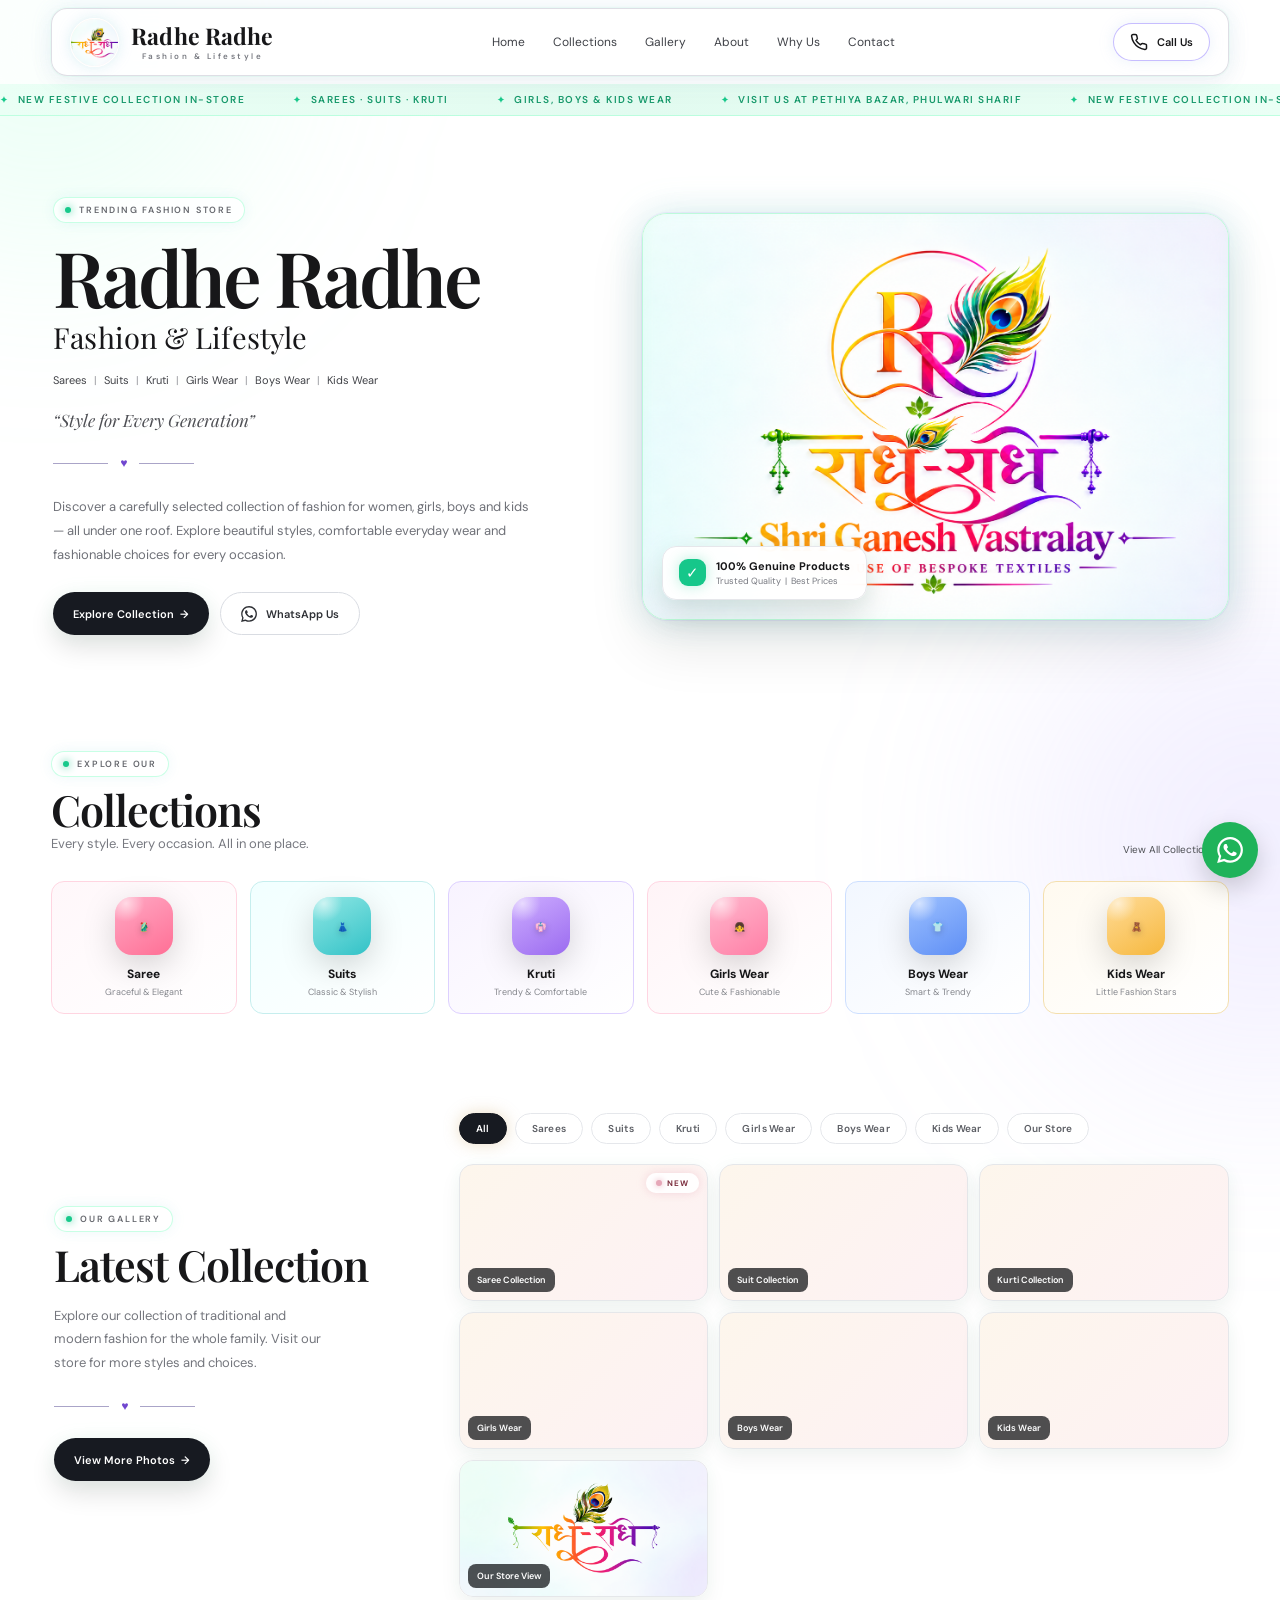
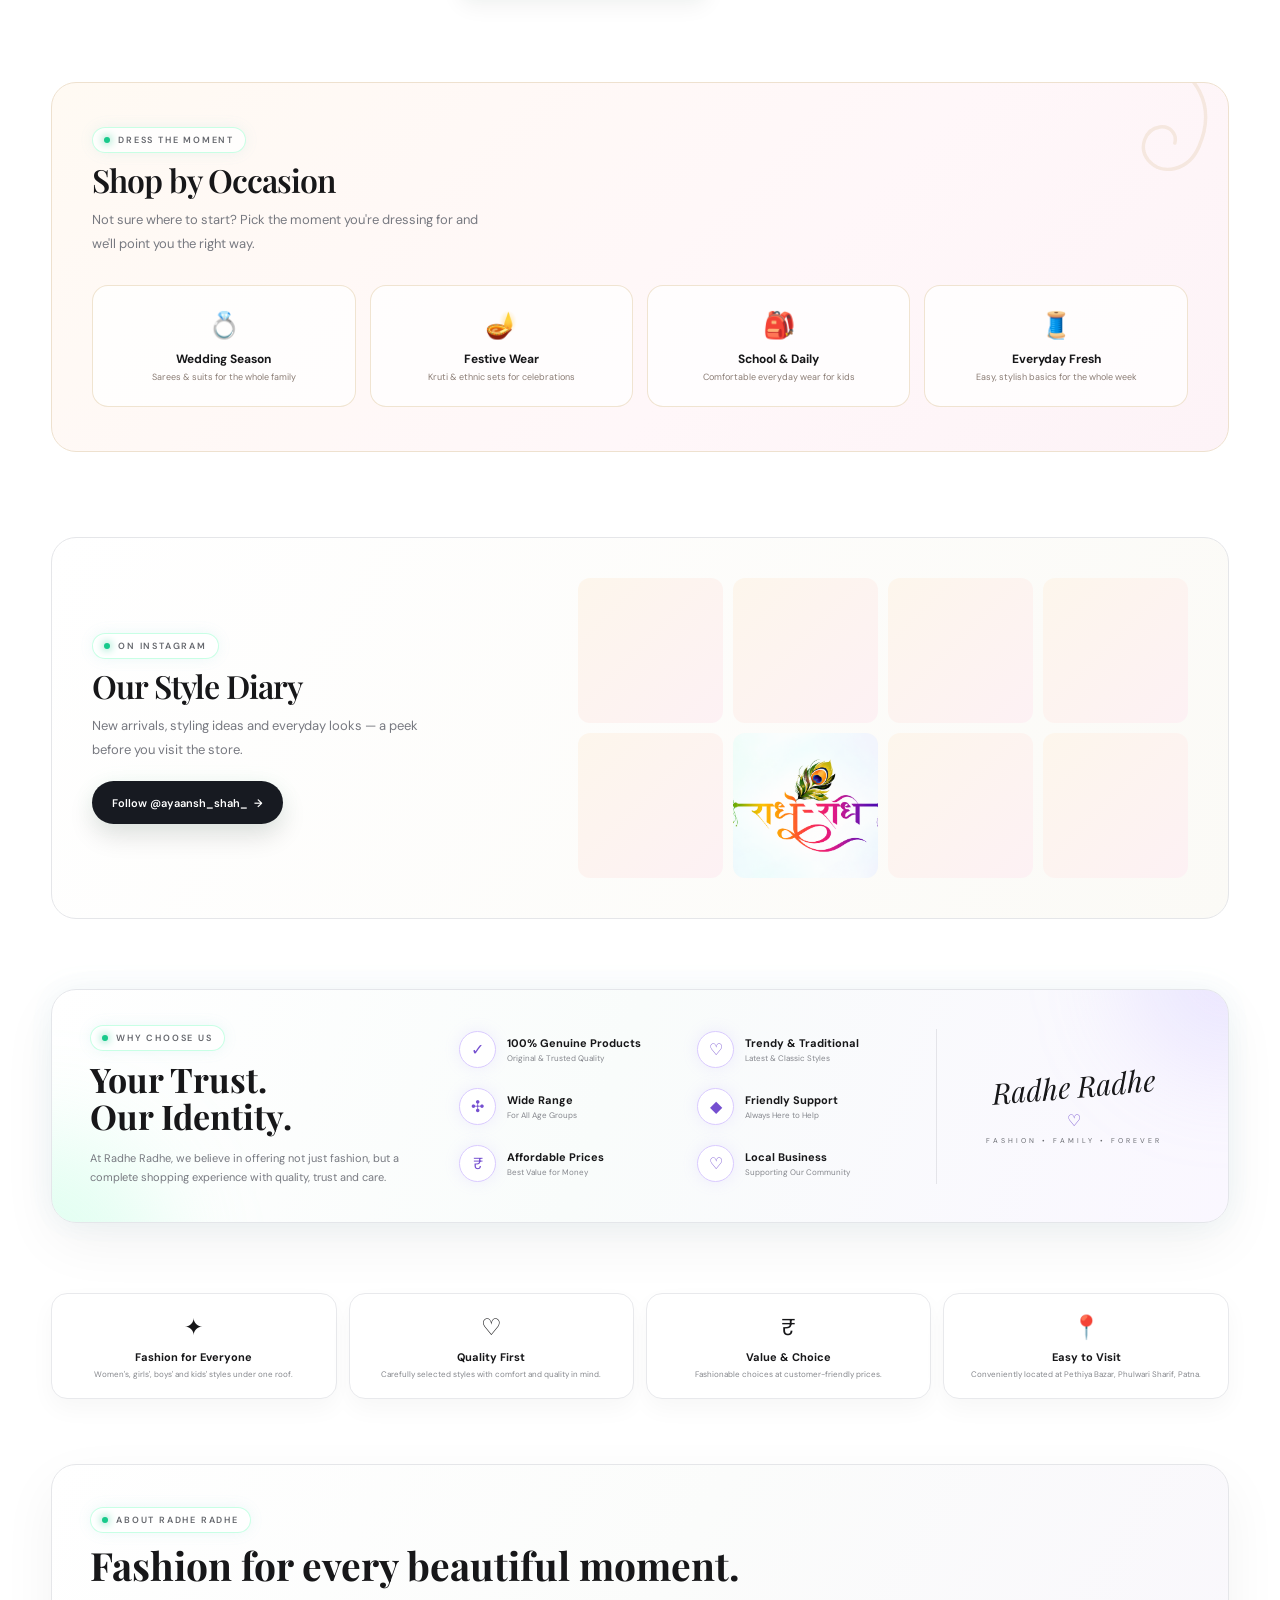
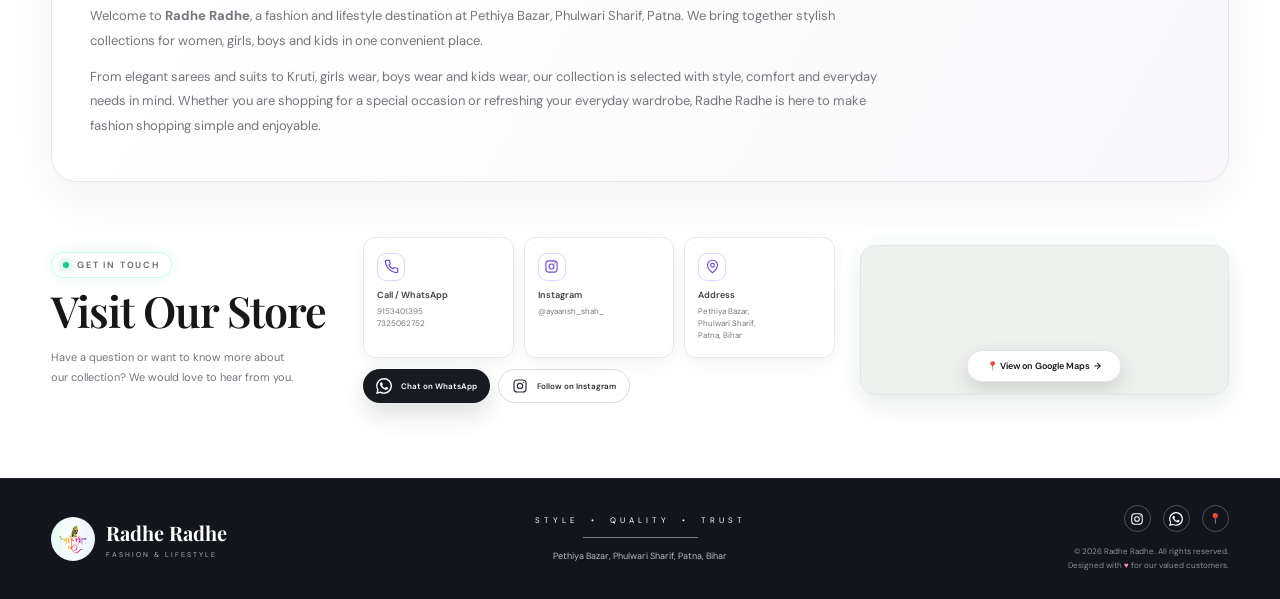
==== index.html @ 43562fee "Add files via upload" ====
<!DOCTYPE html>
<html lang="en">
<head>
<meta charset="UTF-8">
<meta name="viewport" content="width=device-width, initial-scale=1.0">
<meta name="theme-color" content="#ffffff">
<meta name="description" content="Radhe Radhe Fashion & Lifestyle - Sarees, Suits, Kruti, Girls Wear, Boys Wear and Kids Wear in Phulwari Sharif, Patna.">
<meta name="keywords" content="Radhe Radhe, Fashion, Saree, Suits, Kruti, Girls Wear, Boys Wear, Kids Wear, Phulwari Sharif, Patna">
<title>Radhe Radhe | Fashion & Lifestyle</title>

<style>
@import url('https://fonts.googleapis.com/css2?family=DM+Sans:wght@400;500;600;700&family=Playfair+Display:wght@500;600;700&display=swap');

:root{
    --white:#ffffff;
    --soft:#f8f9fb;
    --text:#171719;
    --muted:#74767b;
    --line:#e8e9ed;

    --mint:#9bffcf;
    --mint2:#18c98b;
    --purple:#b7a7ff;
    --purple2:#7d55e8;

    --pink:#ff9fc0;
    --blue:#9fc9ff;
    --yellow:#ffd98a;

    --dark:#11141b;
}

*{
    margin:0;
    padding:0;
    box-sizing:border-box;
}

html{
    scroll-behavior:smooth;
}

body{
    font-family:"DM Sans",sans-serif;
    background:#fff;
    color:var(--text);
    overflow-x:hidden;
}

body::before{
    content:"";
    position:fixed;
    width:430px;
    height:430px;
    top:-180px;
    left:-170px;
    border-radius:50%;
    background:rgba(155,255,207,.19);
    filter:blur(100px);
    pointer-events:none;
    z-index:-2;
}

body::after{
    content:"";
    position:fixed;
    width:470px;
    height:470px;
    right:-220px;
    bottom:-180px;
    border-radius:50%;
    background:rgba(183,167,255,.18);
    filter:blur(110px);
    pointer-events:none;
    z-index:-2;
}

a{
    text-decoration:none;
    color:inherit;
}

img{
    max-width:100%;
    display:block;
}

button{
    font-family:inherit;
}

/* ================================
   GLOBAL
================================ */

.container{
    width:min(1180px,92%);
    margin:auto;
}

section{
    width:min(1180px,92%);
    margin:0 auto;
}

.section-kicker{
    display:inline-flex;
    align-items:center;
    gap:8px;
    padding:6px 11px;
    border:1px solid rgba(155,255,207,.55);
    border-radius:50px;
    background:rgba(255,255,255,.82);
    color:#66686e;
    font-size:9px;
    font-weight:600;
    letter-spacing:1.8px;
    text-transform:uppercase;
    box-shadow:
        0 0 14px rgba(155,255,207,.12),
        0 0 15px rgba(183,167,255,.08);
}

.section-kicker::before{
    content:"";
    width:6px;
    height:6px;
    border-radius:50%;
    background:var(--mint2);
    box-shadow:0 0 9px var(--mint2);
}

.section-title{
    margin-top:10px;
    font-family:"Playfair Display",serif;
    font-size:43px;
    line-height:1.05;
    font-weight:600;
    letter-spacing:-1px;
}

.section-description{
    max-width:410px;
    color:#777980;
    font-size:13px;
    line-height:1.8;
}

/* ================================
   HEADER
================================ */

header{
    position:sticky;
    top:0;
    z-index:100;
    padding:8px 0;
    background:rgba(255,255,255,.78);
    backdrop-filter:blur(20px);
    -webkit-backdrop-filter:blur(20px);
}

.nav{
    width:min(1180px,92%);
    min-height:66px;
    margin:auto;

    display:flex;
    align-items:center;
    justify-content:space-between;
    gap:20px;

    padding:0 18px;

    border:1px solid rgba(211,211,220,.75);
    border-radius:16px;

    background:rgba(255,255,255,.72);

    box-shadow:
        0 0 0 1px rgba(155,255,207,.12),
        0 0 18px rgba(155,255,207,.13),
        0 0 22px rgba(183,167,255,.12),
        0 10px 30px rgba(0,0,0,.035);
}

.brand{
    display:flex;
    align-items:center;
    gap:12px;
    flex-shrink:0;
}

.brand-logo{
    width:49px;
    height:49px;
    object-fit:cover;
    border-radius:50%;
    border:1px solid rgba(255,255,255,.9);
    background:linear-gradient(135deg,#fdf6ec,#fdf1f4);
    box-shadow:
        0 0 12px rgba(155,255,207,.22),
        0 0 15px rgba(183,167,255,.18);
}

.brand-text{
    line-height:1;
}

.brand-text strong{
    display:block;
    font-family:"Playfair Display",serif;
    font-size:23px;
    letter-spacing:.1px;
}

.brand-text span{
    display:block;
    margin-top:5px;
    text-align:center;
    color:#777980;
    font-size:8px;
    font-weight:600;
    letter-spacing:2.5px;
}

.nav-links{
    display:flex;
    align-items:center;
    gap:28px;
    color:#3f4147;
    font-size:12px;
}

.nav-links a{
    position:relative;
    padding:25px 0;
    transition:.25s;
}

.nav-links a:hover{
    color:var(--purple2);
}

.nav-links a.active{
    color:#7046cf;
}

.nav-links a.active::after{
    content:"";
    position:absolute;
    left:0;
    right:0;
    bottom:15px;
    width:25px;
    height:1px;
    margin:auto;
    background:#8b5cf6;
    box-shadow:0 0 8px #b7a7ff;
}

.nav-contact{
    display:flex;
    align-items:center;
    justify-content:center;
    gap:9px;

    min-width:92px;
    height:38px;
    padding:0 16px;

    border:1px solid rgba(181,167,255,.75);
    border-radius:50px;
    background:#fff;

    font-size:11px;
    font-weight:600;

    box-shadow:
        0 0 16px rgba(183,167,255,.15),
        0 0 12px rgba(155,255,207,.10);
}

.nav-contact:hover{
    box-shadow:
        0 0 22px rgba(183,167,255,.28),
        0 0 18px rgba(155,255,207,.20);
}

/* ================================
   HERO
================================ */

.hero{
    min-height:590px;

    display:grid;
    grid-template-columns:1fr 1.08fr;
    align-items:center;

    gap:48px;
    padding:55px 0 45px;
}

.hero-left{
    padding-left:2px;
}

.hero h1{
    margin-top:16px;

    font-family:"Playfair Display",serif;
    font-size:clamp(54px,6vw,78px);
    line-height:.98;
    font-weight:600;
    letter-spacing:-3px;
}

.hero-subtitle{
    margin-top:4px;
    font-family:"Playfair Display",serif;
    font-size:29px;
    letter-spacing:.1px;
}

.hero-categories{
    margin-top:17px;
    display:flex;
    flex-wrap:wrap;
    gap:7px;
    color:#404247;
    font-size:11px;
}

.hero-cat-btn{
    white-space:nowrap;
    background:none;
    border:none;
    padding:0;
    font:inherit;
    color:#404247;
    cursor:pointer;
    position:relative;
    transition:color .25s ease;
}

.hero-cat-btn:hover,
.hero-cat-btn:focus-visible{
    color:#7d2f3f;
}

.hero-cat-btn:not(:last-child)::after{
    content:"|";
    margin-left:7px;
    color:#9b9ca2;
}

.hero-quote{
    margin-top:22px;
    font-family:"Playfair Display",serif;
    font-size:17px;
    font-style:italic;
    color:#4e4f54;
}

.hero-description{
    margin-top:22px;
    max-width:485px;
    color:#6f7178;
    font-size:13px;
    line-height:1.85;
}

.hero-buttons{
    display:flex;
    flex-wrap:wrap;
    gap:11px;
    margin-top:25px;
}

.btn{
    min-height:43px;
    display:inline-flex;
    align-items:center;
    justify-content:center;
    gap:9px;

    padding:0 20px;

    border-radius:50px;

    font-size:11px;
    font-weight:600;

    transition:.3s;
}

.btn-primary{
    color:#fff;
    background:#171a21;

    box-shadow:
        0 12px 26px rgba(0,0,0,.12),
        0 0 18px rgba(155,255,207,.10);
}

.btn-primary:hover{
    transform:translateY(-2px);
    box-shadow:
        0 15px 30px rgba(0,0,0,.16),
        0 0 25px rgba(155,255,207,.22);
}

.btn-light{
    color:#2e3035;
    border:1px solid #d9dce2;
    background:#fff;
}

.btn-light:hover{
    border-color:#9bffcf;
    box-shadow:0 0 18px rgba(155,255,207,.18);
}

/* ================================
   SVG SOCIAL ICONS
================================ */

.social-svg{
    width:18px;
    height:18px;
    display:block;
    flex-shrink:0;
}

.btn .social-svg{
    width:16px;
    height:16px;
}

.contact-icon .social-svg{
    width:15px;
    height:15px;
}

.social .social-svg{
    width:14px;
    height:14px;
}

.username-link,
.phone-link{
    color:inherit;
    transition:.2s;
}

.username-link:hover,
.phone-link:hover{
    color:#7046cf;
}

/* Hero Image */

.hero-visual{
    position:relative;
    perspective:1200px;
}

.hero-frame{
    position:relative;
    overflow:hidden;

    border-radius:25px;

    background:linear-gradient(135deg,#fdf6ec 0%, #fdf1f4 55%, #f7e9ee 100%);

    border:1px solid rgba(155,255,207,.65);

    box-shadow:
        0 25px 55px rgba(0,0,0,.10),
        0 0 0 1px rgba(183,167,255,.16),
        0 0 35px rgba(155,255,207,.27),
        0 0 32px rgba(183,167,255,.18);

    transform-style:preserve-3d;
    transition:transform .35s cubic-bezier(.2,.7,.3,1);
    will-change:transform;
}

.hero-frame::before{
    content:"";
    position:absolute;
    inset:-3px;

    border-radius:28px;

    border:1px solid rgba(183,167,255,.42);

    box-shadow:
        0 0 15px rgba(183,167,255,.24),
        inset 0 0 15px rgba(155,255,207,.12);

    pointer-events:none;
}

.hero-frame img{
    width:100%;
    height:405px;

    object-fit:cover;
}

.hero-badge{
    position:absolute;
    left:20px;
    bottom:20px;

    display:flex;
    align-items:center;
    gap:10px;

    padding:12px 16px;

    border-radius:14px;

    background:rgba(255,255,255,.93);
    border:1px solid #e6e7eb;

    backdrop-filter:blur(12px);

    box-shadow:
        0 14px 30px rgba(0,0,0,.12),
        0 0 20px rgba(155,255,207,.13);
}

.badge-check{
    width:27px;
    height:27px;

    display:flex;
    align-items:center;
    justify-content:center;

    border-radius:9px;

    background:#16c78a;
    color:white;

    font-size:15px;

    box-shadow:0 0 13px rgba(24,201,139,.30);
}

.hero-badge strong{
    display:block;
    font-size:11px;
}

.hero-badge small{
    display:block;
    margin-top:2px;
    color:#777980;
    font-size:9px;
}

/* ================================
   COLLECTIONS
================================ */

.collections{
    padding:45px 0 35px;
}

.section-head{
    display:flex;
    align-items:flex-end;
    justify-content:space-between;
    gap:30px;
    margin-bottom:25px;
}

.view-all{
    font-size:10px;
    color:#4d4f54;
}

.view-all:hover{
    color:#7046cf;
}

.category-grid{
    display:grid;
    grid-template-columns:repeat(6,1fr);
    gap:13px;
}

.category{
    min-height:130px;

    display:flex;
    flex-direction:column;
    align-items:center;
    justify-content:center;

    text-align:center;

    padding:15px 10px;

    border:1px solid #e5e7eb;
    border-radius:13px;

    background:#fff;

    transition:.3s;
}

.category:hover{
    transform:translateY(-5px);
    box-shadow:
        0 15px 30px rgba(0,0,0,.055),
        0 0 20px rgba(155,255,207,.14);
}

.category:nth-child(1){
    background:linear-gradient(145deg,#fff7fa,#fff);
    border-color:#ffd5e1;
}

.category:nth-child(2){
    background:linear-gradient(145deg,#f1ffff,#fff);
    border-color:#c6eeee;
}

.category:nth-child(3){
    background:linear-gradient(145deg,#f8f3ff,#fff);
    border-color:#ddd0ff;
}

.category:nth-child(4){
    background:linear-gradient(145deg,#fff4f7,#fff);
    border-color:#ffd5e2;
}

.category:nth-child(5){
    background:linear-gradient(145deg,#f2f7ff,#fff);
    border-color:#cddfff;
}

.category:nth-child(6){
    background:linear-gradient(145deg,#fffaf0,#fff);
    border-color:#f4dfae;
}

.category-icon{
    width:58px;
    height:58px;

    display:flex;
    align-items:center;
    justify-content:center;

    margin-bottom:11px;

    position:relative;
    overflow:hidden;
    border-radius:17px;

    filter:drop-shadow(0 10px 16px rgba(0,0,0,.16));
    transition:transform .3s ease;
}

.category:hover .category-icon{
    transform:translateY(-3px) scale(1.05);
}

.category-icon::after{
    content:"";
    position:absolute;
    top:-12px;
    left:-8px;
    width:65%;
    height:65%;
    border-radius:50%;
    background:radial-gradient(circle, rgba(255,255,255,.6), transparent 70%);
    pointer-events:none;
}

.icon-png{
    display:none;
    position:relative;
    z-index:1;
    width:46px;
    height:46px;
    object-fit:contain;
    filter:drop-shadow(0 2px 3px rgba(0,0,0,.22));
}

.icon-emoji{
    position:relative;
    z-index:1;
    font-size:46px;
    line-height:1;
    font-family:"Apple Color Emoji","Segoe UI Emoji","Noto Color Emoji",sans-serif;
    filter:drop-shadow(0 2px 3px rgba(0,0,0,.22));
}

.category:nth-child(1) .category-icon{ background:linear-gradient(150deg,#ffa9c4,#ff6f95); }
.category:nth-child(2) .category-icon{ background:linear-gradient(150deg,#8fe7e4,#33c2c7); }
.category:nth-child(3) .category-icon{ background:linear-gradient(150deg,#cdadff,#9b6bf0); }
.category:nth-child(4) .category-icon{ background:linear-gradient(150deg,#ffb7cd,#ff7fa6); }
.category:nth-child(5) .category-icon{ background:linear-gradient(150deg,#9cc0ff,#5f8ff5); }
.category:nth-child(6) .category-icon{ background:linear-gradient(150deg,#ffdb96,#f6b83f); }

.category strong{
    font-size:12px;
}

.category span{
    margin-top:4px;
    color:#85878d;
    font-size:9px;
}

/* ================================
   GALLERY
================================ */

.gallery-section{
    padding:42px 0 70px;
}

.gallery-layout{
    display:grid;
    grid-template-columns:.8fr 1.7fr;
    gap:45px;
    align-items:center;
}

.gallery-intro{
    padding-left:3px;
}

.gallery-intro p{
    max-width:270px;
    margin-top:17px;
    color:#74767d;
    font-size:13px;
    line-height:1.8;
}

.divider-heart{
    display:flex;
    align-items:center;
    gap:12px;
    margin:24px 0;
}

.divider-heart::before,
.divider-heart::after{
    content:"";
    width:55px;
    height:1px;
    background:#aaa4c8;
}

.divider-heart span{
    color:#7046cf;
    font-size:12px;
}

.gallery{
    display:grid;
    grid-template-columns:repeat(3,1fr);
    gap:11px;
}

.gallery-item{
    position:relative;
    overflow:hidden;

    min-height:135px;

    border:1px solid #e5e7ea;
    border-radius:14px;

    background:linear-gradient(135deg,#fdf6ec 0%, #fdf1f4 100%);

    box-shadow:
        0 9px 22px rgba(0,0,0,.055),
        0 0 15px rgba(155,255,207,.06);
}

.gallery-item img{
    width:100%;
    height:135px;
    object-fit:cover;

    transition:.55s ease;
}

.gallery-item:hover img{
    transform:scale(1.06);
}

.gallery-label{
    position:absolute;
    left:8px;
    bottom:8px;

    padding:6px 9px;

    color:#fff;

    border-radius:8px;

    background:rgba(12,14,17,.72);

    backdrop-filter:blur(9px);

    font-size:9px;
    font-weight:600;
}

.gallery-item:nth-child(1){
    grid-column:span 1;
}

/* ================================
   WHY CHOOSE US
================================ */

.why{
    padding:0 0 70px;
}

.why-box{
    position:relative;
    overflow:hidden;

    display:grid;
    grid-template-columns:.95fr 1.25fr .7fr;
    gap:25px;
    align-items:center;

    padding:35px 38px;

    border:1px solid #e4e6ea;
    border-radius:25px;

    background:
        linear-gradient(
            110deg,
            #ffffff 0%,
            #f9fcfb 47%,
            #faf7ff 100%
        );

    box-shadow:
        0 20px 55px rgba(0,0,0,.055),
        0 0 30px rgba(155,255,207,.08),
        0 0 30px rgba(183,167,255,.07);
}

.why-box::before{
    content:"";
    position:absolute;
    width:240px;
    height:240px;
    left:-130px;
    bottom:-150px;

    border-radius:50%;

    background:rgba(155,255,207,.28);
    filter:blur(50px);
}

.why-box::after{
    content:"";
    position:absolute;
    width:200px;
    height:200px;
    right:-100px;
    top:-120px;

    border-radius:50%;

    background:rgba(183,167,255,.22);
    filter:blur(50px);
}

.why-content{
    position:relative;
    z-index:2;
}

.why-content h2{
    margin-top:10px;
    font-family:"Playfair Display",serif;
    font-size:34px;
    line-height:1.08;
}

.why-content p{
    margin-top:14px;
    max-width:310px;
    color:#777980;
    font-size:11px;
    line-height:1.75;
}

.features{
    position:relative;
    z-index:2;

    display:grid;
    grid-template-columns:1fr 1fr;
    gap:20px 24px;
}

.feature{
    display:flex;
    align-items:center;
    gap:11px;
}

.feature-icon{
    width:37px;
    height:37px;

    flex-shrink:0;

    display:flex;
    align-items:center;
    justify-content:center;

    border:1px solid #dacbff;
    border-radius:50%;

    color:#754fd0;

    background:#fff;

    box-shadow:
        0 0 15px rgba(183,167,255,.18);
}

.feature strong{
    display:block;
    font-size:11px;
}

.feature span{
    display:block;
    margin-top:3px;
    color:#85878d;
    font-size:8px;
}

.signature{
    position:relative;
    z-index:2;

    min-height:155px;

    display:flex;
    flex-direction:column;
    align-items:center;
    justify-content:center;

    border-left:1px solid #e4e4e9;
    padding-left:20px;
}

.signature-name{
    font-family:"Playfair Display",serif;
    font-style:italic;
    font-size:29px;
    transform:rotate(-5deg);
}

.signature-heart{
    margin:5px 0;
    color:#754fd0;
}

.signature small{
    font-size:7px;
    letter-spacing:3px;
    color:#696b71;
}

/* ================================
   STORE / CONTACT
================================ */

.contact{
    padding:0 0 75px;
}

.contact-layout{
    display:grid;
    grid-template-columns:.7fr 1.15fr .9fr;
    gap:25px;
    align-items:center;
}

.contact-intro p{
    margin-top:15px;
    max-width:245px;
    color:#74767d;
    font-size:11px;
    line-height:1.8;
}

.contact-cards{
    display:grid;
    grid-template-columns:repeat(3,1fr);
    gap:10px;
}

.contact-card{
    min-height:95px;

    padding:15px 13px;

    border:1px solid #e7e8ec;
    border-radius:12px;

    background:#fff;

    box-shadow:
        0 10px 25px rgba(0,0,0,.035),
        0 0 15px rgba(183,167,255,.045);
}

.contact-icon{
    width:28px;
    height:28px;

    display:flex;
    align-items:center;
    justify-content:center;

    margin-bottom:8px;

    border:1px solid #dfd4ff;
    border-radius:9px;

    color:#6f4bca;

    background:#fff;

    font-size:12px;
}

.contact-card small{
    display:block;
    color:#3e4045;
    font-size:9px;
    font-weight:600;
}

.contact-card span{
    display:block;
    margin-top:4px;
    color:#777980;
    font-size:8px;
    line-height:1.55;
}

.contact-actions{
    display:flex;
    gap:8px;
    margin-top:11px;
}

.contact-actions .btn{
    min-height:34px;
    padding:0 13px;
    font-size:8px;
}

.map-card{
    position:relative;
    overflow:hidden;

    height:150px;

    border:1px solid #e3e5e8;
    border-radius:15px;

    background:#edf2ee;

    box-shadow:
        0 12px 28px rgba(0,0,0,.07),
        0 0 20px rgba(155,255,207,.13);
}

.map-card iframe{
    width:100%;
    height:100%;
    border:0;
    filter:saturate(.8);
}

.map-button{
    position:absolute;
    left:50%;
    bottom:12px;
    transform:translateX(-50%);

    width:155px;
    min-height:32px;

    display:flex;
    align-items:center;
    justify-content:center;

    border-radius:50px;

    background:rgba(255,255,255,.94);

    border:1px solid #e2e3e7;

    font-size:9px;
    font-weight:600;

    box-shadow:0 8px 20px rgba(0,0,0,.13);

    transition:.25s;
}

.map-button:hover{
    box-shadow:
        0 8px 20px rgba(0,0,0,.15),
        0 0 18px rgba(155,255,207,.25);
}

/* ================================
   EXTRA DETAILS
================================ */

.details-strip{
    padding:0 0 65px;
}

.details-grid{
    display:grid;
    grid-template-columns:repeat(4,1fr);
    gap:12px;
}

.detail-card{
    padding:18px;

    border:1px solid #e8e9ec;
    border-radius:16px;

    background:#fff;

    text-align:center;

    box-shadow:0 10px 25px rgba(0,0,0,.035);

    transition:.3s;
}

.detail-card:hover{
    transform:translateY(-3px);
    box-shadow:
        0 14px 28px rgba(0,0,0,.055),
        0 0 18px rgba(155,255,207,.10);
}

.detail-card .detail-icon{
    font-size:23px;
    margin-bottom:8px;
}

.detail-card strong{
    display:block;
    font-size:11px;
}

.detail-card span{
    display:block;
    margin-top:4px;
    color:#85878c;
    font-size:8px;
    line-height:1.5;
}

/* ================================
   FOOTER
================================ */

footer{
    background:#12151c;
    color:#fff;
    border-top:1px solid rgba(255,255,255,.07);
}

.footer-inner{
    width:min(1180px,92%);
    margin:auto;

    min-height:120px;

    display:grid;
    grid-template-columns:1fr 1fr 1fr;
    align-items:center;
    gap:30px;
}

.footer-brand{
    display:flex;
    align-items:center;
    gap:11px;
}

.footer-brand img{
    width:44px;
    height:44px;
    border-radius:50%;
}

.footer-brand strong{
    display:block;
    font-family:"Playfair Display",serif;
    font-size:20px;
}

.footer-brand small{
    display:block;
    margin-top:4px;
    color:#aeb1ba;
    font-size:7px;
    letter-spacing:2px;
}

.footer-center{
    text-align:center;
}

.footer-motto{
    color:#fff;
    font-size:8px;
    letter-spacing:4px;
}

.footer-line{
    width:115px;
    height:1px;
    margin:12px auto;

    background:rgba(255,255,255,.45);
}

.footer-address{
    color:#b9bbc2;
    font-size:9px;
}

.footer-right{
    text-align:right;
}

.socials{
    display:flex;
    justify-content:flex-end;
    gap:12px;
    margin-bottom:13px;
}

.social{
    width:27px;
    height:27px;

    display:flex;
    align-items:center;
    justify-content:center;

    border:1px solid rgba(255,255,255,.25);
    border-radius:50%;

    color:#fff;

    font-size:10px;

    transition:.25s;
}

.social:hover{
    border-color:#9bffcf;
    box-shadow:0 0 15px rgba(155,255,207,.28);
}

.footer-copy{
    color:#8d9099;
    font-size:8px;
    line-height:1.7;
}

.footer-love{
    color:#ff8fb8;
}

/* ================================
   MOBILE MENU
================================ */

.mobile-menu{
    display:none;
}

/* ================================
    RESPONSIVE
================================ */

@media(max-width:1000px){

    .nav-links{
        gap:18px;
    }

    .hero{
        grid-template-columns:1fr 1fr;
        gap:30px;
    }

    .category-grid{
        grid-template-columns:repeat(3,1fr);
    }

    .gallery-layout{
        grid-template-columns:1fr;
    }

    .gallery-intro p{
        max-width:500px;
    }

    .why-box{
        grid-template-columns:1fr;
    }

    .signature{
        border-left:0;
        border-top:1px solid #e4e4e9;
        padding:18px 0 0;
        min-height:auto;
    }

    .contact-layout{
        grid-template-columns:1fr 1.5fr;
    }

    .map-card{
        grid-column:span 2;
    }
}

@media(max-width:760px){

    header{
        padding:6px 0;
    }

    .nav{
        min-height:61px;
        padding:0 11px;
    }

    .brand-logo{
        width:42px;
        height:42px;
    }

    .brand-text strong{
        font-size:19px;
    }

    .brand-text span{
        font-size:7px;
        letter-spacing:2px;
    }

    .nav-links{
        display:none;
    }

    .nav-contact{
        min-width:78px;
        height:34px;
        padding:0 12px;
        font-size:9px;
    }

    .hero{
        grid-template-columns:1fr;
        padding:45px 0 50px;
        gap:40px;
    }

    .hero h1{
        font-size:58px;
    }

    .hero-subtitle{
        font-size:25px;
    }

    .hero-frame img{
        height:350px;
    }

    .section-head{
        display:block;
    }

    .section-description{
        margin-top:13px;
    }

    .category-grid{
        grid-template-columns:repeat(2,1fr);
    }

    .gallery{
        grid-template-columns:1fr 1fr;
    }

    .gallery-item{
        min-height:155px;
    }

    .gallery-item img{
        height:155px;
    }

    .gallery-item:nth-child(5){
        grid-column:span 2;
    }

    .features{
        grid-template-columns:1fr;
    }

    .why-box{
        padding:28px 22px;
    }

    .contact-layout{
        grid-template-columns:1fr;
    }

    .map-card{
        grid-column:auto;
    }

    .details-grid{
        grid-template-columns:1fr 1fr;
    }

    .footer-inner{
        grid-template-columns:1fr;
        text-align:center;
        padding:30px 0;
    }

    .footer-brand{
        justify-content:center;
    }

    .footer-right{
        text-align:center;
    }

    .socials{
        justify-content:center;
    }
}

@media(max-width:450px){

    .hero h1{
        font-size:51px;
    }

    .hero-subtitle{
        font-size:22px;
    }

    .hero-categories{
        font-size:9px;
    }

    .hero-description{
        font-size:12px;
    }

    .hero-frame img{
        height:320px;
    }

    .section-title{
        font-size:35px;
    }

    .gallery-layout{
        gap:30px;
    }

    .contact-cards{
        grid-template-columns:1fr;
    }

    .contact-card{
        min-height:auto;
    }
}

/* ================================
   ANNOUNCEMENT RIBBON
================================ */

.ribbon{
    overflow:hidden;
    background:linear-gradient(90deg,#eafff5,#e2fbf0,#eafff5);
    border-bottom:1px solid rgba(155,255,207,.55);
}

.ribbon-track{
    display:flex;
    width:max-content;
    gap:48px;
    padding:9px 0;
    animation:ribbon-scroll 26s linear infinite;
}

.ribbon-track span{
    display:flex;
    align-items:center;
    gap:8px;
    font-size:10px;
    font-weight:600;
    letter-spacing:1.5px;
    text-transform:uppercase;
    color:#189a6c;
    white-space:nowrap;
}

.ribbon-track span::before{
    content:"✦";
    color:#18c98b;
    font-size:9px;
}

@keyframes ribbon-scroll{
    from{ transform:translateX(0); }
    to{ transform:translateX(-50%); }
}

/* ================================
   SHOP THE OCCASION
================================ */

.occasion{
    padding:15px 0 70px;
    position:relative;
}

.occasion-box{
    position:relative;
    overflow:hidden;
    border-radius:25px;
    padding:44px 40px;
    border:1px solid #eee1cf;
    background:linear-gradient(135deg,#fffaf3 0%,#fff7f9 60%,#fdf3f7 100%);
}

.occasion-motif{
    position:absolute;
    right:-40px;
    top:-40px;
    width:230px;
    height:230px;
    opacity:.16;
    pointer-events:none;
}

.occasion-head{
    position:relative;
    z-index:2;
    max-width:520px;
}

.occasion-grid{
    position:relative;
    z-index:2;
    margin-top:30px;
    display:grid;
    grid-template-columns:repeat(4,1fr);
    gap:14px;
}

.occasion-card{
    padding:22px 16px;
    border-radius:16px;
    background:rgba(255,255,255,.75);
    border:1px solid rgba(201,161,94,.28);
    text-align:center;
    transition:.3s;
}

.occasion-card:hover{
    transform:translateY(-4px);
    border-color:transparent;
    box-shadow:0 16px 30px -14px rgba(201,161,94,.35),0 0 0 1px rgba(230,167,184,.35);
    background:#fff;
}

.occasion-card .oc-icon{
    font-size:26px;
    margin-bottom:9px;
}

.occasion-card strong{
    display:block;
    font-size:12px;
}

.occasion-card span{
    display:block;
    margin-top:4px;
    color:#8a7c74;
    font-size:9px;
    line-height:1.5;
}

@media(max-width:760px){
    .occasion-grid{ grid-template-columns:1fr 1fr; }
    .occasion-box{ padding:32px 22px; }
}

/* ================================
   WHATSAPP FLOATING BUTTON
================================ */

.wa-fab{
    position:fixed;
    right:22px;
    bottom:22px;
    z-index:200;
    width:56px;
    height:56px;
    border-radius:50%;
    display:flex;
    align-items:center;
    justify-content:center;
    background:#1fb35a;
    color:#fff;
    box-shadow:0 10px 26px rgba(0,0,0,.18), 0 0 0 rgba(31,179,90,.55);
    animation:wa-pulse 2.6s ease-out infinite;
}

.wa-fab svg{ width:26px; height:26px; }

@keyframes wa-pulse{
    0%{ box-shadow:0 10px 26px rgba(0,0,0,.18), 0 0 0 0 rgba(31,179,90,.45); }
    70%{ box-shadow:0 10px 26px rgba(0,0,0,.18), 0 0 0 14px rgba(31,179,90,0); }
    100%{ box-shadow:0 10px 26px rgba(0,0,0,.18), 0 0 0 0 rgba(31,179,90,0); }
}

/* ================================
   SCROLL REVEAL
================================ */

.reveal{
    opacity:0;
    transform:translateY(18px);
    transition:opacity .7s ease, transform .7s ease;
}

.reveal.in-view{
    opacity:1;
    transform:translateY(0);
}

@media (prefers-reduced-motion: reduce){
    .ribbon-track{ animation:none; }
    .wa-fab{ animation:none; }
    .reveal{ opacity:1; transform:none; transition:none; }
}

/* ================================
   GALLERY FILTER TABS
================================ */

.gallery-tabs{
    display:flex;
    flex-wrap:wrap;
    gap:8px;
    margin:22px 0 20px;
}

.gallery-tab{
    padding:8px 16px;
    border-radius:50px;
    border:1px solid #e5e7eb;
    background:#fff;
    color:#5b5d63;
    font-size:10px;
    font-weight:600;
    letter-spacing:.3px;
    cursor:pointer;
    transition:.25s;
}

.gallery-tab:hover{
    border-color:#c9a15e;
}

.gallery-tab.active{
    color:#fff;
    background:#171a21;
    border-color:#171a21;
    box-shadow:0 0 16px rgba(201,161,94,.35);
}

.gallery-item{
    transition:opacity .35s ease, transform .35s ease, box-shadow .3s ease;
}

.gallery-item.gi-hidden{
    display:none;
}

.gallery-item .gallery-new{
    position:absolute;
    top:8px;
    right:8px;
    display:flex;
    align-items:center;
    gap:5px;
    padding:5px 10px;
    border-radius:50px;
    background:rgba(255,255,255,.92);
    color:#7d2f3f;
    font-size:8px;
    font-weight:700;
    letter-spacing:1px;
    text-transform:uppercase;
    box-shadow:0 0 10px rgba(230,167,184,.4);
}

.gallery-item .gallery-new::before{
    content:"";
    width:6px;
    height:6px;
    border-radius:50%;
    background:#e6a7b8;
    box-shadow:0 0 6px #e6a7b8;
}

/* ================================
   STYLE DIARY / INSTAGRAM TEASER
================================ */

.diary{
    padding:15px 0 70px;
}

.diary-box{
    display:grid;
    grid-template-columns:.85fr 1.15fr;
    gap:35px;
    align-items:center;
    padding:40px;
    border-radius:25px;
    border:1px solid #e5e6e9;
    background:linear-gradient(120deg,#fff,#fbfaf6);
}

.diary-grid{
    display:grid;
    grid-template-columns:repeat(4,1fr);
    gap:10px;
}

.diary-tile{
    position:relative;
    aspect-ratio:1/1;
    border-radius:12px;
    overflow:hidden;
    background:linear-gradient(135deg,#fdf6ec 0%, #fdf1f4 100%);
}

.diary-tile img{
    width:100%;
    height:100%;
    object-fit:cover;
    transition:.5s;
}

.diary-tile:hover img{
    transform:scale(1.08);
}

.diary-tile::after{
    content:"";
    position:absolute;
    inset:0;
    background:linear-gradient(200deg, rgba(230,167,184,0) 55%, rgba(230,167,184,.28) 100%);
    opacity:0;
    transition:.3s;
}

.diary-tile:hover::after{ opacity:1; }

.diary-follow{
    margin-top:20px;
    display:inline-flex;
}

@media(max-width:900px){
    .diary-box{ grid-template-columns:1fr; }
}

@media(max-width:500px){
    .diary-grid{ grid-template-columns:repeat(3,1fr); }
}

/* ================================
   MOBILE QUICK-ACTION BAR
================================ */

.quick-bar{
    display:none;
}

@media(max-width:760px){

    .wa-fab{ display:none; }

    .quick-bar{
        display:grid;
        grid-template-columns:repeat(3,1fr);
        position:fixed;
        left:0; right:0; bottom:0;
        z-index:200;
        background:rgba(255,255,255,.94);
        backdrop-filter:blur(14px);
        border-top:1px solid #e6e2da;
        box-shadow:0 -8px 24px rgba(0,0,0,.08);
    }

    .quick-bar a{
        display:flex;
        flex-direction:column;
        align-items:center;
        justify-content:center;
        gap:3px;
        padding:10px 4px 12px;
        font-size:9px;
        font-weight:600;
        color:#3f4147;
    }

    .quick-bar a svg{ width:18px; height:18px; }

    .quick-bar a.qb-primary{ color:#7d2f3f; }

    body{ padding-bottom:64px; }
}

/* ================================
   CATEGORY LIGHTBOX
================================ */

.gallery-item{
    cursor:pointer;
    outline:none;
}

.gallery-item:focus-visible{
    box-shadow:0 0 0 3px rgba(201,161,94,.55);
}

.gallery-view{
    position:absolute;
    inset:0;
    display:flex;
    align-items:center;
    justify-content:center;
    gap:8px;
    color:#fff;
    font-size:10px;
    font-weight:700;
    letter-spacing:1.5px;
    text-transform:uppercase;
    background:rgba(23,17,13,0);
    opacity:0;
    transition:.3s;
}

.gallery-item:hover .gallery-view,
.gallery-item:focus-visible .gallery-view{
    opacity:1;
    background:rgba(23,17,13,.4);
}

.lightbox-overlay{
    position:fixed;
    inset:0;
    z-index:400;
    display:flex;
    align-items:center;
    justify-content:center;
    padding:22px;
    background:rgba(18,14,11,.6);
    backdrop-filter:blur(8px);
    opacity:0;
    pointer-events:none;
    transition:opacity .35s ease;
}

.lightbox-overlay.open{
    opacity:1;
    pointer-events:auto;
}

.lightbox-panel{
    width:min(960px,100%);
    max-height:86vh;
    overflow-y:auto;
    background:#fff;
    border-radius:24px;
    padding:30px 30px 34px;
    box-shadow:0 40px 90px rgba(0,0,0,.35);
    transform:translateY(16px) scale(.97);
    transition:transform .35s ease;
}

.lightbox-overlay.open .lightbox-panel{
    transform:translateY(0) scale(1);
}

.lightbox-head{
    display:flex;
    align-items:flex-start;
    justify-content:space-between;
    gap:20px;
    margin-bottom:20px;
}

.lightbox-head h3{
    font-family:"Playfair Display",serif;
    font-size:27px;
}

.lightbox-head span{
    display:block;
    margin-top:5px;
    color:#85878d;
    font-size:11px;
}

.lightbox-close{
    flex-shrink:0;
    width:36px;
    height:36px;
    border-radius:50%;
    border:1px solid #e5e6e9;
    background:#fff;
    color:#3f4147;
    font-size:16px;
    line-height:1;
    cursor:pointer;
    transition:.25s;
}

.lightbox-close:hover{
    border-color:#c9a15e;
    box-shadow:0 0 14px rgba(201,161,94,.32);
}

.lightbox-grid{
    display:grid;
    grid-template-columns:repeat(4,1fr);
    gap:11px;
}

.lb-tile{
    position:relative;
    border-radius:13px;
    overflow:hidden;
    aspect-ratio:3/4;
    background:linear-gradient(135deg,#fdf6ec 0%, #fdf1f4 100%);
    border:1px solid #eceef1;
    cursor:pointer;
    transition:transform .3s ease, box-shadow .3s ease;
    animation:lbFadeIn .5s ease both;
}

.lb-tile:hover{
    transform:translateY(-3px);
    box-shadow:0 14px 26px -12px rgba(201,161,94,.4);
}

.lb-tile:nth-child(1){ animation-delay:.03s; }
.lb-tile:nth-child(2){ animation-delay:.07s; }
.lb-tile:nth-child(3){ animation-delay:.11s; }
.lb-tile:nth-child(4){ animation-delay:.15s; }
.lb-tile:nth-child(5){ animation-delay:.19s; }
.lb-tile:nth-child(6){ animation-delay:.23s; }
.lb-tile:nth-child(7){ animation-delay:.27s; }
.lb-tile:nth-child(8){ animation-delay:.31s; }

@keyframes lbFadeIn{
    from{ opacity:0; transform:translateY(10px); }
    to{ opacity:1; transform:translateY(0); }
}

.lb-tile img{
    width:100%;
    height:100%;
    object-fit:cover;
    transition:opacity .3s ease;
}

img.img-empty{
    opacity:0;
}

.lightbox-back{
    display:none;
    align-items:center;
    gap:4px;
    border:none;
    background:none;
    color:#7d2f3f;
    font-size:11px;
    font-weight:600;
    letter-spacing:.4px;
    cursor:pointer;
    margin-bottom:8px;
    padding:0;
}

.lightbox-panel.single-mode .lightbox-back{
    display:inline-flex;
}

.lightbox-panel.single-mode .lightbox-grid{
    display:none;
}

.lightbox-single{
    display:none;
    flex-direction:column;
    align-items:center;
    gap:0;
    position:relative;
}

.lightbox-panel.single-mode .lightbox-single{
    display:flex;
}

.lb-single-row{
    display:flex;
    align-items:center;
    justify-content:center;
    gap:12px;
    width:100%;
}

.lb-single-frame{
    flex:1;
    min-width:0;
    max-height:58vh;
    aspect-ratio:3/4;
    border-radius:16px;
    overflow:hidden;
    background:linear-gradient(135deg,#fdf6ec 0%, #fdf1f4 100%);
    border:1px solid #eceef1;
}

.lb-single-frame img{
    width:100%;
    height:100%;
    object-fit:contain;
    background:transparent;
}

.lb-nav{
    flex-shrink:0;
    width:38px;
    height:38px;
    border-radius:50%;
    border:1px solid #e5e6e9;
    background:#fff;
    color:#3f4147;
    font-size:19px;
    line-height:1;
    cursor:pointer;
    transition:.25s;
}

.lb-nav:hover{
    border-color:#c9a15e;
    box-shadow:0 0 14px rgba(201,161,94,.32);
}

.lb-counter{
    margin-top:12px;
    text-align:center;
    font-size:11px;
    color:#85878d;
    letter-spacing:.4px;
}

@media(max-width:640px){
    .lightbox-grid{ grid-template-columns:repeat(2,1fr); }
    .lightbox-panel{ padding:24px 18px 26px; }
    .lb-single-frame{ max-height:46vh; }
    .lb-nav{ width:32px; height:32px; font-size:16px; }
}
</style>
</head>

<body>

<!-- =====================================================
     HEADER
===================================================== -->

<header>

<nav class="nav">

    <a href="#home" class="brand">

        <img
            class="brand-logo"
            src="sh.jpg"
            alt="Radhe Radhe Fashion & Lifestyle Logo"
        >

        <div class="brand-text">
            <strong>Radhe Radhe</strong>
            <span>Fashion & Lifestyle</span>
        </div>

    </a>

    <div class="nav-links">

        <a href="#home" class="active">Home</a>

        <a href="#collections">
            Collections
        </a>

        <a href="#gallery">
            Gallery
        </a>

        <a href="#about">
            About
        </a>

        <a href="#why">
            Why Us
        </a>

        <a href="#contact">
            Contact
        </a>

    </div>

    <a
        href="tel:9153401395"
        class="nav-contact"
    >

        <svg
            class="social-svg"
            viewBox="0 0 24 24"
            fill="none"
            stroke="currentColor"
            stroke-width="2"
            stroke-linecap="round"
            stroke-linejoin="round"
            aria-hidden="true"
        >
            <path d="M22 16.92v3a2 2 0 0 1-2.18 2
            19.79 19.79 0 0 1-8.63-3.07
            19.5 19.5 0 0 1-6-6
            19.79 19.79 0 0 1-3.07-8.67
            A2 2 0 0 1 4.11 2h3
            a2 2 0 0 1 2 1.72
            c.12.9.33 1.78.62 2.63
            a2 2 0 0 1-.45 2.11L8 9.73
            a16 16 0 0 0 6 6l1.27-1.27
            a2 2 0 0 1 2.11-.45
            c.85.29 1.73.5 2.63.62
            A2 2 0 0 1 22 16.92z"/>
        </svg>

        Call Us

    </a>

</nav>

</header>

<div class="ribbon" aria-hidden="true">
    <div class="ribbon-track">
        <span>New Festive Collection In-Store</span>
        <span>Sarees · Suits · Kruti</span>
        <span>Girls, Boys &amp; Kids Wear</span>
        <span>Visit Us at Pethiya Bazar, Phulwari Sharif</span>
        <span>New Festive Collection In-Store</span>
        <span>Sarees · Suits · Kruti</span>
        <span>Girls, Boys &amp; Kids Wear</span>
        <span>Visit Us at Pethiya Bazar, Phulwari Sharif</span>
    </div>
</div>


<!-- =====================================================
     HERO
===================================================== -->

<main id="home">

<section class="hero">

    <div class="hero-left">

        <div class="section-kicker">
            Trending Fashion Store
        </div>

        <h1>
            Radhe Radhe
        </h1>

        <div class="hero-subtitle">
            Fashion & Lifestyle
        </div>

        <div class="hero-categories">

            <button class="hero-cat-btn" data-filter="saree">Sarees</button>
            <button class="hero-cat-btn" data-filter="suit">Suits</button>
            <button class="hero-cat-btn" data-filter="kurti">Kruti</button>
            <button class="hero-cat-btn" data-filter="girls">Girls Wear</button>
            <button class="hero-cat-btn" data-filter="boys">Boys Wear</button>
            <button class="hero-cat-btn" data-filter="kids">Kids Wear</button>

        </div>

        <div class="hero-quote">
            “Style for Every Generation”
        </div>

        <div class="divider-heart">
            <span>♥</span>
        </div>

        <p class="hero-description">

            Discover a carefully selected collection
            of fashion for women, girls, boys and kids —
            all under one roof. Explore beautiful styles,
            comfortable everyday wear and fashionable
            choices for every occasion.

        </p>

        <div class="hero-buttons">

            <a
                href="#collections"
                class="btn btn-primary"
            >
                Explore Collection&nbsp; →
            </a>

            <a
                href="https://wa.me/919153401395"
                target="_blank"
                rel="noopener"
                class="btn btn-light"
            >

                <svg
                    class="social-svg"
                    viewBox="0 0 24 24"
                    fill="currentColor"
                    aria-hidden="true"
                >
                    <path d="M20.52 3.48A11.78 11.78 0 0 0 12.08 0
                    C5.55 0 .24 5.31.24 11.84c0 2.09.55 4.13
                    1.59 5.92L.13 24l6.38-1.67a11.8 11.8 0 0 0
                    5.57 1.41h.01c6.53 0 11.84-5.31 11.84-11.84
                    0-3.17-1.24-6.15-3.41-8.42zM12.09 21.75h-.01
                    a9.82 9.82 0 0 1-5.01-1.37l-.36-.21-3.79.99
                    1.01-3.69-.23-.38a9.81 9.81 0 1 1 8.39 4.66z"/>
                    <path d="M17.56 14.42c-.3-.15-1.77-.87-2.04-.97
                    -.27-.1-.47-.15-.67.15-.2.3-.77.97-.94 1.17
                    -.17.2-.35.22-.65.07-.3-.15-1.27-.47-2.42-1.5
                    -.9-.8-1.5-1.79-1.68-2.09-.17-.3-.02-.46.13-.61
                    .13-.13.3-.35.45-.52.15-.17.2-.3.3-.5.1-.2.05-.37
                    -.02-.52-.07-.15-.67-1.62-.92-2.22-.24-.58-.49-.5
                    -.67-.51h-.57c-.2 0-.52.07-.8.37-.27.3-1.04 1.02
                    -1.04 2.49s1.07 2.89 1.22 3.09c.15.2 2.1 3.21
                    5.09 4.5.71.31 1.26.49 1.69.63.71.23 1.36.2 1.87.12
                    .57-.08 1.77-.72 2.02-1.42.25-.7.25-1.3.17-1.42
                    -.07-.12-.27-.2-.57-.35z"/>
                </svg>

                WhatsApp Us

            </a>

        </div>

    </div>


    <div class="hero-visual">

        <div class="hero-frame">

            <img
                src="shh.jpg"
                alt="Radhe Radhe Fashion Store"
            >

        </div>

        <div class="hero-badge">

            <div class="badge-check">
                ✓
            </div>

            <div>

                <strong>
                    100% Genuine Products
                </strong>

                <small>
                    Trusted Quality&nbsp; | &nbsp;Best Prices
                </small>

            </div>

        </div>

    </div>

</section>


<!-- =====================================================
     COLLECTIONS
===================================================== -->

<section
    class="collections"
    id="collections"
>

    <div class="section-head">

        <div>

            <div class="section-kicker">
                Explore Our
            </div>

            <h2 class="section-title">
                Collections
            </h2>

            <p class="section-description">
                Every style. Every occasion.
                All in one place.
            </p>

        </div>

        <a
            href="#gallery"
            class="view-all"
        >
            View All Collections&nbsp; →
        </a>

    </div>


    <div class="category-grid">

        <a href="#gallery" class="category">

            <div class="category-icon">
                <img src="a.png" alt="" class="icon-png">
                <span class="icon-emoji">🥻</span>
            </div>

            <strong>
                Saree
            </strong>

            <span>
                Graceful & Elegant
            </span>

        </a>


        <a href="#gallery" class="category">

            <div class="category-icon">
                <img src="b.png" alt="" class="icon-png">
                <span class="icon-emoji">👗</span>
            </div>

            <strong>
                Suits
            </strong>

            <span>
                Classic & Stylish
            </span>

        </a>


        <a href="#gallery" class="category">

            <div class="category-icon">
                <img src="c.png" alt="" class="icon-png">
                <span class="icon-emoji">👘</span>
            </div>

            <strong>
                Kruti
            </strong>

            <span>
                Trendy & Comfortable
            </span>

        </a>


        <a href="#gallery" class="category">

            <div class="category-icon">
                <img src="d.png" alt="" class="icon-png">
                <span class="icon-emoji">👧</span>
            </div>

            <strong>
                Girls Wear
            </strong>

            <span>
                Cute & Fashionable
            </span>

        </a>


        <a href="#gallery" class="category">

            <div class="category-icon">
                <img src="e.png" alt="" class="icon-png">
                <span class="icon-emoji">👕</span>
            </div>

            <strong>
                Boys Wear
            </strong>

            <span>
                Smart & Trendy
            </span>

        </a>


        <a href="#gallery" class="category">

            <div class="category-icon">
                <img src="f.png" alt="" class="icon-png">
                <span class="icon-emoji">🧸</span>
            </div>

            <strong>
                Kids Wear
            </strong>

            <span>
                Little Fashion Stars
            </span>

        </a>

    </div>

</section>


<!-- =====================================================
     GALLERY
===================================================== -->

<section
    class="gallery-section"
    id="gallery"
>

    <div class="gallery-layout">

        <div class="gallery-intro">

            <div class="section-kicker">
                Our Gallery
            </div>

            <h2 class="section-title">
                Latest Collection
            </h2>

            <p>
                Explore our collection of traditional
                and modern fashion for the whole family.
                Visit our store for more styles and choices.
            </p>

            <div class="divider-heart">
                <span>♥</span>
            </div>

            <a
                href="#contact"
                class="btn btn-primary"
            >
                View More Photos&nbsp; →
            </a>

        </div>


        <div>

            <div class="gallery-tabs" role="tablist" aria-label="Filter gallery by category">
                <button class="gallery-tab active" data-filter="all">All</button>
                <button class="gallery-tab" data-filter="saree">Sarees</button>
                <button class="gallery-tab" data-filter="suit">Suits</button>
                <button class="gallery-tab" data-filter="kurti">Kruti</button>
                <button class="gallery-tab" data-filter="girls">Girls Wear</button>
                <button class="gallery-tab" data-filter="boys">Boys Wear</button>
                <button class="gallery-tab" data-filter="kids">Kids Wear</button>
                <button class="gallery-tab" data-filter="store">Our Store</button>
            </div>

            <div class="gallery">

            <div class="gallery-item" data-category="saree" tabindex="0" role="button" aria-label="View full Saree collection">

                <img
                    src="2.jpg"
                    alt="Radhe Radhe Saree Collection"
                    loading="lazy"
                >

                <div class="gallery-new">New</div>

                <div class="gallery-view">View Collection</div>

                <div class="gallery-label">
                    Saree Collection
                </div>

            </div>


            <div class="gallery-item" data-category="suit" tabindex="0" role="button" aria-label="View full Suit collection">

                <img
                    src="3.jpg"
                    alt="Radhe Radhe Suit Collection"
                    loading="lazy"
                >

                <div class="gallery-view">View Collection</div>

                <div class="gallery-label">
                    Suit Collection
                </div>

            </div>


            <div class="gallery-item" data-category="kurti" tabindex="0" role="button" aria-label="View full Kurti collection">

                <img
                    src="7.jpg"
                    alt="Radhe Radhe Kurti Collection"
                    loading="lazy"
                >

                <div class="gallery-view">View Collection</div>

                <div class="gallery-label">
                    Kurti Collection
                </div>

            </div>


            <div class="gallery-item" data-category="girls" tabindex="0" role="button" aria-label="View full Girls Wear collection">

                <img
                    src="4.jpg"
                    alt="Radhe Radhe Girls Wear"
                    loading="lazy"
                >

                <div class="gallery-view">View Collection</div>

                <div class="gallery-label">
                    Girls Wear
                </div>

            </div>


            <div class="gallery-item" data-category="boys" tabindex="0" role="button" aria-label="View full Boys Wear collection">

                <img
                    src="5.jpg"
                    alt="Radhe Radhe Boys Wear"
                    loading="lazy"
                >

                <div class="gallery-view">View Collection</div>

                <div class="gallery-label">
                    Boys Wear
                </div>

            </div>


            <div class="gallery-item" data-category="kids" tabindex="0" role="button" aria-label="View full Kids Wear collection">

                <img
                    src="6.jpg"
                    alt="Radhe Radhe Kids Wear"
                    loading="lazy"
                >

                <div class="gallery-view">View Collection</div>

                <div class="gallery-label">
                    Kids Wear
                </div>

            </div>


            <div class="gallery-item" data-category="store" tabindex="0" role="button" aria-label="View full Store Photos collection">

                <img
                    src="sh.jpg"
                    alt="Radhe Radhe Store"
                    loading="lazy"
                >

                <div class="gallery-view">View Collection</div>

                <div class="gallery-label">
                    Our Store View
                </div>

            </div>

            </div>

        </div>

    </div>

</section>


<!-- =====================================================
     SHOP THE OCCASION
===================================================== -->

<section class="occasion reveal">

    <div class="occasion-box">

        <svg class="occasion-motif" viewBox="0 0 200 200" xmlns="http://www.w3.org/2000/svg">
            <path d="M100 10c40 15 55 45 40 80-9 21-32 26-44 12-9-11-3-27 10-29 9-1 15 6 13 14"
                  fill="none" stroke="#c9a15e" stroke-width="3" stroke-linecap="round"/>
            <circle cx="100" cy="10" r="4" fill="#c9a15e"/>
        </svg>

        <div class="occasion-head">
            <div class="section-kicker">Dress The Moment</div>
            <h2 class="section-title" style="font-size:32px;">Shop by Occasion</h2>
            <p class="section-description" style="margin-top:12px;">
                Not sure where to start? Pick the moment you're
                dressing for and we'll point you the right way.
            </p>
        </div>

        <div class="occasion-grid">

            <a href="#contact" class="occasion-card">
                <div class="oc-icon">💍</div>
                <strong>Wedding Season</strong>
                <span>Sarees &amp; suits for the whole family</span>
            </a>

            <a href="#contact" class="occasion-card">
                <div class="oc-icon">🪔</div>
                <strong>Festive Wear</strong>
                <span>Kruti &amp; ethnic sets for celebrations</span>
            </a>

            <a href="#contact" class="occasion-card">
                <div class="oc-icon">🎒</div>
                <strong>School &amp; Daily</strong>
                <span>Comfortable everyday wear for kids</span>
            </a>

            <a href="#contact" class="occasion-card">
                <div class="oc-icon">🧵</div>
                <strong>Everyday Fresh</strong>
                <span>Easy, stylish basics for the whole week</span>
            </a>

        </div>

    </div>

</section>


<!-- =====================================================
     STYLE DIARY / INSTAGRAM
===================================================== -->

<section class="diary reveal">

    <div class="diary-box">

        <div>
            <div class="section-kicker">On Instagram</div>
            <h2 class="section-title" style="font-size:32px;">Our Style Diary</h2>
            <p class="section-description" style="margin-top:12px; max-width:340px;">
                New arrivals, styling ideas and everyday looks —
                a peek before you visit the store.
            </p>
            <a
                href="https://instagram.com/ayaansh_shah_"
                target="_blank"
                rel="noopener"
                class="btn btn-primary diary-follow"
            >
                Follow @ayaansh_shah_&nbsp; →
            </a>
        </div>

        <div class="diary-grid">
            <div class="diary-tile"><img src="2.jpg" alt="Radhe Radhe style" loading="lazy"></div>
            <div class="diary-tile"><img src="3.jpg" alt="Radhe Radhe style" loading="lazy"></div>
            <div class="diary-tile"><img src="4.jpg" alt="Radhe Radhe style" loading="lazy"></div>
            <div class="diary-tile"><img src="5.jpg" alt="Radhe Radhe style" loading="lazy"></div>
            <div class="diary-tile"><img src="6.jpg" alt="Radhe Radhe style" loading="lazy"></div>
            <div class="diary-tile"><img src="sh.jpg" alt="Radhe Radhe store" loading="lazy"></div>
            <div class="diary-tile"><img src="2.jpg" alt="Radhe Radhe style" loading="lazy"></div>
            <div class="diary-tile"><img src="3.jpg" alt="Radhe Radhe style" loading="lazy"></div>
        </div>

    </div>

</section>


<!-- =====================================================
     TRUST / WHY US
===================================================== -->

<section
    class="why"
    id="why"
>

    <div class="why-box">

        <div class="why-content">

            <div class="section-kicker">
                Why Choose Us
            </div>

            <h2>
                Your Trust.<br>
                Our Identity.
            </h2>

            <p>
                At Radhe Radhe, we believe in offering
                not just fashion, but a complete shopping
                experience with quality, trust and care.
            </p>

        </div>


        <div class="features">

            <div class="feature">

                <div class="feature-icon">
                    ✓
                </div>

                <div>
                    <strong>
                        100% Genuine Products
                    </strong>

                    <span>
                        Original & Trusted Quality
                    </span>
                </div>

            </div>


            <div class="feature">

                <div class="feature-icon">
                    ♡
                </div>

                <div>
                    <strong>
                        Trendy & Traditional
                    </strong>

                    <span>
                        Latest & Classic Styles
                    </span>
                </div>

            </div>


            <div class="feature">

                <div class="feature-icon">
                    ✣
                </div>

                <div>
                    <strong>
                        Wide Range
                    </strong>

                    <span>
                        For All Age Groups
                    </span>
                </div>

            </div>


            <div class="feature">

                <div class="feature-icon">
                    ◆
                </div>

                <div>
                    <strong>
                        Friendly Support
                    </strong>

                    <span>
                        Always Here to Help
                    </span>
                </div>

            </div>


            <div class="feature">

                <div class="feature-icon">
                    ₹
                </div>

                <div>
                    <strong>
                        Affordable Prices
                    </strong>

                    <span>
                        Best Value for Money
                    </span>
                </div>

            </div>


            <div class="feature">

                <div class="feature-icon">
                    ♡
                </div>

                <div>
                    <strong>
                        Local Business
                    </strong>

                    <span>
                        Supporting Our Community
                    </span>
                </div>

            </div>

        </div>


        <div class="signature">

            <div class="signature-name">
                Radhe Radhe
            </div>

            <div class="signature-heart">
                ♡
            </div>

            <small>
                FASHION • FAMILY • FOREVER
            </small>

        </div>

    </div>

</section>


<!-- =====================================================
     EXTRA STORE DETAILS
===================================================== -->

<section class="details-strip">

    <div class="details-grid">

        <div class="detail-card">

            <div class="detail-icon">
                ✦
            </div>

            <strong>
                Fashion for Everyone
            </strong>

            <span>
                Women's, girls', boys' and kids' styles
                under one roof.
            </span>

        </div>


        <div class="detail-card">

            <div class="detail-icon">
                ♡
            </div>

            <strong>
                Quality First
            </strong>

            <span>
                Carefully selected styles with
                comfort and quality in mind.
            </span>

        </div>


        <div class="detail-card">

            <div class="detail-icon">
                ₹
            </div>

            <strong>
                Value & Choice
            </strong>

            <span>
                Fashionable choices at
                customer-friendly prices.
            </span>

        </div>


        <div class="detail-card">

            <div class="detail-icon">
                📍
            </div>

            <strong>
                Easy to Visit
            </strong>

            <span>
                Conveniently located at Pethiya Bazar,
                Phulwari Sharif, Patna.
            </span>

        </div>

    </div>

</section>


<!-- =====================================================
     ABOUT
===================================================== -->

<section
    class="contact"
    id="about"
>

    <div class="about-box"
         style="
         position:relative;
         overflow:hidden;
         padding:42px 38px;
         border:1px solid #e5e6e9;
         border-radius:25px;
         background:linear-gradient(120deg,#fff,#fbfcfb,#f9f7fc);
         box-shadow:0 20px 55px rgba(0,0,0,.05);
         margin-bottom:55px;
         ">

        <div
            class="section-kicker"
        >
            About Radhe Radhe
        </div>

        <h2
            style="
            margin-top:11px;
            font-family:'Playfair Display',serif;
            font-size:39px;
            line-height:1.1;
            "
        >
            Fashion for every
            beautiful moment.
        </h2>

        <p
            style="
            max-width:790px;
            margin-top:17px;
            color:#74767d;
            font-size:13px;
            line-height:1.9;
            "
        >
            Welcome to <strong>Radhe Radhe</strong>,
            a fashion and lifestyle destination at
            Pethiya Bazar, Phulwari Sharif, Patna.
            We bring together stylish collections for
            women, girls, boys and kids in one convenient
            place.
        </p>

        <p
            style="
            max-width:790px;
            margin-top:11px;
            color:#74767d;
            font-size:13px;
            line-height:1.9;
            "
        >
            From elegant sarees and suits to Kruti,
            girls wear, boys wear and kids wear,
            our collection is selected with style,
            comfort and everyday needs in mind.
            Whether you are shopping for a special
            occasion or refreshing your everyday wardrobe,
            Radhe Radhe is here to make fashion shopping
            simple and enjoyable.
        </p>

    </div>


<!-- =====================================================
     CONTACT
===================================================== -->

    <div
        class="contact-layout"
        id="contact"
    >

        <div class="contact-intro">

            <div class="section-kicker">
                Get In Touch
            </div>

            <h2 class="section-title">
                Visit Our Store
            </h2>

            <p>
                Have a question or want to know more
                about our collection? We would love
                to hear from you.
            </p>

        </div>


        <div>

            <div class="contact-cards">

                <div class="contact-card">

                    <div class="contact-icon">

                        <svg
                            class="social-svg"
                            viewBox="0 0 24 24"
                            fill="none"
                            stroke="currentColor"
                            stroke-width="2"
                            stroke-linecap="round"
                            stroke-linejoin="round"
                            aria-hidden="true"
                        >
                            <path d="M22 16.92v3a2 2 0 0 1-2.18 2
                            19.79 19.79 0 0 1-8.63-3.07
                            19.5 19.5 0 0 1-6-6
                            19.79 19.79 0 0 1-3.07-8.67
                            A2 2 0 0 1 4.11 2h3
                            a2 2 0 0 1 2 1.72
                            c.12.9.33 1.78.62 2.63
                            a2 2 0 0 1-.45 2.11L8 9.73
                            a16 16 0 0 0 6 6l1.27-1.27
                            a2 2 0 0 1 2.11-.45
                            c.85.29 1.73.5 2.63.62
                            A2 2 0 0 1 22 16.92z"/>
                        </svg>

                    </div>

                    <small>
                        Call / WhatsApp
                    </small>

                    <span>

                        <a
                            href="tel:9153401395"
                            class="phone-link"
                        >
                            9153401395
                        </a>

                        <br>

                        <a
                            href="tel:7325062752"
                            class="phone-link"
                        >
                            7325062752
                        </a>

                    </span>

                </div>


                <div class="contact-card">

                    <div class="contact-icon">

                        <svg
                            class="social-svg"
                            viewBox="0 0 24 24"
                            fill="none"
                            stroke="currentColor"
                            stroke-width="1.8"
                            aria-hidden="true"
                        >
                            <rect
                                x="3"
                                y="3"
                                width="18"
                                height="18"
                                rx="5"
                            />

                            <circle
                                cx="12"
                                cy="12"
                                r="4"
                            />

                            <circle
                                cx="17.5"
                                cy="6.5"
                                r="1"
                                fill="currentColor"
                                stroke="none"
                            />
                        </svg>

                    </div>

                    <small>
                        Instagram
                    </small>

                    <span>

                        <a
                            href="https://instagram.com/ayaansh_shah_"
                            target="_blank"
                            rel="noopener"
                            class="username-link"
                        >
                            @ayaansh_shah_
                        </a>

                    </span>

                </div>


                <div class="contact-card">

                    <div class="contact-icon">
                        <svg
                            class="social-svg"
                            viewBox="0 0 24 24"
                            fill="none"
                            stroke="currentColor"
                            stroke-width="1.8"
                            stroke-linecap="round"
                            stroke-linejoin="round"
                            aria-hidden="true"
                        >
                            <path d="M20 10c0 6-8 12-8 12s-8-6-8-12a8 8 0 0 1 16 0z"/>
                            <circle cx="12" cy="10" r="3"/>
                        </svg>
                    </div>

                    <small>
                        Address
                    </small>

                    <span>
                        Pethiya Bazar,<br>
                        Phulwari Sharif,<br>
                        Patna, Bihar
                    </span>

                </div>

            </div>


            <div class="contact-actions">

                <a
                    href="https://wa.me/919153401395"
                    target="_blank"
                    rel="noopener"
                    class="btn btn-primary"
                >

                    <svg
                        class="social-svg"
                        viewBox="0 0 24 24"
                        fill="currentColor"
                        aria-hidden="true"
                    >
                        <path d="M20.52 3.48A11.78 11.78 0 0 0 12.08 0
                        C5.55 0 .24 5.31.24 11.84c0 2.09.55 4.13
                        1.59 5.92L.13 24l6.38-1.67a11.8 11.8 0 0 0
                        5.57 1.41h.01c6.53 0 11.84-5.31 11.84-11.84
                        0-3.17-1.24-6.15-3.41-8.42zM12.09 21.75h-.01
                        a9.82 9.82 0 0 1-5.01-1.37l-.36-.21-3.79.99
                        1.01-3.69-.23-.38a9.81 9.81 0 1 1 8.39 4.66z"/>

                        <path d="M17.56 14.42c-.3-.15-1.77-.87-2.04-.97
                        -.27-.1-.47-.15-.67.15-.2.3-.77.97-.94 1.17
                        -.17.2-.35.22-.65.07-.3-.15-1.27-.47-2.42-1.5
                        -.9-.8-1.5-1.79-1.68-2.09-.17-.3-.02-.46.13-.61
                        .13-.13.3-.35.45-.52.15-.17.2-.3.3-.5.1-.2.05-.37
                        -.02-.52-.07-.15-.67-1.62-.92-2.22-.24-.58-.49-.5
                        -.67-.51h-.57c-.2 0-.52.07-.8.37-.27.3-1.04 1.02
                        -1.04 2.49s1.07 2.89 1.22 3.09c.15.2 2.1 3.21
                        5.09 4.5.71.31 1.26.49 1.69.63.71.23 1.36.2 1.87.12
                        .57-.08 1.77-.72 2.02-1.42.25-.7.25-1.3.17-1.42
                        -.07-.12-.27-.2-.57-.35z"/>
                    </svg>

                    Chat on WhatsApp

                </a>

                <a
                    href="https://instagram.com/ayaansh_shah_"
                    target="_blank"
                    rel="noopener"
                    class="btn btn-light"
                >

                    <svg
                        class="social-svg"
                        viewBox="0 0 24 24"
                        fill="none"
                        stroke="currentColor"
                        stroke-width="1.8"
                        aria-hidden="true"
                    >
                        <rect
                            x="3"
                            y="3"
                            width="18"
                            height="18"
                            rx="5"
                        />

                        <circle
                            cx="12"
                            cy="12"
                            r="4"
                        />

                        <circle
                            cx="17.5"
                            cy="6.5"
                            r="1"
                            fill="currentColor"
                            stroke="none"
                        />
                    </svg>

                    Follow on Instagram

                </a>

            </div>

        </div>


        <div class="map-card">

            <iframe
                src="https://www.google.com/maps?q=Pethiya%20Bazar%2C%20Phulwari%20Sharif%2C%20Patna%2C%20Bihar&output=embed"
                loading="lazy"
                allowfullscreen
                referrerpolicy="no-referrer-when-downgrade">
            </iframe>

            <a
                class="map-button"
                href="https://maps.app.goo.gl/hmNDRTgCBczPwb798"
                target="_blank"
                rel="noopener"
            >
                📍 View on Google Maps&nbsp; →
            </a>

        </div>

    </div>

</section>

</main>


<!-- =====================================================
     FOOTER
===================================================== -->

<footer>

<div class="footer-inner">

    <div class="footer-brand">

        <img
            src="sh.jpg"
            alt="Radhe Radhe Logo"
        >

        <div>

            <strong>
                Radhe Radhe
            </strong>

            <small>
                FASHION & LIFESTYLE
            </small>

        </div>

    </div>


    <div class="footer-center">

        <div class="footer-motto">
            STYLE&nbsp; • &nbsp;QUALITY&nbsp; • &nbsp;TRUST
        </div>

        <div class="footer-line"></div>

        <div class="footer-address">
            Pethiya Bazar, Phulwari Sharif, Patna, Bihar
        </div>

    </div>


    <div class="footer-right">

        <div class="socials">

            <a
                class="social"
                href="https://instagram.com/ayaansh_shah_"
                target="_blank"
                rel="noopener"
                aria-label="Instagram"
            >

                <svg
                    class="social-svg"
                    viewBox="0 0 24 24"
                    fill="none"
                    stroke="currentColor"
                    stroke-width="1.8"
                    aria-hidden="true"
                >
                    <rect
                        x="3"
                        y="3"
                        width="18"
                        height="18"
                        rx="5"
                    />

                    <circle
                        cx="12"
                        cy="12"
                        r="4"
                    />

                    <circle
                        cx="17.5"
                        cy="6.5"
                        r="1"
                        fill="currentColor"
                        stroke="none"
                    />
                </svg>

            </a>


            <a
                class="social"
                href="https://wa.me/919153401395"
                target="_blank"
                rel="noopener"
                aria-label="WhatsApp"
            >

                <svg
                    class="social-svg"
                    viewBox="0 0 24 24"
                    fill="currentColor"
                    aria-hidden="true"
                >
                    <path d="M20.52 3.48A11.78 11.78 0 0 0 12.08 0
                    C5.55 0 .24 5.31.24 11.84c0 2.09.55 4.13
                    1.59 5.92L.13 24l6.38-1.67a11.8 11.8 0 0 0
                    5.57 1.41h.01c6.53 0 11.84-5.31 11.84-11.84
                    0-3.17-1.24-6.15-3.41-8.42zM12.09 21.75h-.01
                    a9.82 9.82 0 0 1-5.01-1.37l-.36-.21-3.79.99
                    1.01-3.69-.23-.38a9.81 9.81 0 1 1 8.39 4.66z"/>

                    <path d="M17.56 14.42c-.3-.15-1.77-.87-2.04-.97
                    -.27-.1-.47-.15-.67.15-.2.3-.77.97-.94 1.17
                    -.17.2-.35.22-.65.07-.3-.15-1.27-.47-2.42-1.5
                    -.9-.8-1.5-1.79-1.68-2.09-.17-.3-.02-.46.13-.61
                    .13-.13.3-.35.45-.52.15-.17.2-.3.3-.5.1-.2.05-.37
                    -.02-.52-.07-.15-.67-1.62-.92-2.22-.24-.58-.49-.5
                    -.67-.51h-.57c-.2 0-.52.07-.8.37-.27.3-1.04 1.02
                    -1.04 2.49s1.07 2.89 1.22 3.09c.15.2 2.1 3.21
                    5.09 4.5.71.31 1.26.49 1.69.63.71.23 1.36.2 1.87.12
                    .57-.08 1.77-.72 2.02-1.42.25-.7.25-1.3.17-1.42
                    -.07-.12-.27-.2-.57-.35z"/>
                </svg>

            </a>


            <a
                class="social"
                href="https://maps.app.goo.gl/hmNDRTgCBczPwb798"
                target="_blank"
                rel="noopener"
                aria-label="Google Maps"
            >
                📍
            </a>

        </div>

        <div class="footer-copy">

            © 2026 Radhe Radhe. All rights reserved.<br>

            Designed with
            <span class="footer-love">♥</span>
            for our valued customers.

        </div>

    </div>

</div>

</footer>

<a
    class="wa-fab"
    href="https://wa.me/919153401395"
    target="_blank"
    rel="noopener"
    aria-label="Chat on WhatsApp"
>
    <svg viewBox="0 0 24 24" fill="currentColor" aria-hidden="true">
        <path d="M20.52 3.48A11.78 11.78 0 0 0 12.08 0
        C5.55 0 .24 5.31.24 11.84c0 2.09.55 4.13
        1.59 5.92L.13 24l6.38-1.67a11.8 11.8 0 0 0
        5.57 1.41h.01c6.53 0 11.84-5.31 11.84-11.84
        0-3.17-1.24-6.15-3.41-8.42zM12.09 21.75h-.01
        a9.82 9.82 0 0 1-5.01-1.37l-.36-.21-3.79.99
        1.01-3.69-.23-.38a9.81 9.81 0 1 1 8.39 4.66z"/>
        <path d="M17.56 14.42c-.3-.15-1.77-.87-2.04-.97
        -.27-.1-.47-.15-.67.15-.2.3-.77.97-.94 1.17
        -.17.2-.35.22-.65.07-.3-.15-1.27-.47-2.42-1.5
        -.9-.8-1.5-1.79-1.68-2.09-.17-.3-.02-.46.13-.61
        .13-.13.3-.35.45-.52.15-.17.2-.3.3-.5.1-.2.05-.37
        -.02-.52-.07-.15-.67-1.62-.92-2.22-.24-.58-.49-.5
        -.67-.51h-.57c-.2 0-.52.07-.8.37-.27.3-1.04 1.02
        -1.04 2.49s1.07 2.89 1.22 3.09c.15.2 2.1 3.21
        5.09 4.5.71.31 1.26.49 1.69.63.71.23 1.36.2 1.87.12
        .57-.08 1.77-.72 2.02-1.42.25-.7.25-1.3.17-1.42
        -.07-.12-.27-.2-.57-.35z"/>
    </svg>
</a>

<nav class="quick-bar" aria-label="Quick actions">
    <a href="tel:9153401395" class="qb-primary">
        <svg viewBox="0 0 24 24" fill="none" stroke="currentColor" stroke-width="1.8" stroke-linecap="round" stroke-linejoin="round" aria-hidden="true">
            <path d="M22 16.92v3a2 2 0 0 1-2.18 2 19.79 19.79 0 0 1-8.63-3.07 19.5 19.5 0 0 1-6-6 19.79 19.79 0 0 1-3.07-8.67A2 2 0 0 1 4.11 2h3a2 2 0 0 1 2 1.72c.12.9.33 1.78.62 2.63a2 2 0 0 1-.45 2.11L8 9.73a16 16 0 0 0 6 6l1.27-1.27a2 2 0 0 1 2.11-.45c.85.29 1.73.5 2.63.62A2 2 0 0 1 22 16.92z"/>
        </svg>
        Call
    </a>
    <a href="https://wa.me/919153401395" target="_blank" rel="noopener">
        <svg viewBox="0 0 24 24" fill="currentColor" aria-hidden="true">
            <path d="M20.52 3.48A11.78 11.78 0 0 0 12.08 0C5.55 0 .24 5.31.24 11.84c0 2.09.55 4.13 1.59 5.92L.13 24l6.38-1.67a11.8 11.8 0 0 0 5.57 1.41h.01c6.53 0 11.84-5.31 11.84-11.84 0-3.17-1.24-6.15-3.41-8.42zM12.09 21.75h-.01a9.82 9.82 0 0 1-5.01-1.37l-.36-.21-3.79.99 1.01-3.69-.23-.38a9.81 9.81 0 1 1 8.39 4.66z"/>
        </svg>
        WhatsApp
    </a>
    <a href="https://maps.app.goo.gl/hmNDRTgCBczPwb798" target="_blank" rel="noopener">
        <svg viewBox="0 0 24 24" fill="none" stroke="currentColor" stroke-width="1.8" stroke-linecap="round" stroke-linejoin="round" aria-hidden="true">
            <path d="M20 10c0 6-8 12-8 12s-8-6-8-12a8 8 0 0 1 16 0z"/>
            <circle cx="12" cy="10" r="3"/>
        </svg>
        Directions
    </a>
</nav>

<div class="lightbox-overlay" id="lightbox">
    <div class="lightbox-panel" id="lightbox-panel">
        <div class="lightbox-head">
            <div>
                <button class="lightbox-back" id="lightbox-back">‹ Back to grid</button>
                <h3 id="lightbox-title">Collection</h3>
                <span id="lightbox-sub">Elegance draped in tradition</span>
            </div>
            <button class="lightbox-close" id="lightbox-close" aria-label="Close">✕</button>
        </div>
        <div class="lightbox-grid" id="lightbox-grid"></div>
        <div class="lightbox-single" id="lightbox-single">
            <div class="lb-single-row">
                <button class="lb-nav" id="lb-prev" aria-label="Previous photo">‹</button>
                <div class="lb-single-frame">
                    <img id="lb-single-img" src="" alt="">
                </div>
                <button class="lb-nav" id="lb-next" aria-label="Next photo">›</button>
            </div>
            <div class="lb-counter" id="lb-counter">1 / 8</div>
        </div>
    </div>
</div>


<!-- =====================================================
     SIMPLE JAVASCRIPT
===================================================== -->

<script>

/* Any product photo that hasn't been added to the folder yet
   quietly fades out, letting the warm theme background show
   through instead of a broken-image icon. */
function markImageEmpty(img){
    img.addEventListener('error', function(){
        this.onerror = null;
        this.classList.add('img-empty');
    }, { once:true });
}

document.querySelectorAll('img').forEach(markImageEmpty);

/* Category badges — if a custom PNG logo (a.png..f.png) is
   added to the shop folder, show it in place of the emoji.
   Until then, the emoji keeps showing as-is. */
document.querySelectorAll('.category-icon').forEach(function(box){
    const pngIcon = box.querySelector('.icon-png');
    const emojiIcon = box.querySelector('.icon-emoji');
    if(!pngIcon || !emojiIcon){ return; }

    pngIcon.addEventListener('load', function(){
        emojiIcon.style.display = 'none';
        pngIcon.style.display = 'block';
    });
    pngIcon.addEventListener('error', function(){
        pngIcon.style.display = 'none';
    });
});

/* Subtle one-time reveal-on-scroll for key content blocks */
const revealTargets = document.querySelectorAll(
    '.reveal, .section-head, .why-box, .gallery-layout, .details-grid, .contact-layout, .category-grid'
);

revealTargets.forEach(function(el){ el.classList.add('reveal'); });

const revealObserver = new IntersectionObserver(function(entries){
    entries.forEach(function(entry){
        if(entry.isIntersecting){
            entry.target.classList.add('in-view');
            revealObserver.unobserve(entry.target);
        }
    });
}, { threshold:0.15 });

revealTargets.forEach(function(el){ revealObserver.observe(el); });

/* Gallery category filter */
const galleryTabs = document.querySelectorAll('.gallery-tab');
const galleryItems = document.querySelectorAll('.gallery-item');

function applyGalleryFilter(filter){
    galleryTabs.forEach(function(t){
        t.classList.toggle('active', t.getAttribute('data-filter') === filter);
    });

    galleryItems.forEach(function(item){
        const match = filter === 'all' || item.getAttribute('data-category') === filter;
        item.classList.toggle('gi-hidden', !match);
    });
}

galleryTabs.forEach(function(tab){
    tab.addEventListener('click', function(){
        applyGalleryFilter(tab.getAttribute('data-filter'));
    });
});

/* Hero category chips — jump straight to the filtered gallery */
document.querySelectorAll('.hero-cat-btn').forEach(function(btn){
    btn.addEventListener('click', function(){
        const filter = btn.getAttribute('data-filter');
        const matchingTab = document.querySelector('.gallery-tab[data-filter="' + filter + '"]');
        if(matchingTab){
            applyGalleryFilter(filter);
        }
        const gallerySection = document.getElementById('gallery');
        if(gallerySection){
            gallerySection.scrollIntoView({ behavior:'smooth', block:'start' });
        }
    });
});

/* Per-category lightbox — opens a full collection of photos,
   with a tap-to-zoom single photo viewer with prev/next. */
const CATEGORY_INFO = {
    saree: { label: 'Saree Collection', tagline: 'Elegance draped in tradition', prefix: 'saree', count: 8 },
    suit: { label: 'Suit Collection', tagline: 'Everyday grace, festive charm', prefix: 'suit', count: 8 },
    kurti: { label: 'Kurti Collection', tagline: 'Comfort meets everyday style', prefix: 'kurti', count: 8 },
    girls: { label: 'Girls Wear', tagline: 'Playful styles for little divas', prefix: 'girls', count: 8 },
    boys: { label: 'Boys Wear', tagline: 'Smart looks for young gentlemen', prefix: 'boys', count: 8 },
    kids: { label: 'Kids Wear', tagline: 'Comfort that keeps up with play', prefix: 'kids', count: 8 },
    store: { label: 'Our Store', tagline: 'A closer look inside Radhe Radhe', prefix: 'store', count: 6 }
};

const lightbox = document.getElementById('lightbox');
const lightboxPanel = document.getElementById('lightbox-panel');
const lightboxTitle = document.getElementById('lightbox-title');
const lightboxSub = document.getElementById('lightbox-sub');
const lightboxGrid = document.getElementById('lightbox-grid');
const lightboxBack = document.getElementById('lightbox-back');
const lbSingleImg = document.getElementById('lb-single-img');
const lbCounter = document.getElementById('lb-counter');
const lbPrev = document.getElementById('lb-prev');
const lbNext = document.getElementById('lb-next');

let currentPhotos = [];
let currentIndex = 0;

function openLightbox(categoryKey){
    const info = CATEGORY_INFO[categoryKey];
    if(!info){ return; }

    lightboxTitle.textContent = info.label;
    lightboxSub.textContent = info.tagline;
    lightboxGrid.innerHTML = '';
    lightboxPanel.classList.remove('single-mode');

    currentPhotos = [];

    for(let i = 1; i <= info.count; i++){
        const src = info.prefix + '-' + i + '.jpg';
        currentPhotos.push({ src: src, alt: info.label + ' photo ' + i });

        const tile = document.createElement('div');
        tile.className = 'lb-tile';

        const img = document.createElement('img');
        img.src = src;
        img.alt = info.label + ' photo ' + i;
        img.loading = 'lazy';
        markImageEmpty(img);

        tile.appendChild(img);
        tile.addEventListener('click', function(){ openSingleView(i - 1); });
        lightboxGrid.appendChild(tile);
    }

    lightbox.classList.add('open');
    document.body.style.overflow = 'hidden';
}

function openSingleView(index){
    currentIndex = index;
    updateSingleView();
    lightboxPanel.classList.add('single-mode');
}

function updateSingleView(){
    const photo = currentPhotos[currentIndex];
    lbSingleImg.classList.remove('img-empty');
    lbSingleImg.src = photo.src;
    lbSingleImg.alt = photo.alt;
    markImageEmpty(lbSingleImg);
    lbCounter.textContent = (currentIndex + 1) + ' / ' + currentPhotos.length;
}

function stepSingleView(delta){
    currentIndex = (currentIndex + delta + currentPhotos.length) % currentPhotos.length;
    updateSingleView();
}

function closeLightbox(){
    lightbox.classList.remove('open');
    lightboxPanel.classList.remove('single-mode');
    document.body.style.overflow = '';
}

galleryItems.forEach(function(item){
    item.addEventListener('click', function(){
        openLightbox(item.getAttribute('data-category'));
    });
    item.addEventListener('keydown', function(e){
        if(e.key === 'Enter' || e.key === ' '){
            e.preventDefault();
            openLightbox(item.getAttribute('data-category'));
        }
    });
});

lightboxBack.addEventListener('click', function(){
    lightboxPanel.classList.remove('single-mode');
});
lbPrev.addEventListener('click', function(){ stepSingleView(-1); });
lbNext.addEventListener('click', function(){ stepSingleView(1); });

document.getElementById('lightbox-close').addEventListener('click', closeLightbox);
lightbox.addEventListener('click', function(e){
    if(e.target === lightbox){ closeLightbox(); }
});
document.addEventListener('keydown', function(e){
    if(!lightbox.classList.contains('open')){ return; }
    if(e.key === 'Escape'){ closeLightbox(); }
    if(lightboxPanel.classList.contains('single-mode')){
        if(e.key === 'ArrowLeft'){ stepSingleView(-1); }
        if(e.key === 'ArrowRight'){ stepSingleView(1); }
    }
});

const navLinks = document.querySelectorAll('.nav-links a');

navLinks.forEach(link => {

    link.addEventListener('click', () => {

        navLinks.forEach(item => {
            item.classList.remove('active');
        });

        link.classList.add('active');

    });

});


const sections = document.querySelectorAll(
    'main section[id]'
);

window.addEventListener('scroll', () => {

    let current = '';

    sections.forEach(section => {

        const sectionTop =
            section.offsetTop - 140;

        if(
            window.scrollY >= sectionTop
        ){
            current = section.getAttribute('id');
        }

    });

    navLinks.forEach(link => {

        link.classList.remove('active');

        if(
            link.getAttribute('href') === '#' + current
        ){
            link.classList.add('active');
        }

    });

});

/* Gentle 3D tilt on the hero photo — desktop pointers only */
const heroFrame = document.querySelector('.hero-frame');
const prefersReducedMotion = window.matchMedia('(prefers-reduced-motion: reduce)').matches;
const supportsHoverTilt = window.matchMedia('(hover: hover) and (pointer: fine)').matches;

if(heroFrame && supportsHoverTilt && !prefersReducedMotion){
    heroFrame.addEventListener('mousemove', function(e){
        const rect = heroFrame.getBoundingClientRect();
        const x = (e.clientX - rect.left) / rect.width - 0.5;
        const y = (e.clientY - rect.top) / rect.height - 0.5;
        heroFrame.style.transform = 'rotateY(' + (x * 8).toFixed(2) + 'deg) rotateX(' + (-y * 8).toFixed(2) + 'deg) scale(1.02)';
    });
    heroFrame.addEventListener('mouseleave', function(){
        heroFrame.style.transform = 'rotateY(0deg) rotateX(0deg) scale(1)';
    });
}

</script>

</body>
</html>
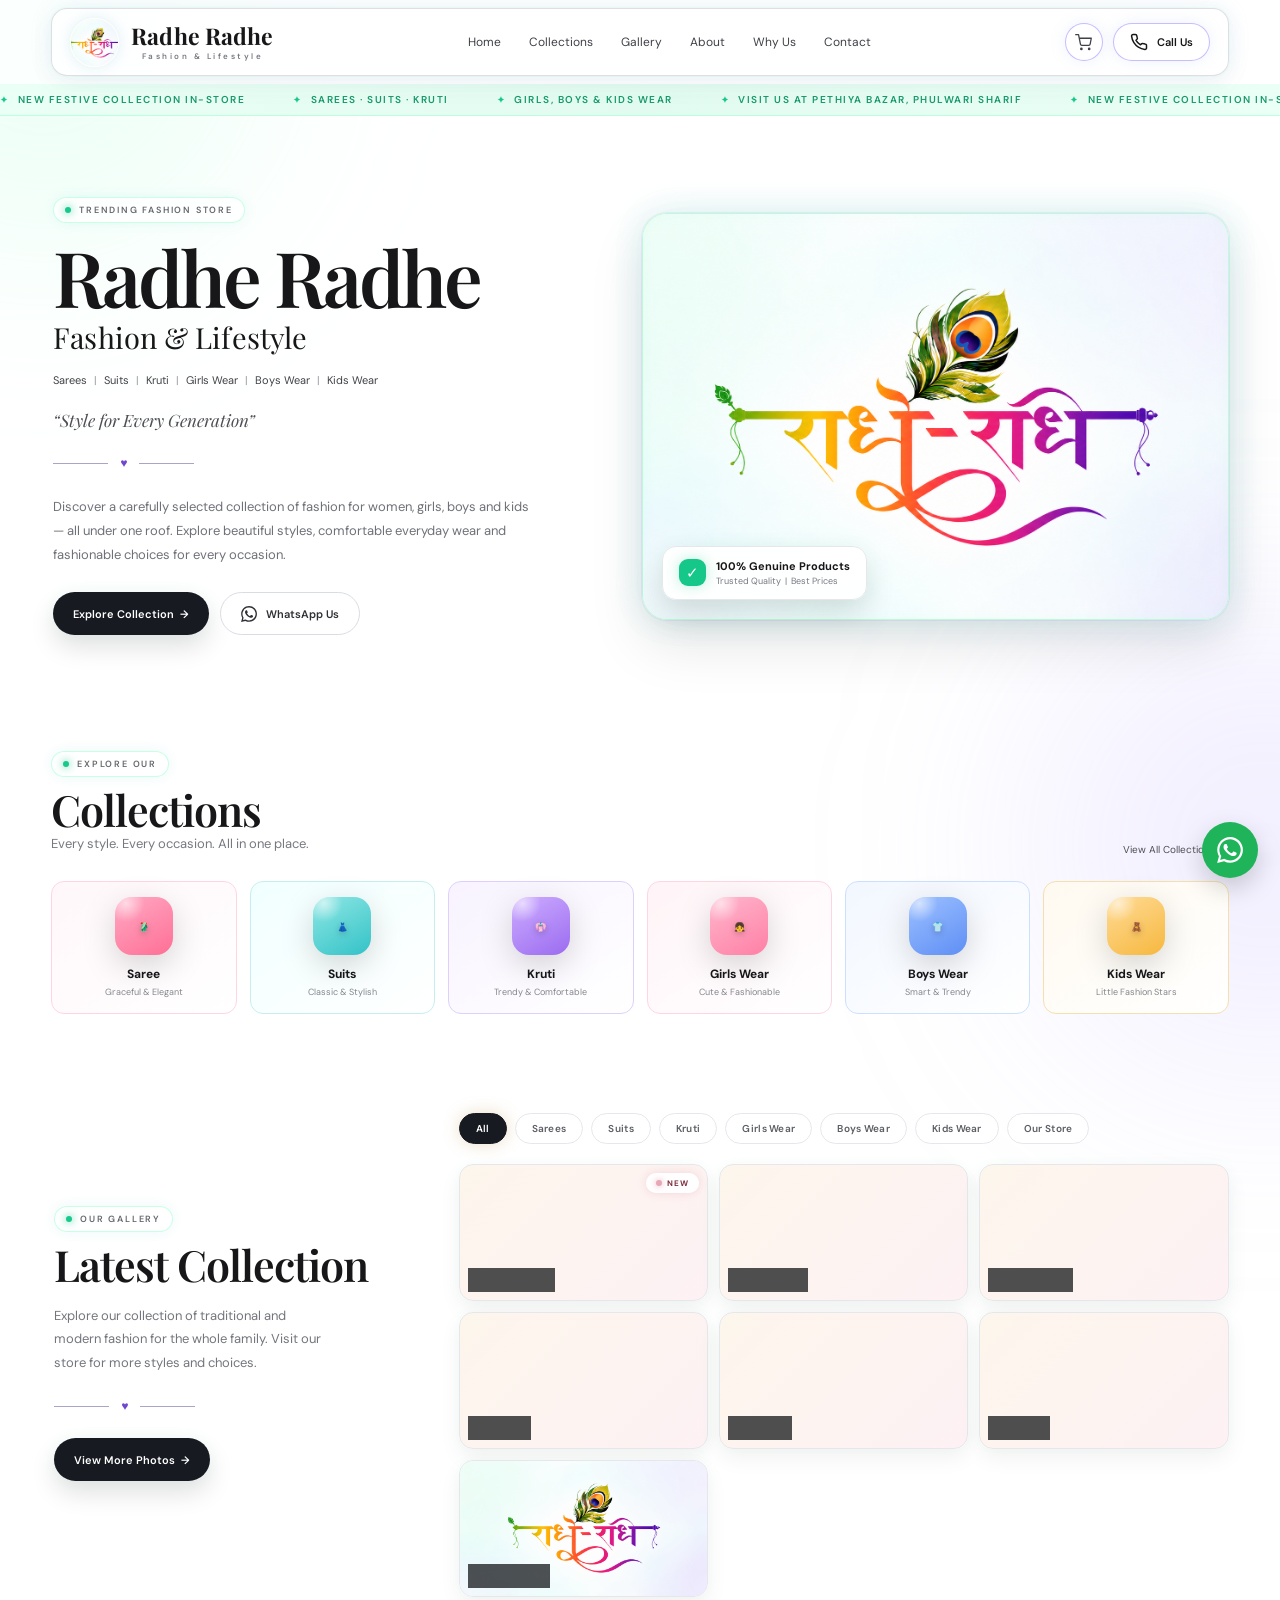
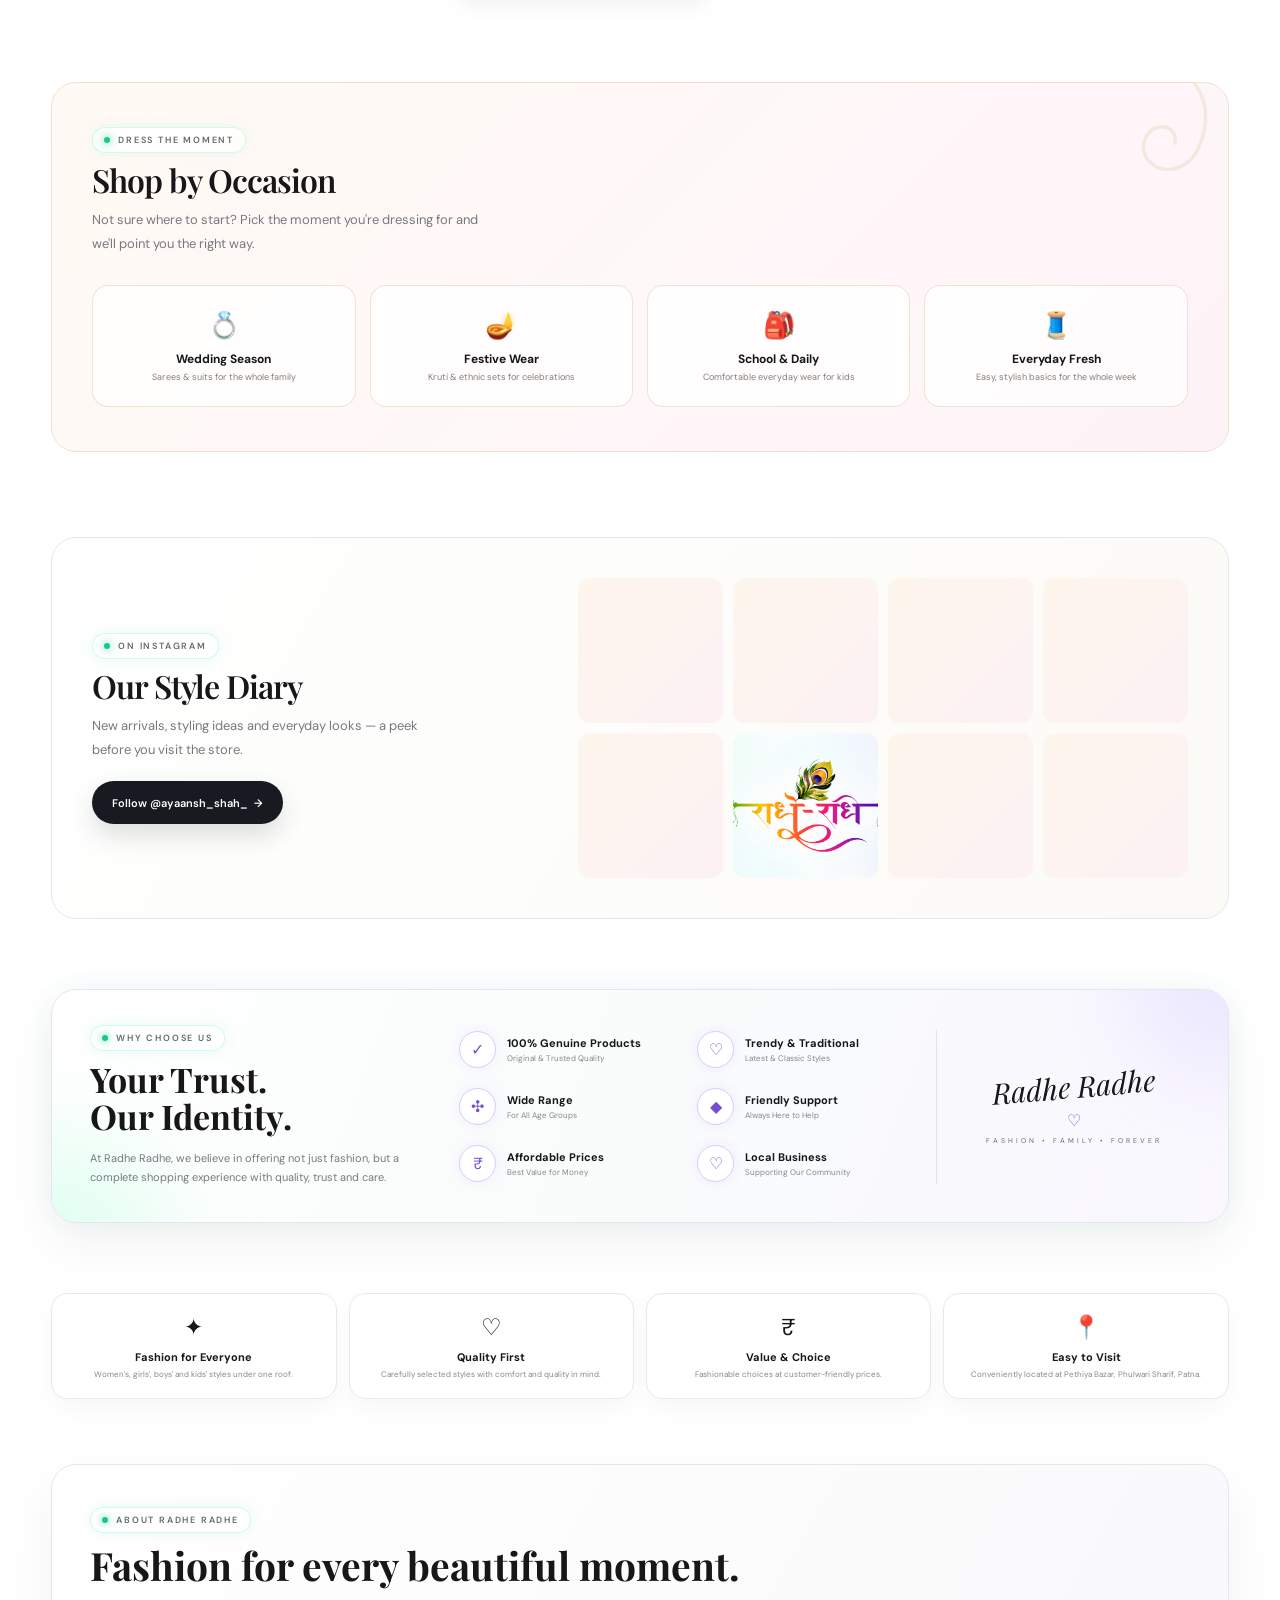
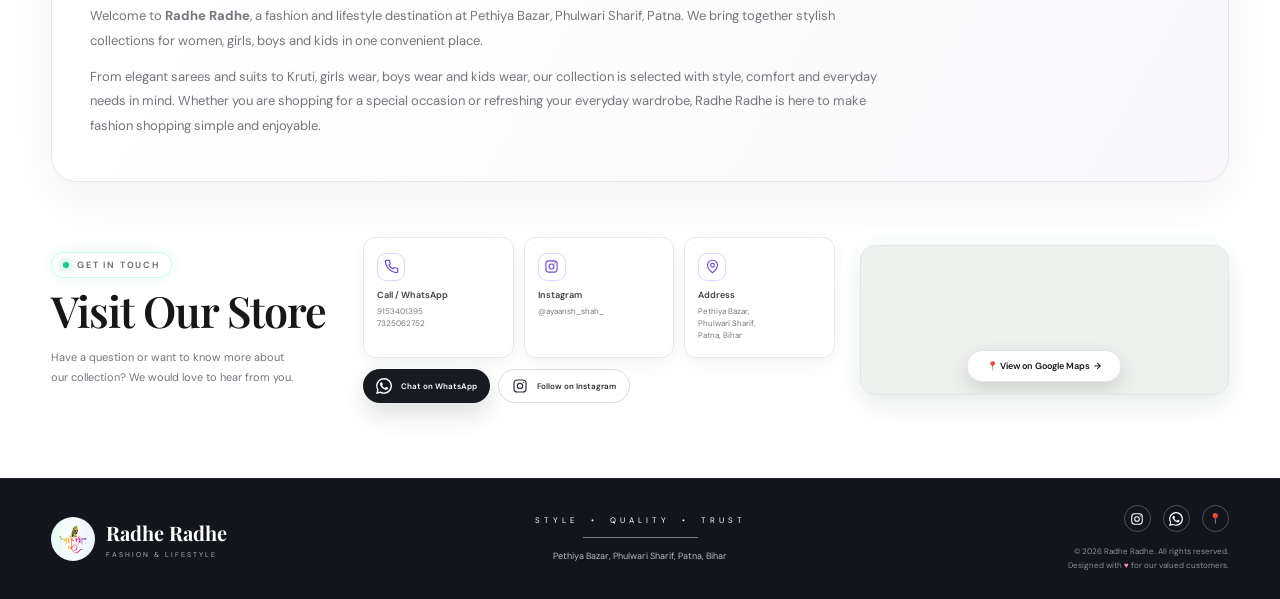
==== commit 8eefcb07: "Add files via upload" ====
--- a/index.html
+++ b/index.html
@@ -287,6 +287,73 @@
         0 0 18px rgba(155,255,207,.20);
 }
 
+.nav-actions{
+    display:flex;
+    align-items:center;
+    gap:10px;
+    flex-shrink:0;
+}
+
+.cart-btn{
+    position:relative;
+    width:38px;
+    height:38px;
+    flex-shrink:0;
+
+    display:flex;
+    align-items:center;
+    justify-content:center;
+
+    border:1px solid rgba(181,167,255,.75);
+    border-radius:50%;
+    background:#fff;
+    cursor:pointer;
+
+    box-shadow:
+        0 0 16px rgba(183,167,255,.15),
+        0 0 12px rgba(155,255,207,.10);
+
+    transition:box-shadow .25s ease, transform .25s ease;
+}
+
+.cart-btn:hover{
+    transform:translateY(-1px);
+    box-shadow:
+        0 0 22px rgba(183,167,255,.28),
+        0 0 18px rgba(155,255,207,.20);
+}
+
+.cart-btn svg{
+    width:17px;
+    height:17px;
+    color:#3f4147;
+}
+
+.cart-badge{
+    position:absolute;
+    top:-5px;
+    right:-6px;
+    min-width:17px;
+    height:17px;
+    padding:0 4px;
+
+    display:flex;
+    align-items:center;
+    justify-content:center;
+
+    border-radius:50px;
+    background:#7d2f3f;
+    color:#fff;
+    font-size:9px;
+    font-weight:700;
+
+    box-shadow:0 0 8px rgba(125,47,63,.5);
+}
+
+.cart-badge.hidden{
+    display:none;
+}
+
 /* ================================
    HERO
 ================================ */
@@ -2034,25 +2101,6 @@
     opacity:0;
 }
 
-.lightbox-back{
-    display:none;
-    align-items:center;
-    gap:4px;
-    border:none;
-    background:none;
-    color:#7d2f3f;
-    font-size:11px;
-    font-weight:600;
-    letter-spacing:.4px;
-    cursor:pointer;
-    margin-bottom:8px;
-    padding:0;
-}
-
-.lightbox-panel.single-mode .lightbox-back{
-    display:inline-flex;
-}
-
 .lightbox-panel.single-mode .lightbox-grid{
     display:none;
 }
@@ -2080,7 +2128,9 @@
 .lb-single-frame{
     flex:1;
     min-width:0;
-    max-height:58vh;
+    width:100%;
+    max-width:420px;
+    margin:0 auto;
     aspect-ratio:3/4;
     border-radius:16px;
     overflow:hidden;
@@ -2122,11 +2172,675 @@
     letter-spacing:.4px;
 }
 
+/* ================================
+   SHOP — PRODUCT GRID
+================================ */
+
+.lightbox-grid.shop-grid{
+    grid-template-columns:repeat(2,1fr);
+    gap:14px;
+}
+
+@media(min-width:560px){
+    .lightbox-grid.shop-grid{ grid-template-columns:repeat(3,1fr); }
+}
+@media(min-width:860px){
+    .lightbox-grid.shop-grid{ grid-template-columns:repeat(4,1fr); }
+}
+@media(min-width:1200px){
+    .lightbox-grid.shop-grid{ grid-template-columns:repeat(5,1fr); }
+}
+
+.product-card{
+    display:flex;
+    flex-direction:column;
+    min-width:0;
+    overflow:hidden;
+    border-radius:14px;
+    border:1px solid #eceef1;
+    background:#fff;
+    cursor:pointer;
+    transition:transform .3s ease, box-shadow .3s ease;
+    animation:lbFadeIn .5s ease both;
+}
+
+.product-card:hover{
+    transform:translateY(-3px);
+    box-shadow:0 14px 26px -12px rgba(201,161,94,.4);
+}
+
+.product-card-img{
+    display:block;
+    width:100%;
+    aspect-ratio:3/4;
+    overflow:hidden;
+    background:linear-gradient(135deg,#fdf6ec 0%, #fdf1f4 100%);
+}
+
+.product-card-img img{
+    display:block;
+    width:100%;
+    height:100%;
+    object-fit:cover;
+}
+
+.product-card-body{
+    padding:10px 12px 12px;
+}
+
+.product-card-name{
+    font-size:12px;
+    font-weight:600;
+    color:#232323;
+    margin-bottom:3px;
+}
+
+.product-card-price{
+    font-size:13px;
+    font-weight:700;
+    color:#7d2f3f;
+    margin-bottom:10px;
+}
+
+.product-card-actions{
+    display:flex;
+    gap:6px;
+}
+
+.pc-btn{
+    flex:1;
+    padding:7px 0;
+    border-radius:50px;
+    border:1px solid #e5e6e9;
+    background:#fff;
+    color:#3f4147;
+    font:inherit;
+    font-size:9.5px;
+    font-weight:700;
+    letter-spacing:.2px;
+    cursor:pointer;
+    text-align:center;
+    transition:.25s;
+}
+
+.pc-btn:hover{
+    box-shadow:0 0 12px rgba(201,161,94,.35);
+}
+
+.pc-btn.pc-buy{
+    background:#7d2f3f;
+    color:#fff;
+    border-color:#7d2f3f;
+}
+
+/* ================================
+   SHOP — PRODUCT DETAIL VIEW
+================================ */
+
+.lb-product-info{
+    display:none;
+    margin-top:18px;
+    text-align:center;
+}
+
+.lightbox-panel.showing-product .lb-product-info{
+    display:block;
+}
+
+.lb-product-info h4{
+    font-family:"Playfair Display",serif;
+    font-size:20px;
+}
+
+.lb-product-price{
+    margin-top:4px;
+    font-size:16px;
+    font-weight:700;
+    color:#7d2f3f;
+}
+
+.lb-product-desc{
+    max-width:340px;
+    margin:12px auto 0;
+    font-size:12.5px;
+    line-height:1.7;
+    color:#6b6d72;
+}
+
+.lb-qty-row{
+    display:flex;
+    align-items:center;
+    justify-content:center;
+    gap:10px;
+    margin-top:14px;
+    font-size:11px;
+    color:#6b6d72;
+}
+
+.qty-stepper{
+    display:flex;
+    align-items:center;
+    border:1px solid #e5e6e9;
+    border-radius:50px;
+    overflow:hidden;
+}
+
+.qty-stepper button{
+    width:30px;
+    height:30px;
+    border:none;
+    background:#fff;
+    color:#3f4147;
+    font-size:15px;
+    cursor:pointer;
+}
+
+.qty-stepper button:hover{
+    background:#faf5f0;
+}
+
+.qty-stepper span{
+    width:30px;
+    text-align:center;
+    font-size:12px;
+    font-weight:600;
+}
+
+.qty-stepper.small button{
+    width:24px;
+    height:24px;
+    font-size:13px;
+}
+
+.qty-stepper.small span{
+    width:22px;
+    font-size:11px;
+}
+
+.lb-product-actions{
+    display:flex;
+    gap:10px;
+    justify-content:center;
+    margin-top:16px;
+}
+
+.lb-product-actions .btn{
+    padding:10px 22px;
+    font-size:12px;
+}
+
+/* ================================
+   CART & CHECKOUT PANELS
+================================ */
+
+.panel-narrow{
+    width:min(480px,100%);
+}
+
+.cart-item{
+    display:flex;
+    align-items:center;
+    gap:12px;
+    padding:12px 0;
+    border-bottom:1px solid #f0f0f2;
+}
+
+.cart-item-img{
+    width:56px;
+    height:70px;
+    flex-shrink:0;
+    border-radius:10px;
+    overflow:hidden;
+    background:linear-gradient(135deg,#fdf6ec,#fdf1f4);
+}
+
+.cart-item-img img{
+    width:100%;
+    height:100%;
+    object-fit:cover;
+}
+
+.cart-item-info{
+    flex:1;
+    min-width:0;
+}
+
+.cart-item-name{
+    font-size:12px;
+    font-weight:600;
+}
+
+.cart-item-price{
+    margin:2px 0 6px;
+    font-size:11px;
+    font-weight:700;
+    color:#7d2f3f;
+}
+
+.cart-item-remove{
+    flex-shrink:0;
+    border:none;
+    background:none;
+    color:#9b9ca2;
+    font-size:14px;
+    cursor:pointer;
+    transition:.2s;
+}
+
+.cart-item-remove:hover{
+    color:#7d2f3f;
+}
+
+.cart-empty{
+    padding:44px 0;
+    text-align:center;
+    color:#85878d;
+    font-size:13px;
+}
+
+.cart-footer{
+    margin-top:14px;
+    padding-top:14px;
+    border-top:1px solid #eceef1;
+}
+
+.cart-total-row{
+    display:flex;
+    align-items:center;
+    justify-content:space-between;
+    margin-bottom:14px;
+    font-size:14px;
+}
+
+.cart-total-row strong{
+    font-size:18px;
+    color:#7d2f3f;
+}
+
+.checkout-summary{
+    max-height:140px;
+    overflow-y:auto;
+    font-size:12px;
+    color:#6b6d72;
+}
+
+.cs-row{
+    display:flex;
+    justify-content:space-between;
+    padding:6px 0;
+    border-bottom:1px dashed #eceef1;
+}
+
+.cs-total{
+    display:flex;
+    justify-content:space-between;
+    padding-top:10px;
+    font-weight:700;
+    font-size:13px;
+    color:#7d2f3f;
+}
+
+#checkout-form label{
+    display:block;
+    margin-top:14px;
+    margin-bottom:6px;
+    font-size:11px;
+    font-weight:600;
+    color:#3f4147;
+}
+
+#checkout-form input,
+#checkout-form textarea{
+    width:100%;
+    padding:11px 14px;
+    border-radius:10px;
+    border:1px solid #e5e6e9;
+    font:inherit;
+    font-size:13px;
+    resize:vertical;
+}
+
+#checkout-form input:focus,
+#checkout-form textarea:focus{
+    outline:none;
+    border-color:#c9a15e;
+    box-shadow:0 0 0 3px rgba(201,161,94,.15);
+}
+
+.checkout-payment{
+    margin-top:16px;
+    padding:10px 14px;
+    border-radius:10px;
+    background:#f8f1ec;
+    font-size:12px;
+    font-weight:600;
+    color:#7d2f3f;
+}
+
+#checkout-form button[type="submit"]{
+    width:100%;
+    margin-top:18px;
+}
+
+/* ================================
+   CATEGORY POPUP — FULL SCREEN
+   (cart & checkout stay as compact
+   centered panels, unaffected)
+================================ */
+
+#lightbox{
+    padding:0;
+    align-items:stretch;
+    justify-content:stretch;
+}
+
+#lightbox-panel{
+    width:100%;
+    max-width:100%;
+    height:100vh;
+    max-height:100vh;
+    border-radius:0;
+    box-shadow:none;
+    padding:0;
+    display:flex;
+    flex-direction:column;
+    overflow:hidden;
+}
+
+#lightbox-panel .lightbox-head{
+    position:sticky;
+    top:0;
+    z-index:2;
+    flex-shrink:0;
+    margin-bottom:0;
+    padding:20px 24px 16px;
+    background:#fff;
+    border-bottom:1px solid #eceef1;
+}
+
+#lightbox-panel .lightbox-grid{
+    flex:1;
+    overflow-y:auto;
+    padding:20px 24px 28px;
+}
+
+#lightbox-panel .lightbox-single{
+    flex:1;
+    overflow-y:auto;
+    padding:24px 24px 28px;
+}
+
+/* ================================
+   ORDER HISTORY (inside cart panel)
+================================ */
+
+.text-link{
+    display:inline-block;
+    margin-top:6px;
+    padding:0;
+    border:none;
+    background:none;
+    font-size:10px;
+    font-weight:700;
+    letter-spacing:.2px;
+    color:#7d2f3f;
+    text-decoration:underline;
+    cursor:pointer;
+}
+
+.order-card{
+    padding:14px 0;
+    border-bottom:1px solid #f0f0f2;
+}
+
+.order-card-date{
+    font-size:10px;
+    color:#9b9ca2;
+    margin-bottom:5px;
+}
+
+.order-card-items{
+    font-size:12px;
+    color:#3f4147;
+    line-height:1.7;
+}
+
+.order-card-total{
+    margin-top:6px;
+    font-size:12px;
+    font-weight:700;
+    color:#7d2f3f;
+}
+
+.order-card-status{
+    margin-top:4px;
+    display:flex;
+    align-items:center;
+    gap:5px;
+    font-size:9.5px;
+    font-weight:600;
+    color:#189a6c;
+}
+
+.order-card-status::before{
+    content:"";
+    width:6px;
+    height:6px;
+    border-radius:50%;
+    background:#18c98b;
+    box-shadow:0 0 6px #18c98b;
+}
+
 @media(max-width:640px){
     .lightbox-grid{ grid-template-columns:repeat(2,1fr); }
     .lightbox-panel{ padding:24px 18px 26px; }
-    .lb-single-frame{ max-height:46vh; }
     .lb-nav{ width:32px; height:32px; font-size:16px; }
+    #lightbox-panel .lightbox-head{ padding:16px 18px 14px; }
+    #lightbox-panel .lightbox-grid{ padding:16px 18px 24px; }
+    #lightbox-panel .lightbox-single{ padding:18px 18px 24px; }
+}
+
+/* =========================================================
+   FIXED PRODUCT CARD SYSTEM
+   Image = strict 3:4. Details are additional to the image.
+   Responsive columns: 2 mobile / 4 tablet / 7 desktop.
+   ========================================================= */
+
+.lightbox-grid.shop-grid{
+    width:100%;
+    display:grid;
+    grid-template-columns:repeat(2,minmax(0,1fr)) !important;
+    gap:14px;
+    align-items:start;
+    grid-auto-rows:auto;
+}
+
+.product-card{
+    width:100%;
+    min-width:0;
+    height:auto !important;
+    align-self:start;
+    display:flex;
+    flex-direction:column;
+    overflow:hidden;
+    border-radius:14px;
+    box-sizing:border-box;
+}
+
+.product-card-img{
+    width:100% !important;
+    height:auto !important;
+    min-height:0 !important;
+    aspect-ratio:3 / 4 !important;
+    flex:0 0 auto !important;
+    overflow:hidden;
+    position:relative;
+    box-sizing:border-box;
+}
+
+.product-card-img img{
+    width:100% !important;
+    height:100% !important;
+    min-height:0 !important;
+    max-width:none !important;
+    display:block;
+    object-fit:cover !important;
+    object-position:center;
+}
+
+.product-card-body{
+    width:100%;
+    min-width:0;
+    min-height:82px;
+    padding:10px 10px 11px;
+    display:flex;
+    flex-direction:column;
+    box-sizing:border-box;
+}
+
+.product-card-name{
+    min-height:30px;
+    margin:0 0 3px;
+    font-size:12px;
+    line-height:1.25;
+    font-weight:600;
+    display:-webkit-box;
+    -webkit-box-orient:vertical;
+    -webkit-line-clamp:2;
+    overflow:hidden;
+}
+
+.product-card-price{
+    min-height:17px;
+    margin:0 0 9px;
+    font-size:13px;
+    line-height:1.25;
+    font-weight:700;
+}
+
+.product-card-actions{
+    width:100%;
+    margin-top:auto;
+    display:flex;
+    gap:6px;
+}
+
+.pc-btn{
+    min-width:0;
+    min-height:31px;
+    padding:6px 5px;
+    flex:1 1 0;
+    white-space:nowrap;
+    font-size:9.5px;
+    line-height:1;
+}
+
+/* Tablet: keep the same card proportions and give four cards per row. */
+@media (min-width:640px){
+    .lightbox-grid.shop-grid{
+        grid-template-columns:repeat(4,minmax(0,1fr)) !important;
+        gap:14px;
+    }
+}
+
+/* Desktop: seven cards per row, matching the requested PC layout. */
+@media (min-width:1200px){
+    .lightbox-grid.shop-grid{
+        grid-template-columns:repeat(7,minmax(0,1fr)) !important;
+        gap:14px;
+    }
+}
+
+/* Small phones: still exactly two cards per row. */
+@media (max-width:420px){
+    .lightbox-grid.shop-grid{
+        grid-template-columns:repeat(2,minmax(0,1fr)) !important;
+        gap:10px;
+    }
+
+    .product-card-body{
+        min-height:78px;
+        padding:9px 8px 10px;
+    }
+
+    .product-card-name{
+        font-size:11px;
+        min-height:28px;
+    }
+
+    .product-card-price{
+        font-size:12px;
+        margin-bottom:8px;
+    }
+
+    .product-card-actions{
+        gap:5px;
+    }
+
+    .pc-btn{
+        min-height:29px;
+        padding:6px 3px;
+        font-size:8.5px;
+    }
+}
+
+/* Prevent the category popup's generic mobile rule from changing shop cards. */
+@media (max-width:640px){
+    #lightbox-panel .lightbox-grid.shop-grid{
+        grid-template-columns:repeat(2,minmax(0,1fr)) !important;
+        align-items:start;
+    }
+}
+
+
+/* FINAL CARD SIZE FIX — stable 3:4 image on every device */
+.lightbox-grid.shop-grid{
+    align-items:start !important;
+    grid-auto-rows:max-content !important;
+}
+
+.lightbox-grid.shop-grid .product-card{
+    width:100% !important;
+    min-width:0 !important;
+    height:auto !important;
+    align-self:start !important;
+}
+
+.lightbox-grid.shop-grid .product-card-img{
+    width:100% !important;
+    height:auto !important;
+    aspect-ratio:3 / 4 !important;
+    min-height:0 !important;
+    max-height:none !important;
+    flex:none !important;
+    overflow:hidden !important;
+    position:relative !important;
+}
+
+.lightbox-grid.shop-grid .product-card-img img{
+    position:absolute !important;
+    inset:0 !important;
+    width:100% !important;
+    height:100% !important;
+    min-width:100% !important;
+    min-height:100% !important;
+    max-width:none !important;
+    max-height:none !important;
+    object-fit:cover !important;
+    object-position:center !important;
+    display:block !important;
+}
+
+.lightbox-grid.shop-grid .product-card-body{
+    flex:none !important;
+    height:auto !important;
+    min-height:82px !important;
+}
+
+@media(max-width:420px){
+    .lightbox-grid.shop-grid .product-card-body{
+        min-height:78px !important;
+    }
 }
 </style>
 </head>
@@ -2182,10 +2896,21 @@
 
     </div>
 
-    <a
-        href="tel:9153401395"
-        class="nav-contact"
-    >
+    <div class="nav-actions">
+
+        <button class="cart-btn" id="cart-btn" type="button" aria-label="View cart">
+            <svg viewBox="0 0 24 24" fill="none" stroke="currentColor" stroke-width="1.8" stroke-linecap="round" stroke-linejoin="round" aria-hidden="true">
+                <circle cx="9" cy="21" r="1"/>
+                <circle cx="20" cy="21" r="1"/>
+                <path d="M1 1h4l2.68 13.39a2 2 0 0 0 2 1.61h9.72a2 2 0 0 0 2-1.61L23 6H6"/>
+            </svg>
+            <span class="cart-badge hidden" id="cart-badge">0</span>
+        </button>
+
+        <a
+            href="tel:9153401395"
+            class="nav-contact"
+        >
 
         <svg
             class="social-svg"
@@ -2211,9 +2936,11 @@
             A2 2 0 0 1 22 16.92z"/>
         </svg>
 
-        Call Us
-
-    </a>
+            Call Us
+
+        </a>
+
+    </div>
 
 </nav>
 
@@ -2340,7 +3067,7 @@
         <div class="hero-frame">
 
             <img
-                src="shh.jpg"
+                src="sh.jpg"
                 alt="Radhe Radhe Fashion Store"
             >
 
@@ -3642,7 +4369,6 @@
     <div class="lightbox-panel" id="lightbox-panel">
         <div class="lightbox-head">
             <div>
-                <button class="lightbox-back" id="lightbox-back">‹ Back to grid</button>
                 <h3 id="lightbox-title">Collection</h3>
                 <span id="lightbox-sub">Elegance draped in tradition</span>
             </div>
@@ -3658,15 +4384,98 @@
                 <button class="lb-nav" id="lb-next" aria-label="Next photo">›</button>
             </div>
             <div class="lb-counter" id="lb-counter">1 / 8</div>
+
+            <div class="lb-product-info" id="lb-product-info">
+                <h4 id="lb-product-name">Product Name</h4>
+                <div class="lb-product-price" id="lb-product-price">₹0</div>
+                <p class="lb-product-desc" id="lb-product-desc"></p>
+
+                <div class="lb-qty-row">
+                    <span>Qty</span>
+                    <div class="qty-stepper">
+                        <button type="button" id="lb-qty-minus" aria-label="Decrease quantity">−</button>
+                        <span id="lb-qty-value">1</span>
+                        <button type="button" id="lb-qty-plus" aria-label="Increase quantity">+</button>
+                    </div>
+                </div>
+
+                <div class="lb-product-actions">
+                    <button class="btn btn-light" id="lb-add-cart" type="button">Add to Cart</button>
+                    <button class="btn btn-primary" id="lb-buy-now" type="button">Buy Now</button>
+                </div>
+            </div>
         </div>
     </div>
 </div>
 
+<div class="lightbox-overlay" id="cart-overlay">
+    <div class="lightbox-panel panel-narrow" id="cart-panel">
+        <div class="lightbox-head">
+            <div>
+                <h3>Your Cart</h3>
+                <span id="cart-sub">0 items</span>
+                <br>
+                <button type="button" class="text-link" id="view-orders-link">View Order History</button>
+            </div>
+            <button class="lightbox-close" id="cart-close" aria-label="Close">✕</button>
+        </div>
+
+        <div id="cart-view">
+            <div id="cart-items"></div>
+            <div class="cart-empty" id="cart-empty">Your cart is empty.</div>
+
+            <div class="cart-footer" id="cart-footer">
+                <div class="cart-total-row">
+                    <span>Total</span>
+                    <strong id="cart-total">₹0</strong>
+                </div>
+                <button class="btn btn-primary" id="cart-checkout-btn" type="button">Proceed to Checkout</button>
+            </div>
+        </div>
+
+        <div id="order-history-view" style="display:none;">
+            <button type="button" class="text-link" id="back-to-cart-link">‹ Back to Cart</button>
+            <div id="order-history-list"></div>
+            <div class="cart-empty" id="order-history-empty" style="display:none;">No past orders yet.</div>
+        </div>
+    </div>
+</div>
+
+<div class="lightbox-overlay" id="checkout-overlay">
+    <div class="lightbox-panel panel-narrow" id="checkout-panel">
+        <div class="lightbox-head">
+            <div>
+                <h3>Checkout</h3>
+                <span>Order goes to us via WhatsApp</span>
+            </div>
+            <button class="lightbox-close" id="checkout-close" aria-label="Close">✕</button>
+        </div>
+
+        <div class="checkout-summary" id="checkout-summary"></div>
+
+        <form id="checkout-form">
+            <label for="checkout-name">Full Name</label>
+            <input type="text" id="checkout-name" required>
+
+            <label for="checkout-phone">Phone Number</label>
+            <input type="tel" id="checkout-phone" inputmode="numeric" pattern="[0-9]{10}" maxlength="10" required>
+
+            <label for="checkout-address">Delivery Address</label>
+            <textarea id="checkout-address" rows="3" required></textarea>
+
+            <div class="checkout-payment">💰 Payment Method: Cash on Delivery</div>
+
+            <button class="btn btn-primary" type="submit">Send Order on WhatsApp</button>
+        </form>
+    </div>
+</div>
+
 
 <!-- =====================================================
      SIMPLE JAVASCRIPT
 ===================================================== -->
 
+<script src="./product.js"></script>
 <script>
 
 /* Any product photo that hasn't been added to the folder yet
@@ -3755,21 +4564,369 @@
 /* Per-category lightbox — opens a full collection of photos,
    with a tap-to-zoom single photo viewer with prev/next. */
 const CATEGORY_INFO = {
-    saree: { label: 'Saree Collection', tagline: 'Elegance draped in tradition', prefix: 'saree', count: 8 },
-    suit: { label: 'Suit Collection', tagline: 'Everyday grace, festive charm', prefix: 'suit', count: 8 },
-    kurti: { label: 'Kurti Collection', tagline: 'Comfort meets everyday style', prefix: 'kurti', count: 8 },
-    girls: { label: 'Girls Wear', tagline: 'Playful styles for little divas', prefix: 'girls', count: 8 },
-    boys: { label: 'Boys Wear', tagline: 'Smart looks for young gentlemen', prefix: 'boys', count: 8 },
-    kids: { label: 'Kids Wear', tagline: 'Comfort that keeps up with play', prefix: 'kids', count: 8 },
-    store: { label: 'Our Store', tagline: 'A closer look inside Radhe Radhe', prefix: 'store', count: 6 }
+    saree: { label: 'Saree Collection', tagline: 'Elegance draped in tradition', prefix: 'saree', count: 8, shop: true },
+    suit: { label: 'Suit Collection', tagline: 'Everyday grace, festive charm', prefix: 'suit', count: 8, shop: true },
+    kurti: { label: 'Kurti Collection', tagline: 'Comfort meets everyday style', prefix: 'kurti', count: 8, shop: true },
+    girls: { label: 'Girls Wear', tagline: 'Playful styles for little divas', prefix: 'girls', count: 8, shop: true },
+    boys: { label: 'Boys Wear', tagline: 'Smart looks for young gentlemen', prefix: 'boys', count: 8, shop: true },
+    kids: { label: 'Kids Wear', tagline: 'Comfort that keeps up with play', prefix: 'kids', count: 8, shop: true },
+    store: { label: 'Our Store', tagline: 'A closer look inside Radhe Radhe', prefix: 'store', count: 6, shop: false }
 };
+
+/* ================================
+   PRODUCT CATALOG
+   Sample items — replace with your
+   real products, photos and prices.
+   Add more by copying a block below.
+================================ */
+// Product data is loaded from product.js
+const PRODUCTS = Array.isArray(window.PRODUCTS) ? window.PRODUCTS : [];
+if (!PRODUCTS.length) {
+    console.error('Radhe Radhe Fashion: product.js did not load or contains no products.');
+}
+
+function getProductsByCategory(cat){
+    return PRODUCTS.filter(function(p){ return p.category === cat; });
+}
+function getProductById(id){
+    return PRODUCTS.find(function(p){ return p.id === id; });
+}
+function formatPrice(n){
+    return '₹' + Number(n).toLocaleString('en-IN');
+}
+
+/* ================================
+   CART (saved in this browser only)
+================================ */
+let cart = [];
+try { cart = JSON.parse(localStorage.getItem('rr_cart') || '[]'); } catch(e){ cart = []; }
+
+function saveCart(){
+    try { localStorage.setItem('rr_cart', JSON.stringify(cart)); } catch(e){}
+    updateCartBadge();
+}
+
+function addToCart(id, qty){
+    qty = qty || 1;
+    const existing = cart.find(function(c){ return c.id === id; });
+    if(existing){ existing.qty += qty; } else { cart.push({ id: id, qty: qty }); }
+    saveCart();
+}
+
+function removeFromCart(id){
+    cart = cart.filter(function(c){ return c.id !== id; });
+    saveCart();
+    renderCart();
+}
+
+function setCartQty(id, qty){
+    const item = cart.find(function(c){ return c.id === id; });
+    if(!item){ return; }
+    if(qty <= 0){ removeFromCart(id); return; }
+    item.qty = qty;
+    saveCart();
+    renderCart();
+}
+
+function cartCount(){
+    return cart.reduce(function(sum, c){ return sum + c.qty; }, 0);
+}
+
+function cartTotal(items){
+    return (items || cart).reduce(function(sum, c){
+        const p = getProductById(c.id);
+        return sum + (p ? p.price * c.qty : 0);
+    }, 0);
+}
+
+const cartBadge = document.getElementById('cart-badge');
+
+function updateCartBadge(){
+    const count = cartCount();
+    cartBadge.textContent = count;
+    cartBadge.classList.toggle('hidden', count === 0);
+}
+
+/* ================================
+   CART DRAWER
+================================ */
+const cartOverlay = document.getElementById('cart-overlay');
+const cartItemsEl = document.getElementById('cart-items');
+const cartEmptyEl = document.getElementById('cart-empty');
+const cartFooterEl = document.getElementById('cart-footer');
+const cartTotalEl = document.getElementById('cart-total');
+const cartSubEl = document.getElementById('cart-sub');
+
+function renderCart(){
+    cartItemsEl.innerHTML = '';
+
+    if(cart.length === 0){
+        cartEmptyEl.style.display = 'block';
+        cartFooterEl.style.display = 'none';
+        cartSubEl.textContent = '0 items';
+        return;
+    }
+
+    cartEmptyEl.style.display = 'none';
+    cartFooterEl.style.display = 'block';
+    const count = cartCount();
+    cartSubEl.textContent = count + (count > 1 ? ' items' : ' item');
+
+    cart.forEach(function(c){
+        const p = getProductById(c.id);
+        if(!p){ return; }
+
+        const row = document.createElement('div');
+        row.className = 'cart-item';
+
+        const imgWrap = document.createElement('div');
+        imgWrap.className = 'cart-item-img';
+        const img = document.createElement('img');
+        img.src = p.images[0];
+        img.alt = p.name;
+        markImageEmpty(img);
+        imgWrap.appendChild(img);
+
+        const info = document.createElement('div');
+        info.className = 'cart-item-info';
+        info.innerHTML =
+            '<div class="cart-item-name"></div>' +
+            '<div class="cart-item-price"></div>' +
+            '<div class="qty-stepper small">' +
+                '<button type="button" class="ci-minus" aria-label="Decrease quantity">−</button>' +
+                '<span></span>' +
+                '<button type="button" class="ci-plus" aria-label="Increase quantity">+</button>' +
+            '</div>';
+        info.querySelector('.cart-item-name').textContent = p.name;
+        info.querySelector('.cart-item-price').textContent = formatPrice(p.price);
+        info.querySelector('.qty-stepper span').textContent = c.qty;
+        info.querySelector('.ci-minus').addEventListener('click', function(){ setCartQty(c.id, c.qty - 1); });
+        info.querySelector('.ci-plus').addEventListener('click', function(){ setCartQty(c.id, c.qty + 1); });
+
+        const removeBtn = document.createElement('button');
+        removeBtn.className = 'cart-item-remove';
+        removeBtn.setAttribute('aria-label', 'Remove item');
+        removeBtn.textContent = '✕';
+        removeBtn.addEventListener('click', function(){ removeFromCart(c.id); });
+
+        row.appendChild(imgWrap);
+        row.appendChild(info);
+        row.appendChild(removeBtn);
+        cartItemsEl.appendChild(row);
+    });
+
+    cartTotalEl.textContent = formatPrice(cartTotal());
+}
+
+function openCart(){
+    document.getElementById('order-history-view').style.display = 'none';
+    document.getElementById('cart-view').style.display = 'block';
+    renderCart();
+    cartOverlay.classList.add('open');
+    document.body.style.overflow = 'hidden';
+    ensureModalHistory();
+}
+function closeCart(){
+    cartOverlay.classList.remove('open');
+    document.body.style.overflow = '';
+}
+
+document.getElementById('cart-btn').addEventListener('click', openCart);
+document.getElementById('cart-close').addEventListener('click', function(){
+    closeCart();
+    syncModalHistoryAfterUiClose();
+});
+cartOverlay.addEventListener('click', function(e){
+    if(e.target === cartOverlay){ closeCart(); syncModalHistoryAfterUiClose(); }
+});
+
+/* ================================
+   ORDER HISTORY
+   (saved locally in this browser
+   each time an order is sent)
+================================ */
+function renderOrderHistory(){
+    const listEl = document.getElementById('order-history-list');
+    const emptyEl = document.getElementById('order-history-empty');
+    let orders = [];
+    try { orders = JSON.parse(localStorage.getItem('rr_orders') || '[]'); } catch(e){ orders = []; }
+
+    listEl.innerHTML = '';
+
+    if(orders.length === 0){
+        emptyEl.style.display = 'block';
+        return;
+    }
+    emptyEl.style.display = 'none';
+
+    orders.forEach(function(order){
+        const card = document.createElement('div');
+        card.className = 'order-card';
+
+        const dateEl = document.createElement('div');
+        dateEl.className = 'order-card-date';
+        const d = new Date(order.date);
+        const dateOk = !isNaN(d.getTime());
+        dateEl.textContent = dateOk
+            ? d.toLocaleDateString('en-IN', { day:'numeric', month:'short', year:'numeric' }) + ' · ' + d.toLocaleTimeString('en-IN', { hour:'2-digit', minute:'2-digit' })
+            : '';
+
+        const itemsEl = document.createElement('div');
+        itemsEl.className = 'order-card-items';
+        (order.items || []).forEach(function(c){
+            const p = getProductById(c.id);
+            const line = document.createElement('div');
+            line.textContent = (p ? p.name : 'Item') + ' × ' + c.qty;
+            itemsEl.appendChild(line);
+        });
+
+        const totalEl = document.createElement('div');
+        totalEl.className = 'order-card-total';
+        totalEl.textContent = 'Total: ' + formatPrice(order.total || 0);
+
+        const statusEl = document.createElement('div');
+        statusEl.className = 'order-card-status';
+        statusEl.textContent = 'Sent via WhatsApp — status updates shared there';
+
+        card.appendChild(dateEl);
+        card.appendChild(itemsEl);
+        card.appendChild(totalEl);
+        card.appendChild(statusEl);
+        listEl.appendChild(card);
+    });
+}
+
+document.getElementById('view-orders-link').addEventListener('click', function(){
+    renderOrderHistory();
+    document.getElementById('cart-view').style.display = 'none';
+    document.getElementById('order-history-view').style.display = 'block';
+});
+document.getElementById('back-to-cart-link').addEventListener('click', function(){
+    document.getElementById('order-history-view').style.display = 'none';
+    document.getElementById('cart-view').style.display = 'block';
+});
+
+/* ================================
+   CHECKOUT (sends order via WhatsApp)
+================================ */
+const checkoutOverlay = document.getElementById('checkout-overlay');
+const checkoutSummaryEl = document.getElementById('checkout-summary');
+const checkoutForm = document.getElementById('checkout-form');
+let checkoutItems = [];
+let checkoutFromCart = false;
+
+function renderCheckoutSummary(){
+    checkoutSummaryEl.innerHTML = '';
+
+    checkoutItems.forEach(function(c){
+        const p = getProductById(c.id);
+        if(!p){ return; }
+        const row = document.createElement('div');
+        row.className = 'cs-row';
+        row.innerHTML = '<span></span><span></span>';
+        row.children[0].textContent = p.name + ' × ' + c.qty;
+        row.children[1].textContent = formatPrice(p.price * c.qty);
+        checkoutSummaryEl.appendChild(row);
+    });
+
+    const totalRow = document.createElement('div');
+    totalRow.className = 'cs-total';
+    totalRow.innerHTML = '<span>Total</span><span></span>';
+    totalRow.children[1].textContent = formatPrice(cartTotal(checkoutItems));
+    checkoutSummaryEl.appendChild(totalRow);
+}
+
+function openCheckout(items, fromCart){
+    if(!items || items.length === 0){ return; }
+    checkoutItems = items;
+    checkoutFromCart = !!fromCart;
+    renderCheckoutSummary();
+
+    /* Switch view directly — a modal session is already active
+       (or is about to become one), so we don't release/re-push
+       history here, just swap which overlay is visible. */
+    cartOverlay.classList.remove('open');
+    lightbox.classList.remove('open');
+    lightboxPanel.classList.remove('single-mode');
+    lightboxPanel.classList.remove('showing-product');
+
+    checkoutOverlay.classList.add('open');
+    document.body.style.overflow = 'hidden';
+    ensureModalHistory();
+}
+function closeCheckout(){
+    checkoutOverlay.classList.remove('open');
+    document.body.style.overflow = '';
+}
+
+document.getElementById('cart-checkout-btn').addEventListener('click', function(){
+    openCheckout(cart.slice(), true);
+});
+document.getElementById('checkout-close').addEventListener('click', function(){
+    closeCheckout();
+    syncModalHistoryAfterUiClose();
+});
+checkoutOverlay.addEventListener('click', function(e){
+    if(e.target === checkoutOverlay){ closeCheckout(); syncModalHistoryAfterUiClose(); }
+});
+
+checkoutForm.addEventListener('submit', function(e){
+    e.preventDefault();
+
+    const name = document.getElementById('checkout-name').value.trim();
+    const phone = document.getElementById('checkout-phone').value.trim();
+    const address = document.getElementById('checkout-address').value.trim();
+    if(!name || !phone || !address){ return; }
+
+    let message = '🛍️ *New Order — Radhe Radhe*\n\n';
+    let total = 0;
+
+    checkoutItems.forEach(function(c, i){
+        const p = getProductById(c.id);
+        if(!p){ return; }
+        const lineTotal = p.price * c.qty;
+        total += lineTotal;
+        message += (i + 1) + '. ' + p.name + ' x' + c.qty + ' — ' + formatPrice(lineTotal) + '\n';
+    });
+
+    message += '\n*Total: ' + formatPrice(total) + '*\n\n';
+    message += '👤 Name: ' + name + '\n';
+    message += '📞 Phone: ' + phone + '\n';
+    message += '🏠 Address: ' + address + '\n\n';
+    message += '💰 Payment: Cash on Delivery\n\n';
+    message += '📦 We will share your order status updates here on WhatsApp.';
+
+    const waUrl = 'https://wa.me/919153401395?text=' + encodeURIComponent(message);
+
+    try {
+        const orders = JSON.parse(localStorage.getItem('rr_orders') || '[]');
+        orders.unshift({ date: new Date().toISOString(), items: checkoutItems, total: total, name: name });
+        localStorage.setItem('rr_orders', JSON.stringify(orders.slice(0, 20)));
+    } catch(err){}
+
+    if(checkoutFromCart){
+        cart = [];
+        saveCart();
+    }
+
+    window.open(waUrl, '_blank');
+    closeCheckout();
+    checkoutForm.reset();
+});
+
+updateCartBadge();
+
+/* ================================
+   COLLECTION LIGHTBOX
+   (product grid for shop categories,
+   plain photo grid for "Our Store")
+================================ */
 
 const lightbox = document.getElementById('lightbox');
 const lightboxPanel = document.getElementById('lightbox-panel');
 const lightboxTitle = document.getElementById('lightbox-title');
 const lightboxSub = document.getElementById('lightbox-sub');
 const lightboxGrid = document.getElementById('lightbox-grid');
-const lightboxBack = document.getElementById('lightbox-back');
 const lbSingleImg = document.getElementById('lb-single-img');
 const lbCounter = document.getElementById('lb-counter');
 const lbPrev = document.getElementById('lb-prev');
@@ -3777,6 +4934,8 @@
 
 let currentPhotos = [];
 let currentIndex = 0;
+let currentProduct = null;
+let currentQty = 1;
 
 function openLightbox(categoryKey){
     const info = CATEGORY_INFO[categoryKey];
@@ -3785,36 +4944,110 @@
     lightboxTitle.textContent = info.label;
     lightboxSub.textContent = info.tagline;
     lightboxGrid.innerHTML = '';
+    lightboxGrid.classList.toggle('shop-grid', !!info.shop);
     lightboxPanel.classList.remove('single-mode');
+    lightboxPanel.classList.remove('showing-product');
 
     currentPhotos = [];
 
-    for(let i = 1; i <= info.count; i++){
-        const src = info.prefix + '-' + i + '.jpg';
-        currentPhotos.push({ src: src, alt: info.label + ' photo ' + i });
-
-        const tile = document.createElement('div');
-        tile.className = 'lb-tile';
-
-        const img = document.createElement('img');
-        img.src = src;
-        img.alt = info.label + ' photo ' + i;
-        img.loading = 'lazy';
-        markImageEmpty(img);
-
-        tile.appendChild(img);
-        tile.addEventListener('click', function(){ openSingleView(i - 1); });
-        lightboxGrid.appendChild(tile);
+    if(info.shop){
+        const items = getProductsByCategory(categoryKey);
+
+        items.forEach(function(product){
+            const card = document.createElement('div');
+            card.className = 'product-card';
+
+            const imgWrap = document.createElement('div');
+            imgWrap.className = 'product-card-img';
+            const img = document.createElement('img');
+            img.src = product.images[0];
+            img.alt = product.name;
+            img.loading = 'lazy';
+            markImageEmpty(img);
+            imgWrap.appendChild(img);
+
+            const body = document.createElement('div');
+            body.className = 'product-card-body';
+            body.innerHTML =
+                '<div class="product-card-name"></div>' +
+                '<div class="product-card-price"></div>' +
+                '<div class="product-card-actions">' +
+                    '<button type="button" class="pc-btn pc-add">Add to Cart</button>' +
+                    '<button type="button" class="pc-btn pc-buy">Buy Now</button>' +
+                '</div>';
+            body.querySelector('.product-card-name').textContent = product.name;
+            body.querySelector('.product-card-price').textContent = formatPrice(product.price);
+            body.querySelector('.pc-add').addEventListener('click', function(e){
+                e.stopPropagation();
+                addToCart(product.id, 1);
+            });
+            body.querySelector('.pc-buy').addEventListener('click', function(e){
+                e.stopPropagation();
+                openCheckout([{ id: product.id, qty: 1 }], false);
+            });
+
+            card.appendChild(imgWrap);
+            card.appendChild(body);
+            card.addEventListener('click', function(){ openProductDetail(product); });
+
+            lightboxGrid.appendChild(card);
+        });
+
+        if(items.length === 0){
+            const empty = document.createElement('p');
+            empty.style.cssText = 'grid-column:1/-1;text-align:center;color:#85878d;font-size:13px;padding:30px 0;';
+            empty.textContent = 'Products coming soon in this category.';
+            lightboxGrid.appendChild(empty);
+        }
+    } else {
+        for(let i = 1; i <= info.count; i++){
+            const src = info.prefix + '-' + i + '.jpg';
+            currentPhotos.push({ src: src, alt: info.label + ' photo ' + i });
+
+            const tile = document.createElement('div');
+            tile.className = 'lb-tile';
+
+            const img = document.createElement('img');
+            img.src = src;
+            img.alt = info.label + ' photo ' + i;
+            img.loading = 'lazy';
+            markImageEmpty(img);
+
+            tile.appendChild(img);
+            tile.addEventListener('click', function(){ openSingleView(i - 1); });
+            lightboxGrid.appendChild(tile);
+        }
     }
 
     lightbox.classList.add('open');
     document.body.style.overflow = 'hidden';
+    ensureModalHistory();
 }
 
 function openSingleView(index){
+    currentProduct = null;
     currentIndex = index;
     updateSingleView();
     lightboxPanel.classList.add('single-mode');
+    lightboxPanel.classList.remove('showing-product');
+}
+
+function openProductDetail(product){
+    currentProduct = product;
+    currentQty = 1;
+    currentPhotos = product.images.map(function(src, i){
+        return { src: src, alt: product.name + ' photo ' + (i + 1) };
+    });
+    currentIndex = 0;
+    updateSingleView();
+
+    document.getElementById('lb-product-name').textContent = product.name;
+    document.getElementById('lb-product-price').textContent = formatPrice(product.price);
+    document.getElementById('lb-product-desc').textContent = product.description || '';
+    document.getElementById('lb-qty-value').textContent = currentQty;
+
+    lightboxPanel.classList.add('single-mode');
+    lightboxPanel.classList.add('showing-product');
 }
 
 function updateSingleView(){
@@ -3831,11 +5064,38 @@
     updateSingleView();
 }
 
+/* Steps from the item/product detail view back to the grid,
+   without closing the whole popup. */
+function stepBackToGrid(){
+    lightboxPanel.classList.remove('single-mode');
+    lightboxPanel.classList.remove('showing-product');
+}
+
 function closeLightbox(){
     lightbox.classList.remove('open');
     lightboxPanel.classList.remove('single-mode');
+    lightboxPanel.classList.remove('showing-product');
     document.body.style.overflow = '';
 }
+
+document.getElementById('lb-qty-minus').addEventListener('click', function(){
+    if(currentQty > 1){
+        currentQty--;
+        document.getElementById('lb-qty-value').textContent = currentQty;
+    }
+});
+document.getElementById('lb-qty-plus').addEventListener('click', function(){
+    currentQty++;
+    document.getElementById('lb-qty-value').textContent = currentQty;
+});
+document.getElementById('lb-add-cart').addEventListener('click', function(){
+    if(!currentProduct){ return; }
+    addToCart(currentProduct.id, currentQty);
+});
+document.getElementById('lb-buy-now').addEventListener('click', function(){
+    if(!currentProduct){ return; }
+    openCheckout([{ id: currentProduct.id, qty: currentQty }], false);
+});
 
 galleryItems.forEach(function(item){
     item.addEventListener('click', function(){
@@ -3849,22 +5109,119 @@
     });
 });
 
-lightboxBack.addEventListener('click', function(){
-    lightboxPanel.classList.remove('single-mode');
-});
 lbPrev.addEventListener('click', function(){ stepSingleView(-1); });
 lbNext.addEventListener('click', function(){ stepSingleView(1); });
 
-document.getElementById('lightbox-close').addEventListener('click', closeLightbox);
+/* Swipe gestures — swipe left/right on the photo to move
+   between images, for customers browsing on their phone. */
+const lbSingleFrame = document.querySelector('.lb-single-frame');
+let touchStartX = 0;
+let touchStartY = 0;
+
+lbSingleFrame.addEventListener('touchstart', function(e){
+    touchStartX = e.touches[0].clientX;
+    touchStartY = e.touches[0].clientY;
+}, { passive: true });
+
+lbSingleFrame.addEventListener('touchend', function(e){
+    const touchEndX = e.changedTouches[0].clientX;
+    const touchEndY = e.changedTouches[0].clientY;
+    const deltaX = touchEndX - touchStartX;
+    const deltaY = touchEndY - touchStartY;
+
+    if(Math.abs(deltaX) > 40 && Math.abs(deltaX) > Math.abs(deltaY)){
+        if(deltaX < 0){ stepSingleView(1); } else { stepSingleView(-1); }
+    }
+}, { passive: true });
+
+/* Close (✕) is context-aware: from the item/product detail view
+   it steps back to the grid; from the grid it closes the popup. */
+document.getElementById('lightbox-close').addEventListener('click', function(){
+    if(lightboxPanel.classList.contains('single-mode')){
+        stepBackToGrid();
+    } else {
+        closeLightbox();
+    }
+    syncModalHistoryAfterUiClose();
+});
 lightbox.addEventListener('click', function(e){
-    if(e.target === lightbox){ closeLightbox(); }
+    if(e.target === lightbox){
+        closeLightbox();
+        syncModalHistoryAfterUiClose();
+    }
 });
 document.addEventListener('keydown', function(e){
-    if(!lightbox.classList.contains('open')){ return; }
-    if(e.key === 'Escape'){ closeLightbox(); }
-    if(lightboxPanel.classList.contains('single-mode')){
-        if(e.key === 'ArrowLeft'){ stepSingleView(-1); }
-        if(e.key === 'ArrowRight'){ stepSingleView(1); }
+    if(lightbox.classList.contains('open')){
+        if(e.key === 'Escape'){
+            if(lightboxPanel.classList.contains('single-mode')){
+                stepBackToGrid();
+            } else {
+                closeLightbox();
+            }
+            syncModalHistoryAfterUiClose();
+        }
+        if(lightboxPanel.classList.contains('single-mode')){
+            if(e.key === 'ArrowLeft'){ stepSingleView(-1); }
+            if(e.key === 'ArrowRight'){ stepSingleView(1); }
+        }
+    }
+    if(e.key === 'Escape' && cartOverlay.classList.contains('open')){
+        closeCart();
+        syncModalHistoryAfterUiClose();
+    }
+    if(e.key === 'Escape' && checkoutOverlay.classList.contains('open')){
+        closeCheckout();
+        syncModalHistoryAfterUiClose();
+    }
+});
+
+/* ================================
+   MOBILE BACK BUTTON SUPPORT
+   Pressing the phone's back button
+   (or gesture) steps back through an
+   open popup instead of leaving the
+   page — same behaviour as the ✕.
+================================ */
+let modalHistoryActive = false;
+
+function ensureModalHistory(){
+    if(!modalHistoryActive){
+        modalHistoryActive = true;
+        history.pushState({ rrModal:true }, '');
+    }
+}
+
+function anyModalOpen(){
+    return checkoutOverlay.classList.contains('open') ||
+           cartOverlay.classList.contains('open') ||
+           lightbox.classList.contains('open');
+}
+
+function syncModalHistoryAfterUiClose(){
+    if(!anyModalOpen() && modalHistoryActive){
+        modalHistoryActive = false;
+        history.back();
+    }
+}
+
+window.addEventListener('popstate', function(){
+    if(checkoutOverlay.classList.contains('open')){
+        closeCheckout();
+    } else if(cartOverlay.classList.contains('open')){
+        closeCart();
+    } else if(lightbox.classList.contains('open')){
+        if(lightboxPanel.classList.contains('single-mode')){
+            stepBackToGrid();
+        } else {
+            closeLightbox();
+        }
+    }
+
+    if(anyModalOpen()){
+        modalHistoryActive = true;
+        history.pushState({ rrModal:true }, '');
+    } else {
+        modalHistoryActive = false;
     }
 });
 
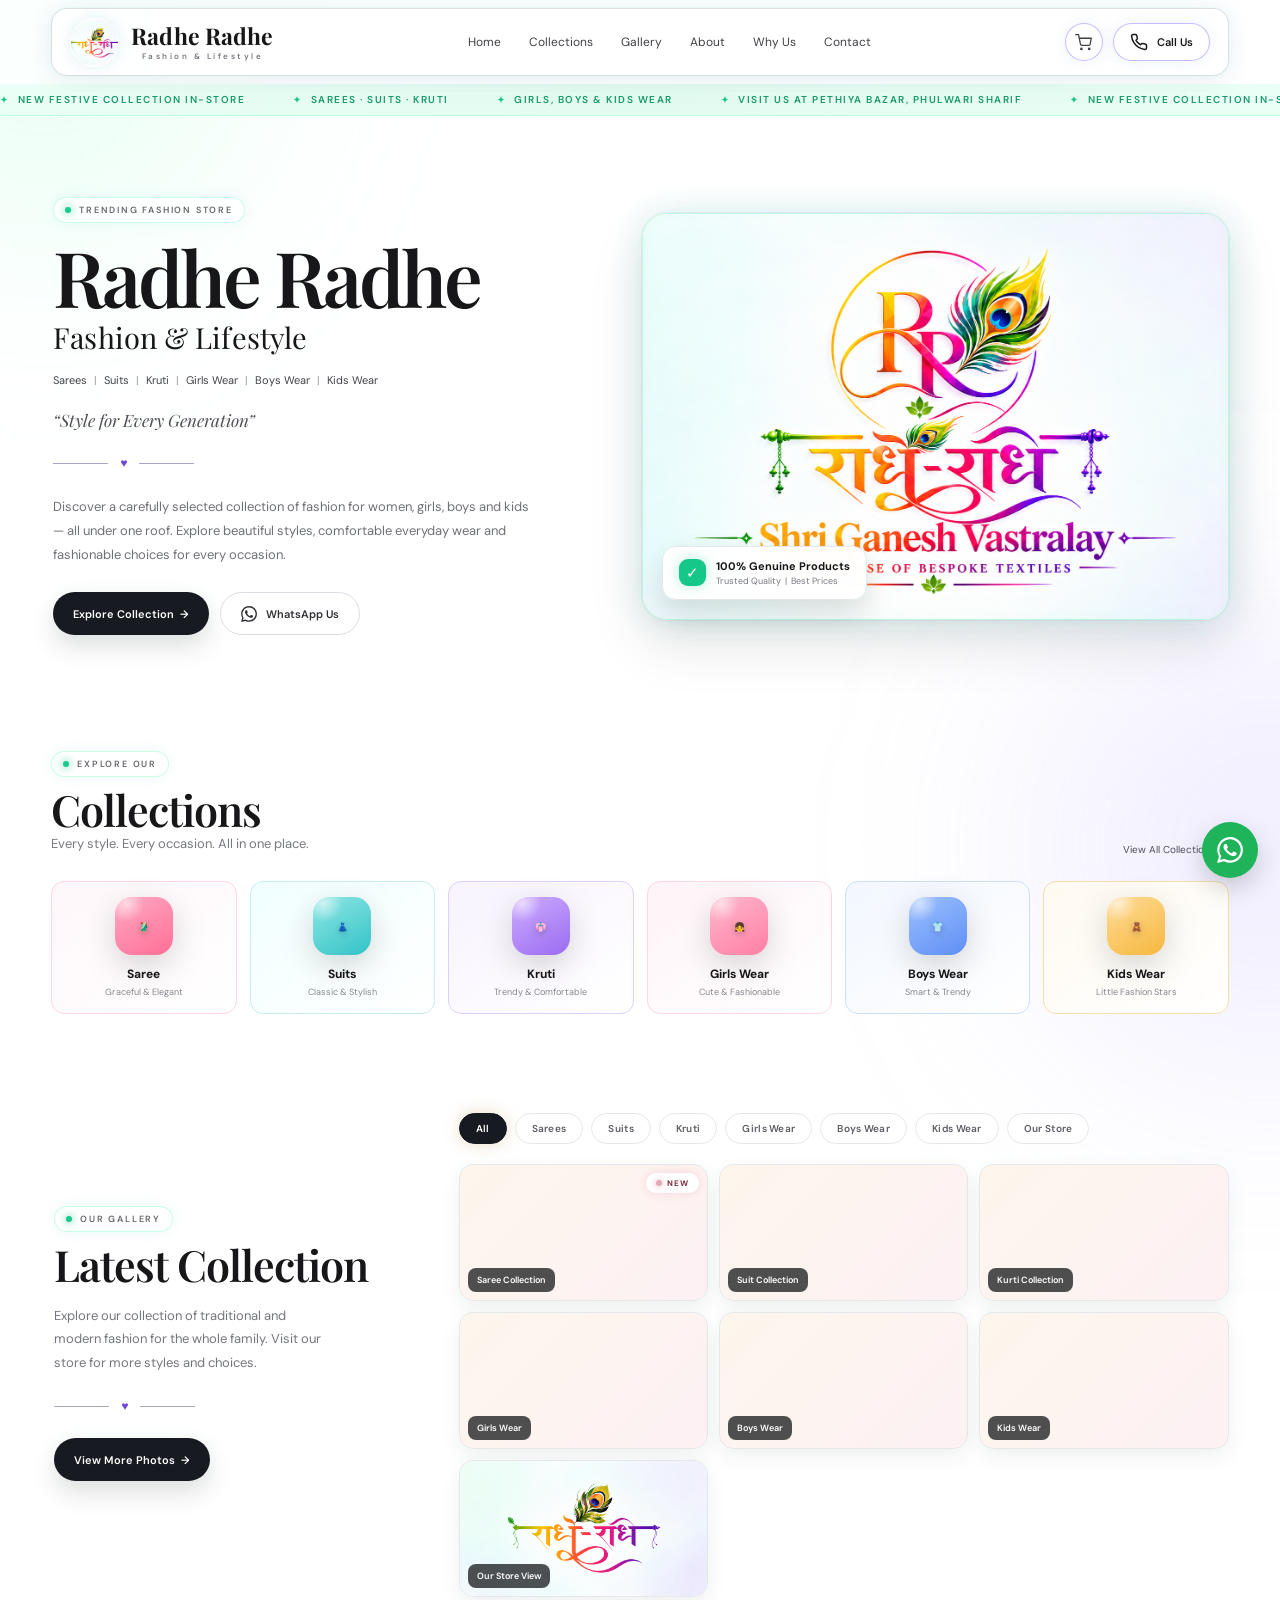
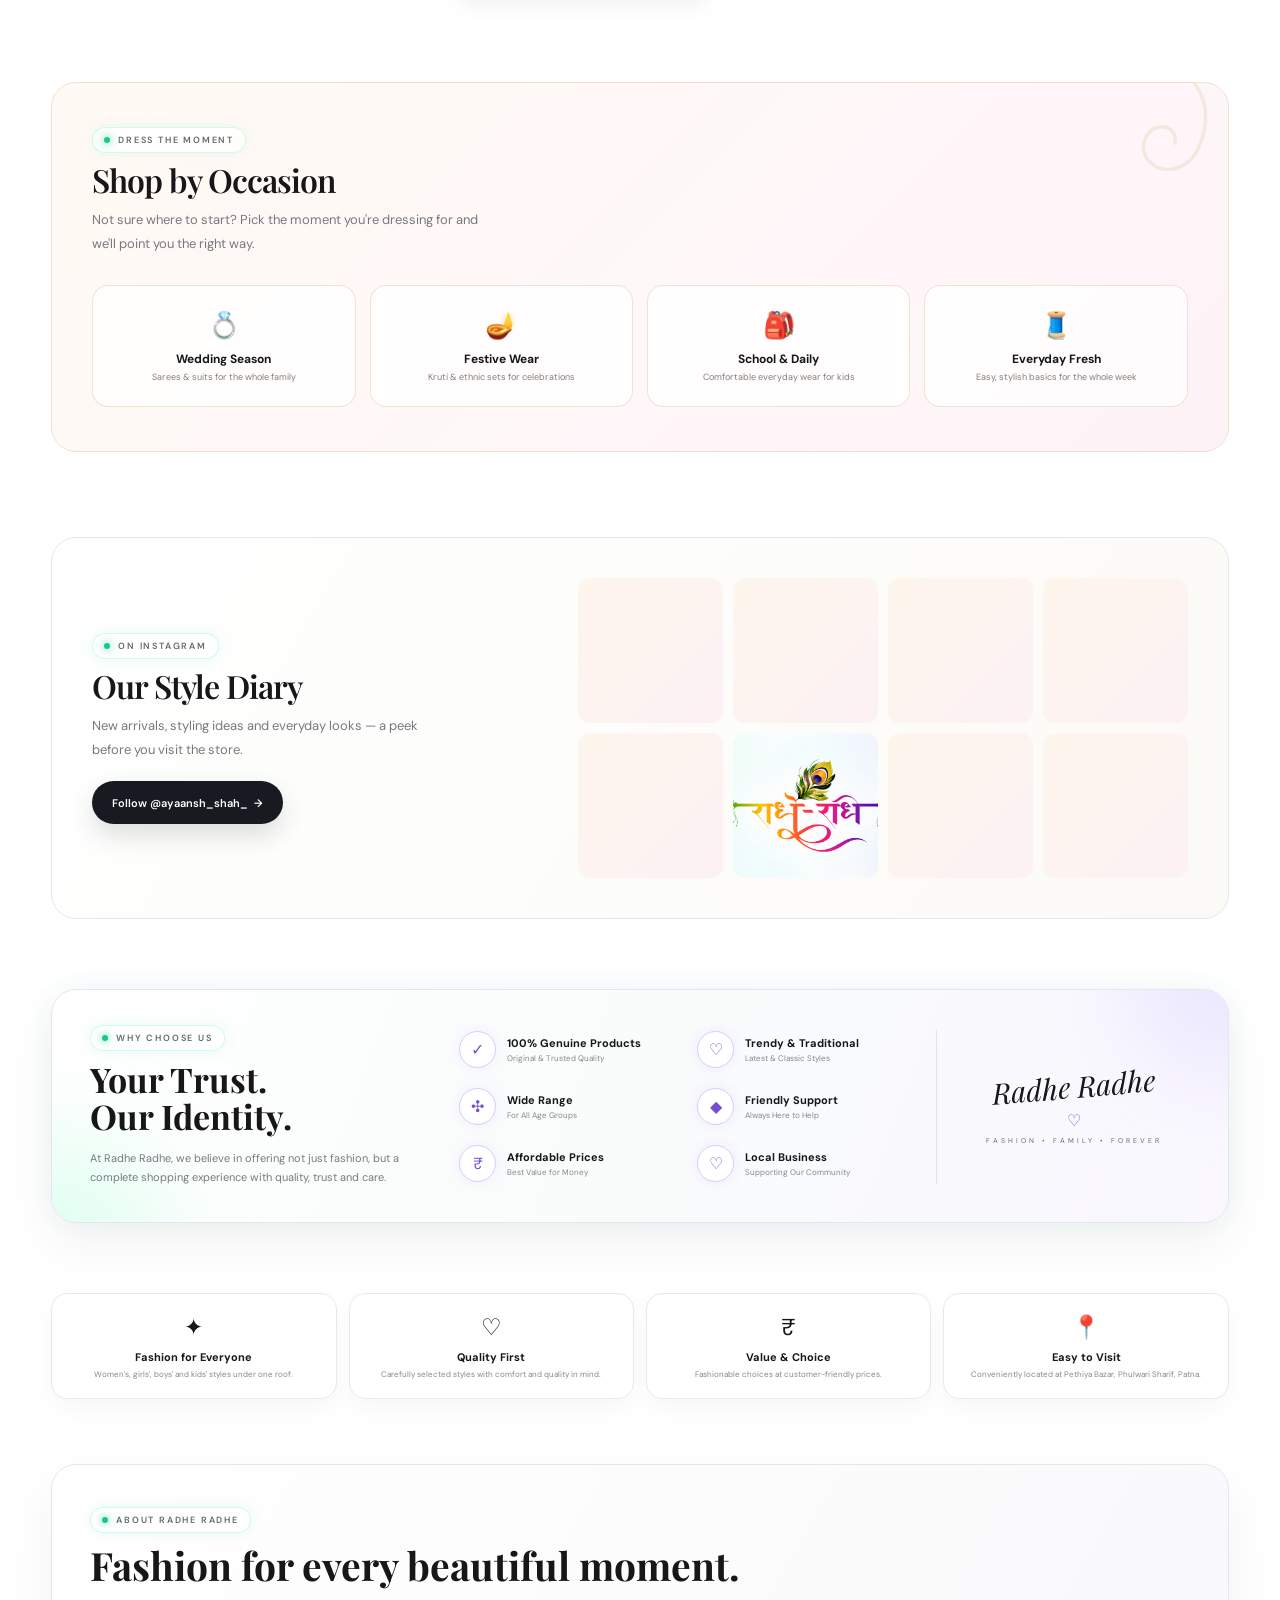
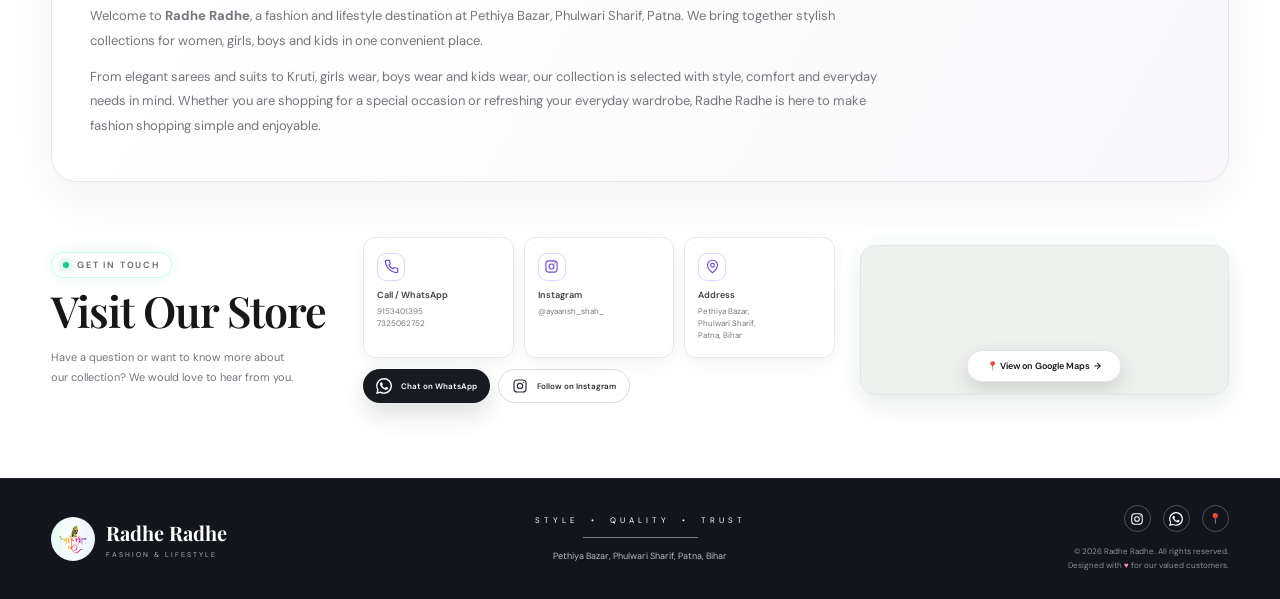
==== commit c0bf185f: "Update index.html" ====
--- a/index.html
+++ b/index.html
@@ -3067,7 +3067,7 @@
         <div class="hero-frame">
 
             <img
-                src="sh.jpg"
+                src="shh.jpg"
                 alt="Radhe Radhe Fashion Store"
             >
 
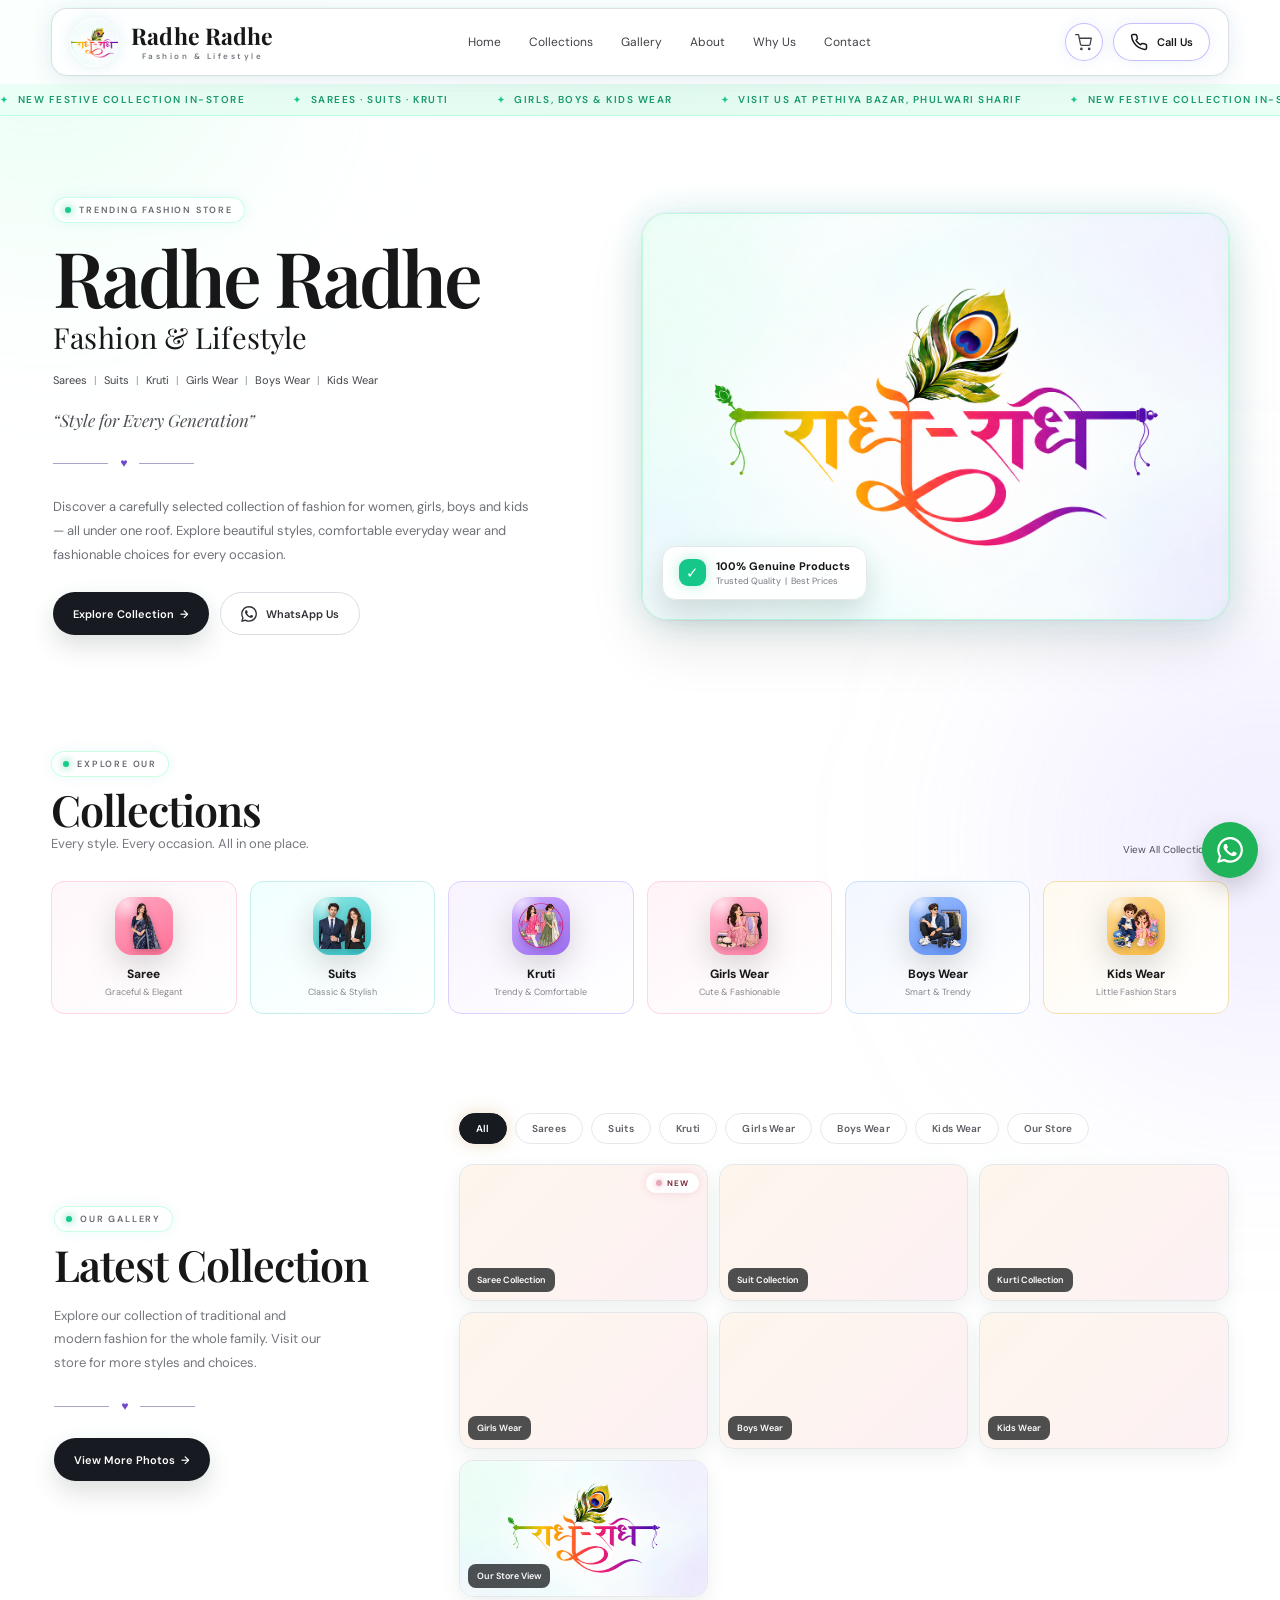
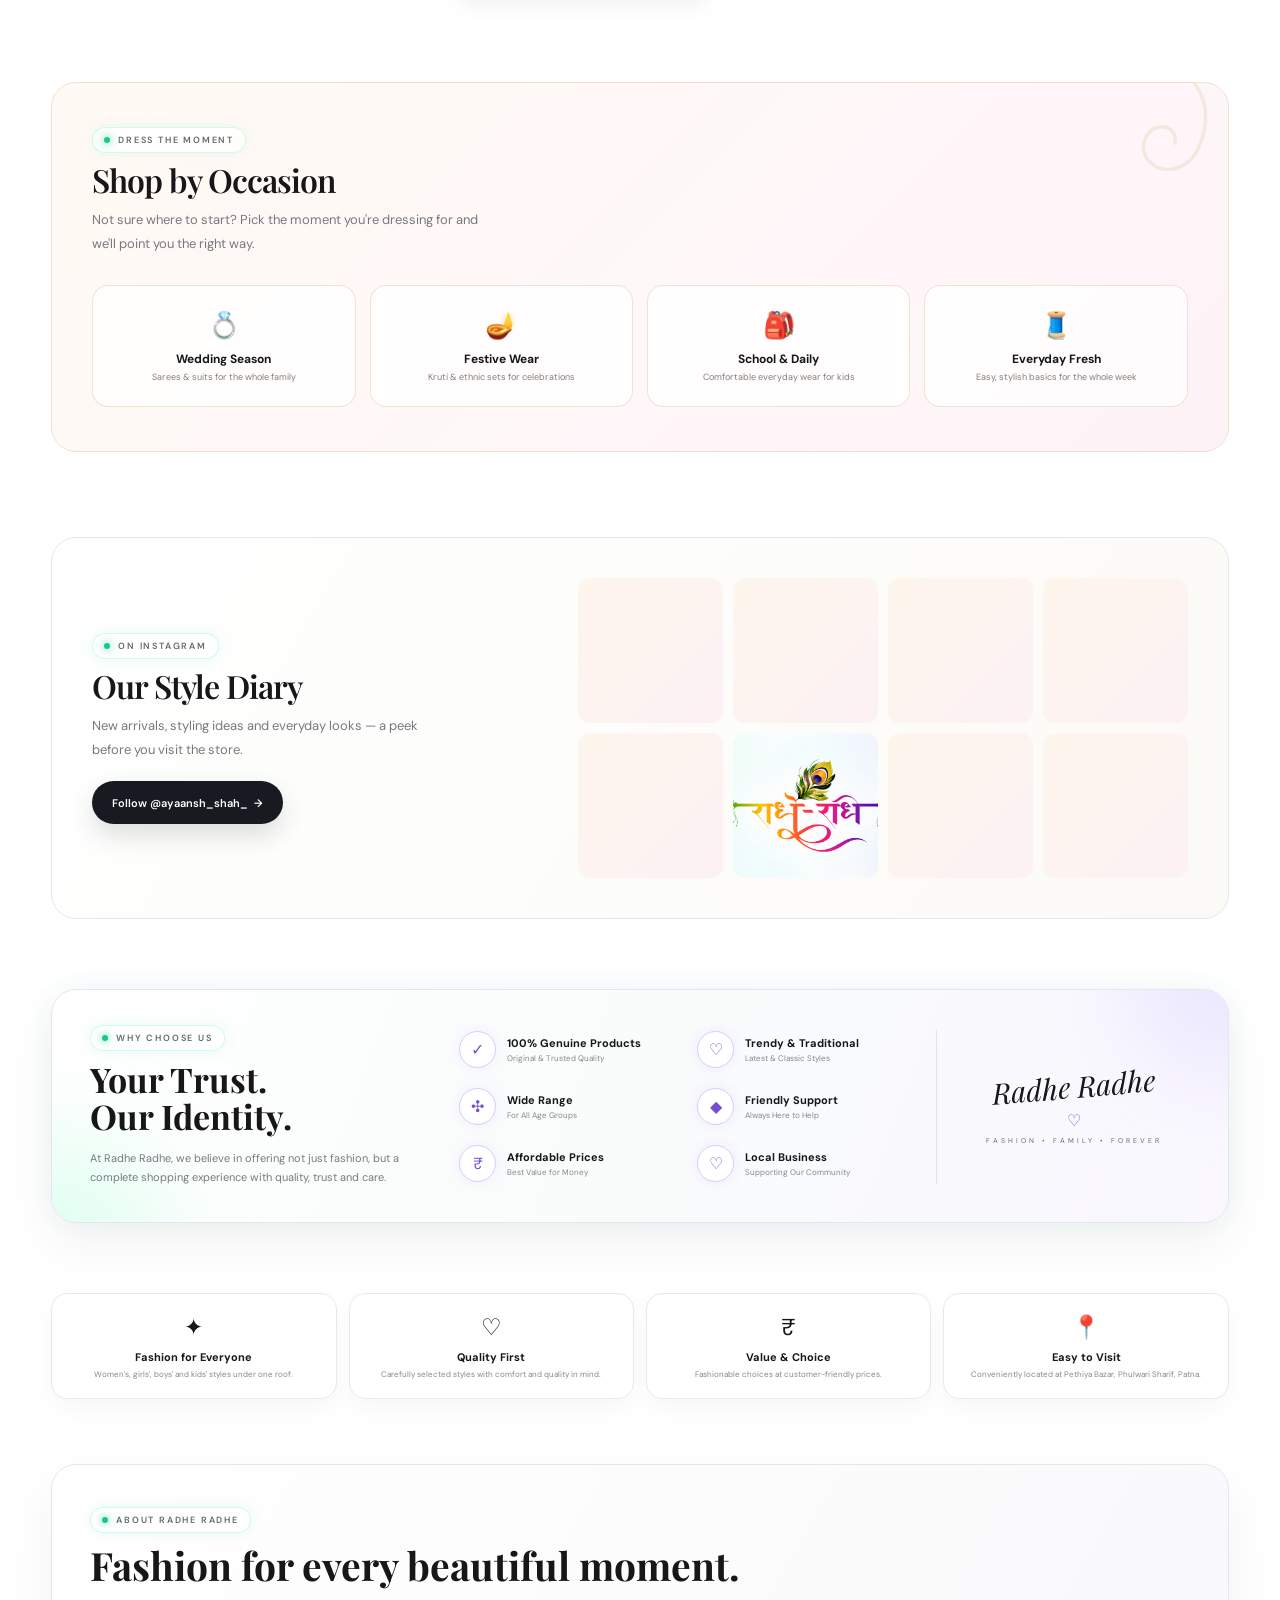
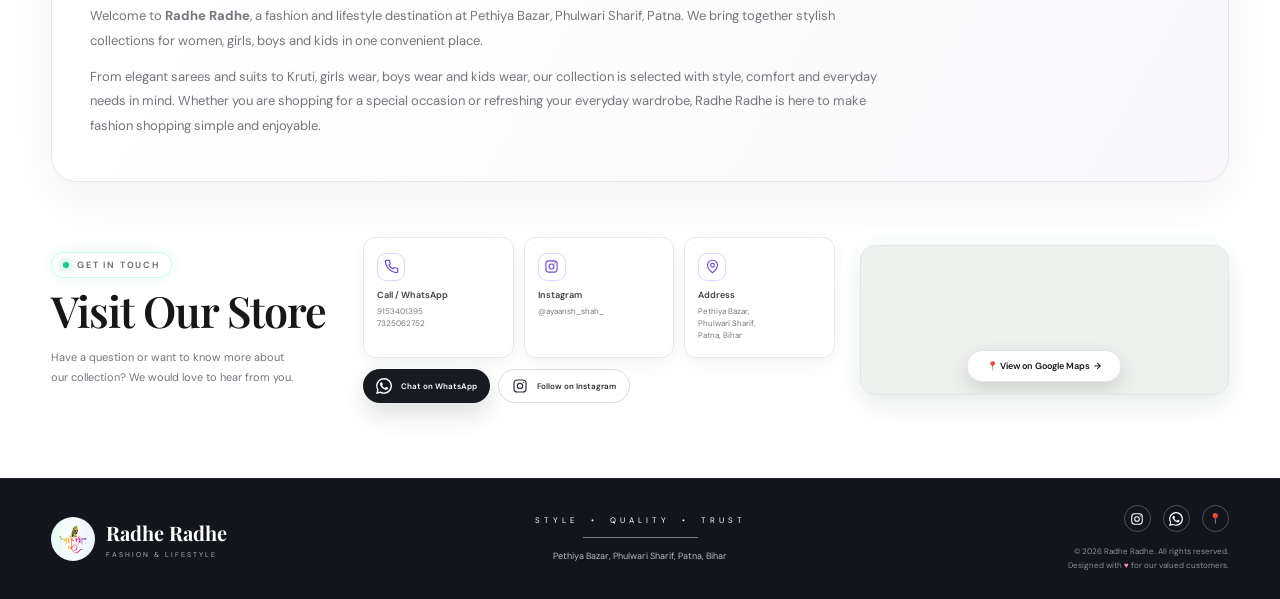
==== commit 79b207d2: "Add files via upload" ====
--- a/index.html
+++ b/index.html
@@ -753,7 +753,7 @@
 }
 
 .icon-png{
-    display:none;
+    display:block;
     position:relative;
     z-index:1;
     width:46px;
@@ -2842,6 +2842,10 @@
         min-height:78px !important;
     }
 }
+
+/* CATEGORY PNG FINAL FIX */
+.category-icon .icon-png{display:block;width:46px!important;height:46px!important;max-width:100%;max-height:100%;object-fit:contain;object-position:center;position:relative;z-index:2;}
+.category-icon .icon-emoji{display:none;}
 </style>
 </head>
 
@@ -3067,7 +3071,7 @@
         <div class="hero-frame">
 
             <img
-                src="shh.jpg"
+                src="sh.jpg"
                 alt="Radhe Radhe Fashion Store"
             >
 
@@ -4496,15 +4500,12 @@
 document.querySelectorAll('.category-icon').forEach(function(box){
     const pngIcon = box.querySelector('.icon-png');
     const emojiIcon = box.querySelector('.icon-emoji');
-    if(!pngIcon || !emojiIcon){ return; }
-
-    pngIcon.addEventListener('load', function(){
-        emojiIcon.style.display = 'none';
-        pngIcon.style.display = 'block';
-    });
-    pngIcon.addEventListener('error', function(){
-        pngIcon.style.display = 'none';
-    });
+    if(!pngIcon || !emojiIcon) return;
+    function showPng(){ pngIcon.style.display='block'; emojiIcon.style.display='none'; }
+    function showEmoji(){ pngIcon.style.display='none'; emojiIcon.style.display='inline-block'; }
+    pngIcon.addEventListener('load', showPng);
+    pngIcon.addEventListener('error', showEmoji);
+    if(pngIcon.complete){ pngIcon.naturalWidth > 0 ? showPng() : showEmoji(); }
 });
 
 /* Subtle one-time reveal-on-scroll for key content blocks */
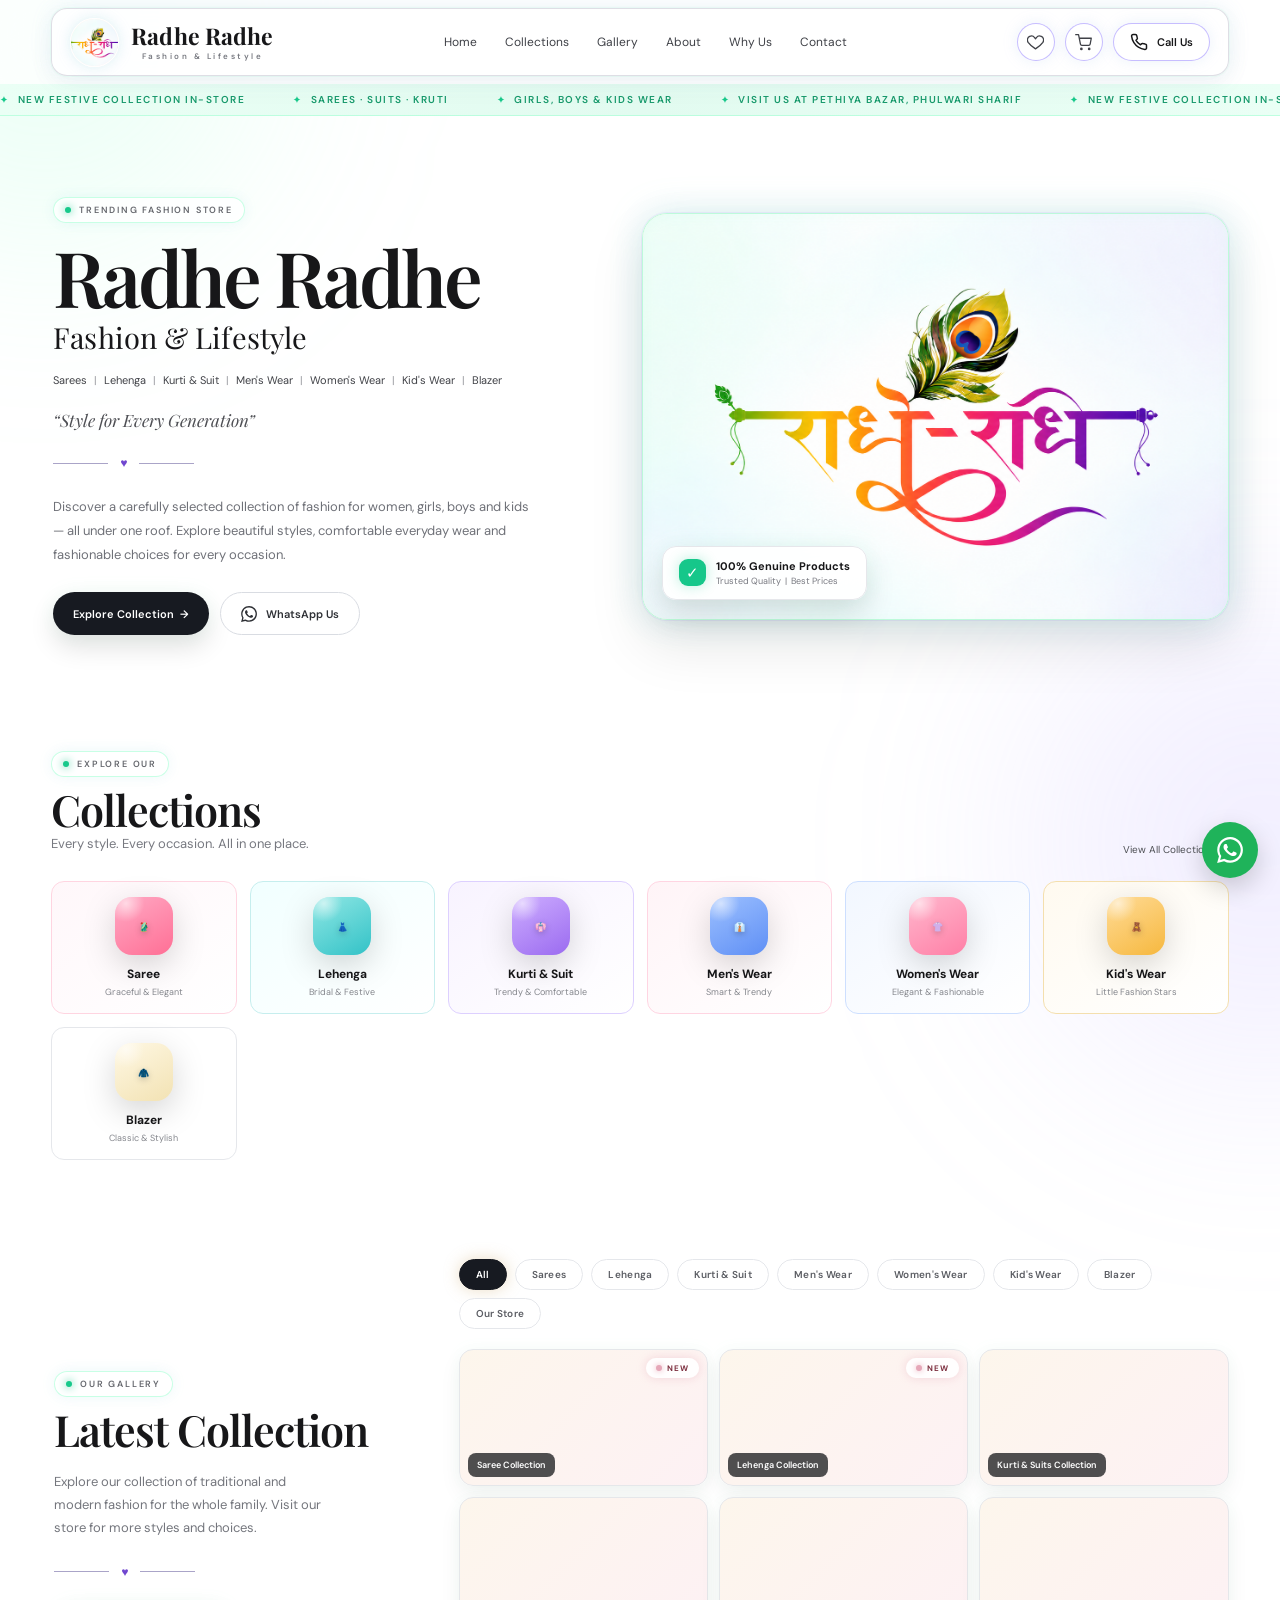
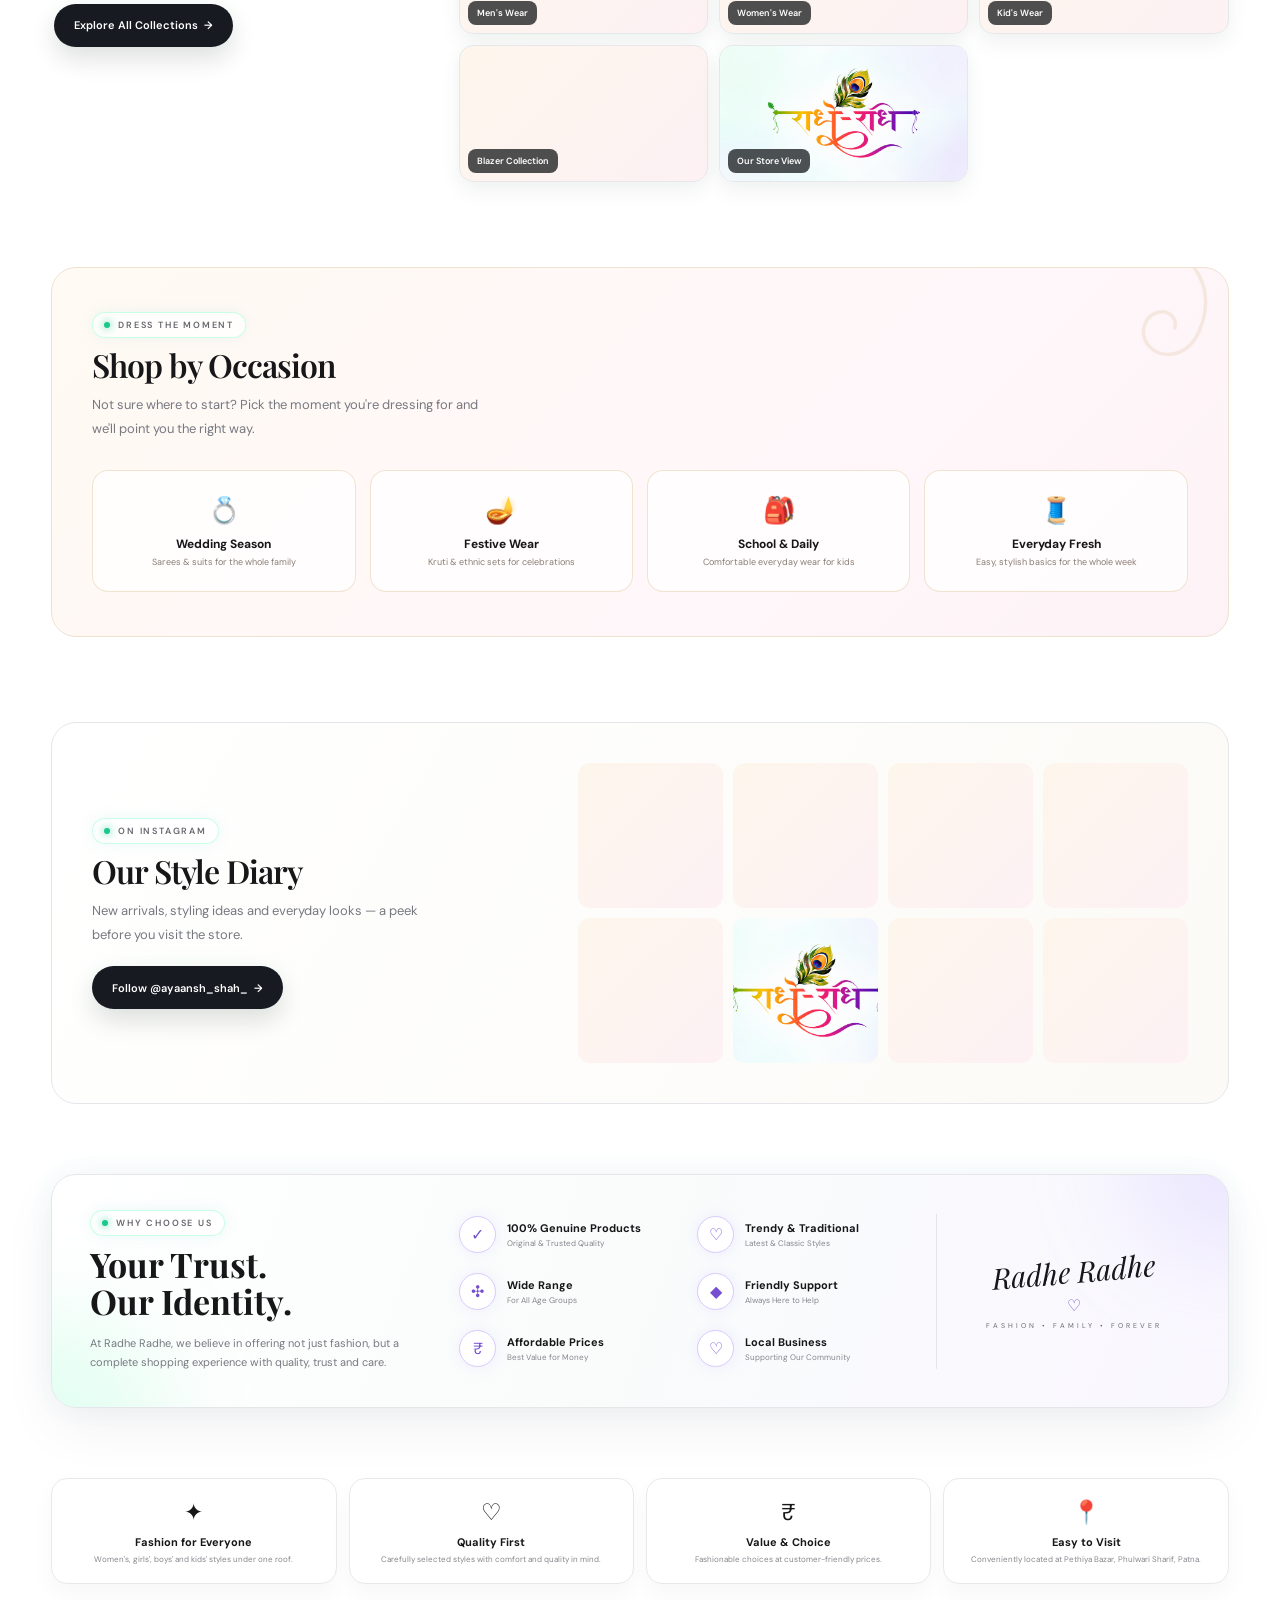
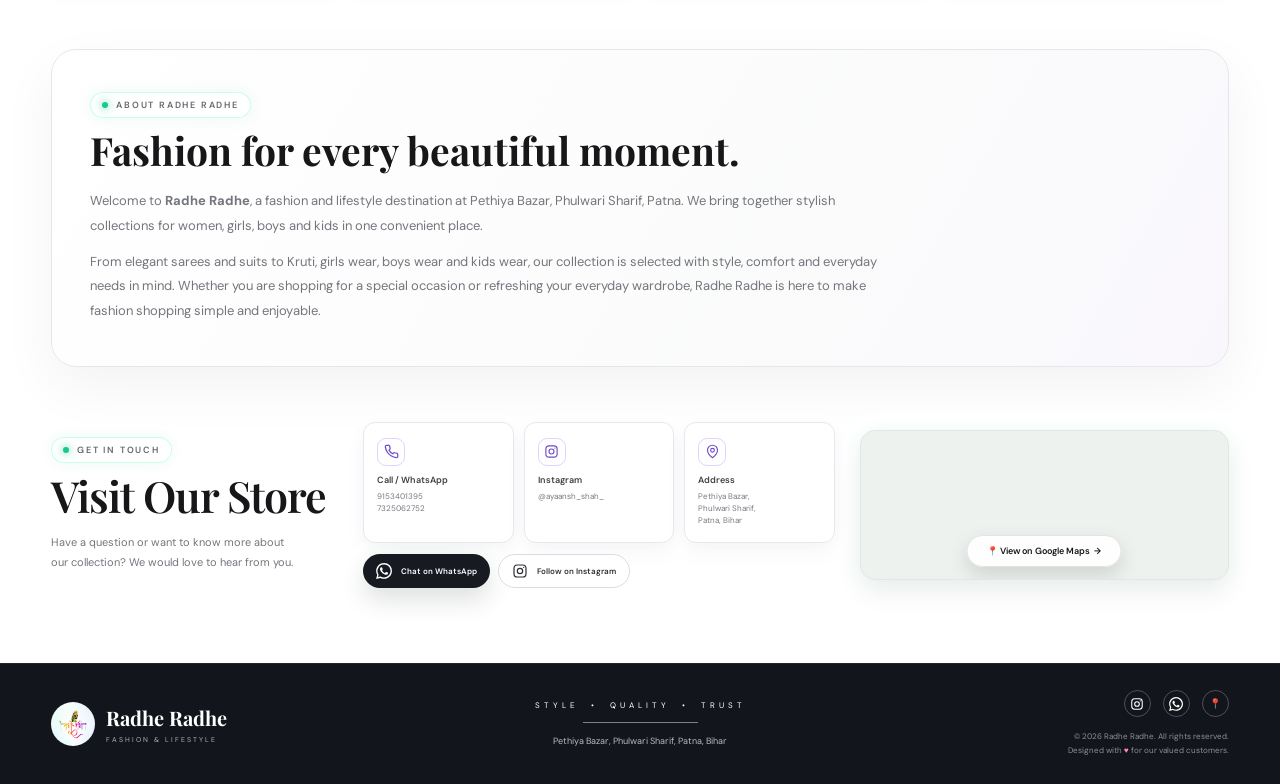
==== commit bfcbedb3: "Add files via upload" ====
--- a/index.html
+++ b/index.html
@@ -87,6 +87,9 @@
 
 button{
     font-family:inherit;
+    border:none;
+    background:none;
+    cursor:pointer;
 }
 
 /* ================================
@@ -753,7 +756,7 @@
 }
 
 .icon-png{
-    display:block;
+    display:none;
     position:relative;
     z-index:1;
     width:46px;
@@ -774,9 +777,10 @@
 .category:nth-child(1) .category-icon{ background:linear-gradient(150deg,#ffa9c4,#ff6f95); }
 .category:nth-child(2) .category-icon{ background:linear-gradient(150deg,#8fe7e4,#33c2c7); }
 .category:nth-child(3) .category-icon{ background:linear-gradient(150deg,#cdadff,#9b6bf0); }
-.category:nth-child(4) .category-icon{ background:linear-gradient(150deg,#ffb7cd,#ff7fa6); }
-.category:nth-child(5) .category-icon{ background:linear-gradient(150deg,#9cc0ff,#5f8ff5); }
+.category:nth-child(4) .category-icon{ background:linear-gradient(150deg,#9cc0ff,#5f8ff5); }
+.category:nth-child(5) .category-icon{ background:linear-gradient(150deg,#ffb7cd,#ff7fa6); }
 .category:nth-child(6) .category-icon{ background:linear-gradient(150deg,#ffdb96,#f6b83f); }
+.category:nth-child(7) .category-icon{ background:linear-gradient(150deg,#fff8e4,#f2e2b3); }
 
 .category strong{
     font-size:12px;
@@ -2016,22 +2020,77 @@
 
 .lightbox-head{
     display:flex;
-    align-items:flex-start;
+    align-items:center;
     justify-content:space-between;
-    gap:20px;
+    gap:10px;
     margin-bottom:20px;
 }
 
 .lightbox-head h3{
     font-family:"Playfair Display",serif;
-    font-size:27px;
+    font-size:21px;
 }
 
 .lightbox-head span{
     display:block;
-    margin-top:5px;
+    margin-top:3px;
     color:#85878d;
-    font-size:11px;
+    font-size:10px;
+}
+
+.lb-head-title{
+    flex:1;
+    min-width:0;
+}
+
+.lb-head-actions{
+    display:flex;
+    align-items:center;
+    gap:6px;
+    flex-shrink:0;
+}
+
+.lb-head-btn{
+    position:relative;
+    flex-shrink:0;
+    width:30px;
+    height:30px;
+    display:flex;
+    align-items:center;
+    justify-content:center;
+    border-radius:50%;
+    border:1px solid #e5e6e9;
+    background:#fff;
+    color:#3f4147;
+    cursor:pointer;
+    transition:.25s;
+}
+
+.lb-head-btn:hover{
+    border-color:#c9a15e;
+    box-shadow:0 0 14px rgba(201,161,94,.32);
+}
+
+.lb-head-btn svg{
+    width:14px;
+    height:14px;
+}
+
+.lb-head-btn .cart-badge{
+    top:-5px;
+    right:-6px;
+}
+
+.lightbox-panel:not(.is-shop) #lightbox-filter-btn{
+    display:none;
+}
+
+.lightbox-panel.single-mode #lightbox-filter-btn{
+    display:none;
+}
+
+.lightbox-panel.single-mode #filter-dropdown{
+    display:none !important;
 }
 
 .lightbox-close{
@@ -2059,6 +2118,89 @@
     gap:11px;
 }
 
+/* ================================
+   FILTER DROPDOWN (subcategories)
+   Small popover attached directly to
+   the filter icon — 2 columns only,
+   cream/butter badges, png + name
+   (no emoji), same size as the
+   bottom category-switch badges.
+================================ */
+.lb-filter-wrap{
+    position:relative;
+}
+
+.filter-dropdown{
+    display:none;
+    position:absolute;
+    top:calc(100% + 10px);
+    right:0;
+    z-index:30;
+    grid-template-columns:repeat(2,1fr);
+    gap:10px 8px;
+    width:120px;
+    padding:10px;
+    background:#fff;
+    border-radius:14px;
+    box-shadow:0 16px 34px -8px rgba(0,0,0,.24), 0 0 0 1px rgba(0,0,0,.04);
+}
+
+.filter-dropdown.open{
+    display:grid;
+}
+
+.filter-badge{
+    display:flex;
+    flex-direction:column;
+    align-items:center;
+    justify-content:center;
+    gap:5px;
+    padding:2px;
+    border:none;
+    background:transparent;
+    cursor:pointer;
+    text-align:center;
+}
+
+.filter-badge-icon{
+    width:34px;
+    height:34px;
+    display:flex;
+    align-items:center;
+    justify-content:center;
+    border-radius:11px;
+    background:linear-gradient(150deg,#fff8e4,#f2e2b3);
+    box-shadow:0 4px 10px rgba(201,161,94,.3), inset 0 0 0 1px rgba(201,161,94,.35);
+    transition:transform .25s ease;
+    position:relative;
+    overflow:hidden;
+}
+
+.filter-badge:hover .filter-badge-icon,
+.filter-badge.active .filter-badge-icon{
+    transform:translateY(-2px) scale(1.06);
+}
+
+.filter-badge.active .filter-badge-name{
+    color:#a9822f;
+}
+
+.filter-badge-icon img{
+    position:relative;
+    z-index:1;
+    width:20px;
+    height:20px;
+    object-fit:contain;
+    filter:drop-shadow(0 2px 3px rgba(0,0,0,.2));
+}
+
+.filter-badge-name{
+    font-size:9px;
+    font-weight:600;
+    line-height:1.2;
+    color:#3f4147;
+}
+
 .lb-tile{
     position:relative;
     border-radius:13px;
@@ -2210,6 +2352,7 @@
 }
 
 .product-card-img{
+    position:relative;
     display:block;
     width:100%;
     aspect-ratio:3/4;
@@ -2217,6 +2360,77 @@
     background:linear-gradient(135deg,#fdf6ec 0%, #fdf1f4 100%);
 }
 
+.product-card-tags{
+    position:absolute;
+    top:8px;
+    left:8px;
+    z-index:2;
+    display:flex;
+    flex-direction:column;
+    gap:4px;
+}
+
+.product-card-tag{
+    padding:3px 8px;
+    border-radius:20px;
+    font-size:8.5px;
+    font-weight:700;
+    letter-spacing:.3px;
+    text-transform:uppercase;
+    color:#fff;
+    box-shadow:0 3px 8px rgba(0,0,0,.18);
+    white-space:nowrap;
+}
+
+.product-card-tag.tag-bestseller{
+    background:linear-gradient(120deg,#f6b83f,#e0932a);
+}
+
+.product-card-tag.tag-newarrival{
+    background:linear-gradient(120deg,var(--mint2),#0fa876);
+}
+
+.pc-fav{
+    position:absolute;
+    top:8px;
+    right:8px;
+    z-index:2;
+    width:28px;
+    height:28px;
+    display:flex;
+    align-items:center;
+    justify-content:center;
+    border:none;
+    border-radius:50%;
+    background:rgba(255,255,255,.88);
+    backdrop-filter:blur(4px);
+    color:#3f4147;
+    cursor:pointer;
+    box-shadow:0 2px 8px rgba(0,0,0,.16);
+    transition:.2s ease;
+}
+
+.pc-fav:hover{
+    transform:scale(1.08);
+}
+
+.pc-fav svg{
+    width:15px;
+    height:15px;
+    fill:none;
+    stroke:currentColor;
+    stroke-width:1.8;
+}
+
+.pc-fav.active{
+    color:#e0446b;
+}
+
+.pc-fav.active svg{
+    fill:#e0446b;
+    stroke:#e0446b;
+}
+
 .product-card-img img{
     display:block;
     width:100%;
@@ -2238,7 +2452,7 @@
 .product-card-price{
     font-size:13px;
     font-weight:700;
-    color:#7d2f3f;
+    color:var(--mint2);
     margin-bottom:10px;
 }
 
@@ -2268,9 +2482,9 @@
 }
 
 .pc-btn.pc-buy{
-    background:#7d2f3f;
+    background:var(--mint2);
     color:#fff;
-    border-color:#7d2f3f;
+    border-color:var(--mint2);
 }
 
 /* ================================
@@ -2281,6 +2495,170 @@
     display:none;
     margin-top:18px;
     text-align:center;
+}
+
+.lb-suggestions{
+    display:none;
+    margin-top:28px;
+    padding-top:20px;
+    border-top:1px solid #eceef1;
+    text-align:left;
+}
+
+/* ================================
+   FEEDBACK ANIMATIONS
+   (Add to Cart / Favorite toggle)
+================================ */
+@keyframes pc-fav-pop{
+    0%{ transform:scale(1); }
+    45%{ transform:scale(1.4); }
+    100%{ transform:scale(1); }
+}
+
+.pc-fav.pop{
+    animation:pc-fav-pop .4s ease;
+}
+
+@keyframes pc-add-success{
+    0%{ background:#fff; color:#3f4147; border-color:#e5e6e9; }
+    35%{ background:var(--mint2); color:#fff; border-color:var(--mint2); transform:scale(1.04); }
+    100%{ background:#fff; color:#3f4147; border-color:#e5e6e9; transform:scale(1); }
+}
+
+.pc-btn.pc-add.added{
+    animation:pc-add-success .6s ease;
+}
+
+@keyframes badge-bump{
+    0%{ transform:scale(1); }
+    50%{ transform:scale(1.45); }
+    100%{ transform:scale(1); }
+}
+
+.cart-badge.bump{
+    animation:badge-bump .35s ease;
+}
+
+#rr-toast{
+    position:fixed;
+    left:50%;
+    bottom:26px;
+    transform:translateX(-50%) translateY(16px);
+    background:#171a21;
+    color:#fff;
+    padding:11px 22px;
+    border-radius:50px;
+    font-size:12px;
+    font-weight:600;
+    letter-spacing:.2px;
+    opacity:0;
+    pointer-events:none;
+    z-index:99999;
+    transition:opacity .25s ease, transform .25s ease;
+    box-shadow:0 14px 30px rgba(0,0,0,.28);
+    display:flex;
+    align-items:center;
+    gap:7px;
+    white-space:nowrap;
+}
+
+#rr-toast.show{
+    opacity:1;
+    transform:translateX(-50%) translateY(0);
+}
+
+/* ================================
+   BOTTOM "ALL CATEGORIES" SWITCH
+   Shown at the bottom of every open
+   collection — one scrollable row,
+   cream/butter badges so PNG icons
+   pop with a premium look.
+================================ */
+.lb-cat-switch{
+    display:flex;
+    align-items:flex-start;
+    gap:10px;
+    margin-top:14px;
+    padding:10px 2px 2px;
+    border-top:1px solid #eceef1;
+    overflow-x:auto;
+    scrollbar-width:none;
+}
+
+.lb-cat-switch::-webkit-scrollbar{
+    display:none;
+}
+
+.lb-cat-switch-item{
+    display:flex;
+    flex-direction:column;
+    align-items:center;
+    gap:5px;
+    flex:0 0 auto;
+    width:50px;
+    border:none;
+    background:transparent;
+    cursor:pointer;
+    text-align:center;
+}
+
+.lb-cat-switch-icon{
+    width:34px;
+    height:34px;
+    border-radius:11px;
+    display:flex;
+    align-items:center;
+    justify-content:center;
+    background:linear-gradient(150deg,#fff8e4,#f2e2b3);
+    box-shadow:0 4px 10px rgba(201,161,94,.3), inset 0 0 0 1px rgba(201,161,94,.35);
+    transition:transform .25s ease;
+    position:relative;
+    overflow:hidden;
+}
+
+.lb-cat-switch-item:hover .lb-cat-switch-icon,
+.lb-cat-switch-item.active .lb-cat-switch-icon{
+    transform:translateY(-2px) scale(1.06);
+}
+
+.lb-cat-switch-icon img{
+    width:20px;
+    height:20px;
+    object-fit:contain;
+    filter:drop-shadow(0 2px 3px rgba(0,0,0,.2));
+}
+
+.lb-cat-switch-icon .emoji-fallback{
+    font-size:16px;
+    line-height:1;
+}
+
+.lb-cat-switch-name{
+    font-size:9px;
+    font-weight:600;
+    line-height:1.2;
+    color:#3f4147;
+}
+
+.lb-cat-switch-item.active .lb-cat-switch-name{
+    color:#a9822f;
+}
+
+.lb-suggestions h5{
+    font-family:"Playfair Display",serif;
+    font-size:15px;
+    margin-bottom:12px;
+    text-align:center;
+}
+
+.lb-suggestions-grid{
+    display:grid;
+    grid-template-columns:repeat(2,1fr);
+    gap:12px;
+}
+
+@media(min-width:560px){
+    .lb-suggestions-grid{ grid-template-columns:repeat(3,1fr); }
 }
 
 .lightbox-panel.showing-product .lb-product-info{
@@ -2553,7 +2931,7 @@
     z-index:2;
     flex-shrink:0;
     margin-bottom:0;
-    padding:20px 24px 16px;
+    padding:12px 20px 10px;
     background:#fff;
     border-bottom:1px solid #eceef1;
 }
@@ -2635,7 +3013,7 @@
     .lightbox-grid{ grid-template-columns:repeat(2,1fr); }
     .lightbox-panel{ padding:24px 18px 26px; }
     .lb-nav{ width:32px; height:32px; font-size:16px; }
-    #lightbox-panel .lightbox-head{ padding:16px 18px 14px; }
+    #lightbox-panel .lightbox-head{ padding:10px 16px 9px; }
     #lightbox-panel .lightbox-grid{ padding:16px 18px 24px; }
     #lightbox-panel .lightbox-single{ padding:18px 18px 24px; }
 }
@@ -2842,10 +3220,6 @@
         min-height:78px !important;
     }
 }
-
-/* CATEGORY PNG FINAL FIX */
-.category-icon .icon-png{display:block;width:46px!important;height:46px!important;max-width:100%;max-height:100%;object-fit:contain;object-position:center;position:relative;z-index:2;}
-.category-icon .icon-emoji{display:none;}
 </style>
 </head>
 
@@ -2901,6 +3275,13 @@
     </div>
 
     <div class="nav-actions">
+
+        <button class="cart-btn" id="fav-btn" type="button" aria-label="View favorites">
+            <svg viewBox="0 0 24 24" fill="none" stroke="currentColor" stroke-width="1.8" stroke-linecap="round" stroke-linejoin="round" aria-hidden="true">
+                <path d="M12 21s-7.5-4.87-10.4-9.1C-.3 8.6.6 4.9 3.8 3.4c2.6-1.2 5.4-.4 6.9 1.6l1.3 1.7 1.3-1.7c1.5-2 4.3-2.8 6.9-1.6 3.2 1.5 4.1 5.2 2.2 8.5C19.5 16.13 12 21 12 21z"/>
+            </svg>
+            <span class="cart-badge hidden" id="fav-badge">0</span>
+        </button>
 
         <button class="cart-btn" id="cart-btn" type="button" aria-label="View cart">
             <svg viewBox="0 0 24 24" fill="none" stroke="currentColor" stroke-width="1.8" stroke-linecap="round" stroke-linejoin="round" aria-hidden="true">
@@ -2989,11 +3370,12 @@
         <div class="hero-categories">
 
             <button class="hero-cat-btn" data-filter="saree">Sarees</button>
-            <button class="hero-cat-btn" data-filter="suit">Suits</button>
-            <button class="hero-cat-btn" data-filter="kurti">Kruti</button>
-            <button class="hero-cat-btn" data-filter="girls">Girls Wear</button>
-            <button class="hero-cat-btn" data-filter="boys">Boys Wear</button>
-            <button class="hero-cat-btn" data-filter="kids">Kids Wear</button>
+            <button class="hero-cat-btn" data-filter="lehenga">Lehenga</button>
+            <button class="hero-cat-btn" data-filter="kurti">Kurti & Suit</button>
+            <button class="hero-cat-btn" data-filter="boys">Men's Wear</button>
+            <button class="hero-cat-btn" data-filter="girls">Women's Wear</button>
+            <button class="hero-cat-btn" data-filter="kids">Kid's Wear</button>
+            <button class="hero-cat-btn" data-filter="suit">Blazer</button>
 
         </div>
 
@@ -3163,16 +3545,16 @@
         <a href="#gallery" class="category">
 
             <div class="category-icon">
-                <img src="b.png" alt="" class="icon-png">
+                <img src="g.png" alt="" class="icon-png">
                 <span class="icon-emoji">👗</span>
             </div>
 
             <strong>
-                Suits
+                Lehenga
             </strong>
 
             <span>
-                Classic & Stylish
+                Bridal & Festive
             </span>
 
         </a>
@@ -3186,7 +3568,7 @@
             </div>
 
             <strong>
-                Kruti
+                Kurti &amp; Suit
             </strong>
 
             <span>
@@ -3199,34 +3581,34 @@
         <a href="#gallery" class="category">
 
             <div class="category-icon">
-                <img src="d.png" alt="" class="icon-png">
-                <span class="icon-emoji">👧</span>
+                <img src="e.png" alt="" class="icon-png">
+                <span class="icon-emoji">👔</span>
             </div>
 
             <strong>
-                Girls Wear
-            </strong>
-
-            <span>
-                Cute & Fashionable
-            </span>
-
-        </a>
-
-
-        <a href="#gallery" class="category">
-
-            <div class="category-icon">
-                <img src="e.png" alt="" class="icon-png">
-                <span class="icon-emoji">👕</span>
-            </div>
-
-            <strong>
-                Boys Wear
+                Men's Wear
             </strong>
 
             <span>
                 Smart & Trendy
+            </span>
+
+        </a>
+
+
+        <a href="#gallery" class="category">
+
+            <div class="category-icon">
+                <img src="d.png" alt="" class="icon-png">
+                <span class="icon-emoji">👚</span>
+            </div>
+
+            <strong>
+                Women's Wear
+            </strong>
+
+            <span>
+                Elegant & Fashionable
             </span>
 
         </a>
@@ -3240,11 +3622,29 @@
             </div>
 
             <strong>
-                Kids Wear
+                Kid's Wear
             </strong>
 
             <span>
                 Little Fashion Stars
+            </span>
+
+        </a>
+
+
+        <a href="#gallery" class="category">
+
+            <div class="category-icon">
+                <img src="b.png" alt="" class="icon-png">
+                <span class="icon-emoji">🧥</span>
+            </div>
+
+            <strong>
+                Blazer
+            </strong>
+
+            <span>
+                Classic & Stylish
             </span>
 
         </a>
@@ -3285,12 +3685,13 @@
                 <span>♥</span>
             </div>
 
-            <a
-                href="#contact"
+            <button
+                type="button"
+                id="view-all-collections-btn"
                 class="btn btn-primary"
             >
-                View More Photos&nbsp; →
-            </a>
+                Explore All Collections&nbsp; →
+            </button>
 
         </div>
 
@@ -3300,11 +3701,12 @@
             <div class="gallery-tabs" role="tablist" aria-label="Filter gallery by category">
                 <button class="gallery-tab active" data-filter="all">All</button>
                 <button class="gallery-tab" data-filter="saree">Sarees</button>
-                <button class="gallery-tab" data-filter="suit">Suits</button>
-                <button class="gallery-tab" data-filter="kurti">Kruti</button>
-                <button class="gallery-tab" data-filter="girls">Girls Wear</button>
-                <button class="gallery-tab" data-filter="boys">Boys Wear</button>
-                <button class="gallery-tab" data-filter="kids">Kids Wear</button>
+                <button class="gallery-tab" data-filter="lehenga">Lehenga</button>
+                <button class="gallery-tab" data-filter="kurti">Kurti &amp; Suit</button>
+                <button class="gallery-tab" data-filter="boys">Men's Wear</button>
+                <button class="gallery-tab" data-filter="girls">Women's Wear</button>
+                <button class="gallery-tab" data-filter="kids">Kid's Wear</button>
+                <button class="gallery-tab" data-filter="suit">Blazer</button>
                 <button class="gallery-tab" data-filter="store">Our Store</button>
             </div>
 
@@ -3329,86 +3731,105 @@
             </div>
 
 
-            <div class="gallery-item" data-category="suit" tabindex="0" role="button" aria-label="View full Suit collection">
+            <div class="gallery-item" data-category="lehenga" tabindex="0" role="button" aria-label="View full Lehenga collection">
 
                 <img
                     src="3.jpg"
-                    alt="Radhe Radhe Suit Collection"
+                    alt="Radhe Radhe Lehenga Collection"
                     loading="lazy"
                 >
 
+                <div class="gallery-new">New</div>
+
                 <div class="gallery-view">View Collection</div>
 
                 <div class="gallery-label">
-                    Suit Collection
+                    Lehenga Collection
                 </div>
 
             </div>
 
 
-            <div class="gallery-item" data-category="kurti" tabindex="0" role="button" aria-label="View full Kurti collection">
+            <div class="gallery-item" data-category="kurti" tabindex="0" role="button" aria-label="View full Kurti and Suit collection">
 
                 <img
                     src="7.jpg"
-                    alt="Radhe Radhe Kurti Collection"
+                    alt="Radhe Radhe Kurti and Suit Collection"
                     loading="lazy"
                 >
 
                 <div class="gallery-view">View Collection</div>
 
                 <div class="gallery-label">
-                    Kurti Collection
+                    Kurti &amp; Suits Collection
                 </div>
 
             </div>
 
 
-            <div class="gallery-item" data-category="girls" tabindex="0" role="button" aria-label="View full Girls Wear collection">
+            <div class="gallery-item" data-category="boys" tabindex="0" role="button" aria-label="View full Men's Wear collection">
+
+                <img
+                    src="5.jpg"
+                    alt="Radhe Radhe Men's Wear"
+                    loading="lazy"
+                >
+
+                <div class="gallery-view">View Collection</div>
+
+                <div class="gallery-label">
+                    Men's Wear
+                </div>
+
+            </div>
+
+
+            <div class="gallery-item" data-category="girls" tabindex="0" role="button" aria-label="View full Women's Wear collection">
 
                 <img
                     src="4.jpg"
-                    alt="Radhe Radhe Girls Wear"
+                    alt="Radhe Radhe Women's Wear"
                     loading="lazy"
                 >
 
                 <div class="gallery-view">View Collection</div>
 
                 <div class="gallery-label">
-                    Girls Wear
+                    Women's Wear
                 </div>
 
             </div>
 
 
-            <div class="gallery-item" data-category="boys" tabindex="0" role="button" aria-label="View full Boys Wear collection">
+            <div class="gallery-item" data-category="kids" tabindex="0" role="button" aria-label="View full Kid's Wear collection">
 
                 <img
-                    src="5.jpg"
-                    alt="Radhe Radhe Boys Wear"
+                    src="6.jpg"
+                    alt="Radhe Radhe Kid's Wear"
                     loading="lazy"
                 >
 
                 <div class="gallery-view">View Collection</div>
 
                 <div class="gallery-label">
-                    Boys Wear
+                    Kid's Wear
                 </div>
 
             </div>
 
 
-            <div class="gallery-item" data-category="kids" tabindex="0" role="button" aria-label="View full Kids Wear collection">
+            <div class="gallery-item" data-category="suit" tabindex="0" role="button" aria-label="View full Blazer collection">
 
                 <img
-                    src="6.jpg"
-                    alt="Radhe Radhe Kids Wear"
+                    src="3.jpg"
+                    alt="Radhe Radhe Blazer Collection"
                     loading="lazy"
                 >
 
                 <div class="gallery-view">View Collection</div>
 
                 <div class="gallery-label">
-                    Kids Wear
+                    Blazer Collection
                 </div>
 
             </div>
@@ -4372,11 +4793,35 @@
 <div class="lightbox-overlay" id="lightbox">
     <div class="lightbox-panel" id="lightbox-panel">
         <div class="lightbox-head">
-            <div>
+            <button class="lb-head-btn" id="lightbox-home-btn" type="button" aria-label="Go to Home">
+                <svg viewBox="0 0 24 24" fill="none" stroke="currentColor" stroke-width="1.8" stroke-linecap="round" stroke-linejoin="round" aria-hidden="true">
+                    <path d="M3 11.5 12 4l9 7.5"/>
+                    <path d="M5.5 10v9a1 1 0 0 0 1 1H9.5v-6h5v6h3a1 1 0 0 0 1-1v-9"/>
+                </svg>
+            </button>
+            <div class="lb-head-title">
                 <h3 id="lightbox-title">Collection</h3>
                 <span id="lightbox-sub">Elegance draped in tradition</span>
             </div>
-            <button class="lightbox-close" id="lightbox-close" aria-label="Close">✕</button>
+            <div class="lb-head-actions">
+                <div class="lb-filter-wrap">
+                    <button class="lb-head-btn" id="lightbox-filter-btn" type="button" aria-label="Filter products">
+                        <svg viewBox="0 0 24 24" fill="none" stroke="currentColor" stroke-width="1.8" stroke-linecap="round" stroke-linejoin="round" aria-hidden="true">
+                            <path d="M4 5h16M7 12h10M10 19h4"/>
+                        </svg>
+                    </button>
+                    <div class="filter-dropdown" id="filter-dropdown"></div>
+                </div>
+                <button class="lb-head-btn" id="lightbox-cart-btn" type="button" aria-label="View cart">
+                    <svg viewBox="0 0 24 24" fill="none" stroke="currentColor" stroke-width="1.8" stroke-linecap="round" stroke-linejoin="round" aria-hidden="true">
+                        <circle cx="9" cy="21" r="1"/>
+                        <circle cx="20" cy="21" r="1"/>
+                        <path d="M1 1h4l2.68 13.39a2 2 0 0 0 2 1.61h9.72a2 2 0 0 0 2-1.61L23 6H6"/>
+                    </svg>
+                    <span class="cart-badge hidden" id="lb-cart-badge">0</span>
+                </button>
+                <button class="lightbox-close" id="lightbox-close" aria-label="Close">✕</button>
+            </div>
         </div>
         <div class="lightbox-grid" id="lightbox-grid"></div>
         <div class="lightbox-single" id="lightbox-single">
@@ -4407,8 +4852,15 @@
                     <button class="btn btn-light" id="lb-add-cart" type="button">Add to Cart</button>
                     <button class="btn btn-primary" id="lb-buy-now" type="button">Buy Now</button>
                 </div>
+
+                <div class="lb-suggestions" id="lb-suggestions">
+                    <h5>You May Also Like</h5>
+                    <div class="lb-suggestions-grid" id="lb-suggestions-grid"></div>
+                </div>
             </div>
         </div>
+
+        <div class="lb-cat-switch" id="lb-cat-switch"></div>
     </div>
 </div>
 
@@ -4445,6 +4897,20 @@
     </div>
 </div>
 
+<div class="lightbox-overlay" id="fav-overlay">
+    <div class="lightbox-panel" id="fav-panel">
+        <div class="lightbox-head">
+            <div>
+                <h3>Your Favorites</h3>
+                <span id="fav-sub">0 items</span>
+            </div>
+            <button class="lightbox-close" id="fav-close" aria-label="Close">✕</button>
+        </div>
+        <div class="lightbox-grid shop-grid" id="fav-grid"></div>
+        <div class="cart-empty" id="fav-empty" style="display:none;">No favorites yet — tap the ♡ on any item to save it here.</div>
+    </div>
+</div>
+
 <div class="lightbox-overlay" id="checkout-overlay">
     <div class="lightbox-panel panel-narrow" id="checkout-panel">
         <div class="lightbox-head">
@@ -4500,12 +4966,15 @@
 document.querySelectorAll('.category-icon').forEach(function(box){
     const pngIcon = box.querySelector('.icon-png');
     const emojiIcon = box.querySelector('.icon-emoji');
-    if(!pngIcon || !emojiIcon) return;
-    function showPng(){ pngIcon.style.display='block'; emojiIcon.style.display='none'; }
-    function showEmoji(){ pngIcon.style.display='none'; emojiIcon.style.display='inline-block'; }
-    pngIcon.addEventListener('load', showPng);
-    pngIcon.addEventListener('error', showEmoji);
-    if(pngIcon.complete){ pngIcon.naturalWidth > 0 ? showPng() : showEmoji(); }
+    if(!pngIcon || !emojiIcon){ return; }
+
+    pngIcon.addEventListener('load', function(){
+        emojiIcon.style.display = 'none';
+        pngIcon.style.display = 'block';
+    });
+    pngIcon.addEventListener('error', function(){
+        pngIcon.style.display = 'none';
+    });
 });
 
 /* Subtle one-time reveal-on-scroll for key content blocks */
@@ -4565,13 +5034,38 @@
 /* Per-category lightbox — opens a full collection of photos,
    with a tap-to-zoom single photo viewer with prev/next. */
 const CATEGORY_INFO = {
-    saree: { label: 'Saree Collection', tagline: 'Elegance draped in tradition', prefix: 'saree', count: 8, shop: true },
-    suit: { label: 'Suit Collection', tagline: 'Everyday grace, festive charm', prefix: 'suit', count: 8, shop: true },
-    kurti: { label: 'Kurti Collection', tagline: 'Comfort meets everyday style', prefix: 'kurti', count: 8, shop: true },
-    girls: { label: 'Girls Wear', tagline: 'Playful styles for little divas', prefix: 'girls', count: 8, shop: true },
-    boys: { label: 'Boys Wear', tagline: 'Smart looks for young gentlemen', prefix: 'boys', count: 8, shop: true },
-    kids: { label: 'Kids Wear', tagline: 'Comfort that keeps up with play', prefix: 'kids', count: 8, shop: true },
-    store: { label: 'Our Store', tagline: 'A closer look inside Radhe Radhe', prefix: 'store', count: 6, shop: false }
+    saree:   { label: 'Saree Collection', shortLabel: 'Saree', tagline: 'Elegance draped in tradition', prefix: 'saree', count: 8, shop: true },
+    lehenga: { label: 'Lehenga Collection', shortLabel: 'Lehenga', tagline: 'Bridal grace, festive charm', prefix: 'lehenga', count: 8, shop: true },
+    kurti:   { label: 'Kurti & Suits Collection', shortLabel: 'Kurti & Suit', tagline: 'Comfort meets everyday style', prefix: 'kurti', count: 8, shop: true },
+    boys:    { label: "Men's Wear", shortLabel: "Men's", tagline: 'Smart looks for every occasion', prefix: 'boys', count: 8, shop: true },
+    girls:   { label: "Women's Wear", shortLabel: "Women's", tagline: 'Elegant & fashionable styles', prefix: 'girls', count: 8, shop: true },
+    kids:    { label: "Kid's Wear", shortLabel: "Kid's", tagline: 'Comfort that keeps up with play', prefix: 'kids', count: 8, shop: true },
+    suit:    { label: 'Blazer Collection', shortLabel: 'Blazer', tagline: 'Sharp, tailored, premium', prefix: 'suit', count: 8, shop: true },
+    store:   { label: 'Our Store', shortLabel: 'Store', tagline: 'A closer look inside Radhe Radhe', prefix: 'store', count: 6, shop: false }
+};
+
+/* Icons used for the home Collections badges and the
+   in-collection "switch category" strip. Drop in your own
+   PNGs (recommended: transparent background) — emoji is
+   shown until then. */
+const CATEGORY_ICONS = {
+    saree:   { png: 'a.png', emoji: '🥻' },
+    lehenga: { png: 'g.png', emoji: '👗' },
+    kurti:   { png: 'c.png', emoji: '👘' },
+    boys:    { png: 'e.png', emoji: '👔' },
+    girls:   { png: 'd.png', emoji: '👚' },
+    kids:    { png: 'f.png', emoji: '🧸' },
+    suit:    { png: 'b.png', emoji: '🧥' },
+    store:   { png: 'sh.jpg', emoji: '🏬' }
+};
+
+/* Optional: give a subcategory its own small PNG badge icon.
+   Key = exact subcategory string used in product.js, value = image path.
+   Any subcategory not listed here falls back to an emoji badge. */
+const SUBCATEGORY_ICONS = {
+    all: 'all.png',
+    // Silk: 'silk-icon.png',
+    // Cotton: 'cotton-icon.png',
 };
 
 /* ================================
@@ -4587,6 +5081,7 @@
 }
 
 function getProductsByCategory(cat){
+    if(cat === 'all'){ return PRODUCTS; }
     return PRODUCTS.filter(function(p){ return p.category === cat; });
 }
 function getProductById(id){
@@ -4607,11 +5102,36 @@
     updateCartBadge();
 }
 
+let toastTimer = null;
+function showToast(msg){
+    let toast = document.getElementById('rr-toast');
+    if(!toast){
+        toast = document.createElement('div');
+        toast.id = 'rr-toast';
+        document.body.appendChild(toast);
+    }
+    toast.textContent = msg;
+    toast.classList.add('show');
+    clearTimeout(toastTimer);
+    toastTimer = setTimeout(function(){ toast.classList.remove('show'); }, 1400);
+}
+
+function bumpBadge(el){
+    if(!el){ return; }
+    el.classList.remove('bump');
+    void el.offsetWidth;
+    el.classList.add('bump');
+}
+
 function addToCart(id, qty){
     qty = qty || 1;
     const existing = cart.find(function(c){ return c.id === id; });
     if(existing){ existing.qty += qty; } else { cart.push({ id: id, qty: qty }); }
     saveCart();
+
+    showToast('✓ Added to Cart');
+    bumpBadge(cartBadge);
+    bumpBadge(lbCartBadge);
 }
 
 function removeFromCart(id){
@@ -4641,12 +5161,104 @@
 }
 
 const cartBadge = document.getElementById('cart-badge');
+const lbCartBadge = document.getElementById('lb-cart-badge');
 
 function updateCartBadge(){
     const count = cartCount();
     cartBadge.textContent = count;
     cartBadge.classList.toggle('hidden', count === 0);
-}
+    if(lbCartBadge){
+        lbCartBadge.textContent = count;
+        lbCartBadge.classList.toggle('hidden', count === 0);
+    }
+}
+
+/* ================================
+   FAVORITES / WISHLIST
+   (saved in this browser only)
+================================ */
+let favorites = [];
+try { favorites = JSON.parse(localStorage.getItem('rr_favorites') || '[]'); } catch(e){ favorites = []; }
+
+function isFavorite(id){
+    return favorites.indexOf(id) !== -1;
+}
+
+function saveFavorites(){
+    try { localStorage.setItem('rr_favorites', JSON.stringify(favorites)); } catch(e){}
+    updateFavBadge();
+}
+
+function toggleFavorite(id){
+    let nowFavorite;
+    if(isFavorite(id)){
+        favorites = favorites.filter(function(f){ return f !== id; });
+        nowFavorite = false;
+    } else {
+        favorites.push(id);
+        nowFavorite = true;
+    }
+    saveFavorites();
+
+    document.querySelectorAll('.pc-fav[data-id="' + id + '"]').forEach(function(btn){
+        btn.classList.toggle('active', isFavorite(id));
+        btn.classList.remove('pop');
+        void btn.offsetWidth;
+        btn.classList.add('pop');
+    });
+
+    showToast(nowFavorite ? '♥ Added to Favorites' : 'Removed from Favorites');
+    bumpBadge(favBadge);
+
+    if(favOverlay && favOverlay.classList.contains('open')){
+        renderFavorites();
+    }
+}
+
+const favBadge = document.getElementById('fav-badge');
+
+function updateFavBadge(){
+    const count = favorites.length;
+    favBadge.textContent = count;
+    favBadge.classList.toggle('hidden', count === 0);
+}
+
+const favOverlay = document.getElementById('fav-overlay');
+const favGrid = document.getElementById('fav-grid');
+const favEmpty = document.getElementById('fav-empty');
+const favSubEl = document.getElementById('fav-sub');
+
+function renderFavorites(){
+    favGrid.innerHTML = '';
+    const items = favorites.map(getProductById).filter(Boolean);
+
+    favEmpty.style.display = items.length ? 'none' : 'block';
+    favSubEl.textContent = items.length + (items.length === 1 ? ' item' : ' items');
+
+    items.forEach(function(p){
+        favGrid.appendChild(buildProductCard(p));
+    });
+}
+
+function openFavorites(){
+    renderFavorites();
+    favOverlay.classList.add('open');
+    document.body.style.overflow = 'hidden';
+    ensureModalHistory();
+}
+function closeFavorites(){
+    favOverlay.classList.remove('open');
+    document.body.style.overflow = '';
+}
+
+document.getElementById('fav-btn').addEventListener('click', openFavorites);
+document.getElementById('fav-close').addEventListener('click', function(){
+    closeFavorites();
+    syncModalHistoryAfterUiClose();
+});
+favOverlay.addEventListener('click', function(e){
+    if(e.target === favOverlay){ closeFavorites(); syncModalHistoryAfterUiClose(); }
+});
 
 /* ================================
    CART DRAWER
@@ -4916,6 +5528,7 @@
 });
 
 updateCartBadge();
+updateFavBadge();
 
 /* ================================
    COLLECTION LIGHTBOX
@@ -4928,6 +5541,7 @@
 const lightboxTitle = document.getElementById('lightbox-title');
 const lightboxSub = document.getElementById('lightbox-sub');
 const lightboxGrid = document.getElementById('lightbox-grid');
+const filterDropdown = document.getElementById('filter-dropdown');
 const lbSingleImg = document.getElementById('lb-single-img');
 const lbCounter = document.getElementById('lb-counter');
 const lbPrev = document.getElementById('lb-prev');
@@ -4937,9 +5551,196 @@
 let currentIndex = 0;
 let currentProduct = null;
 let currentQty = 1;
+let currentCategoryKey = null;
+let activeSubcategory = null;
+
+/* Builds one product card — reused in the category grid,
+   the "You may also like" suggestions and the Favorites list. */
+function buildProductCard(product){
+    const card = document.createElement('div');
+    card.className = 'product-card';
+
+    const imgWrap = document.createElement('div');
+    imgWrap.className = 'product-card-img';
+    const img = document.createElement('img');
+    img.src = product.images[0];
+    img.alt = product.name;
+    img.loading = 'lazy';
+    markImageEmpty(img);
+    imgWrap.appendChild(img);
+
+    if(product.bestSeller || product.newArrival){
+        const tags = document.createElement('div');
+        tags.className = 'product-card-tags';
+        if(product.bestSeller){
+            const t = document.createElement('span');
+            t.className = 'product-card-tag tag-bestseller';
+            t.textContent = 'Best Seller';
+            tags.appendChild(t);
+        }
+        if(product.newArrival){
+            const t = document.createElement('span');
+            t.className = 'product-card-tag tag-newarrival';
+            t.textContent = 'New Arrival';
+            tags.appendChild(t);
+        }
+        imgWrap.appendChild(tags);
+    }
+
+    const favBtn = document.createElement('button');
+    favBtn.type = 'button';
+    favBtn.className = 'pc-fav' + (isFavorite(product.id) ? ' active' : '');
+    favBtn.setAttribute('data-id', product.id);
+    favBtn.setAttribute('aria-label', 'Toggle favorite');
+    favBtn.innerHTML = '<svg viewBox="0 0 24 24"><path d="M12 21s-7.5-4.87-10.4-9.1C-.3 8.6.6 4.9 3.8 3.4c2.6-1.2 5.4-.4 6.9 1.6l1.3 1.7 1.3-1.7c1.5-2 4.3-2.8 6.9-1.6 3.2 1.5 4.1 5.2 2.2 8.5C19.5 16.13 12 21 12 21z"/></svg>';
+    favBtn.addEventListener('click', function(e){
+        e.stopPropagation();
+        toggleFavorite(product.id);
+        favBtn.classList.toggle('active', isFavorite(product.id));
+    });
+    imgWrap.appendChild(favBtn);
+
+    const body = document.createElement('div');
+    body.className = 'product-card-body';
+    body.innerHTML =
+        '<div class="product-card-name"></div>' +
+        '<div class="product-card-price"></div>' +
+        '<div class="product-card-actions">' +
+            '<button type="button" class="pc-btn pc-add">Add to Cart</button>' +
+            '<button type="button" class="pc-btn pc-buy">Buy Now</button>' +
+        '</div>';
+    body.querySelector('.product-card-name').textContent = product.name;
+    body.querySelector('.product-card-price').textContent = formatPrice(product.price);
+    body.querySelector('.pc-add').addEventListener('click', function(e){
+        e.stopPropagation();
+        addToCart(product.id, 1);
+        const btn = e.currentTarget;
+        btn.classList.remove('added');
+        void btn.offsetWidth;
+        btn.classList.add('added');
+    });
+    body.querySelector('.pc-buy').addEventListener('click', function(e){
+        e.stopPropagation();
+        openCheckout([{ id: product.id, qty: 1 }], false);
+    });
+
+    card.appendChild(imgWrap);
+    card.appendChild(body);
+    card.addEventListener('click', function(){ openProductDetail(product); });
+    return card;
+}
+
+const lbCatSwitch = document.getElementById('lb-cat-switch');
+
+/* Bottom "switch category" strip — shown inside every open
+   collection so the user can jump to any other category in
+   one tap, without going back to the home page. */
+function renderCategorySwitch(activeKey){
+    lbCatSwitch.innerHTML = '';
+    Object.keys(CATEGORY_INFO).forEach(function(key){
+        const info = CATEGORY_INFO[key];
+        const icon = CATEGORY_ICONS[key] || {};
+
+        const item = document.createElement('button');
+        item.type = 'button';
+        item.className = 'lb-cat-switch-item' + (key === activeKey ? ' active' : '');
+
+        const iconBox = document.createElement('span');
+        iconBox.className = 'lb-cat-switch-icon';
+        if(icon.png){
+            iconBox.innerHTML =
+                '<img src="' + icon.png + '" alt="" onerror="this.style.display=\'none\';this.nextElementSibling.style.display=\'inline\'">' +
+                '<span class="emoji-fallback" style="display:none;">' + (icon.emoji || '🏷️') + '</span>';
+        } else {
+            iconBox.innerHTML = '<span class="emoji-fallback">' + (icon.emoji || '🏷️') + '</span>';
+        }
+
+        const name = document.createElement('span');
+        name.className = 'lb-cat-switch-name';
+        name.textContent = info.shortLabel || info.label;
+
+        item.appendChild(iconBox);
+        item.appendChild(name);
+        item.addEventListener('click', function(){ openLightbox(key); });
+
+        lbCatSwitch.appendChild(item);
+    });
+}
+
+/* Subcategory list for a category — used to build the filter dropdown. */
+function getSubcategories(categoryKey){
+    const items = getProductsByCategory(categoryKey);
+    const list = [];
+    items.forEach(function(p){
+        const sub = p.subcategory || 'Other';
+        if(list.indexOf(sub) === -1){ list.push(sub); }
+    });
+    return list;
+}
+
+/* Renders the current category's product grid, applying the
+   active subcategory filter (if any). */
+function renderProductGrid(categoryKey){
+    let items = getProductsByCategory(categoryKey);
+    if(activeSubcategory){
+        items = items.filter(function(p){ return (p.subcategory || 'Other') === activeSubcategory; });
+    }
+
+    lightboxGrid.innerHTML = '';
+    items.forEach(function(product){
+        lightboxGrid.appendChild(buildProductCard(product));
+    });
+
+    if(items.length === 0){
+        const empty = document.createElement('p');
+        empty.style.cssText = 'grid-column:1/-1;text-align:center;color:#85878d;font-size:13px;padding:30px 0;';
+        empty.textContent = 'No products found for this filter.';
+        lightboxGrid.appendChild(empty);
+    }
+}
+
+/* Renders the "grid of badges" filter dropdown — one badge per
+   subcategory, no card background, icon + name only. */
+function renderFilterDropdown(categoryKey){
+    filterDropdown.innerHTML = '';
+    const subs = ['All'].concat(getSubcategories(categoryKey));
+
+    subs.forEach(function(sub){
+        const isActive = (sub === 'All' && !activeSubcategory) || (sub === activeSubcategory);
+
+        const badge = document.createElement('button');
+        badge.type = 'button';
+        badge.className = 'filter-badge' + (isActive ? ' active' : '');
+
+        const icon = document.createElement('span');
+        icon.className = 'filter-badge-icon';
+        const pngPath = sub !== 'All' ? SUBCATEGORY_ICONS[sub] : SUBCATEGORY_ICONS.all;
+        if(pngPath){
+            icon.innerHTML = '<img src="' + pngPath + '" alt="" onerror="this.remove()">';
+        }
+
+        const name = document.createElement('span');
+        name.className = 'filter-badge-name';
+        name.textContent = sub;
+
+        badge.appendChild(icon);
+        badge.appendChild(name);
+
+        badge.addEventListener('click', function(){
+            activeSubcategory = (sub === 'All') ? null : sub;
+            filterDropdown.classList.remove('open');
+            renderFilterDropdown(categoryKey);
+            renderProductGrid(categoryKey);
+        });
+
+        filterDropdown.appendChild(badge);
+    });
+}
 
 function openLightbox(categoryKey){
-    const info = CATEGORY_INFO[categoryKey];
+    const info = (categoryKey === 'all')
+        ? { label: 'All Collections', tagline: 'Every style, every occasion — one place', shop: true }
+        : CATEGORY_INFO[categoryKey];
     if(!info){ return; }
 
     lightboxTitle.textContent = info.label;
@@ -4948,53 +5749,19 @@
     lightboxGrid.classList.toggle('shop-grid', !!info.shop);
     lightboxPanel.classList.remove('single-mode');
     lightboxPanel.classList.remove('showing-product');
+    lightboxPanel.classList.toggle('is-shop', !!info.shop);
+    filterDropdown.classList.remove('open');
 
     currentPhotos = [];
+    currentCategoryKey = categoryKey;
+    activeSubcategory = null;
+    renderCategorySwitch(categoryKey);
 
     if(info.shop){
-        const items = getProductsByCategory(categoryKey);
-
-        items.forEach(function(product){
-            const card = document.createElement('div');
-            card.className = 'product-card';
-
-            const imgWrap = document.createElement('div');
-            imgWrap.className = 'product-card-img';
-            const img = document.createElement('img');
-            img.src = product.images[0];
-            img.alt = product.name;
-            img.loading = 'lazy';
-            markImageEmpty(img);
-            imgWrap.appendChild(img);
-
-            const body = document.createElement('div');
-            body.className = 'product-card-body';
-            body.innerHTML =
-                '<div class="product-card-name"></div>' +
-                '<div class="product-card-price"></div>' +
-                '<div class="product-card-actions">' +
-                    '<button type="button" class="pc-btn pc-add">Add to Cart</button>' +
-                    '<button type="button" class="pc-btn pc-buy">Buy Now</button>' +
-                '</div>';
-            body.querySelector('.product-card-name').textContent = product.name;
-            body.querySelector('.product-card-price').textContent = formatPrice(product.price);
-            body.querySelector('.pc-add').addEventListener('click', function(e){
-                e.stopPropagation();
-                addToCart(product.id, 1);
-            });
-            body.querySelector('.pc-buy').addEventListener('click', function(e){
-                e.stopPropagation();
-                openCheckout([{ id: product.id, qty: 1 }], false);
-            });
-
-            card.appendChild(imgWrap);
-            card.appendChild(body);
-            card.addEventListener('click', function(){ openProductDetail(product); });
-
-            lightboxGrid.appendChild(card);
-        });
-
-        if(items.length === 0){
+        renderFilterDropdown(categoryKey);
+        renderProductGrid(categoryKey);
+        if(getProductsByCategory(categoryKey).length === 0){
+            lightboxGrid.innerHTML = '';
             const empty = document.createElement('p');
             empty.style.cssText = 'grid-column:1/-1;text-align:center;color:#85878d;font-size:13px;padding:30px 0;';
             empty.textContent = 'Products coming soon in this category.';
@@ -5049,6 +5816,33 @@
 
     lightboxPanel.classList.add('single-mode');
     lightboxPanel.classList.add('showing-product');
+    filterDropdown.classList.remove('open');
+
+    renderSuggestions(product);
+    lightboxPanel.scrollTop = 0;
+}
+
+/* "You may also like" — other products from the same category,
+   shown below the product detail so the user can keep browsing
+   just like on a regular e-commerce site. */
+function renderSuggestions(product){
+    const section = document.getElementById('lb-suggestions');
+    const grid = document.getElementById('lb-suggestions-grid');
+    grid.innerHTML = '';
+
+    const items = getProductsByCategory(product.category).filter(function(p){
+        return p.id !== product.id;
+    });
+
+    if(items.length === 0){
+        section.style.display = 'none';
+        return;
+    }
+
+    section.style.display = 'block';
+    items.forEach(function(p){
+        grid.appendChild(buildProductCard(p));
+    });
 }
 
 function updateSingleView(){
@@ -5076,6 +5870,7 @@
     lightbox.classList.remove('open');
     lightboxPanel.classList.remove('single-mode');
     lightboxPanel.classList.remove('showing-product');
+    filterDropdown.classList.remove('open');
     document.body.style.overflow = '';
 }
 
@@ -5110,6 +5905,10 @@
     });
 });
 
+document.getElementById('view-all-collections-btn').addEventListener('click', function(){
+    openLightbox('all');
+});
+
 lbPrev.addEventListener('click', function(){ stepSingleView(-1); });
 lbNext.addEventListener('click', function(){ stepSingleView(1); });
 
@@ -5134,6 +5933,33 @@
         if(deltaX < 0){ stepSingleView(1); } else { stepSingleView(-1); }
     }
 }, { passive: true });
+
+/* Home icon — jumps straight back to the home page from any
+   collection screen (grid or single item). */
+document.getElementById('lightbox-home-btn').addEventListener('click', function(){
+    closeLightbox();
+    syncModalHistoryAfterUiClose();
+    window.location.hash = '#home';
+    window.scrollTo({ top: 0, behavior: 'smooth' });
+});
+
+/* Filter icon — toggles the subcategory badge dropdown open/shut. */
+document.getElementById('lightbox-filter-btn').addEventListener('click', function(e){
+    e.stopPropagation();
+    filterDropdown.classList.toggle('open');
+});
+
+/* Cart icon in the collection header — opens the same cart drawer. */
+document.getElementById('lightbox-cart-btn').addEventListener('click', function(){
+    openCart();
+});
+
+/* Tapping anywhere outside the open filter dropdown closes it. */
+document.addEventListener('click', function(e){
+    if(!filterDropdown.classList.contains('open')){ return; }
+    if(filterDropdown.contains(e.target) || e.target.closest('#lightbox-filter-btn')){ return; }
+    filterDropdown.classList.remove('open');
+});
 
 /* Close (✕) is context-aware: from the item/product detail view
    it steps back to the grid; from the grid it closes the popup. */
@@ -5174,6 +6000,10 @@
         closeCheckout();
         syncModalHistoryAfterUiClose();
     }
+    if(e.key === 'Escape' && favOverlay.classList.contains('open')){
+        closeFavorites();
+        syncModalHistoryAfterUiClose();
+    }
 });
 
 /* ================================
@@ -5195,6 +6025,7 @@
 function anyModalOpen(){
     return checkoutOverlay.classList.contains('open') ||
            cartOverlay.classList.contains('open') ||
+           favOverlay.classList.contains('open') ||
            lightbox.classList.contains('open');
 }
 
@@ -5210,6 +6041,8 @@
         closeCheckout();
     } else if(cartOverlay.classList.contains('open')){
         closeCart();
+    } else if(favOverlay.classList.contains('open')){
+        closeFavorites();
     } else if(lightbox.classList.contains('open')){
         if(lightboxPanel.classList.contains('single-mode')){
             stepBackToGrid();
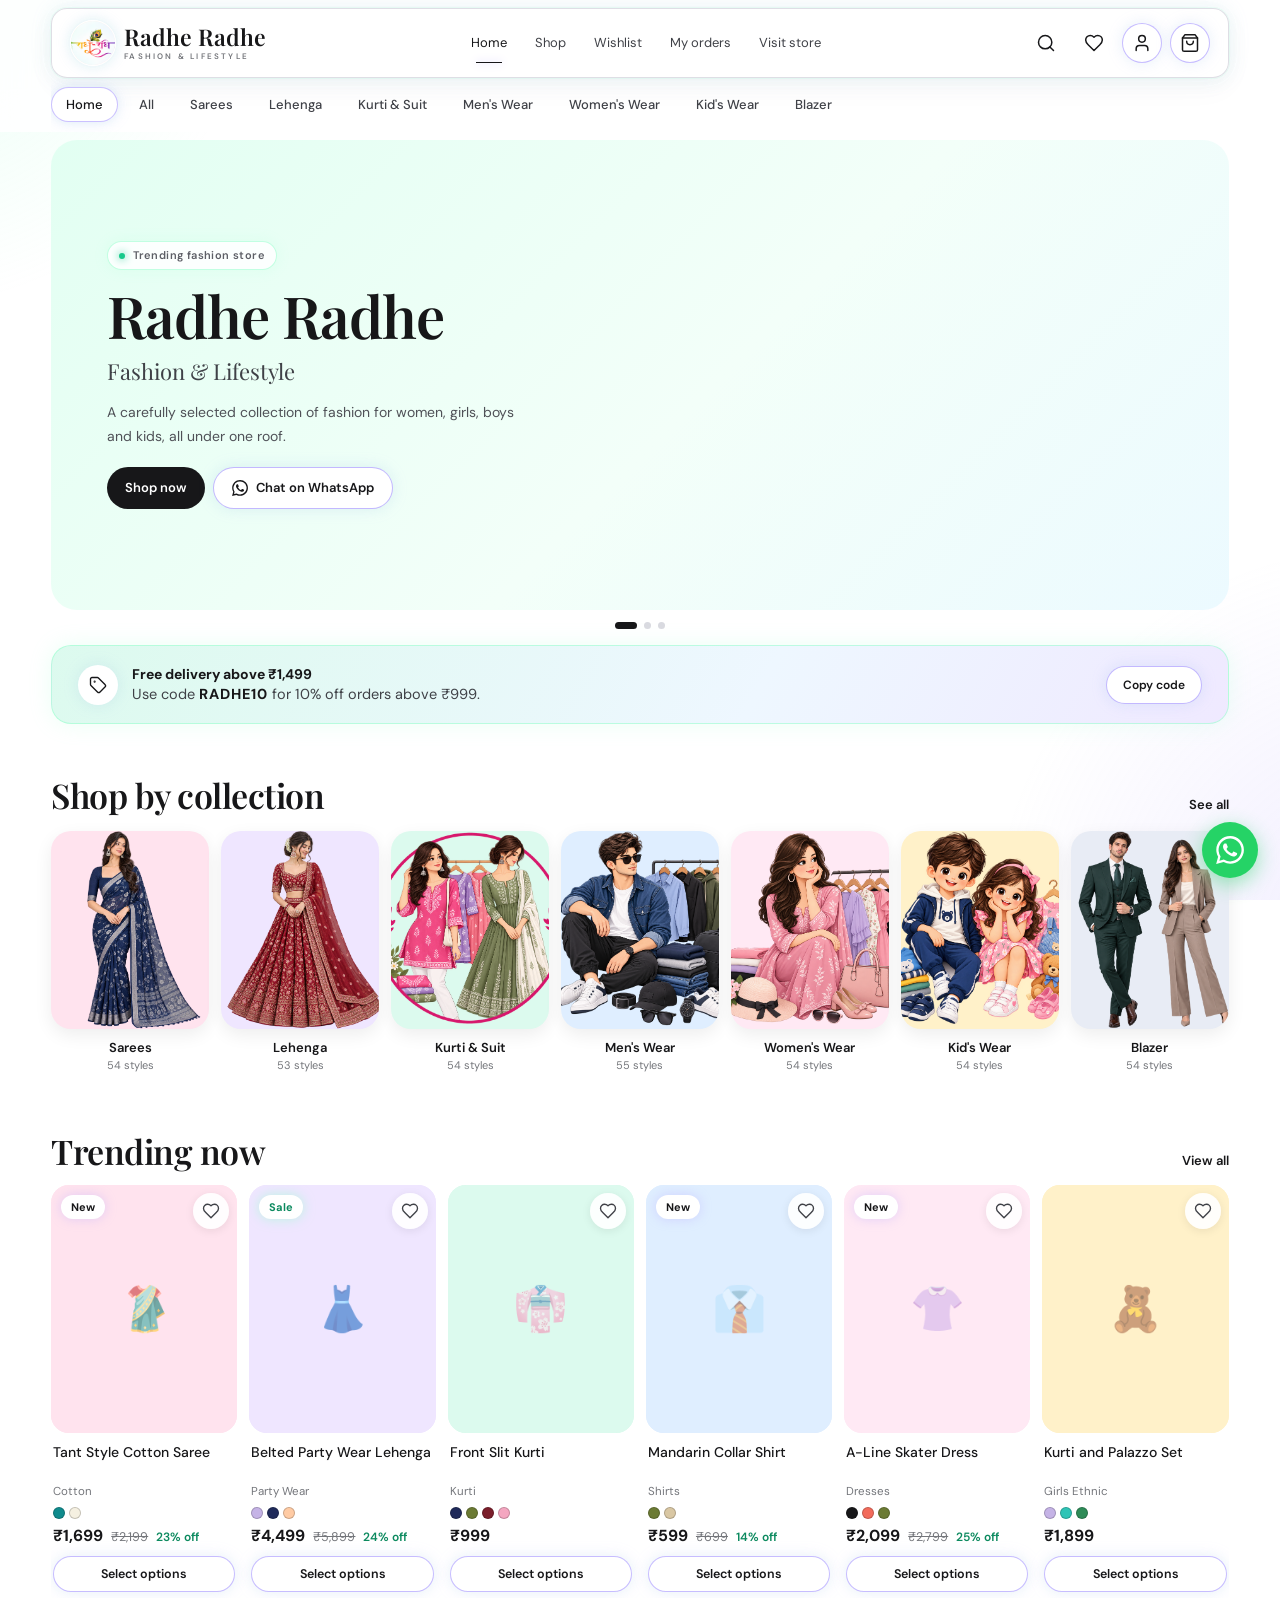
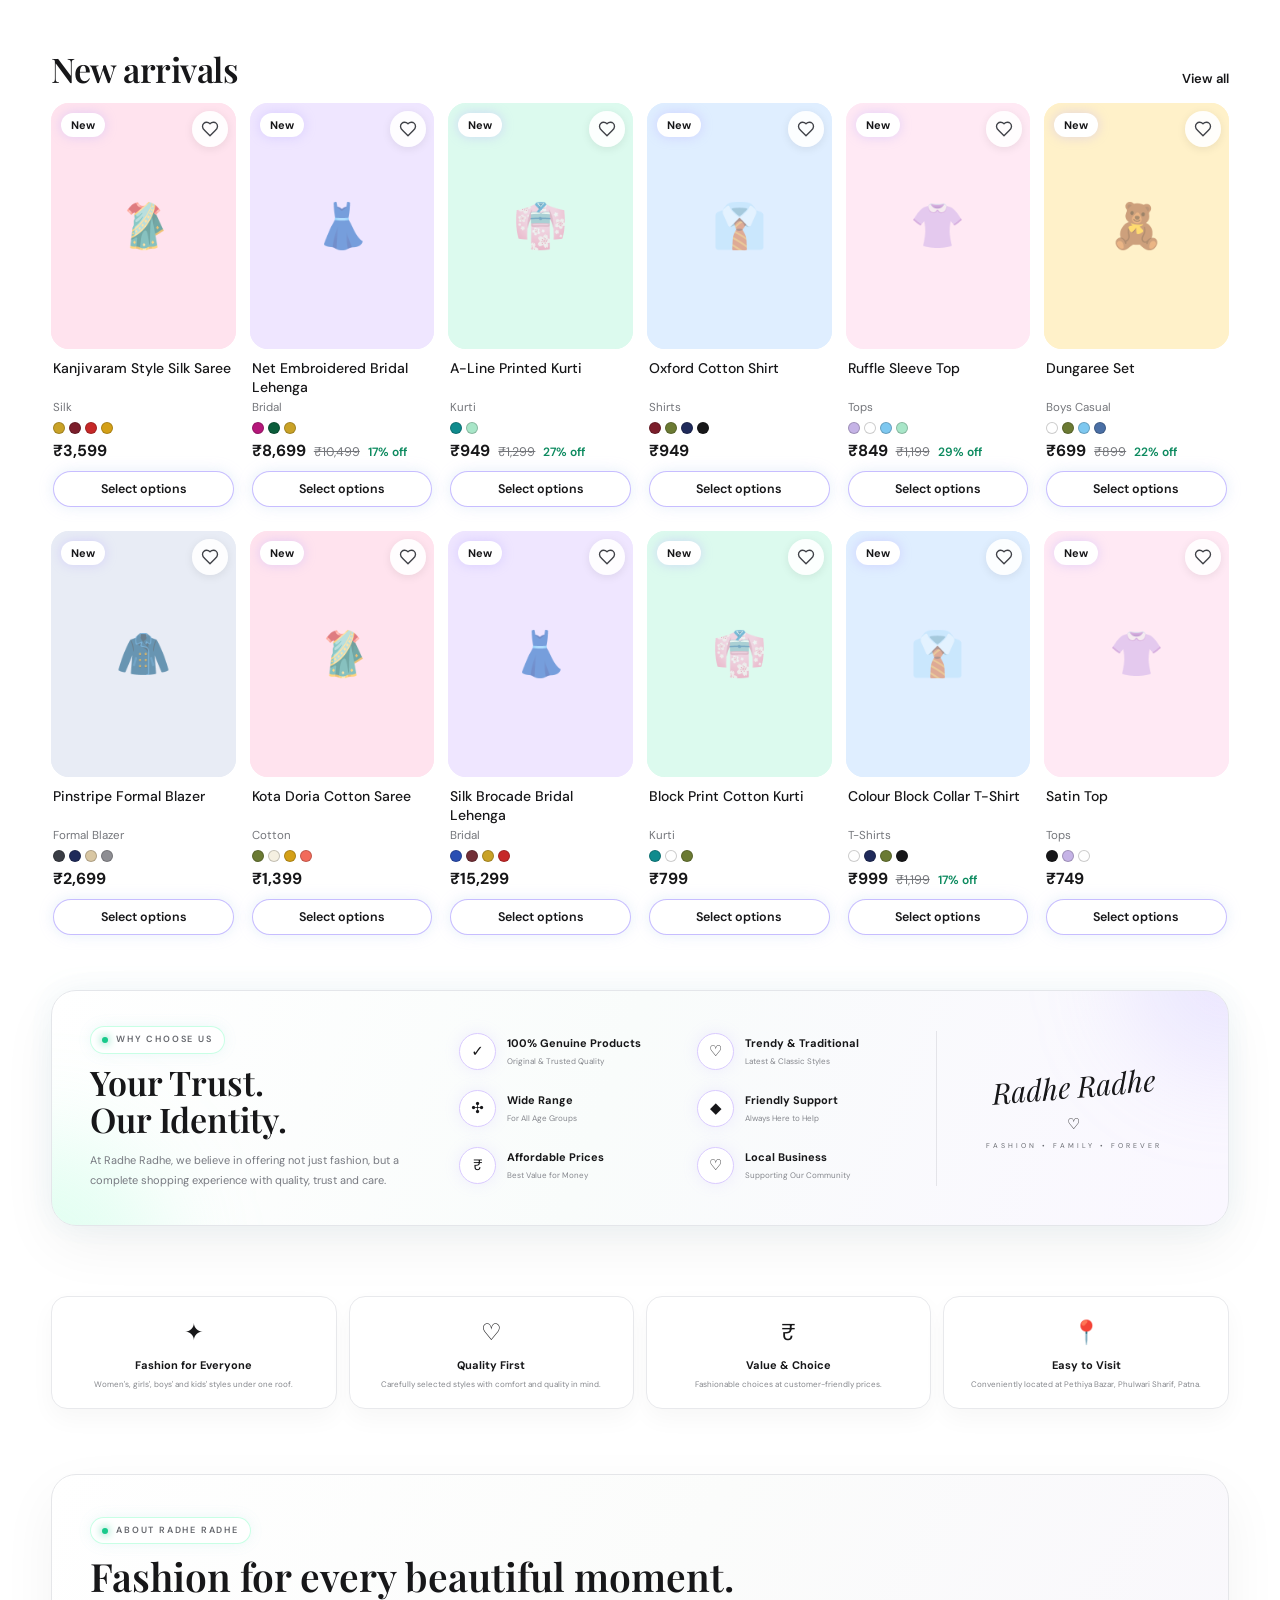
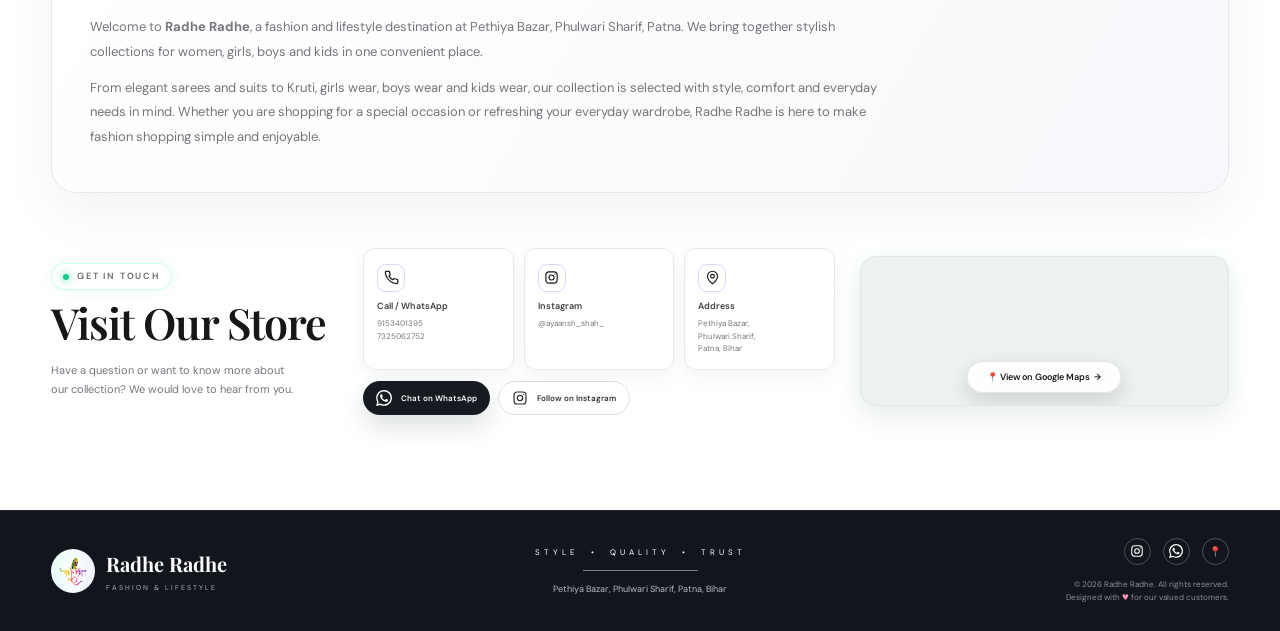
==== commit 75891cad: "Add files via upload" ====
--- a/index.html
+++ b/index.html
@@ -2,3417 +2,1145 @@
 <html lang="en">
 <head>
 <meta charset="UTF-8">
-<meta name="viewport" content="width=device-width, initial-scale=1.0">
+<meta name="viewport" content="width=device-width, initial-scale=1.0, viewport-fit=cover">
 <meta name="theme-color" content="#ffffff">
-<meta name="description" content="Radhe Radhe Fashion & Lifestyle - Sarees, Suits, Kruti, Girls Wear, Boys Wear and Kids Wear in Phulwari Sharif, Patna.">
-<meta name="keywords" content="Radhe Radhe, Fashion, Saree, Suits, Kruti, Girls Wear, Boys Wear, Kids Wear, Phulwari Sharif, Patna">
-<title>Radhe Radhe | Fashion & Lifestyle</title>
-
+<title>Radhe Radhe | Fashion &amp; Lifestyle</title>
+<meta name="description" content="Radhe Radhe Fashion &amp; Lifestyle: sarees, lehengas, kurtis and suits, men's wear, women's wear, kid's wear and blazers in Phulwari Sharif, Patna. Order online with cash on delivery.">
+<meta name="keywords" content="Radhe Radhe, Fashion, Saree, Lehenga, Kurti, Suits, Men's Wear, Women's Wear, Kids Wear, Blazer, Phulwari Sharif, Patna">
+<meta property="og:title" content="Radhe Radhe | Fashion &amp; Lifestyle">
+<meta property="og:description" content="Style for every generation. Shop sarees, lehengas, kurtis, men's, women's and kid's wear. Cash on delivery.">
+<meta property="og:type" content="website">
+<!-- Install as an app (Chrome, Android, desktop) -->
+<link rel="manifest" href="manifest.webmanifest">
+<link rel="icon" href="icon-192.png" type="image/png">
+<link rel="apple-touch-icon" href="icon-192.png">
+<meta name="mobile-web-app-capable" content="yes">
+<meta name="apple-mobile-web-app-capable" content="yes">
+<meta name="apple-mobile-web-app-title" content="Radhe Radhe">
+<meta name="apple-mobile-web-app-status-bar-style" content="default">
+<link rel="preconnect" href="https://fonts.googleapis.com">
+<link rel="preconnect" href="https://fonts.gstatic.com" crossorigin>
+<link href="https://fonts.googleapis.com/css2?family=DM+Sans:wght@400;500;600;700&family=Playfair+Display:ital,wght@0,500;0,600;0,700;1,500&display=swap" rel="stylesheet">
+<script type="application/ld+json">
+{"@context":"https://schema.org","@type":"ClothingStore","name":"Radhe Radhe Fashion & Lifestyle","telephone":["+919153401395","+917325062752"],"address":{"@type":"PostalAddress","streetAddress":"Pethiya Bazar","addressLocality":"Phulwari Sharif, Patna","addressRegion":"Bihar","addressCountry":"IN"},"sameAs":["https://instagram.com/ayaansh_shah_"],"hasMap":"https://maps.app.goo.gl/hmNDRTgCBczPwb798"}
+</script>
 <style>
-@import url('https://fonts.googleapis.com/css2?family=DM+Sans:wght@400;500;600;700&family=Playfair+Display:wght@500;600;700&display=swap');
-
 :root{
-    --white:#ffffff;
-    --soft:#f8f9fb;
-    --text:#171719;
-    --muted:#74767b;
-    --line:#e8e9ed;
-
-    --mint:#9bffcf;
-    --mint2:#18c98b;
-    --purple:#b7a7ff;
-    --purple2:#7d55e8;
-
-    --pink:#ff9fc0;
-    --blue:#9fc9ff;
-    --yellow:#ffd98a;
-
-    --dark:#11141b;
-}
-
-*{
-    margin:0;
-    padding:0;
-    box-sizing:border-box;
-}
-
-html{
-    scroll-behavior:smooth;
-}
-
-body{
-    font-family:"DM Sans",sans-serif;
-    background:#fff;
-    color:var(--text);
-    overflow-x:hidden;
-}
-
-body::before{
-    content:"";
-    position:fixed;
-    width:430px;
-    height:430px;
-    top:-180px;
-    left:-170px;
-    border-radius:50%;
-    background:rgba(155,255,207,.19);
-    filter:blur(100px);
-    pointer-events:none;
-    z-index:-2;
-}
-
-body::after{
-    content:"";
-    position:fixed;
-    width:470px;
-    height:470px;
-    right:-220px;
-    bottom:-180px;
-    border-radius:50%;
-    background:rgba(183,167,255,.18);
-    filter:blur(110px);
-    pointer-events:none;
-    z-index:-2;
-}
-
-a{
-    text-decoration:none;
-    color:inherit;
-}
-
-img{
-    max-width:100%;
-    display:block;
-}
-
-button{
-    font-family:inherit;
-    border:none;
-    background:none;
-    cursor:pointer;
-}
-
-/* ================================
-   GLOBAL
-================================ */
-
-.container{
-    width:min(1180px,92%);
-    margin:auto;
-}
-
-section{
-    width:min(1180px,92%);
-    margin:0 auto;
-}
-
-.section-kicker{
-    display:inline-flex;
-    align-items:center;
-    gap:8px;
-    padding:6px 11px;
-    border:1px solid rgba(155,255,207,.55);
-    border-radius:50px;
-    background:rgba(255,255,255,.82);
-    color:#66686e;
-    font-size:9px;
-    font-weight:600;
-    letter-spacing:1.8px;
-    text-transform:uppercase;
-    box-shadow:
-        0 0 14px rgba(155,255,207,.12),
-        0 0 15px rgba(183,167,255,.08);
-}
-
-.section-kicker::before{
-    content:"";
-    width:6px;
-    height:6px;
-    border-radius:50%;
-    background:var(--mint2);
-    box-shadow:0 0 9px var(--mint2);
-}
-
-.section-title{
-    margin-top:10px;
-    font-family:"Playfair Display",serif;
-    font-size:43px;
-    line-height:1.05;
-    font-weight:600;
-    letter-spacing:-1px;
-}
-
-.section-description{
-    max-width:410px;
-    color:#777980;
-    font-size:13px;
-    line-height:1.8;
-}
-
-/* ================================
-   HEADER
-================================ */
-
-header{
-    position:sticky;
-    top:0;
-    z-index:100;
-    padding:8px 0;
-    background:rgba(255,255,255,.78);
-    backdrop-filter:blur(20px);
-    -webkit-backdrop-filter:blur(20px);
-}
-
-.nav{
-    width:min(1180px,92%);
-    min-height:66px;
-    margin:auto;
-
-    display:flex;
-    align-items:center;
-    justify-content:space-between;
-    gap:20px;
-
-    padding:0 18px;
-
-    border:1px solid rgba(211,211,220,.75);
-    border-radius:16px;
-
-    background:rgba(255,255,255,.72);
-
-    box-shadow:
-        0 0 0 1px rgba(155,255,207,.12),
-        0 0 18px rgba(155,255,207,.13),
-        0 0 22px rgba(183,167,255,.12),
-        0 10px 30px rgba(0,0,0,.035);
-}
-
-.brand{
-    display:flex;
-    align-items:center;
-    gap:12px;
-    flex-shrink:0;
-}
-
-.brand-logo{
-    width:49px;
-    height:49px;
-    object-fit:cover;
-    border-radius:50%;
-    border:1px solid rgba(255,255,255,.9);
-    background:linear-gradient(135deg,#fdf6ec,#fdf1f4);
-    box-shadow:
-        0 0 12px rgba(155,255,207,.22),
-        0 0 15px rgba(183,167,255,.18);
-}
-
-.brand-text{
-    line-height:1;
-}
-
-.brand-text strong{
-    display:block;
-    font-family:"Playfair Display",serif;
-    font-size:23px;
-    letter-spacing:.1px;
-}
-
-.brand-text span{
-    display:block;
-    margin-top:5px;
-    text-align:center;
-    color:#777980;
-    font-size:8px;
-    font-weight:600;
-    letter-spacing:2.5px;
-}
-
-.nav-links{
-    display:flex;
-    align-items:center;
-    gap:28px;
-    color:#3f4147;
-    font-size:12px;
-}
-
-.nav-links a{
-    position:relative;
-    padding:25px 0;
-    transition:.25s;
-}
-
-.nav-links a:hover{
-    color:var(--purple2);
-}
-
-.nav-links a.active{
-    color:#7046cf;
-}
-
-.nav-links a.active::after{
-    content:"";
-    position:absolute;
-    left:0;
-    right:0;
-    bottom:15px;
-    width:25px;
-    height:1px;
-    margin:auto;
-    background:#8b5cf6;
-    box-shadow:0 0 8px #b7a7ff;
-}
-
-.nav-contact{
-    display:flex;
-    align-items:center;
-    justify-content:center;
-    gap:9px;
-
-    min-width:92px;
-    height:38px;
-    padding:0 16px;
-
-    border:1px solid rgba(181,167,255,.75);
-    border-radius:50px;
-    background:#fff;
-
-    font-size:11px;
-    font-weight:600;
-
-    box-shadow:
-        0 0 16px rgba(183,167,255,.15),
-        0 0 12px rgba(155,255,207,.10);
-}
-
-.nav-contact:hover{
-    box-shadow:
-        0 0 22px rgba(183,167,255,.28),
-        0 0 18px rgba(155,255,207,.20);
-}
-
-.nav-actions{
-    display:flex;
-    align-items:center;
-    gap:10px;
-    flex-shrink:0;
-}
-
-.cart-btn{
-    position:relative;
-    width:38px;
-    height:38px;
-    flex-shrink:0;
-
-    display:flex;
-    align-items:center;
-    justify-content:center;
-
-    border:1px solid rgba(181,167,255,.75);
-    border-radius:50%;
-    background:#fff;
-    cursor:pointer;
-
-    box-shadow:
-        0 0 16px rgba(183,167,255,.15),
-        0 0 12px rgba(155,255,207,.10);
-
-    transition:box-shadow .25s ease, transform .25s ease;
-}
-
-.cart-btn:hover{
-    transform:translateY(-1px);
-    box-shadow:
-        0 0 22px rgba(183,167,255,.28),
-        0 0 18px rgba(155,255,207,.20);
-}
-
-.cart-btn svg{
-    width:17px;
-    height:17px;
-    color:#3f4147;
-}
-
-.cart-badge{
-    position:absolute;
-    top:-5px;
-    right:-6px;
-    min-width:17px;
-    height:17px;
-    padding:0 4px;
-
-    display:flex;
-    align-items:center;
-    justify-content:center;
-
-    border-radius:50px;
-    background:#7d2f3f;
-    color:#fff;
-    font-size:9px;
-    font-weight:700;
-
-    box-shadow:0 0 8px rgba(125,47,63,.5);
-}
-
-.cart-badge.hidden{
-    display:none;
-}
-
-/* ================================
-   HERO
-================================ */
-
-.hero{
-    min-height:590px;
-
-    display:grid;
-    grid-template-columns:1fr 1.08fr;
-    align-items:center;
-
-    gap:48px;
-    padding:55px 0 45px;
-}
-
-.hero-left{
-    padding-left:2px;
-}
-
-.hero h1{
-    margin-top:16px;
-
-    font-family:"Playfair Display",serif;
-    font-size:clamp(54px,6vw,78px);
-    line-height:.98;
-    font-weight:600;
-    letter-spacing:-3px;
-}
-
-.hero-subtitle{
-    margin-top:4px;
-    font-family:"Playfair Display",serif;
-    font-size:29px;
-    letter-spacing:.1px;
-}
-
-.hero-categories{
-    margin-top:17px;
-    display:flex;
-    flex-wrap:wrap;
-    gap:7px;
-    color:#404247;
-    font-size:11px;
-}
-
-.hero-cat-btn{
-    white-space:nowrap;
-    background:none;
-    border:none;
-    padding:0;
-    font:inherit;
-    color:#404247;
-    cursor:pointer;
-    position:relative;
-    transition:color .25s ease;
-}
-
-.hero-cat-btn:hover,
-.hero-cat-btn:focus-visible{
-    color:#7d2f3f;
-}
-
-.hero-cat-btn:not(:last-child)::after{
-    content:"|";
-    margin-left:7px;
-    color:#9b9ca2;
-}
-
-.hero-quote{
-    margin-top:22px;
-    font-family:"Playfair Display",serif;
-    font-size:17px;
-    font-style:italic;
-    color:#4e4f54;
-}
-
-.hero-description{
-    margin-top:22px;
-    max-width:485px;
-    color:#6f7178;
-    font-size:13px;
-    line-height:1.85;
-}
-
-.hero-buttons{
-    display:flex;
-    flex-wrap:wrap;
-    gap:11px;
-    margin-top:25px;
-}
-
-.btn{
-    min-height:43px;
-    display:inline-flex;
-    align-items:center;
-    justify-content:center;
-    gap:9px;
-
-    padding:0 20px;
-
-    border-radius:50px;
-
-    font-size:11px;
-    font-weight:600;
-
-    transition:.3s;
-}
-
-.btn-primary{
-    color:#fff;
-    background:#171a21;
-
-    box-shadow:
-        0 12px 26px rgba(0,0,0,.12),
-        0 0 18px rgba(155,255,207,.10);
-}
-
-.btn-primary:hover{
-    transform:translateY(-2px);
-    box-shadow:
-        0 15px 30px rgba(0,0,0,.16),
-        0 0 25px rgba(155,255,207,.22);
-}
-
-.btn-light{
-    color:#2e3035;
-    border:1px solid #d9dce2;
-    background:#fff;
-}
-
-.btn-light:hover{
-    border-color:#9bffcf;
-    box-shadow:0 0 18px rgba(155,255,207,.18);
-}
-
-/* ================================
-   SVG SOCIAL ICONS
-================================ */
-
-.social-svg{
-    width:18px;
-    height:18px;
-    display:block;
-    flex-shrink:0;
-}
-
-.btn .social-svg{
-    width:16px;
-    height:16px;
-}
-
-.contact-icon .social-svg{
-    width:15px;
-    height:15px;
-}
-
-.social .social-svg{
-    width:14px;
-    height:14px;
-}
-
-.username-link,
-.phone-link{
-    color:inherit;
-    transition:.2s;
-}
-
-.username-link:hover,
-.phone-link:hover{
-    color:#7046cf;
-}
-
-/* Hero Image */
-
-.hero-visual{
-    position:relative;
-    perspective:1200px;
-}
-
-.hero-frame{
-    position:relative;
-    overflow:hidden;
-
-    border-radius:25px;
-
-    background:linear-gradient(135deg,#fdf6ec 0%, #fdf1f4 55%, #f7e9ee 100%);
-
-    border:1px solid rgba(155,255,207,.65);
-
-    box-shadow:
-        0 25px 55px rgba(0,0,0,.10),
-        0 0 0 1px rgba(183,167,255,.16),
-        0 0 35px rgba(155,255,207,.27),
-        0 0 32px rgba(183,167,255,.18);
-
-    transform-style:preserve-3d;
-    transition:transform .35s cubic-bezier(.2,.7,.3,1);
-    will-change:transform;
-}
-
-.hero-frame::before{
-    content:"";
-    position:absolute;
-    inset:-3px;
-
-    border-radius:28px;
-
-    border:1px solid rgba(183,167,255,.42);
-
-    box-shadow:
-        0 0 15px rgba(183,167,255,.24),
-        inset 0 0 15px rgba(155,255,207,.12);
-
-    pointer-events:none;
-}
-
-.hero-frame img{
-    width:100%;
-    height:405px;
-
-    object-fit:cover;
-}
-
-.hero-badge{
-    position:absolute;
-    left:20px;
-    bottom:20px;
-
-    display:flex;
-    align-items:center;
-    gap:10px;
-
-    padding:12px 16px;
-
-    border-radius:14px;
-
-    background:rgba(255,255,255,.93);
-    border:1px solid #e6e7eb;
-
-    backdrop-filter:blur(12px);
-
-    box-shadow:
-        0 14px 30px rgba(0,0,0,.12),
-        0 0 20px rgba(155,255,207,.13);
-}
-
-.badge-check{
-    width:27px;
-    height:27px;
-
-    display:flex;
-    align-items:center;
-    justify-content:center;
-
-    border-radius:9px;
-
-    background:#16c78a;
-    color:white;
-
-    font-size:15px;
-
-    box-shadow:0 0 13px rgba(24,201,139,.30);
-}
-
-.hero-badge strong{
-    display:block;
-    font-size:11px;
-}
-
-.hero-badge small{
-    display:block;
-    margin-top:2px;
-    color:#777980;
-    font-size:9px;
-}
-
-/* ================================
-   COLLECTIONS
-================================ */
-
-.collections{
-    padding:45px 0 35px;
-}
-
-.section-head{
-    display:flex;
-    align-items:flex-end;
-    justify-content:space-between;
-    gap:30px;
-    margin-bottom:25px;
-}
-
-.view-all{
-    font-size:10px;
-    color:#4d4f54;
-}
-
-.view-all:hover{
-    color:#7046cf;
-}
-
-.category-grid{
-    display:grid;
-    grid-template-columns:repeat(6,1fr);
-    gap:13px;
-}
-
-.category{
-    min-height:130px;
-
-    display:flex;
-    flex-direction:column;
-    align-items:center;
-    justify-content:center;
-
-    text-align:center;
-
-    padding:15px 10px;
-
-    border:1px solid #e5e7eb;
-    border-radius:13px;
-
-    background:#fff;
-
-    transition:.3s;
-}
-
-.category:hover{
-    transform:translateY(-5px);
-    box-shadow:
-        0 15px 30px rgba(0,0,0,.055),
-        0 0 20px rgba(155,255,207,.14);
-}
-
-.category:nth-child(1){
-    background:linear-gradient(145deg,#fff7fa,#fff);
-    border-color:#ffd5e1;
-}
-
-.category:nth-child(2){
-    background:linear-gradient(145deg,#f1ffff,#fff);
-    border-color:#c6eeee;
-}
-
-.category:nth-child(3){
-    background:linear-gradient(145deg,#f8f3ff,#fff);
-    border-color:#ddd0ff;
-}
-
-.category:nth-child(4){
-    background:linear-gradient(145deg,#fff4f7,#fff);
-    border-color:#ffd5e2;
-}
-
-.category:nth-child(5){
-    background:linear-gradient(145deg,#f2f7ff,#fff);
-    border-color:#cddfff;
-}
-
-.category:nth-child(6){
-    background:linear-gradient(145deg,#fffaf0,#fff);
-    border-color:#f4dfae;
-}
-
-.category-icon{
-    width:58px;
-    height:58px;
-
-    display:flex;
-    align-items:center;
-    justify-content:center;
-
-    margin-bottom:11px;
-
-    position:relative;
-    overflow:hidden;
-    border-radius:17px;
-
-    filter:drop-shadow(0 10px 16px rgba(0,0,0,.16));
-    transition:transform .3s ease;
-}
-
-.category:hover .category-icon{
-    transform:translateY(-3px) scale(1.05);
-}
-
-.category-icon::after{
-    content:"";
-    position:absolute;
-    top:-12px;
-    left:-8px;
-    width:65%;
-    height:65%;
-    border-radius:50%;
-    background:radial-gradient(circle, rgba(255,255,255,.6), transparent 70%);
-    pointer-events:none;
-}
-
-.icon-png{
-    display:none;
-    position:relative;
-    z-index:1;
-    width:46px;
-    height:46px;
-    object-fit:contain;
-    filter:drop-shadow(0 2px 3px rgba(0,0,0,.22));
-}
-
-.icon-emoji{
-    position:relative;
-    z-index:1;
-    font-size:46px;
-    line-height:1;
-    font-family:"Apple Color Emoji","Segoe UI Emoji","Noto Color Emoji",sans-serif;
-    filter:drop-shadow(0 2px 3px rgba(0,0,0,.22));
-}
-
-.category:nth-child(1) .category-icon{ background:linear-gradient(150deg,#ffa9c4,#ff6f95); }
-.category:nth-child(2) .category-icon{ background:linear-gradient(150deg,#8fe7e4,#33c2c7); }
-.category:nth-child(3) .category-icon{ background:linear-gradient(150deg,#cdadff,#9b6bf0); }
-.category:nth-child(4) .category-icon{ background:linear-gradient(150deg,#9cc0ff,#5f8ff5); }
-.category:nth-child(5) .category-icon{ background:linear-gradient(150deg,#ffb7cd,#ff7fa6); }
-.category:nth-child(6) .category-icon{ background:linear-gradient(150deg,#ffdb96,#f6b83f); }
-.category:nth-child(7) .category-icon{ background:linear-gradient(150deg,#fff8e4,#f2e2b3); }
-
-.category strong{
-    font-size:12px;
-}
-
-.category span{
-    margin-top:4px;
-    color:#85878d;
-    font-size:9px;
-}
-
-/* ================================
-   GALLERY
-================================ */
-
-.gallery-section{
-    padding:42px 0 70px;
-}
-
-.gallery-layout{
-    display:grid;
-    grid-template-columns:.8fr 1.7fr;
-    gap:45px;
-    align-items:center;
-}
-
-.gallery-intro{
-    padding-left:3px;
-}
-
-.gallery-intro p{
-    max-width:270px;
-    margin-top:17px;
-    color:#74767d;
-    font-size:13px;
-    line-height:1.8;
-}
-
-.divider-heart{
-    display:flex;
-    align-items:center;
-    gap:12px;
-    margin:24px 0;
-}
-
-.divider-heart::before,
-.divider-heart::after{
-    content:"";
-    width:55px;
-    height:1px;
-    background:#aaa4c8;
-}
-
-.divider-heart span{
-    color:#7046cf;
-    font-size:12px;
-}
-
-.gallery{
-    display:grid;
-    grid-template-columns:repeat(3,1fr);
-    gap:11px;
-}
-
-.gallery-item{
-    position:relative;
-    overflow:hidden;
-
-    min-height:135px;
-
-    border:1px solid #e5e7ea;
-    border-radius:14px;
-
-    background:linear-gradient(135deg,#fdf6ec 0%, #fdf1f4 100%);
-
-    box-shadow:
-        0 9px 22px rgba(0,0,0,.055),
-        0 0 15px rgba(155,255,207,.06);
-}
-
-.gallery-item img{
-    width:100%;
-    height:135px;
-    object-fit:cover;
-
-    transition:.55s ease;
-}
-
-.gallery-item:hover img{
-    transform:scale(1.06);
-}
-
-.gallery-label{
-    position:absolute;
-    left:8px;
-    bottom:8px;
-
-    padding:6px 9px;
-
-    color:#fff;
-
-    border-radius:8px;
-
-    background:rgba(12,14,17,.72);
-
-    backdrop-filter:blur(9px);
-
-    font-size:9px;
-    font-weight:600;
-}
-
-.gallery-item:nth-child(1){
-    grid-column:span 1;
-}
-
-/* ================================
-   WHY CHOOSE US
-================================ */
-
-.why{
-    padding:0 0 70px;
-}
-
-.why-box{
-    position:relative;
-    overflow:hidden;
-
-    display:grid;
-    grid-template-columns:.95fr 1.25fr .7fr;
-    gap:25px;
-    align-items:center;
-
-    padding:35px 38px;
-
-    border:1px solid #e4e6ea;
-    border-radius:25px;
-
-    background:
-        linear-gradient(
-            110deg,
-            #ffffff 0%,
-            #f9fcfb 47%,
-            #faf7ff 100%
-        );
-
-    box-shadow:
-        0 20px 55px rgba(0,0,0,.055),
-        0 0 30px rgba(155,255,207,.08),
-        0 0 30px rgba(183,167,255,.07);
-}
-
-.why-box::before{
-    content:"";
-    position:absolute;
-    width:240px;
-    height:240px;
-    left:-130px;
-    bottom:-150px;
-
-    border-radius:50%;
-
-    background:rgba(155,255,207,.28);
-    filter:blur(50px);
-}
-
-.why-box::after{
-    content:"";
-    position:absolute;
-    width:200px;
-    height:200px;
-    right:-100px;
-    top:-120px;
-
-    border-radius:50%;
-
-    background:rgba(183,167,255,.22);
-    filter:blur(50px);
-}
-
-.why-content{
-    position:relative;
-    z-index:2;
-}
-
-.why-content h2{
-    margin-top:10px;
-    font-family:"Playfair Display",serif;
-    font-size:34px;
-    line-height:1.08;
-}
-
-.why-content p{
-    margin-top:14px;
-    max-width:310px;
-    color:#777980;
-    font-size:11px;
-    line-height:1.75;
-}
-
-.features{
-    position:relative;
-    z-index:2;
-
-    display:grid;
-    grid-template-columns:1fr 1fr;
-    gap:20px 24px;
-}
-
-.feature{
-    display:flex;
-    align-items:center;
-    gap:11px;
-}
-
-.feature-icon{
-    width:37px;
-    height:37px;
-
-    flex-shrink:0;
-
-    display:flex;
-    align-items:center;
-    justify-content:center;
-
-    border:1px solid #dacbff;
-    border-radius:50%;
-
-    color:#754fd0;
-
-    background:#fff;
-
-    box-shadow:
-        0 0 15px rgba(183,167,255,.18);
-}
-
-.feature strong{
-    display:block;
-    font-size:11px;
-}
-
-.feature span{
-    display:block;
-    margin-top:3px;
-    color:#85878d;
-    font-size:8px;
-}
-
-.signature{
-    position:relative;
-    z-index:2;
-
-    min-height:155px;
-
-    display:flex;
-    flex-direction:column;
-    align-items:center;
-    justify-content:center;
-
-    border-left:1px solid #e4e4e9;
-    padding-left:20px;
-}
-
-.signature-name{
-    font-family:"Playfair Display",serif;
-    font-style:italic;
-    font-size:29px;
-    transform:rotate(-5deg);
-}
-
-.signature-heart{
-    margin:5px 0;
-    color:#754fd0;
-}
-
-.signature small{
-    font-size:7px;
-    letter-spacing:3px;
-    color:#696b71;
-}
-
-/* ================================
-   STORE / CONTACT
-================================ */
-
-.contact{
-    padding:0 0 75px;
-}
-
-.contact-layout{
-    display:grid;
-    grid-template-columns:.7fr 1.15fr .9fr;
-    gap:25px;
-    align-items:center;
-}
-
-.contact-intro p{
-    margin-top:15px;
-    max-width:245px;
-    color:#74767d;
-    font-size:11px;
-    line-height:1.8;
-}
-
-.contact-cards{
-    display:grid;
-    grid-template-columns:repeat(3,1fr);
-    gap:10px;
-}
-
-.contact-card{
-    min-height:95px;
-
-    padding:15px 13px;
-
-    border:1px solid #e7e8ec;
-    border-radius:12px;
-
-    background:#fff;
-
-    box-shadow:
-        0 10px 25px rgba(0,0,0,.035),
-        0 0 15px rgba(183,167,255,.045);
-}
-
-.contact-icon{
-    width:28px;
-    height:28px;
-
-    display:flex;
-    align-items:center;
-    justify-content:center;
-
-    margin-bottom:8px;
-
-    border:1px solid #dfd4ff;
-    border-radius:9px;
-
-    color:#6f4bca;
-
-    background:#fff;
-
-    font-size:12px;
-}
-
-.contact-card small{
-    display:block;
-    color:#3e4045;
-    font-size:9px;
-    font-weight:600;
-}
-
-.contact-card span{
-    display:block;
-    margin-top:4px;
-    color:#777980;
-    font-size:8px;
-    line-height:1.55;
-}
-
-.contact-actions{
-    display:flex;
-    gap:8px;
-    margin-top:11px;
-}
-
-.contact-actions .btn{
-    min-height:34px;
-    padding:0 13px;
-    font-size:8px;
-}
-
-.map-card{
-    position:relative;
-    overflow:hidden;
-
-    height:150px;
-
-    border:1px solid #e3e5e8;
-    border-radius:15px;
-
-    background:#edf2ee;
-
-    box-shadow:
-        0 12px 28px rgba(0,0,0,.07),
-        0 0 20px rgba(155,255,207,.13);
-}
-
-.map-card iframe{
-    width:100%;
-    height:100%;
-    border:0;
-    filter:saturate(.8);
-}
-
-.map-button{
-    position:absolute;
-    left:50%;
-    bottom:12px;
-    transform:translateX(-50%);
-
-    width:155px;
-    min-height:32px;
-
-    display:flex;
-    align-items:center;
-    justify-content:center;
-
-    border-radius:50px;
-
-    background:rgba(255,255,255,.94);
-
-    border:1px solid #e2e3e7;
-
-    font-size:9px;
-    font-weight:600;
-
-    box-shadow:0 8px 20px rgba(0,0,0,.13);
-
-    transition:.25s;
-}
-
-.map-button:hover{
-    box-shadow:
-        0 8px 20px rgba(0,0,0,.15),
-        0 0 18px rgba(155,255,207,.25);
-}
-
-/* ================================
-   EXTRA DETAILS
-================================ */
-
-.details-strip{
-    padding:0 0 65px;
-}
-
-.details-grid{
-    display:grid;
-    grid-template-columns:repeat(4,1fr);
-    gap:12px;
-}
-
-.detail-card{
-    padding:18px;
-
-    border:1px solid #e8e9ec;
-    border-radius:16px;
-
-    background:#fff;
-
-    text-align:center;
-
-    box-shadow:0 10px 25px rgba(0,0,0,.035);
-
-    transition:.3s;
-}
-
-.detail-card:hover{
-    transform:translateY(-3px);
-    box-shadow:
-        0 14px 28px rgba(0,0,0,.055),
-        0 0 18px rgba(155,255,207,.10);
-}
-
-.detail-card .detail-icon{
-    font-size:23px;
-    margin-bottom:8px;
-}
-
-.detail-card strong{
-    display:block;
-    font-size:11px;
-}
-
-.detail-card span{
-    display:block;
-    margin-top:4px;
-    color:#85878c;
-    font-size:8px;
-    line-height:1.5;
-}
-
-/* ================================
-   FOOTER
-================================ */
-
-footer{
-    background:#12151c;
-    color:#fff;
-    border-top:1px solid rgba(255,255,255,.07);
-}
-
-.footer-inner{
-    width:min(1180px,92%);
-    margin:auto;
-
-    min-height:120px;
-
-    display:grid;
-    grid-template-columns:1fr 1fr 1fr;
-    align-items:center;
-    gap:30px;
-}
-
-.footer-brand{
-    display:flex;
-    align-items:center;
-    gap:11px;
-}
-
-.footer-brand img{
-    width:44px;
-    height:44px;
-    border-radius:50%;
-}
-
-.footer-brand strong{
-    display:block;
-    font-family:"Playfair Display",serif;
-    font-size:20px;
-}
-
-.footer-brand small{
-    display:block;
-    margin-top:4px;
-    color:#aeb1ba;
-    font-size:7px;
-    letter-spacing:2px;
-}
-
-.footer-center{
-    text-align:center;
-}
-
-.footer-motto{
-    color:#fff;
-    font-size:8px;
-    letter-spacing:4px;
-}
-
-.footer-line{
-    width:115px;
-    height:1px;
-    margin:12px auto;
-
-    background:rgba(255,255,255,.45);
-}
-
-.footer-address{
-    color:#b9bbc2;
-    font-size:9px;
-}
-
-.footer-right{
-    text-align:right;
-}
-
-.socials{
-    display:flex;
-    justify-content:flex-end;
-    gap:12px;
-    margin-bottom:13px;
-}
-
-.social{
-    width:27px;
-    height:27px;
-
-    display:flex;
-    align-items:center;
-    justify-content:center;
-
-    border:1px solid rgba(255,255,255,.25);
-    border-radius:50%;
-
-    color:#fff;
-
-    font-size:10px;
-
-    transition:.25s;
-}
-
-.social:hover{
-    border-color:#9bffcf;
-    box-shadow:0 0 15px rgba(155,255,207,.28);
-}
-
-.footer-copy{
-    color:#8d9099;
-    font-size:8px;
-    line-height:1.7;
-}
-
-.footer-love{
-    color:#ff8fb8;
-}
-
-/* ================================
-   MOBILE MENU
-================================ */
-
-.mobile-menu{
-    display:none;
-}
-
-/* ================================
-    RESPONSIVE
-================================ */
-
+  --white:#fff;
+  --soft:#f8f9fb;
+  --ink:#171719;
+  --text2:#3f4147;
+  --muted:#74767b;
+  --line:#e8e9ed;
+  --mint:#9bffcf;
+  --mint2:#18c98b;
+  --purple:#b7a7ff;
+  --purple2:#7d55e8;
+  --purple3:#5b34c4;
+  --pink:#ffd9e8;
+  --sky:#dcecff;
+  --sun:#fff0c6;
+  --warn:#c2680a;
+  --wa:#25d366;
+  --dark:#11141b;
+  --glow:0 0 0 1px rgba(155,255,207,.14),0 0 18px rgba(155,255,207,.14),0 0 22px rgba(183,167,255,.12),0 10px 30px rgba(0,0,0,.035);
+  --glow-btn:0 0 16px rgba(183,167,255,.18),0 0 12px rgba(155,255,207,.12);
+  --glow-btn-h:0 0 22px rgba(183,167,255,.3),0 0 18px rgba(155,255,207,.22);
+  --serif:"Playfair Display",Georgia,serif;
+  --sans:"DM Sans",system-ui,-apple-system,"Segoe UI",sans-serif;
+  --arch:999px 999px 20px 20px;
+}
+*{margin:0;padding:0;box-sizing:border-box}
+html{scroll-behavior:smooth;-webkit-text-size-adjust:100%;overscroll-behavior:none;max-width:100%}
+body{font-family:var(--sans);background:#fff;color:var(--ink);font-size:15px;line-height:1.5;overflow-x:hidden;max-width:100%;overscroll-behavior:none;-webkit-tap-highlight-color:transparent}
+@supports (overflow:clip){html,body{overflow-x:clip}}
+body.lock{overflow:hidden}
+/* soft background glow: one light fixed layer, nothing sticks out past the screen edge */
+.bg{position:fixed;inset:0;z-index:-2;pointer-events:none;background:radial-gradient(520px 520px at -8% -6%,rgba(155,255,207,.24),transparent 70%),radial-gradient(560px 560px at 108% 104%,rgba(183,167,255,.2),transparent 70%)}
+a{text-decoration:none;color:inherit}
+img{max-width:100%;display:block}
+button{font-family:inherit;border:none;background:none;cursor:pointer;color:inherit}
+input,textarea,select{font-family:inherit;font-size:16px;color:var(--ink)}
+h1,h2,h3,h4{font-weight:600;line-height:1.15}
+:focus-visible{outline:2px solid var(--ink);outline-offset:2px;border-radius:6px}
+.ic{flex-shrink:0}
+.wrap{width:min(1180px,92%);margin-inline:auto}
+.only-m{display:flex}
+.ibtn.hide-m{display:none}
+.sr{position:absolute;width:1px;height:1px;overflow:hidden;clip:rect(0 0 0 0)}
+
+/* ---------- header ---------- */
+.site-head{position:-webkit-sticky;position:sticky;top:0;z-index:100;transform:translateZ(0);background:rgba(255,255,255,.84);backdrop-filter:blur(18px);-webkit-backdrop-filter:blur(18px);padding-top:8px}
+.nav{width:min(1180px,92%);margin:auto;min-height:58px;display:flex;align-items:center;gap:6px;padding:0 8px;border:1px solid rgba(211,211,220,.75);border-radius:16px;background:rgba(255,255,255,.72);box-shadow:var(--glow)}
+.ibtn{position:relative;width:36px;height:36px;flex-shrink:0;border-radius:50%;display:flex;align-items:center;justify-content:center;transition:background .2s,box-shadow .2s}
+.ibtn:hover{background:var(--soft)}
+.ibtn.ring{border:1px solid rgba(181,167,255,.75);background:#fff;box-shadow:var(--glow-btn)}
+.ibtn.ring:hover{box-shadow:var(--glow-btn-h)}
+.ibtn img.av{width:100%;height:100%;border-radius:50%;object-fit:cover}
+.bdg{position:absolute;top:-3px;right:-3px;min-width:17px;height:17px;padding:0 4px;border-radius:9px;background:var(--ink);color:#fff;font-size:10px;font-weight:700;font-style:normal;display:flex;align-items:center;justify-content:center}
+.bdg:empty,.bdg[data-n="0"]{display:none}
+.brand{display:flex;align-items:center;gap:8px;min-width:0;margin-right:auto}
+.brand-logo{position:relative;width:36px;height:36px;flex-shrink:0;border-radius:50%;overflow:hidden;background:linear-gradient(135deg,#fdf6ec,#fdf1f4);border:1px solid #fff;box-shadow:0 0 12px rgba(155,255,207,.25),0 0 15px rgba(183,167,255,.2);display:grid;place-items:center}
+.brand-logo b{font-family:var(--serif);font-size:20px;color:var(--ink)}
+.brand-logo img{position:absolute;inset:0;width:100%;height:100%;object-fit:cover}
+.brand-text{line-height:1}
+.brand-text strong{display:block;font-family:var(--serif);font-size:19px;font-weight:600;white-space:nowrap}
+.brand-text span{display:block;margin-top:4px;color:var(--muted);font-size:7px;font-weight:600;letter-spacing:1px;white-space:nowrap}
+.nav-links{display:none}
+.nav-actions{display:flex;align-items:center;gap:4px;flex-shrink:0}
+.tabs{display:flex;gap:6px;overflow-x:auto;padding:9px 0 10px;scrollbar-width:none;-webkit-overflow-scrolling:touch}
+.tabs::-webkit-scrollbar{display:none}
+.tabs a{flex-shrink:0;padding:7px 14px;border-radius:999px;font-size:13px;font-weight:500;color:var(--text2);border:1px solid transparent;transition:.2s}
+.tabs a:hover{color:var(--ink)}
+.tabs a.on{color:var(--ink);background:#fff;border-color:rgba(181,167,255,.7);box-shadow:0 0 14px rgba(183,167,255,.25),0 0 10px rgba(155,255,207,.18)}
+
+/* ---------- buttons ---------- */
+.btn{display:inline-flex;align-items:center;justify-content:center;gap:8px;height:46px;padding:0 22px;border-radius:999px;font-weight:600;font-size:14px;transition:box-shadow .2s,transform .15s,background .2s;white-space:nowrap}
+.btn:active{transform:scale(.98)}
+.btn-dark{background:var(--ink);color:#fff}
+.btn-dark:hover{box-shadow:0 8px 24px rgba(0,0,0,.2)}
+.btn-glow{background:#fff;border:1px solid rgba(181,167,255,.8);box-shadow:var(--glow-btn)}
+.btn-glow:hover{box-shadow:var(--glow-btn-h)}
+.btn-wa{background:var(--wa);color:#fff}
+.btn-wa:hover{box-shadow:0 8px 22px rgba(37,211,102,.35)}
+.btn-block{width:100%}
+.btn[disabled]{opacity:.45;pointer-events:none}
+.link{color:var(--ink);font-weight:600;font-size:13px}
+.link:hover{text-decoration:underline}
+
+/* ---------- sections ---------- */
+.sec{margin-top:34px;scroll-margin-top:130px}
+.sec-head{display:flex;align-items:baseline;justify-content:space-between;gap:12px;margin-bottom:14px}
+.sec-head h2{font-family:var(--serif);font-size:clamp(23px,5vw,34px);letter-spacing:-.5px}
+.sec-head p{color:var(--muted);font-size:13px;margin-top:4px}
+.kicker{display:inline-flex;align-items:center;gap:8px;padding:5px 11px;border:1px solid rgba(155,255,207,.6);border-radius:50px;background:rgba(255,255,255,.85);color:#5d5f66;font-size:11px;font-weight:600;letter-spacing:.4px;box-shadow:0 0 14px rgba(155,255,207,.15)}
+.kicker::before{content:"";width:6px;height:6px;border-radius:50%;background:var(--mint2);box-shadow:0 0 9px var(--mint2)}
+
+/* ---------- hero ---------- */
+.hero-wrap{margin-top:8px}
+.hero{display:flex;overflow-x:auto;scroll-snap-type:x mandatory;scrollbar-width:none;border-radius:26px;-webkit-overflow-scrolling:touch}
+.hero::-webkit-scrollbar{display:none}
+.slide{flex:0 0 100%;scroll-snap-align:start;position:relative;overflow:hidden;display:flex;align-items:center;min-height:310px;padding:22px 20px}
+.tone-mint{background:linear-gradient(135deg,#e2fff2 0%,#f3fff9 55%,#ecfaff 100%)}
+.tone-lilac{background:linear-gradient(135deg,#eee8ff 0%,#f8f4ff 55%,#ffeef6 100%)}
+.tone-sky{background:linear-gradient(135deg,#e1efff 0%,#f3f8ff 55%,#fff6e3 100%)}
+.slide-media{position:absolute;inset:0;pointer-events:none}
+.hero-img{position:absolute;inset:0;width:100%;height:100%;object-fit:cover}
+/* JPG: fills the whole hero card */
+.slide.is-jpg::after{content:"";position:absolute;inset:0;z-index:1;pointer-events:none;background:linear-gradient(90deg,rgba(255,255,255,.9) 0%,rgba(255,255,255,.72) 36%,rgba(255,255,255,0) 66%)}
+/* PNG: sits on the right side, no frame, blends with the card colour */
+.slide.is-png .slide-media{left:auto;right:0;width:46%}
+.slide.is-png .hero-img{object-fit:contain;object-position:right bottom}
+.slide-txt{position:relative;z-index:2;max-width:56%}
+.slide-txt h1,.slide-txt h2{font-family:var(--serif);font-size:clamp(28px,8.2vw,58px);letter-spacing:-1px;margin-top:12px}
+.slide-txt .sub{font-family:var(--serif);font-size:clamp(15px,3.6vw,22px);color:var(--text2);margin-top:6px}
+.slide-txt .desc{display:none;color:#4f5157;font-size:14px;line-height:1.75;max-width:420px;margin-top:12px}
+.slide-txt .cta{display:flex;flex-wrap:wrap;gap:8px;margin-top:18px}
+.slide-txt .btn{height:42px;padding:0 18px;font-size:13px}
+.slide.textless .slide-txt{position:absolute;width:1px;height:1px;overflow:hidden;clip:rect(0 0 0 0)}
+.slide.textless.is-jpg::after{display:none}
+.slide-hit{position:absolute;inset:0;z-index:3}
+.dots{display:flex;justify-content:center;gap:7px;margin-top:12px}
+.dots button{width:7px;height:7px;border-radius:50%;background:#d9dae0;transition:.25s}
+.dots button.on{width:22px;border-radius:5px;background:var(--ink)}
+
+/* ---------- media / placeholders / fade-in ---------- */
+.ph{position:absolute;inset:0;display:grid;place-items:center;font-size:44px;background:linear-gradient(100deg,var(--tint,#f1f2f5) 35%,rgba(255,255,255,.7) 50%,var(--tint,#f1f2f5) 65%);background-size:250% 100%;animation:shimmer 1.5s linear infinite;transition:opacity .5s ease}
+.ph b{font-weight:400;font-size:inherit;opacity:0;transition:opacity .3s}
+.ph.done{opacity:0;animation:none;pointer-events:none}
+.ph.err{animation:none;background:var(--tint,#f1f2f5)}
+.ph.err b{opacity:.55}
+@keyframes shimmer{from{background-position:100% 0}to{background-position:-100% 0}}
+.mi{opacity:0;transform:scale(1.04);transition:opacity .6s ease,transform .9s cubic-bezier(.2,.7,.2,1)}
+.mi.ld{opacity:1;transform:none}
+img.broken{visibility:hidden}
+img.alt.broken{display:none}
+
+/* ---------- offer banner ---------- */
+.offer{margin-top:16px}
+.offer-in{display:flex;align-items:center;gap:14px;padding:14px 16px;border-radius:20px;background:linear-gradient(120deg,#dcfaee,#eef7ff 60%,#efe9ff);border:1px solid rgba(155,255,207,.6);box-shadow:0 0 22px rgba(155,255,207,.2)}
+.offer-in .ico{width:40px;height:40px;border-radius:50%;background:#fff;display:grid;place-items:center;color:var(--ink);box-shadow:var(--glow-btn);flex-shrink:0}
+.offer-in p{flex:1;font-size:13px;line-height:1.45;color:var(--text2)}
+.offer-in p b{color:var(--ink);font-size:14px;display:block}
+.code{font-weight:700;letter-spacing:1px;color:var(--ink)}
+.offer-in .btn{height:38px;padding:0 16px;font-size:12px}
+
+/* ---------- collections ---------- */
+.coll-row{display:flex;gap:12px;overflow-x:auto;scroll-snap-type:x proximity;scrollbar-width:none;padding:2px 2px 6px;margin-inline:-2px}
+.coll-row::-webkit-scrollbar{display:none}
+.coll{flex:0 0 calc((100% - 24px)/3);min-width:104px;scroll-snap-align:start;text-align:center}
+.coll-img{position:relative;display:block;aspect-ratio:4/5;border-radius:20px;overflow:hidden;background:var(--tint);box-shadow:0 6px 18px rgba(0,0,0,.07);transition:box-shadow .25s,transform .25s}
+.coll-img img{position:absolute;inset:0;width:100%;height:100%;object-fit:cover}
+.coll:hover .coll-img{box-shadow:0 0 24px rgba(155,255,207,.4),0 8px 22px rgba(0,0,0,.1);transform:translateY(-3px)}
+.coll b{display:block;margin-top:9px;font-size:13px;font-weight:600}
+.coll small{display:block;color:var(--muted);font-size:11px}
+
+/* ---------- product cards ---------- */
+.pgrid{display:grid;grid-template-columns:repeat(2,1fr);gap:18px 12px}
+.hrow{display:flex;gap:12px;overflow-x:auto;scroll-snap-type:x proximity;scrollbar-width:none;padding-bottom:6px}
+.hrow::-webkit-scrollbar{display:none}
+.hrow .pcard{flex:0 0 46%;scroll-snap-align:start}
+.pcard{position:relative;min-width:0}
+.pimg{position:relative;display:block;aspect-ratio:3/4;border-radius:18px;overflow:hidden;background:var(--tint,#f3f3f7)}
+.pimg img{position:absolute;inset:0;width:100%;height:100%;object-fit:cover}
+.pimg img.alt{opacity:0;transition:opacity .35s}
+.pcard.sold .pimg img,.pcard.sold .ph{filter:grayscale(1);opacity:.6}
+.tag{position:absolute;top:10px;left:10px;z-index:2;padding:4px 10px;border-radius:999px;background:#fff;font-size:11px;font-weight:700;color:var(--ink);box-shadow:0 0 12px rgba(183,167,255,.4)}
+.tag.sale{color:#0c8a5f;box-shadow:0 0 12px rgba(155,255,207,.6)}
+.tag.gray{color:var(--muted);box-shadow:none;border:1px solid var(--line)}
+.heart{position:absolute;top:8px;right:8px;z-index:3;width:36px;height:36px;border-radius:50%;background:rgba(255,255,255,.92);display:grid;place-items:center;color:var(--text2);box-shadow:0 2px 10px rgba(0,0,0,.08);transition:transform .2s}
+.heart:active{transform:scale(.9)}
+.heart.on{color:var(--ink)}
+.heart.on svg{fill:var(--ink)}
+.qadd{position:absolute;right:8px;bottom:calc(100% - 3/4*0px);display:none}
+.pinfo{padding:10px 2px 0}
+.pinfo h3{font-size:14px;font-weight:500;line-height:1.35;display:-webkit-box;-webkit-line-clamp:2;-webkit-box-orient:vertical;overflow:hidden;min-height:38px}
+.pinfo .meta{font-size:11.5px;color:var(--muted);margin-top:2px}
+.price{display:flex;align-items:baseline;flex-wrap:wrap;gap:4px 8px;margin-top:5px}
+.price b{font-size:16px;font-weight:700}
+.price s{color:var(--muted);font-size:12.5px}
+.price i{font-style:normal;color:#0c8a5f;font-size:12px;font-weight:600}
+.rate{display:inline-flex;align-items:center;gap:3px;font-size:12px;font-weight:600}
+.rate svg{fill:#f3b23c;stroke:#f3b23c}
+.card-add{margin-top:8px;width:100%;height:36px;border-radius:999px;border:1px solid rgba(181,167,255,.75);font-size:12.5px;font-weight:600;background:#fff;box-shadow:var(--glow-btn);transition:box-shadow .2s}
+.card-add:hover{box-shadow:var(--glow-btn-h)}
+
+/* ---------- ported from index_13.html: Why Choose Us to Footer (same design) ---------- */
+.section-kicker{ display:inline-flex; align-items:center; gap:8px; padding:6px 11px; border:1px solid rgba(155,255,207,.55); border-radius:50px; background:rgba(255,255,255,.82); color:#66686e; font-size:9px; font-weight:600; letter-spacing:1.8px; text-transform:uppercase; box-shadow: 0 0 14px rgba(155,255,207,.12), 0 0 15px rgba(183,167,255,.08); } .section-kicker::before{ content:""; width:6px; height:6px; border-radius:50%; background:var(--mint2); box-shadow:0 0 9px var(--mint2); } .section-title{ margin-top:10px; font-family:"Playfair Display",serif; font-size:43px; line-height:1.05; font-weight:600; letter-spacing:-1px; } .section-description{ max-width:410px; color:#777980; font-size:13px; line-height:1.8; } .social-svg{ width:18px; height:18px; display:block; flex-shrink:0; } .btn .social-svg{ width:16px; height:16px; } .contact-icon .social-svg{ width:15px; height:15px; } .social .social-svg{ width:14px; height:14px; }
+/* ================================ WHY CHOOSE US ================================ */ .why{ padding:0 0 70px; } .why-box{ position:relative; overflow:hidden; display:grid; grid-template-columns:.95fr 1.25fr .7fr; gap:25px; align-items:center; padding:35px 38px; border:1px solid #e4e6ea; border-radius:25px; background: linear-gradient( 110deg, #ffffff 0%, #f9fcfb 47%, #faf7ff 100% ); box-shadow: 0 20px 55px rgba(0,0,0,.055), 0 0 30px rgba(155,255,207,.08), 0 0 30px rgba(183,167,255,.07); } .why-box::before{ content:""; position:absolute; width:240px; height:240px; left:-130px; bottom:-150px; border-radius:50%; background:rgba(155,255,207,.28); filter:blur(50px); } .why-box::after{ content:""; position:absolute; width:200px; height:200px; right:-100px; top:-120px; border-radius:50%; background:rgba(183,167,255,.22); filter:blur(50px); } .why-content{ position:relative; z-index:2; } .why-content h2{ margin-top:10px; font-family:"Playfair Display",serif; font-size:34px; line-height:1.08; } .why-content p{ margin-top:14px; max-width:310px; color:#777980; font-size:11px; line-height:1.75; } .features{ position:relative; z-index:2; display:grid; grid-template-columns:1fr 1fr; gap:20px 24px; } .feature{ display:flex; align-items:center; gap:11px; } .feature-icon{ width:37px; height:37px; flex-shrink:0; display:flex; align-items:center; justify-content:center; border:1px solid #dacbff; border-radius:50%; color:#171719; background:#fff; box-shadow: 0 0 15px rgba(183,167,255,.18); } .feature strong{ display:block; font-size:11px; } .feature span{ display:block; margin-top:3px; color:#85878d; font-size:8px; } .signature{ position:relative; z-index:2; min-height:155px; display:flex; flex-direction:column; align-items:center; justify-content:center; border-left:1px solid #e4e4e9; padding-left:20px; } .signature-name{ font-family:"Playfair Display",serif; font-style:italic; font-size:29px; transform:rotate(-5deg); } .signature-heart{ margin:5px 0; color:#171719; } .signature small{ font-size:7px; letter-spacing:3px; color:#696b71; } /* ================================ STORE / CONTACT ================================ */ .contact{ padding:0 0 75px; } .contact-layout{ display:grid; grid-template-columns:.7fr 1.15fr .9fr; gap:25px; align-items:center; } .contact-intro p{ margin-top:15px; max-width:245px; color:#74767d; font-size:11px; line-height:1.8; } .contact-cards{ display:grid; grid-template-columns:repeat(3,1fr); gap:10px; } .contact-card{ min-height:95px; padding:15px 13px; border:1px solid #e7e8ec; border-radius:12px; background:#fff; box-shadow: 0 10px 25px rgba(0,0,0,.035), 0 0 15px rgba(183,167,255,.045); } .contact-icon{ width:28px; height:28px; display:flex; align-items:center; justify-content:center; margin-bottom:8px; border:1px solid #dfd4ff; border-radius:9px; color:#171719; background:#fff; font-size:12px; } .contact-card small{ display:block; color:#3e4045; font-size:9px; font-weight:600; } .contact-card span{ display:block; margin-top:4px; color:#777980; font-size:8px; line-height:1.55; } .contact-actions{ display:flex; gap:8px; margin-top:11px; } .contact-actions .btn{ min-height:34px; padding:0 13px; font-size:8px; } .map-card{ position:relative; overflow:hidden; height:150px; border:1px solid #e3e5e8; border-radius:15px; background:#edf2ee; box-shadow: 0 12px 28px rgba(0,0,0,.07), 0 0 20px rgba(155,255,207,.13); } .map-card iframe{ width:100%; height:100%; border:0; filter:saturate(.8); } .map-button{ position:absolute; left:50%; bottom:12px; transform:translateX(-50%); width:155px; min-height:32px; display:flex; align-items:center; justify-content:center; border-radius:50px; background:rgba(255,255,255,.94); border:1px solid #e2e3e7; font-size:9px; font-weight:600; box-shadow:0 8px 20px rgba(0,0,0,.13); transition:.25s; } .map-button:hover{ box-shadow: 0 8px 20px rgba(0,0,0,.15), 0 0 18px rgba(155,255,207,.25); } /* ================================ EXTRA DETAILS ================================ */ .details-strip{ padding:0 0 65px; } .details-grid{ display:grid; grid-template-columns:repeat(4,1fr); gap:12px; } .detail-card{ padding:18px; border:1px solid #e8e9ec; border-radius:16px; background:#fff; text-align:center; box-shadow:0 10px 25px rgba(0,0,0,.035); transition:.3s; } .detail-card:hover{ transform:translateY(-3px); box-shadow: 0 14px 28px rgba(0,0,0,.055), 0 0 18px rgba(155,255,207,.10); } .detail-card .detail-icon{ font-size:23px; margin-bottom:8px; } .detail-card strong{ display:block; font-size:11px; } .detail-card span{ display:block; margin-top:4px; color:#85878c; font-size:8px; line-height:1.5; } /* ================================ FOOTER ================================ */ footer{ background:#12151c; color:#fff; border-top:1px solid rgba(255,255,255,.07); } .footer-inner{ width:min(1180px,92%); margin:auto; min-height:120px; display:grid; grid-template-columns:1fr 1fr 1fr; align-items:center; gap:30px; } .footer-brand{ display:flex; align-items:center; gap:11px; } .footer-brand img{ width:44px; height:44px; border-radius:50%; } .footer-brand strong{ display:block; font-family:"Playfair Display",serif; font-size:20px; } .footer-brand small{ display:block; margin-top:4px; color:#aeb1ba; font-size:7px; letter-spacing:2px; } .footer-center{ text-align:center; } .footer-motto{ color:#fff; font-size:8px; letter-spacing:4px; } .footer-line{ width:115px; height:1px; margin:12px auto; background:rgba(255,255,255,.45); } .footer-address{ color:#b9bbc2; font-size:9px; } .footer-right{ text-align:right; } .socials{ display:flex; justify-content:flex-end; gap:12px; margin-bottom:13px; } .social{ width:27px; height:27px; display:flex; align-items:center; justify-content:center; border:1px solid rgba(255,255,255,.25); border-radius:50%; color:#fff; font-size:10px; transition:.25s; } .social:hover{ border-color:#9bffcf; box-shadow:0 0 15px rgba(155,255,207,.28); } .footer-copy{ color:#8d9099; font-size:8px; line-height:1.7; } .footer-love{ color:#ff8fb8; } 
+
+section{width:min(1180px,92%);margin:0 auto}
+.username-link,.phone-link{color:inherit;transition:.2s}
+.username-link:hover,.phone-link:hover{color:#171719;text-decoration:underline}
+.rf .btn{min-height:43px;height:auto;display:inline-flex;align-items:center;justify-content:center;gap:9px;padding:0 20px;border-radius:50px;font-size:11px;font-weight:600;transition:.3s}
+.rf .btn-primary{color:#fff;background:#171a21;box-shadow:0 12px 26px rgba(0,0,0,.12),0 0 18px rgba(155,255,207,.10)}
+.rf .btn-primary:hover{transform:translateY(-2px);box-shadow:0 15px 30px rgba(0,0,0,.16),0 0 25px rgba(155,255,207,.22)}
+.rf .btn-light{color:#2e3035;border:1px solid #d9dce2;background:#fff}
+.rf .btn-light:hover{border-color:#9bffcf;box-shadow:0 0 18px rgba(155,255,207,.18)}
+.rf .contact-actions .btn{min-height:34px;padding:0 13px;font-size:8px}
+.rf-block{margin-top:55px}
+#why,#about,#contact{scroll-margin-top:130px}
+.reveal{opacity:0;transform:translateY(18px);transition:opacity .7s ease,transform .7s ease}
+.reveal.in-view{opacity:1;transform:translateY(0)}
 @media(max-width:1000px){
-
-    .nav-links{
-        gap:18px;
-    }
-
-    .hero{
-        grid-template-columns:1fr 1fr;
-        gap:30px;
-    }
-
-    .category-grid{
-        grid-template-columns:repeat(3,1fr);
-    }
-
-    .gallery-layout{
-        grid-template-columns:1fr;
-    }
-
-    .gallery-intro p{
-        max-width:500px;
-    }
-
-    .why-box{
-        grid-template-columns:1fr;
-    }
-
-    .signature{
-        border-left:0;
-        border-top:1px solid #e4e4e9;
-        padding:18px 0 0;
-        min-height:auto;
-    }
-
-    .contact-layout{
-        grid-template-columns:1fr 1.5fr;
-    }
-
-    .map-card{
-        grid-column:span 2;
-    }
-}
-
+  .why-box{grid-template-columns:1fr}
+  .signature{border-left:0;border-top:1px solid #e4e4e9;padding:18px 0 0;min-height:auto}
+  .contact-layout{grid-template-columns:1fr 1.5fr}
+  .map-card{grid-column:span 2}
+}
 @media(max-width:760px){
-
-    header{
-        padding:6px 0;
-    }
-
-    .nav{
-        min-height:61px;
-        padding:0 11px;
-    }
-
-    .brand-logo{
-        width:42px;
-        height:42px;
-    }
-
-    .brand-text strong{
-        font-size:19px;
-    }
-
-    .brand-text span{
-        font-size:7px;
-        letter-spacing:2px;
-    }
-
-    .nav-links{
-        display:none;
-    }
-
-    .nav-contact{
-        min-width:78px;
-        height:34px;
-        padding:0 12px;
-        font-size:9px;
-    }
-
-    .hero{
-        grid-template-columns:1fr;
-        padding:45px 0 50px;
-        gap:40px;
-    }
-
-    .hero h1{
-        font-size:58px;
-    }
-
-    .hero-subtitle{
-        font-size:25px;
-    }
-
-    .hero-frame img{
-        height:350px;
-    }
-
-    .section-head{
-        display:block;
-    }
-
-    .section-description{
-        margin-top:13px;
-    }
-
-    .category-grid{
-        grid-template-columns:repeat(2,1fr);
-    }
-
-    .gallery{
-        grid-template-columns:1fr 1fr;
-    }
-
-    .gallery-item{
-        min-height:155px;
-    }
-
-    .gallery-item img{
-        height:155px;
-    }
-
-    .gallery-item:nth-child(5){
-        grid-column:span 2;
-    }
-
-    .features{
-        grid-template-columns:1fr;
-    }
-
-    .why-box{
-        padding:28px 22px;
-    }
-
-    .contact-layout{
-        grid-template-columns:1fr;
-    }
-
-    .map-card{
-        grid-column:auto;
-    }
-
-    .details-grid{
-        grid-template-columns:1fr 1fr;
-    }
-
-    .footer-inner{
-        grid-template-columns:1fr;
-        text-align:center;
-        padding:30px 0;
-    }
-
-    .footer-brand{
-        justify-content:center;
-    }
-
-    .footer-right{
-        text-align:center;
-    }
-
-    .socials{
-        justify-content:center;
-    }
-}
-
+  .features{grid-template-columns:1fr}
+  .why-box{padding:28px 22px}
+  .contact-layout{grid-template-columns:1fr}
+  .map-card{grid-column:auto}
+  .details-grid{grid-template-columns:1fr 1fr}
+  .footer-inner{grid-template-columns:1fr;text-align:center;padding:30px 0}
+  .footer-brand{justify-content:center}
+  .footer-right{text-align:center}
+  .socials{justify-content:center}
+}
 @media(max-width:450px){
-
-    .hero h1{
-        font-size:51px;
-    }
-
-    .hero-subtitle{
-        font-size:22px;
-    }
-
-    .hero-categories{
-        font-size:9px;
-    }
-
-    .hero-description{
-        font-size:12px;
-    }
-
-    .hero-frame img{
-        height:320px;
-    }
-
-    .section-title{
-        font-size:35px;
-    }
-
-    .gallery-layout{
-        gap:30px;
-    }
-
-    .contact-cards{
-        grid-template-columns:1fr;
-    }
-
-    .contact-card{
-        min-height:auto;
-    }
-}
-
-/* ================================
-   ANNOUNCEMENT RIBBON
-================================ */
-
-.ribbon{
-    overflow:hidden;
-    background:linear-gradient(90deg,#eafff5,#e2fbf0,#eafff5);
-    border-bottom:1px solid rgba(155,255,207,.55);
-}
-
-.ribbon-track{
-    display:flex;
-    width:max-content;
-    gap:48px;
-    padding:9px 0;
-    animation:ribbon-scroll 26s linear infinite;
-}
-
-.ribbon-track span{
-    display:flex;
-    align-items:center;
-    gap:8px;
-    font-size:10px;
-    font-weight:600;
-    letter-spacing:1.5px;
-    text-transform:uppercase;
-    color:#189a6c;
-    white-space:nowrap;
-}
-
-.ribbon-track span::before{
-    content:"✦";
-    color:#18c98b;
-    font-size:9px;
-}
-
-@keyframes ribbon-scroll{
-    from{ transform:translateX(0); }
-    to{ transform:translateX(-50%); }
-}
-
-/* ================================
-   SHOP THE OCCASION
-================================ */
-
-.occasion{
-    padding:15px 0 70px;
-    position:relative;
-}
-
-.occasion-box{
-    position:relative;
-    overflow:hidden;
-    border-radius:25px;
-    padding:44px 40px;
-    border:1px solid #eee1cf;
-    background:linear-gradient(135deg,#fffaf3 0%,#fff7f9 60%,#fdf3f7 100%);
-}
-
-.occasion-motif{
-    position:absolute;
-    right:-40px;
-    top:-40px;
-    width:230px;
-    height:230px;
-    opacity:.16;
-    pointer-events:none;
-}
-
-.occasion-head{
-    position:relative;
-    z-index:2;
-    max-width:520px;
-}
-
-.occasion-grid{
-    position:relative;
-    z-index:2;
-    margin-top:30px;
-    display:grid;
-    grid-template-columns:repeat(4,1fr);
-    gap:14px;
-}
-
-.occasion-card{
-    padding:22px 16px;
-    border-radius:16px;
-    background:rgba(255,255,255,.75);
-    border:1px solid rgba(201,161,94,.28);
-    text-align:center;
-    transition:.3s;
-}
-
-.occasion-card:hover{
-    transform:translateY(-4px);
-    border-color:transparent;
-    box-shadow:0 16px 30px -14px rgba(201,161,94,.35),0 0 0 1px rgba(230,167,184,.35);
-    background:#fff;
-}
-
-.occasion-card .oc-icon{
-    font-size:26px;
-    margin-bottom:9px;
-}
-
-.occasion-card strong{
-    display:block;
-    font-size:12px;
-}
-
-.occasion-card span{
-    display:block;
-    margin-top:4px;
-    color:#8a7c74;
-    font-size:9px;
-    line-height:1.5;
-}
-
-@media(max-width:760px){
-    .occasion-grid{ grid-template-columns:1fr 1fr; }
-    .occasion-box{ padding:32px 22px; }
-}
-
-/* ================================
-   WHATSAPP FLOATING BUTTON
-================================ */
-
-.wa-fab{
-    position:fixed;
-    right:22px;
-    bottom:22px;
-    z-index:200;
-    width:56px;
-    height:56px;
-    border-radius:50%;
-    display:flex;
-    align-items:center;
-    justify-content:center;
-    background:#1fb35a;
-    color:#fff;
-    box-shadow:0 10px 26px rgba(0,0,0,.18), 0 0 0 rgba(31,179,90,.55);
-    animation:wa-pulse 2.6s ease-out infinite;
-}
-
-.wa-fab svg{ width:26px; height:26px; }
-
-@keyframes wa-pulse{
-    0%{ box-shadow:0 10px 26px rgba(0,0,0,.18), 0 0 0 0 rgba(31,179,90,.45); }
-    70%{ box-shadow:0 10px 26px rgba(0,0,0,.18), 0 0 0 14px rgba(31,179,90,0); }
-    100%{ box-shadow:0 10px 26px rgba(0,0,0,.18), 0 0 0 0 rgba(31,179,90,0); }
-}
-
-/* ================================
-   SCROLL REVEAL
-================================ */
-
-.reveal{
-    opacity:0;
-    transform:translateY(18px);
-    transition:opacity .7s ease, transform .7s ease;
-}
-
-.reveal.in-view{
-    opacity:1;
-    transform:translateY(0);
-}
-
-@media (prefers-reduced-motion: reduce){
-    .ribbon-track{ animation:none; }
-    .wa-fab{ animation:none; }
-    .reveal{ opacity:1; transform:none; transition:none; }
-}
-
-/* ================================
-   GALLERY FILTER TABS
-================================ */
-
-.gallery-tabs{
-    display:flex;
-    flex-wrap:wrap;
-    gap:8px;
-    margin:22px 0 20px;
-}
-
-.gallery-tab{
-    padding:8px 16px;
-    border-radius:50px;
-    border:1px solid #e5e7eb;
-    background:#fff;
-    color:#5b5d63;
-    font-size:10px;
-    font-weight:600;
-    letter-spacing:.3px;
-    cursor:pointer;
-    transition:.25s;
-}
-
-.gallery-tab:hover{
-    border-color:#c9a15e;
-}
-
-.gallery-tab.active{
-    color:#fff;
-    background:#171a21;
-    border-color:#171a21;
-    box-shadow:0 0 16px rgba(201,161,94,.35);
-}
-
-.gallery-item{
-    transition:opacity .35s ease, transform .35s ease, box-shadow .3s ease;
-}
-
-.gallery-item.gi-hidden{
-    display:none;
-}
-
-.gallery-item .gallery-new{
-    position:absolute;
-    top:8px;
-    right:8px;
-    display:flex;
-    align-items:center;
-    gap:5px;
-    padding:5px 10px;
-    border-radius:50px;
-    background:rgba(255,255,255,.92);
-    color:#7d2f3f;
-    font-size:8px;
-    font-weight:700;
-    letter-spacing:1px;
-    text-transform:uppercase;
-    box-shadow:0 0 10px rgba(230,167,184,.4);
-}
-
-.gallery-item .gallery-new::before{
-    content:"";
-    width:6px;
-    height:6px;
-    border-radius:50%;
-    background:#e6a7b8;
-    box-shadow:0 0 6px #e6a7b8;
-}
-
-/* ================================
-   STYLE DIARY / INSTAGRAM TEASER
-================================ */
-
-.diary{
-    padding:15px 0 70px;
-}
-
-.diary-box{
-    display:grid;
-    grid-template-columns:.85fr 1.15fr;
-    gap:35px;
-    align-items:center;
-    padding:40px;
-    border-radius:25px;
-    border:1px solid #e5e6e9;
-    background:linear-gradient(120deg,#fff,#fbfaf6);
-}
-
-.diary-grid{
-    display:grid;
-    grid-template-columns:repeat(4,1fr);
-    gap:10px;
-}
-
-.diary-tile{
-    position:relative;
-    aspect-ratio:1/1;
-    border-radius:12px;
-    overflow:hidden;
-    background:linear-gradient(135deg,#fdf6ec 0%, #fdf1f4 100%);
-}
-
-.diary-tile img{
-    width:100%;
-    height:100%;
-    object-fit:cover;
-    transition:.5s;
-}
-
-.diary-tile:hover img{
-    transform:scale(1.08);
-}
-
-.diary-tile::after{
-    content:"";
-    position:absolute;
-    inset:0;
-    background:linear-gradient(200deg, rgba(230,167,184,0) 55%, rgba(230,167,184,.28) 100%);
-    opacity:0;
-    transition:.3s;
-}
-
-.diary-tile:hover::after{ opacity:1; }
-
-.diary-follow{
-    margin-top:20px;
-    display:inline-flex;
-}
-
-@media(max-width:900px){
-    .diary-box{ grid-template-columns:1fr; }
-}
-
-@media(max-width:500px){
-    .diary-grid{ grid-template-columns:repeat(3,1fr); }
-}
-
-/* ================================
-   MOBILE QUICK-ACTION BAR
-================================ */
-
-.quick-bar{
-    display:none;
-}
-
-@media(max-width:760px){
-
-    .wa-fab{ display:none; }
-
-    .quick-bar{
-        display:grid;
-        grid-template-columns:repeat(3,1fr);
-        position:fixed;
-        left:0; right:0; bottom:0;
-        z-index:200;
-        background:rgba(255,255,255,.94);
-        backdrop-filter:blur(14px);
-        border-top:1px solid #e6e2da;
-        box-shadow:0 -8px 24px rgba(0,0,0,.08);
-    }
-
-    .quick-bar a{
-        display:flex;
-        flex-direction:column;
-        align-items:center;
-        justify-content:center;
-        gap:3px;
-        padding:10px 4px 12px;
-        font-size:9px;
-        font-weight:600;
-        color:#3f4147;
-    }
-
-    .quick-bar a svg{ width:18px; height:18px; }
-
-    .quick-bar a.qb-primary{ color:#7d2f3f; }
-
-    body{ padding-bottom:64px; }
-}
-
-/* ================================
-   CATEGORY LIGHTBOX
-================================ */
-
-.gallery-item{
-    cursor:pointer;
-    outline:none;
-}
-
-.gallery-item:focus-visible{
-    box-shadow:0 0 0 3px rgba(201,161,94,.55);
-}
-
-.gallery-view{
-    position:absolute;
-    inset:0;
-    display:flex;
-    align-items:center;
-    justify-content:center;
-    gap:8px;
-    color:#fff;
-    font-size:10px;
-    font-weight:700;
-    letter-spacing:1.5px;
-    text-transform:uppercase;
-    background:rgba(23,17,13,0);
-    opacity:0;
-    transition:.3s;
-}
-
-.gallery-item:hover .gallery-view,
-.gallery-item:focus-visible .gallery-view{
-    opacity:1;
-    background:rgba(23,17,13,.4);
-}
-
-.lightbox-overlay{
-    position:fixed;
-    inset:0;
-    z-index:400;
-    display:flex;
-    align-items:center;
-    justify-content:center;
-    padding:22px;
-    background:rgba(18,14,11,.6);
-    backdrop-filter:blur(8px);
-    opacity:0;
-    pointer-events:none;
-    transition:opacity .35s ease;
-}
-
-.lightbox-overlay.open{
-    opacity:1;
-    pointer-events:auto;
-}
-
-.lightbox-panel{
-    width:min(960px,100%);
-    max-height:86vh;
-    overflow-y:auto;
-    background:#fff;
-    border-radius:24px;
-    padding:30px 30px 34px;
-    box-shadow:0 40px 90px rgba(0,0,0,.35);
-    transform:translateY(16px) scale(.97);
-    transition:transform .35s ease;
-}
-
-.lightbox-overlay.open .lightbox-panel{
-    transform:translateY(0) scale(1);
-}
-
-.lightbox-head{
-    display:flex;
-    align-items:center;
-    justify-content:space-between;
-    gap:10px;
-    margin-bottom:20px;
-}
-
-.lightbox-head h3{
-    font-family:"Playfair Display",serif;
-    font-size:21px;
-}
-
-.lightbox-head span{
-    display:block;
-    margin-top:3px;
-    color:#85878d;
-    font-size:10px;
-}
-
-.lb-head-title{
-    flex:1;
-    min-width:0;
-}
-
-.lb-head-actions{
-    display:flex;
-    align-items:center;
-    gap:6px;
-    flex-shrink:0;
-}
-
-.lb-head-btn{
-    position:relative;
-    flex-shrink:0;
-    width:30px;
-    height:30px;
-    display:flex;
-    align-items:center;
-    justify-content:center;
-    border-radius:50%;
-    border:1px solid #e5e6e9;
-    background:#fff;
-    color:#3f4147;
-    cursor:pointer;
-    transition:.25s;
-}
-
-.lb-head-btn:hover{
-    border-color:#c9a15e;
-    box-shadow:0 0 14px rgba(201,161,94,.32);
-}
-
-.lb-head-btn svg{
-    width:14px;
-    height:14px;
-}
-
-.lb-head-btn .cart-badge{
-    top:-5px;
-    right:-6px;
-}
-
-.lightbox-panel:not(.is-shop) #lightbox-filter-btn{
-    display:none;
-}
-
-.lightbox-panel.single-mode #lightbox-filter-btn{
-    display:none;
-}
-
-.lightbox-panel.single-mode #filter-dropdown{
-    display:none !important;
-}
-
-.lightbox-close{
-    flex-shrink:0;
-    width:36px;
-    height:36px;
-    border-radius:50%;
-    border:1px solid #e5e6e9;
-    background:#fff;
-    color:#3f4147;
-    font-size:16px;
-    line-height:1;
-    cursor:pointer;
-    transition:.25s;
-}
-
-.lightbox-close:hover{
-    border-color:#c9a15e;
-    box-shadow:0 0 14px rgba(201,161,94,.32);
-}
-
-.lightbox-grid{
-    display:grid;
-    grid-template-columns:repeat(4,1fr);
-    gap:11px;
-}
-
-/* ================================
-   FILTER DROPDOWN (subcategories)
-   Small popover attached directly to
-   the filter icon — 2 columns only,
-   cream/butter badges, png + name
-   (no emoji), same size as the
-   bottom category-switch badges.
-================================ */
-.lb-filter-wrap{
-    position:relative;
-}
-
-.filter-dropdown{
-    display:none;
-    position:absolute;
-    top:calc(100% + 10px);
-    right:0;
-    z-index:30;
-    grid-template-columns:repeat(2,1fr);
-    gap:10px 8px;
-    width:120px;
-    padding:10px;
-    background:#fff;
-    border-radius:14px;
-    box-shadow:0 16px 34px -8px rgba(0,0,0,.24), 0 0 0 1px rgba(0,0,0,.04);
-}
-
-.filter-dropdown.open{
-    display:grid;
-}
-
-.filter-badge{
-    display:flex;
-    flex-direction:column;
-    align-items:center;
-    justify-content:center;
-    gap:5px;
-    padding:2px;
-    border:none;
-    background:transparent;
-    cursor:pointer;
-    text-align:center;
-}
-
-.filter-badge-icon{
-    width:34px;
-    height:34px;
-    display:flex;
-    align-items:center;
-    justify-content:center;
-    border-radius:11px;
-    background:linear-gradient(150deg,#fff8e4,#f2e2b3);
-    box-shadow:0 4px 10px rgba(201,161,94,.3), inset 0 0 0 1px rgba(201,161,94,.35);
-    transition:transform .25s ease;
-    position:relative;
-    overflow:hidden;
-}
-
-.filter-badge:hover .filter-badge-icon,
-.filter-badge.active .filter-badge-icon{
-    transform:translateY(-2px) scale(1.06);
-}
-
-.filter-badge.active .filter-badge-name{
-    color:#a9822f;
-}
-
-.filter-badge-icon img{
-    position:relative;
-    z-index:1;
-    width:20px;
-    height:20px;
-    object-fit:contain;
-    filter:drop-shadow(0 2px 3px rgba(0,0,0,.2));
-}
-
-.filter-badge-name{
-    font-size:9px;
-    font-weight:600;
-    line-height:1.2;
-    color:#3f4147;
-}
-
-.lb-tile{
-    position:relative;
-    border-radius:13px;
-    overflow:hidden;
-    aspect-ratio:3/4;
-    background:linear-gradient(135deg,#fdf6ec 0%, #fdf1f4 100%);
-    border:1px solid #eceef1;
-    cursor:pointer;
-    transition:transform .3s ease, box-shadow .3s ease;
-    animation:lbFadeIn .5s ease both;
-}
-
-.lb-tile:hover{
-    transform:translateY(-3px);
-    box-shadow:0 14px 26px -12px rgba(201,161,94,.4);
-}
-
-.lb-tile:nth-child(1){ animation-delay:.03s; }
-.lb-tile:nth-child(2){ animation-delay:.07s; }
-.lb-tile:nth-child(3){ animation-delay:.11s; }
-.lb-tile:nth-child(4){ animation-delay:.15s; }
-.lb-tile:nth-child(5){ animation-delay:.19s; }
-.lb-tile:nth-child(6){ animation-delay:.23s; }
-.lb-tile:nth-child(7){ animation-delay:.27s; }
-.lb-tile:nth-child(8){ animation-delay:.31s; }
-
-@keyframes lbFadeIn{
-    from{ opacity:0; transform:translateY(10px); }
-    to{ opacity:1; transform:translateY(0); }
-}
-
-.lb-tile img{
-    width:100%;
-    height:100%;
-    object-fit:cover;
-    transition:opacity .3s ease;
-}
-
-img.img-empty{
-    opacity:0;
-}
-
-.lightbox-panel.single-mode .lightbox-grid{
-    display:none;
-}
-
-.lightbox-single{
-    display:none;
-    flex-direction:column;
-    align-items:center;
-    gap:0;
-    position:relative;
-}
-
-.lightbox-panel.single-mode .lightbox-single{
-    display:flex;
-}
-
-.lb-single-row{
-    display:flex;
-    align-items:center;
-    justify-content:center;
-    gap:12px;
-    width:100%;
-}
-
-.lb-single-frame{
-    flex:1;
-    min-width:0;
-    width:100%;
-    max-width:420px;
-    margin:0 auto;
-    aspect-ratio:3/4;
-    border-radius:16px;
-    overflow:hidden;
-    background:linear-gradient(135deg,#fdf6ec 0%, #fdf1f4 100%);
-    border:1px solid #eceef1;
-}
-
-.lb-single-frame img{
-    width:100%;
-    height:100%;
-    object-fit:contain;
-    background:transparent;
-}
-
-.lb-nav{
-    flex-shrink:0;
-    width:38px;
-    height:38px;
-    border-radius:50%;
-    border:1px solid #e5e6e9;
-    background:#fff;
-    color:#3f4147;
-    font-size:19px;
-    line-height:1;
-    cursor:pointer;
-    transition:.25s;
-}
-
-.lb-nav:hover{
-    border-color:#c9a15e;
-    box-shadow:0 0 14px rgba(201,161,94,.32);
-}
-
-.lb-counter{
-    margin-top:12px;
-    text-align:center;
-    font-size:11px;
-    color:#85878d;
-    letter-spacing:.4px;
-}
-
-/* ================================
-   SHOP — PRODUCT GRID
-================================ */
-
-.lightbox-grid.shop-grid{
-    grid-template-columns:repeat(2,1fr);
-    gap:14px;
-}
-
+  .section-title{font-size:35px}
+  .contact-cards{grid-template-columns:1fr}
+  .contact-card{min-height:auto}
+}
+@media(max-width:899px){
+  footer{padding-bottom:calc(64px + env(safe-area-inset-bottom))}
+  body[data-page="product"] footer{padding-bottom:calc(84px + env(safe-area-inset-bottom))}
+}
+@media(prefers-reduced-motion:reduce){.reveal{opacity:1;transform:none;transition:none}}
+
+/* ---------- install app bar ---------- */
+.install-bar{position:fixed;left:12px;right:12px;bottom:calc(72px + env(safe-area-inset-bottom));z-index:85;display:none;align-items:center;gap:12px;padding:12px 14px;border-radius:18px;background:#fff;border:1px solid var(--line);box-shadow:0 12px 40px rgba(0,0,0,.16),0 0 20px rgba(155,255,207,.25)}
+.install-bar.show{display:flex;animation:toast .35s ease both}
+.install-bar .ico{width:40px;height:40px;border-radius:12px;background:#171719;color:#fff;display:grid;place-items:center;flex-shrink:0}
+.install-bar p{flex:1;font-size:12.5px;line-height:1.35;color:var(--muted)}
+.install-bar p b{display:block;color:var(--ink);font-size:14px}
+.install-bar .btn{height:38px;padding:0 16px;font-size:13px}
+@media(min-width:900px){.install-bar{left:22px;right:auto;bottom:22px;width:380px}}
+
+
+/* ---------- bottom nav / floats ---------- */
+.bnav{position:fixed;left:0;right:0;bottom:0;z-index:90;transform:translateZ(0);display:grid;grid-template-columns:repeat(5,1fr);padding:6px 6px calc(6px + env(safe-area-inset-bottom));background:rgba(255,255,255,.92);backdrop-filter:blur(16px);-webkit-backdrop-filter:blur(16px);border-top:1px solid var(--line)}
+.bnav a,.bnav button{position:relative;display:flex;flex-direction:column;align-items:center;gap:3px;padding:6px 0;font-size:10.5px;font-weight:500;color:var(--muted)}
+.bnav .on{color:var(--ink)}
+.bnav .bdg{top:0;right:calc(50% - 20px)}
+.wa-float{transform:translateZ(0);position:fixed;right:14px;bottom:calc(74px + env(safe-area-inset-bottom));z-index:80;width:52px;height:52px;border-radius:50%;background:var(--wa);color:#fff;display:grid;place-items:center;box-shadow:0 6px 20px rgba(37,211,102,.45);animation:pulse 2.6s infinite}
+@keyframes pulse{0%{box-shadow:0 6px 20px rgba(37,211,102,.45),0 0 0 0 rgba(37,211,102,.4)}70%{box-shadow:0 6px 20px rgba(37,211,102,.45),0 0 0 14px rgba(37,211,102,0)}100%{box-shadow:0 6px 20px rgba(37,211,102,.45),0 0 0 0 rgba(37,211,102,0)}}
+main{min-height:60vh;padding-bottom:24px}
+#toasts{position:fixed;left:0;right:0;bottom:calc(90px + env(safe-area-inset-bottom));z-index:400;display:flex;flex-direction:column;align-items:center;gap:8px;pointer-events:none}
+.toast{max-width:min(92vw,380px);padding:11px 18px;border-radius:999px;background:var(--dark);color:#fff;font-size:13px;font-weight:500;box-shadow:0 8px 28px rgba(0,0,0,.25);animation:toast .3s ease both}
+.toast.out{opacity:0;transform:translateY(8px);transition:.3s}
+@keyframes toast{from{opacity:0;transform:translateY(10px)}to{opacity:1;transform:none}}
+
+/* ---------- pages ---------- */
+.page{padding-top:18px}
+.crumbs{display:flex;flex-wrap:wrap;gap:6px;align-items:center;font-size:12px;color:var(--muted);margin-bottom:12px}
+.crumbs a:hover{color:var(--ink)}
+.crumbs .ic{opacity:.6}
+.page-head h1{font-family:var(--serif);font-size:clamp(28px,6vw,44px);letter-spacing:-1px}
+.page-head p{color:var(--muted);font-size:13.5px;margin-top:4px}
+.chips{display:flex;gap:8px;overflow-x:auto;scrollbar-width:none;padding:14px 0 4px}
+.chips::-webkit-scrollbar{display:none}
+.chip{flex-shrink:0;padding:8px 15px;border-radius:999px;border:1px solid var(--line);background:#fff;font-size:13px;font-weight:500;transition:.2s}
+.chip:hover{border-color:rgba(181,167,255,.8)}
+.chip.on{color:var(--ink);border-color:rgba(181,167,255,.9);background:#faf8ff;box-shadow:0 0 14px rgba(183,167,255,.25)}
+.chip.sm{padding:6px 12px;font-size:12px}
+.toolbar{display:flex;align-items:center;justify-content:space-between;gap:10px;margin:14px 0}
+.toolbar span{font-size:13px;color:var(--muted)}
+.toolbar .btn{height:40px;padding:0 16px;font-size:13px}
+.more{display:flex;justify-content:center;margin-top:26px}
+.empty{text-align:center;padding:48px 16px;color:var(--muted)}
+.empty .ico{width:64px;height:64px;margin:0 auto 14px;border-radius:50%;display:grid;place-items:center;background:linear-gradient(135deg,#e2fff2,#eee8ff);color:var(--ink)}
+.empty h3{color:var(--ink);font-family:var(--serif);font-size:22px;margin-bottom:6px}
+.empty p{font-size:13.5px;margin-bottom:18px}
+
+/* ---------- product page ---------- */
+.pdp{display:grid;gap:22px}
+.gal{min-width:0}
+.gal-main{position:relative}
+.gal-track{display:flex;overflow-x:auto;scroll-snap-type:x mandatory;scrollbar-width:none;border-radius:22px;-webkit-overflow-scrolling:touch}
+.gal-track::-webkit-scrollbar{display:none}
+.gslide{position:relative;flex:0 0 100%;scroll-snap-align:start;aspect-ratio:5/6;background:var(--tint,#f3f3f7);cursor:zoom-in}
+.gslide img{position:absolute;inset:0;width:100%;height:100%;object-fit:cover}
+.garrow{position:absolute;top:50%;transform:translateY(-50%);z-index:3;width:38px;height:38px;border-radius:50%;background:rgba(255,255,255,.92);display:none;place-items:center;box-shadow:0 2px 12px rgba(0,0,0,.12)}
+.garrow.l{left:10px}.garrow.r{right:10px}
+.gcount{position:absolute;left:12px;bottom:12px;z-index:3;padding:4px 11px;border-radius:999px;background:rgba(255,255,255,.92);font-size:12px;font-weight:600}
+.thumbs{display:flex;gap:8px;margin-top:10px;overflow-x:auto;scrollbar-width:none}
+.thumbs::-webkit-scrollbar{display:none}
+.thumb{position:relative;flex:0 0 62px;aspect-ratio:1;border-radius:12px;overflow:hidden;border:2px solid transparent;background:var(--tint,#f3f3f7)}
+.thumb img{position:absolute;inset:0;width:100%;height:100%;object-fit:cover}
+.thumb.on{border-color:var(--ink)}
+.pdp-info h1{font-family:var(--serif);font-size:clamp(26px,6vw,38px);letter-spacing:-.6px;margin-top:8px}
+.pdp-info .price{margin-top:12px}
+.pdp-info .price b{font-size:26px}
+.pdp-info .price s{font-size:15px}
+.pdp-info .price i{font-size:13px}
+.tax{font-size:12px;color:var(--muted);margin-top:2px}
+.lbl{display:flex;justify-content:space-between;align-items:baseline;margin:22px 0 10px;font-size:13px;font-weight:600}
+.lbl small{color:var(--muted);font-weight:400}
+.sizes{display:flex;flex-wrap:wrap;gap:8px}
+.size{min-width:48px;height:42px;padding:0 14px;border-radius:12px;border:1px solid var(--line);background:#fff;font-size:14px;font-weight:500;transition:.2s}
+.size:hover{border-color:rgba(181,167,255,.9)}
+.size.on{background:var(--ink);border-color:var(--ink);color:#fff}
+.sizes.need{animation:shake .4s}
+.sizes.need .size{border-color:var(--warn)}
+@keyframes shake{25%{transform:translateX(-6px)}75%{transform:translateX(6px)}}
+.qty{display:inline-flex;align-items:center;border:1px solid var(--line);border-radius:999px;background:#fff}
+.qty button{width:38px;height:38px;display:grid;place-items:center;border-radius:50%}
+.qty button:hover{background:var(--soft)}
+.qty output{min-width:28px;text-align:center;font-weight:600;font-size:14px}
+.pdp-actions{display:none;gap:10px;margin-top:24px}
+.pdp-actions .btn{flex:1;height:50px}
+.pdp-bar{position:fixed;left:0;right:0;bottom:0;z-index:95;display:flex;gap:10px;padding:10px 14px calc(10px + env(safe-area-inset-bottom));background:rgba(255,255,255,.95);backdrop-filter:blur(16px);-webkit-backdrop-filter:blur(16px);border-top:1px solid var(--line)}
+.pdp-bar .btn{flex:1;height:48px}
+.perks{display:grid;gap:10px;margin-top:22px}
+.perk{display:flex;gap:12px;align-items:center;padding:12px 14px;border-radius:16px;background:var(--soft);font-size:13px}
+.perk .ico{color:var(--ink)}
+.perk b{font-weight:600}
+.acc{margin-top:22px;border-top:1px solid var(--line)}
+.acc h3{font-size:15px;margin:16px 0 8px}
+.acc p{color:var(--text2);font-size:14px;line-height:1.75}
+.spec{display:grid;grid-template-columns:110px 1fr;gap:8px 12px;font-size:13.5px}
+.spec dt{color:var(--muted)}
+.pdp-tools{display:flex;gap:8px;margin-top:14px;flex-wrap:wrap}
+.pdp-tools .btn{height:40px;font-size:13px;padding:0 16px}
+body[data-page="product"] .bnav,body[data-page="product"] .wa-float{display:none}
+body[data-page="product"] main{padding-bottom:24px}
+body[data-page="product"] #toasts{bottom:90px}
+.wa-float.hide{display:none}
+
+/* ---------- overlays ---------- */
+.scrim{position:fixed;inset:0;background:rgba(17,20,27,.42);backdrop-filter:blur(3px);-webkit-backdrop-filter:blur(3px);opacity:0;pointer-events:none;transition:opacity .25s;z-index:200}
+.scrim.on{opacity:1;pointer-events:auto}
+.ov{position:fixed;z-index:210;background:#fff;visibility:hidden;display:flex;flex-direction:column;transition:transform .3s cubic-bezier(.2,.8,.2,1),opacity .25s,visibility 0s .3s;outline:none}
+.ov.open{visibility:visible;transition-delay:0s}
+.ov-side{top:0;bottom:0;width:min(440px,100vw);box-shadow:0 0 50px rgba(0,0,0,.18)}
+#ov-menu{left:0;width:min(340px,88vw);transform:translateX(-100%)}
+#ov-cart{right:0;transform:translateX(100%)}
+#ov-menu.open,#ov-cart.open{transform:none}
+.ov-head{display:flex;align-items:center;justify-content:space-between;gap:10px;padding:16px 18px;border-bottom:1px solid var(--line)}
+.ov-head h2{font-family:var(--serif);font-size:22px}
+.ov-body{flex:1;overflow-y:auto;padding:16px 18px;-webkit-overflow-scrolling:touch}
+.ov-foot{padding:14px 18px calc(14px + env(safe-area-inset-bottom));border-top:1px solid var(--line);background:#fff}
+#ov-search{inset:0;opacity:0;transform:translateY(-14px)}
+#ov-search.open{opacity:1;transform:none}
+.s-top{display:flex;gap:10px;align-items:center;padding:14px 4%;border-bottom:1px solid var(--line)}
+.s-box{flex:1;display:flex;align-items:center;gap:10px;height:46px;padding:0 16px;border-radius:999px;border:1px solid rgba(181,167,255,.75);box-shadow:var(--glow-btn)}
+.s-box input{flex:1;border:none;outline:none;background:none;min-width:0}
+.s-body{flex:1;overflow-y:auto;padding:18px 4% 40px}
+.s-in{max-width:760px;margin:auto}
+.s-in h3{font-size:13px;color:var(--muted);font-weight:600;margin:6px 0 10px}
+.s-row{display:flex;gap:12px;align-items:center;padding:8px;border-radius:14px}
+.s-row:hover{background:var(--soft)}
+.s-row .th{position:relative;width:54px;height:66px;border-radius:10px;overflow:hidden;background:var(--tint);flex-shrink:0}
+.s-row .th img{position:absolute;inset:0;width:100%;height:100%;object-fit:cover}
+.s-row .th .ph{font-size:20px}
+.s-row b{font-size:14px;font-weight:500;display:block;line-height:1.3}
+.s-row small{color:var(--muted);font-size:12px}
+.chip-row{display:flex;flex-wrap:wrap;gap:8px;margin-bottom:16px}
+.ov-center{inset:0;background:rgba(17,20,27,.42);backdrop-filter:blur(3px);-webkit-backdrop-filter:blur(3px);align-items:center;justify-content:center;opacity:0}
+.ov-center.open{opacity:1}
+.ov-center{align-items:flex-end}
+.ov-center .panel{width:100%;max-height:92vh;overflow-y:auto;background:#fff;border-radius:26px 26px 0 0;transform:translateY(40px);transition:transform .3s cubic-bezier(.2,.8,.2,1);position:relative;-webkit-overflow-scrolling:touch}
+.ov-center.open .panel{transform:none}
+#ov-checkout .panel{max-height:100%;height:100%;border-radius:0}
+.p-head{position:sticky;top:0;z-index:5;display:flex;align-items:center;justify-content:space-between;padding:16px 18px;background:rgba(255,255,255,.95);backdrop-filter:blur(10px);border-bottom:1px solid var(--line)}
+.p-head h2{font-family:var(--serif);font-size:22px}
+.p-body{padding:18px}
+.menu-list a,.menu-list button{display:flex;align-items:center;gap:12px;width:100%;padding:13px 6px;font-size:15px;font-weight:500;border-bottom:1px solid var(--line);text-align:left}
+.menu-list .th{position:relative;width:42px;height:42px;flex-shrink:0;background:none;border:0;border-radius:0;overflow:visible}
+.menu-list .th img{position:absolute;inset:0;width:100%;height:100%;object-fit:contain;background:none}
+.menu-list .th .ph{font-size:20px;background:none;animation:none}
+.menu-coll a{border-bottom:0;padding:8px 6px}
+.menu-h{font-size:11.5px;color:var(--muted);font-weight:600;margin:18px 0 4px}
+
+/* cart */
+.citem{display:grid;grid-template-columns:78px 1fr;gap:12px;padding:14px 0;border-bottom:1px solid var(--line)}
+.citem .th{position:relative;display:block;aspect-ratio:3/4;border-radius:12px;overflow:hidden;background:var(--tint)}
+.citem .th img{position:absolute;inset:0;width:100%;height:100%;object-fit:cover}
+.citem .th .ph{font-size:24px}
+.citem h4{font-size:14px;font-weight:500;line-height:1.35}
+.citem .sm{font-size:12px;color:var(--muted);margin-top:2px}
+.crow2{display:flex;align-items:center;justify-content:space-between;margin-top:8px}
+.crow2 .qty button{width:32px;height:32px}
+.rm{display:flex;align-items:center;gap:4px;font-size:12px;color:var(--muted);padding:6px}
+.rm:hover{color:var(--ink)}
+.ship{padding:12px 14px;border-radius:16px;background:linear-gradient(120deg,#e9fff5,#f1ecff);font-size:13px;margin-bottom:6px}
+.bar{height:6px;border-radius:3px;background:#fff;margin-top:8px;overflow:hidden}
+.bar i{display:block;height:100%;border-radius:3px;background:linear-gradient(90deg,var(--mint),var(--mint2));transition:width .4s}
+.coupon{display:flex;gap:8px;margin:14px 0 4px}
+.coupon input{flex:1;min-width:0;height:44px;padding:0 14px;border-radius:12px;border:1px solid var(--line);text-transform:uppercase;letter-spacing:.5px}
+.coupon .btn{height:44px;padding:0 18px}
+.cmsg{font-size:12.5px;margin:4px 2px 8px;color:var(--muted)}
+.cmsg.ok{color:#0c8a5f}
+.cmsg.warn{color:var(--warn)}
+.applied{display:flex;align-items:center;justify-content:space-between;gap:10px;margin:14px 0 4px;padding:10px 14px;border-radius:14px;background:#effff8;border:1px dashed var(--mint2);font-size:13px}
+.sum{display:grid;gap:8px;font-size:14px}
+.sum div{display:flex;justify-content:space-between}
+.sum .disc{color:#0c8a5f}
+.sum .tot{padding-top:10px;margin-top:4px;border-top:1px solid var(--line);font-size:17px;font-weight:700}
+
+/* checkout */
+.ck{display:grid;gap:22px}
+.field{margin-bottom:14px}
+.field label{display:block;font-size:12.5px;font-weight:600;margin-bottom:6px}
+.field label em{font-style:normal;font-weight:400;color:var(--muted)}
+.field input,.field textarea{width:100%;padding:12px 14px;border-radius:12px;border:1px solid #d9dae0;background:#fff;outline:none;transition:.2s;resize:vertical}
+.field input:focus,.field textarea:focus{border-color:var(--ink);box-shadow:0 0 0 3px rgba(155,255,207,.35)}
+.field.bad input,.field.bad textarea{border-color:var(--warn)}
+.field .err{display:none;margin-top:5px;font-size:12px;color:var(--warn)}
+.field.bad .err{display:block}
+.row2{display:grid;grid-template-columns:1fr 1fr;gap:10px}
+.pay{display:flex;gap:12px;align-items:center;padding:14px;border-radius:16px;border:1.5px solid var(--mint2);background:#f3fff9;margin:6px 0 18px;font-size:13.5px}
+.pay .ico{width:36px;height:36px;border-radius:50%;background:#fff;display:grid;place-items:center;color:#0c8a5f;flex-shrink:0}
+.pay b{display:block;font-size:14px}
+.pay small{color:var(--muted)}
+.osum{padding:18px;border-radius:20px;background:var(--soft)}
+.osum h3{font-size:15px;margin-bottom:6px}
+.oline{display:flex;gap:10px;align-items:center;padding:8px 0;font-size:13px}
+.oline .th{position:relative;width:44px;height:56px;border-radius:8px;overflow:hidden;background:var(--tint);flex-shrink:0}
+.oline .th img{position:absolute;inset:0;width:100%;height:100%;object-fit:cover}
+.oline .th .ph{font-size:16px}
+.oline .n{flex:1;min-width:0}
+.oline .n b{font-weight:500;display:block;line-height:1.3}
+.oline .n small{color:var(--muted)}
+.gate{text-align:center;padding:36px 10px}
+.gate .ico{width:72px;height:72px;margin:0 auto 16px;border-radius:50%;display:grid;place-items:center;background:linear-gradient(135deg,#e2fff2,#eee8ff);color:var(--ink);box-shadow:0 0 30px rgba(183,167,255,.35)}
+.gate h3{font-family:var(--serif);font-size:24px;margin-bottom:6px}
+.gate p{color:var(--muted);font-size:13.5px;margin-bottom:20px}
+.gbtn{display:flex;justify-content:center;min-height:44px}
+.done{text-align:center;padding:30px 6px}
+.done .tick{width:78px;height:78px;margin:0 auto 16px;border-radius:50%;display:grid;place-items:center;background:#effff8;color:#0c8a5f;box-shadow:0 0 0 8px rgba(155,255,207,.25),0 0 34px rgba(155,255,207,.6)}
+.done h3{font-family:var(--serif);font-size:26px}
+.done p{color:var(--muted);font-size:14px;margin:8px auto 0;max-width:420px}
+.oid{display:inline-block;margin-top:14px;padding:8px 16px;border-radius:999px;background:var(--soft);font-weight:700;letter-spacing:.5px}
+.done .acts{display:grid;gap:10px;max-width:340px;margin:22px auto 0}
+
+/* orders */
+.ord{padding:16px;border:1px solid var(--line);border-radius:20px;margin-bottom:14px;background:#fff}
+.ord-top{display:flex;justify-content:space-between;gap:10px;align-items:flex-start}
+.ord-top b{font-size:14.5px}
+.ord-top small{color:var(--muted);font-size:12px;display:block}
+.status{font-size:11.5px;font-weight:600;padding:4px 10px;border-radius:999px;background:#effff8;color:#0c8a5f;white-space:nowrap}
+.ord-items{display:flex;gap:8px;margin:12px 0}
+.ord-items .th{position:relative;width:52px;height:66px;border-radius:10px;overflow:hidden;background:var(--tint)}
+.ord-items .th img{position:absolute;inset:0;width:100%;height:100%;object-fit:cover}
+.ord-items .th .ph{font-size:18px}
+.ord-foot{display:flex;flex-wrap:wrap;gap:8px;align-items:center;justify-content:space-between}
+.ord-foot .btn{height:38px;font-size:12.5px;padding:0 14px}
+.ord-lines{font-size:13px;color:var(--text2);margin-bottom:4px}
+
+/* account */
+.acct-user{display:flex;gap:14px;align-items:center;margin-bottom:8px}
+.acct-user img{width:56px;height:56px;border-radius:50%;object-fit:cover}
+.acct-user b{display:block}
+.acct-user small{color:var(--muted)}
+.av-ph{width:56px;height:56px;border-radius:50%;display:grid;place-items:center;background:var(--soft);color:var(--ink)}
+
+/* filter */
+.f-sec{margin-bottom:22px}
+.f-sec h3{font-size:13px;margin-bottom:10px}
+.f-price{display:grid;grid-template-columns:1fr 1fr;gap:10px}
+.f-price input{width:100%;height:44px;padding:0 12px;border-radius:12px;border:1px solid #d9dae0}
+.f-foot{display:flex;gap:10px;position:sticky;bottom:0;padding:14px 18px calc(14px + env(safe-area-inset-bottom));background:#fff;border-top:1px solid var(--line)}
+.f-foot .btn{flex:1}
+.switch{display:flex;align-items:center;justify-content:space-between;font-size:14px}
+.switch input{width:20px;height:20px;accent-color:#171719}
+
+/* zoom */
+#ov-zoom{inset:0;background:rgba(17,20,27,.96);align-items:center;justify-content:center;opacity:0}
+#ov-zoom.open{opacity:1}
+#ov-zoom .zimg{position:relative;width:min(94vw,760px);height:88vh}
+#ov-zoom .zimg img{position:absolute;inset:0;width:100%;height:100%;object-fit:contain}
+#ov-zoom .zx{position:absolute;top:14px;right:14px;z-index:3;width:44px;height:44px;border-radius:50%;background:#fff;display:grid;place-items:center}
+#ov-zoom .garrow{display:grid}
+
+/* ---------- larger screens ---------- */
 @media(min-width:560px){
-    .lightbox-grid.shop-grid{ grid-template-columns:repeat(3,1fr); }
-}
-@media(min-width:860px){
-    .lightbox-grid.shop-grid{ grid-template-columns:repeat(4,1fr); }
-}
-@media(min-width:1200px){
-    .lightbox-grid.shop-grid{ grid-template-columns:repeat(5,1fr); }
-}
-
-.product-card{
-    display:flex;
-    flex-direction:column;
-    min-width:0;
-    overflow:hidden;
-    border-radius:14px;
-    border:1px solid #eceef1;
-    background:#fff;
-    cursor:pointer;
-    transition:transform .3s ease, box-shadow .3s ease;
-    animation:lbFadeIn .5s ease both;
-}
-
-.product-card:hover{
-    transform:translateY(-3px);
-    box-shadow:0 14px 26px -12px rgba(201,161,94,.4);
-}
-
-.product-card-img{
-    position:relative;
-    display:block;
-    width:100%;
-    aspect-ratio:3/4;
-    overflow:hidden;
-    background:linear-gradient(135deg,#fdf6ec 0%, #fdf1f4 100%);
-}
-
-.product-card-tags{
-    position:absolute;
-    top:8px;
-    left:8px;
-    z-index:2;
-    display:flex;
-    flex-direction:column;
-    gap:4px;
-}
-
-.product-card-tag{
-    padding:3px 8px;
-    border-radius:20px;
-    font-size:8.5px;
-    font-weight:700;
-    letter-spacing:.3px;
-    text-transform:uppercase;
-    color:#fff;
-    box-shadow:0 3px 8px rgba(0,0,0,.18);
-    white-space:nowrap;
-}
-
-.product-card-tag.tag-bestseller{
-    background:linear-gradient(120deg,#f6b83f,#e0932a);
-}
-
-.product-card-tag.tag-newarrival{
-    background:linear-gradient(120deg,var(--mint2),#0fa876);
-}
-
-.pc-fav{
-    position:absolute;
-    top:8px;
-    right:8px;
-    z-index:2;
-    width:28px;
-    height:28px;
-    display:flex;
-    align-items:center;
-    justify-content:center;
-    border:none;
-    border-radius:50%;
-    background:rgba(255,255,255,.88);
-    backdrop-filter:blur(4px);
-    color:#3f4147;
-    cursor:pointer;
-    box-shadow:0 2px 8px rgba(0,0,0,.16);
-    transition:.2s ease;
-}
-
-.pc-fav:hover{
-    transform:scale(1.08);
-}
-
-.pc-fav svg{
-    width:15px;
-    height:15px;
-    fill:none;
-    stroke:currentColor;
-    stroke-width:1.8;
-}
-
-.pc-fav.active{
-    color:#e0446b;
-}
-
-.pc-fav.active svg{
-    fill:#e0446b;
-    stroke:#e0446b;
-}
-
-.product-card-img img{
-    display:block;
-    width:100%;
-    height:100%;
-    object-fit:cover;
-}
-
-.product-card-body{
-    padding:10px 12px 12px;
-}
-
-.product-card-name{
-    font-size:12px;
-    font-weight:600;
-    color:#232323;
-    margin-bottom:3px;
-}
-
-.product-card-price{
-    font-size:13px;
-    font-weight:700;
-    color:var(--mint2);
-    margin-bottom:10px;
-}
-
-.product-card-actions{
-    display:flex;
-    gap:6px;
-}
-
-.pc-btn{
-    flex:1;
-    padding:7px 0;
-    border-radius:50px;
-    border:1px solid #e5e6e9;
-    background:#fff;
-    color:#3f4147;
-    font:inherit;
-    font-size:9.5px;
-    font-weight:700;
-    letter-spacing:.2px;
-    cursor:pointer;
-    text-align:center;
-    transition:.25s;
-}
-
-.pc-btn:hover{
-    box-shadow:0 0 12px rgba(201,161,94,.35);
-}
-
-.pc-btn.pc-buy{
-    background:var(--mint2);
-    color:#fff;
-    border-color:var(--mint2);
-}
-
-/* ================================
-   SHOP — PRODUCT DETAIL VIEW
-================================ */
-
-.lb-product-info{
-    display:none;
-    margin-top:18px;
-    text-align:center;
-}
-
-.lb-suggestions{
-    display:none;
-    margin-top:28px;
-    padding-top:20px;
-    border-top:1px solid #eceef1;
-    text-align:left;
-}
-
-/* ================================
-   FEEDBACK ANIMATIONS
-   (Add to Cart / Favorite toggle)
-================================ */
-@keyframes pc-fav-pop{
-    0%{ transform:scale(1); }
-    45%{ transform:scale(1.4); }
-    100%{ transform:scale(1); }
-}
-
-.pc-fav.pop{
-    animation:pc-fav-pop .4s ease;
-}
-
-@keyframes pc-add-success{
-    0%{ background:#fff; color:#3f4147; border-color:#e5e6e9; }
-    35%{ background:var(--mint2); color:#fff; border-color:var(--mint2); transform:scale(1.04); }
-    100%{ background:#fff; color:#3f4147; border-color:#e5e6e9; transform:scale(1); }
-}
-
-.pc-btn.pc-add.added{
-    animation:pc-add-success .6s ease;
-}
-
-@keyframes badge-bump{
-    0%{ transform:scale(1); }
-    50%{ transform:scale(1.45); }
-    100%{ transform:scale(1); }
-}
-
-.cart-badge.bump{
-    animation:badge-bump .35s ease;
-}
-
-#rr-toast{
-    position:fixed;
-    left:50%;
-    bottom:26px;
-    transform:translateX(-50%) translateY(16px);
-    background:#171a21;
-    color:#fff;
-    padding:11px 22px;
-    border-radius:50px;
-    font-size:12px;
-    font-weight:600;
-    letter-spacing:.2px;
-    opacity:0;
-    pointer-events:none;
-    z-index:99999;
-    transition:opacity .25s ease, transform .25s ease;
-    box-shadow:0 14px 30px rgba(0,0,0,.28);
-    display:flex;
-    align-items:center;
-    gap:7px;
-    white-space:nowrap;
-}
-
-#rr-toast.show{
-    opacity:1;
-    transform:translateX(-50%) translateY(0);
-}
-
-/* ================================
-   BOTTOM "ALL CATEGORIES" SWITCH
-   Shown at the bottom of every open
-   collection — one scrollable row,
-   cream/butter badges so PNG icons
-   pop with a premium look.
-================================ */
-.lb-cat-switch{
-    display:flex;
-    align-items:flex-start;
-    gap:10px;
-    margin-top:14px;
-    padding:10px 2px 2px;
-    border-top:1px solid #eceef1;
-    overflow-x:auto;
-    scrollbar-width:none;
-}
-
-.lb-cat-switch::-webkit-scrollbar{
-    display:none;
-}
-
-.lb-cat-switch-item{
-    display:flex;
-    flex-direction:column;
-    align-items:center;
-    gap:5px;
-    flex:0 0 auto;
-    width:50px;
-    border:none;
-    background:transparent;
-    cursor:pointer;
-    text-align:center;
-}
-
-.lb-cat-switch-icon{
-    width:34px;
-    height:34px;
-    border-radius:11px;
-    display:flex;
-    align-items:center;
-    justify-content:center;
-    background:linear-gradient(150deg,#fff8e4,#f2e2b3);
-    box-shadow:0 4px 10px rgba(201,161,94,.3), inset 0 0 0 1px rgba(201,161,94,.35);
-    transition:transform .25s ease;
-    position:relative;
-    overflow:hidden;
-}
-
-.lb-cat-switch-item:hover .lb-cat-switch-icon,
-.lb-cat-switch-item.active .lb-cat-switch-icon{
-    transform:translateY(-2px) scale(1.06);
-}
-
-.lb-cat-switch-icon img{
-    width:20px;
-    height:20px;
-    object-fit:contain;
-    filter:drop-shadow(0 2px 3px rgba(0,0,0,.2));
-}
-
-.lb-cat-switch-icon .emoji-fallback{
-    font-size:16px;
-    line-height:1;
-}
-
-.lb-cat-switch-name{
-    font-size:9px;
-    font-weight:600;
-    line-height:1.2;
-    color:#3f4147;
-}
-
-.lb-cat-switch-item.active .lb-cat-switch-name{
-    color:#a9822f;
-}
-
-.lb-suggestions h5{
-    font-family:"Playfair Display",serif;
-    font-size:15px;
-    margin-bottom:12px;
-    text-align:center;
-}
-
-.lb-suggestions-grid{
-    display:grid;
-    grid-template-columns:repeat(2,1fr);
-    gap:12px;
-}
-
-@media(min-width:560px){
-    .lb-suggestions-grid{ grid-template-columns:repeat(3,1fr); }
-}
-
-.lightbox-panel.showing-product .lb-product-info{
-    display:block;
-}
-
-.lb-product-info h4{
-    font-family:"Playfair Display",serif;
-    font-size:20px;
-}
-
-.lb-product-price{
-    margin-top:4px;
-    font-size:16px;
-    font-weight:700;
-    color:#7d2f3f;
-}
-
-.lb-product-desc{
-    max-width:340px;
-    margin:12px auto 0;
-    font-size:12.5px;
-    line-height:1.7;
-    color:#6b6d72;
-}
-
-.lb-qty-row{
-    display:flex;
-    align-items:center;
-    justify-content:center;
-    gap:10px;
-    margin-top:14px;
-    font-size:11px;
-    color:#6b6d72;
-}
-
-.qty-stepper{
-    display:flex;
-    align-items:center;
-    border:1px solid #e5e6e9;
-    border-radius:50px;
-    overflow:hidden;
-}
-
-.qty-stepper button{
-    width:30px;
-    height:30px;
-    border:none;
-    background:#fff;
-    color:#3f4147;
-    font-size:15px;
-    cursor:pointer;
-}
-
-.qty-stepper button:hover{
-    background:#faf5f0;
-}
-
-.qty-stepper span{
-    width:30px;
-    text-align:center;
-    font-size:12px;
-    font-weight:600;
-}
-
-.qty-stepper.small button{
-    width:24px;
-    height:24px;
-    font-size:13px;
-}
-
-.qty-stepper.small span{
-    width:22px;
-    font-size:11px;
-}
-
-.lb-product-actions{
-    display:flex;
-    gap:10px;
-    justify-content:center;
-    margin-top:16px;
-}
-
-.lb-product-actions .btn{
-    padding:10px 22px;
-    font-size:12px;
-}
-
-/* ================================
-   CART & CHECKOUT PANELS
-================================ */
-
-.panel-narrow{
-    width:min(480px,100%);
-}
-
-.cart-item{
-    display:flex;
-    align-items:center;
-    gap:12px;
-    padding:12px 0;
-    border-bottom:1px solid #f0f0f2;
-}
-
-.cart-item-img{
-    width:56px;
-    height:70px;
-    flex-shrink:0;
-    border-radius:10px;
-    overflow:hidden;
-    background:linear-gradient(135deg,#fdf6ec,#fdf1f4);
-}
-
-.cart-item-img img{
-    width:100%;
-    height:100%;
-    object-fit:cover;
-}
-
-.cart-item-info{
-    flex:1;
-    min-width:0;
-}
-
-.cart-item-name{
-    font-size:12px;
-    font-weight:600;
-}
-
-.cart-item-price{
-    margin:2px 0 6px;
-    font-size:11px;
-    font-weight:700;
-    color:#7d2f3f;
-}
-
-.cart-item-remove{
-    flex-shrink:0;
-    border:none;
-    background:none;
-    color:#9b9ca2;
-    font-size:14px;
-    cursor:pointer;
-    transition:.2s;
-}
-
-.cart-item-remove:hover{
-    color:#7d2f3f;
-}
-
-.cart-empty{
-    padding:44px 0;
-    text-align:center;
-    color:#85878d;
-    font-size:13px;
-}
-
-.cart-footer{
-    margin-top:14px;
-    padding-top:14px;
-    border-top:1px solid #eceef1;
-}
-
-.cart-total-row{
-    display:flex;
-    align-items:center;
-    justify-content:space-between;
-    margin-bottom:14px;
-    font-size:14px;
-}
-
-.cart-total-row strong{
-    font-size:18px;
-    color:#7d2f3f;
-}
-
-.checkout-summary{
-    max-height:140px;
-    overflow-y:auto;
-    font-size:12px;
-    color:#6b6d72;
-}
-
-.cs-row{
-    display:flex;
-    justify-content:space-between;
-    padding:6px 0;
-    border-bottom:1px dashed #eceef1;
-}
-
-.cs-total{
-    display:flex;
-    justify-content:space-between;
-    padding-top:10px;
-    font-weight:700;
-    font-size:13px;
-    color:#7d2f3f;
-}
-
-#checkout-form label{
-    display:block;
-    margin-top:14px;
-    margin-bottom:6px;
-    font-size:11px;
-    font-weight:600;
-    color:#3f4147;
-}
-
-#checkout-form input,
-#checkout-form textarea{
-    width:100%;
-    padding:11px 14px;
-    border-radius:10px;
-    border:1px solid #e5e6e9;
-    font:inherit;
-    font-size:13px;
-    resize:vertical;
-}
-
-#checkout-form input:focus,
-#checkout-form textarea:focus{
-    outline:none;
-    border-color:#c9a15e;
-    box-shadow:0 0 0 3px rgba(201,161,94,.15);
-}
-
-.checkout-payment{
-    margin-top:16px;
-    padding:10px 14px;
-    border-radius:10px;
-    background:#f8f1ec;
-    font-size:12px;
-    font-weight:600;
-    color:#7d2f3f;
-}
-
-#checkout-form button[type="submit"]{
-    width:100%;
-    margin-top:18px;
-}
-
-/* ================================
-   CATEGORY POPUP — FULL SCREEN
-   (cart & checkout stay as compact
-   centered panels, unaffected)
-================================ */
-
-#lightbox{
-    padding:0;
-    align-items:stretch;
-    justify-content:stretch;
-}
-
-#lightbox-panel{
-    width:100%;
-    max-width:100%;
-    height:100vh;
-    max-height:100vh;
-    border-radius:0;
-    box-shadow:none;
-    padding:0;
-    display:flex;
-    flex-direction:column;
-    overflow:hidden;
-}
-
-#lightbox-panel .lightbox-head{
-    position:sticky;
-    top:0;
-    z-index:2;
-    flex-shrink:0;
-    margin-bottom:0;
-    padding:12px 20px 10px;
-    background:#fff;
-    border-bottom:1px solid #eceef1;
-}
-
-#lightbox-panel .lightbox-grid{
-    flex:1;
-    overflow-y:auto;
-    padding:20px 24px 28px;
-}
-
-#lightbox-panel .lightbox-single{
-    flex:1;
-    overflow-y:auto;
-    padding:24px 24px 28px;
-}
-
-/* ================================
-   ORDER HISTORY (inside cart panel)
-================================ */
-
-.text-link{
-    display:inline-block;
-    margin-top:6px;
-    padding:0;
-    border:none;
-    background:none;
-    font-size:10px;
-    font-weight:700;
-    letter-spacing:.2px;
-    color:#7d2f3f;
-    text-decoration:underline;
-    cursor:pointer;
-}
-
-.order-card{
-    padding:14px 0;
-    border-bottom:1px solid #f0f0f2;
-}
-
-.order-card-date{
-    font-size:10px;
-    color:#9b9ca2;
-    margin-bottom:5px;
-}
-
-.order-card-items{
-    font-size:12px;
-    color:#3f4147;
-    line-height:1.7;
-}
-
-.order-card-total{
-    margin-top:6px;
-    font-size:12px;
-    font-weight:700;
-    color:#7d2f3f;
-}
-
-.order-card-status{
-    margin-top:4px;
-    display:flex;
-    align-items:center;
-    gap:5px;
-    font-size:9.5px;
-    font-weight:600;
-    color:#189a6c;
-}
-
-.order-card-status::before{
-    content:"";
-    width:6px;
-    height:6px;
-    border-radius:50%;
-    background:#18c98b;
-    box-shadow:0 0 6px #18c98b;
-}
-
-@media(max-width:640px){
-    .lightbox-grid{ grid-template-columns:repeat(2,1fr); }
-    .lightbox-panel{ padding:24px 18px 26px; }
-    .lb-nav{ width:32px; height:32px; font-size:16px; }
-    #lightbox-panel .lightbox-head{ padding:10px 16px 9px; }
-    #lightbox-panel .lightbox-grid{ padding:16px 18px 24px; }
-    #lightbox-panel .lightbox-single{ padding:18px 18px 24px; }
-}
-
-/* =========================================================
-   FIXED PRODUCT CARD SYSTEM
-   Image = strict 3:4. Details are additional to the image.
-   Responsive columns: 2 mobile / 4 tablet / 7 desktop.
-   ========================================================= */
-
-.lightbox-grid.shop-grid{
-    width:100%;
-    display:grid;
-    grid-template-columns:repeat(2,minmax(0,1fr)) !important;
-    gap:14px;
-    align-items:start;
-    grid-auto-rows:auto;
-}
-
-.product-card{
-    width:100%;
-    min-width:0;
-    height:auto !important;
-    align-self:start;
-    display:flex;
-    flex-direction:column;
-    overflow:hidden;
-    border-radius:14px;
-    box-sizing:border-box;
-}
-
-.product-card-img{
-    width:100% !important;
-    height:auto !important;
-    min-height:0 !important;
-    aspect-ratio:3 / 4 !important;
-    flex:0 0 auto !important;
-    overflow:hidden;
-    position:relative;
-    box-sizing:border-box;
-}
-
-.product-card-img img{
-    width:100% !important;
-    height:100% !important;
-    min-height:0 !important;
-    max-width:none !important;
-    display:block;
-    object-fit:cover !important;
-    object-position:center;
-}
-
-.product-card-body{
-    width:100%;
-    min-width:0;
-    min-height:82px;
-    padding:10px 10px 11px;
-    display:flex;
-    flex-direction:column;
-    box-sizing:border-box;
-}
-
-.product-card-name{
-    min-height:30px;
-    margin:0 0 3px;
-    font-size:12px;
-    line-height:1.25;
-    font-weight:600;
-    display:-webkit-box;
-    -webkit-box-orient:vertical;
-    -webkit-line-clamp:2;
-    overflow:hidden;
-}
-
-.product-card-price{
-    min-height:17px;
-    margin:0 0 9px;
-    font-size:13px;
-    line-height:1.25;
-    font-weight:700;
-}
-
-.product-card-actions{
-    width:100%;
-    margin-top:auto;
-    display:flex;
-    gap:6px;
-}
-
-.pc-btn{
-    min-width:0;
-    min-height:31px;
-    padding:6px 5px;
-    flex:1 1 0;
-    white-space:nowrap;
-    font-size:9.5px;
-    line-height:1;
-}
-
-/* Tablet: keep the same card proportions and give four cards per row. */
-@media (min-width:640px){
-    .lightbox-grid.shop-grid{
-        grid-template-columns:repeat(4,minmax(0,1fr)) !important;
-        gap:14px;
-    }
-}
-
-/* Desktop: seven cards per row, matching the requested PC layout. */
-@media (min-width:1200px){
-    .lightbox-grid.shop-grid{
-        grid-template-columns:repeat(7,minmax(0,1fr)) !important;
-        gap:14px;
-    }
-}
-
-/* Small phones: still exactly two cards per row. */
-@media (max-width:420px){
-    .lightbox-grid.shop-grid{
-        grid-template-columns:repeat(2,minmax(0,1fr)) !important;
-        gap:10px;
-    }
-
-    .product-card-body{
-        min-height:78px;
-        padding:9px 8px 10px;
-    }
-
-    .product-card-name{
-        font-size:11px;
-        min-height:28px;
-    }
-
-    .product-card-price{
-        font-size:12px;
-        margin-bottom:8px;
-    }
-
-    .product-card-actions{
-        gap:5px;
-    }
-
-    .pc-btn{
-        min-height:29px;
-        padding:6px 3px;
-        font-size:8.5px;
-    }
-}
-
-/* Prevent the category popup's generic mobile rule from changing shop cards. */
-@media (max-width:640px){
-    #lightbox-panel .lightbox-grid.shop-grid{
-        grid-template-columns:repeat(2,minmax(0,1fr)) !important;
-        align-items:start;
-    }
-}
-
-
-/* FINAL CARD SIZE FIX — stable 3:4 image on every device */
-.lightbox-grid.shop-grid{
-    align-items:start !important;
-    grid-auto-rows:max-content !important;
-}
-
-.lightbox-grid.shop-grid .product-card{
-    width:100% !important;
-    min-width:0 !important;
-    height:auto !important;
-    align-self:start !important;
-}
-
-.lightbox-grid.shop-grid .product-card-img{
-    width:100% !important;
-    height:auto !important;
-    aspect-ratio:3 / 4 !important;
-    min-height:0 !important;
-    max-height:none !important;
-    flex:none !important;
-    overflow:hidden !important;
-    position:relative !important;
-}
-
-.lightbox-grid.shop-grid .product-card-img img{
-    position:absolute !important;
-    inset:0 !important;
-    width:100% !important;
-    height:100% !important;
-    min-width:100% !important;
-    min-height:100% !important;
-    max-width:none !important;
-    max-height:none !important;
-    object-fit:cover !important;
-    object-position:center !important;
-    display:block !important;
-}
-
-.lightbox-grid.shop-grid .product-card-body{
-    flex:none !important;
-    height:auto !important;
-    min-height:82px !important;
-}
-
-@media(max-width:420px){
-    .lightbox-grid.shop-grid .product-card-body{
-        min-height:78px !important;
-    }
-}
+  .slide{min-height:380px;padding:28px 34px}
+  .slide-txt .desc{display:block}
+  .pgrid{grid-template-columns:repeat(3,1fr);gap:24px 16px}
+  .hrow .pcard{flex-basis:31%}
+  .ck{grid-template-columns:1.15fr .85fr}
+  .perks{grid-template-columns:1fr 1fr}
+}
+@media(min-width:760px){
+  .ov-center{align-items:center}
+  .ov-center .panel{width:min(var(--pw,560px),94vw);border-radius:26px;max-height:90vh}
+  #ov-checkout .panel{--pw:980px;height:auto;max-height:92vh;border-radius:26px}
+  #ov-account .panel{--pw:400px}
+  #ov-filter .panel{--pw:480px}
+  .coll{flex-basis:calc((100% - 72px)/7)}
+  .coll-row{overflow:visible}
+  .pgrid{grid-template-columns:repeat(4,1fr)}
+  .hrow .pcard{flex-basis:23%}
+  .pdp{grid-template-columns:1.05fr .95fr;gap:44px;align-items:start}
+  .pdp-info{position:sticky;top:150px}
+  .garrow{display:grid}
+  .thumb{flex-basis:72px}
+  .pimg:hover img.alt{opacity:1}
+  .pimg:hover img:not(.alt){transform:scale(1.03)}
+}
+@media(min-width:1000px){
+  .pgrid{grid-template-columns:repeat(6,1fr);gap:24px 14px}
+  .hrow .pcard{flex:0 0 calc((100% - 60px)/6)}
+}
+@media(min-width:900px){
+  .only-m{display:none}
+  .ibtn.hide-m{display:flex}
+  .nav{padding:0 18px;min-height:66px}
+  .brand{margin-right:0}
+  .nav-links{display:flex;flex:1;justify-content:center;gap:28px;font-size:13px;color:var(--text2)}
+  .nav-links a{position:relative;padding:24px 0;transition:.25s}
+  .nav-links a:hover,.nav-links a.on{color:var(--ink)}
+  .nav-links a.on::after{content:"";position:absolute;left:50%;bottom:14px;width:26px;height:1px;margin-left:-13px;background:var(--ink);box-shadow:0 0 8px var(--purple)}
+  .bnav,.wa-float{}
+  .bnav{display:none}
+  .wa-float{bottom:22px;right:22px;width:56px;height:56px}
+  main{padding-bottom:20px}
+  .slide{min-height:470px;padding:34px 56px}
+  .slide-txt{max-width:50%}
+  .slide.is-png .slide-media{width:44%;right:24px}
+  .pdp-bar{display:none}
+  .pdp-actions{display:flex}
+  body[data-page="product"] .wa-float{display:grid}
+  body[data-page="product"] main{padding-bottom:20px}
+  body[data-page="product"] #toasts{bottom:30px}
+  #toasts{bottom:30px}
+  .sec{margin-top:52px}
+  .offer-in{padding:18px 26px}
+  .offer-in p{font-size:14.5px}
+}
+@media(max-width:899px){
+  .pdp-bar{display:flex}
+}
+@media(min-width:900px){.pdp-bar{display:none!important}}
+@media (prefers-reduced-motion:reduce){
+  html{scroll-behavior:auto}
+  *,*::before,*::after{animation-duration:.01ms!important;animation-iteration-count:1!important;transition-duration:.01ms!important}
+}
+
+.ov-center,#ov-zoom{flex-direction:row}
+.foot .brand{margin:0}
+
+@media(max-width:380px){
+  .ibtn{width:33px;height:33px}
+  .brand-logo{width:32px;height:32px}
+  .brand-text strong{font-size:17px}
+  .nav{padding:0 6px;gap:4px}
+}
+@media(min-width:900px){
+  .ibtn{width:40px;height:40px}
+  .brand-logo{width:46px;height:46px}
+  .brand-text strong{font-size:23px}
+  .brand-text span{font-size:8px;letter-spacing:2.2px}
+  .nav-actions{gap:8px}
+  .gslide{aspect-ratio:4/5}
+}
+
+@media(max-width:559px){
+  .slide-txt .cta .btn-glow{display:none}
+  .pgrid.cap8 .pcard:nth-child(n+9){display:none}
+}
+
+/* colour swatches */
+.sw{display:inline-block;width:14px;height:14px;border-radius:50%;border:1px solid rgba(0,0,0,.2);vertical-align:-2px;margin-right:7px;flex-shrink:0}
+.sw.sm{width:12px;height:12px;margin-right:0}
+.size.clr{display:inline-flex;align-items:center}
+.chip .sw{width:12px;height:12px;vertical-align:-1px}
+.cdots{display:flex;align-items:center;gap:4px;margin-top:6px}
+.cdots span{font-size:11px;color:var(--muted);margin-left:2px}
+.pinfo .meta{font-size:11.5px;color:var(--muted);margin-top:2px}
+
+.chip .sw{margin-right:6px}
+
+
 </style>
 </head>
-
-<body>
-
+<body data-page="home">
+<div class="bg" aria-hidden="true"></div>
+<header class="site-head" id="site-head"></header>
+<main id="app" aria-live="polite"></main>
+
+<!-- Home page sections copied from your index.html: Why Choose Us, store details, About, Contact -->
+<template id="tpl-ref"><div class="rf">
+<section
+    class="why"
+    id="why"
+>
+    <div class="why-box">
+        <div class="why-content">
+            <div class="section-kicker">
+                Why Choose Us
+            </div>
+            <h2>
+                Your Trust.<br>
+                Our Identity.
+            </h2>
+            <p>
+                At Radhe Radhe, we believe in offering
+                not just fashion, but a complete shopping
+                experience with quality, trust and care.
+            </p>
+        </div>
+        <div class="features">
+            <div class="feature">
+                <div class="feature-icon">
+                    ✓
+                </div>
+                <div>
+                    <strong>
+                        100% Genuine Products
+                    </strong>
+                    <span>
+                        Original & Trusted Quality
+                    </span>
+                </div>
+            </div>
+            <div class="feature">
+                <div class="feature-icon">
+                    ♡
+                </div>
+                <div>
+                    <strong>
+                        Trendy & Traditional
+                    </strong>
+                    <span>
+                        Latest & Classic Styles
+                    </span>
+                </div>
+            </div>
+            <div class="feature">
+                <div class="feature-icon">
+                    ✣
+                </div>
+                <div>
+                    <strong>
+                        Wide Range
+                    </strong>
+                    <span>
+                        For All Age Groups
+                    </span>
+                </div>
+            </div>
+            <div class="feature">
+                <div class="feature-icon">
+                    ◆
+                </div>
+                <div>
+                    <strong>
+                        Friendly Support
+                    </strong>
+                    <span>
+                        Always Here to Help
+                    </span>
+                </div>
+            </div>
+            <div class="feature">
+                <div class="feature-icon">
+                    ₹
+                </div>
+                <div>
+                    <strong>
+                        Affordable Prices
+                    </strong>
+                    <span>
+                        Best Value for Money
+                    </span>
+                </div>
+            </div>
+            <div class="feature">
+                <div class="feature-icon">
+                    ♡
+                </div>
+                <div>
+                    <strong>
+                        Local Business
+                    </strong>
+                    <span>
+                        Supporting Our Community
+                    </span>
+                </div>
+            </div>
+        </div>
+        <div class="signature">
+            <div class="signature-name">
+                Radhe Radhe
+            </div>
+            <div class="signature-heart">
+                ♡
+            </div>
+            <small>
+                FASHION • FAMILY • FOREVER
+            </small>
+        </div>
+    </div>
+</section>
 <!-- =====================================================
-     HEADER
+     EXTRA STORE DETAILS
 ===================================================== -->
-
-<header>
-
-<nav class="nav">
-
-    <a href="#home" class="brand">
-
+<section class="details-strip">
+    <div class="details-grid">
+        <div class="detail-card">
+            <div class="detail-icon">
+                ✦
+            </div>
+            <strong>
+                Fashion for Everyone
+            </strong>
+            <span>
+                Women's, girls', boys' and kids' styles
+                under one roof.
+            </span>
+        </div>
+        <div class="detail-card">
+            <div class="detail-icon">
+                ♡
+            </div>
+            <strong>
+                Quality First
+            </strong>
+            <span>
+                Carefully selected styles with
+                comfort and quality in mind.
+            </span>
+        </div>
+        <div class="detail-card">
+            <div class="detail-icon">
+                ₹
+            </div>
+            <strong>
+                Value & Choice
+            </strong>
+            <span>
+                Fashionable choices at
+                customer-friendly prices.
+            </span>
+        </div>
+        <div class="detail-card">
+            <div class="detail-icon">
+                📍
+            </div>
+            <strong>
+                Easy to Visit
+            </strong>
+            <span>
+                Conveniently located at Pethiya Bazar,
+                Phulwari Sharif, Patna.
+            </span>
+        </div>
+    </div>
+</section>
+<!-- =====================================================
+     ABOUT
+===================================================== -->
+<section
+    class="contact"
+    id="about"
+>
+    <div class="about-box"
+         style="
+         position:relative;
+         overflow:hidden;
+         padding:42px 38px;
+         border:1px solid #e5e6e9;
+         border-radius:25px;
+         background:linear-gradient(120deg,#fff,#fbfcfb,#f9f7fc);
+         box-shadow:0 20px 55px rgba(0,0,0,.05);
+         margin-bottom:55px;
+         ">
+        <div
+            class="section-kicker"
+        >
+            About Radhe Radhe
+        </div>
+        <h2
+            style="
+            margin-top:11px;
+            font-family:'Playfair Display',serif;
+            font-size:39px;
+            line-height:1.1;
+            "
+        >
+            Fashion for every
+            beautiful moment.
+        </h2>
+        <p
+            style="
+            max-width:790px;
+            margin-top:17px;
+            color:#74767d;
+            font-size:13px;
+            line-height:1.9;
+            "
+        >
+            Welcome to <strong>Radhe Radhe</strong>,
+            a fashion and lifestyle destination at
+            Pethiya Bazar, Phulwari Sharif, Patna.
+            We bring together stylish collections for
+            women, girls, boys and kids in one convenient
+            place.
+        </p>
+        <p
+            style="
+            max-width:790px;
+            margin-top:11px;
+            color:#74767d;
+            font-size:13px;
+            line-height:1.9;
+            "
+        >
+            From elegant sarees and suits to Kruti,
+            girls wear, boys wear and kids wear,
+            our collection is selected with style,
+            comfort and everyday needs in mind.
+            Whether you are shopping for a special
+            occasion or refreshing your everyday wardrobe,
+            Radhe Radhe is here to make fashion shopping
+            simple and enjoyable.
+        </p>
+    </div>
+<!-- =====================================================
+     CONTACT
+===================================================== -->
+    <div
+        class="contact-layout"
+        id="contact"
+    >
+        <div class="contact-intro">
+            <div class="section-kicker">
+                Get In Touch
+            </div>
+            <h2 class="section-title">
+                Visit Our Store
+            </h2>
+            <p>
+                Have a question or want to know more
+                about our collection? We would love
+                to hear from you.
+            </p>
+        </div>
+        <div>
+            <div class="contact-cards">
+                <div class="contact-card">
+                    <div class="contact-icon">
+                        <svg
+                            class="social-svg"
+                            viewBox="0 0 24 24"
+                            fill="none"
+                            stroke="currentColor"
+                            stroke-width="2"
+                            stroke-linecap="round"
+                            stroke-linejoin="round"
+                            aria-hidden="true"
+                        >
+                            <path d="M22 16.92v3a2 2 0 0 1-2.18 2
+                            19.79 19.79 0 0 1-8.63-3.07
+                            19.5 19.5 0 0 1-6-6
+                            19.79 19.79 0 0 1-3.07-8.67
+                            A2 2 0 0 1 4.11 2h3
+                            a2 2 0 0 1 2 1.72
+                            c.12.9.33 1.78.62 2.63
+                            a2 2 0 0 1-.45 2.11L8 9.73
+                            a16 16 0 0 0 6 6l1.27-1.27
+                            a2 2 0 0 1 2.11-.45
+                            c.85.29 1.73.5 2.63.62
+                            A2 2 0 0 1 22 16.92z"/>
+                        </svg>
+                    </div>
+                    <small>
+                        Call / WhatsApp
+                    </small>
+                    <span>
+                        <a
+                            href="tel:9153401395"
+                            class="phone-link"
+                        >
+                            9153401395
+                        </a>
+                        <br>
+                        <a
+                            href="tel:7325062752"
+                            class="phone-link"
+                        >
+                            7325062752
+                        </a>
+                    </span>
+                </div>
+                <div class="contact-card">
+                    <div class="contact-icon">
+                        <svg
+                            class="social-svg"
+                            viewBox="0 0 24 24"
+                            fill="none"
+                            stroke="currentColor"
+                            stroke-width="1.8"
+                            aria-hidden="true"
+                        >
+                            <rect
+                                x="3"
+                                y="3"
+                                width="18"
+                                height="18"
+                                rx="5"
+                            />
+                            <circle
+                                cx="12"
+                                cy="12"
+                                r="4"
+                            />
+                            <circle
+                                cx="17.5"
+                                cy="6.5"
+                                r="1"
+                                fill="currentColor"
+                                stroke="none"
+                            />
+                        </svg>
+                    </div>
+                    <small>
+                        Instagram
+                    </small>
+                    <span>
+                        <a
+                            href="https://instagram.com/ayaansh_shah_"
+                            target="_blank"
+                            rel="noopener"
+                            class="username-link"
+                        >
+                            @ayaansh_shah_
+                        </a>
+                    </span>
+                </div>
+                <div class="contact-card">
+                    <div class="contact-icon">
+                        <svg
+                            class="social-svg"
+                            viewBox="0 0 24 24"
+                            fill="none"
+                            stroke="currentColor"
+                            stroke-width="1.8"
+                            stroke-linecap="round"
+                            stroke-linejoin="round"
+                            aria-hidden="true"
+                        >
+                            <path d="M20 10c0 6-8 12-8 12s-8-6-8-12a8 8 0 0 1 16 0z"/>
+                            <circle cx="12" cy="10" r="3"/>
+                        </svg>
+                    </div>
+                    <small>
+                        Address
+                    </small>
+                    <span>
+                        Pethiya Bazar,<br>
+                        Phulwari Sharif,<br>
+                        Patna, Bihar
+                    </span>
+                </div>
+            </div>
+            <div class="contact-actions">
+                <a
+                    href="https://wa.me/919153401395"
+                    target="_blank"
+                    rel="noopener"
+                    class="btn btn-primary"
+                >
+                    <svg
+                        class="social-svg"
+                        viewBox="0 0 24 24"
+                        fill="currentColor"
+                        aria-hidden="true"
+                    >
+                        <path d="M20.52 3.48A11.78 11.78 0 0 0 12.08 0
+                        C5.55 0 .24 5.31.24 11.84c0 2.09.55 4.13
+                        1.59 5.92L.13 24l6.38-1.67a11.8 11.8 0 0 0
+                        5.57 1.41h.01c6.53 0 11.84-5.31 11.84-11.84
+                        0-3.17-1.24-6.15-3.41-8.42zM12.09 21.75h-.01
+                        a9.82 9.82 0 0 1-5.01-1.37l-.36-.21-3.79.99
+                        1.01-3.69-.23-.38a9.81 9.81 0 1 1 8.39 4.66z"/>
+                        <path d="M17.56 14.42c-.3-.15-1.77-.87-2.04-.97
+                        -.27-.1-.47-.15-.67.15-.2.3-.77.97-.94 1.17
+                        -.17.2-.35.22-.65.07-.3-.15-1.27-.47-2.42-1.5
+                        -.9-.8-1.5-1.79-1.68-2.09-.17-.3-.02-.46.13-.61
+                        .13-.13.3-.35.45-.52.15-.17.2-.3.3-.5.1-.2.05-.37
+                        -.02-.52-.07-.15-.67-1.62-.92-2.22-.24-.58-.49-.5
+                        -.67-.51h-.57c-.2 0-.52.07-.8.37-.27.3-1.04 1.02
+                        -1.04 2.49s1.07 2.89 1.22 3.09c.15.2 2.1 3.21
+                        5.09 4.5.71.31 1.26.49 1.69.63.71.23 1.36.2 1.87.12
+                        .57-.08 1.77-.72 2.02-1.42.25-.7.25-1.3.17-1.42
+                        -.07-.12-.27-.2-.57-.35z"/>
+                    </svg>
+                    Chat on WhatsApp
+                </a>
+                <a
+                    href="https://instagram.com/ayaansh_shah_"
+                    target="_blank"
+                    rel="noopener"
+                    class="btn btn-light"
+                >
+                    <svg
+                        class="social-svg"
+                        viewBox="0 0 24 24"
+                        fill="none"
+                        stroke="currentColor"
+                        stroke-width="1.8"
+                        aria-hidden="true"
+                    >
+                        <rect
+                            x="3"
+                            y="3"
+                            width="18"
+                            height="18"
+                            rx="5"
+                        />
+                        <circle
+                            cx="12"
+                            cy="12"
+                            r="4"
+                        />
+                        <circle
+                            cx="17.5"
+                            cy="6.5"
+                            r="1"
+                            fill="currentColor"
+                            stroke="none"
+                        />
+                    </svg>
+                    Follow on Instagram
+                </a>
+            </div>
+        </div>
+        <div class="map-card">
+            <iframe
+                src="https://www.google.com/maps?q=Pethiya%20Bazar%2C%20Phulwari%20Sharif%2C%20Patna%2C%20Bihar&output=embed"
+                loading="lazy"
+                allowfullscreen
+                referrerpolicy="no-referrer-when-downgrade">
+            </iframe>
+            <a
+                class="map-button"
+                href="https://maps.app.goo.gl/hmNDRTgCBczPwb798"
+                target="_blank"
+                rel="noopener"
+            >
+                📍 View on Google Maps&nbsp; →
+            </a>
+        </div>
+    </div>
+</section>
+</div></template>
+
+<footer class="rf" id="site-foot">
+<div class="footer-inner">
+    <div class="footer-brand">
         <img
-            class="brand-logo"
             src="sh.jpg"
-            alt="Radhe Radhe Fashion & Lifestyle Logo"
+            alt="Radhe Radhe Logo"
         >
-
-        <div class="brand-text">
-            <strong>Radhe Radhe</strong>
-            <span>Fashion & Lifestyle</span>
+        <div>
+            <strong>
+                Radhe Radhe
+            </strong>
+            <small>
+                FASHION & LIFESTYLE
+            </small>
         </div>
-
-    </a>
-
-    <div class="nav-links">
-
-        <a href="#home" class="active">Home</a>
-
-        <a href="#collections">
-            Collections
-        </a>
-
-        <a href="#gallery">
-            Gallery
-        </a>
-
-        <a href="#about">
-            About
-        </a>
-
-        <a href="#why">
-            Why Us
-        </a>
-
-        <a href="#contact">
-            Contact
-        </a>
-
     </div>
-
-    <div class="nav-actions">
-
-        <button class="cart-btn" id="fav-btn" type="button" aria-label="View favorites">
-            <svg viewBox="0 0 24 24" fill="none" stroke="currentColor" stroke-width="1.8" stroke-linecap="round" stroke-linejoin="round" aria-hidden="true">
-                <path d="M12 21s-7.5-4.87-10.4-9.1C-.3 8.6.6 4.9 3.8 3.4c2.6-1.2 5.4-.4 6.9 1.6l1.3 1.7 1.3-1.7c1.5-2 4.3-2.8 6.9-1.6 3.2 1.5 4.1 5.2 2.2 8.5C19.5 16.13 12 21 12 21z"/>
-            </svg>
-            <span class="cart-badge hidden" id="fav-badge">0</span>
-        </button>
-
-        <button class="cart-btn" id="cart-btn" type="button" aria-label="View cart">
-            <svg viewBox="0 0 24 24" fill="none" stroke="currentColor" stroke-width="1.8" stroke-linecap="round" stroke-linejoin="round" aria-hidden="true">
-                <circle cx="9" cy="21" r="1"/>
-                <circle cx="20" cy="21" r="1"/>
-                <path d="M1 1h4l2.68 13.39a2 2 0 0 0 2 1.61h9.72a2 2 0 0 0 2-1.61L23 6H6"/>
-            </svg>
-            <span class="cart-badge hidden" id="cart-badge">0</span>
-        </button>
-
-        <a
-            href="tel:9153401395"
-            class="nav-contact"
-        >
-
-        <svg
-            class="social-svg"
-            viewBox="0 0 24 24"
-            fill="none"
-            stroke="currentColor"
-            stroke-width="2"
-            stroke-linecap="round"
-            stroke-linejoin="round"
-            aria-hidden="true"
-        >
-            <path d="M22 16.92v3a2 2 0 0 1-2.18 2
-            19.79 19.79 0 0 1-8.63-3.07
-            19.5 19.5 0 0 1-6-6
-            19.79 19.79 0 0 1-3.07-8.67
-            A2 2 0 0 1 4.11 2h3
-            a2 2 0 0 1 2 1.72
-            c.12.9.33 1.78.62 2.63
-            a2 2 0 0 1-.45 2.11L8 9.73
-            a16 16 0 0 0 6 6l1.27-1.27
-            a2 2 0 0 1 2.11-.45
-            c.85.29 1.73.5 2.63.62
-            A2 2 0 0 1 22 16.92z"/>
-        </svg>
-
-            Call Us
-
-        </a>
-
+    <div class="footer-center">
+        <div class="footer-motto">
+            STYLE&nbsp; • &nbsp;QUALITY&nbsp; • &nbsp;TRUST
+        </div>
+        <div class="footer-line"></div>
+        <div class="footer-address">
+            Pethiya Bazar, Phulwari Sharif, Patna, Bihar
+        </div>
     </div>
-
-</nav>
-
-</header>
-
-<div class="ribbon" aria-hidden="true">
-    <div class="ribbon-track">
-        <span>New Festive Collection In-Store</span>
-        <span>Sarees · Suits · Kruti</span>
-        <span>Girls, Boys &amp; Kids Wear</span>
-        <span>Visit Us at Pethiya Bazar, Phulwari Sharif</span>
-        <span>New Festive Collection In-Store</span>
-        <span>Sarees · Suits · Kruti</span>
-        <span>Girls, Boys &amp; Kids Wear</span>
-        <span>Visit Us at Pethiya Bazar, Phulwari Sharif</span>
-    </div>
-</div>
-
-
-<!-- =====================================================
-     HERO
-===================================================== -->
-
-<main id="home">
-
-<section class="hero">
-
-    <div class="hero-left">
-
-        <div class="section-kicker">
-            Trending Fashion Store
-        </div>
-
-        <h1>
-            Radhe Radhe
-        </h1>
-
-        <div class="hero-subtitle">
-            Fashion & Lifestyle
-        </div>
-
-        <div class="hero-categories">
-
-            <button class="hero-cat-btn" data-filter="saree">Sarees</button>
-            <button class="hero-cat-btn" data-filter="lehenga">Lehenga</button>
-            <button class="hero-cat-btn" data-filter="kurti">Kurti & Suit</button>
-            <button class="hero-cat-btn" data-filter="boys">Men's Wear</button>
-            <button class="hero-cat-btn" data-filter="girls">Women's Wear</button>
-            <button class="hero-cat-btn" data-filter="kids">Kid's Wear</button>
-            <button class="hero-cat-btn" data-filter="suit">Blazer</button>
-
-        </div>
-
-        <div class="hero-quote">
-            “Style for Every Generation”
-        </div>
-
-        <div class="divider-heart">
-            <span>♥</span>
-        </div>
-
-        <p class="hero-description">
-
-            Discover a carefully selected collection
-            of fashion for women, girls, boys and kids —
-            all under one roof. Explore beautiful styles,
-            comfortable everyday wear and fashionable
-            choices for every occasion.
-
-        </p>
-
-        <div class="hero-buttons">
-
+    <div class="footer-right">
+        <div class="socials">
             <a
-                href="#collections"
-                class="btn btn-primary"
+                class="social"
+                href="https://instagram.com/ayaansh_shah_"
+                target="_blank"
+                rel="noopener"
+                aria-label="Instagram"
             >
-                Explore Collection&nbsp; →
+                <svg
+                    class="social-svg"
+                    viewBox="0 0 24 24"
+                    fill="none"
+                    stroke="currentColor"
+                    stroke-width="1.8"
+                    aria-hidden="true"
+                >
+                    <rect
+                        x="3"
+                        y="3"
+                        width="18"
+                        height="18"
+                        rx="5"
+                    />
+                    <circle
+                        cx="12"
+                        cy="12"
+                        r="4"
+                    />
+                    <circle
+                        cx="17.5"
+                        cy="6.5"
+                        r="1"
+                        fill="currentColor"
+                        stroke="none"
+                    />
+                </svg>
             </a>
-
             <a
+                class="social"
                 href="https://wa.me/919153401395"
                 target="_blank"
                 rel="noopener"
-                class="btn btn-light"
+                aria-label="WhatsApp"
             >
-
                 <svg
                     class="social-svg"
                     viewBox="0 0 24 24"
@@ -3438,1279 +1166,7 @@
                     .57-.08 1.77-.72 2.02-1.42.25-.7.25-1.3.17-1.42
                     -.07-.12-.27-.2-.57-.35z"/>
                 </svg>
-
-                WhatsApp Us
-
             </a>
-
-        </div>
-
-    </div>
-
-
-    <div class="hero-visual">
-
-        <div class="hero-frame">
-
-            <img
-                src="sh.jpg"
-                alt="Radhe Radhe Fashion Store"
-            >
-
-        </div>
-
-        <div class="hero-badge">
-
-            <div class="badge-check">
-                ✓
-            </div>
-
-            <div>
-
-                <strong>
-                    100% Genuine Products
-                </strong>
-
-                <small>
-                    Trusted Quality&nbsp; | &nbsp;Best Prices
-                </small>
-
-            </div>
-
-        </div>
-
-    </div>
-
-</section>
-
-
-<!-- =====================================================
-     COLLECTIONS
-===================================================== -->
-
-<section
-    class="collections"
-    id="collections"
->
-
-    <div class="section-head">
-
-        <div>
-
-            <div class="section-kicker">
-                Explore Our
-            </div>
-
-            <h2 class="section-title">
-                Collections
-            </h2>
-
-            <p class="section-description">
-                Every style. Every occasion.
-                All in one place.
-            </p>
-
-        </div>
-
-        <a
-            href="#gallery"
-            class="view-all"
-        >
-            View All Collections&nbsp; →
-        </a>
-
-    </div>
-
-
-    <div class="category-grid">
-
-        <a href="#gallery" class="category">
-
-            <div class="category-icon">
-                <img src="a.png" alt="" class="icon-png">
-                <span class="icon-emoji">🥻</span>
-            </div>
-
-            <strong>
-                Saree
-            </strong>
-
-            <span>
-                Graceful & Elegant
-            </span>
-
-        </a>
-
-
-        <a href="#gallery" class="category">
-
-            <div class="category-icon">
-                <img src="g.png" alt="" class="icon-png">
-                <span class="icon-emoji">👗</span>
-            </div>
-
-            <strong>
-                Lehenga
-            </strong>
-
-            <span>
-                Bridal & Festive
-            </span>
-
-        </a>
-
-
-        <a href="#gallery" class="category">
-
-            <div class="category-icon">
-                <img src="c.png" alt="" class="icon-png">
-                <span class="icon-emoji">👘</span>
-            </div>
-
-            <strong>
-                Kurti &amp; Suit
-            </strong>
-
-            <span>
-                Trendy & Comfortable
-            </span>
-
-        </a>
-
-
-        <a href="#gallery" class="category">
-
-            <div class="category-icon">
-                <img src="e.png" alt="" class="icon-png">
-                <span class="icon-emoji">👔</span>
-            </div>
-
-            <strong>
-                Men's Wear
-            </strong>
-
-            <span>
-                Smart & Trendy
-            </span>
-
-        </a>
-
-
-        <a href="#gallery" class="category">
-
-            <div class="category-icon">
-                <img src="d.png" alt="" class="icon-png">
-                <span class="icon-emoji">👚</span>
-            </div>
-
-            <strong>
-                Women's Wear
-            </strong>
-
-            <span>
-                Elegant & Fashionable
-            </span>
-
-        </a>
-
-
-        <a href="#gallery" class="category">
-
-            <div class="category-icon">
-                <img src="f.png" alt="" class="icon-png">
-                <span class="icon-emoji">🧸</span>
-            </div>
-
-            <strong>
-                Kid's Wear
-            </strong>
-
-            <span>
-                Little Fashion Stars
-            </span>
-
-        </a>
-
-
-        <a href="#gallery" class="category">
-
-            <div class="category-icon">
-                <img src="b.png" alt="" class="icon-png">
-                <span class="icon-emoji">🧥</span>
-            </div>
-
-            <strong>
-                Blazer
-            </strong>
-
-            <span>
-                Classic & Stylish
-            </span>
-
-        </a>
-
-    </div>
-
-</section>
-
-
-<!-- =====================================================
-     GALLERY
-===================================================== -->
-
-<section
-    class="gallery-section"
-    id="gallery"
->
-
-    <div class="gallery-layout">
-
-        <div class="gallery-intro">
-
-            <div class="section-kicker">
-                Our Gallery
-            </div>
-
-            <h2 class="section-title">
-                Latest Collection
-            </h2>
-
-            <p>
-                Explore our collection of traditional
-                and modern fashion for the whole family.
-                Visit our store for more styles and choices.
-            </p>
-
-            <div class="divider-heart">
-                <span>♥</span>
-            </div>
-
-            <button
-                type="button"
-                id="view-all-collections-btn"
-                class="btn btn-primary"
-            >
-                Explore All Collections&nbsp; →
-            </button>
-
-        </div>
-
-
-        <div>
-
-            <div class="gallery-tabs" role="tablist" aria-label="Filter gallery by category">
-                <button class="gallery-tab active" data-filter="all">All</button>
-                <button class="gallery-tab" data-filter="saree">Sarees</button>
-                <button class="gallery-tab" data-filter="lehenga">Lehenga</button>
-                <button class="gallery-tab" data-filter="kurti">Kurti &amp; Suit</button>
-                <button class="gallery-tab" data-filter="boys">Men's Wear</button>
-                <button class="gallery-tab" data-filter="girls">Women's Wear</button>
-                <button class="gallery-tab" data-filter="kids">Kid's Wear</button>
-                <button class="gallery-tab" data-filter="suit">Blazer</button>
-                <button class="gallery-tab" data-filter="store">Our Store</button>
-            </div>
-
-            <div class="gallery">
-
-            <div class="gallery-item" data-category="saree" tabindex="0" role="button" aria-label="View full Saree collection">
-
-                <img
-                    src="2.jpg"
-                    alt="Radhe Radhe Saree Collection"
-                    loading="lazy"
-                >
-
-                <div class="gallery-new">New</div>
-
-                <div class="gallery-view">View Collection</div>
-
-                <div class="gallery-label">
-                    Saree Collection
-                </div>
-
-            </div>
-
-
-            <div class="gallery-item" data-category="lehenga" tabindex="0" role="button" aria-label="View full Lehenga collection">
-
-                <img
-                    src="3.jpg"
-                    alt="Radhe Radhe Lehenga Collection"
-                    loading="lazy"
-                >
-
-                <div class="gallery-new">New</div>
-
-                <div class="gallery-view">View Collection</div>
-
-                <div class="gallery-label">
-                    Lehenga Collection
-                </div>
-
-            </div>
-
-
-            <div class="gallery-item" data-category="kurti" tabindex="0" role="button" aria-label="View full Kurti and Suit collection">
-
-                <img
-                    src="7.jpg"
-                    alt="Radhe Radhe Kurti and Suit Collection"
-                    loading="lazy"
-                >
-
-                <div class="gallery-view">View Collection</div>
-
-                <div class="gallery-label">
-                    Kurti &amp; Suits Collection
-                </div>
-
-            </div>
-
-
-            <div class="gallery-item" data-category="boys" tabindex="0" role="button" aria-label="View full Men's Wear collection">
-
-                <img
-                    src="5.jpg"
-                    alt="Radhe Radhe Men's Wear"
-                    loading="lazy"
-                >
-
-                <div class="gallery-view">View Collection</div>
-
-                <div class="gallery-label">
-                    Men's Wear
-                </div>
-
-            </div>
-
-
-            <div class="gallery-item" data-category="girls" tabindex="0" role="button" aria-label="View full Women's Wear collection">
-
-                <img
-                    src="4.jpg"
-                    alt="Radhe Radhe Women's Wear"
-                    loading="lazy"
-                >
-
-                <div class="gallery-view">View Collection</div>
-
-                <div class="gallery-label">
-                    Women's Wear
-                </div>
-
-            </div>
-
-
-            <div class="gallery-item" data-category="kids" tabindex="0" role="button" aria-label="View full Kid's Wear collection">
-
-                <img
-                    src="6.jpg"
-                    alt="Radhe Radhe Kid's Wear"
-                    loading="lazy"
-                >
-
-                <div class="gallery-view">View Collection</div>
-
-                <div class="gallery-label">
-                    Kid's Wear
-                </div>
-
-            </div>
-
-
-            <div class="gallery-item" data-category="suit" tabindex="0" role="button" aria-label="View full Blazer collection">
-
-                <img
-                    src="3.jpg"
-                    alt="Radhe Radhe Blazer Collection"
-                    loading="lazy"
-                >
-
-                <div class="gallery-view">View Collection</div>
-
-                <div class="gallery-label">
-                    Blazer Collection
-                </div>
-
-            </div>
-
-
-            <div class="gallery-item" data-category="store" tabindex="0" role="button" aria-label="View full Store Photos collection">
-
-                <img
-                    src="sh.jpg"
-                    alt="Radhe Radhe Store"
-                    loading="lazy"
-                >
-
-                <div class="gallery-view">View Collection</div>
-
-                <div class="gallery-label">
-                    Our Store View
-                </div>
-
-            </div>
-
-            </div>
-
-        </div>
-
-    </div>
-
-</section>
-
-
-<!-- =====================================================
-     SHOP THE OCCASION
-===================================================== -->
-
-<section class="occasion reveal">
-
-    <div class="occasion-box">
-
-        <svg class="occasion-motif" viewBox="0 0 200 200" xmlns="http://www.w3.org/2000/svg">
-            <path d="M100 10c40 15 55 45 40 80-9 21-32 26-44 12-9-11-3-27 10-29 9-1 15 6 13 14"
-                  fill="none" stroke="#c9a15e" stroke-width="3" stroke-linecap="round"/>
-            <circle cx="100" cy="10" r="4" fill="#c9a15e"/>
-        </svg>
-
-        <div class="occasion-head">
-            <div class="section-kicker">Dress The Moment</div>
-            <h2 class="section-title" style="font-size:32px;">Shop by Occasion</h2>
-            <p class="section-description" style="margin-top:12px;">
-                Not sure where to start? Pick the moment you're
-                dressing for and we'll point you the right way.
-            </p>
-        </div>
-
-        <div class="occasion-grid">
-
-            <a href="#contact" class="occasion-card">
-                <div class="oc-icon">💍</div>
-                <strong>Wedding Season</strong>
-                <span>Sarees &amp; suits for the whole family</span>
-            </a>
-
-            <a href="#contact" class="occasion-card">
-                <div class="oc-icon">🪔</div>
-                <strong>Festive Wear</strong>
-                <span>Kruti &amp; ethnic sets for celebrations</span>
-            </a>
-
-            <a href="#contact" class="occasion-card">
-                <div class="oc-icon">🎒</div>
-                <strong>School &amp; Daily</strong>
-                <span>Comfortable everyday wear for kids</span>
-            </a>
-
-            <a href="#contact" class="occasion-card">
-                <div class="oc-icon">🧵</div>
-                <strong>Everyday Fresh</strong>
-                <span>Easy, stylish basics for the whole week</span>
-            </a>
-
-        </div>
-
-    </div>
-
-</section>
-
-
-<!-- =====================================================
-     STYLE DIARY / INSTAGRAM
-===================================================== -->
-
-<section class="diary reveal">
-
-    <div class="diary-box">
-
-        <div>
-            <div class="section-kicker">On Instagram</div>
-            <h2 class="section-title" style="font-size:32px;">Our Style Diary</h2>
-            <p class="section-description" style="margin-top:12px; max-width:340px;">
-                New arrivals, styling ideas and everyday looks —
-                a peek before you visit the store.
-            </p>
-            <a
-                href="https://instagram.com/ayaansh_shah_"
-                target="_blank"
-                rel="noopener"
-                class="btn btn-primary diary-follow"
-            >
-                Follow @ayaansh_shah_&nbsp; →
-            </a>
-        </div>
-
-        <div class="diary-grid">
-            <div class="diary-tile"><img src="2.jpg" alt="Radhe Radhe style" loading="lazy"></div>
-            <div class="diary-tile"><img src="3.jpg" alt="Radhe Radhe style" loading="lazy"></div>
-            <div class="diary-tile"><img src="4.jpg" alt="Radhe Radhe style" loading="lazy"></div>
-            <div class="diary-tile"><img src="5.jpg" alt="Radhe Radhe style" loading="lazy"></div>
-            <div class="diary-tile"><img src="6.jpg" alt="Radhe Radhe style" loading="lazy"></div>
-            <div class="diary-tile"><img src="sh.jpg" alt="Radhe Radhe store" loading="lazy"></div>
-            <div class="diary-tile"><img src="2.jpg" alt="Radhe Radhe style" loading="lazy"></div>
-            <div class="diary-tile"><img src="3.jpg" alt="Radhe Radhe style" loading="lazy"></div>
-        </div>
-
-    </div>
-
-</section>
-
-
-<!-- =====================================================
-     TRUST / WHY US
-===================================================== -->
-
-<section
-    class="why"
-    id="why"
->
-
-    <div class="why-box">
-
-        <div class="why-content">
-
-            <div class="section-kicker">
-                Why Choose Us
-            </div>
-
-            <h2>
-                Your Trust.<br>
-                Our Identity.
-            </h2>
-
-            <p>
-                At Radhe Radhe, we believe in offering
-                not just fashion, but a complete shopping
-                experience with quality, trust and care.
-            </p>
-
-        </div>
-
-
-        <div class="features">
-
-            <div class="feature">
-
-                <div class="feature-icon">
-                    ✓
-                </div>
-
-                <div>
-                    <strong>
-                        100% Genuine Products
-                    </strong>
-
-                    <span>
-                        Original & Trusted Quality
-                    </span>
-                </div>
-
-            </div>
-
-
-            <div class="feature">
-
-                <div class="feature-icon">
-                    ♡
-                </div>
-
-                <div>
-                    <strong>
-                        Trendy & Traditional
-                    </strong>
-
-                    <span>
-                        Latest & Classic Styles
-                    </span>
-                </div>
-
-            </div>
-
-
-            <div class="feature">
-
-                <div class="feature-icon">
-                    ✣
-                </div>
-
-                <div>
-                    <strong>
-                        Wide Range
-                    </strong>
-
-                    <span>
-                        For All Age Groups
-                    </span>
-                </div>
-
-            </div>
-
-
-            <div class="feature">
-
-                <div class="feature-icon">
-                    ◆
-                </div>
-
-                <div>
-                    <strong>
-                        Friendly Support
-                    </strong>
-
-                    <span>
-                        Always Here to Help
-                    </span>
-                </div>
-
-            </div>
-
-
-            <div class="feature">
-
-                <div class="feature-icon">
-                    ₹
-                </div>
-
-                <div>
-                    <strong>
-                        Affordable Prices
-                    </strong>
-
-                    <span>
-                        Best Value for Money
-                    </span>
-                </div>
-
-            </div>
-
-
-            <div class="feature">
-
-                <div class="feature-icon">
-                    ♡
-                </div>
-
-                <div>
-                    <strong>
-                        Local Business
-                    </strong>
-
-                    <span>
-                        Supporting Our Community
-                    </span>
-                </div>
-
-            </div>
-
-        </div>
-
-
-        <div class="signature">
-
-            <div class="signature-name">
-                Radhe Radhe
-            </div>
-
-            <div class="signature-heart">
-                ♡
-            </div>
-
-            <small>
-                FASHION • FAMILY • FOREVER
-            </small>
-
-        </div>
-
-    </div>
-
-</section>
-
-
-<!-- =====================================================
-     EXTRA STORE DETAILS
-===================================================== -->
-
-<section class="details-strip">
-
-    <div class="details-grid">
-
-        <div class="detail-card">
-
-            <div class="detail-icon">
-                ✦
-            </div>
-
-            <strong>
-                Fashion for Everyone
-            </strong>
-
-            <span>
-                Women's, girls', boys' and kids' styles
-                under one roof.
-            </span>
-
-        </div>
-
-
-        <div class="detail-card">
-
-            <div class="detail-icon">
-                ♡
-            </div>
-
-            <strong>
-                Quality First
-            </strong>
-
-            <span>
-                Carefully selected styles with
-                comfort and quality in mind.
-            </span>
-
-        </div>
-
-
-        <div class="detail-card">
-
-            <div class="detail-icon">
-                ₹
-            </div>
-
-            <strong>
-                Value & Choice
-            </strong>
-
-            <span>
-                Fashionable choices at
-                customer-friendly prices.
-            </span>
-
-        </div>
-
-
-        <div class="detail-card">
-
-            <div class="detail-icon">
-                📍
-            </div>
-
-            <strong>
-                Easy to Visit
-            </strong>
-
-            <span>
-                Conveniently located at Pethiya Bazar,
-                Phulwari Sharif, Patna.
-            </span>
-
-        </div>
-
-    </div>
-
-</section>
-
-
-<!-- =====================================================
-     ABOUT
-===================================================== -->
-
-<section
-    class="contact"
-    id="about"
->
-
-    <div class="about-box"
-         style="
-         position:relative;
-         overflow:hidden;
-         padding:42px 38px;
-         border:1px solid #e5e6e9;
-         border-radius:25px;
-         background:linear-gradient(120deg,#fff,#fbfcfb,#f9f7fc);
-         box-shadow:0 20px 55px rgba(0,0,0,.05);
-         margin-bottom:55px;
-         ">
-
-        <div
-            class="section-kicker"
-        >
-            About Radhe Radhe
-        </div>
-
-        <h2
-            style="
-            margin-top:11px;
-            font-family:'Playfair Display',serif;
-            font-size:39px;
-            line-height:1.1;
-            "
-        >
-            Fashion for every
-            beautiful moment.
-        </h2>
-
-        <p
-            style="
-            max-width:790px;
-            margin-top:17px;
-            color:#74767d;
-            font-size:13px;
-            line-height:1.9;
-            "
-        >
-            Welcome to <strong>Radhe Radhe</strong>,
-            a fashion and lifestyle destination at
-            Pethiya Bazar, Phulwari Sharif, Patna.
-            We bring together stylish collections for
-            women, girls, boys and kids in one convenient
-            place.
-        </p>
-
-        <p
-            style="
-            max-width:790px;
-            margin-top:11px;
-            color:#74767d;
-            font-size:13px;
-            line-height:1.9;
-            "
-        >
-            From elegant sarees and suits to Kruti,
-            girls wear, boys wear and kids wear,
-            our collection is selected with style,
-            comfort and everyday needs in mind.
-            Whether you are shopping for a special
-            occasion or refreshing your everyday wardrobe,
-            Radhe Radhe is here to make fashion shopping
-            simple and enjoyable.
-        </p>
-
-    </div>
-
-
-<!-- =====================================================
-     CONTACT
-===================================================== -->
-
-    <div
-        class="contact-layout"
-        id="contact"
-    >
-
-        <div class="contact-intro">
-
-            <div class="section-kicker">
-                Get In Touch
-            </div>
-
-            <h2 class="section-title">
-                Visit Our Store
-            </h2>
-
-            <p>
-                Have a question or want to know more
-                about our collection? We would love
-                to hear from you.
-            </p>
-
-        </div>
-
-
-        <div>
-
-            <div class="contact-cards">
-
-                <div class="contact-card">
-
-                    <div class="contact-icon">
-
-                        <svg
-                            class="social-svg"
-                            viewBox="0 0 24 24"
-                            fill="none"
-                            stroke="currentColor"
-                            stroke-width="2"
-                            stroke-linecap="round"
-                            stroke-linejoin="round"
-                            aria-hidden="true"
-                        >
-                            <path d="M22 16.92v3a2 2 0 0 1-2.18 2
-                            19.79 19.79 0 0 1-8.63-3.07
-                            19.5 19.5 0 0 1-6-6
-                            19.79 19.79 0 0 1-3.07-8.67
-                            A2 2 0 0 1 4.11 2h3
-                            a2 2 0 0 1 2 1.72
-                            c.12.9.33 1.78.62 2.63
-                            a2 2 0 0 1-.45 2.11L8 9.73
-                            a16 16 0 0 0 6 6l1.27-1.27
-                            a2 2 0 0 1 2.11-.45
-                            c.85.29 1.73.5 2.63.62
-                            A2 2 0 0 1 22 16.92z"/>
-                        </svg>
-
-                    </div>
-
-                    <small>
-                        Call / WhatsApp
-                    </small>
-
-                    <span>
-
-                        <a
-                            href="tel:9153401395"
-                            class="phone-link"
-                        >
-                            9153401395
-                        </a>
-
-                        <br>
-
-                        <a
-                            href="tel:7325062752"
-                            class="phone-link"
-                        >
-                            7325062752
-                        </a>
-
-                    </span>
-
-                </div>
-
-
-                <div class="contact-card">
-
-                    <div class="contact-icon">
-
-                        <svg
-                            class="social-svg"
-                            viewBox="0 0 24 24"
-                            fill="none"
-                            stroke="currentColor"
-                            stroke-width="1.8"
-                            aria-hidden="true"
-                        >
-                            <rect
-                                x="3"
-                                y="3"
-                                width="18"
-                                height="18"
-                                rx="5"
-                            />
-
-                            <circle
-                                cx="12"
-                                cy="12"
-                                r="4"
-                            />
-
-                            <circle
-                                cx="17.5"
-                                cy="6.5"
-                                r="1"
-                                fill="currentColor"
-                                stroke="none"
-                            />
-                        </svg>
-
-                    </div>
-
-                    <small>
-                        Instagram
-                    </small>
-
-                    <span>
-
-                        <a
-                            href="https://instagram.com/ayaansh_shah_"
-                            target="_blank"
-                            rel="noopener"
-                            class="username-link"
-                        >
-                            @ayaansh_shah_
-                        </a>
-
-                    </span>
-
-                </div>
-
-
-                <div class="contact-card">
-
-                    <div class="contact-icon">
-                        <svg
-                            class="social-svg"
-                            viewBox="0 0 24 24"
-                            fill="none"
-                            stroke="currentColor"
-                            stroke-width="1.8"
-                            stroke-linecap="round"
-                            stroke-linejoin="round"
-                            aria-hidden="true"
-                        >
-                            <path d="M20 10c0 6-8 12-8 12s-8-6-8-12a8 8 0 0 1 16 0z"/>
-                            <circle cx="12" cy="10" r="3"/>
-                        </svg>
-                    </div>
-
-                    <small>
-                        Address
-                    </small>
-
-                    <span>
-                        Pethiya Bazar,<br>
-                        Phulwari Sharif,<br>
-                        Patna, Bihar
-                    </span>
-
-                </div>
-
-            </div>
-
-
-            <div class="contact-actions">
-
-                <a
-                    href="https://wa.me/919153401395"
-                    target="_blank"
-                    rel="noopener"
-                    class="btn btn-primary"
-                >
-
-                    <svg
-                        class="social-svg"
-                        viewBox="0 0 24 24"
-                        fill="currentColor"
-                        aria-hidden="true"
-                    >
-                        <path d="M20.52 3.48A11.78 11.78 0 0 0 12.08 0
-                        C5.55 0 .24 5.31.24 11.84c0 2.09.55 4.13
-                        1.59 5.92L.13 24l6.38-1.67a11.8 11.8 0 0 0
-                        5.57 1.41h.01c6.53 0 11.84-5.31 11.84-11.84
-                        0-3.17-1.24-6.15-3.41-8.42zM12.09 21.75h-.01
-                        a9.82 9.82 0 0 1-5.01-1.37l-.36-.21-3.79.99
-                        1.01-3.69-.23-.38a9.81 9.81 0 1 1 8.39 4.66z"/>
-
-                        <path d="M17.56 14.42c-.3-.15-1.77-.87-2.04-.97
-                        -.27-.1-.47-.15-.67.15-.2.3-.77.97-.94 1.17
-                        -.17.2-.35.22-.65.07-.3-.15-1.27-.47-2.42-1.5
-                        -.9-.8-1.5-1.79-1.68-2.09-.17-.3-.02-.46.13-.61
-                        .13-.13.3-.35.45-.52.15-.17.2-.3.3-.5.1-.2.05-.37
-                        -.02-.52-.07-.15-.67-1.62-.92-2.22-.24-.58-.49-.5
-                        -.67-.51h-.57c-.2 0-.52.07-.8.37-.27.3-1.04 1.02
-                        -1.04 2.49s1.07 2.89 1.22 3.09c.15.2 2.1 3.21
-                        5.09 4.5.71.31 1.26.49 1.69.63.71.23 1.36.2 1.87.12
-                        .57-.08 1.77-.72 2.02-1.42.25-.7.25-1.3.17-1.42
-                        -.07-.12-.27-.2-.57-.35z"/>
-                    </svg>
-
-                    Chat on WhatsApp
-
-                </a>
-
-                <a
-                    href="https://instagram.com/ayaansh_shah_"
-                    target="_blank"
-                    rel="noopener"
-                    class="btn btn-light"
-                >
-
-                    <svg
-                        class="social-svg"
-                        viewBox="0 0 24 24"
-                        fill="none"
-                        stroke="currentColor"
-                        stroke-width="1.8"
-                        aria-hidden="true"
-                    >
-                        <rect
-                            x="3"
-                            y="3"
-                            width="18"
-                            height="18"
-                            rx="5"
-                        />
-
-                        <circle
-                            cx="12"
-                            cy="12"
-                            r="4"
-                        />
-
-                        <circle
-                            cx="17.5"
-                            cy="6.5"
-                            r="1"
-                            fill="currentColor"
-                            stroke="none"
-                        />
-                    </svg>
-
-                    Follow on Instagram
-
-                </a>
-
-            </div>
-
-        </div>
-
-
-        <div class="map-card">
-
-            <iframe
-                src="https://www.google.com/maps?q=Pethiya%20Bazar%2C%20Phulwari%20Sharif%2C%20Patna%2C%20Bihar&output=embed"
-                loading="lazy"
-                allowfullscreen
-                referrerpolicy="no-referrer-when-downgrade">
-            </iframe>
-
-            <a
-                class="map-button"
-                href="https://maps.app.goo.gl/hmNDRTgCBczPwb798"
-                target="_blank"
-                rel="noopener"
-            >
-                📍 View on Google Maps&nbsp; →
-            </a>
-
-        </div>
-
-    </div>
-
-</section>
-
-</main>
-
-
-<!-- =====================================================
-     FOOTER
-===================================================== -->
-
-<footer>
-
-<div class="footer-inner">
-
-    <div class="footer-brand">
-
-        <img
-            src="sh.jpg"
-            alt="Radhe Radhe Logo"
-        >
-
-        <div>
-
-            <strong>
-                Radhe Radhe
-            </strong>
-
-            <small>
-                FASHION & LIFESTYLE
-            </small>
-
-        </div>
-
-    </div>
-
-
-    <div class="footer-center">
-
-        <div class="footer-motto">
-            STYLE&nbsp; • &nbsp;QUALITY&nbsp; • &nbsp;TRUST
-        </div>
-
-        <div class="footer-line"></div>
-
-        <div class="footer-address">
-            Pethiya Bazar, Phulwari Sharif, Patna, Bihar
-        </div>
-
-    </div>
-
-
-    <div class="footer-right">
-
-        <div class="socials">
-
-            <a
-                class="social"
-                href="https://instagram.com/ayaansh_shah_"
-                target="_blank"
-                rel="noopener"
-                aria-label="Instagram"
-            >
-
-                <svg
-                    class="social-svg"
-                    viewBox="0 0 24 24"
-                    fill="none"
-                    stroke="currentColor"
-                    stroke-width="1.8"
-                    aria-hidden="true"
-                >
-                    <rect
-                        x="3"
-                        y="3"
-                        width="18"
-                        height="18"
-                        rx="5"
-                    />
-
-                    <circle
-                        cx="12"
-                        cy="12"
-                        r="4"
-                    />
-
-                    <circle
-                        cx="17.5"
-                        cy="6.5"
-                        r="1"
-                        fill="currentColor"
-                        stroke="none"
-                    />
-                </svg>
-
-            </a>
-
-
-            <a
-                class="social"
-                href="https://wa.me/919153401395"
-                target="_blank"
-                rel="noopener"
-                aria-label="WhatsApp"
-            >
-
-                <svg
-                    class="social-svg"
-                    viewBox="0 0 24 24"
-                    fill="currentColor"
-                    aria-hidden="true"
-                >
-                    <path d="M20.52 3.48A11.78 11.78 0 0 0 12.08 0
-                    C5.55 0 .24 5.31.24 11.84c0 2.09.55 4.13
-                    1.59 5.92L.13 24l6.38-1.67a11.8 11.8 0 0 0
-                    5.57 1.41h.01c6.53 0 11.84-5.31 11.84-11.84
-                    0-3.17-1.24-6.15-3.41-8.42zM12.09 21.75h-.01
-                    a9.82 9.82 0 0 1-5.01-1.37l-.36-.21-3.79.99
-                    1.01-3.69-.23-.38a9.81 9.81 0 1 1 8.39 4.66z"/>
-
-                    <path d="M17.56 14.42c-.3-.15-1.77-.87-2.04-.97
-                    -.27-.1-.47-.15-.67.15-.2.3-.77.97-.94 1.17
-                    -.17.2-.35.22-.65.07-.3-.15-1.27-.47-2.42-1.5
-                    -.9-.8-1.5-1.79-1.68-2.09-.17-.3-.02-.46.13-.61
-                    .13-.13.3-.35.45-.52.15-.17.2-.3.3-.5.1-.2.05-.37
-                    -.02-.52-.07-.15-.67-1.62-.92-2.22-.24-.58-.49-.5
-                    -.67-.51h-.57c-.2 0-.52.07-.8.37-.27.3-1.04 1.02
-                    -1.04 2.49s1.07 2.89 1.22 3.09c.15.2 2.1 3.21
-                    5.09 4.5.71.31 1.26.49 1.69.63.71.23 1.36.2 1.87.12
-                    .57-.08 1.77-.72 2.02-1.42.25-.7.25-1.3.17-1.42
-                    -.07-.12-.27-.2-.57-.35z"/>
-                </svg>
-
-            </a>
-
-
             <a
                 class="social"
                 href="https://maps.app.goo.gl/hmNDRTgCBczPwb798"
@@ -4720,1415 +1176,1245 @@
             >
                 📍
             </a>
-
         </div>
-
         <div class="footer-copy">
-
             © 2026 Radhe Radhe. All rights reserved.<br>
-
             Designed with
             <span class="footer-love">♥</span>
             for our valued customers.
-
-        </div>
-
-    </div>
-
-</div>
-
-</footer>
-
-<a
-    class="wa-fab"
-    href="https://wa.me/919153401395"
-    target="_blank"
-    rel="noopener"
-    aria-label="Chat on WhatsApp"
->
-    <svg viewBox="0 0 24 24" fill="currentColor" aria-hidden="true">
-        <path d="M20.52 3.48A11.78 11.78 0 0 0 12.08 0
-        C5.55 0 .24 5.31.24 11.84c0 2.09.55 4.13
-        1.59 5.92L.13 24l6.38-1.67a11.8 11.8 0 0 0
-        5.57 1.41h.01c6.53 0 11.84-5.31 11.84-11.84
-        0-3.17-1.24-6.15-3.41-8.42zM12.09 21.75h-.01
-        a9.82 9.82 0 0 1-5.01-1.37l-.36-.21-3.79.99
-        1.01-3.69-.23-.38a9.81 9.81 0 1 1 8.39 4.66z"/>
-        <path d="M17.56 14.42c-.3-.15-1.77-.87-2.04-.97
-        -.27-.1-.47-.15-.67.15-.2.3-.77.97-.94 1.17
-        -.17.2-.35.22-.65.07-.3-.15-1.27-.47-2.42-1.5
-        -.9-.8-1.5-1.79-1.68-2.09-.17-.3-.02-.46.13-.61
-        .13-.13.3-.35.45-.52.15-.17.2-.3.3-.5.1-.2.05-.37
-        -.02-.52-.07-.15-.67-1.62-.92-2.22-.24-.58-.49-.5
-        -.67-.51h-.57c-.2 0-.52.07-.8.37-.27.3-1.04 1.02
-        -1.04 2.49s1.07 2.89 1.22 3.09c.15.2 2.1 3.21
-        5.09 4.5.71.31 1.26.49 1.69.63.71.23 1.36.2 1.87.12
-        .57-.08 1.77-.72 2.02-1.42.25-.7.25-1.3.17-1.42
-        -.07-.12-.27-.2-.57-.35z"/>
-    </svg>
-</a>
-
-<nav class="quick-bar" aria-label="Quick actions">
-    <a href="tel:9153401395" class="qb-primary">
-        <svg viewBox="0 0 24 24" fill="none" stroke="currentColor" stroke-width="1.8" stroke-linecap="round" stroke-linejoin="round" aria-hidden="true">
-            <path d="M22 16.92v3a2 2 0 0 1-2.18 2 19.79 19.79 0 0 1-8.63-3.07 19.5 19.5 0 0 1-6-6 19.79 19.79 0 0 1-3.07-8.67A2 2 0 0 1 4.11 2h3a2 2 0 0 1 2 1.72c.12.9.33 1.78.62 2.63a2 2 0 0 1-.45 2.11L8 9.73a16 16 0 0 0 6 6l1.27-1.27a2 2 0 0 1 2.11-.45c.85.29 1.73.5 2.63.62A2 2 0 0 1 22 16.92z"/>
-        </svg>
-        Call
-    </a>
-    <a href="https://wa.me/919153401395" target="_blank" rel="noopener">
-        <svg viewBox="0 0 24 24" fill="currentColor" aria-hidden="true">
-            <path d="M20.52 3.48A11.78 11.78 0 0 0 12.08 0C5.55 0 .24 5.31.24 11.84c0 2.09.55 4.13 1.59 5.92L.13 24l6.38-1.67a11.8 11.8 0 0 0 5.57 1.41h.01c6.53 0 11.84-5.31 11.84-11.84 0-3.17-1.24-6.15-3.41-8.42zM12.09 21.75h-.01a9.82 9.82 0 0 1-5.01-1.37l-.36-.21-3.79.99 1.01-3.69-.23-.38a9.81 9.81 0 1 1 8.39 4.66z"/>
-        </svg>
-        WhatsApp
-    </a>
-    <a href="https://maps.app.goo.gl/hmNDRTgCBczPwb798" target="_blank" rel="noopener">
-        <svg viewBox="0 0 24 24" fill="none" stroke="currentColor" stroke-width="1.8" stroke-linecap="round" stroke-linejoin="round" aria-hidden="true">
-            <path d="M20 10c0 6-8 12-8 12s-8-6-8-12a8 8 0 0 1 16 0z"/>
-            <circle cx="12" cy="10" r="3"/>
-        </svg>
-        Directions
-    </a>
-</nav>
-
-<div class="lightbox-overlay" id="lightbox">
-    <div class="lightbox-panel" id="lightbox-panel">
-        <div class="lightbox-head">
-            <button class="lb-head-btn" id="lightbox-home-btn" type="button" aria-label="Go to Home">
-                <svg viewBox="0 0 24 24" fill="none" stroke="currentColor" stroke-width="1.8" stroke-linecap="round" stroke-linejoin="round" aria-hidden="true">
-                    <path d="M3 11.5 12 4l9 7.5"/>
-                    <path d="M5.5 10v9a1 1 0 0 0 1 1H9.5v-6h5v6h3a1 1 0 0 0 1-1v-9"/>
-                </svg>
-            </button>
-            <div class="lb-head-title">
-                <h3 id="lightbox-title">Collection</h3>
-                <span id="lightbox-sub">Elegance draped in tradition</span>
-            </div>
-            <div class="lb-head-actions">
-                <div class="lb-filter-wrap">
-                    <button class="lb-head-btn" id="lightbox-filter-btn" type="button" aria-label="Filter products">
-                        <svg viewBox="0 0 24 24" fill="none" stroke="currentColor" stroke-width="1.8" stroke-linecap="round" stroke-linejoin="round" aria-hidden="true">
-                            <path d="M4 5h16M7 12h10M10 19h4"/>
-                        </svg>
-                    </button>
-                    <div class="filter-dropdown" id="filter-dropdown"></div>
-                </div>
-                <button class="lb-head-btn" id="lightbox-cart-btn" type="button" aria-label="View cart">
-                    <svg viewBox="0 0 24 24" fill="none" stroke="currentColor" stroke-width="1.8" stroke-linecap="round" stroke-linejoin="round" aria-hidden="true">
-                        <circle cx="9" cy="21" r="1"/>
-                        <circle cx="20" cy="21" r="1"/>
-                        <path d="M1 1h4l2.68 13.39a2 2 0 0 0 2 1.61h9.72a2 2 0 0 0 2-1.61L23 6H6"/>
-                    </svg>
-                    <span class="cart-badge hidden" id="lb-cart-badge">0</span>
-                </button>
-                <button class="lightbox-close" id="lightbox-close" aria-label="Close">✕</button>
-            </div>
-        </div>
-        <div class="lightbox-grid" id="lightbox-grid"></div>
-        <div class="lightbox-single" id="lightbox-single">
-            <div class="lb-single-row">
-                <button class="lb-nav" id="lb-prev" aria-label="Previous photo">‹</button>
-                <div class="lb-single-frame">
-                    <img id="lb-single-img" src="" alt="">
-                </div>
-                <button class="lb-nav" id="lb-next" aria-label="Next photo">›</button>
-            </div>
-            <div class="lb-counter" id="lb-counter">1 / 8</div>
-
-            <div class="lb-product-info" id="lb-product-info">
-                <h4 id="lb-product-name">Product Name</h4>
-                <div class="lb-product-price" id="lb-product-price">₹0</div>
-                <p class="lb-product-desc" id="lb-product-desc"></p>
-
-                <div class="lb-qty-row">
-                    <span>Qty</span>
-                    <div class="qty-stepper">
-                        <button type="button" id="lb-qty-minus" aria-label="Decrease quantity">−</button>
-                        <span id="lb-qty-value">1</span>
-                        <button type="button" id="lb-qty-plus" aria-label="Increase quantity">+</button>
-                    </div>
-                </div>
-
-                <div class="lb-product-actions">
-                    <button class="btn btn-light" id="lb-add-cart" type="button">Add to Cart</button>
-                    <button class="btn btn-primary" id="lb-buy-now" type="button">Buy Now</button>
-                </div>
-
-                <div class="lb-suggestions" id="lb-suggestions">
-                    <h5>You May Also Like</h5>
-                    <div class="lb-suggestions-grid" id="lb-suggestions-grid"></div>
-                </div>
-            </div>
-        </div>
-
-        <div class="lb-cat-switch" id="lb-cat-switch"></div>
-    </div>
-</div>
-
-<div class="lightbox-overlay" id="cart-overlay">
-    <div class="lightbox-panel panel-narrow" id="cart-panel">
-        <div class="lightbox-head">
-            <div>
-                <h3>Your Cart</h3>
-                <span id="cart-sub">0 items</span>
-                <br>
-                <button type="button" class="text-link" id="view-orders-link">View Order History</button>
-            </div>
-            <button class="lightbox-close" id="cart-close" aria-label="Close">✕</button>
-        </div>
-
-        <div id="cart-view">
-            <div id="cart-items"></div>
-            <div class="cart-empty" id="cart-empty">Your cart is empty.</div>
-
-            <div class="cart-footer" id="cart-footer">
-                <div class="cart-total-row">
-                    <span>Total</span>
-                    <strong id="cart-total">₹0</strong>
-                </div>
-                <button class="btn btn-primary" id="cart-checkout-btn" type="button">Proceed to Checkout</button>
-            </div>
-        </div>
-
-        <div id="order-history-view" style="display:none;">
-            <button type="button" class="text-link" id="back-to-cart-link">‹ Back to Cart</button>
-            <div id="order-history-list"></div>
-            <div class="cart-empty" id="order-history-empty" style="display:none;">No past orders yet.</div>
         </div>
     </div>
 </div>
-
-<div class="lightbox-overlay" id="fav-overlay">
-    <div class="lightbox-panel" id="fav-panel">
-        <div class="lightbox-head">
-            <div>
-                <h3>Your Favorites</h3>
-                <span id="fav-sub">0 items</span>
-            </div>
-            <button class="lightbox-close" id="fav-close" aria-label="Close">✕</button>
-        </div>
-        <div class="lightbox-grid shop-grid" id="fav-grid"></div>
-        <div class="cart-empty" id="fav-empty" style="display:none;">No favorites yet — tap the ♡ on any item to save it here.</div>
-    </div>
-</div>
-
-<div class="lightbox-overlay" id="checkout-overlay">
-    <div class="lightbox-panel panel-narrow" id="checkout-panel">
-        <div class="lightbox-head">
-            <div>
-                <h3>Checkout</h3>
-                <span>Order goes to us via WhatsApp</span>
-            </div>
-            <button class="lightbox-close" id="checkout-close" aria-label="Close">✕</button>
-        </div>
-
-        <div class="checkout-summary" id="checkout-summary"></div>
-
-        <form id="checkout-form">
-            <label for="checkout-name">Full Name</label>
-            <input type="text" id="checkout-name" required>
-
-            <label for="checkout-phone">Phone Number</label>
-            <input type="tel" id="checkout-phone" inputmode="numeric" pattern="[0-9]{10}" maxlength="10" required>
-
-            <label for="checkout-address">Delivery Address</label>
-            <textarea id="checkout-address" rows="3" required></textarea>
-
-            <div class="checkout-payment">💰 Payment Method: Cash on Delivery</div>
-
-            <button class="btn btn-primary" type="submit">Send Order on WhatsApp</button>
-        </form>
-    </div>
-</div>
-
-
-<!-- =====================================================
-     SIMPLE JAVASCRIPT
-===================================================== -->
-
+</footer>
+
+<nav class="bnav" id="bnav" aria-label="Quick navigation"></nav>
+<a class="wa-float" id="wa-float" target="_blank" rel="noopener" aria-label="Chat on WhatsApp"></a>
+<div id="overlays"></div>
+<div id="toasts" aria-live="polite"></div>
+<noscript><p style="padding:40px;text-align:center">Please turn on JavaScript to shop at Radhe Radhe.</p></noscript>
+
+<!-- Your existing product list (window.PRODUCTS). If this file is missing, sample products are shown. -->
 <script src="./product.js"></script>
 <script>
-
-/* Any product photo that hasn't been added to the folder yet
-   quietly fades out, letting the warm theme background show
-   through instead of a broken-image icon. */
-function markImageEmpty(img){
-    img.addEventListener('error', function(){
-        this.onerror = null;
-        this.classList.add('img-empty');
-    }, { once:true });
-}
-
-document.querySelectorAll('img').forEach(markImageEmpty);
-
-/* Category badges — if a custom PNG logo (a.png..f.png) is
-   added to the shop folder, show it in place of the emoji.
-   Until then, the emoji keeps showing as-is. */
-document.querySelectorAll('.category-icon').forEach(function(box){
-    const pngIcon = box.querySelector('.icon-png');
-    const emojiIcon = box.querySelector('.icon-emoji');
-    if(!pngIcon || !emojiIcon){ return; }
-
-    pngIcon.addEventListener('load', function(){
-        emojiIcon.style.display = 'none';
-        pngIcon.style.display = 'block';
-    });
-    pngIcon.addEventListener('error', function(){
-        pngIcon.style.display = 'none';
-    });
+(function(){
+'use strict';
+
+/* ================================================================
+   1. SHOP SETTINGS  (edit these)
+================================================================ */
+var SHOP = {
+  name: 'Radhe Radhe',
+  tagline: 'Fashion & Lifestyle',
+  whatsapp: '919153401395',
+  phones: ['9153401395', '7325062752'],
+  instagram: 'ayaansh_shah_',
+  address: 'Pethiya Bazar, Phulwari Sharif, Patna, Bihar',
+  mapsLink: 'https://maps.app.goo.gl/hmNDRTgCBczPwb798',
+  mapsEmbed: 'https://www.google.com/maps?q=Pethiya%20Bazar%2C%20Phulwari%20Sharif%2C%20Patna%2C%20Bihar&output=embed',
+  logo: 'sh.jpg',
+  defaultCity: 'Patna',
+  defaultState: 'Bihar'
+};
+
+/* Paste your Google OAuth "Web client ID" here to turn on Google login at
+   checkout. While this is empty, customers can check out as guests. */
+var GOOGLE_CLIENT_ID = '';
+var LOGIN_REQUIRED = !!GOOGLE_CLIENT_ID;
+
+/* Sample store rules. Change or remove to match your shop. */
+var RULES = {
+  freeDeliveryAbove: 1499,
+  deliveryFee: 60,
+  coupons: {
+    RADHE10: { percent: 10, minOrder: 999 }
+  }
+};
+var PAGE_SIZE = 12;
+
+/* Category keys match your existing product.js ("category" field). */
+var CATS = {
+  saree:   { label: 'Sarees',        name: 'Saree Collection',          tagline: 'Elegance draped in tradition',  png: 'a.png', cover: 'a.png', emoji: '🥻', tint: '#ffe3ee', sizes: [] },
+  lehenga: { label: 'Lehenga',       name: 'Lehenga Collection',        tagline: 'Bridal grace, festive charm',   png: 'g.png', cover: 'g.png', emoji: '👗', tint: '#efe6ff', sizes: ['S','M','L','XL','Free size'] },
+  kurti:   { label: 'Kurti & Suit',  name: 'Kurti & Suits Collection',  tagline: 'Comfort meets everyday style',  png: 'c.png', cover: 'c.png', emoji: '👘', tint: '#dcfaee', sizes: ['S','M','L','XL','XXL'] },
+  boys:    { label: "Men's Wear",    name: "Men's Wear",                tagline: 'Smart looks for every occasion', png: 'e.png', cover: 'e.png', emoji: '👔', tint: '#dfeeff', sizes: ['S','M','L','XL','XXL'] },
+  girls:   { label: "Women's Wear",  name: "Women's Wear",              tagline: 'Elegant & fashionable styles',  png: 'd.png', cover: 'd.png', emoji: '👚', tint: '#ffe9f4', sizes: ['S','M','L','XL'] },
+  kids:    { label: "Kid's Wear",    name: "Kid's Wear",                tagline: 'Comfort that keeps up with play', png: 'f.png', cover: 'f.png', emoji: '🧸', tint: '#fff1c9', sizes: ['2-3Y','4-5Y','6-7Y','8-9Y','10-12Y'] },
+  suit:    { label: 'Blazer',        name: 'Blazer Collection',         tagline: 'Sharp, tailored, premium',      png: 'b.png', cover: 'b.png', emoji: '🧥', tint: '#e8ecf5', sizes: ['36','38','40','42','44'] }
+};
+var CAT_KEYS = Object.keys(CATS);
+
+/* ================================================================
+   2. SAMPLE PRODUCTS
+   Used only when product.js is missing or empty.
+   Prices and names are placeholders. Replace with your real catalog.
+================================================================ */
+function buildSample(){
+  var defs = [
+    ['saree','Banarasi Silk Saree',2499,3299,'Silk','Rich woven border with a soft, flowing drape. Blouse piece included.',{isNew:1}],
+    ['saree','Kanjivaram Style Silk Saree',2999,3999,'Silk','Traditional temple border with a lustrous finish for weddings and festivals.',{featured:1}],
+    ['saree','Cotton Handloom Saree',899,1199,'Cotton','Light, breathable cotton for everyday elegance.',{}],
+    ['saree','Georgette Printed Saree',1199,1599,'Georgette','Flowy georgette with a modern print, easy to drape.',{}],
+    ['lehenga','Bridal Embroidered Lehenga',6999,8999,'Bridal','Heavy embroidery and a graceful flare made for your big day.',{isNew:1,featured:1}],
+    ['lehenga','Festive Party Lehenga',3499,4499,'Party','A lighter lehenga set for festive evenings and functions.',{}],
+    ['kurti','Straight Cotton Kurti',599,799,'Kurti','Soft cotton straight kurti for daily wear.',{}],
+    ['kurti','Anarkali Suit Set',1799,2299,'Suit Set','Flared Anarkali kurta with bottom and dupatta.',{featured:1}],
+    ['kurti','Palazzo Kurti Set',1299,1699,'Suit Set','Comfortable kurti and palazzo pair with a clean fit.',{isNew:1}],
+    ['boys','Classic Cotton Shirt',799,1099,'Shirts','A wardrobe staple in breathable cotton.',{}],
+    ['boys','Kurta Pajama Set',1499,1999,'Kurta Sets','Festive kurta pajama set with a neat finish.',{featured:1}],
+    ['boys','Slim Fit Trousers',999,1399,'Trousers','Tailored slim fit that works from office to outings.',{}],
+    ['girls','Floral Co-ord Set',1399,1799,'Co-ord Sets','Matching top and bottom in a fresh floral print.',{isNew:1}],
+    ['girls','Casual Top and Palazzo',999,1299,'Sets','Easy everyday set in a soft, flowy fabric.',{}],
+    ['girls','Printed Long Dress',1199,1599,'Dresses','A relaxed long dress for day outings.',{featured:1}],
+    ['kids','Kids Party Frock',899,1199,'Girls','A twirl-ready frock for birthdays and parties.',{isNew:1}],
+    ['kids','Boys Kurta Set',799,1099,'Boys','Comfortable festive kurta set for little ones.',{}],
+    ['kids','Kids Denim Set',699,0,'Boys','Soft denim outfit that keeps up with play.',{}],
+    ['suit','Tailored Formal Blazer',3299,4299,'Formal','Sharp tailoring in a premium fabric for formal occasions.',{featured:1}],
+    ['suit','Two-Button Party Blazer',3799,4799,'Party','A statement blazer for weddings and parties.',{isNew:1}]
+  ];
+  var counter = {};
+  return defs.map(function(d){
+    var c = d[0];
+    counter[c] = (counter[c] || 0) + 1;
+    var k = counter[c];
+    return {
+      id: c + '-' + k, name: d[1], price: d[2], mrp: d[3], category: c, subcategory: d[4],
+      description: d[5], images: [c + '-' + k + '.jpg', c + '-' + ((k % 8) + 1) + '.jpg'],
+      isNew: !!d[6].isNew, featured: !!d[6].featured
+    };
+  });
+}
+
+/* ================================================================
+   3. HELPERS
+================================================================ */
+function $(s, r){ return (r || document).querySelector(s); }
+function $$(s, r){ return Array.prototype.slice.call((r || document).querySelectorAll(s)); }
+function esc(s){ return String(s == null ? '' : s).replace(/[&<>"']/g, function(c){ return {'&':'&amp;','<':'&lt;','>':'&gt;','"':'&quot;',"'":'&#39;'}[c]; }); }
+function fmt(n){ return '₹' + Math.round(n).toLocaleString('en-IN'); }
+function uniq(a){ return a.filter(function(x, i){ return a.indexOf(x) === i; }); }
+var store = {
+  get: function(k, d){ try{ var v = localStorage.getItem(k); return v == null ? d : JSON.parse(v); }catch(e){ return d; } },
+  set: function(k, v){ try{ localStorage.setItem(k, JSON.stringify(v)); }catch(e){} }
+};
+var reduceMotion = window.matchMedia && window.matchMedia('(prefers-reduced-motion: reduce)').matches;
+function waLink(text){ return 'https://wa.me/' + SHOP.whatsapp + '?text=' + encodeURIComponent(text); }
+
+/* colour name -> swatch colour (add more names here if you use them in product.js) */
+var COLOR_HEX = {
+  'Red':'#c62828','Maroon':'#7b1e2b','Wine':'#722f37','Pink':'#f4a6c0','Hot Pink':'#e91e8c','Magenta':'#b5177a','Coral':'#f26b5b','Peach':'#ffcba4',
+  'Orange':'#f57c00','Rust':'#b5522b','Mustard':'#d4a017','Yellow':'#f4d03f','Gold':'#c9a227','Cream':'#f5f0e1','Beige':'#d9c7a3','Off White':'#f3efe6',
+  'White':'#ffffff','Black':'#171719','Grey':'#8e8e93','Charcoal':'#3a3d45','Silver':'#c0c0c0','Brown':'#6d4c41','Tan':'#b98a5e','Khaki':'#b8a47c',
+  'Navy':'#1f2a5a','Royal Blue':'#2a4fb3','Sky Blue':'#7ec8f0','Light Blue':'#a9cbea','Denim Blue':'#4a6fa5','Blue':'#2f6fd0','Teal':'#0f8b8d','Turquoise':'#2ec4b6',
+  'Mint Green':'#a8e6c8','Bottle Green':'#0b5d3b','Olive':'#6b7a33','Green':'#2e8b57','Lavender':'#c5b3e6','Purple':'#6a3fb0'
+};
+function swatch(name, small){
+  var bg = name === 'Multicolor' ? 'conic-gradient(#e74c3c,#f1c40f,#2ecc71,#3498db,#9b59b6,#e74c3c)' : (COLOR_HEX[name] || '#cfd2d8');
+  return '<i class="sw' + (small ? ' sm' : '') + '" style="background:' + bg + '"></i>';
+}
+
+/* ---------- icons (Lucide style) ---------- */
+var IC = {
+  menu:'<line x1="4" x2="20" y1="12" y2="12"/><line x1="4" x2="20" y1="6" y2="6"/><line x1="4" x2="20" y1="18" y2="18"/>',
+  search:'<circle cx="11" cy="11" r="8"/><path d="m21 21-4.3-4.3"/>',
+  user:'<path d="M19 21v-2a4 4 0 0 0-4-4H9a4 4 0 0 0-4 4v2"/><circle cx="12" cy="7" r="4"/>',
+  heart:'<path d="M19 14c1.49-1.46 3-3.21 3-5.5A5.5 5.5 0 0 0 16.5 3c-1.76 0-3 .5-4.5 2-1.5-1.5-2.74-2-4.5-2A5.5 5.5 0 0 0 2 8.5c0 2.3 1.5 4.05 3 5.5l7 7Z"/>',
+  bag:'<path d="M6 2 3 6v14a2 2 0 0 0 2 2h14a2 2 0 0 0 2-2V6l-3-4Z"/><path d="M3 6h18"/><path d="M16 10a4 4 0 0 1-8 0"/>',
+  home:'<path d="m3 9 9-7 9 7v11a2 2 0 0 1-2 2H5a2 2 0 0 1-2-2z"/><polyline points="9 22 9 12 15 12 15 22"/>',
+  grid:'<rect width="7" height="7" x="3" y="3" rx="1"/><rect width="7" height="7" x="14" y="3" rx="1"/><rect width="7" height="7" x="14" y="14" rx="1"/><rect width="7" height="7" x="3" y="14" rx="1"/>',
+  box:'<path d="m7.5 4.27 9 5.15"/><path d="M21 8a2 2 0 0 0-1-1.73l-7-4a2 2 0 0 0-2 0l-7 4A2 2 0 0 0 3 8v8a2 2 0 0 0 1 1.73l7 4a2 2 0 0 0 2 0l7-4A2 2 0 0 0 21 16Z"/><path d="m3.3 7 8.7 5 8.7-5"/><path d="M12 22V12"/>',
+  x:'<path d="M18 6 6 18"/><path d="m6 6 12 12"/>',
+  plus:'<path d="M5 12h14"/><path d="M12 5v14"/>',
+  minus:'<path d="M5 12h14"/>',
+  trash:'<path d="M3 6h18"/><path d="M19 6v14c0 1-1 2-2 2H7c-1 0-2-1-2-2V6"/><path d="M8 6V4c0-1 1-2 2-2h4c1 0 2 1 2 2v2"/>',
+  left:'<path d="m15 18-6-6 6-6"/>',
+  right:'<path d="m9 18 6-6-6-6"/>',
+  share:'<circle cx="18" cy="5" r="3"/><circle cx="6" cy="12" r="3"/><circle cx="18" cy="19" r="3"/><line x1="8.59" x2="15.42" y1="13.51" y2="17.49"/><line x1="15.41" x2="8.59" y1="6.51" y2="10.49"/>',
+  truck:'<path d="M14 18V6a2 2 0 0 0-2-2H4a2 2 0 0 0-2 2v11a1 1 0 0 0 1 1h2"/><path d="M15 18H9"/><path d="M19 18h2a1 1 0 0 0 1-1v-3.65a1 1 0 0 0-.22-.624l-3.48-4.35A1 1 0 0 0 17.52 8H14"/><circle cx="17" cy="18" r="2"/><circle cx="7" cy="18" r="2"/>',
+  shield:'<path d="M20 13c0 5-3.5 7.5-7.66 8.95a1 1 0 0 1-.67-.01C7.5 20.5 4 18 4 13V6a1 1 0 0 1 1-1c2 0 4.5-1.2 6.24-2.72a1.17 1.17 0 0 1 1.52 0C14.51 3.81 17 5 19 5a1 1 0 0 1 1 1z"/><path d="m9 12 2 2 4-4"/>',
+  spark:'<path d="M9.937 15.5A2 2 0 0 0 8.5 14.063l-6.135-1.582a.5.5 0 0 1 0-.962L8.5 9.936A2 2 0 0 0 9.937 8.5l1.582-6.135a.5.5 0 0 1 .963 0L14.063 8.5A2 2 0 0 0 15.5 9.937l6.135 1.581a.5.5 0 0 1 0 .964L15.5 14.063a2 2 0 0 0-1.437 1.437l-1.582 6.135a.5.5 0 0 1-.963 0z"/>',
+  phone:'<path d="M22 16.92v3a2 2 0 0 1-2.18 2 19.79 19.79 0 0 1-8.63-3.07 19.5 19.5 0 0 1-6-6 19.79 19.79 0 0 1-3.07-8.67A2 2 0 0 1 4.11 2h3a2 2 0 0 1 2 1.72 12.84 12.84 0 0 0 .7 2.81 2 2 0 0 1-.45 2.11L8.09 9.91a16 16 0 0 0 6 6l1.27-1.27a2 2 0 0 1 2.11-.45 12.84 12.84 0 0 0 2.81.7A2 2 0 0 1 22 16.92z"/>',
+  pin:'<path d="M20 10c0 6-8 12-8 12s-8-6-8-12a8 8 0 0 1 16 0Z"/><circle cx="12" cy="10" r="3"/>',
+  check:'<path d="M20 6 9 17l-5-5"/>',
+  sliders:'<line x1="21" x2="14" y1="4" y2="4"/><line x1="10" x2="3" y1="4" y2="4"/><line x1="21" x2="12" y1="12" y2="12"/><line x1="8" x2="3" y1="12" y2="12"/><line x1="21" x2="16" y1="20" y2="20"/><line x1="12" x2="3" y1="20" y2="20"/><line x1="14" x2="14" y1="2" y2="6"/><line x1="8" x2="8" y1="10" y2="14"/><line x1="16" x2="16" y1="18" y2="22"/>',
+  star:'<polygon points="12 2 15.09 8.26 22 9.27 17 14.14 18.18 21.02 12 17.77 5.82 21.02 7 14.14 2 9.27 8.91 8.26 12 2"/>',
+  logout:'<path d="M9 21H5a2 2 0 0 1-2-2V5a2 2 0 0 1 2-2h4"/><polyline points="16 17 21 12 16 7"/><line x1="21" x2="9" y1="12" y2="12"/>',
+  tag:'<path d="M12.586 2.586A2 2 0 0 0 11.172 2H4a2 2 0 0 0-2 2v7.172a2 2 0 0 0 .586 1.414l8.704 8.704a2.426 2.426 0 0 0 3.42 0l6.58-6.58a2.426 2.426 0 0 0 0-3.42z"/><circle cx="7.5" cy="7.5" r=".5" fill="currentColor"/>',
+  redo:'<path d="M3 12a9 9 0 1 0 9-9 9.75 9.75 0 0 0-6.74 2.74L3 8"/><path d="M3 3v5h5"/>',
+  wallet:'<path d="M19 7V4a1 1 0 0 0-1-1H5a2 2 0 0 0 0 4h15a1 1 0 0 1 1 1v4h-3a2 2 0 0 0 0 4h3a1 1 0 0 0 1-1v-2a1 1 0 0 0-1-1"/><path d="M3 5v14a2 2 0 0 0 2 2h15a1 1 0 0 0 1-1v-4"/>',
+  copy:'<rect width="14" height="14" x="8" y="8" rx="2"/><path d="M4 16c-1.1 0-2-.9-2-2V4c0-1.1.9-2 2-2h10c1.1 0 2 .9 2 2"/>',
+  download:'<path d="M21 15v4a2 2 0 0 1-2 2H5a2 2 0 0 1-2-2v-4"/><polyline points="7 10 12 15 17 10"/><line x1="12" x2="12" y1="15" y2="3"/>',
+  zoom:'<circle cx="11" cy="11" r="8"/><line x1="21" x2="16.65" y1="21" y2="16.65"/><line x1="11" x2="11" y1="8" y2="14"/><line x1="8" x2="14" y1="11" y2="11"/>'
+};
+function ic(n, s){ s = s || 20; return '<svg class="ic" width="' + s + '" height="' + s + '" viewBox="0 0 24 24" fill="none" stroke="currentColor" stroke-width="1.8" stroke-linecap="round" stroke-linejoin="round" aria-hidden="true">' + IC[n] + '</svg>'; }
+function icWA(s){ s = s || 22; return '<svg class="ic" width="' + s + '" height="' + s + '" viewBox="0 0 24 24" fill="currentColor" aria-hidden="true"><path d="M20.52 3.48A11.78 11.78 0 0 0 12.08 0C5.55 0 .24 5.31.24 11.84c0 2.09.55 4.13 1.59 5.92L.13 24l6.38-1.67a11.8 11.8 0 0 0 5.57 1.41h.01c6.53 0 11.84-5.31 11.84-11.84 0-3.17-1.24-6.15-3.41-8.42zM12.09 21.75h-.01a9.82 9.82 0 0 1-5.01-1.37l-.36-.21-3.79.99 1.01-3.69-.23-.38a9.81 9.81 0 1 1 8.39 4.66z"/><path d="M17.56 14.42c-.3-.15-1.77-.87-2.04-.97-.27-.1-.47-.15-.67.15-.2.3-.77.97-.94 1.17-.17.2-.35.22-.65.07-.3-.15-1.27-.47-2.42-1.5-.9-.8-1.5-1.79-1.68-2.09-.17-.3-.02-.46.13-.61.13-.13.3-.35.45-.52.15-.17.2-.3.3-.5.1-.2.05-.37-.02-.52-.07-.15-.67-1.62-.92-2.22-.24-.58-.49-.5-.67-.51h-.57c-.2 0-.52.07-.8.37-.27.3-1.04 1.02-1.04 2.49s1.07 2.89 1.22 3.09c.15.2 2.1 3.21 5.09 4.5.71.31 1.26.49 1.69.63.71.23 1.36.2 1.87.12.57-.08 1.77-.72 2.02-1.42.25-.7.25-1.3.17-1.42-.07-.12-.27-.2-.57-.35z"/></svg>'; }
+function icIG(s){ s = s || 20; return '<svg class="ic" width="' + s + '" height="' + s + '" viewBox="0 0 24 24" fill="none" stroke="currentColor" stroke-width="1.8" aria-hidden="true"><rect x="3" y="3" width="18" height="18" rx="5"/><circle cx="12" cy="12" r="4"/><circle cx="17.5" cy="6.5" r="1" fill="currentColor" stroke="none"/></svg>'; }
+function icG(s){ s = s || 20; return '<svg width="' + s + '" height="' + s + '" viewBox="0 0 48 48" aria-hidden="true"><path fill="#EA4335" d="M24 9.5c3.54 0 6.71 1.22 9.21 3.6l6.85-6.85C35.9 2.38 30.47 0 24 0 14.62 0 6.51 5.38 2.56 13.22l7.98 6.19C12.43 13.72 17.74 9.5 24 9.5z"/><path fill="#4285F4" d="M46.98 24.55c0-1.57-.15-3.09-.38-4.55H24v9.02h12.94c-.58 2.96-2.26 5.48-4.78 7.18l7.73 6c4.51-4.18 7.09-10.36 7.09-17.65z"/><path fill="#FBBC05" d="M10.53 28.59c-.48-1.45-.76-2.99-.76-4.59s.27-3.14.76-4.59l-7.98-6.19C.92 16.46 0 20.12 0 24c0 3.88.92 7.54 2.56 10.78l7.97-6.19z"/><path fill="#34A853" d="M24 48c6.48 0 11.93-2.13 15.89-5.81l-7.73-6c-2.15 1.45-4.92 2.3-8.16 2.3-6.26 0-11.57-4.22-13.47-9.91l-7.98 6.19C6.51 42.62 14.62 48 24 48z"/></svg>'; }
+
+/* ================================================================
+   4. PRODUCTS
+================================================================ */
+function norm(p, i){
+  var cat = CATS[p.category] ? p.category : null;
+  if(!cat){ return null; }
+  var imgs = Array.isArray(p.images) && p.images.length ? p.images : (p.image ? [p.image] : [CATS[cat].cover]);
+  var price = Number(p.price) || 0;
+  var mrp = Number(p.mrp || p.oldPrice) || 0;
+  return {
+    id: String(p.id != null ? p.id : 'p' + i),
+    name: p.name || 'Untitled',
+    price: price,
+    mrp: mrp > price ? mrp : 0,
+    category: cat,
+    sub: p.subcategory || p.sub || '',
+    images: imgs,
+    desc: p.description || '',
+    sizes: Array.isArray(p.sizes) ? p.sizes : CATS[cat].sizes,
+    colors: Array.isArray(p.colors) ? p.colors : [],
+    badge: p.badge || '',
+    isNew: !!p.isNew,
+    featured: !!p.featured,
+    rating: Number(p.rating) || 0,
+    inStock: p.inStock !== false,
+    order: i
+  };
+}
+var RAW = (Array.isArray(window.PRODUCTS) && window.PRODUCTS.length) ? window.PRODUCTS : buildSample();
+var PRODUCTS = RAW.map(norm).filter(Boolean);
+var BYID = {};
+PRODUCTS.forEach(function(p){ BYID[p.id] = p; });
+function byId(id){ return BYID[String(id)] || null; }
+function offPct(p){ return p.mrp ? Math.round((1 - p.price / p.mrp) * 100) : 0; }
+function isFav(id){ return fav.indexOf(String(id)) > -1; }
+
+function media(src, alt, cat, eager){
+  return '<span class="ph" aria-hidden="true"><b>' + (CATS[cat] ? CATS[cat].emoji : '🛍️') + '</b></span><img class="mi" src="' + esc(src) + '" alt="' + esc(alt) + '"' + (eager ? '' : ' loading="lazy"') + ' decoding="async">';
+}
+
+/* ================================================================
+   5. STATE
+================================================================ */
+var cart = store.get('rrs_cart', []).filter(function(c){ return c && byId(c.id); });
+var fav = store.get('rrs_fav', []).map(String).filter(byId);
+var orders = store.get('rrs_orders', []);
+var user = store.get('rrs_user', null);
+var coupon = store.get('rrs_coupon', '');
+var recent = store.get('rrs_recent', []).filter(byId);
+var recentQ = store.get('rrs_rq', []);
+
+var app, activeOv = null, lastFocus = null;
+
+function ckey(id, v){ return id + '|' + (v || ''); }
+function cartItems(){
+  return cart.map(function(c){ return { id: c.id, v: c.v || '', qty: c.qty, p: byId(c.id) }; }).filter(function(c){ return c.p; });
+}
+function cartCount(){ return cart.reduce(function(n, c){ return n + c.qty; }, 0); }
+function saveCart(){
+  store.set('rrs_cart', cart);
+  updateBadges();
+  if(activeOv === 'cart'){ renderCart(); }
+}
+function addToCart(id, v, qty){
+  var p = byId(id);
+  if(!p || !p.inStock){ return false; }
+  var k = ckey(id, v);
+  var ex = cart.filter(function(c){ return ckey(c.id, c.v) === k; })[0];
+  if(ex){ ex.qty = Math.min(10, ex.qty + qty); }
+  else { cart.push({ id: String(id), v: v || '', qty: Math.min(10, qty) }); }
+  saveCart();
+  return true;
+}
+function saveFav(){ store.set('rrs_fav', fav); updateBadges(); }
+function toggleFav(id){
+  id = String(id);
+  var i = fav.indexOf(id);
+  if(i > -1){ fav.splice(i, 1); toast('Removed from wishlist'); }
+  else { fav.push(id); toast('Saved to wishlist'); }
+  saveFav();
+  $$('.heart[data-id="' + id.replace(/"/g, '') + '"]').forEach(function(b){
+    var on = isFav(id);
+    b.classList.toggle('on', on);
+    b.setAttribute('aria-pressed', on ? 'true' : 'false');
+  });
+  var pf = $('#pdp-fav');
+  if(pf && pdp && pdp.id === id){ pf.innerHTML = ic('heart', 18) + (isFav(id) ? ' Saved' : ' Save'); pf.classList.toggle('on', isFav(id)); }
+  if(currentPage === 'wishlist'){ renderWishlist(); }
+}
+function pushRecent(id){
+  recent = [id].concat(recent.filter(function(x){ return x !== id; })).slice(0, 12);
+  store.set('rrs_recent', recent);
+}
+
+/* coupon + totals */
+function calc(items){
+  var subtotal = 0;
+  items.forEach(function(i){ var p = byId(i.id); if(p){ subtotal += p.price * i.qty; } });
+  var discount = 0, note = '', c = coupon && RULES.coupons[coupon];
+  if(c){
+    if(subtotal >= c.minOrder){ discount = Math.round(subtotal * c.percent / 100); }
+    else { note = 'Add ' + fmt(c.minOrder - subtotal) + ' more to use ' + coupon; }
+  }
+  var after = subtotal - discount;
+  var delivery = subtotal === 0 ? 0 : (after >= RULES.freeDeliveryAbove ? 0 : RULES.deliveryFee);
+  return { subtotal: subtotal, discount: discount, after: after, delivery: delivery, total: after + delivery, note: note };
+}
+function applyCoupon(code){
+  code = String(code || '').trim().toUpperCase();
+  if(!code){ return 'Enter a coupon code'; }
+  if(!RULES.coupons[code]){ return 'That code is not valid'; }
+  coupon = code; store.set('rrs_coupon', coupon);
+  return '';
+}
+function removeCoupon(){ coupon = ''; store.set('rrs_coupon', ''); }
+
+/* toast */
+function toast(msg, ms){
+  var box = $('#toasts');
+  if(!box){ return; }
+  var t = document.createElement('div');
+  t.className = 'toast'; t.setAttribute('role', 'status'); t.textContent = msg;
+  box.appendChild(t);
+  while(box.children.length > 2){ box.removeChild(box.firstChild); }
+  setTimeout(function(){ t.classList.add('out'); setTimeout(function(){ if(t.parentNode){ t.parentNode.removeChild(t); } }, 320); }, ms || 2200);
+}
+
+function updateBadges(){
+  var c = cartCount(), f = fav.length;
+  ['cart-n', 'bn-cart'].forEach(function(id){ var e = document.getElementById(id); if(e){ e.textContent = c > 0 ? c : ''; } });
+  ['fav-n', 'bn-fav'].forEach(function(id){ var e = document.getElementById(id); if(e){ e.textContent = f > 0 ? f : ''; } });
+}
+function updateAccountBtn(){
+  var b = $('#acct-btn');
+  if(!b){ return; }
+  b.innerHTML = (user && user.picture) ? '<img class="av" src="' + esc(user.picture) + '" alt="" referrerpolicy="no-referrer">' : ic('user');
+  b.setAttribute('aria-label', user ? 'Account: ' + user.name : 'Sign in or open account');
+}
+
+/* ================================================================
+   6. OVERLAYS  (one open at a time, phone back button closes it)
+================================================================ */
+function openOv(name){
+  var el = document.getElementById('ov-' + name);
+  if(!el){ return; }
+  if(activeOv === name){ renderOv(name); return; }
+  if(activeOv){ hideOv(activeOv, true); history.replaceState({ ov: name }, ''); }
+  else { lastFocus = document.activeElement; history.pushState({ ov: name }, ''); }
+  activeOv = name;
+  renderOv(name);
+  el.classList.add('open');
+  el.setAttribute('aria-hidden', 'false');
+  $('#scrim').classList.toggle('on', name === 'menu' || name === 'cart');
+  document.body.classList.add('lock');
+  setTimeout(function(){
+    var f = el.querySelector('[data-autofocus]') || el;
+    try{ f.focus({ preventScroll: true }); }catch(e){}
+  }, 60);
+}
+function hideOv(name, switching){
+  var el = document.getElementById('ov-' + name);
+  if(el){ el.classList.remove('open'); el.setAttribute('aria-hidden', 'true'); }
+  if(!switching){
+    $('#scrim').classList.remove('on');
+    document.body.classList.remove('lock');
+    if(lastFocus && lastFocus.focus){ try{ lastFocus.focus({ preventScroll: true }); }catch(e){} }
+  }
+}
+function closeOv(){
+  if(!activeOv){ return; }
+  if(history.state && history.state.ov){ history.back(); }
+  else { hideOv(activeOv); activeOv = null; }
+}
+function renderOv(name){
+  ({ menu: renderMenu, cart: renderCart, search: renderSearch, checkout: renderCheckout, account: renderAccount, filter: renderFilter, zoom: renderZoom })[name]();
+}
+window.addEventListener('popstate', function(e){
+  var s = e.state;
+  if(activeOv && !(s && s.ov === activeOv)){ hideOv(activeOv); activeOv = null; }
 });
-
-/* Subtle one-time reveal-on-scroll for key content blocks */
-const revealTargets = document.querySelectorAll(
-    '.reveal, .section-head, .why-box, .gallery-layout, .details-grid, .contact-layout, .category-grid'
-);
-
-revealTargets.forEach(function(el){ el.classList.add('reveal'); });
-
-const revealObserver = new IntersectionObserver(function(entries){
-    entries.forEach(function(entry){
-        if(entry.isIntersecting){
-            entry.target.classList.add('in-view');
-            revealObserver.unobserve(entry.target);
-        }
-    });
-}, { threshold:0.15 });
-
-revealTargets.forEach(function(el){ revealObserver.observe(el); });
-
-/* Gallery category filter */
-const galleryTabs = document.querySelectorAll('.gallery-tab');
-const galleryItems = document.querySelectorAll('.gallery-item');
-
-function applyGalleryFilter(filter){
-    galleryTabs.forEach(function(t){
-        t.classList.toggle('active', t.getAttribute('data-filter') === filter);
-    });
-
-    galleryItems.forEach(function(item){
-        const match = filter === 'all' || item.getAttribute('data-category') === filter;
-        item.classList.toggle('gi-hidden', !match);
-    });
-}
-
-galleryTabs.forEach(function(tab){
-    tab.addEventListener('click', function(){
-        applyGalleryFilter(tab.getAttribute('data-filter'));
-    });
+function goto(h){
+  if(activeOv){
+    hideOv(activeOv); activeOv = null;
+    history.replaceState(null, '', h);
+    route();
+  } else if(location.hash === h || (h === '#/' && !location.hash)){
+    route();
+  } else {
+    location.hash = h;
+  }
+}
+
+/* ================================================================
+   7. SHELL (header, tabs, footer, bottom nav, overlays)
+================================================================ */
+var currentPage = 'home', prevPage = '', pdp = { id: '', v: '', size: '', color: '', qty: 1, idx: 0 };
+var heroTimer = null, heroPaused = false;
+var S = { cat: 'all', sub: '', sort: 'featured', min: '', max: '', size: '', color: '', sale: false, q: '', page: 1 };
+var lastShopHash = '', shopScroll = 0, fdraft = null, ck = null;
+
+function brandHTML(){
+  return '<a class="brand" href="#/" aria-label="Radhe Radhe home"><span class="brand-logo"><b>R</b><img src="' + esc(SHOP.logo) + '" alt=""></span><span class="brand-text"><strong>' + esc(SHOP.name) + '</strong><span>' + esc(SHOP.tagline.toUpperCase()) + '</span></span></a>';
+}
+function buildShell(){
+  $('#site-head').innerHTML =
+    '<div class="nav">' +
+      '<button class="ibtn only-m" data-act="menu" aria-label="Open menu">' + ic('menu') + '</button>' +
+      brandHTML() +
+      '<nav class="nav-links" aria-label="Main">' +
+        '<a href="#/" data-nav="home">Home</a><a href="#/shop/all" data-nav="shop">Shop</a>' +
+        '<a href="#/wishlist" data-nav="wishlist">Wishlist</a><a href="#/orders" data-nav="orders">My orders</a>' +
+        '<a href="#/contact" data-nav="contact">Visit store</a>' +
+      '</nav>' +
+      '<div class="nav-actions">' +
+        '<button class="ibtn" data-act="search" aria-label="Search">' + ic('search') + '</button>' +
+        '<button class="ibtn hide-m" data-act="go" data-href="#/wishlist" aria-label="Wishlist">' + ic('heart') + '<i class="bdg" id="fav-n"></i></button>' +
+        '<button class="ibtn ring" id="acct-btn" data-act="account"></button>' +
+        '<button class="ibtn ring" data-act="cart" aria-label="Open cart">' + ic('bag') + '<i class="bdg" id="cart-n"></i></button>' +
+      '</div>' +
+    '</div>' +
+    '<div class="wrap"><nav class="tabs" id="tabs" aria-label="Collections"></nav></div>';
+  var tabs = '<a href="#/" data-tab="home">Home</a><a href="#/shop/all" data-tab="all">All</a>';
+  CAT_KEYS.forEach(function(k){ tabs += '<a href="#/shop/' + k + '" data-tab="' + k + '">' + esc(CATS[k].label) + '</a>'; });
+  $('#tabs').innerHTML = tabs;
+
+  $('#bnav').innerHTML =
+    '<a href="#/" data-bn="home">' + ic('home', 22) + '<span>Home</span></a>' +
+    '<a href="#/shop/all" data-bn="shop">' + ic('grid', 22) + '<span>Shop</span></a>' +
+    '<a href="#/wishlist" data-bn="wishlist">' + ic('heart', 22) + '<span>Wishlist</span><i class="bdg" id="bn-fav"></i></a>' +
+    '<a href="#/orders" data-bn="orders">' + ic('box', 22) + '<span>Orders</span></a>' +
+    '<button data-act="cart" data-bn="cart" aria-label="Open cart">' + ic('bag', 22) + '<span>Cart</span><i class="bdg" id="bn-cart"></i></button>';
+
+  var wa = $('#wa-float');
+  wa.href = waLink('Hi Radhe Radhe, I want to know more about your collection.');
+  wa.innerHTML = icWA(28);
+
+  var P = function(id, label, inner, cls){ return '<div class="ov ' + (cls || '') + '" id="ov-' + id + '" role="dialog" aria-modal="true" aria-label="' + label + '" aria-hidden="true" tabindex="-1">' + inner + '</div>'; };
+  $('#overlays').innerHTML =
+    '<div class="scrim" id="scrim"></div>' +
+    P('menu', 'Menu', '<div class="ov-head">' + brandHTML() + '<button class="ibtn" data-act="close" aria-label="Close menu">' + ic('x') + '</button></div><div class="ov-body"></div>', 'ov-side') +
+    P('cart', 'Cart', '<div class="ov-head"><h2>Your cart</h2><button class="ibtn" data-act="close" aria-label="Close cart">' + ic('x') + '</button></div><div class="ov-body"></div><div class="ov-foot"></div>', 'ov-side') +
+    P('search', 'Search', '') +
+    P('checkout', 'Checkout', '<div class="panel"></div>', 'ov-center') +
+    P('account', 'Account', '<div class="panel"></div>', 'ov-center') +
+    P('filter', 'Filter and sort', '<div class="panel"></div>', 'ov-center') +
+    P('zoom', 'Product photo', '');
+  updateBadges();
+  updateAccountBtn();
+}
+function updateChrome(page, cat){
+  currentPage = page;
+  document.body.setAttribute('data-page', page);
+  var tab = page === 'home' ? 'home' : (page === 'shop' ? cat : (page === 'product' ? cat : ''));
+  $$('#tabs a').forEach(function(a){ a.classList.toggle('on', a.getAttribute('data-tab') === tab); });
+  var act = { home: 'home', shop: 'shop', product: 'shop', wishlist: 'wishlist', orders: 'orders', contact: 'contact' }[page] || '';
+  $$('.nav-links a').forEach(function(a){ a.classList.toggle('on', a.getAttribute('data-nav') === act); });
+  $$('#bnav [data-bn]').forEach(function(a){ a.classList.toggle('on', a.getAttribute('data-bn') === act); });
+  var on = $('#tabs a.on'), tb = $('#tabs');
+  if(on && tb){
+    var r = on.getBoundingClientRect(), t = tb.getBoundingClientRect();
+    tb.scrollLeft += (r.left - t.left) - (t.width - r.width) / 2;
+  }
+}
+
+/* ================================================================
+   8. ROUTER
+================================================================ */
+function route(){
+  stopHero();
+  if(currentPage === 'shop'){ shopScroll = window.scrollY; }
+  var h = location.hash || '#/';
+  var bits = h.slice(1).split('?');
+  var parts = bits[0].split('/').filter(Boolean);
+  var params = new URLSearchParams(bits[1] || '');
+  var page = parts[0] || 'home';
+  var keepScroll = false;
+  var pageBefore = currentPage;
+  if(page === 'shop'){
+    var cat = CATS[parts[1]] ? parts[1] : 'all';
+    var keep = (pageBefore === 'product' && h === lastShopHash);
+    renderShop(cat, params, keep);
+    lastShopHash = h;
+    updateChrome('shop', cat);
+    if(keep){ window.scrollTo({ top: shopScroll, left: 0, behavior: 'instant' }); keepScroll = true; }
+  } else if(page === 'product'){
+    var p = byId(decodeURIComponent(parts[1] || ''));
+    renderProduct(p);
+    updateChrome('product', p ? p.category : '');
+  } else if(page === 'wishlist'){
+    currentPage = 'wishlist'; renderWishlist(); updateChrome('wishlist');
+  } else if(page === 'orders'){
+    currentPage = 'orders'; renderOrders(); updateChrome('orders');
+  } else {
+    renderHome(); updateChrome(page === 'contact' ? 'contact' : 'home');
+    if(page === 'contact'){
+      setTimeout(function(){ var c = $('#contact'); if(c){ c.scrollIntoView({ behavior: reduceMotion ? 'auto' : 'smooth' }); } }, 40);
+      keepScroll = true;
+    }
+  }
+  prevPage = pageBefore;
+  if(!keepScroll){ window.scrollTo({ top: 0, left: 0, behavior: 'instant' }); }
+}
+
+/* ================================================================
+   9. PAGES
+================================================================ */
+function secHead(title, linkText, href, sub){
+  return '<div class="sec-head"><div><h2>' + title + '</h2>' + (sub ? '<p>' + sub + '</p>' : '') + '</div>' + (linkText ? '<a class="link" href="' + href + '">' + linkText + '</a>' : '') + '</div>';
+}
+function card(p){
+  var c = CATS[p.category], off = offPct(p), on = isFav(p.id);
+  var tag = !p.inStock ? '<span class="tag gray">Sold out</span>' : (p.badge ? '<span class="tag">' + esc(p.badge) + '</span>' : (p.isNew ? '<span class="tag">New</span>' : (off >= 10 ? '<span class="tag sale">Sale</span>' : '')));
+  var href = '#/product/' + encodeURIComponent(p.id);
+  var needs = p.sizes.length || p.colors.length;
+  var alt = p.images[1] ? '<img class="alt" src="' + esc(p.images[1]) + '" alt="" loading="lazy" decoding="async">' : '';
+  return '<article class="pcard' + (p.inStock ? '' : ' sold') + '" style="--tint:' + c.tint + '">' +
+    '<a class="pimg" href="' + href + '" aria-label="' + esc(p.name) + '">' + media(p.images[0], p.name, p.category) + alt + tag + '</a>' +
+    '<button class="heart' + (on ? ' on' : '') + '" data-act="fav" data-id="' + esc(p.id) + '" aria-pressed="' + on + '" aria-label="Save ' + esc(p.name) + ' to wishlist">' + ic('heart', 18) + '</button>' +
+    '<div class="pinfo"><a href="' + href + '"><h3>' + esc(p.name) + '</h3></a>' +
+      (p.sub ? '<div class="meta">' + esc(p.sub) + '</div>' : '') +
+      (p.colors.length ? '<div class="cdots" title="' + esc(p.colors.join(', ')) + '">' + p.colors.slice(0, 4).map(function(c){ return swatch(c, true); }).join('') + (p.colors.length > 4 ? '<span>+' + (p.colors.length - 4) + '</span>' : '') + '</div>' : '') +
+      (p.rating ? '<span class="rate">' + ic('star', 12) + p.rating.toFixed(1) + '</span>' : '') +
+      '<div class="price"><b>' + fmt(p.price) + '</b>' + (p.mrp ? '<s>' + fmt(p.mrp) + '</s><i>' + off + '% off</i>' : '') + '</div>' +
+      '<button class="card-add" data-act="qadd" data-id="' + esc(p.id) + '"' + (p.inStock ? '' : ' disabled') + '>' + (!p.inStock ? 'Sold out' : (needs ? 'Select options' : 'Add to cart')) + '</button>' +
+    '</div></article>';
+}
+
+/* ---------- home ---------- */
+/* Hero images: put 11, 12, 13 in the same folder as index.html.
+   .jpg  = fills the whole hero card.
+   .png  = shows on the right side of the card with no frame (transparent PNG blends in).
+   Set textless:true if your image already has the text written on it. */
+var HERO = [
+  { n: 11, tone: 'mint',  kicker: 'Trending fashion store', title: 'Radhe Radhe', sub: 'Fashion & Lifestyle', text: 'A carefully selected collection of fashion for women, girls, boys and kids, all under one roof.', cta: ['Shop now', '#/shop/all'], cta2: ['Chat on WhatsApp', 'wa'] },
+  { n: 12, tone: 'lilac', title: 'Sarees and lehengas', sub: 'Elegance draped in tradition', text: 'Bridal grace and festive charm, from everyday cotton to heavy silk.', cta: ['Shop sarees', '#/shop/saree'], cta2: ['See lehengas', '#/shop/lehenga'] },
+  { n: 13, tone: 'sky',   title: "Men's wear and blazers", sub: 'Smart looks for every occasion', text: 'Sharp, tailored and comfortable, for the office, weddings and everything between.', cta: ["Shop men's wear", '#/shop/boys'], cta2: ['See blazers', '#/shop/suit'] }
+];
+function mixCats(list, n){
+  var by = {}, out = [], i = 0, added = true;
+  list.forEach(function(p){ (by[p.category] = by[p.category] || []).push(p); });
+  while(out.length < n && added){
+    added = false;
+    CAT_KEYS.forEach(function(k){ if(by[k] && by[k][i] && out.length < n){ out.push(by[k][i]); added = true; } });
+    i++;
+  }
+  return out;
+}
+function renderHome(){
+  document.title = 'Radhe Radhe | Fashion & Lifestyle';
+  var trending = PRODUCTS.filter(function(p){ return p.featured; });
+  if(trending.length < 4){ trending = PRODUCTS.slice(); }
+  trending = mixCats(trending, 6);
+  var ids = trending.map(function(p){ return p.id; });
+  var fresh = PRODUCTS.filter(function(p){ return p.isNew && ids.indexOf(p.id) < 0; });
+  if(fresh.length < 6){ fresh = PRODUCTS.filter(function(p){ return ids.indexOf(p.id) < 0; }).reverse(); }
+  fresh = mixCats(fresh, 12);
+  var code = Object.keys(RULES.coupons)[0], cp = code ? RULES.coupons[code] : null;
+
+  var slides = HERO.map(function(s, i){
+    var H = i === 0 ? 'h1' : 'h2';
+    var b2 = s.cta2[1] === 'wa'
+      ? '<a class="btn btn-glow" href="' + waLink('Hi Radhe Radhe, I want to know more about your collection.') + '" target="_blank" rel="noopener">' + icWA(16) + ' ' + s.cta2[0] + '</a>'
+      : '<a class="btn btn-glow" href="' + s.cta2[1] + '">' + s.cta2[0] + '</a>';
+    var alts = [s.n + '.png', s.n + '.webp', s.n + '.jpeg'].join(',');
+    return '<div class="slide tone-' + s.tone + (s.textless ? ' textless' : '') + '" role="group" aria-label="Slide ' + (i + 1) + ' of ' + HERO.length + '">' +
+      '<div class="slide-media"><img class="mi hero-img" src="' + s.n + '.jpg" data-alts="' + alts + '" alt=""' + (i === 0 ? '' : ' loading="lazy"') + ' decoding="async"></div>' +
+      '<div class="slide-txt">' +
+      (s.kicker ? '<span class="kicker">' + s.kicker + '</span>' : '') +
+      '<' + H + '>' + s.title + '</' + H + '><p class="sub">' + s.sub + '</p><p class="desc">' + s.text + '</p>' +
+      '<div class="cta"><a class="btn btn-dark" href="' + s.cta[1] + '">' + s.cta[0] + '</a>' + b2 + '</div></div>' +
+      (s.textless ? '<a class="slide-hit" href="' + s.cta[1] + '" aria-label="' + esc(s.cta[0]) + '"></a>' : '') + '</div>';
+  }).join('');
+  var dots = HERO.map(function(s, i){ return '<button data-act="hero" data-i="' + i + '" aria-label="Go to slide ' + (i + 1) + '"' + (i === 0 ? ' class="on"' : '') + '></button>'; }).join('');
+
+  var colls = CAT_KEYS.map(function(k){
+    var n = PRODUCTS.filter(function(p){ return p.category === k; }).length;
+    return '<a class="coll" href="#/shop/' + k + '" style="--tint:' + CATS[k].tint + '"><span class="coll-img">' + media(CATS[k].png, CATS[k].label, k) + '</span><b>' + esc(CATS[k].label) + '</b><small>' + (n ? n + (n === 1 ? ' style' : ' styles') : 'Coming soon') + '</small></a>';
+  }).join('');
+
+  app.innerHTML =
+    '<section class="wrap hero-wrap" aria-label="Featured"><div class="hero" id="hero">' + slides + '</div><div class="dots">' + dots + '</div></section>' +
+    (cp ? '<section class="wrap offer"><div class="offer-in"><span class="ico">' + ic('tag', 18) + '</span><p><b>Free delivery above ' + fmt(RULES.freeDeliveryAbove) + '</b>Use code <span class="code">' + code + '</span> for ' + cp.percent + '% off orders above ' + fmt(cp.minOrder) + '.</p><button class="btn btn-glow" data-act="copycode" data-code="' + code + '">Copy code</button></div></section>' : '') +
+    '<section class="wrap sec" id="collections">' + secHead('Shop by collection', 'See all', '#/shop/all') + '<div class="coll-row">' + colls + '</div></section>' +
+    (trending.length ? '<section class="wrap sec">' + secHead('Trending now', 'View all', '#/shop/all') + '<div class="hrow">' + trending.map(card).join('') + '</div></section>' : '') +
+    (fresh.length ? '<section class="wrap sec">' + secHead('New arrivals', 'View all', '#/shop/all') + '<div class="pgrid cap8">' + fresh.map(card).join('') + '</div></section>' : '') +
+    '<div class="rf-block" id="ref-slot"></div>';
+  /* Why Choose Us, Store details, About, Contact: copied from your index.html */
+  var tpl = document.getElementById('tpl-ref'), slot = document.getElementById('ref-slot');
+  if(tpl && slot){ slot.appendChild(tpl.content.cloneNode(true)); }
+  bindHero();
+  bindReveal();
+}
+function bindReveal(){
+  if(!('IntersectionObserver' in window) || reduceMotion){ return; }
+  var io = new IntersectionObserver(function(entries){
+    entries.forEach(function(en){ if(en.isIntersecting){ en.target.classList.add('in-view'); io.unobserve(en.target); } });
+  }, { threshold: 0.12 });
+  $$('.why-box, .details-grid, .about-box, .contact-layout', app).forEach(function(el){ el.classList.add('reveal'); io.observe(el); });
+}
+function bindHero(){
+  var h = $('#hero');
+  if(!h){ return; }
+  var dots = $$('.dots button');
+  h.addEventListener('scroll', function(){
+    var i = Math.round(h.scrollLeft / h.clientWidth);
+    dots.forEach(function(d, j){ d.classList.toggle('on', i === j); });
+  }, { passive: true });
+  h.addEventListener('touchstart', function(){ heroPaused = true; }, { passive: true });
+  h.addEventListener('touchend', function(){ setTimeout(function(){ heroPaused = false; }, 5000); }, { passive: true });
+  h.addEventListener('mouseenter', function(){ heroPaused = true; });
+  h.addEventListener('mouseleave', function(){ heroPaused = false; });
+  if(reduceMotion){ return; }
+  heroTimer = setInterval(function(){
+    if(document.hidden || heroPaused){ return; }
+    var n = h.children.length, i = (Math.round(h.scrollLeft / h.clientWidth) + 1) % n;
+    h.scrollTo({ left: i * h.clientWidth, behavior: 'smooth' });
+  }, 5500);
+}
+function stopHero(){ if(heroTimer){ clearInterval(heroTimer); heroTimer = null; } }
+
+/* ---------- shop ---------- */
+var SORTS = [['featured', 'Featured'], ['new', 'Newest'], ['low', 'Price: low to high'], ['high', 'Price: high to low'], ['off', 'Biggest discount']];
+function searchProducts(q){
+  var t = String(q || '').toLowerCase().split(/\s+/).filter(Boolean);
+  if(!t.length){ return []; }
+  return PRODUCTS.filter(function(p){
+    var h = (p.name + ' ' + CATS[p.category].label + ' ' + CATS[p.category].name + ' ' + p.sub + ' ' + p.desc + ' ' + p.colors.join(' ')).toLowerCase();
+    return t.every(function(w){ return h.indexOf(w) > -1; });
+  });
+}
+function filtered(){
+  var list = S.q ? searchProducts(S.q) : PRODUCTS.slice();
+  if(S.cat !== 'all'){ list = list.filter(function(p){ return p.category === S.cat; }); }
+  if(S.sub){ list = list.filter(function(p){ return p.sub === S.sub; }); }
+  if(S.min !== '' && !isNaN(S.min)){ list = list.filter(function(p){ return p.price >= Number(S.min); }); }
+  if(S.max !== '' && !isNaN(S.max)){ list = list.filter(function(p){ return p.price <= Number(S.max); }); }
+  if(S.size){ list = list.filter(function(p){ return p.sizes.indexOf(S.size) > -1; }); }
+  if(S.color){ list = list.filter(function(p){ return p.colors.indexOf(S.color) > -1; }); }
+  if(S.sale){ list = list.filter(function(p){ return p.mrp > p.price; }); }
+  var s = S.sort;
+  list.sort(function(a, b){
+    if(s === 'low'){ return a.price - b.price; }
+    if(s === 'high'){ return b.price - a.price; }
+    if(s === 'off'){ return offPct(b) - offPct(a); }
+    if(s === 'new'){ return (b.isNew - a.isNew) || (b.order - a.order); }
+    return (b.featured - a.featured) || (a.order - b.order);
+  });
+  return list;
+}
+function activeFilterCount(){
+  return (S.min !== '' ? 1 : 0) + (S.max !== '' ? 1 : 0) + (S.size ? 1 : 0) + (S.color ? 1 : 0) + (S.sale ? 1 : 0) + (S.sort !== 'featured' ? 1 : 0);
+}
+function renderShop(cat, params, keep){
+  if(!keep){ S = { cat: cat, sub: '', sort: S.sort, min: '', max: '', size: '', color: '', sale: false, q: (params && params.get('q')) || '', page: 1 }; }
+  paintShop();
+}
+function paintShop(){
+  var list = filtered(), c = CATS[S.cat];
+  var title = S.q ? 'Results for “' + esc(S.q) + '”' : (c ? esc(c.name) : 'All products');
+  document.title = (S.q ? 'Search: ' + S.q : (c ? c.name : 'Shop')) + ' | Radhe Radhe';
+  var subs = S.cat !== 'all' ? uniq(PRODUCTS.filter(function(p){ return p.category === S.cat; }).map(function(p){ return p.sub; }).filter(Boolean)) : [];
+  var n = activeFilterCount(), shown = list.slice(0, S.page * PAGE_SIZE);
+  var chipsHTML = '<a class="chip' + (S.cat === 'all' ? ' on' : '') + '" href="#/shop/all">All</a>' + CAT_KEYS.map(function(k){ return '<a class="chip' + (S.cat === k ? ' on' : '') + '" href="#/shop/' + k + '">' + esc(CATS[k].label) + '</a>'; }).join('');
+  var subHTML = subs.length > 1 ? '<div class="chips" style="padding-top:4px"><button class="chip sm' + (!S.sub ? ' on' : '') + '" data-act="sub" data-v="">All types</button>' + subs.map(function(s){ return '<button class="chip sm' + (S.sub === s ? ' on' : '') + '" data-act="sub" data-v="' + esc(s) + '">' + esc(s) + '</button>'; }).join('') + '</div>' : '';
+  app.innerHTML = '<section class="wrap page">' +
+    '<nav class="crumbs" aria-label="Breadcrumb"><a href="#/">Home</a>' + ic('right', 12) + '<span>Shop</span>' + (c ? ic('right', 12) + '<span>' + esc(c.label) + '</span>' : '') + '</nav>' +
+    '<div class="page-head"><h1>' + title + '</h1><p>' + (c ? esc(c.tagline) : 'Everything from Radhe Radhe, in one place.') + '</p></div>' +
+    '<div class="chips">' + chipsHTML + '</div>' + subHTML +
+    '<div class="toolbar"><span>' + list.length + (list.length === 1 ? ' item' : ' items') + '</span><button class="btn btn-glow" data-act="filter">' + ic('sliders', 16) + ' Filter & sort' + (n ? ' (' + n + ')' : '') + '</button></div>' +
+    (shown.length ? '<div class="pgrid">' + shown.map(card).join('') + '</div>' :
+      '<div class="empty"><div class="ico">' + ic('search', 26) + '</div><h3>Nothing found</h3><p>Try a different word, or clear the filters to see everything.</p><button class="btn btn-dark" data-act="fclear-page">Clear filters</button></div>') +
+    (list.length > shown.length ? '<div class="more"><button class="btn btn-glow" data-act="more">Load more</button></div>' : '') +
+    '</section>';
+}
+function allSizes(){
+  var arr = [];
+  PRODUCTS.filter(function(p){ return S.cat === 'all' || p.category === S.cat; }).forEach(function(p){ p.sizes.forEach(function(s){ if(arr.indexOf(s) < 0){ arr.push(s); } }); });
+  return arr;
+}
+function allColors(){
+  var arr = [];
+  PRODUCTS.filter(function(p){ return S.cat === 'all' || p.category === S.cat; }).forEach(function(p){ p.colors.forEach(function(c){ if(arr.indexOf(c) < 0){ arr.push(c); } }); });
+  return arr;
+}
+function renderFilter(){
+  fdraft = { sort: S.sort, min: S.min, max: S.max, size: S.size, color: S.color, sale: S.sale };
+  paintFilter();
+}
+function readFilterInputs(){
+  var a = $('#f-min'), b = $('#f-max'), c = $('#f-sale');
+  if(a){ fdraft.min = a.value.trim(); }
+  if(b){ fdraft.max = b.value.trim(); }
+  if(c){ fdraft.sale = c.checked; }
+}
+function paintFilter(){
+  var sizes = allSizes(), colors = allColors();
+  $('#ov-filter .panel').innerHTML =
+    '<div class="p-head"><h2>Filter & sort</h2><button class="ibtn" data-act="close" aria-label="Close">' + ic('x') + '</button></div>' +
+    '<div class="p-body">' +
+      '<div class="f-sec"><h3>Sort by</h3><div class="chip-row">' + SORTS.map(function(s){ return '<button class="chip' + (fdraft.sort === s[0] ? ' on' : '') + '" data-act="fsort" data-v="' + s[0] + '">' + s[1] + '</button>'; }).join('') + '</div></div>' +
+      '<div class="f-sec"><h3>Price range (₹)</h3><div class="f-price"><input id="f-min" type="number" inputmode="numeric" min="0" placeholder="Min" aria-label="Minimum price" value="' + esc(fdraft.min) + '"><input id="f-max" type="number" inputmode="numeric" min="0" placeholder="Max" aria-label="Maximum price" value="' + esc(fdraft.max) + '"></div></div>' +
+      (sizes.length ? '<div class="f-sec"><h3>Size</h3><div class="chip-row">' + sizes.map(function(s){ return '<button class="chip' + (fdraft.size === s ? ' on' : '') + '" data-act="fsize" data-v="' + esc(s) + '">' + esc(s) + '</button>'; }).join('') + '</div></div>' : '') +
+      (colors.length ? '<div class="f-sec"><h3>Colour</h3><div class="chip-row">' + colors.map(function(c){ return '<button class="chip' + (fdraft.color === c ? ' on' : '') + '" data-act="fcolor" data-v="' + esc(c) + '">' + swatch(c, true) + esc(c) + '</button>'; }).join('') + '</div></div>' : '') +
+      '<div class="f-sec"><label class="switch"><span>Sale items only</span><input type="checkbox" id="f-sale"' + (fdraft.sale ? ' checked' : '') + '></label></div>' +
+    '</div>' +
+    '<div class="f-foot"><button class="btn btn-glow" data-act="fclear">Clear all</button><button class="btn btn-dark" data-act="fapply">Show results</button></div>';
+}
+
+/* ---------- product page ---------- */
+function related(p){
+  var same = PRODUCTS.filter(function(x){ return x.id !== p.id && x.category === p.category; });
+  var other = PRODUCTS.filter(function(x){ return x.id !== p.id && x.category !== p.category; });
+  return same.concat(other).slice(0, 6);
+}
+function renderProduct(p){
+  if(!p){
+    document.title = 'Not found | Radhe Radhe';
+    app.innerHTML = '<section class="wrap page"><div class="empty"><div class="ico">' + ic('search', 26) + '</div><h3>We could not find that item</h3><p>It may have been removed or sold out.</p><a class="btn btn-dark" href="#/shop/all">Browse all products</a></div></section>';
+    return;
+  }
+  pdp = { id: p.id, v: '', size: '', color: '', qty: 1, idx: 0 };
+  var c = CATS[p.category], off = offPct(p), on = isFav(p.id);
+  document.title = p.name + ' | Radhe Radhe';
+  var rv = recent.filter(function(x){ return x !== p.id; }).map(byId).filter(Boolean).slice(0, 6);
+  pushRecent(p.id);
+  var slides = p.images.map(function(src, i){ return '<div class="gslide" data-act="zoom" data-i="' + i + '">' + media(src, p.name + ' photo ' + (i + 1), p.category, i === 0) + '</div>'; }).join('');
+  var thumbs = p.images.length > 1 ? '<div class="thumbs">' + p.images.map(function(src, i){ return '<button class="thumb' + (i === 0 ? ' on' : '') + '" data-act="thumb" data-i="' + i + '" aria-label="Photo ' + (i + 1) + '">' + media(src, '', p.category) + '</button>'; }).join('') + '</div>' : '';
+  var sizes = p.sizes.length ? '<div class="lbl"><span>Select size</span><small>' + p.sizes.length + ' available</small></div><div class="sizes" id="sizes" role="radiogroup" aria-label="Size">' + p.sizes.map(function(s){ return '<button class="size" role="radio" aria-checked="false" data-act="size" data-v="' + esc(s) + '">' + esc(s) + '</button>'; }).join('') + '</div>' : '';
+  var colors = p.colors.length ? '<div class="lbl"><span>Select colour</span><small id="clr-name"></small></div><div class="sizes" id="colors" role="radiogroup" aria-label="Colour">' + p.colors.map(function(s){ return '<button class="size clr" role="radio" aria-checked="false" data-act="color" data-v="' + esc(s) + '">' + swatch(s) + esc(s) + '</button>'; }).join('') + '</div>' : '';
+  var spec = '<dt>Collection</dt><dd>' + esc(c.label) + '</dd>' + (p.sub ? '<dt>Type</dt><dd>' + esc(p.sub) + '</dd>' : '') + (p.sizes.length ? '<dt>Sizes</dt><dd>' + esc(p.sizes.join(', ')) + '</dd>' : '') + (p.colors.length ? '<dt>Colours</dt><dd>' + esc(p.colors.join(', ')) + '</dd>' : '') + '<dt>Payment</dt><dd>Cash on delivery</dd>';
+  var rel = related(p);
+  var actions = p.inStock
+    ? '<button class="btn btn-dark" data-act="add">' + ic('bag', 18) + ' Add to cart</button><button class="btn btn-glow" data-act="buy">Buy now</button>'
+    : '<button class="btn btn-glow" disabled>Sold out</button>';
+  app.innerHTML = '<section class="wrap page">' +
+    '<nav class="crumbs" aria-label="Breadcrumb"><a href="#/">Home</a>' + ic('right', 12) + '<a href="#/shop/all">Shop</a>' + ic('right', 12) + '<a href="#/shop/' + p.category + '">' + esc(c.label) + '</a>' + ic('right', 12) + '<span>' + esc(p.name) + '</span></nav>' +
+    '<div class="pdp" style="--tint:' + c.tint + '">' +
+      '<div class="gal"><div class="gal-main"><div class="gal-track" id="gal-track">' + slides + '</div>' +
+        (p.images.length > 1 ? '<button class="garrow l" data-act="gal" data-d="-1" aria-label="Previous photo">' + ic('left', 18) + '</button><button class="garrow r" data-act="gal" data-d="1" aria-label="Next photo">' + ic('right', 18) + '</button><span class="gcount" id="gcount">1 / ' + p.images.length + '</span>' : '') +
+        '</div>' + thumbs + '</div>' +
+      '<div class="pdp-info">' +
+        (!p.inStock ? '<span class="tag gray" style="position:static">Sold out</span>' : (p.isNew ? '<span class="kicker">New arrival</span>' : '')) +
+        '<h1>' + esc(p.name) + '</h1>' +
+        (p.rating ? '<div class="rate" style="margin-top:8px">' + ic('star', 14) + p.rating.toFixed(1) + '</div>' : '') +
+        '<div class="price"><b>' + fmt(p.price) + '</b>' + (p.mrp ? '<s>' + fmt(p.mrp) + '</s><i>' + off + '% off</i>' : '') + '</div><p class="tax">Inclusive of all taxes</p>' +
+        sizes + colors +
+        '<div class="lbl"><span>Quantity</span></div><div class="qty"><button data-act="pqty" data-d="-1" aria-label="Decrease quantity">' + ic('minus', 16) + '</button><output id="pdp-qty" aria-live="polite">1</output><button data-act="pqty" data-d="1" aria-label="Increase quantity">' + ic('plus', 16) + '</button></div>' +
+        '<div class="pdp-actions">' + actions + '</div>' +
+        '<div class="pdp-tools"><button class="btn btn-glow' + (on ? ' on' : '') + '" id="pdp-fav" data-act="fav" data-id="' + esc(p.id) + '">' + ic('heart', 18) + (on ? ' Saved' : ' Save') + '</button><button class="btn btn-glow" data-act="share">' + ic('share', 16) + ' Share</button><a class="btn btn-glow" href="' + waLink('Hi Radhe Radhe, I am interested in "' + p.name + '" (' + location.href + ')') + '" target="_blank" rel="noopener">' + icWA(16) + ' Ask on WhatsApp</a></div>' +
+        '<div class="perks"><div class="perk"><span class="ico">' + ic('wallet', 20) + '</span><span><b>Cash on delivery</b><br>Pay when your order arrives</span></div><div class="perk"><span class="ico">' + ic('shield', 20) + '</span><span><b>100% genuine</b><br>Original and trusted quality</span></div></div>' +
+        (p.desc ? '<div class="acc"><h3>About this item</h3><p>' + esc(p.desc) + '</p></div>' : '') +
+        '<div class="acc"><h3>Details</h3><dl class="spec">' + spec + '</dl></div>' +
+      '</div></div>' +
+    (rel.length ? '<div class="sec">' + secHead('You may also like', '', '') + '<div class="pgrid">' + rel.map(card).join('') + '</div></div>' : '') +
+    (rv.length ? '<div class="sec">' + secHead('Recently viewed', '', '') + '<div class="pgrid">' + rv.map(card).join('') + '</div></div>' : '') +
+    '</section>' +
+    '<div class="pdp-bar">' + actions + '</div>';
+  var tr = $('#gal-track');
+  if(tr){ tr.addEventListener('scroll', function(){ setGal(Math.round(tr.scrollLeft / tr.clientWidth), false); }, { passive: true }); }
+}
+function setGal(i, scroll){
+  var p = byId(pdp.id);
+  if(!p){ return; }
+  i = Math.max(0, Math.min(p.images.length - 1, i));
+  pdp.idx = i;
+  var cnt = $('#gcount');
+  if(cnt){ cnt.textContent = (i + 1) + ' / ' + p.images.length; }
+  $$('.thumb').forEach(function(t, j){ t.classList.toggle('on', j === i); });
+  if(scroll){ var tr = $('#gal-track'); if(tr){ tr.scrollTo({ left: i * tr.clientWidth, behavior: reduceMotion ? 'auto' : 'smooth' }); } }
+}
+function pdpAdd(buy){
+  var p = byId(pdp.id);
+  if(!p || !p.inStock){ return; }
+  var missing = (p.sizes.length && !pdp.size) ? 'sizes' : ((p.colors.length && !pdp.color) ? 'colors' : '');
+  if(missing){
+    var box = document.getElementById(missing);
+    if(box){ box.classList.remove('need'); void box.offsetWidth; box.classList.add('need'); box.scrollIntoView({ block: 'center', behavior: reduceMotion ? 'auto' : 'smooth' }); }
+    toast(missing === 'sizes' ? 'Please select a size' : 'Please select a colour');
+    return;
+  }
+  var v = [pdp.size, pdp.color].filter(Boolean).join(' / ');
+  if(buy){ startCheckout([{ id: p.id, v: v, qty: pdp.qty }], false); return; }
+  addToCart(p.id, v, pdp.qty);
+  toast('Added to cart');
+}
+
+/* ---------- wishlist ---------- */
+function renderWishlist(){
+  document.title = 'Wishlist | Radhe Radhe';
+  var items = fav.map(byId).filter(Boolean);
+  app.innerHTML = '<section class="wrap page"><div class="page-head"><h1>Your wishlist</h1><p>' + (items.length ? items.length + (items.length === 1 ? ' saved item' : ' saved items') : 'Save what you love and find it here later.') + '</p></div><div style="height:16px"></div>' +
+    (items.length ? '<div class="pgrid">' + items.map(card).join('') + '</div>' :
+      '<div class="empty"><div class="ico">' + ic('heart', 26) + '</div><h3>Nothing saved yet</h3><p>Tap the heart on any product to save it here.</p><a class="btn btn-dark" href="#/shop/all">Browse products</a></div>') + '</section>';
+}
+
+/* ---------- orders ---------- */
+function renderOrders(){
+  document.title = 'My orders | Radhe Radhe';
+  var html = orders.map(function(o, idx){
+    var d = new Date(o.date).toLocaleDateString('en-IN', { day: 'numeric', month: 'short', year: 'numeric' });
+    var thumbs = o.items.slice(0, 5).map(function(it){ var p = byId(it.id); var cat = p ? p.category : 'girls'; return '<span class="th" style="--tint:' + CATS[cat].tint + '">' + media(it.img || (p ? p.images[0] : ''), it.name, cat) + '</span>'; }).join('');
+    var lines = o.items.map(function(it){ return esc(it.name) + (it.v ? ' (' + esc(it.v) + ')' : '') + ' × ' + it.qty; }).join('<br>');
+    return '<article class="ord"><div class="ord-top"><div><b>Order ' + esc(o.id) + '</b><small>' + d + '</small></div><span class="status">Sent on WhatsApp</span></div>' +
+      '<div class="ord-items">' + thumbs + '</div><p class="ord-lines">' + lines + '</p>' +
+      '<div class="ord-foot"><b>' + fmt(o.total) + ' <small style="font-weight:400;color:var(--muted)">Cash on delivery</small></b><span style="display:flex;gap:8px;flex-wrap:wrap">' +
+      '<a class="btn btn-glow" href="' + waLink('Hi Radhe Radhe, I want an update on my order ' + o.id) + '" target="_blank" rel="noopener">' + icWA(15) + ' Order status</a>' +
+      '<button class="btn btn-dark" data-act="reorder" data-i="' + idx + '">' + ic('redo', 15) + ' Reorder</button></span></div></article>';
+  }).join('');
+  app.innerHTML = '<section class="wrap page"><div class="page-head"><h1>My orders</h1><p>Orders placed from this device. Status updates come to you on WhatsApp.</p></div><div style="height:16px"></div>' +
+    (orders.length ? '<div style="max-width:720px">' + html + '</div>' :
+      '<div class="empty"><div class="ico">' + ic('box', 26) + '</div><h3>No orders yet</h3><p>Once you place an order it will show up here.</p><a class="btn btn-dark" href="#/shop/all">Start shopping</a></div>') + '</section>';
+}
+
+/* ================================================================
+   10. OVERLAY CONTENT
+================================================================ */
+/* menu */
+function renderMenu(){
+  var cats = CAT_KEYS.map(function(k){ return '<a href="#/shop/' + k + '"><span class="th">' + media(CATS[k].png, CATS[k].label, k) + '</span>' + esc(CATS[k].label) + '</a>'; }).join('');
+  $('#ov-menu .ov-body').innerHTML =
+    (canInstall() ? '<div class="menu-list"><button data-act="install">' + ic('download', 20) + 'Install app</button></div>' : '') +
+    '<div class="menu-list"><a href="#/">' + ic('home', 20) + 'Home</a><a href="#/shop/all">' + ic('grid', 20) + 'All products</a><a href="#/wishlist">' + ic('heart', 20) + 'Wishlist</a><a href="#/orders">' + ic('box', 20) + 'My orders</a></div>' +
+    '<p class="menu-h">Collections</p><div class="menu-list menu-coll">' + cats + '</div>' +
+    '<p class="menu-h">Contact</p><div class="menu-list"><a href="#/contact">' + ic('pin', 20) + 'Visit our store</a><a href="tel:' + SHOP.phones[0] + '">' + ic('phone', 20) + SHOP.phones[0] + '</a><a href="' + waLink('Hi Radhe Radhe') + '" target="_blank" rel="noopener">' + icWA(20) + 'WhatsApp</a><a href="https://instagram.com/' + esc(SHOP.instagram) + '" target="_blank" rel="noopener">' + icIG(20) + '@' + esc(SHOP.instagram) + '</a></div>';
+}
+
+/* search */
+function renderSearch(){
+  var el = $('#ov-search');
+  el.innerHTML = '<div class="s-top"><form class="s-box" id="s-form" role="search">' + ic('search', 18) + '<input id="s-input" data-autofocus type="search" placeholder="Search sarees, kurtis, blazers…" autocomplete="off" enterkeyhint="search" aria-label="Search products"></form><button class="ibtn ring" data-act="close" aria-label="Close search">' + ic('x') + '</button></div><div class="s-body"><div class="s-in" id="s-results"></div></div>';
+  paintSearch('');
+}
+function paintSearch(q){
+  var box = $('#s-results');
+  if(!box){ return; }
+  q = q.trim();
+  if(!q){
+    box.innerHTML = (recentQ.length ? '<h3>Recent searches</h3><div class="chip-row">' + recentQ.map(function(r){ return '<button class="chip sm" data-act="sfill" data-q="' + esc(r) + '">' + esc(r) + '</button>'; }).join('') + '</div>' : '') +
+      '<h3>Browse collections</h3><div class="chip-row">' + CAT_KEYS.map(function(k){ return '<a class="chip sm" href="#/shop/' + k + '">' + esc(CATS[k].label) + '</a>'; }).join('') + '</div>';
+    return;
+  }
+  var res = searchProducts(q);
+  if(!res.length){ box.innerHTML = '<div class="empty" style="padding:30px 0"><h3>No results for “' + esc(q) + '”</h3><p>Check the spelling or try a broader word like “saree” or “kurta”.</p></div>'; return; }
+  box.innerHTML = '<h3>' + res.length + (res.length === 1 ? ' result' : ' results') + '</h3>' + res.slice(0, 8).map(function(p){
+    return '<a class="s-row" href="#/product/' + encodeURIComponent(p.id) + '" data-sq="' + esc(q) + '"><span class="th" style="--tint:' + CATS[p.category].tint + '">' + media(p.images[0], p.name, p.category) + '</span><span><b>' + esc(p.name) + '</b><small>' + esc(CATS[p.category].label) + ' · ' + fmt(p.price) + '</small></span></a>';
+  }).join('') + (res.length > 8 ? '<div style="text-align:center;margin-top:14px"><button class="btn btn-glow" data-act="sall" data-q="' + esc(q) + '">See all ' + res.length + ' results</button></div>' : '');
+}
+function rememberQuery(q){
+  q = q.trim();
+  if(!q){ return; }
+  recentQ = [q].concat(recentQ.filter(function(x){ return x.toLowerCase() !== q.toLowerCase(); })).slice(0, 5);
+  store.set('rrs_rq', recentQ);
+}
+
+/* cart */
+function renderCart(){
+  var body = $('#ov-cart .ov-body'), foot = $('#ov-cart .ov-foot');
+  var items = cartItems();
+  if(!items.length){
+    body.innerHTML = '<div class="empty"><div class="ico">' + ic('bag', 26) + '</div><h3>Your cart is empty</h3><p>Add something you love and it will show up here.</p><button class="btn btn-dark" data-act="go" data-href="#/shop/all">Start shopping</button></div>';
+    foot.innerHTML = ''; foot.style.display = 'none';
+    return;
+  }
+  foot.style.display = '';
+  var t = calc(items), rem = Math.max(0, RULES.freeDeliveryAbove - t.after);
+  var pct = Math.min(100, Math.round(t.after / RULES.freeDeliveryAbove * 100));
+  var lines = items.map(function(i){
+    var k = esc(ckey(i.id, i.v));
+    return '<div class="citem" style="--tint:' + CATS[i.p.category].tint + '"><a class="th" href="#/product/' + encodeURIComponent(i.id) + '">' + media(i.p.images[0], i.p.name, i.p.category) + '</a><div>' +
+      '<h4>' + esc(i.p.name) + '</h4><p class="sm">' + (i.v ? esc(i.v) + ' · ' : '') + fmt(i.p.price) + ' each</p>' +
+      '<div class="crow2"><div class="qty"><button data-act="cqty" data-k="' + k + '" data-d="-1" aria-label="Decrease quantity">' + ic('minus', 14) + '</button><output>' + i.qty + '</output><button data-act="cqty" data-k="' + k + '" data-d="1" aria-label="Increase quantity">' + ic('plus', 14) + '</button></div><b>' + fmt(i.p.price * i.qty) + '</b></div>' +
+      '<button class="rm" data-act="crm" data-k="' + k + '">' + ic('trash', 14) + ' Remove</button></div></div>';
+  }).join('');
+  var cpn = coupon && RULES.coupons[coupon];
+  var couponHTML = (cpn && t.discount)
+    ? '<div class="applied"><span>' + ic('check', 15) + ' <b>' + esc(coupon) + '</b> applied. You save ' + fmt(t.discount) + '</span><button class="link" data-act="cremove">Remove</button></div>'
+    : '<div class="coupon"><input id="cp-in" placeholder="Coupon code" aria-label="Coupon code" value="' + esc(coupon) + '" autocomplete="off"><button class="btn btn-glow" data-act="capply">Apply</button></div>' + (t.note ? '<p class="cmsg warn">' + esc(t.note) + '</p>' : '<p class="cmsg" id="cp-msg">Have a code? Enter it above.</p>');
+  body.innerHTML = '<div class="ship">' + (rem > 0 ? 'Add <b>' + fmt(rem) + '</b> more for free delivery' : '<b>You get free delivery</b> on this order') + '<div class="bar"><i style="width:' + pct + '%"></i></div></div>' + lines + couponHTML;
+  foot.innerHTML = '<div class="sum"><div><span>Subtotal</span><span>' + fmt(t.subtotal) + '</span></div>' + (t.discount ? '<div class="disc"><span>Coupon ' + esc(coupon) + '</span><span>−' + fmt(t.discount) + '</span></div>' : '') + '<div><span>Delivery</span><span>' + (t.delivery ? fmt(t.delivery) : 'Free') + '</span></div><div class="tot"><span>Total</span><span>' + fmt(t.total) + '</span></div></div>' +
+    '<button class="btn btn-dark btn-block" style="margin-top:14px;height:50px" data-act="checkout">Checkout</button><p class="cmsg" style="text-align:center;margin-top:8px">Cash on delivery only for now</p>';
+}
+
+/* account + Google login */
+function loadGoogle(cb){
+  if(!GOOGLE_CLIENT_ID){ return; }
+  if(window.google && window.google.accounts){ cb(); return; }
+  var s = document.createElement('script');
+  s.src = 'https://accounts.google.com/gsi/client'; s.async = true; s.defer = true; s.onload = cb;
+  document.head.appendChild(s);
+}
+function renderGoogleButton(el){
+  if(!GOOGLE_CLIENT_ID || !el){ return; }
+  loadGoogle(function(){
+    try{
+      window.google.accounts.id.initialize({ client_id: GOOGLE_CLIENT_ID, callback: onGoogle });
+      window.google.accounts.id.renderButton(el, { theme: 'outline', size: 'large', shape: 'pill', text: 'continue_with', width: 280 });
+    }catch(e){}
+  });
+}
+function onGoogle(res){
+  try{
+    var b = res.credential.split('.')[1].replace(/-/g, '+').replace(/_/g, '/');
+    var j = JSON.parse(decodeURIComponent(atob(b).split('').map(function(c){ return '%' + ('00' + c.charCodeAt(0).toString(16)).slice(-2); }).join('')));
+    user = { name: j.name || 'Customer', email: j.email || '', picture: j.picture || '' };
+    store.set('rrs_user', user);
+    updateAccountBtn();
+    toast('Signed in as ' + user.name.split(' ')[0]);
+    if(activeOv === 'checkout'){ renderCheckout(); }
+    else if(activeOv === 'account'){ renderAccount(); }
+  }catch(e){ toast('Sign-in failed. Please try again.'); }
+}
+function renderAccount(){
+  var P = $('#ov-account .panel');
+  var head = '<div class="p-head"><h2>My account</h2><button class="ibtn" data-act="close" aria-label="Close">' + ic('x') + '</button></div>';
+  var top;
+  if(user){
+    top = '<div class="acct-user">' + (user.picture ? '<img src="' + esc(user.picture) + '" alt="" referrerpolicy="no-referrer">' : '<span class="av-ph">' + ic('user', 24) + '</span>') + '<div><b>' + esc(user.name) + '</b><small>' + esc(user.email) + '</small></div></div>';
+  } else if(GOOGLE_CLIENT_ID){
+    top = '<div class="gate" style="padding:6px 0 14px"><h3>Sign in</h3><p>Sign in with Google to check out faster.</p><div class="gbtn" id="g-acct"></div></div>';
+  } else {
+    top = '<div class="gate" style="padding:6px 0 10px"><div class="ico">' + ic('user', 30) + '</div><h3>Shopping as guest</h3><p>Your cart, wishlist and orders are saved on this device. No sign-in needed.</p></div>';
+  }
+  P.innerHTML = head + '<div class="p-body">' + top + '<div class="menu-list">' + (canInstall() ? '<button data-act="install">' + ic('download', 20) + 'Install app</button>' : '') + '<button data-act="go" data-href="#/orders">' + ic('box', 20) + 'My orders</button><button data-act="go" data-href="#/wishlist">' + ic('heart', 20) + 'Wishlist</button><a href="' + waLink('Hi Radhe Radhe') + '" target="_blank" rel="noopener">' + icWA(20) + 'Chat with us</a>' + (user ? '<button data-act="signout">' + ic('logout', 20) + 'Sign out</button>' : '') + '</div></div>';
+  if(!user){ renderGoogleButton($('#g-acct')); }
+}
+
+/* zoom */
+function renderZoom(){
+  var p = byId(pdp.id);
+  if(!p){ return; }
+  var el = $('#ov-zoom');
+  el.innerHTML = '<button class="zx" data-act="close" aria-label="Close photo">' + ic('x', 22) + '</button>' +
+    (p.images.length > 1 ? '<button class="garrow l" data-act="zgo" data-d="-1" aria-label="Previous photo">' + ic('left', 18) + '</button><button class="garrow r" data-act="zgo" data-d="1" aria-label="Next photo">' + ic('right', 18) + '</button>' : '') +
+    '<div class="zimg" style="--tint:transparent">' + '<img id="z-img" src="' + esc(p.images[pdp.idx]) + '" alt="' + esc(p.name) + '"></div>';
+}
+
+/* ================================================================
+   11. CHECKOUT
+================================================================ */
+function startCheckout(items, fromCart){
+  if(!items.length){ return; }
+  ck = { items: items.map(function(i){ return { id: i.id, v: i.v || '', qty: i.qty }; }), fromCart: fromCart, step: 'form', order: null };
+  openOv('checkout');
+}
+function ckHead(title){ return '<div class="p-head"><h2>' + title + '</h2><button class="ibtn" data-act="close" aria-label="Close checkout">' + ic('x') + '</button></div>'; }
+function renderCheckout(){
+  var P = $('#ov-checkout .panel');
+  if(!ck){ return; }
+  if(ck.step === 'done'){ renderDone(P); return; }
+  if(LOGIN_REQUIRED && !user){
+    P.innerHTML = ckHead('Sign in to continue') + '<div class="p-body"><div class="gate"><div class="ico">' + icG(30) + '</div><h3>One quick step</h3><p>Sign in with Google to place your order. Browsing and your cart never need a login.</p><div class="gbtn" id="g-gate"></div></div></div>';
+    renderGoogleButton($('#g-gate'));
+    return;
+  }
+  var saved = store.get('rrs_addr', {});
+  var val = function(k, d){ return esc(saved[k] || d || ''); };
+  var items = ck.items.map(function(i){ return { id: i.id, v: i.v, qty: i.qty, p: byId(i.id) }; }).filter(function(i){ return i.p; });
+  var t = calc(items);
+  var lines = items.map(function(i){ return '<div class="oline" style="--tint:' + CATS[i.p.category].tint + '"><span class="th">' + media(i.p.images[0], i.p.name, i.p.category) + '</span><span class="n"><b>' + esc(i.p.name) + '</b><small>' + (i.v ? esc(i.v) + ' · ' : '') + 'Qty ' + i.qty + '</small></span><b>' + fmt(i.p.price * i.qty) + '</b></div>'; }).join('');
+  var fld = function(id, label, attrs, err, tag){ return '<div class="field"><label for="ck-' + id + '">' + label + '</label>' + (tag === 'ta' ? '<textarea id="ck-' + id + '" name="' + id + '" rows="3" ' + attrs + '>' + '</textarea>' : '<input id="ck-' + id + '" name="' + id + '" ' + attrs + '>') + '<small class="err">' + err + '</small></div>'; };
+  P.innerHTML = ckHead('Checkout') + '<div class="p-body"><div class="ck">' +
+    '<form id="ck-form" novalidate><h3 style="margin-bottom:14px;font-size:16px">Delivery details</h3>' +
+      (user ? '<p class="cmsg" style="margin:-6px 0 12px">Signed in as ' + esc(user.email || user.name) + '</p>' : '') +
+      fld('name', 'Full name', 'autocomplete="name" value="' + val('name', user && user.name) + '"', 'Please enter your full name') +
+      fld('phone', 'Mobile number', 'type="tel" inputmode="numeric" maxlength="10" autocomplete="tel-national" value="' + val('phone') + '"', 'Enter a valid 10-digit mobile number') +
+      fld('address', 'Address <em>(house no., street, area)</em>', 'autocomplete="street-address"', 'Please enter your full address', 'ta') +
+      '<div class="row2">' + fld('landmark', 'Landmark <em>(optional)</em>', 'value="' + val('landmark') + '"', '') + fld('pincode', 'Pincode', 'inputmode="numeric" maxlength="6" autocomplete="postal-code" value="' + val('pincode') + '"', 'Enter a 6-digit pincode') + '</div>' +
+      '<div class="row2">' + fld('city', 'City', 'autocomplete="address-level2" value="' + val('city', SHOP.defaultCity) + '"', 'Enter your city') + fld('state', 'State', 'autocomplete="address-level1" value="' + val('state', SHOP.defaultState) + '"', 'Enter your state') + '</div>' +
+      fld('note', 'Order note <em>(optional)</em>', 'value=""', '') +
+      '<div class="pay"><span class="ico">' + ic('wallet', 20) + '</span><span><b>Cash on delivery</b><small>Pay in cash when your order arrives</small></span></div>' +
+      '<button class="btn btn-dark btn-block" style="height:52px" type="submit">' + icWA(18) + ' Place order · ' + fmt(t.total) + '</button>' +
+      '<p class="cmsg" style="text-align:center;margin-top:10px">Your order details open in WhatsApp so we can confirm with you.</p></form>' +
+    '<aside class="osum"><h3>Order summary</h3>' + lines +
+      '<div class="sum" style="margin-top:10px;padding-top:10px;border-top:1px solid var(--line)"><div><span>Subtotal</span><span>' + fmt(t.subtotal) + '</span></div>' + (t.discount ? '<div class="disc"><span>Coupon ' + esc(coupon) + '</span><span>−' + fmt(t.discount) + '</span></div>' : '') + '<div><span>Delivery</span><span>' + (t.delivery ? fmt(t.delivery) : 'Free') + '</span></div><div class="tot"><span>Total</span><span>' + fmt(t.total) + '</span></div></div></aside>' +
+    '</div></div>';
+  var f = $('#ck-name'); if(f && !f.value){ f.setAttribute('data-autofocus', ''); }
+}
+function validateCheckout(form){
+  var v = function(n){ return form.elements[n].value.trim(); };
+  var rules = { name: v('name').length >= 2, phone: /^[6-9]\d{9}$/.test(v('phone')), address: v('address').length >= 8, pincode: /^\d{6}$/.test(v('pincode')), city: v('city').length >= 2, state: v('state').length >= 2 };
+  var first = null;
+  Object.keys(rules).forEach(function(k){
+    var fl = form.elements[k].closest('.field');
+    fl.classList.toggle('bad', !rules[k]);
+    if(!rules[k] && !first){ first = form.elements[k]; }
+  });
+  if(first){ first.focus(); return false; }
+  return true;
+}
+function newOrderId(){
+  var d = new Date(), pad = function(n){ return String(n).padStart(2, '0'); };
+  return 'RR' + String(d.getFullYear()).slice(2) + pad(d.getMonth() + 1) + pad(d.getDate()) + '-' + Math.floor(1000 + Math.random() * 9000);
+}
+function orderMessage(o){
+  var m = '🛍️ *New Order — Radhe Radhe*\nOrder ID: *' + o.id + '*\n\n';
+  o.items.forEach(function(it, i){ m += (i + 1) + '. ' + it.name + (it.v ? ' (' + it.v + ')' : '') + ' x' + it.qty + ' — ' + fmt(it.price * it.qty) + '\n'; });
+  m += '\nSubtotal: ' + fmt(o.subtotal) + '\n';
+  if(o.discount){ m += 'Coupon ' + o.coupon + ': -' + fmt(o.discount) + '\n'; }
+  m += 'Delivery: ' + (o.delivery ? fmt(o.delivery) : 'Free') + '\n*Total: ' + fmt(o.total) + '*\n\n';
+  m += '👤 Name: ' + o.customer.name + '\n📞 Phone: ' + o.customer.phone + '\n';
+  if(o.customer.email){ m += '✉️ Email: ' + o.customer.email + '\n'; }
+  m += '🏠 Address: ' + o.customer.address + '\n';
+  if(o.customer.note){ m += '📝 Note: ' + o.customer.note + '\n'; }
+  m += '\n💰 Payment: Cash on Delivery\n\n📦 Please confirm my order and share status updates here.';
+  return m;
+}
+function placeOrder(form){
+  var g = function(n){ return form.elements[n].value.trim(); };
+  var items = ck.items.map(function(i){ return { id: i.id, v: i.v, qty: i.qty, p: byId(i.id) }; }).filter(function(i){ return i.p; });
+  if(!items.length){ return; }
+  var t = calc(items);
+  var address = g('address') + (g('landmark') ? ', Near ' + g('landmark') : '') + ', ' + g('city') + ', ' + g('state') + ' - ' + g('pincode');
+  var order = {
+    id: newOrderId(), date: new Date().toISOString(),
+    items: items.map(function(i){ return { id: i.id, name: i.p.name, v: i.v, qty: i.qty, price: i.p.price, img: i.p.images[0] }; }),
+    subtotal: t.subtotal, discount: t.discount, coupon: t.discount ? coupon : '', delivery: t.delivery, total: t.total,
+    customer: { name: g('name'), phone: g('phone'), email: user ? user.email : '', address: address, note: g('note') }
+  };
+  store.set('rrs_addr', { name: g('name'), phone: g('phone'), landmark: g('landmark'), pincode: g('pincode'), city: g('city'), state: g('state') });
+  orders.unshift(order); orders = orders.slice(0, 30);
+  store.set('rrs_orders', orders);
+  if(ck.fromCart){ cart = []; saveCart(); }
+  ck.step = 'done'; ck.order = order; ck.wa = waLink(orderMessage(order));
+  renderCheckout();
+  var w = null;
+  try{ w = window.open(ck.wa, '_blank'); }catch(e){}
+  if(!w){ toast('Tap “Open WhatsApp” to send your order'); }
+}
+function renderDone(P){
+  P.innerHTML = ckHead('Order placed') + '<div class="p-body"><div class="done"><div class="tick">' + ic('check', 38) + '</div><h3>Thank you' + (ck.order.customer.name ? ', ' + esc(ck.order.customer.name.split(' ')[0]) : '') + '!</h3><p>Your order details are ready in WhatsApp. Send the message to confirm your order with us. You will pay <b>' + fmt(ck.order.total) + '</b> in cash on delivery.</p><span class="oid">' + esc(ck.order.id) + '</span>' +
+    '<div class="acts"><a class="btn btn-wa" href="' + ck.wa + '" target="_blank" rel="noopener">' + icWA(18) + ' Open WhatsApp</a><button class="btn btn-glow" data-act="go" data-href="#/orders">View my orders</button><button class="btn btn-dark" data-act="go" data-href="#/shop/all">Continue shopping</button></div></div></div>';
+}
+
+/* ================================================================
+   12. EVENTS
+================================================================ */
+/* images fade in when loaded; a missing image shows the emoji placeholder */
+function imgLoaded(im){
+  void im.offsetWidth;
+  im.classList.add('ld');
+  var ph = im.previousElementSibling;
+  if(ph && ph.classList.contains('ph')){ ph.classList.add('done'); }
+  if(im.classList.contains('hero-img')){
+    var sl = im.closest('.slide');
+    if(sl){ sl.classList.remove('is-jpg', 'is-png', 'no-img'); sl.classList.add(/\.png(\?|#|$)/i.test(im.currentSrc || im.src) ? 'is-png' : 'is-jpg'); }
+  }
+}
+function imgFailed(im){
+  var alts = im.getAttribute('data-alts');
+  if(alts){
+    var list = alts.split(',').filter(Boolean), nxt = list.shift();
+    im.setAttribute('data-alts', list.join(','));
+    if(nxt){ im.src = nxt; return; }
+  }
+  im.classList.add('broken');
+  var ph = im.previousElementSibling;
+  if(ph && ph.classList.contains('ph')){ ph.classList.add('err'); }
+  var sl = im.classList.contains('hero-img') && im.closest('.slide');
+  if(sl){ sl.classList.add('no-img'); }
+}
+document.addEventListener('load', function(e){
+  var t = e.target;
+  if(t && t.tagName === 'IMG' && t.classList.contains('mi')){ imgLoaded(t); }
+}, true);
+document.addEventListener('error', function(e){
+  var t = e.target;
+  if(t && t.tagName === 'IMG'){ if(t.classList.contains('mi')){ imgFailed(t); } else { t.classList.add('broken'); } }
+}, true);
+var settleQueued = false;
+new MutationObserver(function(){
+  if(settleQueued){ return; }
+  settleQueued = true;
+  requestAnimationFrame(function(){
+    settleQueued = false;
+    $$('img.mi:not(.ld):not(.broken)').forEach(function(im){ if(im.complete && im.naturalWidth > 0){ imgLoaded(im); } });
+  });
+}).observe(document.body, { childList: true, subtree: true });
+
+document.addEventListener('click', function(e){
+  var link = e.target.closest('a[href^="#/"]');
+  if(link){
+    var sq = link.getAttribute('data-sq');
+    if(sq){ rememberQuery(sq); }
+    if(activeOv){ e.preventDefault(); goto(link.getAttribute('href')); return; }
+  }
+  var t = e.target;
+  if(t.classList && (t.classList.contains('ov-center') || t.id === 'ov-zoom')){ closeOv(); return; }
+  var el = t.closest('[data-act]');
+  if(!el){ return; }
+  var act = el.getAttribute('data-act'), id = el.getAttribute('data-id'), d = Number(el.getAttribute('data-d')), v = el.getAttribute('data-v'), k = el.getAttribute('data-k');
+  switch(act){
+    case 'menu': openOv('menu'); break;
+    case 'search': openOv('search'); break;
+    case 'cart': openOv('cart'); break;
+    case 'account': openOv('account'); break;
+    case 'filter': openOv('filter'); break;
+    case 'close': closeOv(); break;
+    case 'go': goto(el.getAttribute('data-href')); break;
+    case 'fav': e.preventDefault(); toggleFav(id); break;
+    case 'qadd':
+      var p = byId(id);
+      if(!p){ break; }
+      if(p.sizes.length || p.colors.length){ toast('Choose your options'); goto('#/product/' + encodeURIComponent(id)); }
+      else { addToCart(id, '', 1); toast('Added to cart'); }
+      break;
+    case 'add': pdpAdd(false); break;
+    case 'buy': pdpAdd(true); break;
+    case 'size':
+      pdp.size = v; $$('#sizes .size').forEach(function(b){ var on = b === el; b.classList.toggle('on', on); b.setAttribute('aria-checked', on); });
+      break;
+    case 'color':
+      pdp.color = v; var cn = $('#clr-name'); if(cn){ cn.textContent = v; } $$('#colors .size').forEach(function(b){ var on = b === el; b.classList.toggle('on', on); b.setAttribute('aria-checked', on); });
+      break;
+    case 'pqty':
+      pdp.qty = Math.max(1, Math.min(10, pdp.qty + d)); $('#pdp-qty').textContent = pdp.qty;
+      break;
+    case 'gal': var tr = $('#gal-track'); if(tr){ tr.scrollBy({ left: d * tr.clientWidth, behavior: reduceMotion ? 'auto' : 'smooth' }); } break;
+    case 'thumb': setGal(Number(el.getAttribute('data-i')), true); break;
+    case 'zoom': pdp.idx = Number(el.getAttribute('data-i')); openOv('zoom'); break;
+    case 'zgo':
+      var pz = byId(pdp.id);
+      pdp.idx = (pdp.idx + d + pz.images.length) % pz.images.length;
+      $('#z-img').src = pz.images[pdp.idx]; $('#z-img').classList.remove('broken');
+      break;
+    case 'share':
+      var pp = byId(pdp.id);
+      if(navigator.share){ navigator.share({ title: pp.name, text: pp.name + ' at Radhe Radhe', url: location.href }).catch(function(){}); }
+      else if(navigator.clipboard){ navigator.clipboard.writeText(location.href).then(function(){ toast('Link copied'); }); }
+      break;
+    case 'cqty':
+      var ex = cart.filter(function(c){ return ckey(c.id, c.v) === k; })[0];
+      if(ex){ ex.qty += d; if(ex.qty < 1){ cart.splice(cart.indexOf(ex), 1); } if(ex.qty > 10){ ex.qty = 10; } saveCart(); }
+      break;
+    case 'crm':
+      cart = cart.filter(function(c){ return ckey(c.id, c.v) !== k; }); saveCart();
+      break;
+    case 'capply':
+      var msg = applyCoupon($('#cp-in').value);
+      renderCart();
+      if(msg){ var m = $('#cp-msg'); if(m){ m.textContent = msg; m.className = 'cmsg warn'; } }
+      else if(!calc(cartItems()).discount){ toast('Code saved. Add more to unlock it.'); }
+      else { toast('Coupon applied'); }
+      break;
+    case 'cremove': removeCoupon(); renderCart(); break;
+    case 'copycode':
+      var code = el.getAttribute('data-code');
+      if(navigator.clipboard){ navigator.clipboard.writeText(code).then(function(){ toast('Code ' + code + ' copied'); }, function(){ toast('Code: ' + code); }); }
+      else { toast('Code: ' + code); }
+      break;
+    case 'checkout': startCheckout(cartItems(), true); break;
+    case 'install': doInstall(); break;
+    case 'install-dismiss': hideInstallBar(true); break;
+    case 'hero':
+      var h = $('#hero'); if(h){ heroPaused = true; h.scrollTo({ left: Number(el.getAttribute('data-i')) * h.clientWidth, behavior: reduceMotion ? 'auto' : 'smooth' }); setTimeout(function(){ heroPaused = false; }, 6000); }
+      break;
+    case 'sub': S.sub = v; S.page = 1; paintShop(); break;
+    case 'more': S.page++; paintShop(); break;
+    case 'fclear-page': S.min = ''; S.max = ''; S.size = ''; S.color = ''; S.sale = false; S.sub = ''; S.q = ''; S.page = 1; paintShop(); break;
+    case 'fsort': readFilterInputs(); fdraft.sort = v; paintFilter(); break;
+    case 'fcolor': readFilterInputs(); fdraft.color = fdraft.color === v ? '' : v; paintFilter(); break;
+    case 'fsize': readFilterInputs(); fdraft.size = fdraft.size === v ? '' : v; paintFilter(); break;
+    case 'fclear': fdraft = { sort: 'featured', min: '', max: '', size: '', color: '', sale: false }; paintFilter(); break;
+    case 'fapply':
+      readFilterInputs();
+      S.sort = fdraft.sort; S.min = fdraft.min; S.max = fdraft.max; S.size = fdraft.size; S.color = fdraft.color; S.sale = fdraft.sale; S.page = 1;
+      closeOv(); paintShop();
+      break;
+    case 'sfill': var si = $('#s-input'); if(si){ si.value = el.getAttribute('data-q'); paintSearch(si.value); si.focus(); } break;
+    case 'sall': rememberQuery(el.getAttribute('data-q')); goto('#/shop/all?q=' + encodeURIComponent(el.getAttribute('data-q'))); break;
+    case 'reorder':
+      var o = orders[Number(el.getAttribute('data-i'))];
+      if(o){ var n = 0; o.items.forEach(function(it){ if(addToCart(it.id, it.v, it.qty)){ n++; } }); toast(n ? 'Items added to cart' : 'These items are no longer available'); if(n){ openOv('cart'); } }
+      break;
+    case 'signout':
+      user = null; store.set('rrs_user', null); updateAccountBtn();
+      try{ if(window.google && window.google.accounts){ window.google.accounts.id.disableAutoSelect(); } }catch(err){}
+      toast('Signed out'); renderAccount();
+      break;
+  }
 });
 
-/* Hero category chips — jump straight to the filtered gallery */
-document.querySelectorAll('.hero-cat-btn').forEach(function(btn){
-    btn.addEventListener('click', function(){
-        const filter = btn.getAttribute('data-filter');
-        const matchingTab = document.querySelector('.gallery-tab[data-filter="' + filter + '"]');
-        if(matchingTab){
-            applyGalleryFilter(filter);
-        }
-        const gallerySection = document.getElementById('gallery');
-        if(gallerySection){
-            gallerySection.scrollIntoView({ behavior:'smooth', block:'start' });
-        }
-    });
+document.addEventListener('submit', function(e){
+  var f = e.target;
+  if(f.id === 'ck-form'){
+    e.preventDefault();
+    if(validateCheckout(f)){ placeOrder(f); }
+  } else if(f.id === 's-form'){
+    e.preventDefault();
+    var q = $('#s-input').value.trim();
+    if(q){ rememberQuery(q); goto('#/shop/all?q=' + encodeURIComponent(q)); }
+  }
 });
-
-/* Per-category lightbox — opens a full collection of photos,
-   with a tap-to-zoom single photo viewer with prev/next. */
-const CATEGORY_INFO = {
-    saree:   { label: 'Saree Collection', shortLabel: 'Saree', tagline: 'Elegance draped in tradition', prefix: 'saree', count: 8, shop: true },
-    lehenga: { label: 'Lehenga Collection', shortLabel: 'Lehenga', tagline: 'Bridal grace, festive charm', prefix: 'lehenga', count: 8, shop: true },
-    kurti:   { label: 'Kurti & Suits Collection', shortLabel: 'Kurti & Suit', tagline: 'Comfort meets everyday style', prefix: 'kurti', count: 8, shop: true },
-    boys:    { label: "Men's Wear", shortLabel: "Men's", tagline: 'Smart looks for every occasion', prefix: 'boys', count: 8, shop: true },
-    girls:   { label: "Women's Wear", shortLabel: "Women's", tagline: 'Elegant & fashionable styles', prefix: 'girls', count: 8, shop: true },
-    kids:    { label: "Kid's Wear", shortLabel: "Kid's", tagline: 'Comfort that keeps up with play', prefix: 'kids', count: 8, shop: true },
-    suit:    { label: 'Blazer Collection', shortLabel: 'Blazer', tagline: 'Sharp, tailored, premium', prefix: 'suit', count: 8, shop: true },
-    store:   { label: 'Our Store', shortLabel: 'Store', tagline: 'A closer look inside Radhe Radhe', prefix: 'store', count: 6, shop: false }
-};
-
-/* Icons used for the home Collections badges and the
-   in-collection "switch category" strip. Drop in your own
-   PNGs (recommended: transparent background) — emoji is
-   shown until then. */
-const CATEGORY_ICONS = {
-    saree:   { png: 'a.png', emoji: '🥻' },
-    lehenga: { png: 'g.png', emoji: '👗' },
-    kurti:   { png: 'c.png', emoji: '👘' },
-    boys:    { png: 'e.png', emoji: '👔' },
-    girls:   { png: 'd.png', emoji: '👚' },
-    kids:    { png: 'f.png', emoji: '🧸' },
-    suit:    { png: 'b.png', emoji: '🧥' },
-    store:   { png: 'sh.jpg', emoji: '🏬' }
-};
-
-/* Optional: give a subcategory its own small PNG badge icon.
-   Key = exact subcategory string used in product.js, value = image path.
-   Any subcategory not listed here falls back to an emoji badge. */
-const SUBCATEGORY_ICONS = {
-    all: 'all.png',
-    // Silk: 'silk-icon.png',
-    // Cotton: 'cotton-icon.png',
-};
-
-/* ================================
-   PRODUCT CATALOG
-   Sample items — replace with your
-   real products, photos and prices.
-   Add more by copying a block below.
-================================ */
-// Product data is loaded from product.js
-const PRODUCTS = Array.isArray(window.PRODUCTS) ? window.PRODUCTS : [];
-if (!PRODUCTS.length) {
-    console.error('Radhe Radhe Fashion: product.js did not load or contains no products.');
-}
-
-function getProductsByCategory(cat){
-    if(cat === 'all'){ return PRODUCTS; }
-    return PRODUCTS.filter(function(p){ return p.category === cat; });
-}
-function getProductById(id){
-    return PRODUCTS.find(function(p){ return p.id === id; });
-}
-function formatPrice(n){
-    return '₹' + Number(n).toLocaleString('en-IN');
-}
-
-/* ================================
-   CART (saved in this browser only)
-================================ */
-let cart = [];
-try { cart = JSON.parse(localStorage.getItem('rr_cart') || '[]'); } catch(e){ cart = []; }
-
-function saveCart(){
-    try { localStorage.setItem('rr_cart', JSON.stringify(cart)); } catch(e){}
-    updateCartBadge();
-}
-
-let toastTimer = null;
-function showToast(msg){
-    let toast = document.getElementById('rr-toast');
-    if(!toast){
-        toast = document.createElement('div');
-        toast.id = 'rr-toast';
-        document.body.appendChild(toast);
-    }
-    toast.textContent = msg;
-    toast.classList.add('show');
-    clearTimeout(toastTimer);
-    toastTimer = setTimeout(function(){ toast.classList.remove('show'); }, 1400);
-}
-
-function bumpBadge(el){
-    if(!el){ return; }
-    el.classList.remove('bump');
-    void el.offsetWidth;
-    el.classList.add('bump');
-}
-
-function addToCart(id, qty){
-    qty = qty || 1;
-    const existing = cart.find(function(c){ return c.id === id; });
-    if(existing){ existing.qty += qty; } else { cart.push({ id: id, qty: qty }); }
-    saveCart();
-
-    showToast('✓ Added to Cart');
-    bumpBadge(cartBadge);
-    bumpBadge(lbCartBadge);
-}
-
-function removeFromCart(id){
-    cart = cart.filter(function(c){ return c.id !== id; });
-    saveCart();
-    renderCart();
-}
-
-function setCartQty(id, qty){
-    const item = cart.find(function(c){ return c.id === id; });
-    if(!item){ return; }
-    if(qty <= 0){ removeFromCart(id); return; }
-    item.qty = qty;
-    saveCart();
-    renderCart();
-}
-
-function cartCount(){
-    return cart.reduce(function(sum, c){ return sum + c.qty; }, 0);
-}
-
-function cartTotal(items){
-    return (items || cart).reduce(function(sum, c){
-        const p = getProductById(c.id);
-        return sum + (p ? p.price * c.qty : 0);
-    }, 0);
-}
-
-const cartBadge = document.getElementById('cart-badge');
-const lbCartBadge = document.getElementById('lb-cart-badge');
-
-function updateCartBadge(){
-    const count = cartCount();
-    cartBadge.textContent = count;
-    cartBadge.classList.toggle('hidden', count === 0);
-    if(lbCartBadge){
-        lbCartBadge.textContent = count;
-        lbCartBadge.classList.toggle('hidden', count === 0);
-    }
-}
-
-/* ================================
-   FAVORITES / WISHLIST
-   (saved in this browser only)
-================================ */
-let favorites = [];
-try { favorites = JSON.parse(localStorage.getItem('rr_favorites') || '[]'); } catch(e){ favorites = []; }
-
-function isFavorite(id){
-    return favorites.indexOf(id) !== -1;
-}
-
-function saveFavorites(){
-    try { localStorage.setItem('rr_favorites', JSON.stringify(favorites)); } catch(e){}
-    updateFavBadge();
-}
-
-function toggleFavorite(id){
-    let nowFavorite;
-    if(isFavorite(id)){
-        favorites = favorites.filter(function(f){ return f !== id; });
-        nowFavorite = false;
-    } else {
-        favorites.push(id);
-        nowFavorite = true;
-    }
-    saveFavorites();
-
-    document.querySelectorAll('.pc-fav[data-id="' + id + '"]').forEach(function(btn){
-        btn.classList.toggle('active', isFavorite(id));
-        btn.classList.remove('pop');
-        void btn.offsetWidth;
-        btn.classList.add('pop');
-    });
-
-    showToast(nowFavorite ? '♥ Added to Favorites' : 'Removed from Favorites');
-    bumpBadge(favBadge);
-
-    if(favOverlay && favOverlay.classList.contains('open')){
-        renderFavorites();
-    }
-}
-
-const favBadge = document.getElementById('fav-badge');
-
-function updateFavBadge(){
-    const count = favorites.length;
-    favBadge.textContent = count;
-    favBadge.classList.toggle('hidden', count === 0);
-}
-
-const favOverlay = document.getElementById('fav-overlay');
-const favGrid = document.getElementById('fav-grid');
-const favEmpty = document.getElementById('fav-empty');
-const favSubEl = document.getElementById('fav-sub');
-
-function renderFavorites(){
-    favGrid.innerHTML = '';
-    const items = favorites.map(getProductById).filter(Boolean);
-
-    favEmpty.style.display = items.length ? 'none' : 'block';
-    favSubEl.textContent = items.length + (items.length === 1 ? ' item' : ' items');
-
-    items.forEach(function(p){
-        favGrid.appendChild(buildProductCard(p));
-    });
-}
-
-function openFavorites(){
-    renderFavorites();
-    favOverlay.classList.add('open');
-    document.body.style.overflow = 'hidden';
-    ensureModalHistory();
-}
-function closeFavorites(){
-    favOverlay.classList.remove('open');
-    document.body.style.overflow = '';
-}
-
-document.getElementById('fav-btn').addEventListener('click', openFavorites);
-document.getElementById('fav-close').addEventListener('click', function(){
-    closeFavorites();
-    syncModalHistoryAfterUiClose();
-});
-favOverlay.addEventListener('click', function(e){
-    if(e.target === favOverlay){ closeFavorites(); syncModalHistoryAfterUiClose(); }
-});
-
-/* ================================
-   CART DRAWER
-================================ */
-const cartOverlay = document.getElementById('cart-overlay');
-const cartItemsEl = document.getElementById('cart-items');
-const cartEmptyEl = document.getElementById('cart-empty');
-const cartFooterEl = document.getElementById('cart-footer');
-const cartTotalEl = document.getElementById('cart-total');
-const cartSubEl = document.getElementById('cart-sub');
-
-function renderCart(){
-    cartItemsEl.innerHTML = '';
-
-    if(cart.length === 0){
-        cartEmptyEl.style.display = 'block';
-        cartFooterEl.style.display = 'none';
-        cartSubEl.textContent = '0 items';
-        return;
-    }
-
-    cartEmptyEl.style.display = 'none';
-    cartFooterEl.style.display = 'block';
-    const count = cartCount();
-    cartSubEl.textContent = count + (count > 1 ? ' items' : ' item');
-
-    cart.forEach(function(c){
-        const p = getProductById(c.id);
-        if(!p){ return; }
-
-        const row = document.createElement('div');
-        row.className = 'cart-item';
-
-        const imgWrap = document.createElement('div');
-        imgWrap.className = 'cart-item-img';
-        const img = document.createElement('img');
-        img.src = p.images[0];
-        img.alt = p.name;
-        markImageEmpty(img);
-        imgWrap.appendChild(img);
-
-        const info = document.createElement('div');
-        info.className = 'cart-item-info';
-        info.innerHTML =
-            '<div class="cart-item-name"></div>' +
-            '<div class="cart-item-price"></div>' +
-            '<div class="qty-stepper small">' +
-                '<button type="button" class="ci-minus" aria-label="Decrease quantity">−</button>' +
-                '<span></span>' +
-                '<button type="button" class="ci-plus" aria-label="Increase quantity">+</button>' +
-            '</div>';
-        info.querySelector('.cart-item-name').textContent = p.name;
-        info.querySelector('.cart-item-price').textContent = formatPrice(p.price);
-        info.querySelector('.qty-stepper span').textContent = c.qty;
-        info.querySelector('.ci-minus').addEventListener('click', function(){ setCartQty(c.id, c.qty - 1); });
-        info.querySelector('.ci-plus').addEventListener('click', function(){ setCartQty(c.id, c.qty + 1); });
-
-        const removeBtn = document.createElement('button');
-        removeBtn.className = 'cart-item-remove';
-        removeBtn.setAttribute('aria-label', 'Remove item');
-        removeBtn.textContent = '✕';
-        removeBtn.addEventListener('click', function(){ removeFromCart(c.id); });
-
-        row.appendChild(imgWrap);
-        row.appendChild(info);
-        row.appendChild(removeBtn);
-        cartItemsEl.appendChild(row);
-    });
-
-    cartTotalEl.textContent = formatPrice(cartTotal());
-}
-
-function openCart(){
-    document.getElementById('order-history-view').style.display = 'none';
-    document.getElementById('cart-view').style.display = 'block';
-    renderCart();
-    cartOverlay.classList.add('open');
-    document.body.style.overflow = 'hidden';
-    ensureModalHistory();
-}
-function closeCart(){
-    cartOverlay.classList.remove('open');
-    document.body.style.overflow = '';
-}
-
-document.getElementById('cart-btn').addEventListener('click', openCart);
-document.getElementById('cart-close').addEventListener('click', function(){
-    closeCart();
-    syncModalHistoryAfterUiClose();
-});
-cartOverlay.addEventListener('click', function(e){
-    if(e.target === cartOverlay){ closeCart(); syncModalHistoryAfterUiClose(); }
-});
-
-/* ================================
-   ORDER HISTORY
-   (saved locally in this browser
-   each time an order is sent)
-================================ */
-function renderOrderHistory(){
-    const listEl = document.getElementById('order-history-list');
-    const emptyEl = document.getElementById('order-history-empty');
-    let orders = [];
-    try { orders = JSON.parse(localStorage.getItem('rr_orders') || '[]'); } catch(e){ orders = []; }
-
-    listEl.innerHTML = '';
-
-    if(orders.length === 0){
-        emptyEl.style.display = 'block';
-        return;
-    }
-    emptyEl.style.display = 'none';
-
-    orders.forEach(function(order){
-        const card = document.createElement('div');
-        card.className = 'order-card';
-
-        const dateEl = document.createElement('div');
-        dateEl.className = 'order-card-date';
-        const d = new Date(order.date);
-        const dateOk = !isNaN(d.getTime());
-        dateEl.textContent = dateOk
-            ? d.toLocaleDateString('en-IN', { day:'numeric', month:'short', year:'numeric' }) + ' · ' + d.toLocaleTimeString('en-IN', { hour:'2-digit', minute:'2-digit' })
-            : '';
-
-        const itemsEl = document.createElement('div');
-        itemsEl.className = 'order-card-items';
-        (order.items || []).forEach(function(c){
-            const p = getProductById(c.id);
-            const line = document.createElement('div');
-            line.textContent = (p ? p.name : 'Item') + ' × ' + c.qty;
-            itemsEl.appendChild(line);
-        });
-
-        const totalEl = document.createElement('div');
-        totalEl.className = 'order-card-total';
-        totalEl.textContent = 'Total: ' + formatPrice(order.total || 0);
-
-        const statusEl = document.createElement('div');
-        statusEl.className = 'order-card-status';
-        statusEl.textContent = 'Sent via WhatsApp — status updates shared there';
-
-        card.appendChild(dateEl);
-        card.appendChild(itemsEl);
-        card.appendChild(totalEl);
-        card.appendChild(statusEl);
-        listEl.appendChild(card);
-    });
-}
-
-document.getElementById('view-orders-link').addEventListener('click', function(){
-    renderOrderHistory();
-    document.getElementById('cart-view').style.display = 'none';
-    document.getElementById('order-history-view').style.display = 'block';
-});
-document.getElementById('back-to-cart-link').addEventListener('click', function(){
-    document.getElementById('order-history-view').style.display = 'none';
-    document.getElementById('cart-view').style.display = 'block';
-});
-
-/* ================================
-   CHECKOUT (sends order via WhatsApp)
-================================ */
-const checkoutOverlay = document.getElementById('checkout-overlay');
-const checkoutSummaryEl = document.getElementById('checkout-summary');
-const checkoutForm = document.getElementById('checkout-form');
-let checkoutItems = [];
-let checkoutFromCart = false;
-
-function renderCheckoutSummary(){
-    checkoutSummaryEl.innerHTML = '';
-
-    checkoutItems.forEach(function(c){
-        const p = getProductById(c.id);
-        if(!p){ return; }
-        const row = document.createElement('div');
-        row.className = 'cs-row';
-        row.innerHTML = '<span></span><span></span>';
-        row.children[0].textContent = p.name + ' × ' + c.qty;
-        row.children[1].textContent = formatPrice(p.price * c.qty);
-        checkoutSummaryEl.appendChild(row);
-    });
-
-    const totalRow = document.createElement('div');
-    totalRow.className = 'cs-total';
-    totalRow.innerHTML = '<span>Total</span><span></span>';
-    totalRow.children[1].textContent = formatPrice(cartTotal(checkoutItems));
-    checkoutSummaryEl.appendChild(totalRow);
-}
-
-function openCheckout(items, fromCart){
-    if(!items || items.length === 0){ return; }
-    checkoutItems = items;
-    checkoutFromCart = !!fromCart;
-    renderCheckoutSummary();
-
-    /* Switch view directly — a modal session is already active
-       (or is about to become one), so we don't release/re-push
-       history here, just swap which overlay is visible. */
-    cartOverlay.classList.remove('open');
-    lightbox.classList.remove('open');
-    lightboxPanel.classList.remove('single-mode');
-    lightboxPanel.classList.remove('showing-product');
-
-    checkoutOverlay.classList.add('open');
-    document.body.style.overflow = 'hidden';
-    ensureModalHistory();
-}
-function closeCheckout(){
-    checkoutOverlay.classList.remove('open');
-    document.body.style.overflow = '';
-}
-
-document.getElementById('cart-checkout-btn').addEventListener('click', function(){
-    openCheckout(cart.slice(), true);
-});
-document.getElementById('checkout-close').addEventListener('click', function(){
-    closeCheckout();
-    syncModalHistoryAfterUiClose();
-});
-checkoutOverlay.addEventListener('click', function(e){
-    if(e.target === checkoutOverlay){ closeCheckout(); syncModalHistoryAfterUiClose(); }
-});
-
-checkoutForm.addEventListener('submit', function(e){
-    e.preventDefault();
-
-    const name = document.getElementById('checkout-name').value.trim();
-    const phone = document.getElementById('checkout-phone').value.trim();
-    const address = document.getElementById('checkout-address').value.trim();
-    if(!name || !phone || !address){ return; }
-
-    let message = '🛍️ *New Order — Radhe Radhe*\n\n';
-    let total = 0;
-
-    checkoutItems.forEach(function(c, i){
-        const p = getProductById(c.id);
-        if(!p){ return; }
-        const lineTotal = p.price * c.qty;
-        total += lineTotal;
-        message += (i + 1) + '. ' + p.name + ' x' + c.qty + ' — ' + formatPrice(lineTotal) + '\n';
-    });
-
-    message += '\n*Total: ' + formatPrice(total) + '*\n\n';
-    message += '👤 Name: ' + name + '\n';
-    message += '📞 Phone: ' + phone + '\n';
-    message += '🏠 Address: ' + address + '\n\n';
-    message += '💰 Payment: Cash on Delivery\n\n';
-    message += '📦 We will share your order status updates here on WhatsApp.';
-
-    const waUrl = 'https://wa.me/919153401395?text=' + encodeURIComponent(message);
-
-    try {
-        const orders = JSON.parse(localStorage.getItem('rr_orders') || '[]');
-        orders.unshift({ date: new Date().toISOString(), items: checkoutItems, total: total, name: name });
-        localStorage.setItem('rr_orders', JSON.stringify(orders.slice(0, 20)));
-    } catch(err){}
-
-    if(checkoutFromCart){
-        cart = [];
-        saveCart();
-    }
-
-    window.open(waUrl, '_blank');
-    closeCheckout();
-    checkoutForm.reset();
-});
-
-updateCartBadge();
-updateFavBadge();
-
-/* ================================
-   COLLECTION LIGHTBOX
-   (product grid for shop categories,
-   plain photo grid for "Our Store")
-================================ */
-
-const lightbox = document.getElementById('lightbox');
-const lightboxPanel = document.getElementById('lightbox-panel');
-const lightboxTitle = document.getElementById('lightbox-title');
-const lightboxSub = document.getElementById('lightbox-sub');
-const lightboxGrid = document.getElementById('lightbox-grid');
-const filterDropdown = document.getElementById('filter-dropdown');
-const lbSingleImg = document.getElementById('lb-single-img');
-const lbCounter = document.getElementById('lb-counter');
-const lbPrev = document.getElementById('lb-prev');
-const lbNext = document.getElementById('lb-next');
-
-let currentPhotos = [];
-let currentIndex = 0;
-let currentProduct = null;
-let currentQty = 1;
-let currentCategoryKey = null;
-let activeSubcategory = null;
-
-/* Builds one product card — reused in the category grid,
-   the "You may also like" suggestions and the Favorites list. */
-function buildProductCard(product){
-    const card = document.createElement('div');
-    card.className = 'product-card';
-
-    const imgWrap = document.createElement('div');
-    imgWrap.className = 'product-card-img';
-    const img = document.createElement('img');
-    img.src = product.images[0];
-    img.alt = product.name;
-    img.loading = 'lazy';
-    markImageEmpty(img);
-    imgWrap.appendChild(img);
-
-    if(product.bestSeller || product.newArrival){
-        const tags = document.createElement('div');
-        tags.className = 'product-card-tags';
-        if(product.bestSeller){
-            const t = document.createElement('span');
-            t.className = 'product-card-tag tag-bestseller';
-            t.textContent = 'Best Seller';
-            tags.appendChild(t);
-        }
-        if(product.newArrival){
-            const t = document.createElement('span');
-            t.className = 'product-card-tag tag-newarrival';
-            t.textContent = 'New Arrival';
-            tags.appendChild(t);
-        }
-        imgWrap.appendChild(tags);
-    }
-
-    const favBtn = document.createElement('button');
-    favBtn.type = 'button';
-    favBtn.className = 'pc-fav' + (isFavorite(product.id) ? ' active' : '');
-    favBtn.setAttribute('data-id', product.id);
-    favBtn.setAttribute('aria-label', 'Toggle favorite');
-    favBtn.innerHTML = '<svg viewBox="0 0 24 24"><path d="M12 21s-7.5-4.87-10.4-9.1C-.3 8.6.6 4.9 3.8 3.4c2.6-1.2 5.4-.4 6.9 1.6l1.3 1.7 1.3-1.7c1.5-2 4.3-2.8 6.9-1.6 3.2 1.5 4.1 5.2 2.2 8.5C19.5 16.13 12 21 12 21z"/></svg>';
-    favBtn.addEventListener('click', function(e){
-        e.stopPropagation();
-        toggleFavorite(product.id);
-        favBtn.classList.toggle('active', isFavorite(product.id));
-    });
-    imgWrap.appendChild(favBtn);
-
-    const body = document.createElement('div');
-    body.className = 'product-card-body';
-    body.innerHTML =
-        '<div class="product-card-name"></div>' +
-        '<div class="product-card-price"></div>' +
-        '<div class="product-card-actions">' +
-            '<button type="button" class="pc-btn pc-add">Add to Cart</button>' +
-            '<button type="button" class="pc-btn pc-buy">Buy Now</button>' +
-        '</div>';
-    body.querySelector('.product-card-name').textContent = product.name;
-    body.querySelector('.product-card-price').textContent = formatPrice(product.price);
-    body.querySelector('.pc-add').addEventListener('click', function(e){
-        e.stopPropagation();
-        addToCart(product.id, 1);
-        const btn = e.currentTarget;
-        btn.classList.remove('added');
-        void btn.offsetWidth;
-        btn.classList.add('added');
-    });
-    body.querySelector('.pc-buy').addEventListener('click', function(e){
-        e.stopPropagation();
-        openCheckout([{ id: product.id, qty: 1 }], false);
-    });
-
-    card.appendChild(imgWrap);
-    card.appendChild(body);
-    card.addEventListener('click', function(){ openProductDetail(product); });
-    return card;
-}
-
-const lbCatSwitch = document.getElementById('lb-cat-switch');
-
-/* Bottom "switch category" strip — shown inside every open
-   collection so the user can jump to any other category in
-   one tap, without going back to the home page. */
-function renderCategorySwitch(activeKey){
-    lbCatSwitch.innerHTML = '';
-    Object.keys(CATEGORY_INFO).forEach(function(key){
-        const info = CATEGORY_INFO[key];
-        const icon = CATEGORY_ICONS[key] || {};
-
-        const item = document.createElement('button');
-        item.type = 'button';
-        item.className = 'lb-cat-switch-item' + (key === activeKey ? ' active' : '');
-
-        const iconBox = document.createElement('span');
-        iconBox.className = 'lb-cat-switch-icon';
-        if(icon.png){
-            iconBox.innerHTML =
-                '<img src="' + icon.png + '" alt="" onerror="this.style.display=\'none\';this.nextElementSibling.style.display=\'inline\'">' +
-                '<span class="emoji-fallback" style="display:none;">' + (icon.emoji || '🏷️') + '</span>';
-        } else {
-            iconBox.innerHTML = '<span class="emoji-fallback">' + (icon.emoji || '🏷️') + '</span>';
-        }
-
-        const name = document.createElement('span');
-        name.className = 'lb-cat-switch-name';
-        name.textContent = info.shortLabel || info.label;
-
-        item.appendChild(iconBox);
-        item.appendChild(name);
-        item.addEventListener('click', function(){ openLightbox(key); });
-
-        lbCatSwitch.appendChild(item);
-    });
-}
-
-/* Subcategory list for a category — used to build the filter dropdown. */
-function getSubcategories(categoryKey){
-    const items = getProductsByCategory(categoryKey);
-    const list = [];
-    items.forEach(function(p){
-        const sub = p.subcategory || 'Other';
-        if(list.indexOf(sub) === -1){ list.push(sub); }
-    });
-    return list;
-}
-
-/* Renders the current category's product grid, applying the
-   active subcategory filter (if any). */
-function renderProductGrid(categoryKey){
-    let items = getProductsByCategory(categoryKey);
-    if(activeSubcategory){
-        items = items.filter(function(p){ return (p.subcategory || 'Other') === activeSubcategory; });
-    }
-
-    lightboxGrid.innerHTML = '';
-    items.forEach(function(product){
-        lightboxGrid.appendChild(buildProductCard(product));
-    });
-
-    if(items.length === 0){
-        const empty = document.createElement('p');
-        empty.style.cssText = 'grid-column:1/-1;text-align:center;color:#85878d;font-size:13px;padding:30px 0;';
-        empty.textContent = 'No products found for this filter.';
-        lightboxGrid.appendChild(empty);
-    }
-}
-
-/* Renders the "grid of badges" filter dropdown — one badge per
-   subcategory, no card background, icon + name only. */
-function renderFilterDropdown(categoryKey){
-    filterDropdown.innerHTML = '';
-    const subs = ['All'].concat(getSubcategories(categoryKey));
-
-    subs.forEach(function(sub){
-        const isActive = (sub === 'All' && !activeSubcategory) || (sub === activeSubcategory);
-
-        const badge = document.createElement('button');
-        badge.type = 'button';
-        badge.className = 'filter-badge' + (isActive ? ' active' : '');
-
-        const icon = document.createElement('span');
-        icon.className = 'filter-badge-icon';
-        const pngPath = sub !== 'All' ? SUBCATEGORY_ICONS[sub] : SUBCATEGORY_ICONS.all;
-        if(pngPath){
-            icon.innerHTML = '<img src="' + pngPath + '" alt="" onerror="this.remove()">';
-        }
-
-        const name = document.createElement('span');
-        name.className = 'filter-badge-name';
-        name.textContent = sub;
-
-        badge.appendChild(icon);
-        badge.appendChild(name);
-
-        badge.addEventListener('click', function(){
-            activeSubcategory = (sub === 'All') ? null : sub;
-            filterDropdown.classList.remove('open');
-            renderFilterDropdown(categoryKey);
-            renderProductGrid(categoryKey);
-        });
-
-        filterDropdown.appendChild(badge);
-    });
-}
-
-function openLightbox(categoryKey){
-    const info = (categoryKey === 'all')
-        ? { label: 'All Collections', tagline: 'Every style, every occasion — one place', shop: true }
-        : CATEGORY_INFO[categoryKey];
-    if(!info){ return; }
-
-    lightboxTitle.textContent = info.label;
-    lightboxSub.textContent = info.tagline;
-    lightboxGrid.innerHTML = '';
-    lightboxGrid.classList.toggle('shop-grid', !!info.shop);
-    lightboxPanel.classList.remove('single-mode');
-    lightboxPanel.classList.remove('showing-product');
-    lightboxPanel.classList.toggle('is-shop', !!info.shop);
-    filterDropdown.classList.remove('open');
-
-    currentPhotos = [];
-    currentCategoryKey = categoryKey;
-    activeSubcategory = null;
-    renderCategorySwitch(categoryKey);
-
-    if(info.shop){
-        renderFilterDropdown(categoryKey);
-        renderProductGrid(categoryKey);
-        if(getProductsByCategory(categoryKey).length === 0){
-            lightboxGrid.innerHTML = '';
-            const empty = document.createElement('p');
-            empty.style.cssText = 'grid-column:1/-1;text-align:center;color:#85878d;font-size:13px;padding:30px 0;';
-            empty.textContent = 'Products coming soon in this category.';
-            lightboxGrid.appendChild(empty);
-        }
-    } else {
-        for(let i = 1; i <= info.count; i++){
-            const src = info.prefix + '-' + i + '.jpg';
-            currentPhotos.push({ src: src, alt: info.label + ' photo ' + i });
-
-            const tile = document.createElement('div');
-            tile.className = 'lb-tile';
-
-            const img = document.createElement('img');
-            img.src = src;
-            img.alt = info.label + ' photo ' + i;
-            img.loading = 'lazy';
-            markImageEmpty(img);
-
-            tile.appendChild(img);
-            tile.addEventListener('click', function(){ openSingleView(i - 1); });
-            lightboxGrid.appendChild(tile);
-        }
-    }
-
-    lightbox.classList.add('open');
-    document.body.style.overflow = 'hidden';
-    ensureModalHistory();
-}
-
-function openSingleView(index){
-    currentProduct = null;
-    currentIndex = index;
-    updateSingleView();
-    lightboxPanel.classList.add('single-mode');
-    lightboxPanel.classList.remove('showing-product');
-}
-
-function openProductDetail(product){
-    currentProduct = product;
-    currentQty = 1;
-    currentPhotos = product.images.map(function(src, i){
-        return { src: src, alt: product.name + ' photo ' + (i + 1) };
-    });
-    currentIndex = 0;
-    updateSingleView();
-
-    document.getElementById('lb-product-name').textContent = product.name;
-    document.getElementById('lb-product-price').textContent = formatPrice(product.price);
-    document.getElementById('lb-product-desc').textContent = product.description || '';
-    document.getElementById('lb-qty-value').textContent = currentQty;
-
-    lightboxPanel.classList.add('single-mode');
-    lightboxPanel.classList.add('showing-product');
-    filterDropdown.classList.remove('open');
-
-    renderSuggestions(product);
-    lightboxPanel.scrollTop = 0;
-}
-
-/* "You may also like" — other products from the same category,
-   shown below the product detail so the user can keep browsing
-   just like on a regular e-commerce site. */
-function renderSuggestions(product){
-    const section = document.getElementById('lb-suggestions');
-    const grid = document.getElementById('lb-suggestions-grid');
-    grid.innerHTML = '';
-
-    const items = getProductsByCategory(product.category).filter(function(p){
-        return p.id !== product.id;
-    });
-
-    if(items.length === 0){
-        section.style.display = 'none';
-        return;
-    }
-
-    section.style.display = 'block';
-    items.forEach(function(p){
-        grid.appendChild(buildProductCard(p));
-    });
-}
-
-function updateSingleView(){
-    const photo = currentPhotos[currentIndex];
-    lbSingleImg.classList.remove('img-empty');
-    lbSingleImg.src = photo.src;
-    lbSingleImg.alt = photo.alt;
-    markImageEmpty(lbSingleImg);
-    lbCounter.textContent = (currentIndex + 1) + ' / ' + currentPhotos.length;
-}
-
-function stepSingleView(delta){
-    currentIndex = (currentIndex + delta + currentPhotos.length) % currentPhotos.length;
-    updateSingleView();
-}
-
-/* Steps from the item/product detail view back to the grid,
-   without closing the whole popup. */
-function stepBackToGrid(){
-    lightboxPanel.classList.remove('single-mode');
-    lightboxPanel.classList.remove('showing-product');
-}
-
-function closeLightbox(){
-    lightbox.classList.remove('open');
-    lightboxPanel.classList.remove('single-mode');
-    lightboxPanel.classList.remove('showing-product');
-    filterDropdown.classList.remove('open');
-    document.body.style.overflow = '';
-}
-
-document.getElementById('lb-qty-minus').addEventListener('click', function(){
-    if(currentQty > 1){
-        currentQty--;
-        document.getElementById('lb-qty-value').textContent = currentQty;
-    }
-});
-document.getElementById('lb-qty-plus').addEventListener('click', function(){
-    currentQty++;
-    document.getElementById('lb-qty-value').textContent = currentQty;
-});
-document.getElementById('lb-add-cart').addEventListener('click', function(){
-    if(!currentProduct){ return; }
-    addToCart(currentProduct.id, currentQty);
-});
-document.getElementById('lb-buy-now').addEventListener('click', function(){
-    if(!currentProduct){ return; }
-    openCheckout([{ id: currentProduct.id, qty: currentQty }], false);
-});
-
-galleryItems.forEach(function(item){
-    item.addEventListener('click', function(){
-        openLightbox(item.getAttribute('data-category'));
-    });
-    item.addEventListener('keydown', function(e){
-        if(e.key === 'Enter' || e.key === ' '){
-            e.preventDefault();
-            openLightbox(item.getAttribute('data-category'));
-        }
-    });
-});
-
-document.getElementById('view-all-collections-btn').addEventListener('click', function(){
-    openLightbox('all');
-});
-
-lbPrev.addEventListener('click', function(){ stepSingleView(-1); });
-lbNext.addEventListener('click', function(){ stepSingleView(1); });
-
-/* Swipe gestures — swipe left/right on the photo to move
-   between images, for customers browsing on their phone. */
-const lbSingleFrame = document.querySelector('.lb-single-frame');
-let touchStartX = 0;
-let touchStartY = 0;
-
-lbSingleFrame.addEventListener('touchstart', function(e){
-    touchStartX = e.touches[0].clientX;
-    touchStartY = e.touches[0].clientY;
-}, { passive: true });
-
-lbSingleFrame.addEventListener('touchend', function(e){
-    const touchEndX = e.changedTouches[0].clientX;
-    const touchEndY = e.changedTouches[0].clientY;
-    const deltaX = touchEndX - touchStartX;
-    const deltaY = touchEndY - touchStartY;
-
-    if(Math.abs(deltaX) > 40 && Math.abs(deltaX) > Math.abs(deltaY)){
-        if(deltaX < 0){ stepSingleView(1); } else { stepSingleView(-1); }
-    }
-}, { passive: true });
-
-/* Home icon — jumps straight back to the home page from any
-   collection screen (grid or single item). */
-document.getElementById('lightbox-home-btn').addEventListener('click', function(){
-    closeLightbox();
-    syncModalHistoryAfterUiClose();
-    window.location.hash = '#home';
-    window.scrollTo({ top: 0, behavior: 'smooth' });
-});
-
-/* Filter icon — toggles the subcategory badge dropdown open/shut. */
-document.getElementById('lightbox-filter-btn').addEventListener('click', function(e){
-    e.stopPropagation();
-    filterDropdown.classList.toggle('open');
-});
-
-/* Cart icon in the collection header — opens the same cart drawer. */
-document.getElementById('lightbox-cart-btn').addEventListener('click', function(){
-    openCart();
-});
-
-/* Tapping anywhere outside the open filter dropdown closes it. */
-document.addEventListener('click', function(e){
-    if(!filterDropdown.classList.contains('open')){ return; }
-    if(filterDropdown.contains(e.target) || e.target.closest('#lightbox-filter-btn')){ return; }
-    filterDropdown.classList.remove('open');
-});
-
-/* Close (✕) is context-aware: from the item/product detail view
-   it steps back to the grid; from the grid it closes the popup. */
-document.getElementById('lightbox-close').addEventListener('click', function(){
-    if(lightboxPanel.classList.contains('single-mode')){
-        stepBackToGrid();
-    } else {
-        closeLightbox();
-    }
-    syncModalHistoryAfterUiClose();
-});
-lightbox.addEventListener('click', function(e){
-    if(e.target === lightbox){
-        closeLightbox();
-        syncModalHistoryAfterUiClose();
-    }
+document.addEventListener('input', function(e){
+  var t = e.target;
+  if(t.id === 's-input'){ paintSearch(t.value); }
+  else if(t.closest && t.closest('.field.bad')){ t.closest('.field').classList.remove('bad'); }
+  if(t.id === 'ck-phone' || t.id === 'ck-pincode'){ t.value = t.value.replace(/\D/g, ''); }
 });
 document.addEventListener('keydown', function(e){
-    if(lightbox.classList.contains('open')){
-        if(e.key === 'Escape'){
-            if(lightboxPanel.classList.contains('single-mode')){
-                stepBackToGrid();
-            } else {
-                closeLightbox();
-            }
-            syncModalHistoryAfterUiClose();
-        }
-        if(lightboxPanel.classList.contains('single-mode')){
-            if(e.key === 'ArrowLeft'){ stepSingleView(-1); }
-            if(e.key === 'ArrowRight'){ stepSingleView(1); }
-        }
-    }
-    if(e.key === 'Escape' && cartOverlay.classList.contains('open')){
-        closeCart();
-        syncModalHistoryAfterUiClose();
-    }
-    if(e.key === 'Escape' && checkoutOverlay.classList.contains('open')){
-        closeCheckout();
-        syncModalHistoryAfterUiClose();
-    }
-    if(e.key === 'Escape' && favOverlay.classList.contains('open')){
-        closeFavorites();
-        syncModalHistoryAfterUiClose();
-    }
+  if(e.key === 'Escape' && activeOv){ closeOv(); }
+  if(activeOv === 'zoom' && (e.key === 'ArrowLeft' || e.key === 'ArrowRight')){
+    var b = $('#ov-zoom .garrow.' + (e.key === 'ArrowLeft' ? 'l' : 'r')); if(b){ b.click(); }
+  }
 });
-
-/* ================================
-   MOBILE BACK BUTTON SUPPORT
-   Pressing the phone's back button
-   (or gesture) steps back through an
-   open popup instead of leaving the
-   page —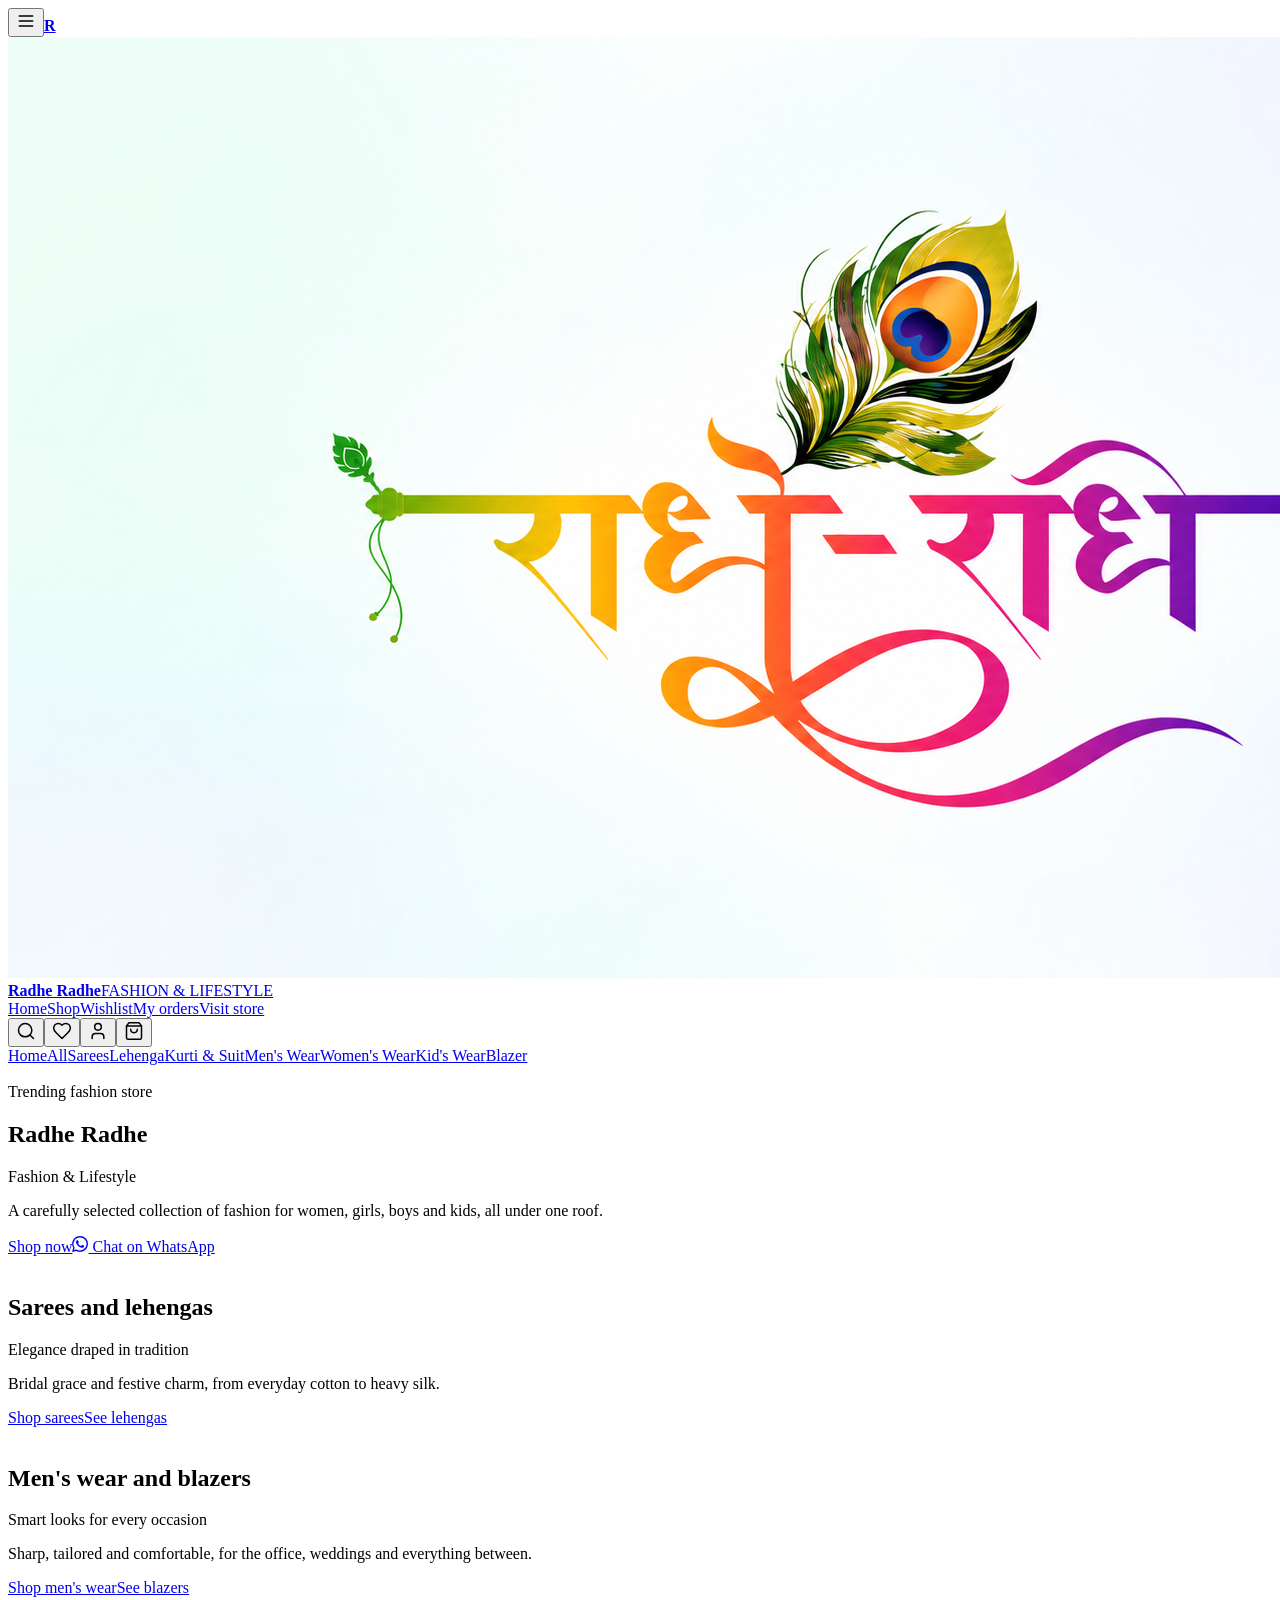
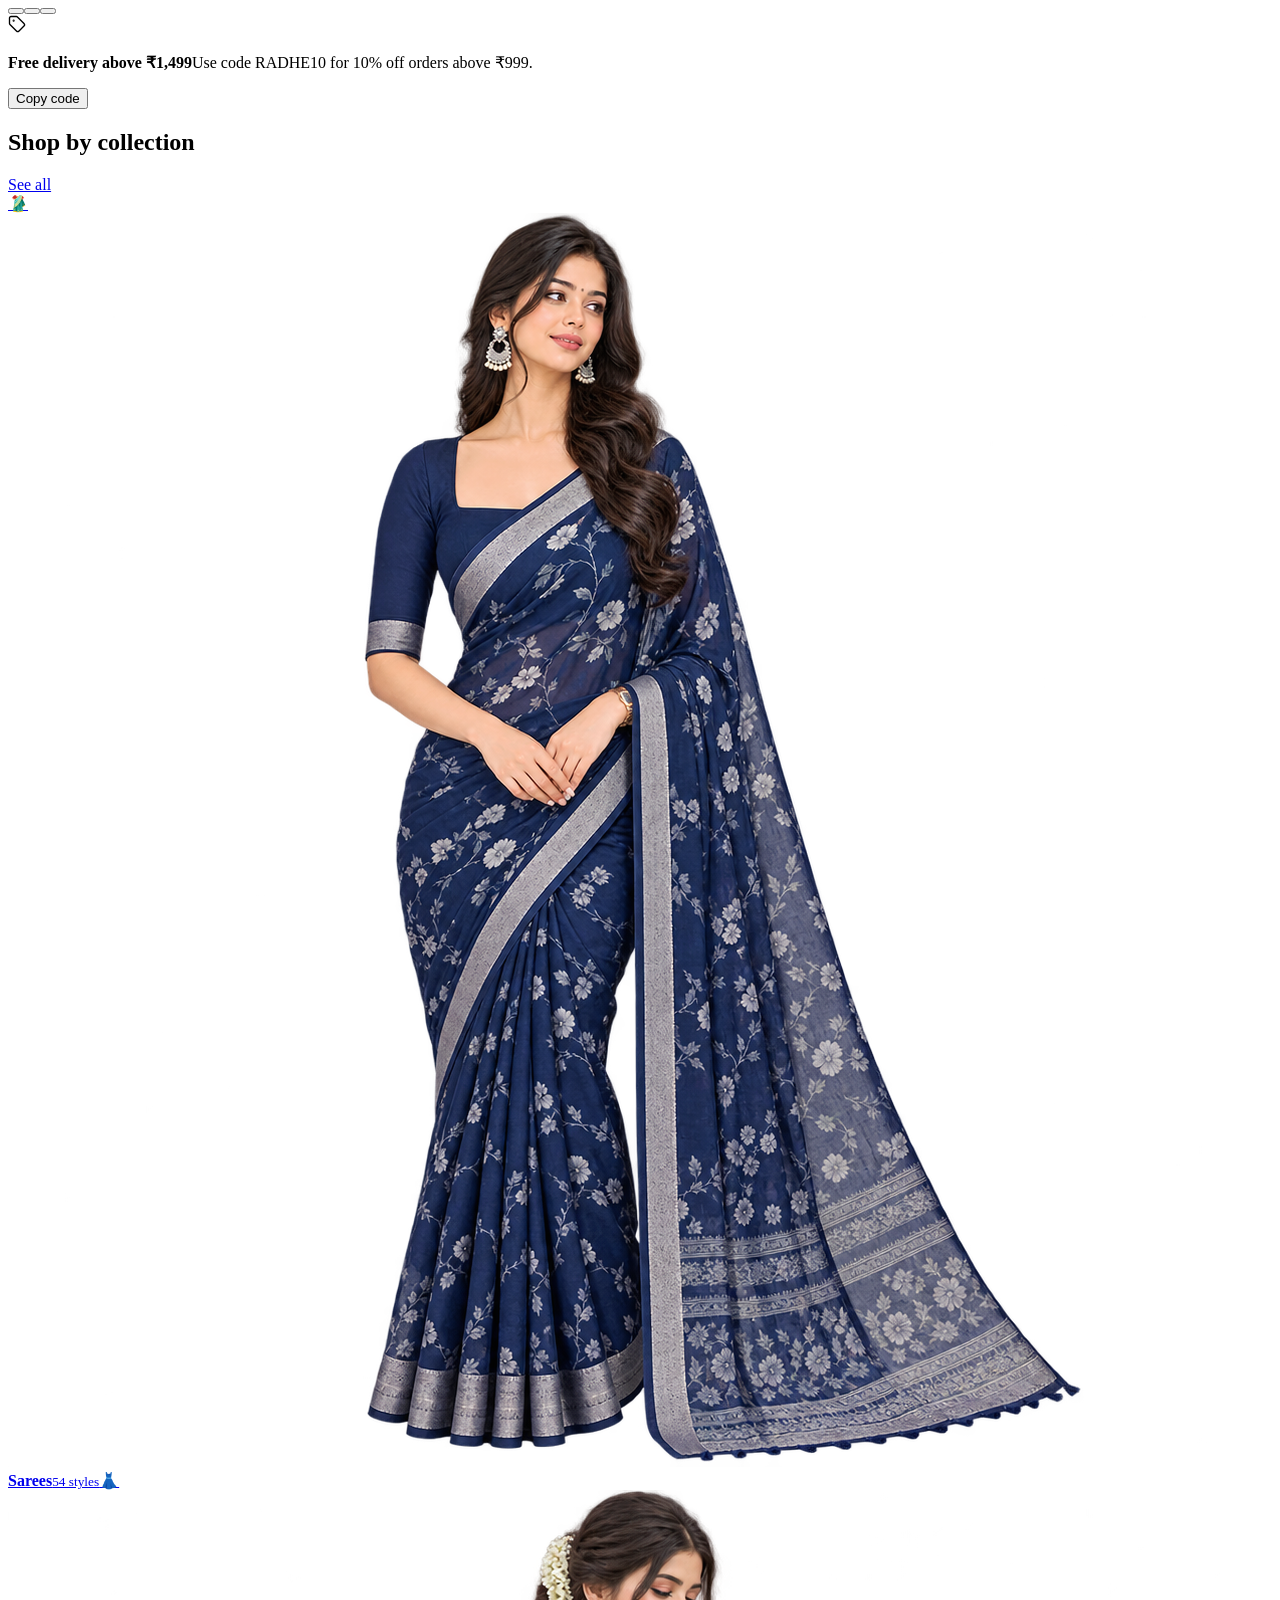
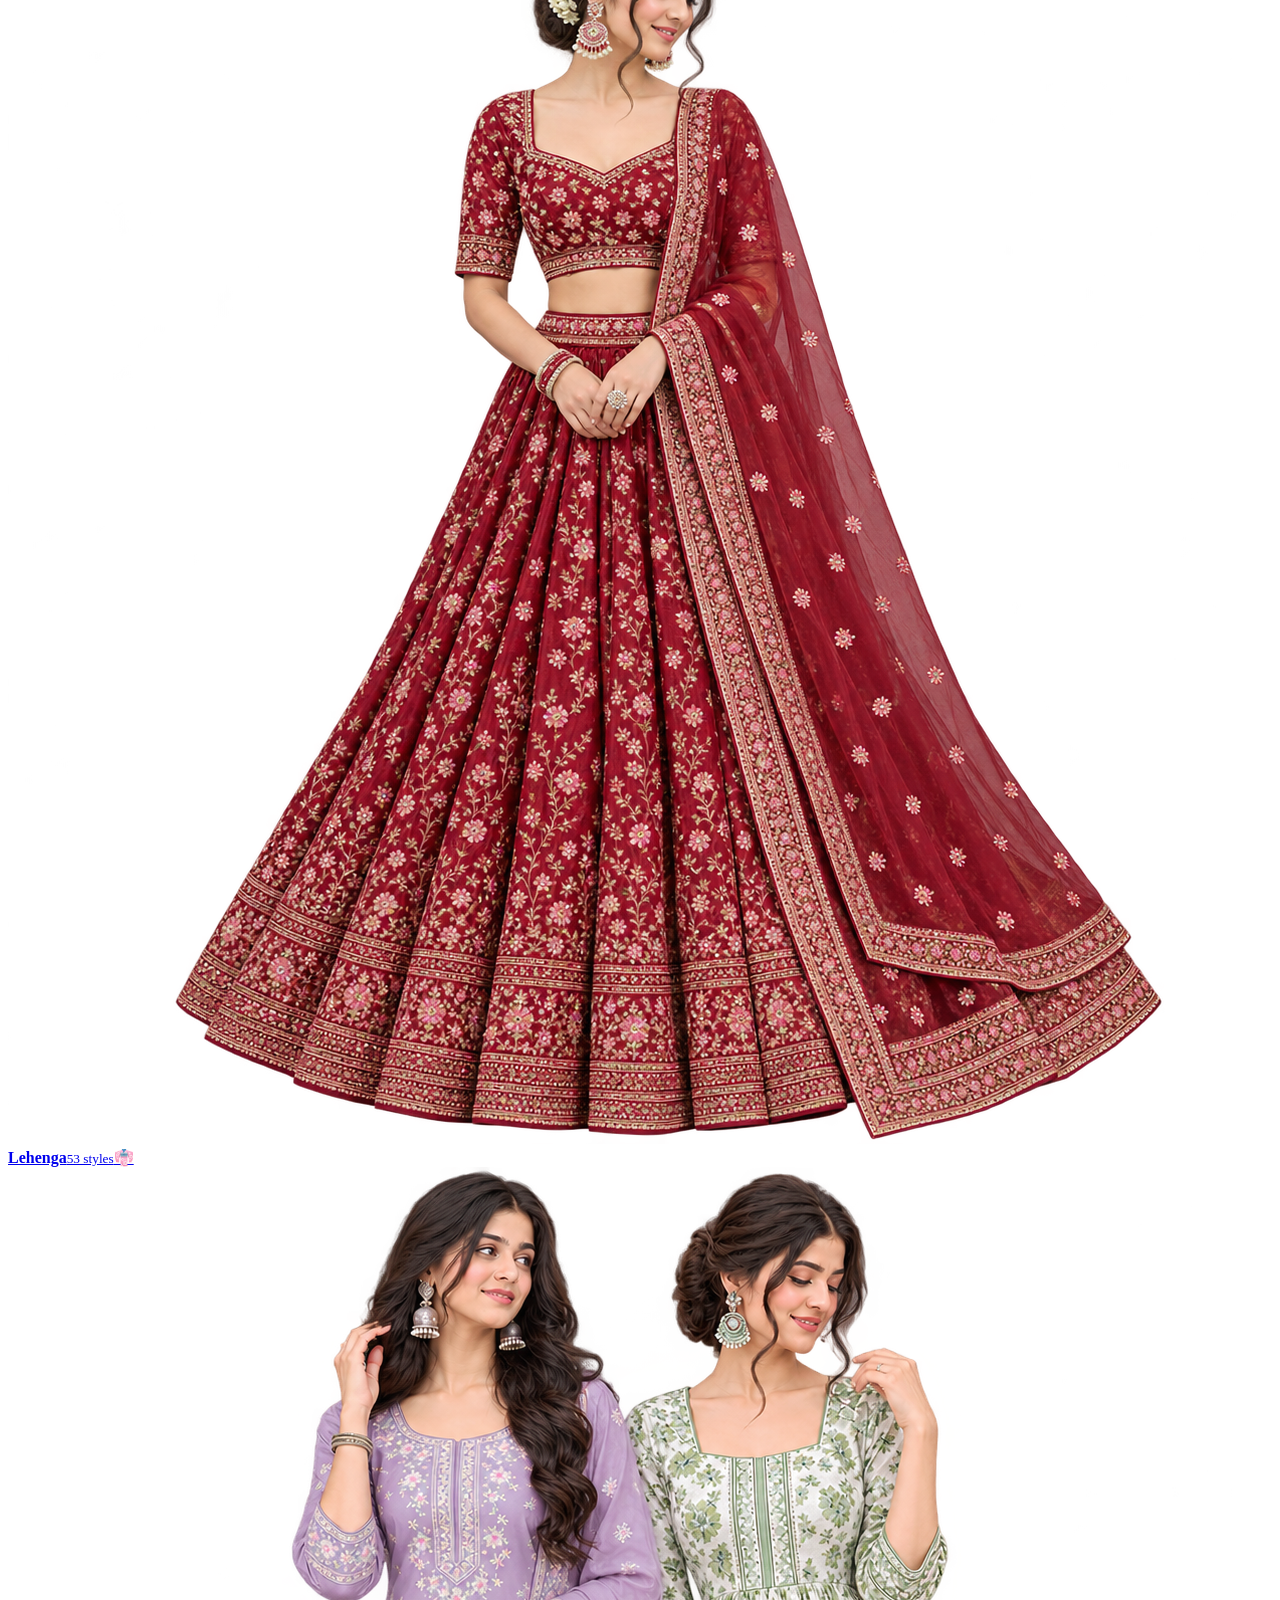
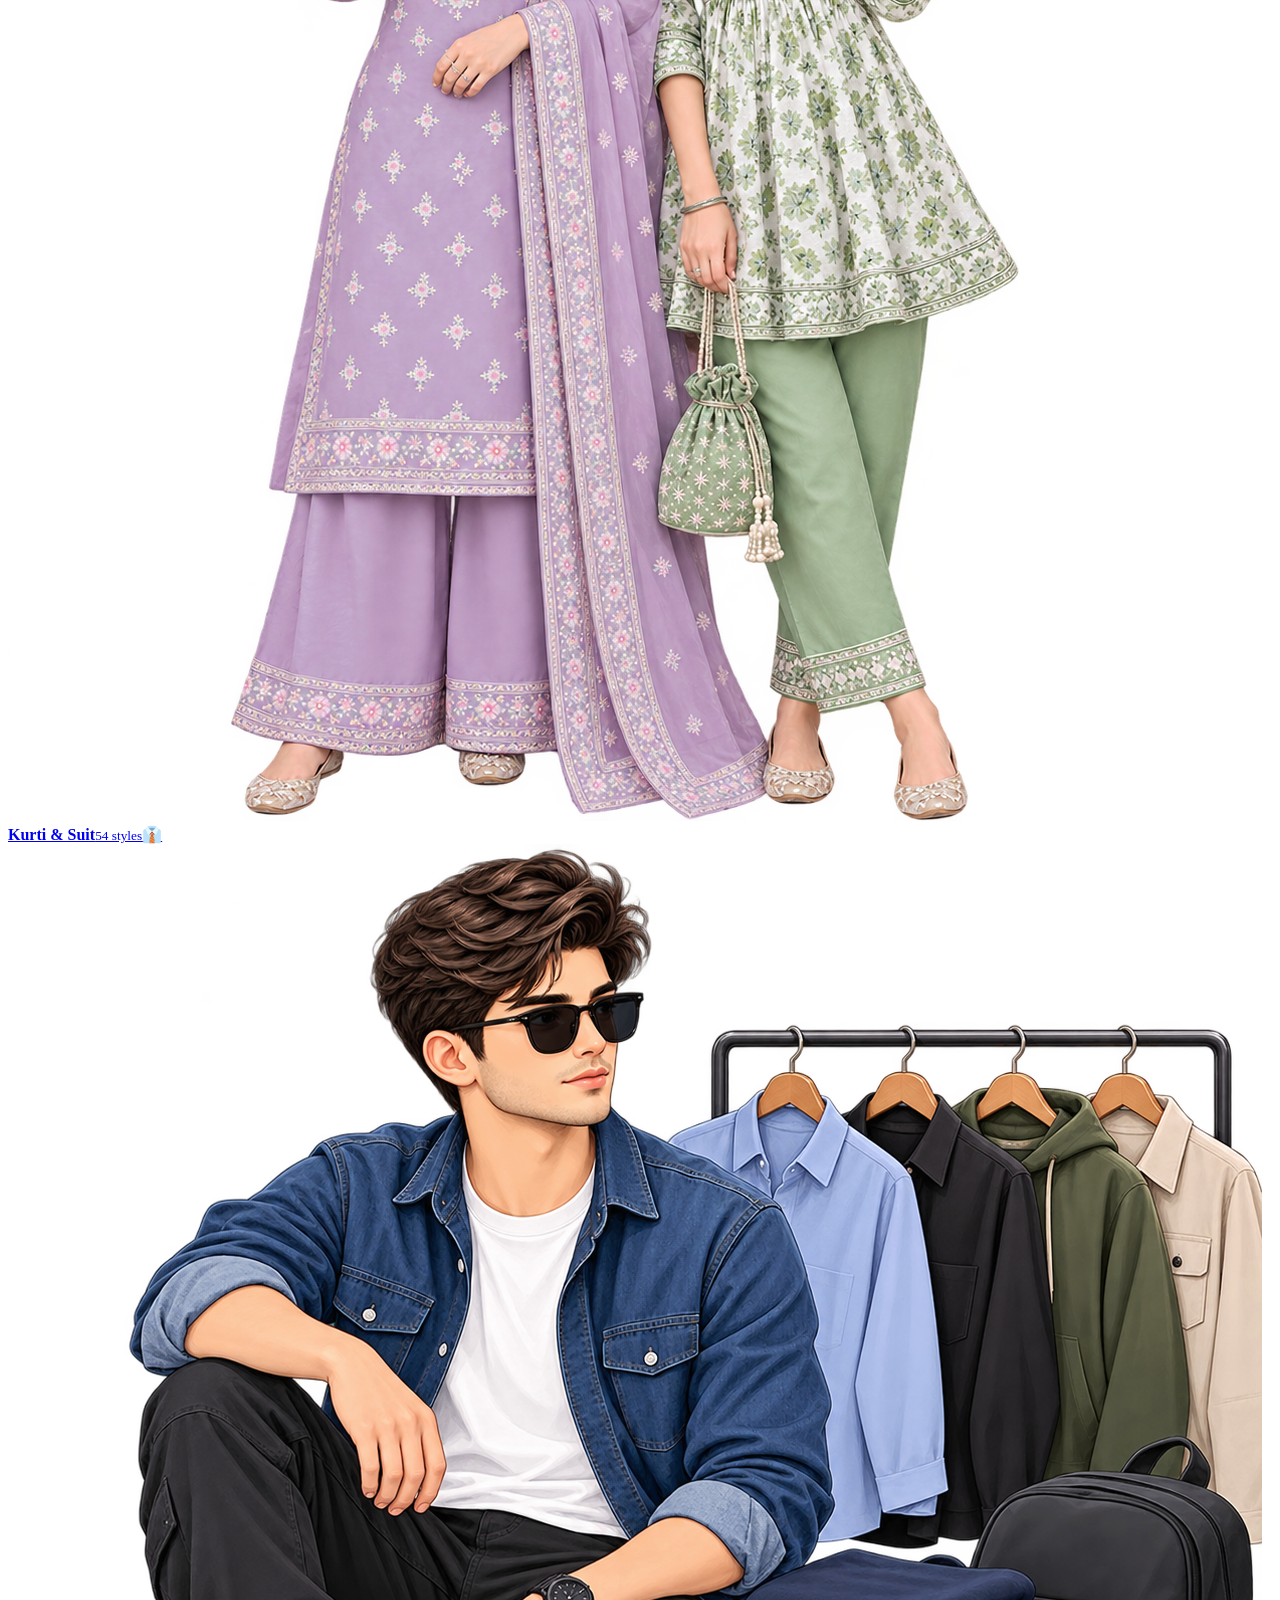
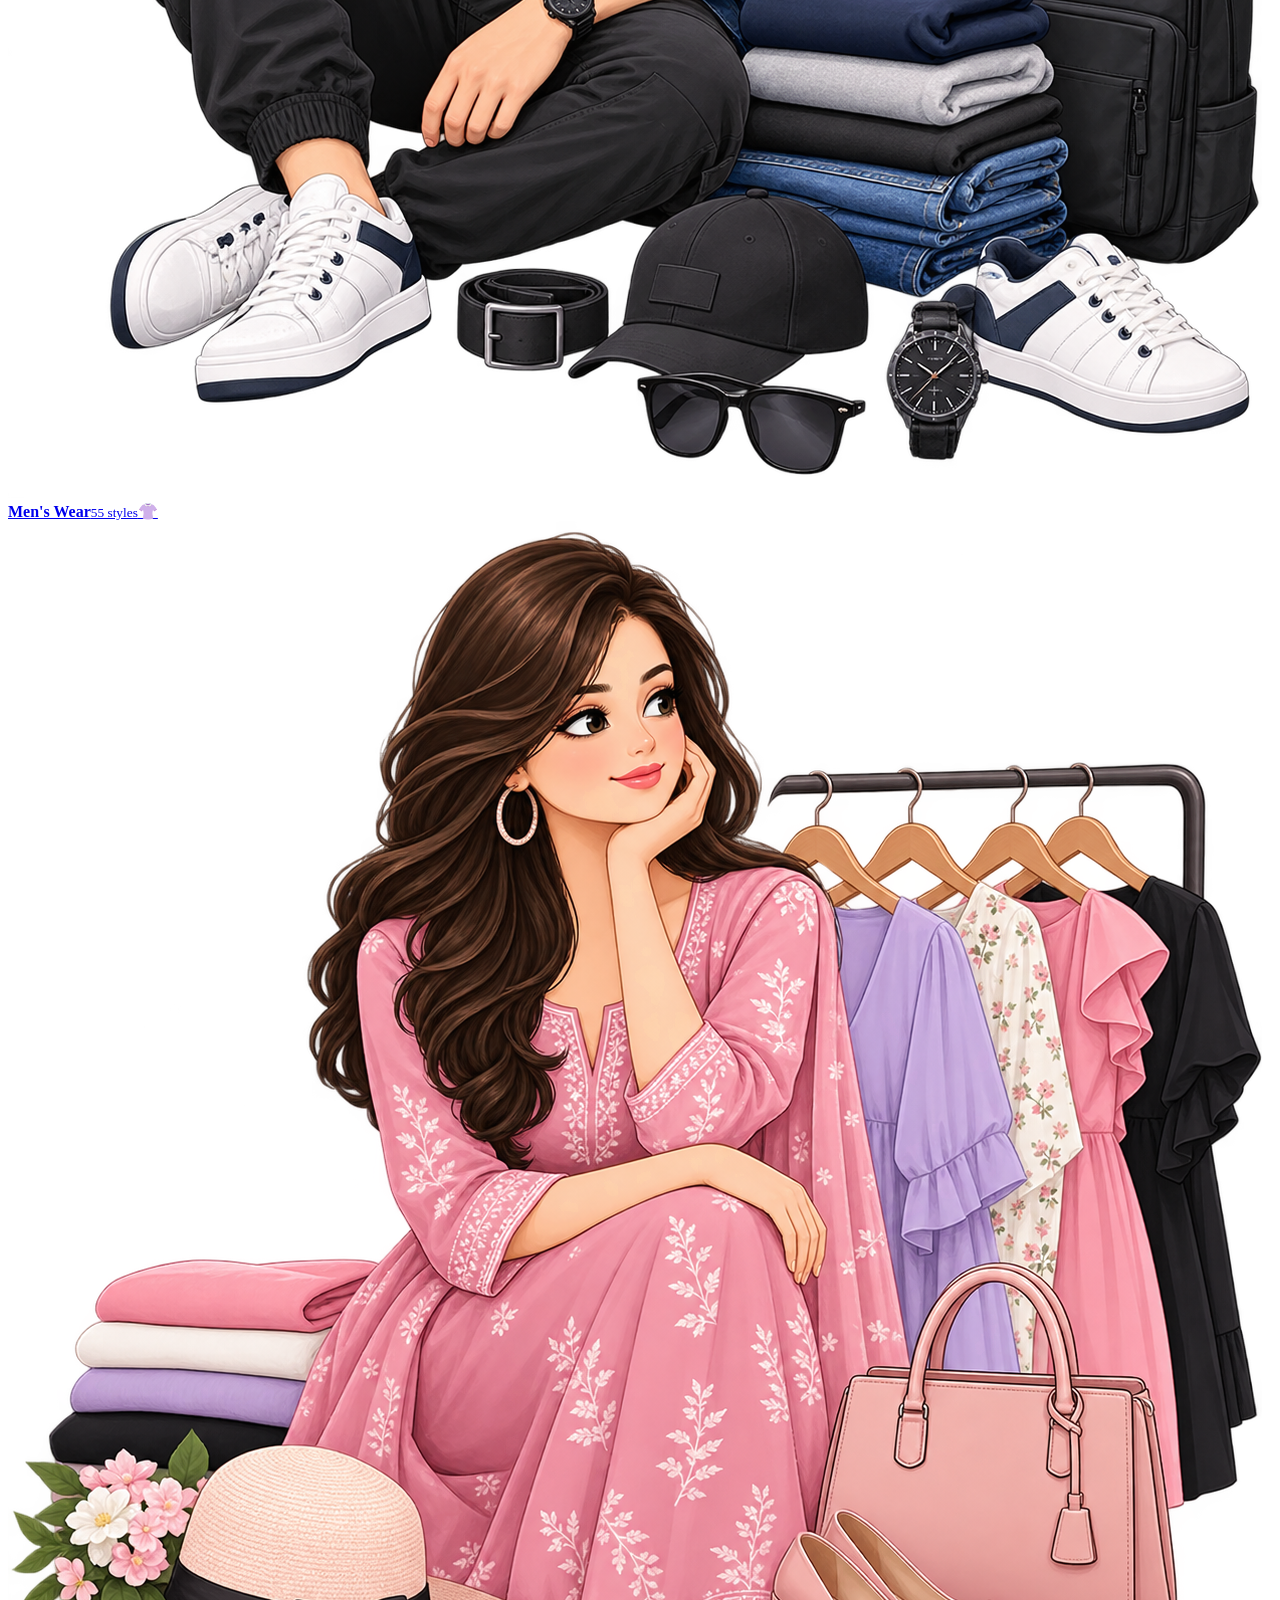
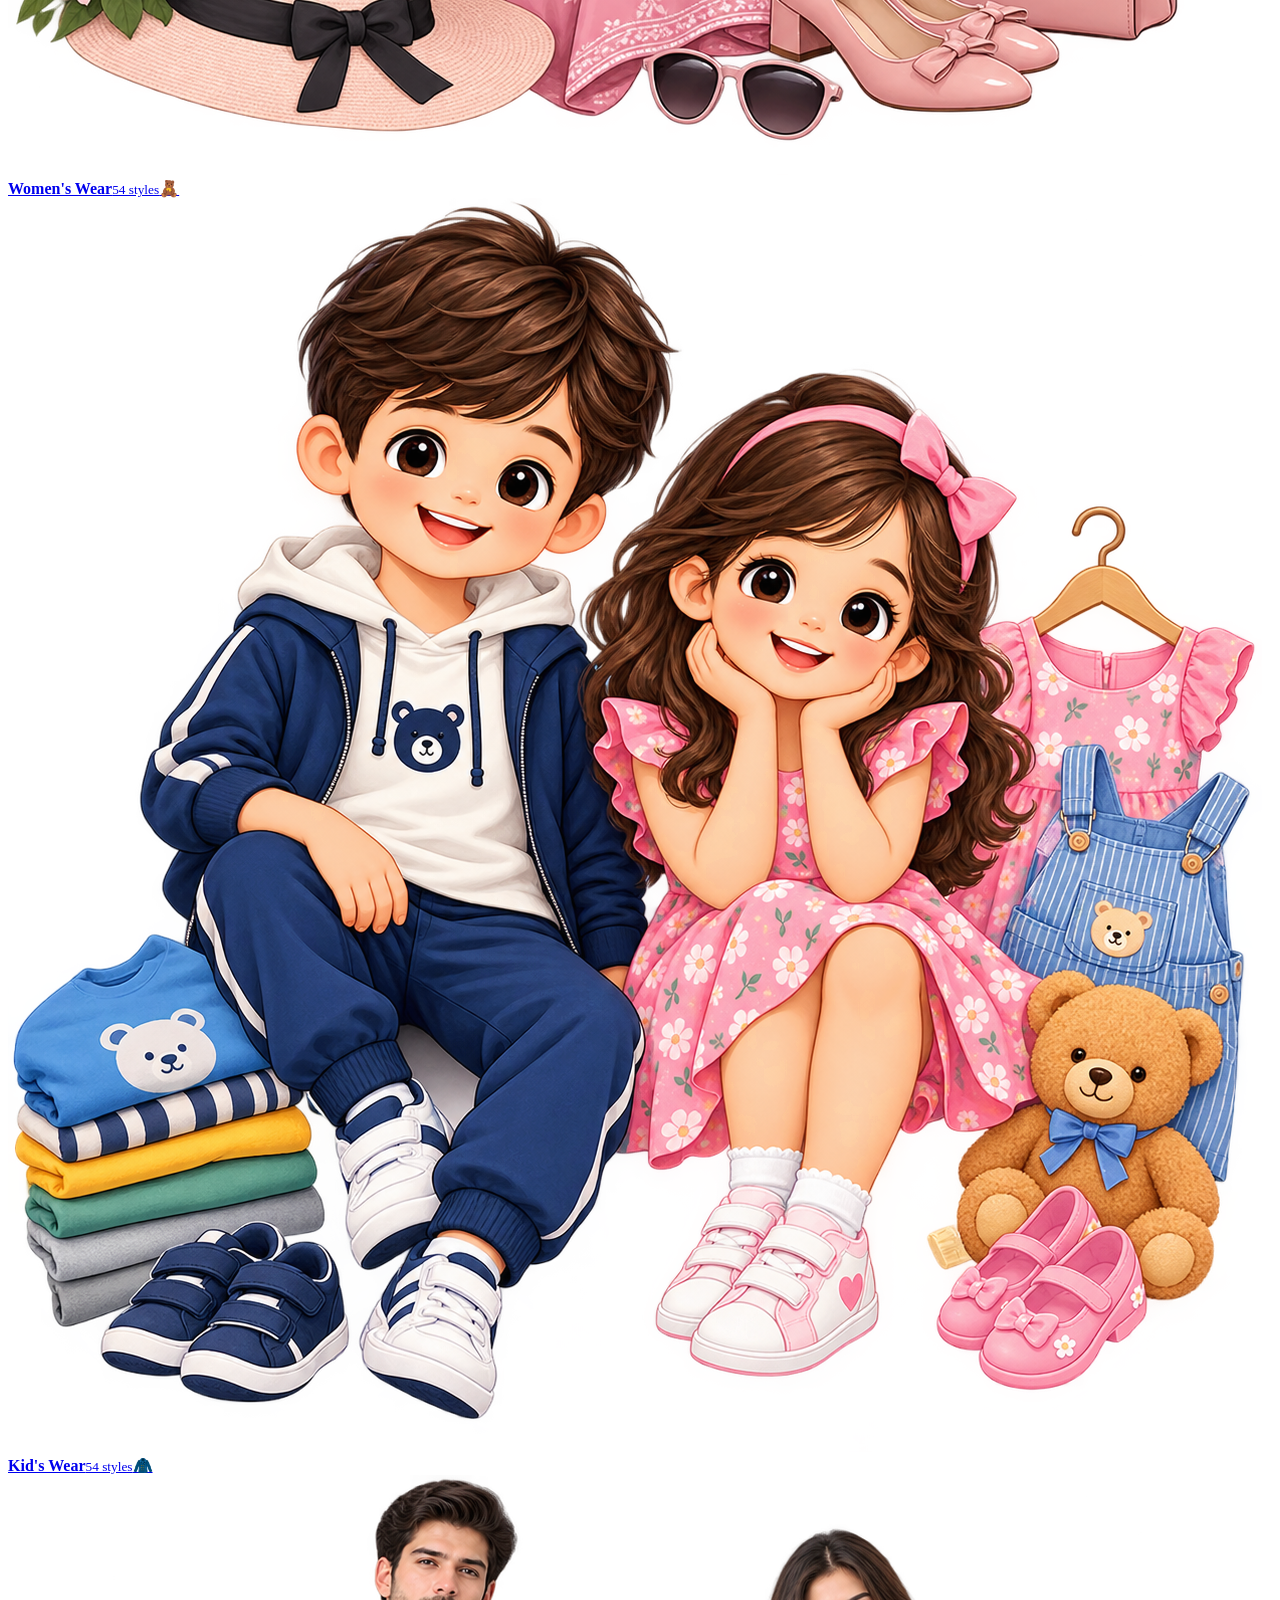
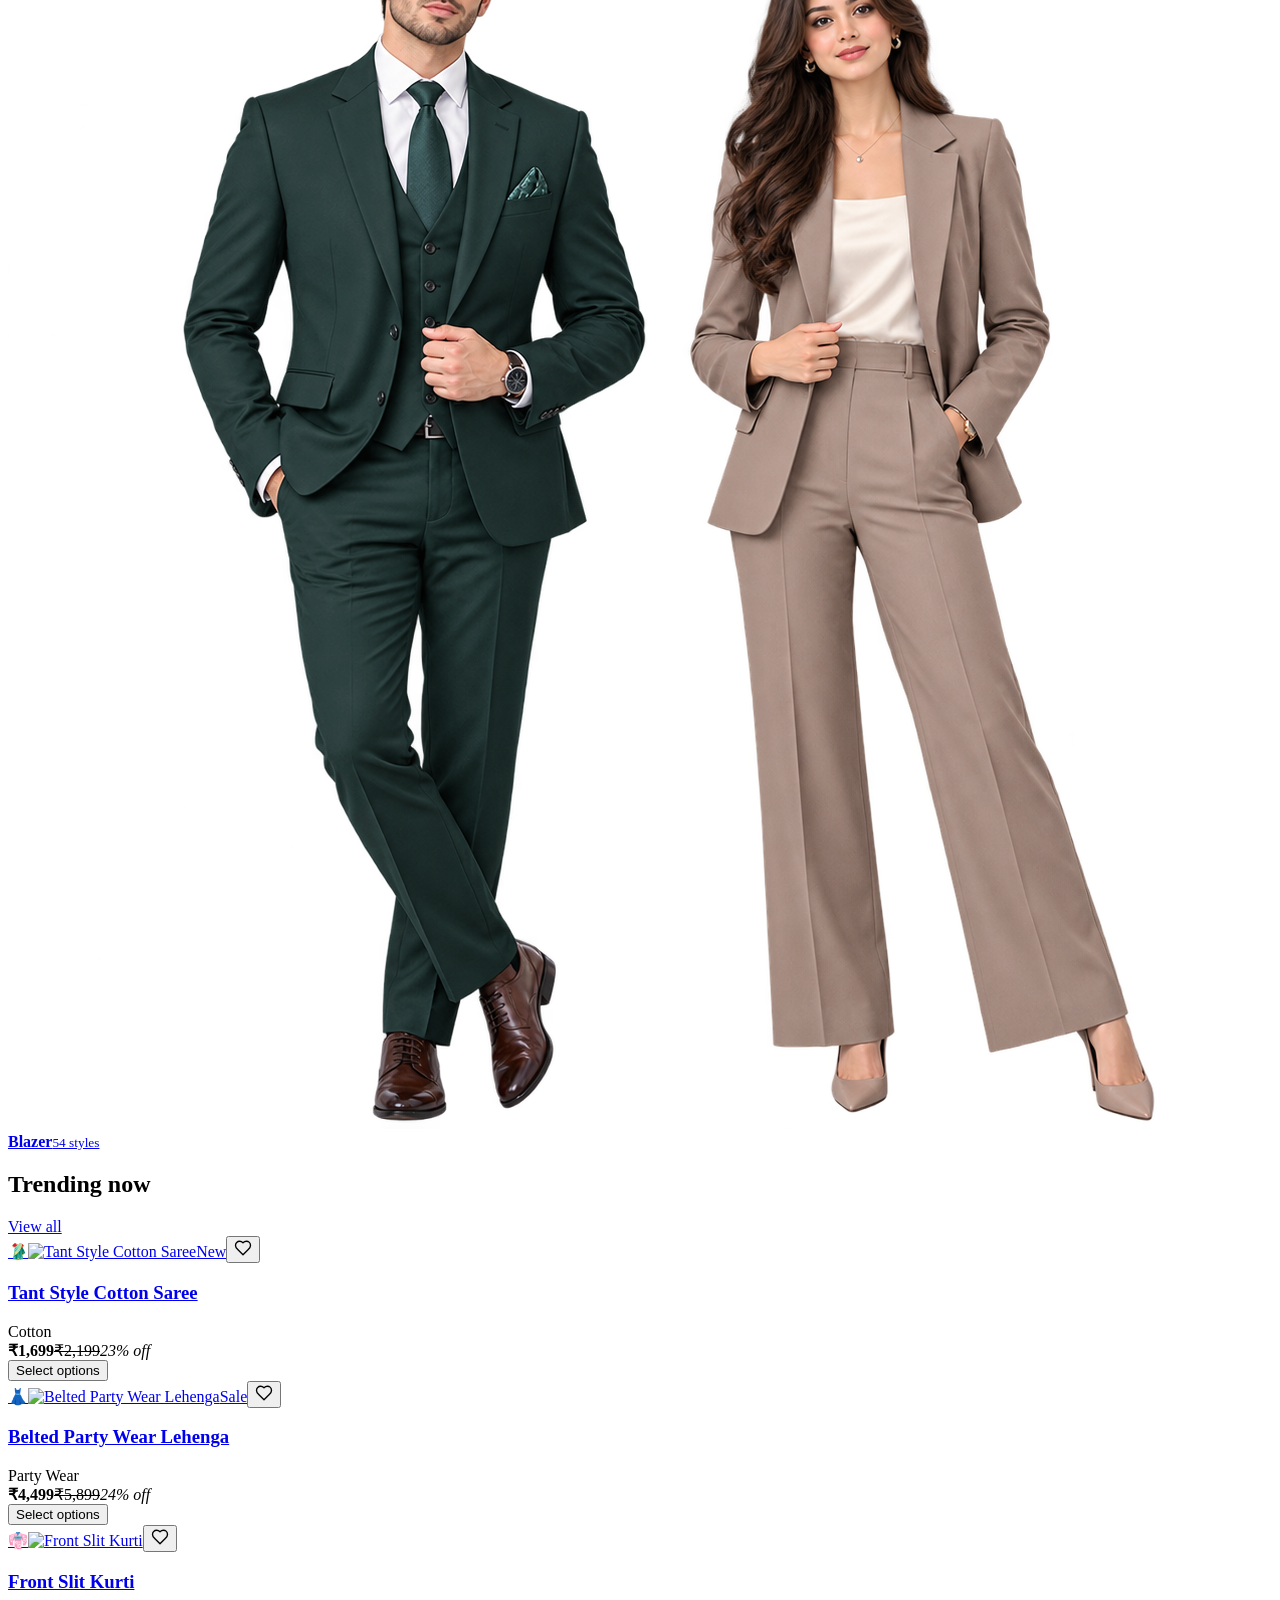
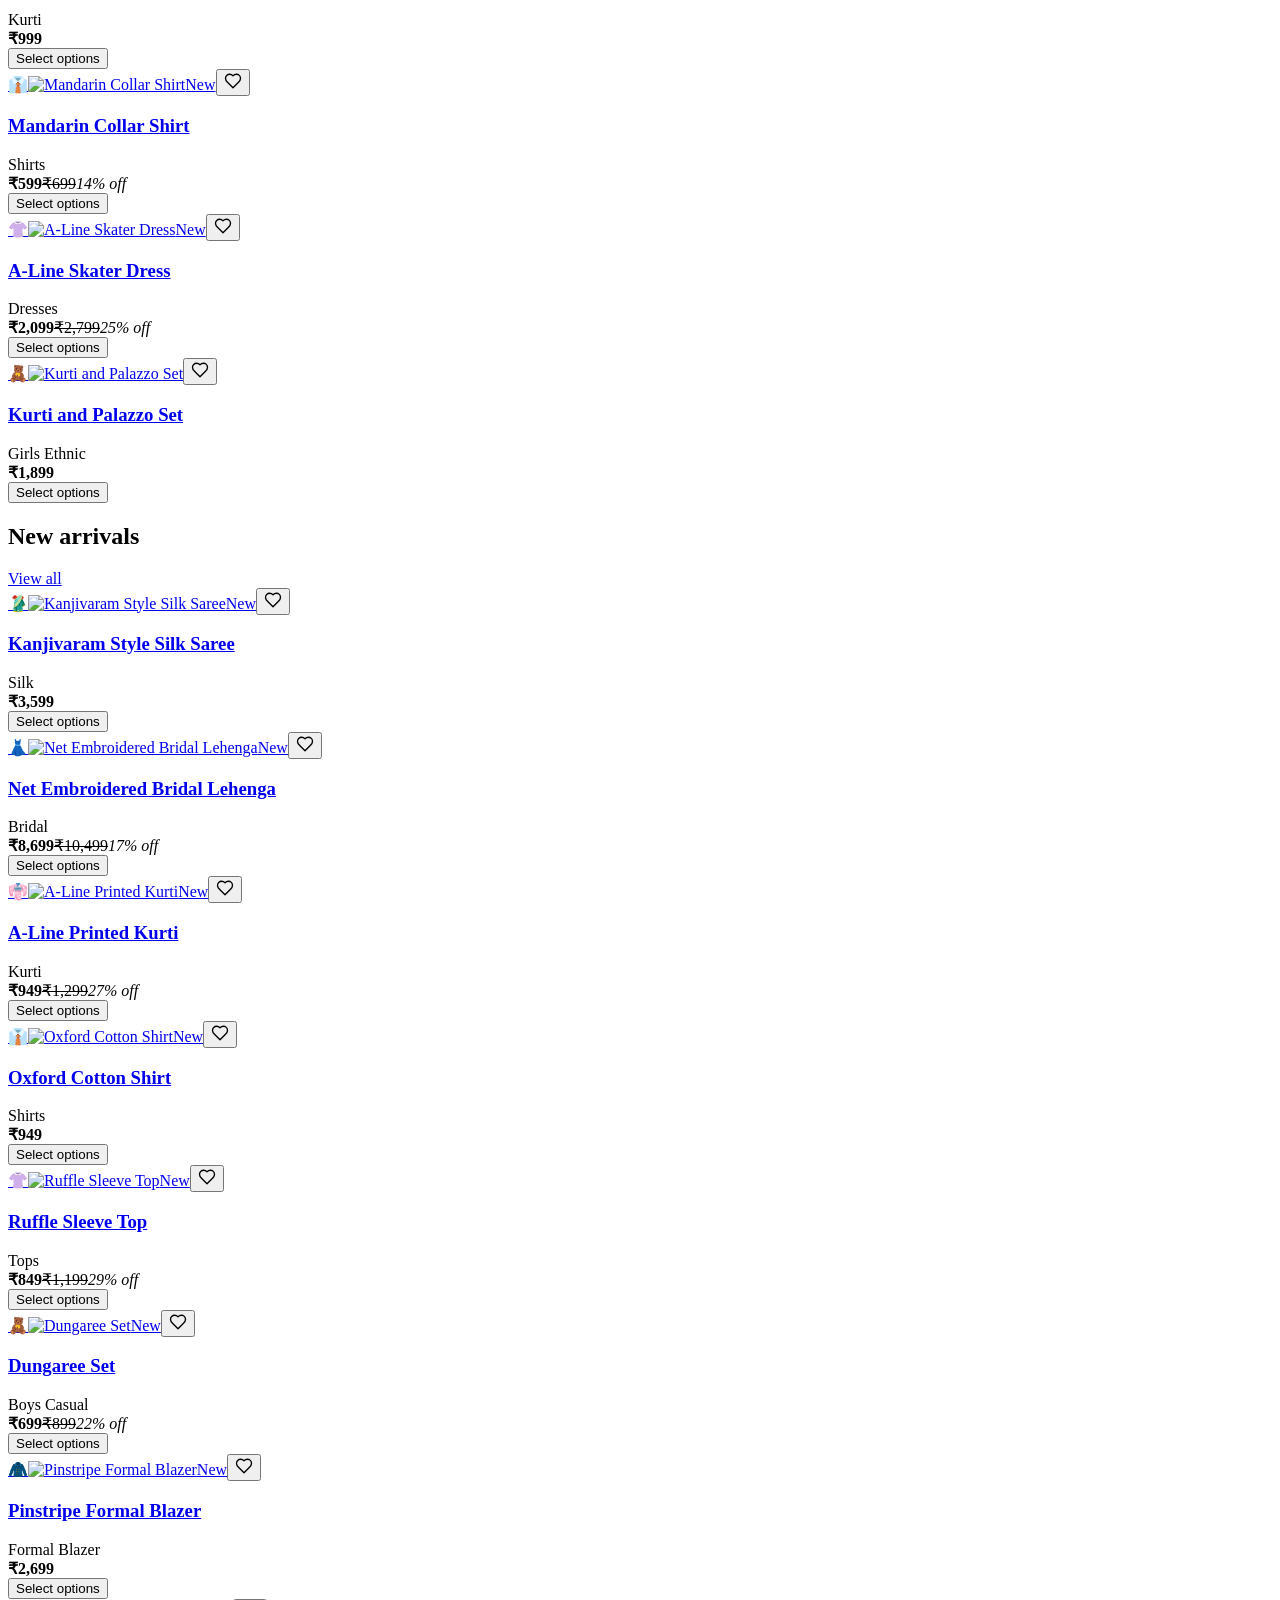
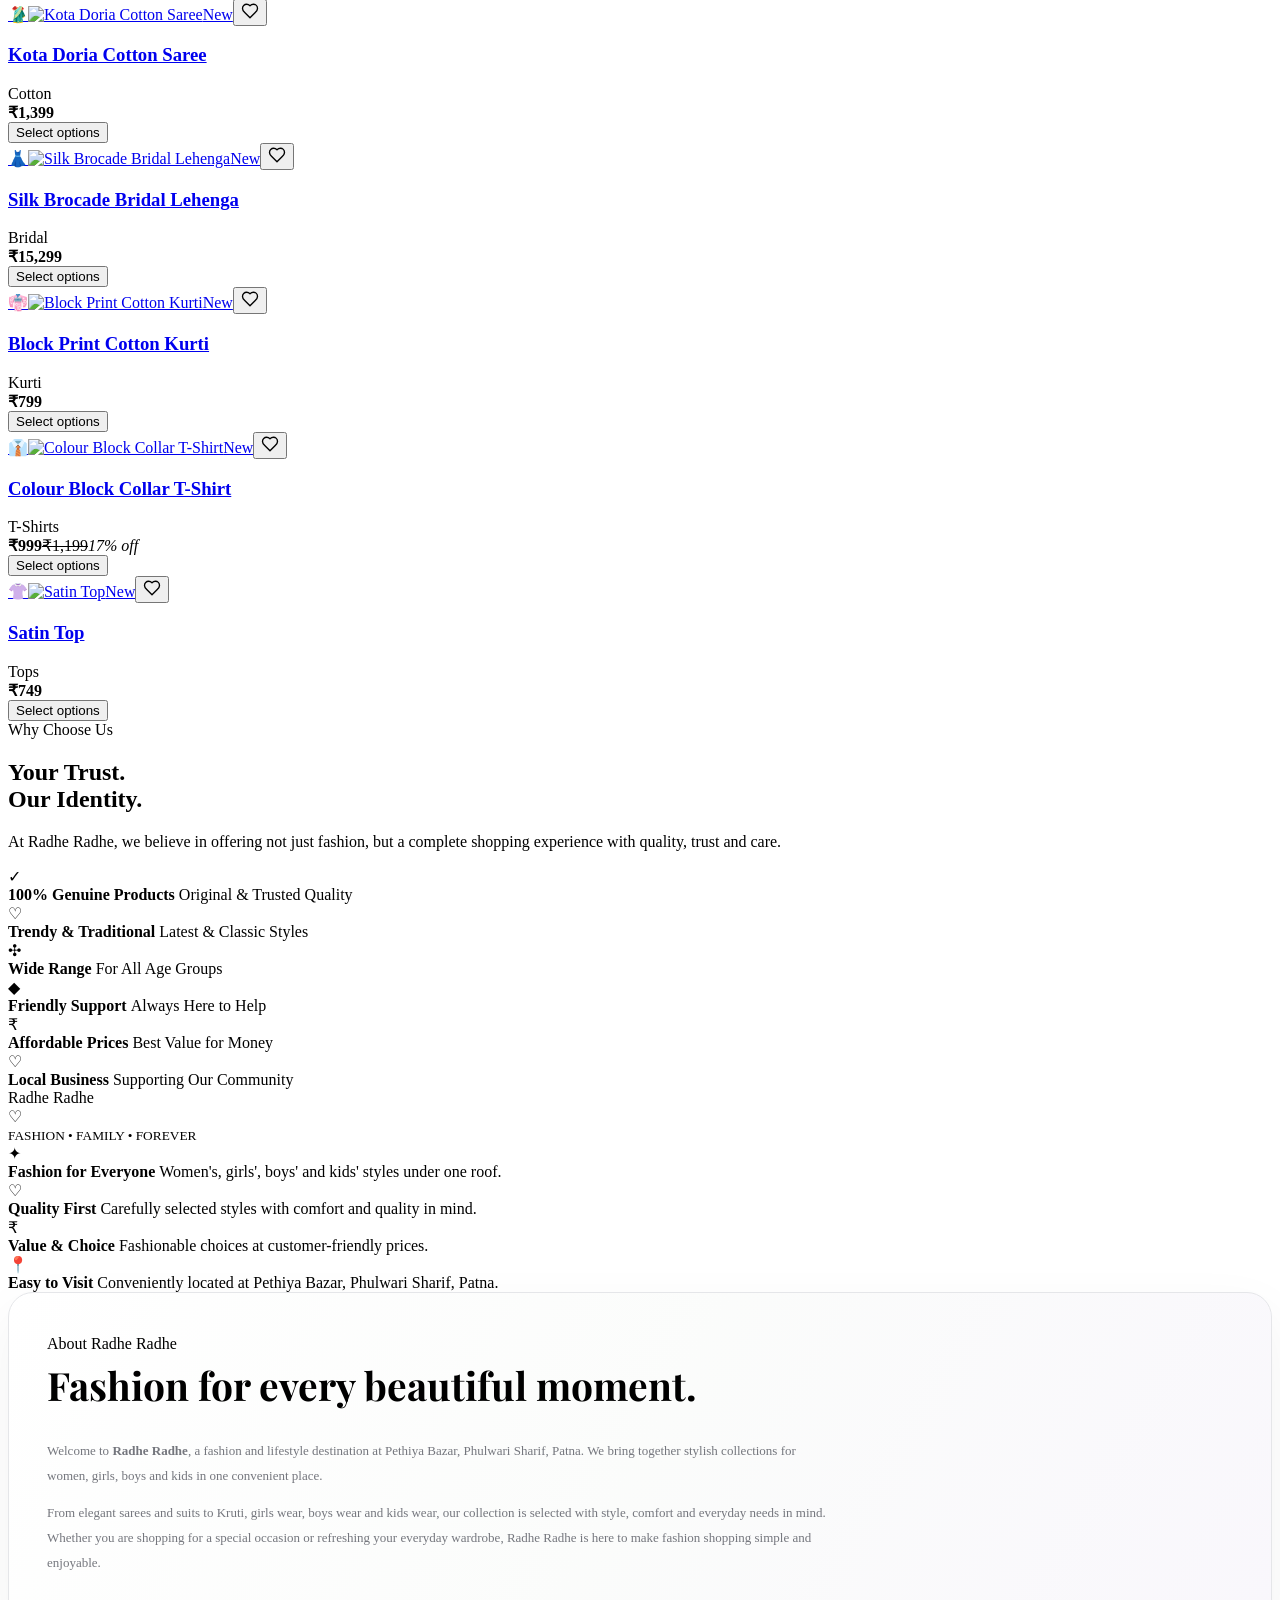
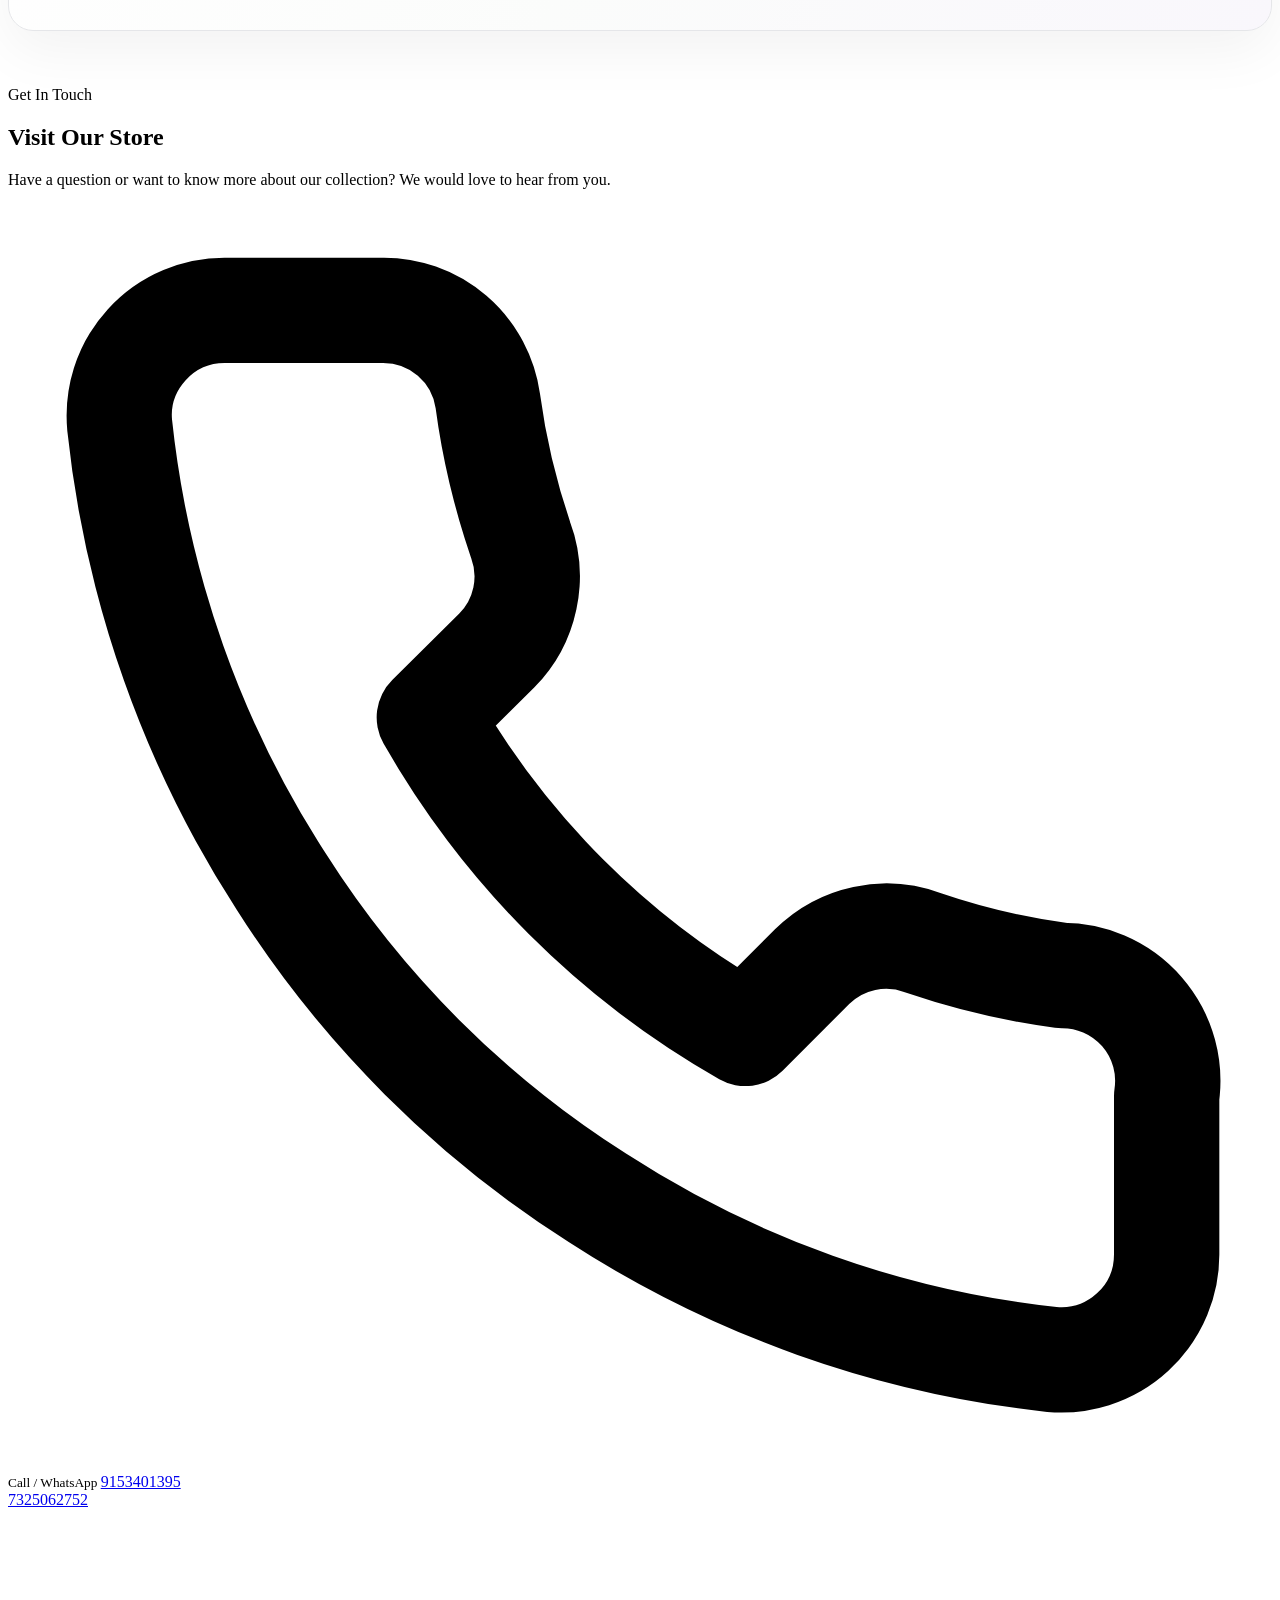
==== commit fda4b10c: "Add files via upload" ====
--- a/index.html
+++ b/index.html
@@ -1,19 +1,15 @@
 <!DOCTYPE html>
-<html lang="en">
+<html lang="en-IN">
 <head>
 <meta charset="UTF-8">
 <meta name="viewport" content="width=device-width, initial-scale=1.0, viewport-fit=cover">
 <meta name="theme-color" content="#ffffff">
-<title>Radhe Radhe | Fashion &amp; Lifestyle</title>
-<meta name="description" content="Radhe Radhe Fashion &amp; Lifestyle: sarees, lehengas, kurtis and suits, men's wear, women's wear, kid's wear and blazers in Phulwari Sharif, Patna. Order online with cash on delivery.">
-<meta name="keywords" content="Radhe Radhe, Fashion, Saree, Lehenga, Kurti, Suits, Men's Wear, Women's Wear, Kids Wear, Blazer, Phulwari Sharif, Patna">
-<meta property="og:title" content="Radhe Radhe | Fashion &amp; Lifestyle">
-<meta property="og:description" content="Style for every generation. Shop sarees, lehengas, kurtis, men's, women's and kid's wear. Cash on delivery.">
-<meta property="og:type" content="website">
-<!-- Install as an app (Chrome, Android, desktop) -->
-<link rel="manifest" href="manifest.webmanifest">
-<link rel="icon" href="icon-192.png" type="image/png">
-<link rel="apple-touch-icon" href="icon-192.png">
+<!--SEO:HEAD-->
+<title>Radhe Radhe Fashion &amp; Lifestyle – Clothing Store in Patna</title>
+<!--/SEO:HEAD-->
+<link rel="manifest" href="/manifest.webmanifest">
+<link rel="icon" href="/icon-192.png" type="image/png">
+<link rel="apple-touch-icon" href="/icon-192.png">
 <meta name="mobile-web-app-capable" content="yes">
 <meta name="apple-mobile-web-app-capable" content="yes">
 <meta name="apple-mobile-web-app-title" content="Radhe Radhe">
@@ -21,589 +17,13 @@
 <link rel="preconnect" href="https://fonts.googleapis.com">
 <link rel="preconnect" href="https://fonts.gstatic.com" crossorigin>
 <link href="https://fonts.googleapis.com/css2?family=DM+Sans:wght@400;500;600;700&family=Playfair+Display:ital,wght@0,500;0,600;0,700;1,500&display=swap" rel="stylesheet">
-<script type="application/ld+json">
-{"@context":"https://schema.org","@type":"ClothingStore","name":"Radhe Radhe Fashion & Lifestyle","telephone":["+919153401395","+917325062752"],"address":{"@type":"PostalAddress","streetAddress":"Pethiya Bazar","addressLocality":"Phulwari Sharif, Patna","addressRegion":"Bihar","addressCountry":"IN"},"sameAs":["https://instagram.com/ayaansh_shah_"],"hasMap":"https://maps.app.goo.gl/hmNDRTgCBczPwb798"}
-</script>
-<style>
-:root{
-  --white:#fff;
-  --soft:#f8f9fb;
-  --ink:#171719;
-  --text2:#3f4147;
-  --muted:#74767b;
-  --line:#e8e9ed;
-  --mint:#9bffcf;
-  --mint2:#18c98b;
-  --purple:#b7a7ff;
-  --purple2:#7d55e8;
-  --purple3:#5b34c4;
-  --pink:#ffd9e8;
-  --sky:#dcecff;
-  --sun:#fff0c6;
-  --warn:#c2680a;
-  --wa:#25d366;
-  --dark:#11141b;
-  --glow:0 0 0 1px rgba(155,255,207,.14),0 0 18px rgba(155,255,207,.14),0 0 22px rgba(183,167,255,.12),0 10px 30px rgba(0,0,0,.035);
-  --glow-btn:0 0 16px rgba(183,167,255,.18),0 0 12px rgba(155,255,207,.12);
-  --glow-btn-h:0 0 22px rgba(183,167,255,.3),0 0 18px rgba(155,255,207,.22);
-  --serif:"Playfair Display",Georgia,serif;
-  --sans:"DM Sans",system-ui,-apple-system,"Segoe UI",sans-serif;
-  --arch:999px 999px 20px 20px;
-}
-*{margin:0;padding:0;box-sizing:border-box}
-html{scroll-behavior:smooth;-webkit-text-size-adjust:100%;overscroll-behavior:none;max-width:100%}
-body{font-family:var(--sans);background:#fff;color:var(--ink);font-size:15px;line-height:1.5;overflow-x:hidden;max-width:100%;overscroll-behavior:none;-webkit-tap-highlight-color:transparent}
-@supports (overflow:clip){html,body{overflow-x:clip}}
-body.lock{overflow:hidden}
-/* soft background glow: one light fixed layer, nothing sticks out past the screen edge */
-.bg{position:fixed;inset:0;z-index:-2;pointer-events:none;background:radial-gradient(520px 520px at -8% -6%,rgba(155,255,207,.24),transparent 70%),radial-gradient(560px 560px at 108% 104%,rgba(183,167,255,.2),transparent 70%)}
-a{text-decoration:none;color:inherit}
-img{max-width:100%;display:block}
-button{font-family:inherit;border:none;background:none;cursor:pointer;color:inherit}
-input,textarea,select{font-family:inherit;font-size:16px;color:var(--ink)}
-h1,h2,h3,h4{font-weight:600;line-height:1.15}
-:focus-visible{outline:2px solid var(--ink);outline-offset:2px;border-radius:6px}
-.ic{flex-shrink:0}
-.wrap{width:min(1180px,92%);margin-inline:auto}
-.only-m{display:flex}
-.ibtn.hide-m{display:none}
-.sr{position:absolute;width:1px;height:1px;overflow:hidden;clip:rect(0 0 0 0)}
-
-/* ---------- header ---------- */
-.site-head{position:-webkit-sticky;position:sticky;top:0;z-index:100;transform:translateZ(0);background:rgba(255,255,255,.84);backdrop-filter:blur(18px);-webkit-backdrop-filter:blur(18px);padding-top:8px}
-.nav{width:min(1180px,92%);margin:auto;min-height:58px;display:flex;align-items:center;gap:6px;padding:0 8px;border:1px solid rgba(211,211,220,.75);border-radius:16px;background:rgba(255,255,255,.72);box-shadow:var(--glow)}
-.ibtn{position:relative;width:36px;height:36px;flex-shrink:0;border-radius:50%;display:flex;align-items:center;justify-content:center;transition:background .2s,box-shadow .2s}
-.ibtn:hover{background:var(--soft)}
-.ibtn.ring{border:1px solid rgba(181,167,255,.75);background:#fff;box-shadow:var(--glow-btn)}
-.ibtn.ring:hover{box-shadow:var(--glow-btn-h)}
-.ibtn img.av{width:100%;height:100%;border-radius:50%;object-fit:cover}
-.bdg{position:absolute;top:-3px;right:-3px;min-width:17px;height:17px;padding:0 4px;border-radius:9px;background:var(--ink);color:#fff;font-size:10px;font-weight:700;font-style:normal;display:flex;align-items:center;justify-content:center}
-.bdg:empty,.bdg[data-n="0"]{display:none}
-.brand{display:flex;align-items:center;gap:8px;min-width:0;margin-right:auto}
-.brand-logo{position:relative;width:36px;height:36px;flex-shrink:0;border-radius:50%;overflow:hidden;background:linear-gradient(135deg,#fdf6ec,#fdf1f4);border:1px solid #fff;box-shadow:0 0 12px rgba(155,255,207,.25),0 0 15px rgba(183,167,255,.2);display:grid;place-items:center}
-.brand-logo b{font-family:var(--serif);font-size:20px;color:var(--ink)}
-.brand-logo img{position:absolute;inset:0;width:100%;height:100%;object-fit:cover}
-.brand-text{line-height:1}
-.brand-text strong{display:block;font-family:var(--serif);font-size:19px;font-weight:600;white-space:nowrap}
-.brand-text span{display:block;margin-top:4px;color:var(--muted);font-size:7px;font-weight:600;letter-spacing:1px;white-space:nowrap}
-.nav-links{display:none}
-.nav-actions{display:flex;align-items:center;gap:4px;flex-shrink:0}
-.tabs{display:flex;gap:6px;overflow-x:auto;padding:9px 0 10px;scrollbar-width:none;-webkit-overflow-scrolling:touch}
-.tabs::-webkit-scrollbar{display:none}
-.tabs a{flex-shrink:0;padding:7px 14px;border-radius:999px;font-size:13px;font-weight:500;color:var(--text2);border:1px solid transparent;transition:.2s}
-.tabs a:hover{color:var(--ink)}
-.tabs a.on{color:var(--ink);background:#fff;border-color:rgba(181,167,255,.7);box-shadow:0 0 14px rgba(183,167,255,.25),0 0 10px rgba(155,255,207,.18)}
-
-/* ---------- buttons ---------- */
-.btn{display:inline-flex;align-items:center;justify-content:center;gap:8px;height:46px;padding:0 22px;border-radius:999px;font-weight:600;font-size:14px;transition:box-shadow .2s,transform .15s,background .2s;white-space:nowrap}
-.btn:active{transform:scale(.98)}
-.btn-dark{background:var(--ink);color:#fff}
-.btn-dark:hover{box-shadow:0 8px 24px rgba(0,0,0,.2)}
-.btn-glow{background:#fff;border:1px solid rgba(181,167,255,.8);box-shadow:var(--glow-btn)}
-.btn-glow:hover{box-shadow:var(--glow-btn-h)}
-.btn-wa{background:var(--wa);color:#fff}
-.btn-wa:hover{box-shadow:0 8px 22px rgba(37,211,102,.35)}
-.btn-block{width:100%}
-.btn[disabled]{opacity:.45;pointer-events:none}
-.link{color:var(--ink);font-weight:600;font-size:13px}
-.link:hover{text-decoration:underline}
-
-/* ---------- sections ---------- */
-.sec{margin-top:34px;scroll-margin-top:130px}
-.sec-head{display:flex;align-items:baseline;justify-content:space-between;gap:12px;margin-bottom:14px}
-.sec-head h2{font-family:var(--serif);font-size:clamp(23px,5vw,34px);letter-spacing:-.5px}
-.sec-head p{color:var(--muted);font-size:13px;margin-top:4px}
-.kicker{display:inline-flex;align-items:center;gap:8px;padding:5px 11px;border:1px solid rgba(155,255,207,.6);border-radius:50px;background:rgba(255,255,255,.85);color:#5d5f66;font-size:11px;font-weight:600;letter-spacing:.4px;box-shadow:0 0 14px rgba(155,255,207,.15)}
-.kicker::before{content:"";width:6px;height:6px;border-radius:50%;background:var(--mint2);box-shadow:0 0 9px var(--mint2)}
-
-/* ---------- hero ---------- */
-.hero-wrap{margin-top:8px}
-.hero{display:flex;overflow-x:auto;scroll-snap-type:x mandatory;scrollbar-width:none;border-radius:26px;-webkit-overflow-scrolling:touch}
-.hero::-webkit-scrollbar{display:none}
-.slide{flex:0 0 100%;scroll-snap-align:start;position:relative;overflow:hidden;display:flex;align-items:center;min-height:310px;padding:22px 20px}
-.tone-mint{background:linear-gradient(135deg,#e2fff2 0%,#f3fff9 55%,#ecfaff 100%)}
-.tone-lilac{background:linear-gradient(135deg,#eee8ff 0%,#f8f4ff 55%,#ffeef6 100%)}
-.tone-sky{background:linear-gradient(135deg,#e1efff 0%,#f3f8ff 55%,#fff6e3 100%)}
-.slide-media{position:absolute;inset:0;pointer-events:none}
-.hero-img{position:absolute;inset:0;width:100%;height:100%;object-fit:cover}
-/* JPG: fills the whole hero card */
-.slide.is-jpg::after{content:"";position:absolute;inset:0;z-index:1;pointer-events:none;background:linear-gradient(90deg,rgba(255,255,255,.9) 0%,rgba(255,255,255,.72) 36%,rgba(255,255,255,0) 66%)}
-/* PNG: sits on the right side, no frame, blends with the card colour */
-.slide.is-png .slide-media{left:auto;right:0;width:46%}
-.slide.is-png .hero-img{object-fit:contain;object-position:right bottom}
-.slide-txt{position:relative;z-index:2;max-width:56%}
-.slide-txt h1,.slide-txt h2{font-family:var(--serif);font-size:clamp(28px,8.2vw,58px);letter-spacing:-1px;margin-top:12px}
-.slide-txt .sub{font-family:var(--serif);font-size:clamp(15px,3.6vw,22px);color:var(--text2);margin-top:6px}
-.slide-txt .desc{display:none;color:#4f5157;font-size:14px;line-height:1.75;max-width:420px;margin-top:12px}
-.slide-txt .cta{display:flex;flex-wrap:wrap;gap:8px;margin-top:18px}
-.slide-txt .btn{height:42px;padding:0 18px;font-size:13px}
-.slide.textless .slide-txt{position:absolute;width:1px;height:1px;overflow:hidden;clip:rect(0 0 0 0)}
-.slide.textless.is-jpg::after{display:none}
-.slide-hit{position:absolute;inset:0;z-index:3}
-.dots{display:flex;justify-content:center;gap:7px;margin-top:12px}
-.dots button{width:7px;height:7px;border-radius:50%;background:#d9dae0;transition:.25s}
-.dots button.on{width:22px;border-radius:5px;background:var(--ink)}
-
-/* ---------- media / placeholders / fade-in ---------- */
-.ph{position:absolute;inset:0;display:grid;place-items:center;font-size:44px;background:linear-gradient(100deg,var(--tint,#f1f2f5) 35%,rgba(255,255,255,.7) 50%,var(--tint,#f1f2f5) 65%);background-size:250% 100%;animation:shimmer 1.5s linear infinite;transition:opacity .5s ease}
-.ph b{font-weight:400;font-size:inherit;opacity:0;transition:opacity .3s}
-.ph.done{opacity:0;animation:none;pointer-events:none}
-.ph.err{animation:none;background:var(--tint,#f1f2f5)}
-.ph.err b{opacity:.55}
-@keyframes shimmer{from{background-position:100% 0}to{background-position:-100% 0}}
-.mi{opacity:0;transform:scale(1.04);transition:opacity .6s ease,transform .9s cubic-bezier(.2,.7,.2,1)}
-.mi.ld{opacity:1;transform:none}
-img.broken{visibility:hidden}
-img.alt.broken{display:none}
-
-/* ---------- offer banner ---------- */
-.offer{margin-top:16px}
-.offer-in{display:flex;align-items:center;gap:14px;padding:14px 16px;border-radius:20px;background:linear-gradient(120deg,#dcfaee,#eef7ff 60%,#efe9ff);border:1px solid rgba(155,255,207,.6);box-shadow:0 0 22px rgba(155,255,207,.2)}
-.offer-in .ico{width:40px;height:40px;border-radius:50%;background:#fff;display:grid;place-items:center;color:var(--ink);box-shadow:var(--glow-btn);flex-shrink:0}
-.offer-in p{flex:1;font-size:13px;line-height:1.45;color:var(--text2)}
-.offer-in p b{color:var(--ink);font-size:14px;display:block}
-.code{font-weight:700;letter-spacing:1px;color:var(--ink)}
-.offer-in .btn{height:38px;padding:0 16px;font-size:12px}
-
-/* ---------- collections ---------- */
-.coll-row{display:flex;gap:12px;overflow-x:auto;scroll-snap-type:x proximity;scrollbar-width:none;padding:2px 2px 6px;margin-inline:-2px}
-.coll-row::-webkit-scrollbar{display:none}
-.coll{flex:0 0 calc((100% - 24px)/3);min-width:104px;scroll-snap-align:start;text-align:center}
-.coll-img{position:relative;display:block;aspect-ratio:4/5;border-radius:20px;overflow:hidden;background:var(--tint);box-shadow:0 6px 18px rgba(0,0,0,.07);transition:box-shadow .25s,transform .25s}
-.coll-img img{position:absolute;inset:0;width:100%;height:100%;object-fit:cover}
-.coll:hover .coll-img{box-shadow:0 0 24px rgba(155,255,207,.4),0 8px 22px rgba(0,0,0,.1);transform:translateY(-3px)}
-.coll b{display:block;margin-top:9px;font-size:13px;font-weight:600}
-.coll small{display:block;color:var(--muted);font-size:11px}
-
-/* ---------- product cards ---------- */
-.pgrid{display:grid;grid-template-columns:repeat(2,1fr);gap:18px 12px}
-.hrow{display:flex;gap:12px;overflow-x:auto;scroll-snap-type:x proximity;scrollbar-width:none;padding-bottom:6px}
-.hrow::-webkit-scrollbar{display:none}
-.hrow .pcard{flex:0 0 46%;scroll-snap-align:start}
-.pcard{position:relative;min-width:0}
-.pimg{position:relative;display:block;aspect-ratio:3/4;border-radius:18px;overflow:hidden;background:var(--tint,#f3f3f7)}
-.pimg img{position:absolute;inset:0;width:100%;height:100%;object-fit:cover}
-.pimg img.alt{opacity:0;transition:opacity .35s}
-.pcard.sold .pimg img,.pcard.sold .ph{filter:grayscale(1);opacity:.6}
-.tag{position:absolute;top:10px;left:10px;z-index:2;padding:4px 10px;border-radius:999px;background:#fff;font-size:11px;font-weight:700;color:var(--ink);box-shadow:0 0 12px rgba(183,167,255,.4)}
-.tag.sale{color:#0c8a5f;box-shadow:0 0 12px rgba(155,255,207,.6)}
-.tag.gray{color:var(--muted);box-shadow:none;border:1px solid var(--line)}
-.heart{position:absolute;top:8px;right:8px;z-index:3;width:36px;height:36px;border-radius:50%;background:rgba(255,255,255,.92);display:grid;place-items:center;color:var(--text2);box-shadow:0 2px 10px rgba(0,0,0,.08);transition:transform .2s}
-.heart:active{transform:scale(.9)}
-.heart.on{color:var(--ink)}
-.heart.on svg{fill:var(--ink)}
-.qadd{position:absolute;right:8px;bottom:calc(100% - 3/4*0px);display:none}
-.pinfo{padding:10px 2px 0}
-.pinfo h3{font-size:14px;font-weight:500;line-height:1.35;display:-webkit-box;-webkit-line-clamp:2;-webkit-box-orient:vertical;overflow:hidden;min-height:38px}
-.pinfo .meta{font-size:11.5px;color:var(--muted);margin-top:2px}
-.price{display:flex;align-items:baseline;flex-wrap:wrap;gap:4px 8px;margin-top:5px}
-.price b{font-size:16px;font-weight:700}
-.price s{color:var(--muted);font-size:12.5px}
-.price i{font-style:normal;color:#0c8a5f;font-size:12px;font-weight:600}
-.rate{display:inline-flex;align-items:center;gap:3px;font-size:12px;font-weight:600}
-.rate svg{fill:#f3b23c;stroke:#f3b23c}
-.card-add{margin-top:8px;width:100%;height:36px;border-radius:999px;border:1px solid rgba(181,167,255,.75);font-size:12.5px;font-weight:600;background:#fff;box-shadow:var(--glow-btn);transition:box-shadow .2s}
-.card-add:hover{box-shadow:var(--glow-btn-h)}
-
-/* ---------- ported from index_13.html: Why Choose Us to Footer (same design) ---------- */
-.section-kicker{ display:inline-flex; align-items:center; gap:8px; padding:6px 11px; border:1px solid rgba(155,255,207,.55); border-radius:50px; background:rgba(255,255,255,.82); color:#66686e; font-size:9px; font-weight:600; letter-spacing:1.8px; text-transform:uppercase; box-shadow: 0 0 14px rgba(155,255,207,.12), 0 0 15px rgba(183,167,255,.08); } .section-kicker::before{ content:""; width:6px; height:6px; border-radius:50%; background:var(--mint2); box-shadow:0 0 9px var(--mint2); } .section-title{ margin-top:10px; font-family:"Playfair Display",serif; font-size:43px; line-height:1.05; font-weight:600; letter-spacing:-1px; } .section-description{ max-width:410px; color:#777980; font-size:13px; line-height:1.8; } .social-svg{ width:18px; height:18px; display:block; flex-shrink:0; } .btn .social-svg{ width:16px; height:16px; } .contact-icon .social-svg{ width:15px; height:15px; } .social .social-svg{ width:14px; height:14px; }
-/* ================================ WHY CHOOSE US ================================ */ .why{ padding:0 0 70px; } .why-box{ position:relative; overflow:hidden; display:grid; grid-template-columns:.95fr 1.25fr .7fr; gap:25px; align-items:center; padding:35px 38px; border:1px solid #e4e6ea; border-radius:25px; background: linear-gradient( 110deg, #ffffff 0%, #f9fcfb 47%, #faf7ff 100% ); box-shadow: 0 20px 55px rgba(0,0,0,.055), 0 0 30px rgba(155,255,207,.08), 0 0 30px rgba(183,167,255,.07); } .why-box::before{ content:""; position:absolute; width:240px; height:240px; left:-130px; bottom:-150px; border-radius:50%; background:rgba(155,255,207,.28); filter:blur(50px); } .why-box::after{ content:""; position:absolute; width:200px; height:200px; right:-100px; top:-120px; border-radius:50%; background:rgba(183,167,255,.22); filter:blur(50px); } .why-content{ position:relative; z-index:2; } .why-content h2{ margin-top:10px; font-family:"Playfair Display",serif; font-size:34px; line-height:1.08; } .why-content p{ margin-top:14px; max-width:310px; color:#777980; font-size:11px; line-height:1.75; } .features{ position:relative; z-index:2; display:grid; grid-template-columns:1fr 1fr; gap:20px 24px; } .feature{ display:flex; align-items:center; gap:11px; } .feature-icon{ width:37px; height:37px; flex-shrink:0; display:flex; align-items:center; justify-content:center; border:1px solid #dacbff; border-radius:50%; color:#171719; background:#fff; box-shadow: 0 0 15px rgba(183,167,255,.18); } .feature strong{ display:block; font-size:11px; } .feature span{ display:block; margin-top:3px; color:#85878d; font-size:8px; } .signature{ position:relative; z-index:2; min-height:155px; display:flex; flex-direction:column; align-items:center; justify-content:center; border-left:1px solid #e4e4e9; padding-left:20px; } .signature-name{ font-family:"Playfair Display",serif; font-style:italic; font-size:29px; transform:rotate(-5deg); } .signature-heart{ margin:5px 0; color:#171719; } .signature small{ font-size:7px; letter-spacing:3px; color:#696b71; } /* ================================ STORE / CONTACT ================================ */ .contact{ padding:0 0 75px; } .contact-layout{ display:grid; grid-template-columns:.7fr 1.15fr .9fr; gap:25px; align-items:center; } .contact-intro p{ margin-top:15px; max-width:245px; color:#74767d; font-size:11px; line-height:1.8; } .contact-cards{ display:grid; grid-template-columns:repeat(3,1fr); gap:10px; } .contact-card{ min-height:95px; padding:15px 13px; border:1px solid #e7e8ec; border-radius:12px; background:#fff; box-shadow: 0 10px 25px rgba(0,0,0,.035), 0 0 15px rgba(183,167,255,.045); } .contact-icon{ width:28px; height:28px; display:flex; align-items:center; justify-content:center; margin-bottom:8px; border:1px solid #dfd4ff; border-radius:9px; color:#171719; background:#fff; font-size:12px; } .contact-card small{ display:block; color:#3e4045; font-size:9px; font-weight:600; } .contact-card span{ display:block; margin-top:4px; color:#777980; font-size:8px; line-height:1.55; } .contact-actions{ display:flex; gap:8px; margin-top:11px; } .contact-actions .btn{ min-height:34px; padding:0 13px; font-size:8px; } .map-card{ position:relative; overflow:hidden; height:150px; border:1px solid #e3e5e8; border-radius:15px; background:#edf2ee; box-shadow: 0 12px 28px rgba(0,0,0,.07), 0 0 20px rgba(155,255,207,.13); } .map-card iframe{ width:100%; height:100%; border:0; filter:saturate(.8); } .map-button{ position:absolute; left:50%; bottom:12px; transform:translateX(-50%); width:155px; min-height:32px; display:flex; align-items:center; justify-content:center; border-radius:50px; background:rgba(255,255,255,.94); border:1px solid #e2e3e7; font-size:9px; font-weight:600; box-shadow:0 8px 20px rgba(0,0,0,.13); transition:.25s; } .map-button:hover{ box-shadow: 0 8px 20px rgba(0,0,0,.15), 0 0 18px rgba(155,255,207,.25); } /* ================================ EXTRA DETAILS ================================ */ .details-strip{ padding:0 0 65px; } .details-grid{ display:grid; grid-template-columns:repeat(4,1fr); gap:12px; } .detail-card{ padding:18px; border:1px solid #e8e9ec; border-radius:16px; background:#fff; text-align:center; box-shadow:0 10px 25px rgba(0,0,0,.035); transition:.3s; } .detail-card:hover{ transform:translateY(-3px); box-shadow: 0 14px 28px rgba(0,0,0,.055), 0 0 18px rgba(155,255,207,.10); } .detail-card .detail-icon{ font-size:23px; margin-bottom:8px; } .detail-card strong{ display:block; font-size:11px; } .detail-card span{ display:block; margin-top:4px; color:#85878c; font-size:8px; line-height:1.5; } /* ================================ FOOTER ================================ */ footer{ background:#12151c; color:#fff; border-top:1px solid rgba(255,255,255,.07); } .footer-inner{ width:min(1180px,92%); margin:auto; min-height:120px; display:grid; grid-template-columns:1fr 1fr 1fr; align-items:center; gap:30px; } .footer-brand{ display:flex; align-items:center; gap:11px; } .footer-brand img{ width:44px; height:44px; border-radius:50%; } .footer-brand strong{ display:block; font-family:"Playfair Display",serif; font-size:20px; } .footer-brand small{ display:block; margin-top:4px; color:#aeb1ba; font-size:7px; letter-spacing:2px; } .footer-center{ text-align:center; } .footer-motto{ color:#fff; font-size:8px; letter-spacing:4px; } .footer-line{ width:115px; height:1px; margin:12px auto; background:rgba(255,255,255,.45); } .footer-address{ color:#b9bbc2; font-size:9px; } .footer-right{ text-align:right; } .socials{ display:flex; justify-content:flex-end; gap:12px; margin-bottom:13px; } .social{ width:27px; height:27px; display:flex; align-items:center; justify-content:center; border:1px solid rgba(255,255,255,.25); border-radius:50%; color:#fff; font-size:10px; transition:.25s; } .social:hover{ border-color:#9bffcf; box-shadow:0 0 15px rgba(155,255,207,.28); } .footer-copy{ color:#8d9099; font-size:8px; line-height:1.7; } .footer-love{ color:#ff8fb8; } 
-
-section{width:min(1180px,92%);margin:0 auto}
-.username-link,.phone-link{color:inherit;transition:.2s}
-.username-link:hover,.phone-link:hover{color:#171719;text-decoration:underline}
-.rf .btn{min-height:43px;height:auto;display:inline-flex;align-items:center;justify-content:center;gap:9px;padding:0 20px;border-radius:50px;font-size:11px;font-weight:600;transition:.3s}
-.rf .btn-primary{color:#fff;background:#171a21;box-shadow:0 12px 26px rgba(0,0,0,.12),0 0 18px rgba(155,255,207,.10)}
-.rf .btn-primary:hover{transform:translateY(-2px);box-shadow:0 15px 30px rgba(0,0,0,.16),0 0 25px rgba(155,255,207,.22)}
-.rf .btn-light{color:#2e3035;border:1px solid #d9dce2;background:#fff}
-.rf .btn-light:hover{border-color:#9bffcf;box-shadow:0 0 18px rgba(155,255,207,.18)}
-.rf .contact-actions .btn{min-height:34px;padding:0 13px;font-size:8px}
-.rf-block{margin-top:55px}
-#why,#about,#contact{scroll-margin-top:130px}
-.reveal{opacity:0;transform:translateY(18px);transition:opacity .7s ease,transform .7s ease}
-.reveal.in-view{opacity:1;transform:translateY(0)}
-@media(max-width:1000px){
-  .why-box{grid-template-columns:1fr}
-  .signature{border-left:0;border-top:1px solid #e4e4e9;padding:18px 0 0;min-height:auto}
-  .contact-layout{grid-template-columns:1fr 1.5fr}
-  .map-card{grid-column:span 2}
-}
-@media(max-width:760px){
-  .features{grid-template-columns:1fr}
-  .why-box{padding:28px 22px}
-  .contact-layout{grid-template-columns:1fr}
-  .map-card{grid-column:auto}
-  .details-grid{grid-template-columns:1fr 1fr}
-  .footer-inner{grid-template-columns:1fr;text-align:center;padding:30px 0}
-  .footer-brand{justify-content:center}
-  .footer-right{text-align:center}
-  .socials{justify-content:center}
-}
-@media(max-width:450px){
-  .section-title{font-size:35px}
-  .contact-cards{grid-template-columns:1fr}
-  .contact-card{min-height:auto}
-}
-@media(max-width:899px){
-  footer{padding-bottom:calc(64px + env(safe-area-inset-bottom))}
-  body[data-page="product"] footer{padding-bottom:calc(84px + env(safe-area-inset-bottom))}
-}
-@media(prefers-reduced-motion:reduce){.reveal{opacity:1;transform:none;transition:none}}
-
-/* ---------- install app bar ---------- */
-.install-bar{position:fixed;left:12px;right:12px;bottom:calc(72px + env(safe-area-inset-bottom));z-index:85;display:none;align-items:center;gap:12px;padding:12px 14px;border-radius:18px;background:#fff;border:1px solid var(--line);box-shadow:0 12px 40px rgba(0,0,0,.16),0 0 20px rgba(155,255,207,.25)}
-.install-bar.show{display:flex;animation:toast .35s ease both}
-.install-bar .ico{width:40px;height:40px;border-radius:12px;background:#171719;color:#fff;display:grid;place-items:center;flex-shrink:0}
-.install-bar p{flex:1;font-size:12.5px;line-height:1.35;color:var(--muted)}
-.install-bar p b{display:block;color:var(--ink);font-size:14px}
-.install-bar .btn{height:38px;padding:0 16px;font-size:13px}
-@media(min-width:900px){.install-bar{left:22px;right:auto;bottom:22px;width:380px}}
-
-
-/* ---------- bottom nav / floats ---------- */
-.bnav{position:fixed;left:0;right:0;bottom:0;z-index:90;transform:translateZ(0);display:grid;grid-template-columns:repeat(5,1fr);padding:6px 6px calc(6px + env(safe-area-inset-bottom));background:rgba(255,255,255,.92);backdrop-filter:blur(16px);-webkit-backdrop-filter:blur(16px);border-top:1px solid var(--line)}
-.bnav a,.bnav button{position:relative;display:flex;flex-direction:column;align-items:center;gap:3px;padding:6px 0;font-size:10.5px;font-weight:500;color:var(--muted)}
-.bnav .on{color:var(--ink)}
-.bnav .bdg{top:0;right:calc(50% - 20px)}
-.wa-float{transform:translateZ(0);position:fixed;right:14px;bottom:calc(74px + env(safe-area-inset-bottom));z-index:80;width:52px;height:52px;border-radius:50%;background:var(--wa);color:#fff;display:grid;place-items:center;box-shadow:0 6px 20px rgba(37,211,102,.45);animation:pulse 2.6s infinite}
-@keyframes pulse{0%{box-shadow:0 6px 20px rgba(37,211,102,.45),0 0 0 0 rgba(37,211,102,.4)}70%{box-shadow:0 6px 20px rgba(37,211,102,.45),0 0 0 14px rgba(37,211,102,0)}100%{box-shadow:0 6px 20px rgba(37,211,102,.45),0 0 0 0 rgba(37,211,102,0)}}
-main{min-height:60vh;padding-bottom:24px}
-#toasts{position:fixed;left:0;right:0;bottom:calc(90px + env(safe-area-inset-bottom));z-index:400;display:flex;flex-direction:column;align-items:center;gap:8px;pointer-events:none}
-.toast{max-width:min(92vw,380px);padding:11px 18px;border-radius:999px;background:var(--dark);color:#fff;font-size:13px;font-weight:500;box-shadow:0 8px 28px rgba(0,0,0,.25);animation:toast .3s ease both}
-.toast.out{opacity:0;transform:translateY(8px);transition:.3s}
-@keyframes toast{from{opacity:0;transform:translateY(10px)}to{opacity:1;transform:none}}
-
-/* ---------- pages ---------- */
-.page{padding-top:18px}
-.crumbs{display:flex;flex-wrap:wrap;gap:6px;align-items:center;font-size:12px;color:var(--muted);margin-bottom:12px}
-.crumbs a:hover{color:var(--ink)}
-.crumbs .ic{opacity:.6}
-.page-head h1{font-family:var(--serif);font-size:clamp(28px,6vw,44px);letter-spacing:-1px}
-.page-head p{color:var(--muted);font-size:13.5px;margin-top:4px}
-.chips{display:flex;gap:8px;overflow-x:auto;scrollbar-width:none;padding:14px 0 4px}
-.chips::-webkit-scrollbar{display:none}
-.chip{flex-shrink:0;padding:8px 15px;border-radius:999px;border:1px solid var(--line);background:#fff;font-size:13px;font-weight:500;transition:.2s}
-.chip:hover{border-color:rgba(181,167,255,.8)}
-.chip.on{color:var(--ink);border-color:rgba(181,167,255,.9);background:#faf8ff;box-shadow:0 0 14px rgba(183,167,255,.25)}
-.chip.sm{padding:6px 12px;font-size:12px}
-.toolbar{display:flex;align-items:center;justify-content:space-between;gap:10px;margin:14px 0}
-.toolbar span{font-size:13px;color:var(--muted)}
-.toolbar .btn{height:40px;padding:0 16px;font-size:13px}
-.more{display:flex;justify-content:center;margin-top:26px}
-.empty{text-align:center;padding:48px 16px;color:var(--muted)}
-.empty .ico{width:64px;height:64px;margin:0 auto 14px;border-radius:50%;display:grid;place-items:center;background:linear-gradient(135deg,#e2fff2,#eee8ff);color:var(--ink)}
-.empty h3{color:var(--ink);font-family:var(--serif);font-size:22px;margin-bottom:6px}
-.empty p{font-size:13.5px;margin-bottom:18px}
-
-/* ---------- product page ---------- */
-.pdp{display:grid;gap:22px}
-.gal{min-width:0}
-.gal-main{position:relative}
-.gal-track{display:flex;overflow-x:auto;scroll-snap-type:x mandatory;scrollbar-width:none;border-radius:22px;-webkit-overflow-scrolling:touch}
-.gal-track::-webkit-scrollbar{display:none}
-.gslide{position:relative;flex:0 0 100%;scroll-snap-align:start;aspect-ratio:5/6;background:var(--tint,#f3f3f7);cursor:zoom-in}
-.gslide img{position:absolute;inset:0;width:100%;height:100%;object-fit:cover}
-.garrow{position:absolute;top:50%;transform:translateY(-50%);z-index:3;width:38px;height:38px;border-radius:50%;background:rgba(255,255,255,.92);display:none;place-items:center;box-shadow:0 2px 12px rgba(0,0,0,.12)}
-.garrow.l{left:10px}.garrow.r{right:10px}
-.gcount{position:absolute;left:12px;bottom:12px;z-index:3;padding:4px 11px;border-radius:999px;background:rgba(255,255,255,.92);font-size:12px;font-weight:600}
-.thumbs{display:flex;gap:8px;margin-top:10px;overflow-x:auto;scrollbar-width:none}
-.thumbs::-webkit-scrollbar{display:none}
-.thumb{position:relative;flex:0 0 62px;aspect-ratio:1;border-radius:12px;overflow:hidden;border:2px solid transparent;background:var(--tint,#f3f3f7)}
-.thumb img{position:absolute;inset:0;width:100%;height:100%;object-fit:cover}
-.thumb.on{border-color:var(--ink)}
-.pdp-info h1{font-family:var(--serif);font-size:clamp(26px,6vw,38px);letter-spacing:-.6px;margin-top:8px}
-.pdp-info .price{margin-top:12px}
-.pdp-info .price b{font-size:26px}
-.pdp-info .price s{font-size:15px}
-.pdp-info .price i{font-size:13px}
-.tax{font-size:12px;color:var(--muted);margin-top:2px}
-.lbl{display:flex;justify-content:space-between;align-items:baseline;margin:22px 0 10px;font-size:13px;font-weight:600}
-.lbl small{color:var(--muted);font-weight:400}
-.sizes{display:flex;flex-wrap:wrap;gap:8px}
-.size{min-width:48px;height:42px;padding:0 14px;border-radius:12px;border:1px solid var(--line);background:#fff;font-size:14px;font-weight:500;transition:.2s}
-.size:hover{border-color:rgba(181,167,255,.9)}
-.size.on{background:var(--ink);border-color:var(--ink);color:#fff}
-.sizes.need{animation:shake .4s}
-.sizes.need .size{border-color:var(--warn)}
-@keyframes shake{25%{transform:translateX(-6px)}75%{transform:translateX(6px)}}
-.qty{display:inline-flex;align-items:center;border:1px solid var(--line);border-radius:999px;background:#fff}
-.qty button{width:38px;height:38px;display:grid;place-items:center;border-radius:50%}
-.qty button:hover{background:var(--soft)}
-.qty output{min-width:28px;text-align:center;font-weight:600;font-size:14px}
-.pdp-actions{display:none;gap:10px;margin-top:24px}
-.pdp-actions .btn{flex:1;height:50px}
-.pdp-bar{position:fixed;left:0;right:0;bottom:0;z-index:95;display:flex;gap:10px;padding:10px 14px calc(10px + env(safe-area-inset-bottom));background:rgba(255,255,255,.95);backdrop-filter:blur(16px);-webkit-backdrop-filter:blur(16px);border-top:1px solid var(--line)}
-.pdp-bar .btn{flex:1;height:48px}
-.perks{display:grid;gap:10px;margin-top:22px}
-.perk{display:flex;gap:12px;align-items:center;padding:12px 14px;border-radius:16px;background:var(--soft);font-size:13px}
-.perk .ico{color:var(--ink)}
-.perk b{font-weight:600}
-.acc{margin-top:22px;border-top:1px solid var(--line)}
-.acc h3{font-size:15px;margin:16px 0 8px}
-.acc p{color:var(--text2);font-size:14px;line-height:1.75}
-.spec{display:grid;grid-template-columns:110px 1fr;gap:8px 12px;font-size:13.5px}
-.spec dt{color:var(--muted)}
-.pdp-tools{display:flex;gap:8px;margin-top:14px;flex-wrap:wrap}
-.pdp-tools .btn{height:40px;font-size:13px;padding:0 16px}
-body[data-page="product"] .bnav,body[data-page="product"] .wa-float{display:none}
-body[data-page="product"] main{padding-bottom:24px}
-body[data-page="product"] #toasts{bottom:90px}
-.wa-float.hide{display:none}
-
-/* ---------- overlays ---------- */
-.scrim{position:fixed;inset:0;background:rgba(17,20,27,.42);backdrop-filter:blur(3px);-webkit-backdrop-filter:blur(3px);opacity:0;pointer-events:none;transition:opacity .25s;z-index:200}
-.scrim.on{opacity:1;pointer-events:auto}
-.ov{position:fixed;z-index:210;background:#fff;visibility:hidden;display:flex;flex-direction:column;transition:transform .3s cubic-bezier(.2,.8,.2,1),opacity .25s,visibility 0s .3s;outline:none}
-.ov.open{visibility:visible;transition-delay:0s}
-.ov-side{top:0;bottom:0;width:min(440px,100vw);box-shadow:0 0 50px rgba(0,0,0,.18)}
-#ov-menu{left:0;width:min(340px,88vw);transform:translateX(-100%)}
-#ov-cart{right:0;transform:translateX(100%)}
-#ov-menu.open,#ov-cart.open{transform:none}
-.ov-head{display:flex;align-items:center;justify-content:space-between;gap:10px;padding:16px 18px;border-bottom:1px solid var(--line)}
-.ov-head h2{font-family:var(--serif);font-size:22px}
-.ov-body{flex:1;overflow-y:auto;padding:16px 18px;-webkit-overflow-scrolling:touch}
-.ov-foot{padding:14px 18px calc(14px + env(safe-area-inset-bottom));border-top:1px solid var(--line);background:#fff}
-#ov-search{inset:0;opacity:0;transform:translateY(-14px)}
-#ov-search.open{opacity:1;transform:none}
-.s-top{display:flex;gap:10px;align-items:center;padding:14px 4%;border-bottom:1px solid var(--line)}
-.s-box{flex:1;display:flex;align-items:center;gap:10px;height:46px;padding:0 16px;border-radius:999px;border:1px solid rgba(181,167,255,.75);box-shadow:var(--glow-btn)}
-.s-box input{flex:1;border:none;outline:none;background:none;min-width:0}
-.s-body{flex:1;overflow-y:auto;padding:18px 4% 40px}
-.s-in{max-width:760px;margin:auto}
-.s-in h3{font-size:13px;color:var(--muted);font-weight:600;margin:6px 0 10px}
-.s-row{display:flex;gap:12px;align-items:center;padding:8px;border-radius:14px}
-.s-row:hover{background:var(--soft)}
-.s-row .th{position:relative;width:54px;height:66px;border-radius:10px;overflow:hidden;background:var(--tint);flex-shrink:0}
-.s-row .th img{position:absolute;inset:0;width:100%;height:100%;object-fit:cover}
-.s-row .th .ph{font-size:20px}
-.s-row b{font-size:14px;font-weight:500;display:block;line-height:1.3}
-.s-row small{color:var(--muted);font-size:12px}
-.chip-row{display:flex;flex-wrap:wrap;gap:8px;margin-bottom:16px}
-.ov-center{inset:0;background:rgba(17,20,27,.42);backdrop-filter:blur(3px);-webkit-backdrop-filter:blur(3px);align-items:center;justify-content:center;opacity:0}
-.ov-center.open{opacity:1}
-.ov-center{align-items:flex-end}
-.ov-center .panel{width:100%;max-height:92vh;overflow-y:auto;background:#fff;border-radius:26px 26px 0 0;transform:translateY(40px);transition:transform .3s cubic-bezier(.2,.8,.2,1);position:relative;-webkit-overflow-scrolling:touch}
-.ov-center.open .panel{transform:none}
-#ov-checkout .panel{max-height:100%;height:100%;border-radius:0}
-.p-head{position:sticky;top:0;z-index:5;display:flex;align-items:center;justify-content:space-between;padding:16px 18px;background:rgba(255,255,255,.95);backdrop-filter:blur(10px);border-bottom:1px solid var(--line)}
-.p-head h2{font-family:var(--serif);font-size:22px}
-.p-body{padding:18px}
-.menu-list a,.menu-list button{display:flex;align-items:center;gap:12px;width:100%;padding:13px 6px;font-size:15px;font-weight:500;border-bottom:1px solid var(--line);text-align:left}
-.menu-list .th{position:relative;width:42px;height:42px;flex-shrink:0;background:none;border:0;border-radius:0;overflow:visible}
-.menu-list .th img{position:absolute;inset:0;width:100%;height:100%;object-fit:contain;background:none}
-.menu-list .th .ph{font-size:20px;background:none;animation:none}
-.menu-coll a{border-bottom:0;padding:8px 6px}
-.menu-h{font-size:11.5px;color:var(--muted);font-weight:600;margin:18px 0 4px}
-
-/* cart */
-.citem{display:grid;grid-template-columns:78px 1fr;gap:12px;padding:14px 0;border-bottom:1px solid var(--line)}
-.citem .th{position:relative;display:block;aspect-ratio:3/4;border-radius:12px;overflow:hidden;background:var(--tint)}
-.citem .th img{position:absolute;inset:0;width:100%;height:100%;object-fit:cover}
-.citem .th .ph{font-size:24px}
-.citem h4{font-size:14px;font-weight:500;line-height:1.35}
-.citem .sm{font-size:12px;color:var(--muted);margin-top:2px}
-.crow2{display:flex;align-items:center;justify-content:space-between;margin-top:8px}
-.crow2 .qty button{width:32px;height:32px}
-.rm{display:flex;align-items:center;gap:4px;font-size:12px;color:var(--muted);padding:6px}
-.rm:hover{color:var(--ink)}
-.ship{padding:12px 14px;border-radius:16px;background:linear-gradient(120deg,#e9fff5,#f1ecff);font-size:13px;margin-bottom:6px}
-.bar{height:6px;border-radius:3px;background:#fff;margin-top:8px;overflow:hidden}
-.bar i{display:block;height:100%;border-radius:3px;background:linear-gradient(90deg,var(--mint),var(--mint2));transition:width .4s}
-.coupon{display:flex;gap:8px;margin:14px 0 4px}
-.coupon input{flex:1;min-width:0;height:44px;padding:0 14px;border-radius:12px;border:1px solid var(--line);text-transform:uppercase;letter-spacing:.5px}
-.coupon .btn{height:44px;padding:0 18px}
-.cmsg{font-size:12.5px;margin:4px 2px 8px;color:var(--muted)}
-.cmsg.ok{color:#0c8a5f}
-.cmsg.warn{color:var(--warn)}
-.applied{display:flex;align-items:center;justify-content:space-between;gap:10px;margin:14px 0 4px;padding:10px 14px;border-radius:14px;background:#effff8;border:1px dashed var(--mint2);font-size:13px}
-.sum{display:grid;gap:8px;font-size:14px}
-.sum div{display:flex;justify-content:space-between}
-.sum .disc{color:#0c8a5f}
-.sum .tot{padding-top:10px;margin-top:4px;border-top:1px solid var(--line);font-size:17px;font-weight:700}
-
-/* checkout */
-.ck{display:grid;gap:22px}
-.field{margin-bottom:14px}
-.field label{display:block;font-size:12.5px;font-weight:600;margin-bottom:6px}
-.field label em{font-style:normal;font-weight:400;color:var(--muted)}
-.field input,.field textarea{width:100%;padding:12px 14px;border-radius:12px;border:1px solid #d9dae0;background:#fff;outline:none;transition:.2s;resize:vertical}
-.field input:focus,.field textarea:focus{border-color:var(--ink);box-shadow:0 0 0 3px rgba(155,255,207,.35)}
-.field.bad input,.field.bad textarea{border-color:var(--warn)}
-.field .err{display:none;margin-top:5px;font-size:12px;color:var(--warn)}
-.field.bad .err{display:block}
-.row2{display:grid;grid-template-columns:1fr 1fr;gap:10px}
-.pay{display:flex;gap:12px;align-items:center;padding:14px;border-radius:16px;border:1.5px solid var(--mint2);background:#f3fff9;margin:6px 0 18px;font-size:13.5px}
-.pay .ico{width:36px;height:36px;border-radius:50%;background:#fff;display:grid;place-items:center;color:#0c8a5f;flex-shrink:0}
-.pay b{display:block;font-size:14px}
-.pay small{color:var(--muted)}
-.osum{padding:18px;border-radius:20px;background:var(--soft)}
-.osum h3{font-size:15px;margin-bottom:6px}
-.oline{display:flex;gap:10px;align-items:center;padding:8px 0;font-size:13px}
-.oline .th{position:relative;width:44px;height:56px;border-radius:8px;overflow:hidden;background:var(--tint);flex-shrink:0}
-.oline .th img{position:absolute;inset:0;width:100%;height:100%;object-fit:cover}
-.oline .th .ph{font-size:16px}
-.oline .n{flex:1;min-width:0}
-.oline .n b{font-weight:500;display:block;line-height:1.3}
-.oline .n small{color:var(--muted)}
-.gate{text-align:center;padding:36px 10px}
-.gate .ico{width:72px;height:72px;margin:0 auto 16px;border-radius:50%;display:grid;place-items:center;background:linear-gradient(135deg,#e2fff2,#eee8ff);color:var(--ink);box-shadow:0 0 30px rgba(183,167,255,.35)}
-.gate h3{font-family:var(--serif);font-size:24px;margin-bottom:6px}
-.gate p{color:var(--muted);font-size:13.5px;margin-bottom:20px}
-.gbtn{display:flex;justify-content:center;min-height:44px}
-.done{text-align:center;padding:30px 6px}
-.done .tick{width:78px;height:78px;margin:0 auto 16px;border-radius:50%;display:grid;place-items:center;background:#effff8;color:#0c8a5f;box-shadow:0 0 0 8px rgba(155,255,207,.25),0 0 34px rgba(155,255,207,.6)}
-.done h3{font-family:var(--serif);font-size:26px}
-.done p{color:var(--muted);font-size:14px;margin:8px auto 0;max-width:420px}
-.oid{display:inline-block;margin-top:14px;padding:8px 16px;border-radius:999px;background:var(--soft);font-weight:700;letter-spacing:.5px}
-.done .acts{display:grid;gap:10px;max-width:340px;margin:22px auto 0}
-
-/* orders */
-.ord{padding:16px;border:1px solid var(--line);border-radius:20px;margin-bottom:14px;background:#fff}
-.ord-top{display:flex;justify-content:space-between;gap:10px;align-items:flex-start}
-.ord-top b{font-size:14.5px}
-.ord-top small{color:var(--muted);font-size:12px;display:block}
-.status{font-size:11.5px;font-weight:600;padding:4px 10px;border-radius:999px;background:#effff8;color:#0c8a5f;white-space:nowrap}
-.ord-items{display:flex;gap:8px;margin:12px 0}
-.ord-items .th{position:relative;width:52px;height:66px;border-radius:10px;overflow:hidden;background:var(--tint)}
-.ord-items .th img{position:absolute;inset:0;width:100%;height:100%;object-fit:cover}
-.ord-items .th .ph{font-size:18px}
-.ord-foot{display:flex;flex-wrap:wrap;gap:8px;align-items:center;justify-content:space-between}
-.ord-foot .btn{height:38px;font-size:12.5px;padding:0 14px}
-.ord-lines{font-size:13px;color:var(--text2);margin-bottom:4px}
-
-/* account */
-.acct-user{display:flex;gap:14px;align-items:center;margin-bottom:8px}
-.acct-user img{width:56px;height:56px;border-radius:50%;object-fit:cover}
-.acct-user b{display:block}
-.acct-user small{color:var(--muted)}
-.av-ph{width:56px;height:56px;border-radius:50%;display:grid;place-items:center;background:var(--soft);color:var(--ink)}
-
-/* filter */
-.f-sec{margin-bottom:22px}
-.f-sec h3{font-size:13px;margin-bottom:10px}
-.f-price{display:grid;grid-template-columns:1fr 1fr;gap:10px}
-.f-price input{width:100%;height:44px;padding:0 12px;border-radius:12px;border:1px solid #d9dae0}
-.f-foot{display:flex;gap:10px;position:sticky;bottom:0;padding:14px 18px calc(14px + env(safe-area-inset-bottom));background:#fff;border-top:1px solid var(--line)}
-.f-foot .btn{flex:1}
-.switch{display:flex;align-items:center;justify-content:space-between;font-size:14px}
-.switch input{width:20px;height:20px;accent-color:#171719}
-
-/* zoom */
-#ov-zoom{inset:0;background:rgba(17,20,27,.96);align-items:center;justify-content:center;opacity:0}
-#ov-zoom.open{opacity:1}
-#ov-zoom .zimg{position:relative;width:min(94vw,760px);height:88vh}
-#ov-zoom .zimg img{position:absolute;inset:0;width:100%;height:100%;object-fit:contain}
-#ov-zoom .zx{position:absolute;top:14px;right:14px;z-index:3;width:44px;height:44px;border-radius:50%;background:#fff;display:grid;place-items:center}
-#ov-zoom .garrow{display:grid}
-
-/* ---------- larger screens ---------- */
-@media(min-width:560px){
-  .slide{min-height:380px;padding:28px 34px}
-  .slide-txt .desc{display:block}
-  .pgrid{grid-template-columns:repeat(3,1fr);gap:24px 16px}
-  .hrow .pcard{flex-basis:31%}
-  .ck{grid-template-columns:1.15fr .85fr}
-  .perks{grid-template-columns:1fr 1fr}
-}
-@media(min-width:760px){
-  .ov-center{align-items:center}
-  .ov-center .panel{width:min(var(--pw,560px),94vw);border-radius:26px;max-height:90vh}
-  #ov-checkout .panel{--pw:980px;height:auto;max-height:92vh;border-radius:26px}
-  #ov-account .panel{--pw:400px}
-  #ov-filter .panel{--pw:480px}
-  .coll{flex-basis:calc((100% - 72px)/7)}
-  .coll-row{overflow:visible}
-  .pgrid{grid-template-columns:repeat(4,1fr)}
-  .hrow .pcard{flex-basis:23%}
-  .pdp{grid-template-columns:1.05fr .95fr;gap:44px;align-items:start}
-  .pdp-info{position:sticky;top:150px}
-  .garrow{display:grid}
-  .thumb{flex-basis:72px}
-  .pimg:hover img.alt{opacity:1}
-  .pimg:hover img:not(.alt){transform:scale(1.03)}
-}
-@media(min-width:1000px){
-  .pgrid{grid-template-columns:repeat(6,1fr);gap:24px 14px}
-  .hrow .pcard{flex:0 0 calc((100% - 60px)/6)}
-}
-@media(min-width:900px){
-  .only-m{display:none}
-  .ibtn.hide-m{display:flex}
-  .nav{padding:0 18px;min-height:66px}
-  .brand{margin-right:0}
-  .nav-links{display:flex;flex:1;justify-content:center;gap:28px;font-size:13px;color:var(--text2)}
-  .nav-links a{position:relative;padding:24px 0;transition:.25s}
-  .nav-links a:hover,.nav-links a.on{color:var(--ink)}
-  .nav-links a.on::after{content:"";position:absolute;left:50%;bottom:14px;width:26px;height:1px;margin-left:-13px;background:var(--ink);box-shadow:0 0 8px var(--purple)}
-  .bnav,.wa-float{}
-  .bnav{display:none}
-  .wa-float{bottom:22px;right:22px;width:56px;height:56px}
-  main{padding-bottom:20px}
-  .slide{min-height:470px;padding:34px 56px}
-  .slide-txt{max-width:50%}
-  .slide.is-png .slide-media{width:44%;right:24px}
-  .pdp-bar{display:none}
-  .pdp-actions{display:flex}
-  body[data-page="product"] .wa-float{display:grid}
-  body[data-page="product"] main{padding-bottom:20px}
-  body[data-page="product"] #toasts{bottom:30px}
-  #toasts{bottom:30px}
-  .sec{margin-top:52px}
-  .offer-in{padding:18px 26px}
-  .offer-in p{font-size:14.5px}
-}
-@media(max-width:899px){
-  .pdp-bar{display:flex}
-}
-@media(min-width:900px){.pdp-bar{display:none!important}}
-@media (prefers-reduced-motion:reduce){
-  html{scroll-behavior:auto}
-  *,*::before,*::after{animation-duration:.01ms!important;animation-iteration-count:1!important;transition-duration:.01ms!important}
-}
-
-.ov-center,#ov-zoom{flex-direction:row}
-.foot .brand{margin:0}
-
-@media(max-width:380px){
-  .ibtn{width:33px;height:33px}
-  .brand-logo{width:32px;height:32px}
-  .brand-text strong{font-size:17px}
-  .nav{padding:0 6px;gap:4px}
-}
-@media(min-width:900px){
-  .ibtn{width:40px;height:40px}
-  .brand-logo{width:46px;height:46px}
-  .brand-text strong{font-size:23px}
-  .brand-text span{font-size:8px;letter-spacing:2.2px}
-  .nav-actions{gap:8px}
-  .gslide{aspect-ratio:4/5}
-}
-
-@media(max-width:559px){
-  .slide-txt .cta .btn-glow{display:none}
-  .pgrid.cap8 .pcard:nth-child(n+9){display:none}
-}
-
-/* colour swatches */
-.sw{display:inline-block;width:14px;height:14px;border-radius:50%;border:1px solid rgba(0,0,0,.2);vertical-align:-2px;margin-right:7px;flex-shrink:0}
-.sw.sm{width:12px;height:12px;margin-right:0}
-.size.clr{display:inline-flex;align-items:center}
-.chip .sw{width:12px;height:12px;vertical-align:-1px}
-.cdots{display:flex;align-items:center;gap:4px;margin-top:6px}
-.cdots span{font-size:11px;color:var(--muted);margin-left:2px}
-.pinfo .meta{font-size:11.5px;color:var(--muted);margin-top:2px}
-
-.chip .sw{margin-right:6px}
-
-
-</style>
 </head>
 <body data-page="home">
 <div class="bg" aria-hidden="true"></div>
 <header class="site-head" id="site-head"></header>
-<main id="app" aria-live="polite"></main>
+<main id="app" aria-live="polite"><!--SEO:MAIN--><!--/SEO:MAIN--></main>
 
-<!-- Home page sections copied from your index.html: Why Choose Us, store details, About, Contact -->
+<!-- Home page sections copied from your old index.html: Why Choose Us, store details, About, Contact -->
 <template id="tpl-ref"><div class="rf">
 <section
     class="why"
@@ -1075,7 +495,7 @@
 <div class="footer-inner">
     <div class="footer-brand">
         <img
-            src="sh.jpg"
+            src="/sh.jpg"
             alt="Radhe Radhe Logo"
         >
         <div>
@@ -1193,1228 +613,9 @@
 <div id="toasts" aria-live="polite"></div>
 <noscript><p style="padding:40px;text-align:center">Please turn on JavaScript to shop at Radhe Radhe.</p></noscript>
 
-<!-- Your existing product list (window.PRODUCTS). If this file is missing, sample products are shown. -->
-<script src="./product.js"></script>
-<script>
-(function(){
-'use strict';
-
-/* ================================================================
-   1. SHOP SETTINGS  (edit these)
-================================================================ */
-var SHOP = {
-  name: 'Radhe Radhe',
-  tagline: 'Fashion & Lifestyle',
-  whatsapp: '919153401395',
-  phones: ['9153401395', '7325062752'],
-  instagram: 'ayaansh_shah_',
-  address: 'Pethiya Bazar, Phulwari Sharif, Patna, Bihar',
-  mapsLink: 'https://maps.app.goo.gl/hmNDRTgCBczPwb798',
-  mapsEmbed: 'https://www.google.com/maps?q=Pethiya%20Bazar%2C%20Phulwari%20Sharif%2C%20Patna%2C%20Bihar&output=embed',
-  logo: 'sh.jpg',
-  defaultCity: 'Patna',
-  defaultState: 'Bihar'
-};
-
-/* Paste your Google OAuth "Web client ID" here to turn on Google login at
-   checkout. While this is empty, customers can check out as guests. */
-var GOOGLE_CLIENT_ID = '';
-var LOGIN_REQUIRED = !!GOOGLE_CLIENT_ID;
-
-/* Sample store rules. Change or remove to match your shop. */
-var RULES = {
-  freeDeliveryAbove: 1499,
-  deliveryFee: 60,
-  coupons: {
-    RADHE10: { percent: 10, minOrder: 999 }
-  }
-};
-var PAGE_SIZE = 12;
-
-/* Category keys match your existing product.js ("category" field). */
-var CATS = {
-  saree:   { label: 'Sarees',        name: 'Saree Collection',          tagline: 'Elegance draped in tradition',  png: 'a.png', cover: 'a.png', emoji: '🥻', tint: '#ffe3ee', sizes: [] },
-  lehenga: { label: 'Lehenga',       name: 'Lehenga Collection',        tagline: 'Bridal grace, festive charm',   png: 'g.png', cover: 'g.png', emoji: '👗', tint: '#efe6ff', sizes: ['S','M','L','XL','Free size'] },
-  kurti:   { label: 'Kurti & Suit',  name: 'Kurti & Suits Collection',  tagline: 'Comfort meets everyday style',  png: 'c.png', cover: 'c.png', emoji: '👘', tint: '#dcfaee', sizes: ['S','M','L','XL','XXL'] },
-  boys:    { label: "Men's Wear",    name: "Men's Wear",                tagline: 'Smart looks for every occasion', png: 'e.png', cover: 'e.png', emoji: '👔', tint: '#dfeeff', sizes: ['S','M','L','XL','XXL'] },
-  girls:   { label: "Women's Wear",  name: "Women's Wear",              tagline: 'Elegant & fashionable styles',  png: 'd.png', cover: 'd.png', emoji: '👚', tint: '#ffe9f4', sizes: ['S','M','L','XL'] },
-  kids:    { label: "Kid's Wear",    name: "Kid's Wear",                tagline: 'Comfort that keeps up with play', png: 'f.png', cover: 'f.png', emoji: '🧸', tint: '#fff1c9', sizes: ['2-3Y','4-5Y','6-7Y','8-9Y','10-12Y'] },
-  suit:    { label: 'Blazer',        name: 'Blazer Collection',         tagline: 'Sharp, tailored, premium',      png: 'b.png', cover: 'b.png', emoji: '🧥', tint: '#e8ecf5', sizes: ['36','38','40','42','44'] }
-};
-var CAT_KEYS = Object.keys(CATS);
-
-/* ================================================================
-   2. SAMPLE PRODUCTS
-   Used only when product.js is missing or empty.
-   Prices and names are placeholders. Replace with your real catalog.
-================================================================ */
-function buildSample(){
-  var defs = [
-    ['saree','Banarasi Silk Saree',2499,3299,'Silk','Rich woven border with a soft, flowing drape. Blouse piece included.',{isNew:1}],
-    ['saree','Kanjivaram Style Silk Saree',2999,3999,'Silk','Traditional temple border with a lustrous finish for weddings and festivals.',{featured:1}],
-    ['saree','Cotton Handloom Saree',899,1199,'Cotton','Light, breathable cotton for everyday elegance.',{}],
-    ['saree','Georgette Printed Saree',1199,1599,'Georgette','Flowy georgette with a modern print, easy to drape.',{}],
-    ['lehenga','Bridal Embroidered Lehenga',6999,8999,'Bridal','Heavy embroidery and a graceful flare made for your big day.',{isNew:1,featured:1}],
-    ['lehenga','Festive Party Lehenga',3499,4499,'Party','A lighter lehenga set for festive evenings and functions.',{}],
-    ['kurti','Straight Cotton Kurti',599,799,'Kurti','Soft cotton straight kurti for daily wear.',{}],
-    ['kurti','Anarkali Suit Set',1799,2299,'Suit Set','Flared Anarkali kurta with bottom and dupatta.',{featured:1}],
-    ['kurti','Palazzo Kurti Set',1299,1699,'Suit Set','Comfortable kurti and palazzo pair with a clean fit.',{isNew:1}],
-    ['boys','Classic Cotton Shirt',799,1099,'Shirts','A wardrobe staple in breathable cotton.',{}],
-    ['boys','Kurta Pajama Set',1499,1999,'Kurta Sets','Festive kurta pajama set with a neat finish.',{featured:1}],
-    ['boys','Slim Fit Trousers',999,1399,'Trousers','Tailored slim fit that works from office to outings.',{}],
-    ['girls','Floral Co-ord Set',1399,1799,'Co-ord Sets','Matching top and bottom in a fresh floral print.',{isNew:1}],
-    ['girls','Casual Top and Palazzo',999,1299,'Sets','Easy everyday set in a soft, flowy fabric.',{}],
-    ['girls','Printed Long Dress',1199,1599,'Dresses','A relaxed long dress for day outings.',{featured:1}],
-    ['kids','Kids Party Frock',899,1199,'Girls','A twirl-ready frock for birthdays and parties.',{isNew:1}],
-    ['kids','Boys Kurta Set',799,1099,'Boys','Comfortable festive kurta set for little ones.',{}],
-    ['kids','Kids Denim Set',699,0,'Boys','Soft denim outfit that keeps up with play.',{}],
-    ['suit','Tailored Formal Blazer',3299,4299,'Formal','Sharp tailoring in a premium fabric for formal occasions.',{featured:1}],
-    ['suit','Two-Button Party Blazer',3799,4799,'Party','A statement blazer for weddings and parties.',{isNew:1}]
-  ];
-  var counter = {};
-  return defs.map(function(d){
-    var c = d[0];
-    counter[c] = (counter[c] || 0) + 1;
-    var k = counter[c];
-    return {
-      id: c + '-' + k, name: d[1], price: d[2], mrp: d[3], category: c, subcategory: d[4],
-      description: d[5], images: [c + '-' + k + '.jpg', c + '-' + ((k % 8) + 1) + '.jpg'],
-      isNew: !!d[6].isNew, featured: !!d[6].featured
-    };
-  });
-}
-
-/* ================================================================
-   3. HELPERS
-================================================================ */
-function $(s, r){ return (r || document).querySelector(s); }
-function $$(s, r){ return Array.prototype.slice.call((r || document).querySelectorAll(s)); }
-function esc(s){ return String(s == null ? '' : s).replace(/[&<>"']/g, function(c){ return {'&':'&amp;','<':'&lt;','>':'&gt;','"':'&quot;',"'":'&#39;'}[c]; }); }
-function fmt(n){ return '₹' + Math.round(n).toLocaleString('en-IN'); }
-function uniq(a){ return a.filter(function(x, i){ return a.indexOf(x) === i; }); }
-var store = {
-  get: function(k, d){ try{ var v = localStorage.getItem(k); return v == null ? d : JSON.parse(v); }catch(e){ return d; } },
-  set: function(k, v){ try{ localStorage.setItem(k, JSON.stringify(v)); }catch(e){} }
-};
-var reduceMotion = window.matchMedia && window.matchMedia('(prefers-reduced-motion: reduce)').matches;
-function waLink(text){ return 'https://wa.me/' + SHOP.whatsapp + '?text=' + encodeURIComponent(text); }
-
-/* colour name -> swatch colour (add more names here if you use them in product.js) */
-var COLOR_HEX = {
-  'Red':'#c62828','Maroon':'#7b1e2b','Wine':'#722f37','Pink':'#f4a6c0','Hot Pink':'#e91e8c','Magenta':'#b5177a','Coral':'#f26b5b','Peach':'#ffcba4',
-  'Orange':'#f57c00','Rust':'#b5522b','Mustard':'#d4a017','Yellow':'#f4d03f','Gold':'#c9a227','Cream':'#f5f0e1','Beige':'#d9c7a3','Off White':'#f3efe6',
-  'White':'#ffffff','Black':'#171719','Grey':'#8e8e93','Charcoal':'#3a3d45','Silver':'#c0c0c0','Brown':'#6d4c41','Tan':'#b98a5e','Khaki':'#b8a47c',
-  'Navy':'#1f2a5a','Royal Blue':'#2a4fb3','Sky Blue':'#7ec8f0','Light Blue':'#a9cbea','Denim Blue':'#4a6fa5','Blue':'#2f6fd0','Teal':'#0f8b8d','Turquoise':'#2ec4b6',
-  'Mint Green':'#a8e6c8','Bottle Green':'#0b5d3b','Olive':'#6b7a33','Green':'#2e8b57','Lavender':'#c5b3e6','Purple':'#6a3fb0'
-};
-function swatch(name, small){
-  var bg = name === 'Multicolor' ? 'conic-gradient(#e74c3c,#f1c40f,#2ecc71,#3498db,#9b59b6,#e74c3c)' : (COLOR_HEX[name] || '#cfd2d8');
-  return '<i class="sw' + (small ? ' sm' : '') + '" style="background:' + bg + '"></i>';
-}
-
-/* ---------- icons (Lucide style) ---------- */
-var IC = {
-  menu:'<line x1="4" x2="20" y1="12" y2="12"/><line x1="4" x2="20" y1="6" y2="6"/><line x1="4" x2="20" y1="18" y2="18"/>',
-  search:'<circle cx="11" cy="11" r="8"/><path d="m21 21-4.3-4.3"/>',
-  user:'<path d="M19 21v-2a4 4 0 0 0-4-4H9a4 4 0 0 0-4 4v2"/><circle cx="12" cy="7" r="4"/>',
-  heart:'<path d="M19 14c1.49-1.46 3-3.21 3-5.5A5.5 5.5 0 0 0 16.5 3c-1.76 0-3 .5-4.5 2-1.5-1.5-2.74-2-4.5-2A5.5 5.5 0 0 0 2 8.5c0 2.3 1.5 4.05 3 5.5l7 7Z"/>',
-  bag:'<path d="M6 2 3 6v14a2 2 0 0 0 2 2h14a2 2 0 0 0 2-2V6l-3-4Z"/><path d="M3 6h18"/><path d="M16 10a4 4 0 0 1-8 0"/>',
-  home:'<path d="m3 9 9-7 9 7v11a2 2 0 0 1-2 2H5a2 2 0 0 1-2-2z"/><polyline points="9 22 9 12 15 12 15 22"/>',
-  grid:'<rect width="7" height="7" x="3" y="3" rx="1"/><rect width="7" height="7" x="14" y="3" rx="1"/><rect width="7" height="7" x="14" y="14" rx="1"/><rect width="7" height="7" x="3" y="14" rx="1"/>',
-  box:'<path d="m7.5 4.27 9 5.15"/><path d="M21 8a2 2 0 0 0-1-1.73l-7-4a2 2 0 0 0-2 0l-7 4A2 2 0 0 0 3 8v8a2 2 0 0 0 1 1.73l7 4a2 2 0 0 0 2 0l7-4A2 2 0 0 0 21 16Z"/><path d="m3.3 7 8.7 5 8.7-5"/><path d="M12 22V12"/>',
-  x:'<path d="M18 6 6 18"/><path d="m6 6 12 12"/>',
-  plus:'<path d="M5 12h14"/><path d="M12 5v14"/>',
-  minus:'<path d="M5 12h14"/>',
-  trash:'<path d="M3 6h18"/><path d="M19 6v14c0 1-1 2-2 2H7c-1 0-2-1-2-2V6"/><path d="M8 6V4c0-1 1-2 2-2h4c1 0 2 1 2 2v2"/>',
-  left:'<path d="m15 18-6-6 6-6"/>',
-  right:'<path d="m9 18 6-6-6-6"/>',
-  share:'<circle cx="18" cy="5" r="3"/><circle cx="6" cy="12" r="3"/><circle cx="18" cy="19" r="3"/><line x1="8.59" x2="15.42" y1="13.51" y2="17.49"/><line x1="15.41" x2="8.59" y1="6.51" y2="10.49"/>',
-  truck:'<path d="M14 18V6a2 2 0 0 0-2-2H4a2 2 0 0 0-2 2v11a1 1 0 0 0 1 1h2"/><path d="M15 18H9"/><path d="M19 18h2a1 1 0 0 0 1-1v-3.65a1 1 0 0 0-.22-.624l-3.48-4.35A1 1 0 0 0 17.52 8H14"/><circle cx="17" cy="18" r="2"/><circle cx="7" cy="18" r="2"/>',
-  shield:'<path d="M20 13c0 5-3.5 7.5-7.66 8.95a1 1 0 0 1-.67-.01C7.5 20.5 4 18 4 13V6a1 1 0 0 1 1-1c2 0 4.5-1.2 6.24-2.72a1.17 1.17 0 0 1 1.52 0C14.51 3.81 17 5 19 5a1 1 0 0 1 1 1z"/><path d="m9 12 2 2 4-4"/>',
-  spark:'<path d="M9.937 15.5A2 2 0 0 0 8.5 14.063l-6.135-1.582a.5.5 0 0 1 0-.962L8.5 9.936A2 2 0 0 0 9.937 8.5l1.582-6.135a.5.5 0 0 1 .963 0L14.063 8.5A2 2 0 0 0 15.5 9.937l6.135 1.581a.5.5 0 0 1 0 .964L15.5 14.063a2 2 0 0 0-1.437 1.437l-1.582 6.135a.5.5 0 0 1-.963 0z"/>',
-  phone:'<path d="M22 16.92v3a2 2 0 0 1-2.18 2 19.79 19.79 0 0 1-8.63-3.07 19.5 19.5 0 0 1-6-6 19.79 19.79 0 0 1-3.07-8.67A2 2 0 0 1 4.11 2h3a2 2 0 0 1 2 1.72 12.84 12.84 0 0 0 .7 2.81 2 2 0 0 1-.45 2.11L8.09 9.91a16 16 0 0 0 6 6l1.27-1.27a2 2 0 0 1 2.11-.45 12.84 12.84 0 0 0 2.81.7A2 2 0 0 1 22 16.92z"/>',
-  pin:'<path d="M20 10c0 6-8 12-8 12s-8-6-8-12a8 8 0 0 1 16 0Z"/><circle cx="12" cy="10" r="3"/>',
-  check:'<path d="M20 6 9 17l-5-5"/>',
-  sliders:'<line x1="21" x2="14" y1="4" y2="4"/><line x1="10" x2="3" y1="4" y2="4"/><line x1="21" x2="12" y1="12" y2="12"/><line x1="8" x2="3" y1="12" y2="12"/><line x1="21" x2="16" y1="20" y2="20"/><line x1="12" x2="3" y1="20" y2="20"/><line x1="14" x2="14" y1="2" y2="6"/><line x1="8" x2="8" y1="10" y2="14"/><line x1="16" x2="16" y1="18" y2="22"/>',
-  star:'<polygon points="12 2 15.09 8.26 22 9.27 17 14.14 18.18 21.02 12 17.77 5.82 21.02 7 14.14 2 9.27 8.91 8.26 12 2"/>',
-  logout:'<path d="M9 21H5a2 2 0 0 1-2-2V5a2 2 0 0 1 2-2h4"/><polyline points="16 17 21 12 16 7"/><line x1="21" x2="9" y1="12" y2="12"/>',
-  tag:'<path d="M12.586 2.586A2 2 0 0 0 11.172 2H4a2 2 0 0 0-2 2v7.172a2 2 0 0 0 .586 1.414l8.704 8.704a2.426 2.426 0 0 0 3.42 0l6.58-6.58a2.426 2.426 0 0 0 0-3.42z"/><circle cx="7.5" cy="7.5" r=".5" fill="currentColor"/>',
-  redo:'<path d="M3 12a9 9 0 1 0 9-9 9.75 9.75 0 0 0-6.74 2.74L3 8"/><path d="M3 3v5h5"/>',
-  wallet:'<path d="M19 7V4a1 1 0 0 0-1-1H5a2 2 0 0 0 0 4h15a1 1 0 0 1 1 1v4h-3a2 2 0 0 0 0 4h3a1 1 0 0 0 1-1v-2a1 1 0 0 0-1-1"/><path d="M3 5v14a2 2 0 0 0 2 2h15a1 1 0 0 0 1-1v-4"/>',
-  copy:'<rect width="14" height="14" x="8" y="8" rx="2"/><path d="M4 16c-1.1 0-2-.9-2-2V4c0-1.1.9-2 2-2h10c1.1 0 2 .9 2 2"/>',
-  download:'<path d="M21 15v4a2 2 0 0 1-2 2H5a2 2 0 0 1-2-2v-4"/><polyline points="7 10 12 15 17 10"/><line x1="12" x2="12" y1="15" y2="3"/>',
-  zoom:'<circle cx="11" cy="11" r="8"/><line x1="21" x2="16.65" y1="21" y2="16.65"/><line x1="11" x2="11" y1="8" y2="14"/><line x1="8" x2="14" y1="11" y2="11"/>'
-};
-function ic(n, s){ s = s || 20; return '<svg class="ic" width="' + s + '" height="' + s + '" viewBox="0 0 24 24" fill="none" stroke="currentColor" stroke-width="1.8" stroke-linecap="round" stroke-linejoin="round" aria-hidden="true">' + IC[n] + '</svg>'; }
-function icWA(s){ s = s || 22; return '<svg class="ic" width="' + s + '" height="' + s + '" viewBox="0 0 24 24" fill="currentColor" aria-hidden="true"><path d="M20.52 3.48A11.78 11.78 0 0 0 12.08 0C5.55 0 .24 5.31.24 11.84c0 2.09.55 4.13 1.59 5.92L.13 24l6.38-1.67a11.8 11.8 0 0 0 5.57 1.41h.01c6.53 0 11.84-5.31 11.84-11.84 0-3.17-1.24-6.15-3.41-8.42zM12.09 21.75h-.01a9.82 9.82 0 0 1-5.01-1.37l-.36-.21-3.79.99 1.01-3.69-.23-.38a9.81 9.81 0 1 1 8.39 4.66z"/><path d="M17.56 14.42c-.3-.15-1.77-.87-2.04-.97-.27-.1-.47-.15-.67.15-.2.3-.77.97-.94 1.17-.17.2-.35.22-.65.07-.3-.15-1.27-.47-2.42-1.5-.9-.8-1.5-1.79-1.68-2.09-.17-.3-.02-.46.13-.61.13-.13.3-.35.45-.52.15-.17.2-.3.3-.5.1-.2.05-.37-.02-.52-.07-.15-.67-1.62-.92-2.22-.24-.58-.49-.5-.67-.51h-.57c-.2 0-.52.07-.8.37-.27.3-1.04 1.02-1.04 2.49s1.07 2.89 1.22 3.09c.15.2 2.1 3.21 5.09 4.5.71.31 1.26.49 1.69.63.71.23 1.36.2 1.87.12.57-.08 1.77-.72 2.02-1.42.25-.7.25-1.3.17-1.42-.07-.12-.27-.2-.57-.35z"/></svg>'; }
-function icIG(s){ s = s || 20; return '<svg class="ic" width="' + s + '" height="' + s + '" viewBox="0 0 24 24" fill="none" stroke="currentColor" stroke-width="1.8" aria-hidden="true"><rect x="3" y="3" width="18" height="18" rx="5"/><circle cx="12" cy="12" r="4"/><circle cx="17.5" cy="6.5" r="1" fill="currentColor" stroke="none"/></svg>'; }
-function icG(s){ s = s || 20; return '<svg width="' + s + '" height="' + s + '" viewBox="0 0 48 48" aria-hidden="true"><path fill="#EA4335" d="M24 9.5c3.54 0 6.71 1.22 9.21 3.6l6.85-6.85C35.9 2.38 30.47 0 24 0 14.62 0 6.51 5.38 2.56 13.22l7.98 6.19C12.43 13.72 17.74 9.5 24 9.5z"/><path fill="#4285F4" d="M46.98 24.55c0-1.57-.15-3.09-.38-4.55H24v9.02h12.94c-.58 2.96-2.26 5.48-4.78 7.18l7.73 6c4.51-4.18 7.09-10.36 7.09-17.65z"/><path fill="#FBBC05" d="M10.53 28.59c-.48-1.45-.76-2.99-.76-4.59s.27-3.14.76-4.59l-7.98-6.19C.92 16.46 0 20.12 0 24c0 3.88.92 7.54 2.56 10.78l7.97-6.19z"/><path fill="#34A853" d="M24 48c6.48 0 11.93-2.13 15.89-5.81l-7.73-6c-2.15 1.45-4.92 2.3-8.16 2.3-6.26 0-11.57-4.22-13.47-9.91l-7.98 6.19C6.51 42.62 14.62 48 24 48z"/></svg>'; }
-
-/* ================================================================
-   4. PRODUCTS
-================================================================ */
-function norm(p, i){
-  var cat = CATS[p.category] ? p.category : null;
-  if(!cat){ return null; }
-  var imgs = Array.isArray(p.images) && p.images.length ? p.images : (p.image ? [p.image] : [CATS[cat].cover]);
-  var price = Number(p.price) || 0;
-  var mrp = Number(p.mrp || p.oldPrice) || 0;
-  return {
-    id: String(p.id != null ? p.id : 'p' + i),
-    name: p.name || 'Untitled',
-    price: price,
-    mrp: mrp > price ? mrp : 0,
-    category: cat,
-    sub: p.subcategory || p.sub || '',
-    images: imgs,
-    desc: p.description || '',
-    sizes: Array.isArray(p.sizes) ? p.sizes : CATS[cat].sizes,
-    colors: Array.isArray(p.colors) ? p.colors : [],
-    badge: p.badge || '',
-    isNew: !!p.isNew,
-    featured: !!p.featured,
-    rating: Number(p.rating) || 0,
-    inStock: p.inStock !== false,
-    order: i
-  };
-}
-var RAW = (Array.isArray(window.PRODUCTS) && window.PRODUCTS.length) ? window.PRODUCTS : buildSample();
-var PRODUCTS = RAW.map(norm).filter(Boolean);
-var BYID = {};
-PRODUCTS.forEach(function(p){ BYID[p.id] = p; });
-function byId(id){ return BYID[String(id)] || null; }
-function offPct(p){ return p.mrp ? Math.round((1 - p.price / p.mrp) * 100) : 0; }
-function isFav(id){ return fav.indexOf(String(id)) > -1; }
-
-function media(src, alt, cat, eager){
-  return '<span class="ph" aria-hidden="true"><b>' + (CATS[cat] ? CATS[cat].emoji : '🛍️') + '</b></span><img class="mi" src="' + esc(src) + '" alt="' + esc(alt) + '"' + (eager ? '' : ' loading="lazy"') + ' decoding="async">';
-}
-
-/* ================================================================
-   5. STATE
-================================================================ */
-var cart = store.get('rrs_cart', []).filter(function(c){ return c && byId(c.id); });
-var fav = store.get('rrs_fav', []).map(String).filter(byId);
-var orders = store.get('rrs_orders', []);
-var user = store.get('rrs_user', null);
-var coupon = store.get('rrs_coupon', '');
-var recent = store.get('rrs_recent', []).filter(byId);
-var recentQ = store.get('rrs_rq', []);
-
-var app, activeOv = null, lastFocus = null;
-
-function ckey(id, v){ return id + '|' + (v || ''); }
-function cartItems(){
-  return cart.map(function(c){ return { id: c.id, v: c.v || '', qty: c.qty, p: byId(c.id) }; }).filter(function(c){ return c.p; });
-}
-function cartCount(){ return cart.reduce(function(n, c){ return n + c.qty; }, 0); }
-function saveCart(){
-  store.set('rrs_cart', cart);
-  updateBadges();
-  if(activeOv === 'cart'){ renderCart(); }
-}
-function addToCart(id, v, qty){
-  var p = byId(id);
-  if(!p || !p.inStock){ return false; }
-  var k = ckey(id, v);
-  var ex = cart.filter(function(c){ return ckey(c.id, c.v) === k; })[0];
-  if(ex){ ex.qty = Math.min(10, ex.qty + qty); }
-  else { cart.push({ id: String(id), v: v || '', qty: Math.min(10, qty) }); }
-  saveCart();
-  return true;
-}
-function saveFav(){ store.set('rrs_fav', fav); updateBadges(); }
-function toggleFav(id){
-  id = String(id);
-  var i = fav.indexOf(id);
-  if(i > -1){ fav.splice(i, 1); toast('Removed from wishlist'); }
-  else { fav.push(id); toast('Saved to wishlist'); }
-  saveFav();
-  $$('.heart[data-id="' + id.replace(/"/g, '') + '"]').forEach(function(b){
-    var on = isFav(id);
-    b.classList.toggle('on', on);
-    b.setAttribute('aria-pressed', on ? 'true' : 'false');
-  });
-  var pf = $('#pdp-fav');
-  if(pf && pdp && pdp.id === id){ pf.innerHTML = ic('heart', 18) + (isFav(id) ? ' Saved' : ' Save'); pf.classList.toggle('on', isFav(id)); }
-  if(currentPage === 'wishlist'){ renderWishlist(); }
-}
-function pushRecent(id){
-  recent = [id].concat(recent.filter(function(x){ return x !== id; })).slice(0, 12);
-  store.set('rrs_recent', recent);
-}
-
-/* coupon + totals */
-function calc(items){
-  var subtotal = 0;
-  items.forEach(function(i){ var p = byId(i.id); if(p){ subtotal += p.price * i.qty; } });
-  var discount = 0, note = '', c = coupon && RULES.coupons[coupon];
-  if(c){
-    if(subtotal >= c.minOrder){ discount = Math.round(subtotal * c.percent / 100); }
-    else { note = 'Add ' + fmt(c.minOrder - subtotal) + ' more to use ' + coupon; }
-  }
-  var after = subtotal - discount;
-  var delivery = subtotal === 0 ? 0 : (after >= RULES.freeDeliveryAbove ? 0 : RULES.deliveryFee);
-  return { subtotal: subtotal, discount: discount, after: after, delivery: delivery, total: after + delivery, note: note };
-}
-function applyCoupon(code){
-  code = String(code || '').trim().toUpperCase();
-  if(!code){ return 'Enter a coupon code'; }
-  if(!RULES.coupons[code]){ return 'That code is not valid'; }
-  coupon = code; store.set('rrs_coupon', coupon);
-  return '';
-}
-function removeCoupon(){ coupon = ''; store.set('rrs_coupon', ''); }
-
-/* toast */
-function toast(msg, ms){
-  var box = $('#toasts');
-  if(!box){ return; }
-  var t = document.createElement('div');
-  t.className = 'toast'; t.setAttribute('role', 'status'); t.textContent = msg;
-  box.appendChild(t);
-  while(box.children.length > 2){ box.removeChild(box.firstChild); }
-  setTimeout(function(){ t.classList.add('out'); setTimeout(function(){ if(t.parentNode){ t.parentNode.removeChild(t); } }, 320); }, ms || 2200);
-}
-
-function updateBadges(){
-  var c = cartCount(), f = fav.length;
-  ['cart-n', 'bn-cart'].forEach(function(id){ var e = document.getElementById(id); if(e){ e.textContent = c > 0 ? c : ''; } });
-  ['fav-n', 'bn-fav'].forEach(function(id){ var e = document.getElementById(id); if(e){ e.textContent = f > 0 ? f : ''; } });
-}
-function updateAccountBtn(){
-  var b = $('#acct-btn');
-  if(!b){ return; }
-  b.innerHTML = (user && user.picture) ? '<img class="av" src="' + esc(user.picture) + '" alt="" referrerpolicy="no-referrer">' : ic('user');
-  b.setAttribute('aria-label', user ? 'Account: ' + user.name : 'Sign in or open account');
-}
-
-/* ================================================================
-   6. OVERLAYS  (one open at a time, phone back button closes it)
-================================================================ */
-function openOv(name){
-  var el = document.getElementById('ov-' + name);
-  if(!el){ return; }
-  if(activeOv === name){ renderOv(name); return; }
-  if(activeOv){ hideOv(activeOv, true); history.replaceState({ ov: name }, ''); }
-  else { lastFocus = document.activeElement; history.pushState({ ov: name }, ''); }
-  activeOv = name;
-  renderOv(name);
-  el.classList.add('open');
-  el.setAttribute('aria-hidden', 'false');
-  $('#scrim').classList.toggle('on', name === 'menu' || name === 'cart');
-  document.body.classList.add('lock');
-  setTimeout(function(){
-    var f = el.querySelector('[data-autofocus]') || el;
-    try{ f.focus({ preventScroll: true }); }catch(e){}
-  }, 60);
-}
-function hideOv(name, switching){
-  var el = document.getElementById('ov-' + name);
-  if(el){ el.classList.remove('open'); el.setAttribute('aria-hidden', 'true'); }
-  if(!switching){
-    $('#scrim').classList.remove('on');
-    document.body.classList.remove('lock');
-    if(lastFocus && lastFocus.focus){ try{ lastFocus.focus({ preventScroll: true }); }catch(e){} }
-  }
-}
-function closeOv(){
-  if(!activeOv){ return; }
-  if(history.state && history.state.ov){ history.back(); }
-  else { hideOv(activeOv); activeOv = null; }
-}
-function renderOv(name){
-  ({ menu: renderMenu, cart: renderCart, search: renderSearch, checkout: renderCheckout, account: renderAccount, filter: renderFilter, zoom: renderZoom })[name]();
-}
-window.addEventListener('popstate', function(e){
-  var s = e.state;
-  if(activeOv && !(s && s.ov === activeOv)){ hideOv(activeOv); activeOv = null; }
-});
-function goto(h){
-  if(activeOv){
-    hideOv(activeOv); activeOv = null;
-    history.replaceState(null, '', h);
-    route();
-  } else if(location.hash === h || (h === '#/' && !location.hash)){
-    route();
-  } else {
-    location.hash = h;
-  }
-}
-
-/* ================================================================
-   7. SHELL (header, tabs, footer, bottom nav, overlays)
-================================================================ */
-var currentPage = 'home', prevPage = '', pdp = { id: '', v: '', size: '', color: '', qty: 1, idx: 0 };
-var heroTimer = null, heroPaused = false;
-var S = { cat: 'all', sub: '', sort: 'featured', min: '', max: '', size: '', color: '', sale: false, q: '', page: 1 };
-var lastShopHash = '', shopScroll = 0, fdraft = null, ck = null;
-
-function brandHTML(){
-  return '<a class="brand" href="#/" aria-label="Radhe Radhe home"><span class="brand-logo"><b>R</b><img src="' + esc(SHOP.logo) + '" alt=""></span><span class="brand-text"><strong>' + esc(SHOP.name) + '</strong><span>' + esc(SHOP.tagline.toUpperCase()) + '</span></span></a>';
-}
-function buildShell(){
-  $('#site-head').innerHTML =
-    '<div class="nav">' +
-      '<button class="ibtn only-m" data-act="menu" aria-label="Open menu">' + ic('menu') + '</button>' +
-      brandHTML() +
-      '<nav class="nav-links" aria-label="Main">' +
-        '<a href="#/" data-nav="home">Home</a><a href="#/shop/all" data-nav="shop">Shop</a>' +
-        '<a href="#/wishlist" data-nav="wishlist">Wishlist</a><a href="#/orders" data-nav="orders">My orders</a>' +
-        '<a href="#/contact" data-nav="contact">Visit store</a>' +
-      '</nav>' +
-      '<div class="nav-actions">' +
-        '<button class="ibtn" data-act="search" aria-label="Search">' + ic('search') + '</button>' +
-        '<button class="ibtn hide-m" data-act="go" data-href="#/wishlist" aria-label="Wishlist">' + ic('heart') + '<i class="bdg" id="fav-n"></i></button>' +
-        '<button class="ibtn ring" id="acct-btn" data-act="account"></button>' +
-        '<button class="ibtn ring" data-act="cart" aria-label="Open cart">' + ic('bag') + '<i class="bdg" id="cart-n"></i></button>' +
-      '</div>' +
-    '</div>' +
-    '<div class="wrap"><nav class="tabs" id="tabs" aria-label="Collections"></nav></div>';
-  var tabs = '<a href="#/" data-tab="home">Home</a><a href="#/shop/all" data-tab="all">All</a>';
-  CAT_KEYS.forEach(function(k){ tabs += '<a href="#/shop/' + k + '" data-tab="' + k + '">' + esc(CATS[k].label) + '</a>'; });
-  $('#tabs').innerHTML = tabs;
-
-  $('#bnav').innerHTML =
-    '<a href="#/" data-bn="home">' + ic('home', 22) + '<span>Home</span></a>' +
-    '<a href="#/shop/all" data-bn="shop">' + ic('grid', 22) + '<span>Shop</span></a>' +
-    '<a href="#/wishlist" data-bn="wishlist">' + ic('heart', 22) + '<span>Wishlist</span><i class="bdg" id="bn-fav"></i></a>' +
-    '<a href="#/orders" data-bn="orders">' + ic('box', 22) + '<span>Orders</span></a>' +
-    '<button data-act="cart" data-bn="cart" aria-label="Open cart">' + ic('bag', 22) + '<span>Cart</span><i class="bdg" id="bn-cart"></i></button>';
-
-  var wa = $('#wa-float');
-  wa.href = waLink('Hi Radhe Radhe, I want to know more about your collection.');
-  wa.innerHTML = icWA(28);
-
-  var P = function(id, label, inner, cls){ return '<div class="ov ' + (cls || '') + '" id="ov-' + id + '" role="dialog" aria-modal="true" aria-label="' + label + '" aria-hidden="true" tabindex="-1">' + inner + '</div>'; };
-  $('#overlays').innerHTML =
-    '<div class="scrim" id="scrim"></div>' +
-    P('menu', 'Menu', '<div class="ov-head">' + brandHTML() + '<button class="ibtn" data-act="close" aria-label="Close menu">' + ic('x') + '</button></div><div class="ov-body"></div>', 'ov-side') +
-    P('cart', 'Cart', '<div class="ov-head"><h2>Your cart</h2><button class="ibtn" data-act="close" aria-label="Close cart">' + ic('x') + '</button></div><div class="ov-body"></div><div class="ov-foot"></div>', 'ov-side') +
-    P('search', 'Search', '') +
-    P('checkout', 'Checkout', '<div class="panel"></div>', 'ov-center') +
-    P('account', 'Account', '<div class="panel"></div>', 'ov-center') +
-    P('filter', 'Filter and sort', '<div class="panel"></div>', 'ov-center') +
-    P('zoom', 'Product photo', '');
-  updateBadges();
-  updateAccountBtn();
-}
-function updateChrome(page, cat){
-  currentPage = page;
-  document.body.setAttribute('data-page', page);
-  var tab = page === 'home' ? 'home' : (page === 'shop' ? cat : (page === 'product' ? cat : ''));
-  $$('#tabs a').forEach(function(a){ a.classList.toggle('on', a.getAttribute('data-tab') === tab); });
-  var act = { home: 'home', shop: 'shop', product: 'shop', wishlist: 'wishlist', orders: 'orders', contact: 'contact' }[page] || '';
-  $$('.nav-links a').forEach(function(a){ a.classList.toggle('on', a.getAttribute('data-nav') === act); });
-  $$('#bnav [data-bn]').forEach(function(a){ a.classList.toggle('on', a.getAttribute('data-bn') === act); });
-  var on = $('#tabs a.on'), tb = $('#tabs');
-  if(on && tb){
-    var r = on.getBoundingClientRect(), t = tb.getBoundingClientRect();
-    tb.scrollLeft += (r.left - t.left) - (t.width - r.width) / 2;
-  }
-}
-
-/* ================================================================
-   8. ROUTER
-================================================================ */
-function route(){
-  stopHero();
-  if(currentPage === 'shop'){ shopScroll = window.scrollY; }
-  var h = location.hash || '#/';
-  var bits = h.slice(1).split('?');
-  var parts = bits[0].split('/').filter(Boolean);
-  var params = new URLSearchParams(bits[1] || '');
-  var page = parts[0] || 'home';
-  var keepScroll = false;
-  var pageBefore = currentPage;
-  if(page === 'shop'){
-    var cat = CATS[parts[1]] ? parts[1] : 'all';
-    var keep = (pageBefore === 'product' && h === lastShopHash);
-    renderShop(cat, params, keep);
-    lastShopHash = h;
-    updateChrome('shop', cat);
-    if(keep){ window.scrollTo({ top: shopScroll, left: 0, behavior: 'instant' }); keepScroll = true; }
-  } else if(page === 'product'){
-    var p = byId(decodeURIComponent(parts[1] || ''));
-    renderProduct(p);
-    updateChrome('product', p ? p.category : '');
-  } else if(page === 'wishlist'){
-    currentPage = 'wishlist'; renderWishlist(); updateChrome('wishlist');
-  } else if(page === 'orders'){
-    currentPage = 'orders'; renderOrders(); updateChrome('orders');
-  } else {
-    renderHome(); updateChrome(page === 'contact' ? 'contact' : 'home');
-    if(page === 'contact'){
-      setTimeout(function(){ var c = $('#contact'); if(c){ c.scrollIntoView({ behavior: reduceMotion ? 'auto' : 'smooth' }); } }, 40);
-      keepScroll = true;
-    }
-  }
-  prevPage = pageBefore;
-  if(!keepScroll){ window.scrollTo({ top: 0, left: 0, behavior: 'instant' }); }
-}
-
-/* ================================================================
-   9. PAGES
-================================================================ */
-function secHead(title, linkText, href, sub){
-  return '<div class="sec-head"><div><h2>' + title + '</h2>' + (sub ? '<p>' + sub + '</p>' : '') + '</div>' + (linkText ? '<a class="link" href="' + href + '">' + linkText + '</a>' : '') + '</div>';
-}
-function card(p){
-  var c = CATS[p.category], off = offPct(p), on = isFav(p.id);
-  var tag = !p.inStock ? '<span class="tag gray">Sold out</span>' : (p.badge ? '<span class="tag">' + esc(p.badge) + '</span>' : (p.isNew ? '<span class="tag">New</span>' : (off >= 10 ? '<span class="tag sale">Sale</span>' : '')));
-  var href = '#/product/' + encodeURIComponent(p.id);
-  var needs = p.sizes.length || p.colors.length;
-  var alt = p.images[1] ? '<img class="alt" src="' + esc(p.images[1]) + '" alt="" loading="lazy" decoding="async">' : '';
-  return '<article class="pcard' + (p.inStock ? '' : ' sold') + '" style="--tint:' + c.tint + '">' +
-    '<a class="pimg" href="' + href + '" aria-label="' + esc(p.name) + '">' + media(p.images[0], p.name, p.category) + alt + tag + '</a>' +
-    '<button class="heart' + (on ? ' on' : '') + '" data-act="fav" data-id="' + esc(p.id) + '" aria-pressed="' + on + '" aria-label="Save ' + esc(p.name) + ' to wishlist">' + ic('heart', 18) + '</button>' +
-    '<div class="pinfo"><a href="' + href + '"><h3>' + esc(p.name) + '</h3></a>' +
-      (p.sub ? '<div class="meta">' + esc(p.sub) + '</div>' : '') +
-      (p.colors.length ? '<div class="cdots" title="' + esc(p.colors.join(', ')) + '">' + p.colors.slice(0, 4).map(function(c){ return swatch(c, true); }).join('') + (p.colors.length > 4 ? '<span>+' + (p.colors.length - 4) + '</span>' : '') + '</div>' : '') +
-      (p.rating ? '<span class="rate">' + ic('star', 12) + p.rating.toFixed(1) + '</span>' : '') +
-      '<div class="price"><b>' + fmt(p.price) + '</b>' + (p.mrp ? '<s>' + fmt(p.mrp) + '</s><i>' + off + '% off</i>' : '') + '</div>' +
-      '<button class="card-add" data-act="qadd" data-id="' + esc(p.id) + '"' + (p.inStock ? '' : ' disabled') + '>' + (!p.inStock ? 'Sold out' : (needs ? 'Select options' : 'Add to cart')) + '</button>' +
-    '</div></article>';
-}
-
-/* ---------- home ---------- */
-/* Hero images: put 11, 12, 13 in the same folder as index.html.
-   .jpg  = fills the whole hero card.
-   .png  = shows on the right side of the card with no frame (transparent PNG blends in).
-   Set textless:true if your image already has the text written on it. */
-var HERO = [
-  { n: 11, tone: 'mint',  kicker: 'Trending fashion store', title: 'Radhe Radhe', sub: 'Fashion & Lifestyle', text: 'A carefully selected collection of fashion for women, girls, boys and kids, all under one roof.', cta: ['Shop now', '#/shop/all'], cta2: ['Chat on WhatsApp', 'wa'] },
-  { n: 12, tone: 'lilac', title: 'Sarees and lehengas', sub: 'Elegance draped in tradition', text: 'Bridal grace and festive charm, from everyday cotton to heavy silk.', cta: ['Shop sarees', '#/shop/saree'], cta2: ['See lehengas', '#/shop/lehenga'] },
-  { n: 13, tone: 'sky',   title: "Men's wear and blazers", sub: 'Smart looks for every occasion', text: 'Sharp, tailored and comfortable, for the office, weddings and everything between.', cta: ["Shop men's wear", '#/shop/boys'], cta2: ['See blazers', '#/shop/suit'] }
-];
-function mixCats(list, n){
-  var by = {}, out = [], i = 0, added = true;
-  list.forEach(function(p){ (by[p.category] = by[p.category] || []).push(p); });
-  while(out.length < n && added){
-    added = false;
-    CAT_KEYS.forEach(function(k){ if(by[k] && by[k][i] && out.length < n){ out.push(by[k][i]); added = true; } });
-    i++;
-  }
-  return out;
-}
-function renderHome(){
-  document.title = 'Radhe Radhe | Fashion & Lifestyle';
-  var trending = PRODUCTS.filter(function(p){ return p.featured; });
-  if(trending.length < 4){ trending = PRODUCTS.slice(); }
-  trending = mixCats(trending, 6);
-  var ids = trending.map(function(p){ return p.id; });
-  var fresh = PRODUCTS.filter(function(p){ return p.isNew && ids.indexOf(p.id) < 0; });
-  if(fresh.length < 6){ fresh = PRODUCTS.filter(function(p){ return ids.indexOf(p.id) < 0; }).reverse(); }
-  fresh = mixCats(fresh, 12);
-  var code = Object.keys(RULES.coupons)[0], cp = code ? RULES.coupons[code] : null;
-
-  var slides = HERO.map(function(s, i){
-    var H = i === 0 ? 'h1' : 'h2';
-    var b2 = s.cta2[1] === 'wa'
-      ? '<a class="btn btn-glow" href="' + waLink('Hi Radhe Radhe, I want to know more about your collection.') + '" target="_blank" rel="noopener">' + icWA(16) + ' ' + s.cta2[0] + '</a>'
-      : '<a class="btn btn-glow" href="' + s.cta2[1] + '">' + s.cta2[0] + '</a>';
-    var alts = [s.n + '.png', s.n + '.webp', s.n + '.jpeg'].join(',');
-    return '<div class="slide tone-' + s.tone + (s.textless ? ' textless' : '') + '" role="group" aria-label="Slide ' + (i + 1) + ' of ' + HERO.length + '">' +
-      '<div class="slide-media"><img class="mi hero-img" src="' + s.n + '.jpg" data-alts="' + alts + '" alt=""' + (i === 0 ? '' : ' loading="lazy"') + ' decoding="async"></div>' +
-      '<div class="slide-txt">' +
-      (s.kicker ? '<span class="kicker">' + s.kicker + '</span>' : '') +
-      '<' + H + '>' + s.title + '</' + H + '><p class="sub">' + s.sub + '</p><p class="desc">' + s.text + '</p>' +
-      '<div class="cta"><a class="btn btn-dark" href="' + s.cta[1] + '">' + s.cta[0] + '</a>' + b2 + '</div></div>' +
-      (s.textless ? '<a class="slide-hit" href="' + s.cta[1] + '" aria-label="' + esc(s.cta[0]) + '"></a>' : '') + '</div>';
-  }).join('');
-  var dots = HERO.map(function(s, i){ return '<button data-act="hero" data-i="' + i + '" aria-label="Go to slide ' + (i + 1) + '"' + (i === 0 ? ' class="on"' : '') + '></button>'; }).join('');
-
-  var colls = CAT_KEYS.map(function(k){
-    var n = PRODUCTS.filter(function(p){ return p.category === k; }).length;
-    return '<a class="coll" href="#/shop/' + k + '" style="--tint:' + CATS[k].tint + '"><span class="coll-img">' + media(CATS[k].png, CATS[k].label, k) + '</span><b>' + esc(CATS[k].label) + '</b><small>' + (n ? n + (n === 1 ? ' style' : ' styles') : 'Coming soon') + '</small></a>';
-  }).join('');
-
-  app.innerHTML =
-    '<section class="wrap hero-wrap" aria-label="Featured"><div class="hero" id="hero">' + slides + '</div><div class="dots">' + dots + '</div></section>' +
-    (cp ? '<section class="wrap offer"><div class="offer-in"><span class="ico">' + ic('tag', 18) + '</span><p><b>Free delivery above ' + fmt(RULES.freeDeliveryAbove) + '</b>Use code <span class="code">' + code + '</span> for ' + cp.percent + '% off orders above ' + fmt(cp.minOrder) + '.</p><button class="btn btn-glow" data-act="copycode" data-code="' + code + '">Copy code</button></div></section>' : '') +
-    '<section class="wrap sec" id="collections">' + secHead('Shop by collection', 'See all', '#/shop/all') + '<div class="coll-row">' + colls + '</div></section>' +
-    (trending.length ? '<section class="wrap sec">' + secHead('Trending now', 'View all', '#/shop/all') + '<div class="hrow">' + trending.map(card).join('') + '</div></section>' : '') +
-    (fresh.length ? '<section class="wrap sec">' + secHead('New arrivals', 'View all', '#/shop/all') + '<div class="pgrid cap8">' + fresh.map(card).join('') + '</div></section>' : '') +
-    '<div class="rf-block" id="ref-slot"></div>';
-  /* Why Choose Us, Store details, About, Contact: copied from your index.html */
-  var tpl = document.getElementById('tpl-ref'), slot = document.getElementById('ref-slot');
-  if(tpl && slot){ slot.appendChild(tpl.content.cloneNode(true)); }
-  bindHero();
-  bindReveal();
-}
-function bindReveal(){
-  if(!('IntersectionObserver' in window) || reduceMotion){ return; }
-  var io = new IntersectionObserver(function(entries){
-    entries.forEach(function(en){ if(en.isIntersecting){ en.target.classList.add('in-view'); io.unobserve(en.target); } });
-  }, { threshold: 0.12 });
-  $$('.why-box, .details-grid, .about-box, .contact-layout', app).forEach(function(el){ el.classList.add('reveal'); io.observe(el); });
-}
-function bindHero(){
-  var h = $('#hero');
-  if(!h){ return; }
-  var dots = $$('.dots button');
-  h.addEventListener('scroll', function(){
-    var i = Math.round(h.scrollLeft / h.clientWidth);
-    dots.forEach(function(d, j){ d.classList.toggle('on', i === j); });
-  }, { passive: true });
-  h.addEventListener('touchstart', function(){ heroPaused = true; }, { passive: true });
-  h.addEventListener('touchend', function(){ setTimeout(function(){ heroPaused = false; }, 5000); }, { passive: true });
-  h.addEventListener('mouseenter', function(){ heroPaused = true; });
-  h.addEventListener('mouseleave', function(){ heroPaused = false; });
-  if(reduceMotion){ return; }
-  heroTimer = setInterval(function(){
-    if(document.hidden || heroPaused){ return; }
-    var n = h.children.length, i = (Math.round(h.scrollLeft / h.clientWidth) + 1) % n;
-    h.scrollTo({ left: i * h.clientWidth, behavior: 'smooth' });
-  }, 5500);
-}
-function stopHero(){ if(heroTimer){ clearInterval(heroTimer); heroTimer = null; } }
-
-/* ---------- shop ---------- */
-var SORTS = [['featured', 'Featured'], ['new', 'Newest'], ['low', 'Price: low to high'], ['high', 'Price: high to low'], ['off', 'Biggest discount']];
-function searchProducts(q){
-  var t = String(q || '').toLowerCase().split(/\s+/).filter(Boolean);
-  if(!t.length){ return []; }
-  return PRODUCTS.filter(function(p){
-    var h = (p.name + ' ' + CATS[p.category].label + ' ' + CATS[p.category].name + ' ' + p.sub + ' ' + p.desc + ' ' + p.colors.join(' ')).toLowerCase();
-    return t.every(function(w){ return h.indexOf(w) > -1; });
-  });
-}
-function filtered(){
-  var list = S.q ? searchProducts(S.q) : PRODUCTS.slice();
-  if(S.cat !== 'all'){ list = list.filter(function(p){ return p.category === S.cat; }); }
-  if(S.sub){ list = list.filter(function(p){ return p.sub === S.sub; }); }
-  if(S.min !== '' && !isNaN(S.min)){ list = list.filter(function(p){ return p.price >= Number(S.min); }); }
-  if(S.max !== '' && !isNaN(S.max)){ list = list.filter(function(p){ return p.price <= Number(S.max); }); }
-  if(S.size){ list = list.filter(function(p){ return p.sizes.indexOf(S.size) > -1; }); }
-  if(S.color){ list = list.filter(function(p){ return p.colors.indexOf(S.color) > -1; }); }
-  if(S.sale){ list = list.filter(function(p){ return p.mrp > p.price; }); }
-  var s = S.sort;
-  list.sort(function(a, b){
-    if(s === 'low'){ return a.price - b.price; }
-    if(s === 'high'){ return b.price - a.price; }
-    if(s === 'off'){ return offPct(b) - offPct(a); }
-    if(s === 'new'){ return (b.isNew - a.isNew) || (b.order - a.order); }
-    return (b.featured - a.featured) || (a.order - b.order);
-  });
-  return list;
-}
-function activeFilterCount(){
-  return (S.min !== '' ? 1 : 0) + (S.max !== '' ? 1 : 0) + (S.size ? 1 : 0) + (S.color ? 1 : 0) + (S.sale ? 1 : 0) + (S.sort !== 'featured' ? 1 : 0);
-}
-function renderShop(cat, params, keep){
-  if(!keep){ S = { cat: cat, sub: '', sort: S.sort, min: '', max: '', size: '', color: '', sale: false, q: (params && params.get('q')) || '', page: 1 }; }
-  paintShop();
-}
-function paintShop(){
-  var list = filtered(), c = CATS[S.cat];
-  var title = S.q ? 'Results for “' + esc(S.q) + '”' : (c ? esc(c.name) : 'All products');
-  document.title = (S.q ? 'Search: ' + S.q : (c ? c.name : 'Shop')) + ' | Radhe Radhe';
-  var subs = S.cat !== 'all' ? uniq(PRODUCTS.filter(function(p){ return p.category === S.cat; }).map(function(p){ return p.sub; }).filter(Boolean)) : [];
-  var n = activeFilterCount(), shown = list.slice(0, S.page * PAGE_SIZE);
-  var chipsHTML = '<a class="chip' + (S.cat === 'all' ? ' on' : '') + '" href="#/shop/all">All</a>' + CAT_KEYS.map(function(k){ return '<a class="chip' + (S.cat === k ? ' on' : '') + '" href="#/shop/' + k + '">' + esc(CATS[k].label) + '</a>'; }).join('');
-  var subHTML = subs.length > 1 ? '<div class="chips" style="padding-top:4px"><button class="chip sm' + (!S.sub ? ' on' : '') + '" data-act="sub" data-v="">All types</button>' + subs.map(function(s){ return '<button class="chip sm' + (S.sub === s ? ' on' : '') + '" data-act="sub" data-v="' + esc(s) + '">' + esc(s) + '</button>'; }).join('') + '</div>' : '';
-  app.innerHTML = '<section class="wrap page">' +
-    '<nav class="crumbs" aria-label="Breadcrumb"><a href="#/">Home</a>' + ic('right', 12) + '<span>Shop</span>' + (c ? ic('right', 12) + '<span>' + esc(c.label) + '</span>' : '') + '</nav>' +
-    '<div class="page-head"><h1>' + title + '</h1><p>' + (c ? esc(c.tagline) : 'Everything from Radhe Radhe, in one place.') + '</p></div>' +
-    '<div class="chips">' + chipsHTML + '</div>' + subHTML +
-    '<div class="toolbar"><span>' + list.length + (list.length === 1 ? ' item' : ' items') + '</span><button class="btn btn-glow" data-act="filter">' + ic('sliders', 16) + ' Filter & sort' + (n ? ' (' + n + ')' : '') + '</button></div>' +
-    (shown.length ? '<div class="pgrid">' + shown.map(card).join('') + '</div>' :
-      '<div class="empty"><div class="ico">' + ic('search', 26) + '</div><h3>Nothing found</h3><p>Try a different word, or clear the filters to see everything.</p><button class="btn btn-dark" data-act="fclear-page">Clear filters</button></div>') +
-    (list.length > shown.length ? '<div class="more"><button class="btn btn-glow" data-act="more">Load more</button></div>' : '') +
-    '</section>';
-}
-function allSizes(){
-  var arr = [];
-  PRODUCTS.filter(function(p){ return S.cat === 'all' || p.category === S.cat; }).forEach(function(p){ p.sizes.forEach(function(s){ if(arr.indexOf(s) < 0){ arr.push(s); } }); });
-  return arr;
-}
-function allColors(){
-  var arr = [];
-  PRODUCTS.filter(function(p){ return S.cat === 'all' || p.category === S.cat; }).forEach(function(p){ p.colors.forEach(function(c){ if(arr.indexOf(c) < 0){ arr.push(c); } }); });
-  return arr;
-}
-function renderFilter(){
-  fdraft = { sort: S.sort, min: S.min, max: S.max, size: S.size, color: S.color, sale: S.sale };
-  paintFilter();
-}
-function readFilterInputs(){
-  var a = $('#f-min'), b = $('#f-max'), c = $('#f-sale');
-  if(a){ fdraft.min = a.value.trim(); }
-  if(b){ fdraft.max = b.value.trim(); }
-  if(c){ fdraft.sale = c.checked; }
-}
-function paintFilter(){
-  var sizes = allSizes(), colors = allColors();
-  $('#ov-filter .panel').innerHTML =
-    '<div class="p-head"><h2>Filter & sort</h2><button class="ibtn" data-act="close" aria-label="Close">' + ic('x') + '</button></div>' +
-    '<div class="p-body">' +
-      '<div class="f-sec"><h3>Sort by</h3><div class="chip-row">' + SORTS.map(function(s){ return '<button class="chip' + (fdraft.sort === s[0] ? ' on' : '') + '" data-act="fsort" data-v="' + s[0] + '">' + s[1] + '</button>'; }).join('') + '</div></div>' +
-      '<div class="f-sec"><h3>Price range (₹)</h3><div class="f-price"><input id="f-min" type="number" inputmode="numeric" min="0" placeholder="Min" aria-label="Minimum price" value="' + esc(fdraft.min) + '"><input id="f-max" type="number" inputmode="numeric" min="0" placeholder="Max" aria-label="Maximum price" value="' + esc(fdraft.max) + '"></div></div>' +
-      (sizes.length ? '<div class="f-sec"><h3>Size</h3><div class="chip-row">' + sizes.map(function(s){ return '<button class="chip' + (fdraft.size === s ? ' on' : '') + '" data-act="fsize" data-v="' + esc(s) + '">' + esc(s) + '</button>'; }).join('') + '</div></div>' : '') +
-      (colors.length ? '<div class="f-sec"><h3>Colour</h3><div class="chip-row">' + colors.map(function(c){ return '<button class="chip' + (fdraft.color === c ? ' on' : '') + '" data-act="fcolor" data-v="' + esc(c) + '">' + swatch(c, true) + esc(c) + '</button>'; }).join('') + '</div></div>' : '') +
-      '<div class="f-sec"><label class="switch"><span>Sale items only</span><input type="checkbox" id="f-sale"' + (fdraft.sale ? ' checked' : '') + '></label></div>' +
-    '</div>' +
-    '<div class="f-foot"><button class="btn btn-glow" data-act="fclear">Clear all</button><button class="btn btn-dark" data-act="fapply">Show results</button></div>';
-}
-
-/* ---------- product page ---------- */
-function related(p){
-  var same = PRODUCTS.filter(function(x){ return x.id !== p.id && x.category === p.category; });
-  var other = PRODUCTS.filter(function(x){ return x.id !== p.id && x.category !== p.category; });
-  return same.concat(other).slice(0, 6);
-}
-function renderProduct(p){
-  if(!p){
-    document.title = 'Not found | Radhe Radhe';
-    app.innerHTML = '<section class="wrap page"><div class="empty"><div class="ico">' + ic('search', 26) + '</div><h3>We could not find that item</h3><p>It may have been removed or sold out.</p><a class="btn btn-dark" href="#/shop/all">Browse all products</a></div></section>';
-    return;
-  }
-  pdp = { id: p.id, v: '', size: '', color: '', qty: 1, idx: 0 };
-  var c = CATS[p.category], off = offPct(p), on = isFav(p.id);
-  document.title = p.name + ' | Radhe Radhe';
-  var rv = recent.filter(function(x){ return x !== p.id; }).map(byId).filter(Boolean).slice(0, 6);
-  pushRecent(p.id);
-  var slides = p.images.map(function(src, i){ return '<div class="gslide" data-act="zoom" data-i="' + i + '">' + media(src, p.name + ' photo ' + (i + 1), p.category, i === 0) + '</div>'; }).join('');
-  var thumbs = p.images.length > 1 ? '<div class="thumbs">' + p.images.map(function(src, i){ return '<button class="thumb' + (i === 0 ? ' on' : '') + '" data-act="thumb" data-i="' + i + '" aria-label="Photo ' + (i + 1) + '">' + media(src, '', p.category) + '</button>'; }).join('') + '</div>' : '';
-  var sizes = p.sizes.length ? '<div class="lbl"><span>Select size</span><small>' + p.sizes.length + ' available</small></div><div class="sizes" id="sizes" role="radiogroup" aria-label="Size">' + p.sizes.map(function(s){ return '<button class="size" role="radio" aria-checked="false" data-act="size" data-v="' + esc(s) + '">' + esc(s) + '</button>'; }).join('') + '</div>' : '';
-  var colors = p.colors.length ? '<div class="lbl"><span>Select colour</span><small id="clr-name"></small></div><div class="sizes" id="colors" role="radiogroup" aria-label="Colour">' + p.colors.map(function(s){ return '<button class="size clr" role="radio" aria-checked="false" data-act="color" data-v="' + esc(s) + '">' + swatch(s) + esc(s) + '</button>'; }).join('') + '</div>' : '';
-  var spec = '<dt>Collection</dt><dd>' + esc(c.label) + '</dd>' + (p.sub ? '<dt>Type</dt><dd>' + esc(p.sub) + '</dd>' : '') + (p.sizes.length ? '<dt>Sizes</dt><dd>' + esc(p.sizes.join(', ')) + '</dd>' : '') + (p.colors.length ? '<dt>Colours</dt><dd>' + esc(p.colors.join(', ')) + '</dd>' : '') + '<dt>Payment</dt><dd>Cash on delivery</dd>';
-  var rel = related(p);
-  var actions = p.inStock
-    ? '<button class="btn btn-dark" data-act="add">' + ic('bag', 18) + ' Add to cart</button><button class="btn btn-glow" data-act="buy">Buy now</button>'
-    : '<button class="btn btn-glow" disabled>Sold out</button>';
-  app.innerHTML = '<section class="wrap page">' +
-    '<nav class="crumbs" aria-label="Breadcrumb"><a href="#/">Home</a>' + ic('right', 12) + '<a href="#/shop/all">Shop</a>' + ic('right', 12) + '<a href="#/shop/' + p.category + '">' + esc(c.label) + '</a>' + ic('right', 12) + '<span>' + esc(p.name) + '</span></nav>' +
-    '<div class="pdp" style="--tint:' + c.tint + '">' +
-      '<div class="gal"><div class="gal-main"><div class="gal-track" id="gal-track">' + slides + '</div>' +
-        (p.images.length > 1 ? '<button class="garrow l" data-act="gal" data-d="-1" aria-label="Previous photo">' + ic('left', 18) + '</button><button class="garrow r" data-act="gal" data-d="1" aria-label="Next photo">' + ic('right', 18) + '</button><span class="gcount" id="gcount">1 / ' + p.images.length + '</span>' : '') +
-        '</div>' + thumbs + '</div>' +
-      '<div class="pdp-info">' +
-        (!p.inStock ? '<span class="tag gray" style="position:static">Sold out</span>' : (p.isNew ? '<span class="kicker">New arrival</span>' : '')) +
-        '<h1>' + esc(p.name) + '</h1>' +
-        (p.rating ? '<div class="rate" style="margin-top:8px">' + ic('star', 14) + p.rating.toFixed(1) + '</div>' : '') +
-        '<div class="price"><b>' + fmt(p.price) + '</b>' + (p.mrp ? '<s>' + fmt(p.mrp) + '</s><i>' + off + '% off</i>' : '') + '</div><p class="tax">Inclusive of all taxes</p>' +
-        sizes + colors +
-        '<div class="lbl"><span>Quantity</span></div><div class="qty"><button data-act="pqty" data-d="-1" aria-label="Decrease quantity">' + ic('minus', 16) + '</button><output id="pdp-qty" aria-live="polite">1</output><button data-act="pqty" data-d="1" aria-label="Increase quantity">' + ic('plus', 16) + '</button></div>' +
-        '<div class="pdp-actions">' + actions + '</div>' +
-        '<div class="pdp-tools"><button class="btn btn-glow' + (on ? ' on' : '') + '" id="pdp-fav" data-act="fav" data-id="' + esc(p.id) + '">' + ic('heart', 18) + (on ? ' Saved' : ' Save') + '</button><button class="btn btn-glow" data-act="share">' + ic('share', 16) + ' Share</button><a class="btn btn-glow" href="' + waLink('Hi Radhe Radhe, I am interested in "' + p.name + '" (' + location.href + ')') + '" target="_blank" rel="noopener">' + icWA(16) + ' Ask on WhatsApp</a></div>' +
-        '<div class="perks"><div class="perk"><span class="ico">' + ic('wallet', 20) + '</span><span><b>Cash on delivery</b><br>Pay when your order arrives</span></div><div class="perk"><span class="ico">' + ic('shield', 20) + '</span><span><b>100% genuine</b><br>Original and trusted quality</span></div></div>' +
-        (p.desc ? '<div class="acc"><h3>About this item</h3><p>' + esc(p.desc) + '</p></div>' : '') +
-        '<div class="acc"><h3>Details</h3><dl class="spec">' + spec + '</dl></div>' +
-      '</div></div>' +
-    (rel.length ? '<div class="sec">' + secHead('You may also like', '', '') + '<div class="pgrid">' + rel.map(card).join('') + '</div></div>' : '') +
-    (rv.length ? '<div class="sec">' + secHead('Recently viewed', '', '') + '<div class="pgrid">' + rv.map(card).join('') + '</div></div>' : '') +
-    '</section>' +
-    '<div class="pdp-bar">' + actions + '</div>';
-  var tr = $('#gal-track');
-  if(tr){ tr.addEventListener('scroll', function(){ setGal(Math.round(tr.scrollLeft / tr.clientWidth), false); }, { passive: true }); }
-}
-function setGal(i, scroll){
-  var p = byId(pdp.id);
-  if(!p){ return; }
-  i = Math.max(0, Math.min(p.images.length - 1, i));
-  pdp.idx = i;
-  var cnt = $('#gcount');
-  if(cnt){ cnt.textContent = (i + 1) + ' / ' + p.images.length; }
-  $$('.thumb').forEach(function(t, j){ t.classList.toggle('on', j === i); });
-  if(scroll){ var tr = $('#gal-track'); if(tr){ tr.scrollTo({ left: i * tr.clientWidth, behavior: reduceMotion ? 'auto' : 'smooth' }); } }
-}
-function pdpAdd(buy){
-  var p = byId(pdp.id);
-  if(!p || !p.inStock){ return; }
-  var missing = (p.sizes.length && !pdp.size) ? 'sizes' : ((p.colors.length && !pdp.color) ? 'colors' : '');
-  if(missing){
-    var box = document.getElementById(missing);
-    if(box){ box.classList.remove('need'); void box.offsetWidth; box.classList.add('need'); box.scrollIntoView({ block: 'center', behavior: reduceMotion ? 'auto' : 'smooth' }); }
-    toast(missing === 'sizes' ? 'Please select a size' : 'Please select a colour');
-    return;
-  }
-  var v = [pdp.size, pdp.color].filter(Boolean).join(' / ');
-  if(buy){ startCheckout([{ id: p.id, v: v, qty: pdp.qty }], false); return; }
-  addToCart(p.id, v, pdp.qty);
-  toast('Added to cart');
-}
-
-/* ---------- wishlist ---------- */
-function renderWishlist(){
-  document.title = 'Wishlist | Radhe Radhe';
-  var items = fav.map(byId).filter(Boolean);
-  app.innerHTML = '<section class="wrap page"><div class="page-head"><h1>Your wishlist</h1><p>' + (items.length ? items.length + (items.length === 1 ? ' saved item' : ' saved items') : 'Save what you love and find it here later.') + '</p></div><div style="height:16px"></div>' +
-    (items.length ? '<div class="pgrid">' + items.map(card).join('') + '</div>' :
-      '<div class="empty"><div class="ico">' + ic('heart', 26) + '</div><h3>Nothing saved yet</h3><p>Tap the heart on any product to save it here.</p><a class="btn btn-dark" href="#/shop/all">Browse products</a></div>') + '</section>';
-}
-
-/* ---------- orders ---------- */
-function renderOrders(){
-  document.title = 'My orders | Radhe Radhe';
-  var html = orders.map(function(o, idx){
-    var d = new Date(o.date).toLocaleDateString('en-IN', { day: 'numeric', month: 'short', year: 'numeric' });
-    var thumbs = o.items.slice(0, 5).map(function(it){ var p = byId(it.id); var cat = p ? p.category : 'girls'; return '<span class="th" style="--tint:' + CATS[cat].tint + '">' + media(it.img || (p ? p.images[0] : ''), it.name, cat) + '</span>'; }).join('');
-    var lines = o.items.map(function(it){ return esc(it.name) + (it.v ? ' (' + esc(it.v) + ')' : '') + ' × ' + it.qty; }).join('<br>');
-    return '<article class="ord"><div class="ord-top"><div><b>Order ' + esc(o.id) + '</b><small>' + d + '</small></div><span class="status">Sent on WhatsApp</span></div>' +
-      '<div class="ord-items">' + thumbs + '</div><p class="ord-lines">' + lines + '</p>' +
-      '<div class="ord-foot"><b>' + fmt(o.total) + ' <small style="font-weight:400;color:var(--muted)">Cash on delivery</small></b><span style="display:flex;gap:8px;flex-wrap:wrap">' +
-      '<a class="btn btn-glow" href="' + waLink('Hi Radhe Radhe, I want an update on my order ' + o.id) + '" target="_blank" rel="noopener">' + icWA(15) + ' Order status</a>' +
-      '<button class="btn btn-dark" data-act="reorder" data-i="' + idx + '">' + ic('redo', 15) + ' Reorder</button></span></div></article>';
-  }).join('');
-  app.innerHTML = '<section class="wrap page"><div class="page-head"><h1>My orders</h1><p>Orders placed from this device. Status updates come to you on WhatsApp.</p></div><div style="height:16px"></div>' +
-    (orders.length ? '<div style="max-width:720px">' + html + '</div>' :
-      '<div class="empty"><div class="ico">' + ic('box', 26) + '</div><h3>No orders yet</h3><p>Once you place an order it will show up here.</p><a class="btn btn-dark" href="#/shop/all">Start shopping</a></div>') + '</section>';
-}
-
-/* ================================================================
-   10. OVERLAY CONTENT
-================================================================ */
-/* menu */
-function renderMenu(){
-  var cats = CAT_KEYS.map(function(k){ return '<a href="#/shop/' + k + '"><span class="th">' + media(CATS[k].png, CATS[k].label, k) + '</span>' + esc(CATS[k].label) + '</a>'; }).join('');
-  $('#ov-menu .ov-body').innerHTML =
-    (canInstall() ? '<div class="menu-list"><button data-act="install">' + ic('download', 20) + 'Install app</button></div>' : '') +
-    '<div class="menu-list"><a href="#/">' + ic('home', 20) + 'Home</a><a href="#/shop/all">' + ic('grid', 20) + 'All products</a><a href="#/wishlist">' + ic('heart', 20) + 'Wishlist</a><a href="#/orders">' + ic('box', 20) + 'My orders</a></div>' +
-    '<p class="menu-h">Collections</p><div class="menu-list menu-coll">' + cats + '</div>' +
-    '<p class="menu-h">Contact</p><div class="menu-list"><a href="#/contact">' + ic('pin', 20) + 'Visit our store</a><a href="tel:' + SHOP.phones[0] + '">' + ic('phone', 20) + SHOP.phones[0] + '</a><a href="' + waLink('Hi Radhe Radhe') + '" target="_blank" rel="noopener">' + icWA(20) + 'WhatsApp</a><a href="https://instagram.com/' + esc(SHOP.instagram) + '" target="_blank" rel="noopener">' + icIG(20) + '@' + esc(SHOP.instagram) + '</a></div>';
-}
-
-/* search */
-function renderSearch(){
-  var el = $('#ov-search');
-  el.innerHTML = '<div class="s-top"><form class="s-box" id="s-form" role="search">' + ic('search', 18) + '<input id="s-input" data-autofocus type="search" placeholder="Search sarees, kurtis, blazers…" autocomplete="off" enterkeyhint="search" aria-label="Search products"></form><button class="ibtn ring" data-act="close" aria-label="Close search">' + ic('x') + '</button></div><div class="s-body"><div class="s-in" id="s-results"></div></div>';
-  paintSearch('');
-}
-function paintSearch(q){
-  var box = $('#s-results');
-  if(!box){ return; }
-  q = q.trim();
-  if(!q){
-    box.innerHTML = (recentQ.length ? '<h3>Recent searches</h3><div class="chip-row">' + recentQ.map(function(r){ return '<button class="chip sm" data-act="sfill" data-q="' + esc(r) + '">' + esc(r) + '</button>'; }).join('') + '</div>' : '') +
-      '<h3>Browse collections</h3><div class="chip-row">' + CAT_KEYS.map(function(k){ return '<a class="chip sm" href="#/shop/' + k + '">' + esc(CATS[k].label) + '</a>'; }).join('') + '</div>';
-    return;
-  }
-  var res = searchProducts(q);
-  if(!res.length){ box.innerHTML = '<div class="empty" style="padding:30px 0"><h3>No results for “' + esc(q) + '”</h3><p>Check the spelling or try a broader word like “saree” or “kurta”.</p></div>'; return; }
-  box.innerHTML = '<h3>' + res.length + (res.length === 1 ? ' result' : ' results') + '</h3>' + res.slice(0, 8).map(function(p){
-    return '<a class="s-row" href="#/product/' + encodeURIComponent(p.id) + '" data-sq="' + esc(q) + '"><span class="th" style="--tint:' + CATS[p.category].tint + '">' + media(p.images[0], p.name, p.category) + '</span><span><b>' + esc(p.name) + '</b><small>' + esc(CATS[p.category].label) + ' · ' + fmt(p.price) + '</small></span></a>';
-  }).join('') + (res.length > 8 ? '<div style="text-align:center;margin-top:14px"><button class="btn btn-glow" data-act="sall" data-q="' + esc(q) + '">See all ' + res.length + ' results</button></div>' : '');
-}
-function rememberQuery(q){
-  q = q.trim();
-  if(!q){ return; }
-  recentQ = [q].concat(recentQ.filter(function(x){ return x.toLowerCase() !== q.toLowerCase(); })).slice(0, 5);
-  store.set('rrs_rq', recentQ);
-}
-
-/* cart */
-function renderCart(){
-  var body = $('#ov-cart .ov-body'), foot = $('#ov-cart .ov-foot');
-  var items = cartItems();
-  if(!items.length){
-    body.innerHTML = '<div class="empty"><div class="ico">' + ic('bag', 26) + '</div><h3>Your cart is empty</h3><p>Add something you love and it will show up here.</p><button class="btn btn-dark" data-act="go" data-href="#/shop/all">Start shopping</button></div>';
-    foot.innerHTML = ''; foot.style.display = 'none';
-    return;
-  }
-  foot.style.display = '';
-  var t = calc(items), rem = Math.max(0, RULES.freeDeliveryAbove - t.after);
-  var pct = Math.min(100, Math.round(t.after / RULES.freeDeliveryAbove * 100));
-  var lines = items.map(function(i){
-    var k = esc(ckey(i.id, i.v));
-    return '<div class="citem" style="--tint:' + CATS[i.p.category].tint + '"><a class="th" href="#/product/' + encodeURIComponent(i.id) + '">' + media(i.p.images[0], i.p.name, i.p.category) + '</a><div>' +
-      '<h4>' + esc(i.p.name) + '</h4><p class="sm">' + (i.v ? esc(i.v) + ' · ' : '') + fmt(i.p.price) + ' each</p>' +
-      '<div class="crow2"><div class="qty"><button data-act="cqty" data-k="' + k + '" data-d="-1" aria-label="Decrease quantity">' + ic('minus', 14) + '</button><output>' + i.qty + '</output><button data-act="cqty" data-k="' + k + '" data-d="1" aria-label="Increase quantity">' + ic('plus', 14) + '</button></div><b>' + fmt(i.p.price * i.qty) + '</b></div>' +
-      '<button class="rm" data-act="crm" data-k="' + k + '">' + ic('trash', 14) + ' Remove</button></div></div>';
-  }).join('');
-  var cpn = coupon && RULES.coupons[coupon];
-  var couponHTML = (cpn && t.discount)
-    ? '<div class="applied"><span>' + ic('check', 15) + ' <b>' + esc(coupon) + '</b> applied. You save ' + fmt(t.discount) + '</span><button class="link" data-act="cremove">Remove</button></div>'
-    : '<div class="coupon"><input id="cp-in" placeholder="Coupon code" aria-label="Coupon code" value="' + esc(coupon) + '" autocomplete="off"><button class="btn btn-glow" data-act="capply">Apply</button></div>' + (t.note ? '<p class="cmsg warn">' + esc(t.note) + '</p>' : '<p class="cmsg" id="cp-msg">Have a code? Enter it above.</p>');
-  body.innerHTML = '<div class="ship">' + (rem > 0 ? 'Add <b>' + fmt(rem) + '</b> more for free delivery' : '<b>You get free delivery</b> on this order') + '<div class="bar"><i style="width:' + pct + '%"></i></div></div>' + lines + couponHTML;
-  foot.innerHTML = '<div class="sum"><div><span>Subtotal</span><span>' + fmt(t.subtotal) + '</span></div>' + (t.discount ? '<div class="disc"><span>Coupon ' + esc(coupon) + '</span><span>−' + fmt(t.discount) + '</span></div>' : '') + '<div><span>Delivery</span><span>' + (t.delivery ? fmt(t.delivery) : 'Free') + '</span></div><div class="tot"><span>Total</span><span>' + fmt(t.total) + '</span></div></div>' +
-    '<button class="btn btn-dark btn-block" style="margin-top:14px;height:50px" data-act="checkout">Checkout</button><p class="cmsg" style="text-align:center;margin-top:8px">Cash on delivery only for now</p>';
-}
-
-/* account + Google login */
-function loadGoogle(cb){
-  if(!GOOGLE_CLIENT_ID){ return; }
-  if(window.google && window.google.accounts){ cb(); return; }
-  var s = document.createElement('script');
-  s.src = 'https://accounts.google.com/gsi/client'; s.async = true; s.defer = true; s.onload = cb;
-  document.head.appendChild(s);
-}
-function renderGoogleButton(el){
-  if(!GOOGLE_CLIENT_ID || !el){ return; }
-  loadGoogle(function(){
-    try{
-      window.google.accounts.id.initialize({ client_id: GOOGLE_CLIENT_ID, callback: onGoogle });
-      window.google.accounts.id.renderButton(el, { theme: 'outline', size: 'large', shape: 'pill', text: 'continue_with', width: 280 });
-    }catch(e){}
-  });
-}
-function onGoogle(res){
-  try{
-    var b = res.credential.split('.')[1].replace(/-/g, '+').replace(/_/g, '/');
-    var j = JSON.parse(decodeURIComponent(atob(b).split('').map(function(c){ return '%' + ('00' + c.charCodeAt(0).toString(16)).slice(-2); }).join('')));
-    user = { name: j.name || 'Customer', email: j.email || '', picture: j.picture || '' };
-    store.set('rrs_user', user);
-    updateAccountBtn();
-    toast('Signed in as ' + user.name.split(' ')[0]);
-    if(activeOv === 'checkout'){ renderCheckout(); }
-    else if(activeOv === 'account'){ renderAccount(); }
-  }catch(e){ toast('Sign-in failed. Please try again.'); }
-}
-function renderAccount(){
-  var P = $('#ov-account .panel');
-  var head = '<div class="p-head"><h2>My account</h2><button class="ibtn" data-act="close" aria-label="Close">' + ic('x') + '</button></div>';
-  var top;
-  if(user){
-    top = '<div class="acct-user">' + (user.picture ? '<img src="' + esc(user.picture) + '" alt="" referrerpolicy="no-referrer">' : '<span class="av-ph">' + ic('user', 24) + '</span>') + '<div><b>' + esc(user.name) + '</b><small>' + esc(user.email) + '</small></div></div>';
-  } else if(GOOGLE_CLIENT_ID){
-    top = '<div class="gate" style="padding:6px 0 14px"><h3>Sign in</h3><p>Sign in with Google to check out faster.</p><div class="gbtn" id="g-acct"></div></div>';
-  } else {
-    top = '<div class="gate" style="padding:6px 0 10px"><div class="ico">' + ic('user', 30) + '</div><h3>Shopping as guest</h3><p>Your cart, wishlist and orders are saved on this device. No sign-in needed.</p></div>';
-  }
-  P.innerHTML = head + '<div class="p-body">' + top + '<div class="menu-list">' + (canInstall() ? '<button data-act="install">' + ic('download', 20) + 'Install app</button>' : '') + '<button data-act="go" data-href="#/orders">' + ic('box', 20) + 'My orders</button><button data-act="go" data-href="#/wishlist">' + ic('heart', 20) + 'Wishlist</button><a href="' + waLink('Hi Radhe Radhe') + '" target="_blank" rel="noopener">' + icWA(20) + 'Chat with us</a>' + (user ? '<button data-act="signout">' + ic('logout', 20) + 'Sign out</button>' : '') + '</div></div>';
-  if(!user){ renderGoogleButton($('#g-acct')); }
-}
-
-/* zoom */
-function renderZoom(){
-  var p = byId(pdp.id);
-  if(!p){ return; }
-  var el = $('#ov-zoom');
-  el.innerHTML = '<button class="zx" data-act="close" aria-label="Close photo">' + ic('x', 22) + '</button>' +
-    (p.images.length > 1 ? '<button class="garrow l" data-act="zgo" data-d="-1" aria-label="Previous photo">' + ic('left', 18) + '</button><button class="garrow r" data-act="zgo" data-d="1" aria-label="Next photo">' + ic('right', 18) + '</button>' : '') +
-    '<div class="zimg" style="--tint:transparent">' + '<img id="z-img" src="' + esc(p.images[pdp.idx]) + '" alt="' + esc(p.name) + '"></div>';
-}
-
-/* ================================================================
-   11. CHECKOUT
-================================================================ */
-function startCheckout(items, fromCart){
-  if(!items.length){ return; }
-  ck = { items: items.map(function(i){ return { id: i.id, v: i.v || '', qty: i.qty }; }), fromCart: fromCart, step: 'form', order: null };
-  openOv('checkout');
-}
-function ckHead(title){ return '<div class="p-head"><h2>' + title + '</h2><button class="ibtn" data-act="close" aria-label="Close checkout">' + ic('x') + '</button></div>'; }
-function renderCheckout(){
-  var P = $('#ov-checkout .panel');
-  if(!ck){ return; }
-  if(ck.step === 'done'){ renderDone(P); return; }
-  if(LOGIN_REQUIRED && !user){
-    P.innerHTML = ckHead('Sign in to continue') + '<div class="p-body"><div class="gate"><div class="ico">' + icG(30) + '</div><h3>One quick step</h3><p>Sign in with Google to place your order. Browsing and your cart never need a login.</p><div class="gbtn" id="g-gate"></div></div></div>';
-    renderGoogleButton($('#g-gate'));
-    return;
-  }
-  var saved = store.get('rrs_addr', {});
-  var val = function(k, d){ return esc(saved[k] || d || ''); };
-  var items = ck.items.map(function(i){ return { id: i.id, v: i.v, qty: i.qty, p: byId(i.id) }; }).filter(function(i){ return i.p; });
-  var t = calc(items);
-  var lines = items.map(function(i){ return '<div class="oline" style="--tint:' + CATS[i.p.category].tint + '"><span class="th">' + media(i.p.images[0], i.p.name, i.p.category) + '</span><span class="n"><b>' + esc(i.p.name) + '</b><small>' + (i.v ? esc(i.v) + ' · ' : '') + 'Qty ' + i.qty + '</small></span><b>' + fmt(i.p.price * i.qty) + '</b></div>'; }).join('');
-  var fld = function(id, label, attrs, err, tag){ return '<div class="field"><label for="ck-' + id + '">' + label + '</label>' + (tag === 'ta' ? '<textarea id="ck-' + id + '" name="' + id + '" rows="3" ' + attrs + '>' + '</textarea>' : '<input id="ck-' + id + '" name="' + id + '" ' + attrs + '>') + '<small class="err">' + err + '</small></div>'; };
-  P.innerHTML = ckHead('Checkout') + '<div class="p-body"><div class="ck">' +
-    '<form id="ck-form" novalidate><h3 style="margin-bottom:14px;font-size:16px">Delivery details</h3>' +
-      (user ? '<p class="cmsg" style="margin:-6px 0 12px">Signed in as ' + esc(user.email || user.name) + '</p>' : '') +
-      fld('name', 'Full name', 'autocomplete="name" value="' + val('name', user && user.name) + '"', 'Please enter your full name') +
-      fld('phone', 'Mobile number', 'type="tel" inputmode="numeric" maxlength="10" autocomplete="tel-national" value="' + val('phone') + '"', 'Enter a valid 10-digit mobile number') +
-      fld('address', 'Address <em>(house no., street, area)</em>', 'autocomplete="street-address"', 'Please enter your full address', 'ta') +
-      '<div class="row2">' + fld('landmark', 'Landmark <em>(optional)</em>', 'value="' + val('landmark') + '"', '') + fld('pincode', 'Pincode', 'inputmode="numeric" maxlength="6" autocomplete="postal-code" value="' + val('pincode') + '"', 'Enter a 6-digit pincode') + '</div>' +
-      '<div class="row2">' + fld('city', 'City', 'autocomplete="address-level2" value="' + val('city', SHOP.defaultCity) + '"', 'Enter your city') + fld('state', 'State', 'autocomplete="address-level1" value="' + val('state', SHOP.defaultState) + '"', 'Enter your state') + '</div>' +
-      fld('note', 'Order note <em>(optional)</em>', 'value=""', '') +
-      '<div class="pay"><span class="ico">' + ic('wallet', 20) + '</span><span><b>Cash on delivery</b><small>Pay in cash when your order arrives</small></span></div>' +
-      '<button class="btn btn-dark btn-block" style="height:52px" type="submit">' + icWA(18) + ' Place order · ' + fmt(t.total) + '</button>' +
-      '<p class="cmsg" style="text-align:center;margin-top:10px">Your order details open in WhatsApp so we can confirm with you.</p></form>' +
-    '<aside class="osum"><h3>Order summary</h3>' + lines +
-      '<div class="sum" style="margin-top:10px;padding-top:10px;border-top:1px solid var(--line)"><div><span>Subtotal</span><span>' + fmt(t.subtotal) + '</span></div>' + (t.discount ? '<div class="disc"><span>Coupon ' + esc(coupon) + '</span><span>−' + fmt(t.discount) + '</span></div>' : '') + '<div><span>Delivery</span><span>' + (t.delivery ? fmt(t.delivery) : 'Free') + '</span></div><div class="tot"><span>Total</span><span>' + fmt(t.total) + '</span></div></div></aside>' +
-    '</div></div>';
-  var f = $('#ck-name'); if(f && !f.value){ f.setAttribute('data-autofocus', ''); }
-}
-function validateCheckout(form){
-  var v = function(n){ return form.elements[n].value.trim(); };
-  var rules = { name: v('name').length >= 2, phone: /^[6-9]\d{9}$/.test(v('phone')), address: v('address').length >= 8, pincode: /^\d{6}$/.test(v('pincode')), city: v('city').length >= 2, state: v('state').length >= 2 };
-  var first = null;
-  Object.keys(rules).forEach(function(k){
-    var fl = form.elements[k].closest('.field');
-    fl.classList.toggle('bad', !rules[k]);
-    if(!rules[k] && !first){ first = form.elements[k]; }
-  });
-  if(first){ first.focus(); return false; }
-  return true;
-}
-function newOrderId(){
-  var d = new Date(), pad = function(n){ return String(n).padStart(2, '0'); };
-  return 'RR' + String(d.getFullYear()).slice(2) + pad(d.getMonth() + 1) + pad(d.getDate()) + '-' + Math.floor(1000 + Math.random() * 9000);
-}
-function orderMessage(o){
-  var m = '🛍️ *New Order — Radhe Radhe*\nOrder ID: *' + o.id + '*\n\n';
-  o.items.forEach(function(it, i){ m += (i + 1) + '. ' + it.name + (it.v ? ' (' + it.v + ')' : '') + ' x' + it.qty + ' — ' + fmt(it.price * it.qty) + '\n'; });
-  m += '\nSubtotal: ' + fmt(o.subtotal) + '\n';
-  if(o.discount){ m += 'Coupon ' + o.coupon + ': -' + fmt(o.discount) + '\n'; }
-  m += 'Delivery: ' + (o.delivery ? fmt(o.delivery) : 'Free') + '\n*Total: ' + fmt(o.total) + '*\n\n';
-  m += '👤 Name: ' + o.customer.name + '\n📞 Phone: ' + o.customer.phone + '\n';
-  if(o.customer.email){ m += '✉️ Email: ' + o.customer.email + '\n'; }
-  m += '🏠 Address: ' + o.customer.address + '\n';
-  if(o.customer.note){ m += '📝 Note: ' + o.customer.note + '\n'; }
-  m += '\n💰 Payment: Cash on Delivery\n\n📦 Please confirm my order and share status updates here.';
-  return m;
-}
-function placeOrder(form){
-  var g = function(n){ return form.elements[n].value.trim(); };
-  var items = ck.items.map(function(i){ return { id: i.id, v: i.v, qty: i.qty, p: byId(i.id) }; }).filter(function(i){ return i.p; });
-  if(!items.length){ return; }
-  var t = calc(items);
-  var address = g('address') + (g('landmark') ? ', Near ' + g('landmark') : '') + ', ' + g('city') + ', ' + g('state') + ' - ' + g('pincode');
-  var order = {
-    id: newOrderId(), date: new Date().toISOString(),
-    items: items.map(function(i){ return { id: i.id, name: i.p.name, v: i.v, qty: i.qty, price: i.p.price, img: i.p.images[0] }; }),
-    subtotal: t.subtotal, discount: t.discount, coupon: t.discount ? coupon : '', delivery: t.delivery, total: t.total,
-    customer: { name: g('name'), phone: g('phone'), email: user ? user.email : '', address: address, note: g('note') }
-  };
-  store.set('rrs_addr', { name: g('name'), phone: g('phone'), landmark: g('landmark'), pincode: g('pincode'), city: g('city'), state: g('state') });
-  orders.unshift(order); orders = orders.slice(0, 30);
-  store.set('rrs_orders', orders);
-  if(ck.fromCart){ cart = []; saveCart(); }
-  ck.step = 'done'; ck.order = order; ck.wa = waLink(orderMessage(order));
-  renderCheckout();
-  var w = null;
-  try{ w = window.open(ck.wa, '_blank'); }catch(e){}
-  if(!w){ toast('Tap “Open WhatsApp” to send your order'); }
-}
-function renderDone(P){
-  P.innerHTML = ckHead('Order placed') + '<div class="p-body"><div class="done"><div class="tick">' + ic('check', 38) + '</div><h3>Thank you' + (ck.order.customer.name ? ', ' + esc(ck.order.customer.name.split(' ')[0]) : '') + '!</h3><p>Your order details are ready in WhatsApp. Send the message to confirm your order with us. You will pay <b>' + fmt(ck.order.total) + '</b> in cash on delivery.</p><span class="oid">' + esc(ck.order.id) + '</span>' +
-    '<div class="acts"><a class="btn btn-wa" href="' + ck.wa + '" target="_blank" rel="noopener">' + icWA(18) + ' Open WhatsApp</a><button class="btn btn-glow" data-act="go" data-href="#/orders">View my orders</button><button class="btn btn-dark" data-act="go" data-href="#/shop/all">Continue shopping</button></div></div></div>';
-}
-
-/* ================================================================
-   12. EVENTS
-================================================================ */
-/* images fade in when loaded; a missing image shows the emoji placeholder */
-function imgLoaded(im){
-  void im.offsetWidth;
-  im.classList.add('ld');
-  var ph = im.previousElementSibling;
-  if(ph && ph.classList.contains('ph')){ ph.classList.add('done'); }
-  if(im.classList.contains('hero-img')){
-    var sl = im.closest('.slide');
-    if(sl){ sl.classList.remove('is-jpg', 'is-png', 'no-img'); sl.classList.add(/\.png(\?|#|$)/i.test(im.currentSrc || im.src) ? 'is-png' : 'is-jpg'); }
-  }
-}
-function imgFailed(im){
-  var alts = im.getAttribute('data-alts');
-  if(alts){
-    var list = alts.split(',').filter(Boolean), nxt = list.shift();
-    im.setAttribute('data-alts', list.join(','));
-    if(nxt){ im.src = nxt; return; }
-  }
-  im.classList.add('broken');
-  var ph = im.previousElementSibling;
-  if(ph && ph.classList.contains('ph')){ ph.classList.add('err'); }
-  var sl = im.classList.contains('hero-img') && im.closest('.slide');
-  if(sl){ sl.classList.add('no-img'); }
-}
-document.addEventListener('load', function(e){
-  var t = e.target;
-  if(t && t.tagName === 'IMG' && t.classList.contains('mi')){ imgLoaded(t); }
-}, true);
-document.addEventListener('error', function(e){
-  var t = e.target;
-  if(t && t.tagName === 'IMG'){ if(t.classList.contains('mi')){ imgFailed(t); } else { t.classList.add('broken'); } }
-}, true);
-var settleQueued = false;
-new MutationObserver(function(){
-  if(settleQueued){ return; }
-  settleQueued = true;
-  requestAnimationFrame(function(){
-    settleQueued = false;
-    $$('img.mi:not(.ld):not(.broken)').forEach(function(im){ if(im.complete && im.naturalWidth > 0){ imgLoaded(im); } });
-  });
-}).observe(document.body, { childList: true, subtree: true });
-
-document.addEventListener('click', function(e){
-  var link = e.target.closest('a[href^="#/"]');
-  if(link){
-    var sq = link.getAttribute('data-sq');
-    if(sq){ rememberQuery(sq); }
-    if(activeOv){ e.preventDefault(); goto(link.getAttribute('href')); return; }
-  }
-  var t = e.target;
-  if(t.classList && (t.classList.contains('ov-center') || t.id === 'ov-zoom')){ closeOv(); return; }
-  var el = t.closest('[data-act]');
-  if(!el){ return; }
-  var act = el.getAttribute('data-act'), id = el.getAttribute('data-id'), d = Number(el.getAttribute('data-d')), v = el.getAttribute('data-v'), k = el.getAttribute('data-k');
-  switch(act){
-    case 'menu': openOv('menu'); break;
-    case 'search': openOv('search'); break;
-    case 'cart': openOv('cart'); break;
-    case 'account': openOv('account'); break;
-    case 'filter': openOv('filter'); break;
-    case 'close': closeOv(); break;
-    case 'go': goto(el.getAttribute('data-href')); break;
-    case 'fav': e.preventDefault(); toggleFav(id); break;
-    case 'qadd':
-      var p = byId(id);
-      if(!p){ break; }
-      if(p.sizes.length || p.colors.length){ toast('Choose your options'); goto('#/product/' + encodeURIComponent(id)); }
-      else { addToCart(id, '', 1); toast('Added to cart'); }
-      break;
-    case 'add': pdpAdd(false); break;
-    case 'buy': pdpAdd(true); break;
-    case 'size':
-      pdp.size = v; $$('#sizes .size').forEach(function(b){ var on = b === el; b.classList.toggle('on', on); b.setAttribute('aria-checked', on); });
-      break;
-    case 'color':
-      pdp.color = v; var cn = $('#clr-name'); if(cn){ cn.textContent = v; } $$('#colors .size').forEach(function(b){ var on = b === el; b.classList.toggle('on', on); b.setAttribute('aria-checked', on); });
-      break;
-    case 'pqty':
-      pdp.qty = Math.max(1, Math.min(10, pdp.qty + d)); $('#pdp-qty').textContent = pdp.qty;
-      break;
-    case 'gal': var tr = $('#gal-track'); if(tr){ tr.scrollBy({ left: d * tr.clientWidth, behavior: reduceMotion ? 'auto' : 'smooth' }); } break;
-    case 'thumb': setGal(Number(el.getAttribute('data-i')), true); break;
-    case 'zoom': pdp.idx = Number(el.getAttribute('data-i')); openOv('zoom'); break;
-    case 'zgo':
-      var pz = byId(pdp.id);
-      pdp.idx = (pdp.idx + d + pz.images.length) % pz.images.length;
-      $('#z-img').src = pz.images[pdp.idx]; $('#z-img').classList.remove('broken');
-      break;
-    case 'share':
-      var pp = byId(pdp.id);
-      if(navigator.share){ navigator.share({ title: pp.name, text: pp.name + ' at Radhe Radhe', url: location.href }).catch(function(){}); }
-      else if(navigator.clipboard){ navigator.clipboard.writeText(location.href).then(function(){ toast('Link copied'); }); }
-      break;
-    case 'cqty':
-      var ex = cart.filter(function(c){ return ckey(c.id, c.v) === k; })[0];
-      if(ex){ ex.qty += d; if(ex.qty < 1){ cart.splice(cart.indexOf(ex), 1); } if(ex.qty > 10){ ex.qty = 10; } saveCart(); }
-      break;
-    case 'crm':
-      cart = cart.filter(function(c){ return ckey(c.id, c.v) !== k; }); saveCart();
-      break;
-    case 'capply':
-      var msg = applyCoupon($('#cp-in').value);
-      renderCart();
-      if(msg){ var m = $('#cp-msg'); if(m){ m.textContent = msg; m.className = 'cmsg warn'; } }
-      else if(!calc(cartItems()).discount){ toast('Code saved. Add more to unlock it.'); }
-      else { toast('Coupon applied'); }
-      break;
-    case 'cremove': removeCoupon(); renderCart(); break;
-    case 'copycode':
-      var code = el.getAttribute('data-code');
-      if(navigator.clipboard){ navigator.clipboard.writeText(code).then(function(){ toast('Code ' + code + ' copied'); }, function(){ toast('Code: ' + code); }); }
-      else { toast('Code: ' + code); }
-      break;
-    case 'checkout': startCheckout(cartItems(), true); break;
-    case 'install': doInstall(); break;
-    case 'install-dismiss': hideInstallBar(true); break;
-    case 'hero':
-      var h = $('#hero'); if(h){ heroPaused = true; h.scrollTo({ left: Number(el.getAttribute('data-i')) * h.clientWidth, behavior: reduceMotion ? 'auto' : 'smooth' }); setTimeout(function(){ heroPaused = false; }, 6000); }
-      break;
-    case 'sub': S.sub = v; S.page = 1; paintShop(); break;
-    case 'more': S.page++; paintShop(); break;
-    case 'fclear-page': S.min = ''; S.max = ''; S.size = ''; S.color = ''; S.sale = false; S.sub = ''; S.q = ''; S.page = 1; paintShop(); break;
-    case 'fsort': readFilterInputs(); fdraft.sort = v; paintFilter(); break;
-    case 'fcolor': readFilterInputs(); fdraft.color = fdraft.color === v ? '' : v; paintFilter(); break;
-    case 'fsize': readFilterInputs(); fdraft.size = fdraft.size === v ? '' : v; paintFilter(); break;
-    case 'fclear': fdraft = { sort: 'featured', min: '', max: '', size: '', color: '', sale: false }; paintFilter(); break;
-    case 'fapply':
-      readFilterInputs();
-      S.sort = fdraft.sort; S.min = fdraft.min; S.max = fdraft.max; S.size = fdraft.size; S.color = fdraft.color; S.sale = fdraft.sale; S.page = 1;
-      closeOv(); paintShop();
-      break;
-    case 'sfill': var si = $('#s-input'); if(si){ si.value = el.getAttribute('data-q'); paintSearch(si.value); si.focus(); } break;
-    case 'sall': rememberQuery(el.getAttribute('data-q')); goto('#/shop/all?q=' + encodeURIComponent(el.getAttribute('data-q'))); break;
-    case 'reorder':
-      var o = orders[Number(el.getAttribute('data-i'))];
-      if(o){ var n = 0; o.items.forEach(function(it){ if(addToCart(it.id, it.v, it.qty)){ n++; } }); toast(n ? 'Items added to cart' : 'These items are no longer available'); if(n){ openOv('cart'); } }
-      break;
-    case 'signout':
-      user = null; store.set('rrs_user', null); updateAccountBtn();
-      try{ if(window.google && window.google.accounts){ window.google.accounts.id.disableAutoSelect(); } }catch(err){}
-      toast('Signed out'); renderAccount();
-      break;
-  }
-});
-
-document.addEventListener('submit', function(e){
-  var f = e.target;
-  if(f.id === 'ck-form'){
-    e.preventDefault();
-    if(validateCheckout(f)){ placeOrder(f); }
-  } else if(f.id === 's-form'){
-    e.preventDefault();
-    var q = $('#s-input').value.trim();
-    if(q){ rememberQuery(q); goto('#/shop/all?q=' + encodeURIComponent(q)); }
-  }
-});
-document.addEventListener('input', function(e){
-  var t = e.target;
-  if(t.id === 's-input'){ paintSearch(t.value); }
-  else if(t.closest && t.closest('.field.bad')){ t.closest('.field').classList.remove('bad'); }
-  if(t.id === 'ck-phone' || t.id === 'ck-pincode'){ t.value = t.value.replace(/\D/g, ''); }
-});
-document.addEventListener('keydown', function(e){
-  if(e.key === 'Escape' && activeOv){ closeOv(); }
-  if(activeOv === 'zoom' && (e.key === 'ArrowLeft' || e.key === 'ArrowRight')){
-    var b = $('#ov-zoom .garrow.' + (e.key === 'ArrowLeft' ? 'l' : 'r')); if(b){ b.click(); }
-  }
-});
-document.addEventListener('click', function(e){ if(e.target.id === 'scrim'){ closeOv(); } });
-
-/* ================================================================
-   13. START
-================================================================ */
-/* ---------- install as app (Chrome / Android / desktop) ---------- */
-var deferredInstall = null;
-var isStandalone = (window.matchMedia && window.matchMedia('(display-mode: standalone)').matches) || window.navigator.standalone === true;
-var isIOS = /iphone|ipad|ipod/i.test(navigator.userAgent) && !window.MSStream;
-function canInstall(){ return !isStandalone && (!!deferredInstall || isIOS); }
-function refreshInstallUI(){
-  if(activeOv === 'menu'){ renderMenu(); }
-  if(activeOv === 'account'){ renderAccount(); }
-}
-function showInstallBar(){
-  if(isStandalone || !canInstall() || $('#install-bar')){ return; }
-  var d = store.get('rrs_inst_dismiss', 0);
-  if(d && Date.now() - d < 7 * 864e5){ return; }
-  setTimeout(function(){
-    if(!canInstall() || $('#install-bar')){ return; }
-    var bar = document.createElement('div');
-    bar.className = 'install-bar show'; bar.id = 'install-bar'; bar.setAttribute('role', 'region'); bar.setAttribute('aria-label', 'Install app');
-    bar.innerHTML = '<span class="ico">' + ic('download', 20) + '</span><p><b>Install Radhe Radhe</b>Open it from your home screen, like an app.</p><button class="btn btn-dark" data-act="install">Install</button><button class="ibtn" data-act="install-dismiss" aria-label="Dismiss">' + ic('x', 18) + '</button>';
-    document.body.appendChild(bar);
-  }, 4000);
-}
-function hideInstallBar(remember){
-  var bar = $('#install-bar');
-  if(bar){ bar.parentNode.removeChild(bar); }
-  if(remember){ store.set('rrs_inst_dismiss', Date.now()); }
-}
-function doInstall(){
-  hideInstallBar();
-  if(deferredInstall){
-    var ev = deferredInstall;
-    ev.prompt();
-    ev.userChoice.then(function(){ deferredInstall = null; refreshInstallUI(); });
-  } else if(isIOS){
-    toast('Tap the Share button, then “Add to Home Screen”', 5500);
-  }
-}
-window.addEventListener('beforeinstallprompt', function(e){
-  e.preventDefault(); deferredInstall = e; refreshInstallUI(); showInstallBar();
-});
-window.addEventListener('appinstalled', function(){
-  deferredInstall = null; isStandalone = true; hideInstallBar(); refreshInstallUI();
-  toast('App installed. Find it on your home screen.', 3500);
-});
-if('serviceWorker' in navigator && /^https?:$/.test(location.protocol)){
-  window.addEventListener('load', function(){ navigator.serviceWorker.register('./sw.js').catch(function(){}); });
-}
-if(isIOS && !isStandalone){ showInstallBar(); }
-
-app = document.getElementById('app');
-if(history.state && history.state.ov){ history.replaceState(null, ''); }
-buildShell();
-window.addEventListener('hashchange', route);
-route();
-
-})();
-
-</script>
+<!--SEO:SCRIPTS-->
+<script src="/product.js"></script>
+<script src="/app.js"></script>
+<!--/SEO:SCRIPTS-->
 </body>
 </html>
